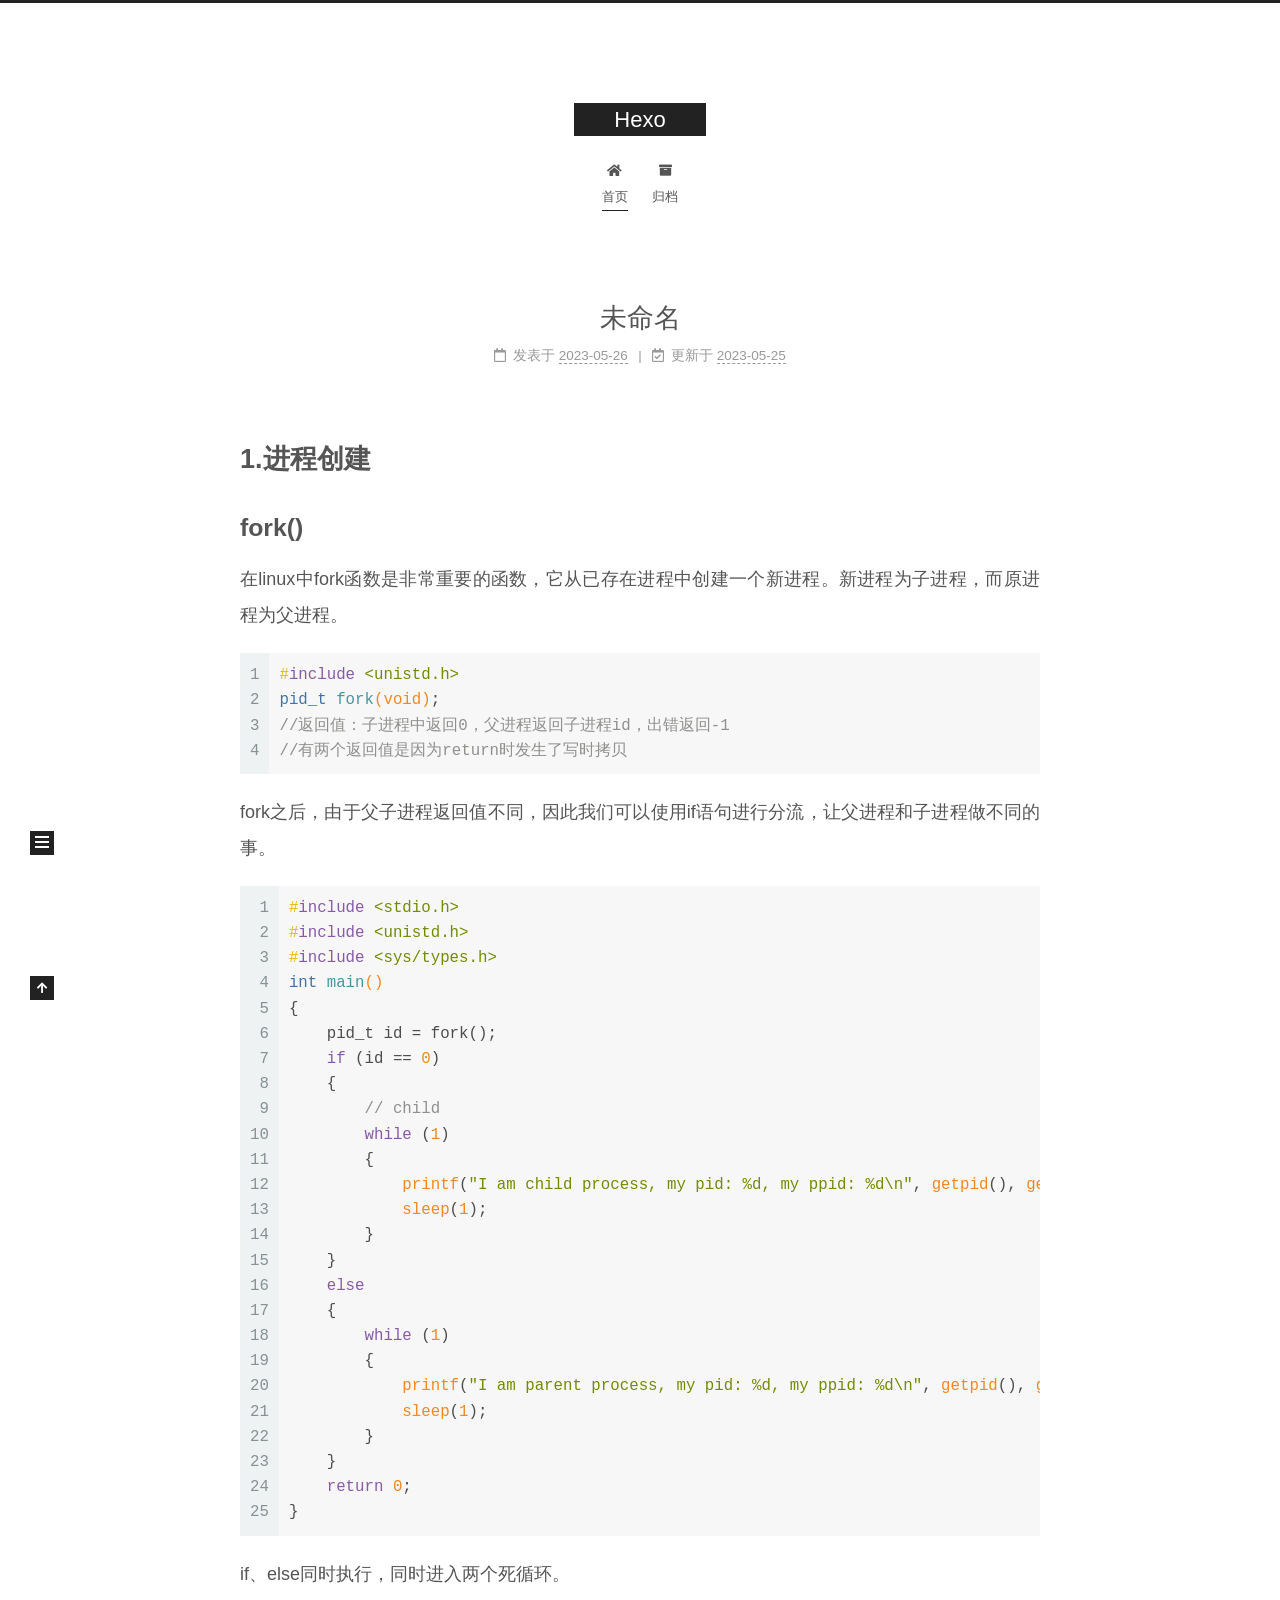
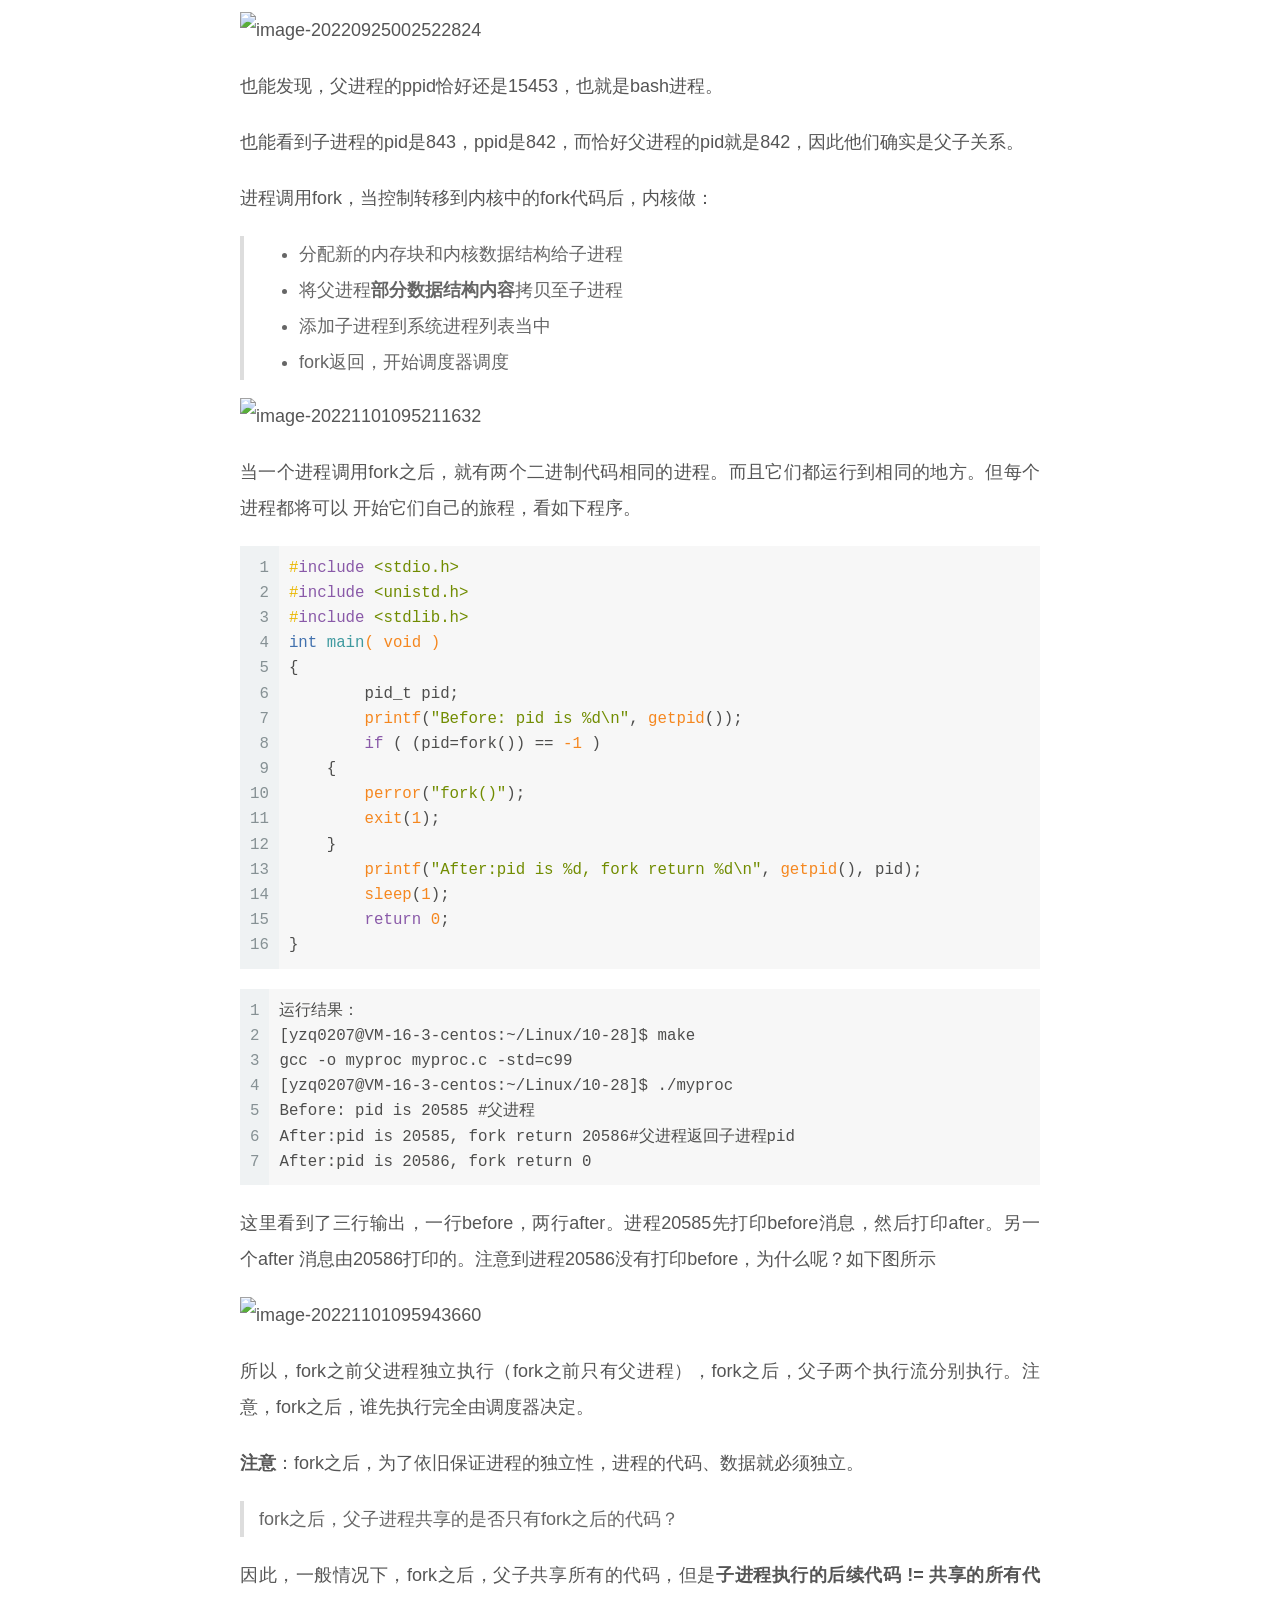
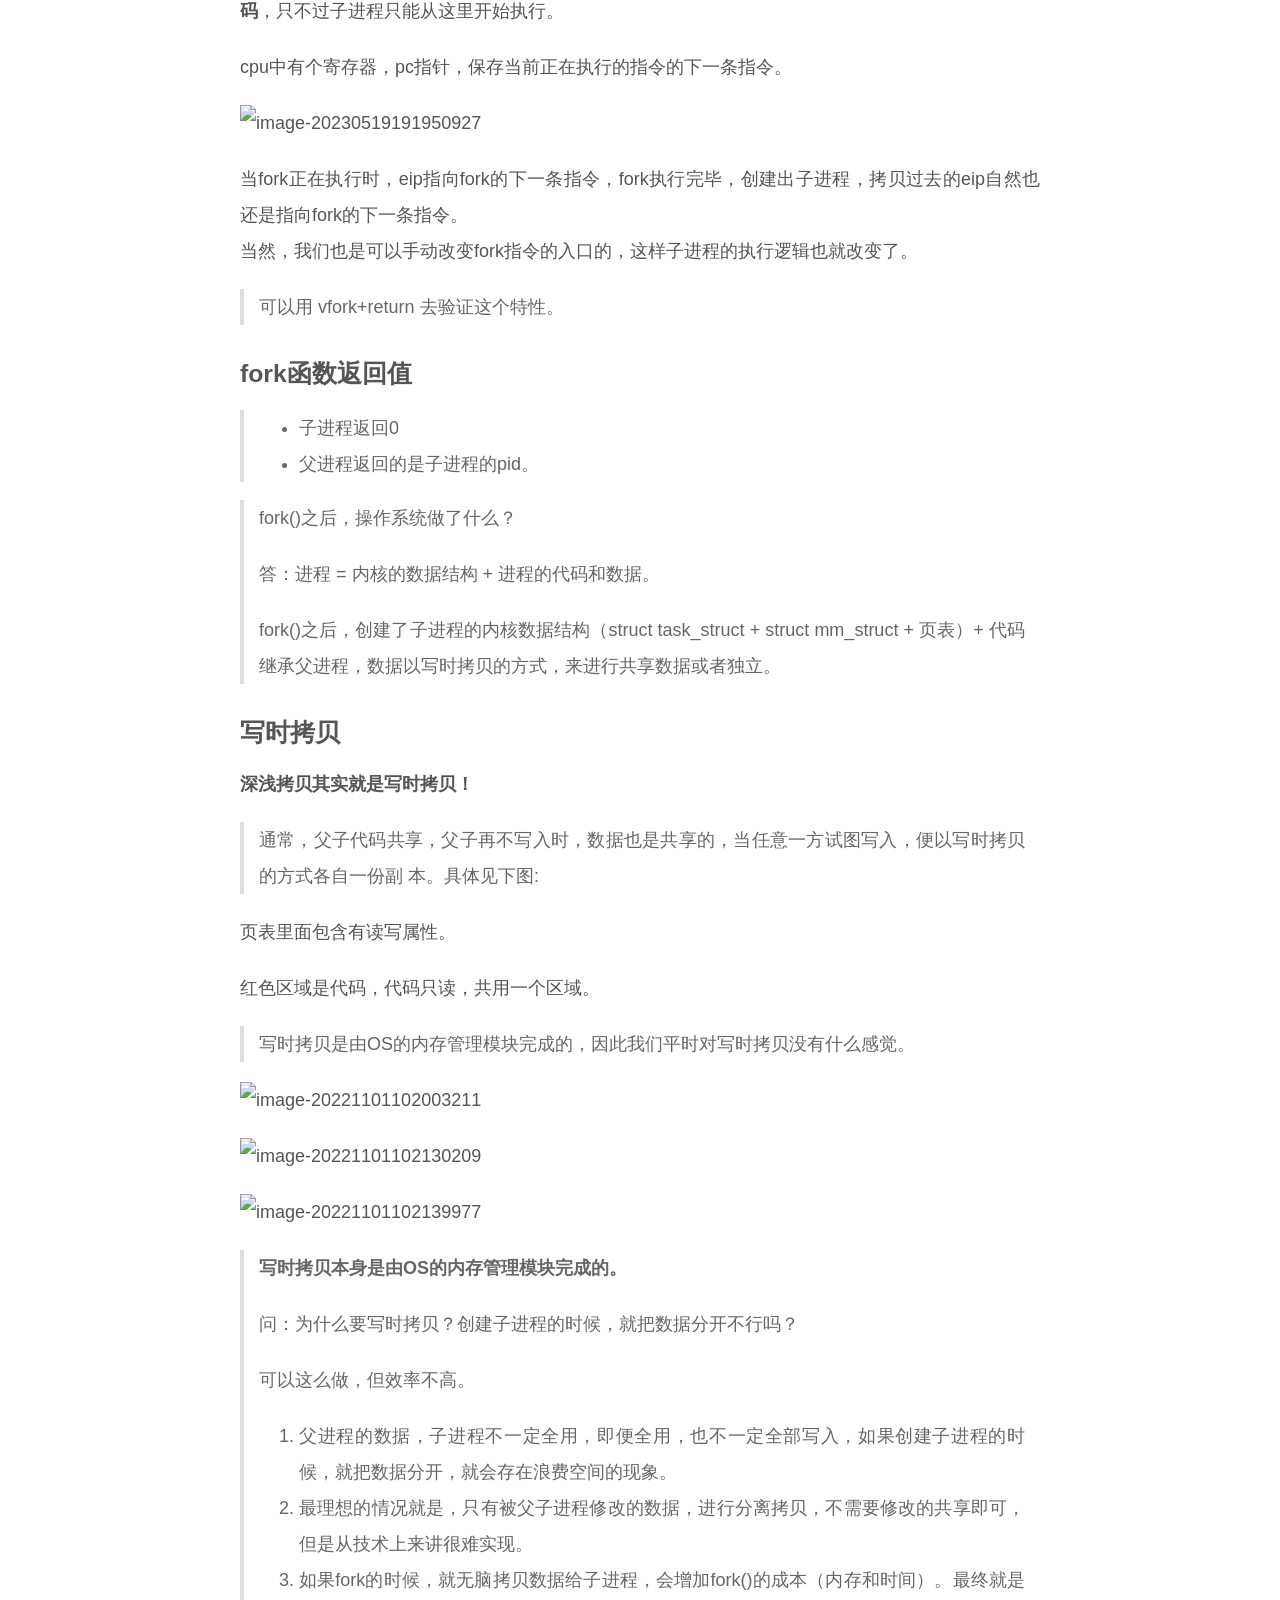
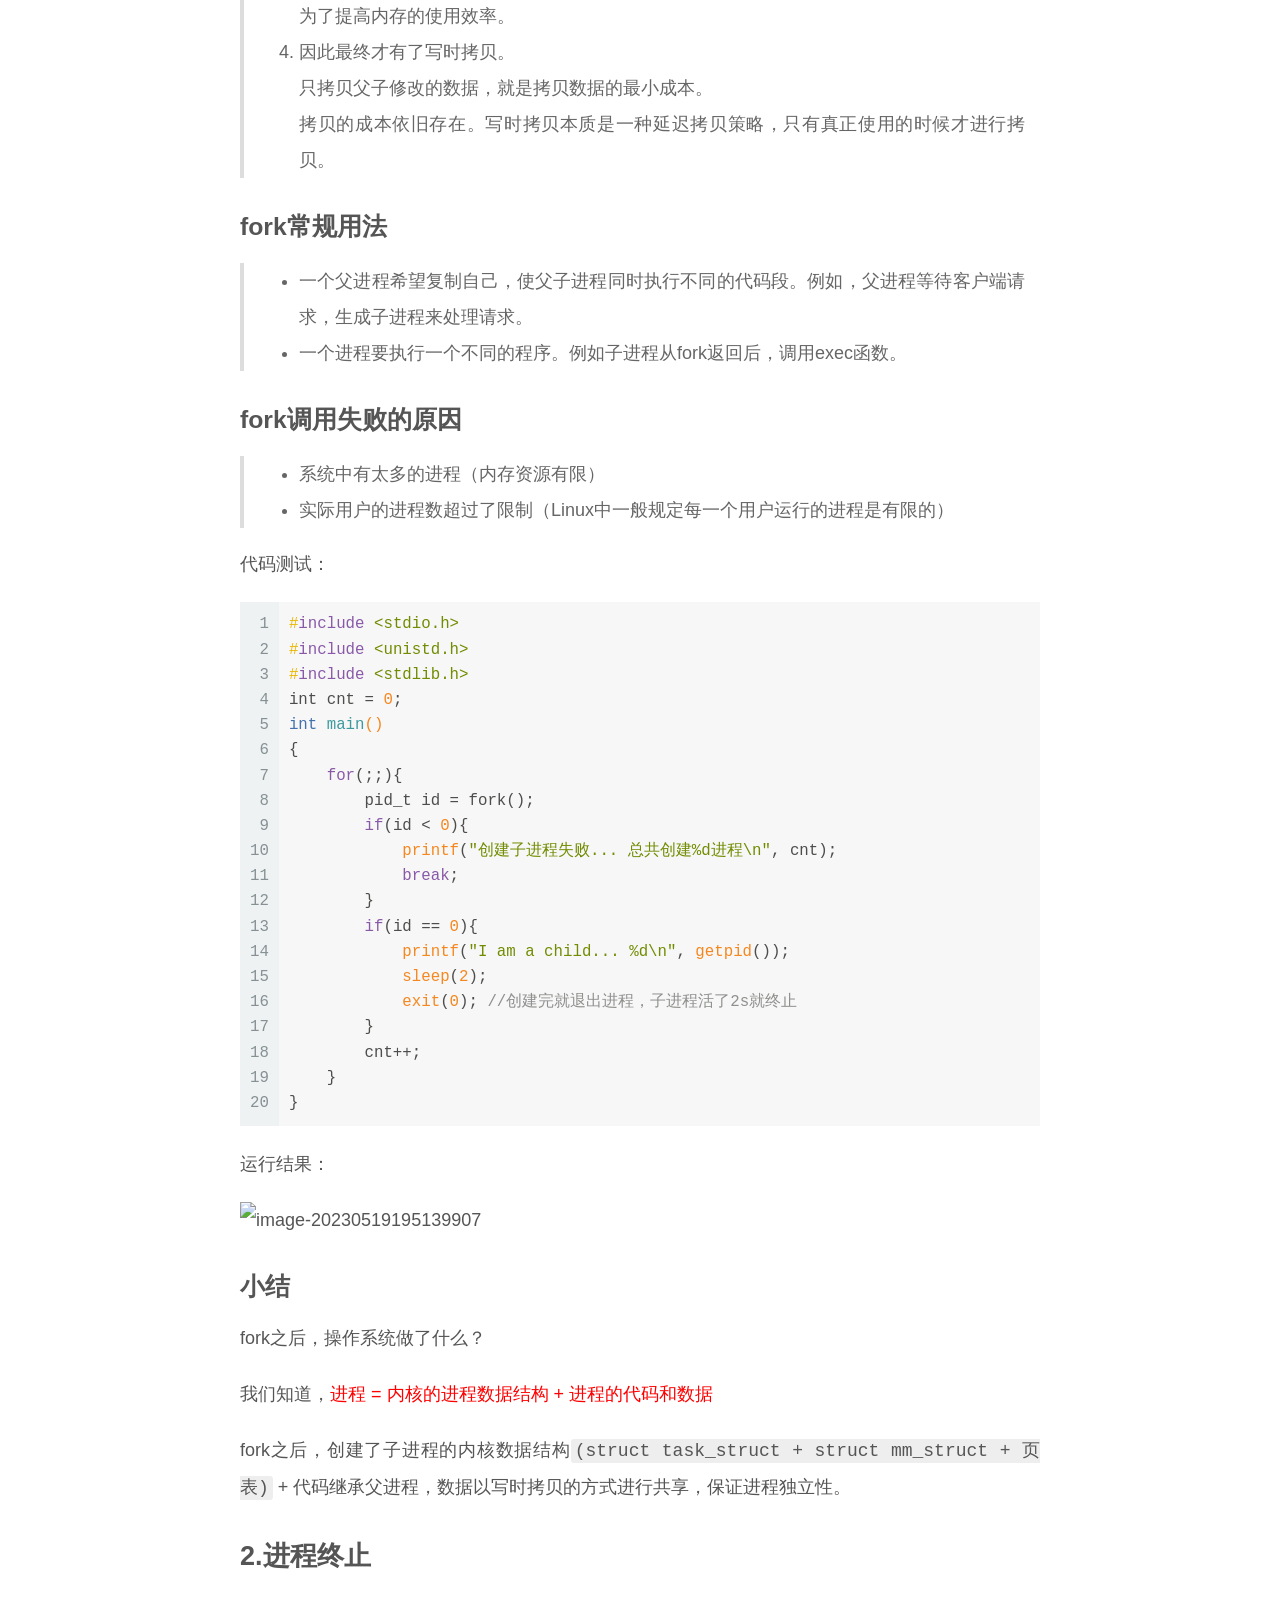
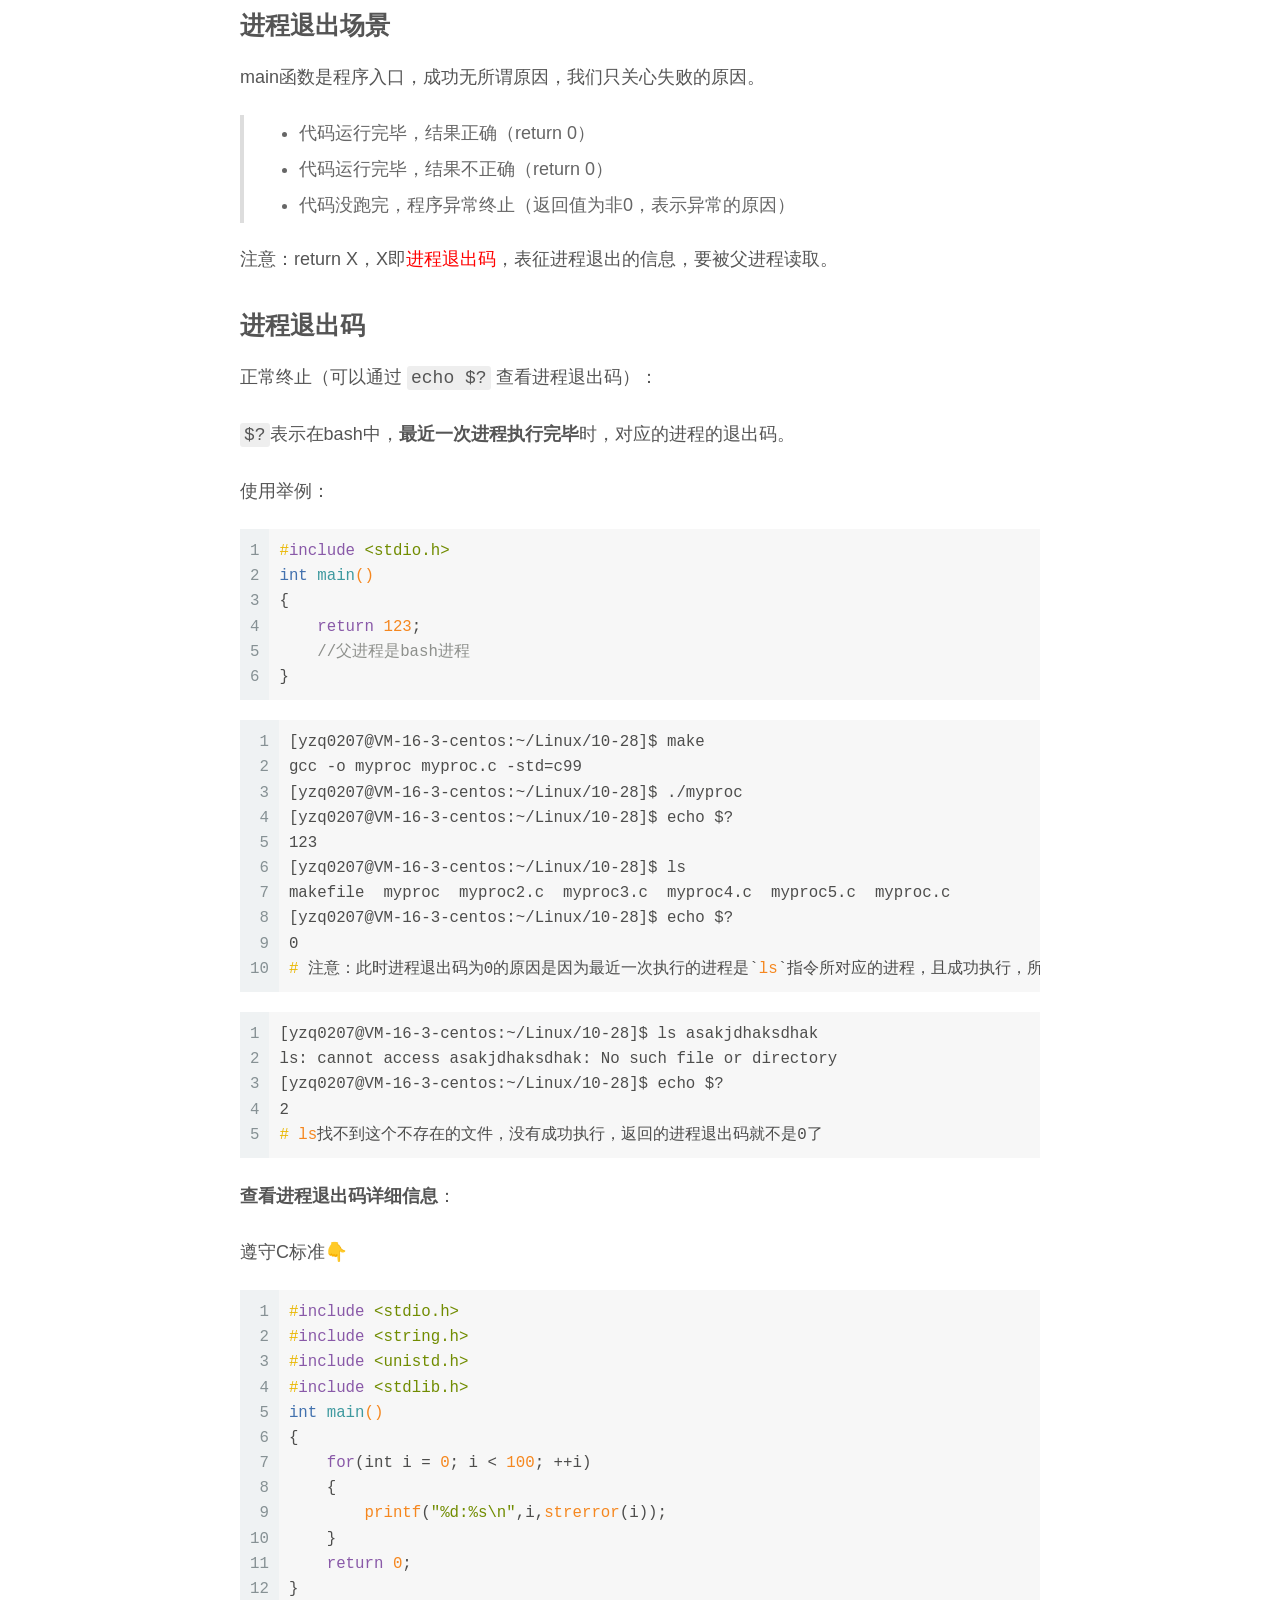
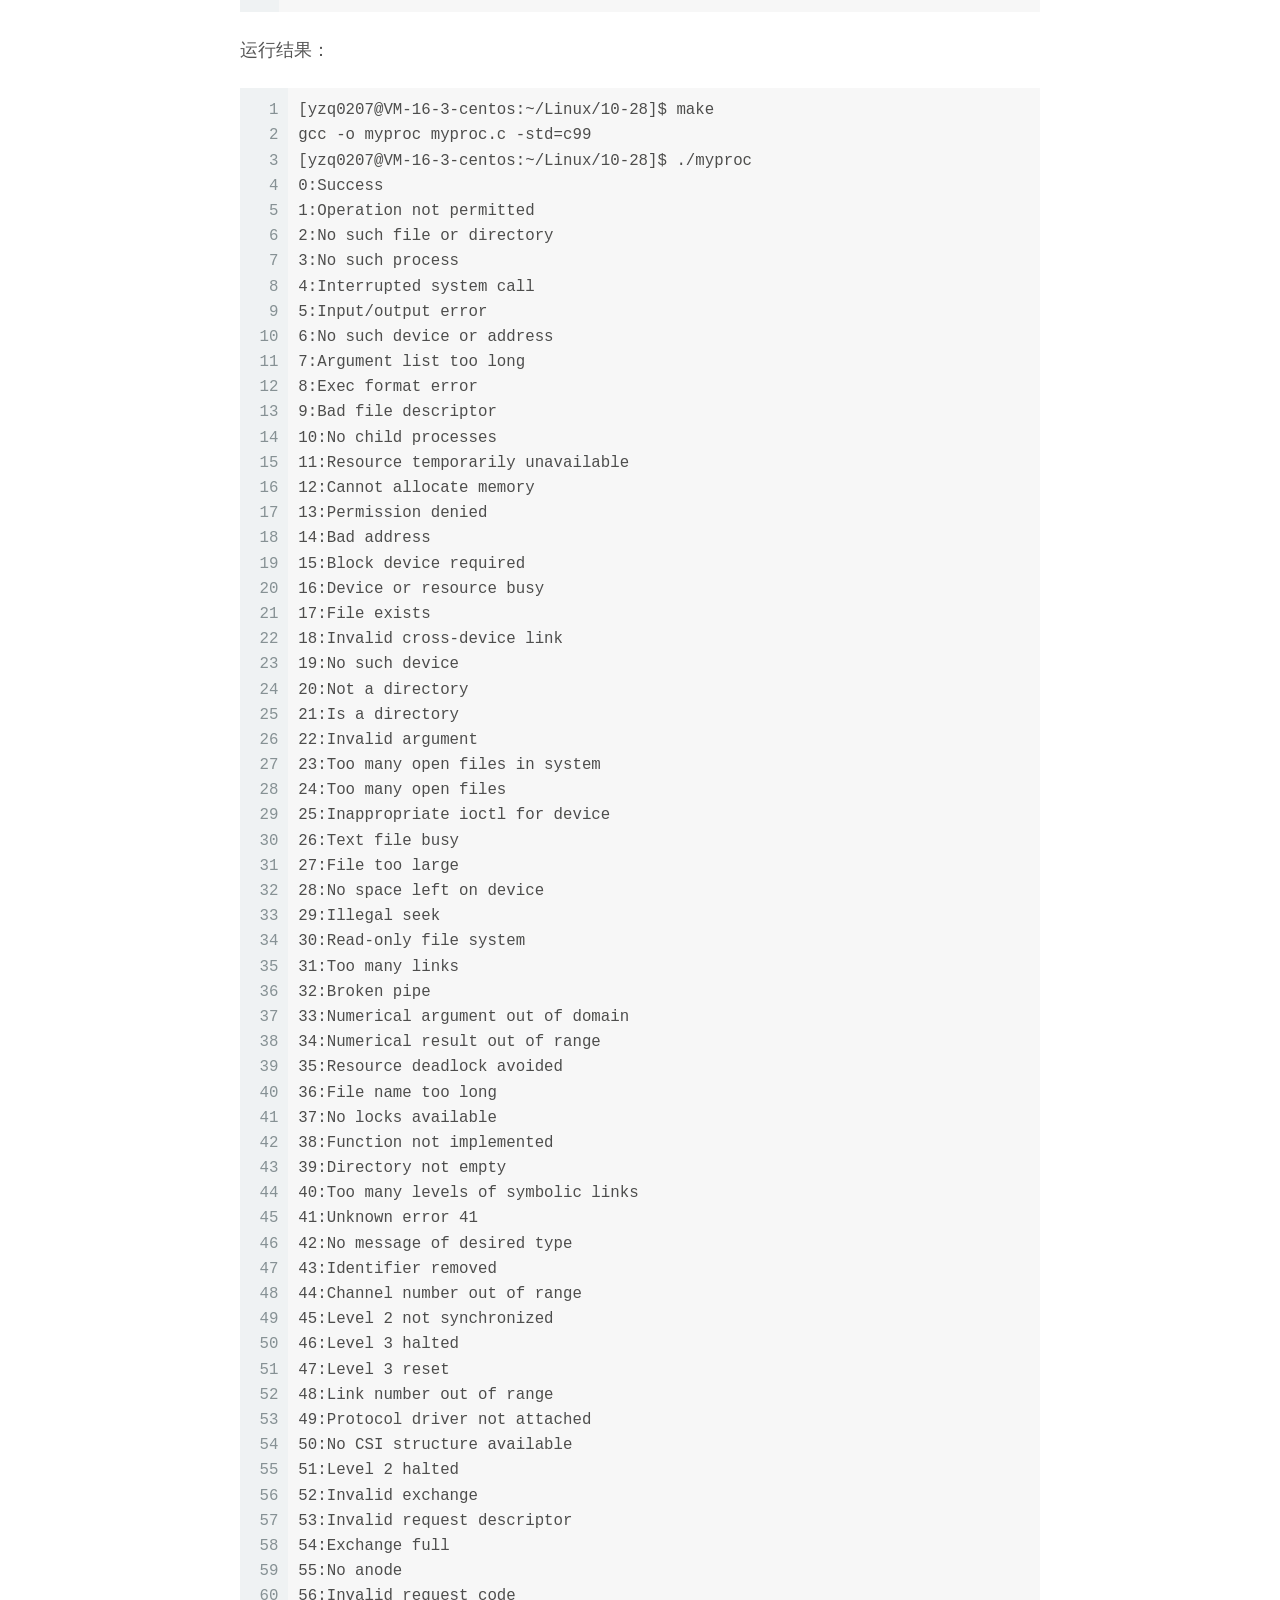
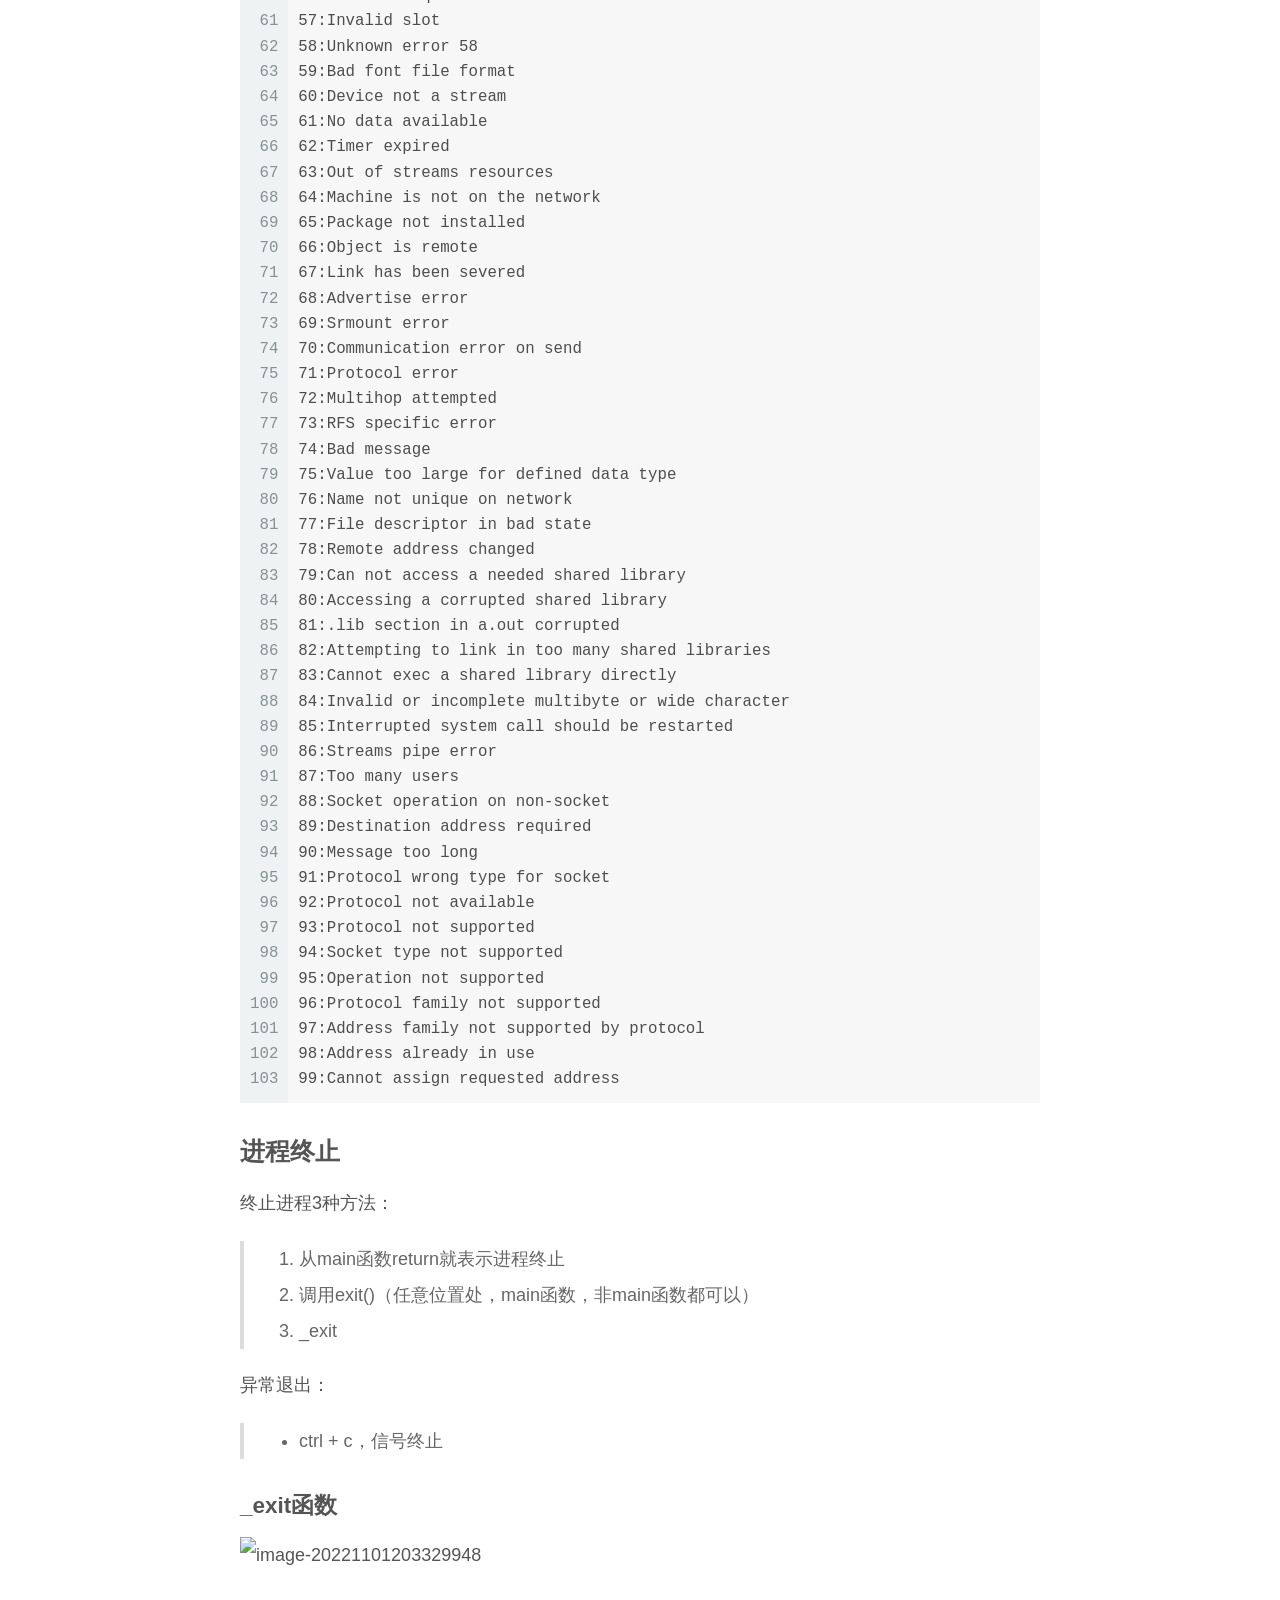
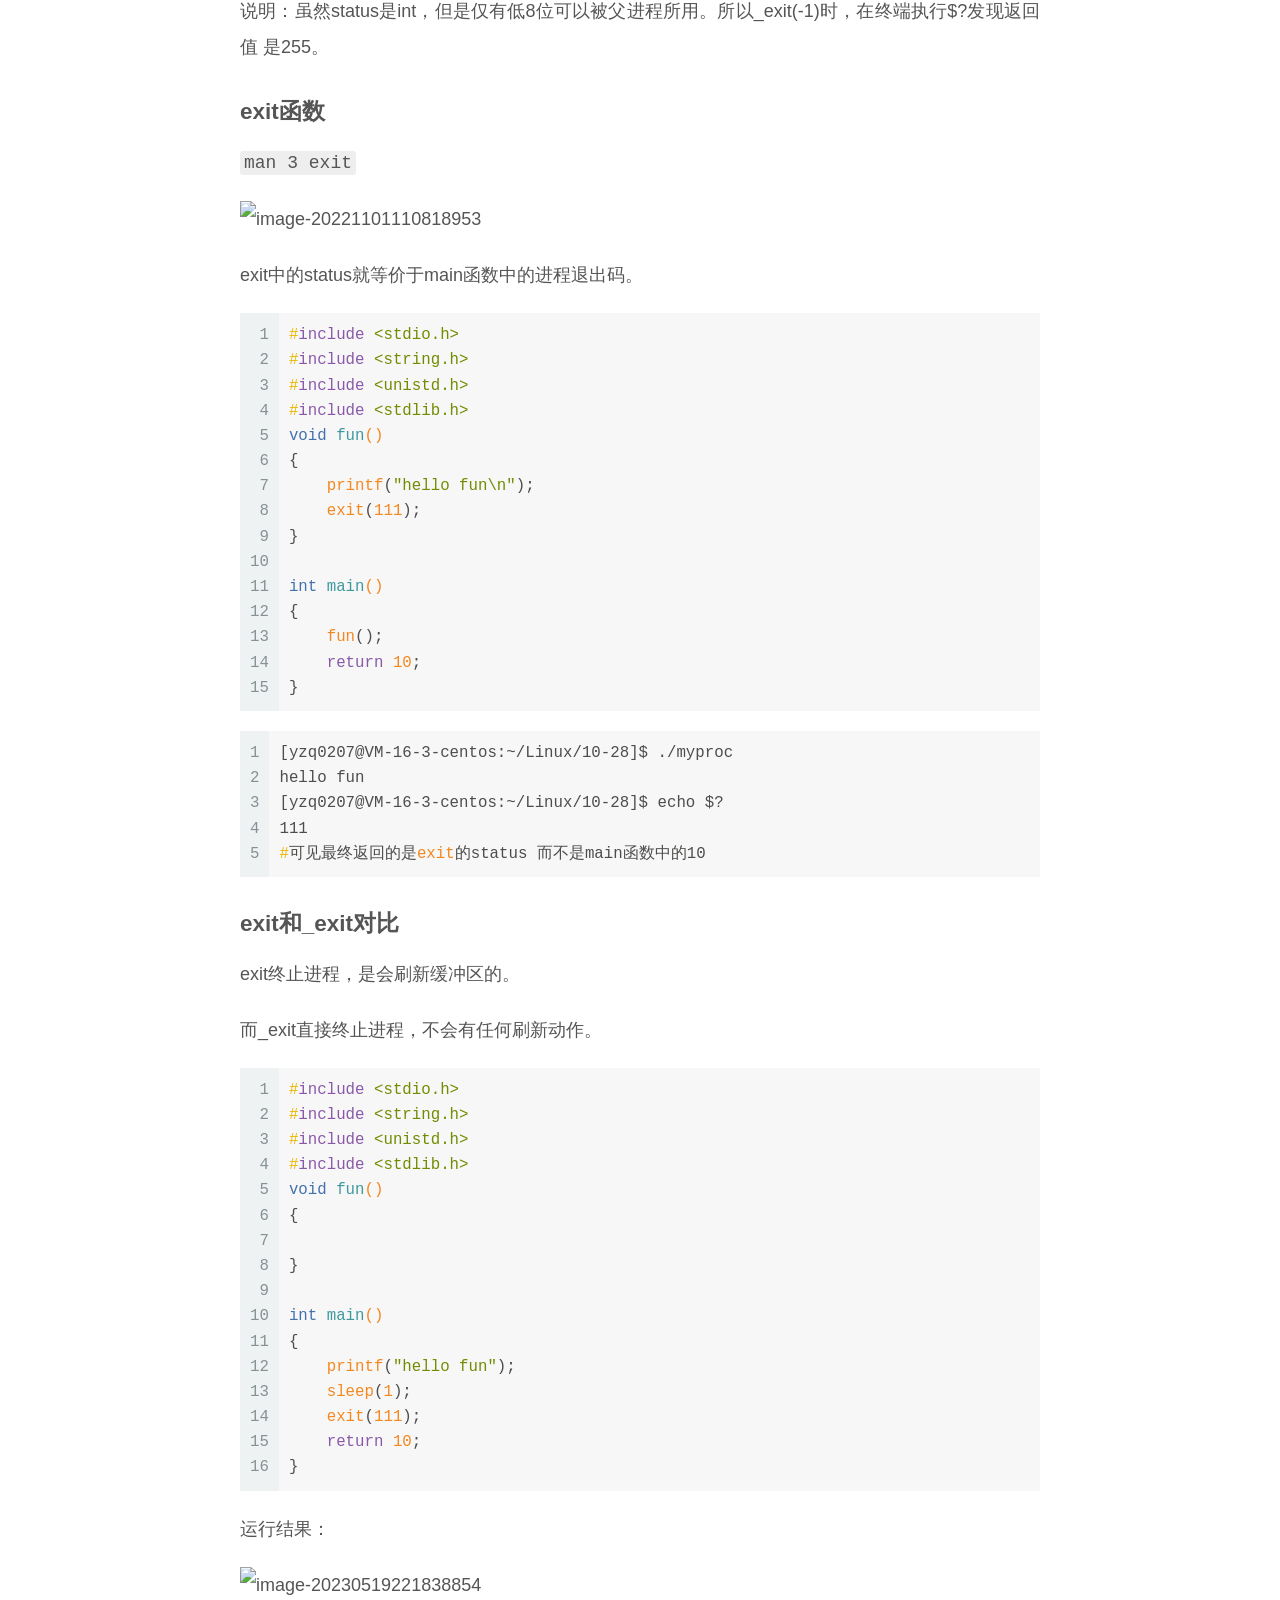
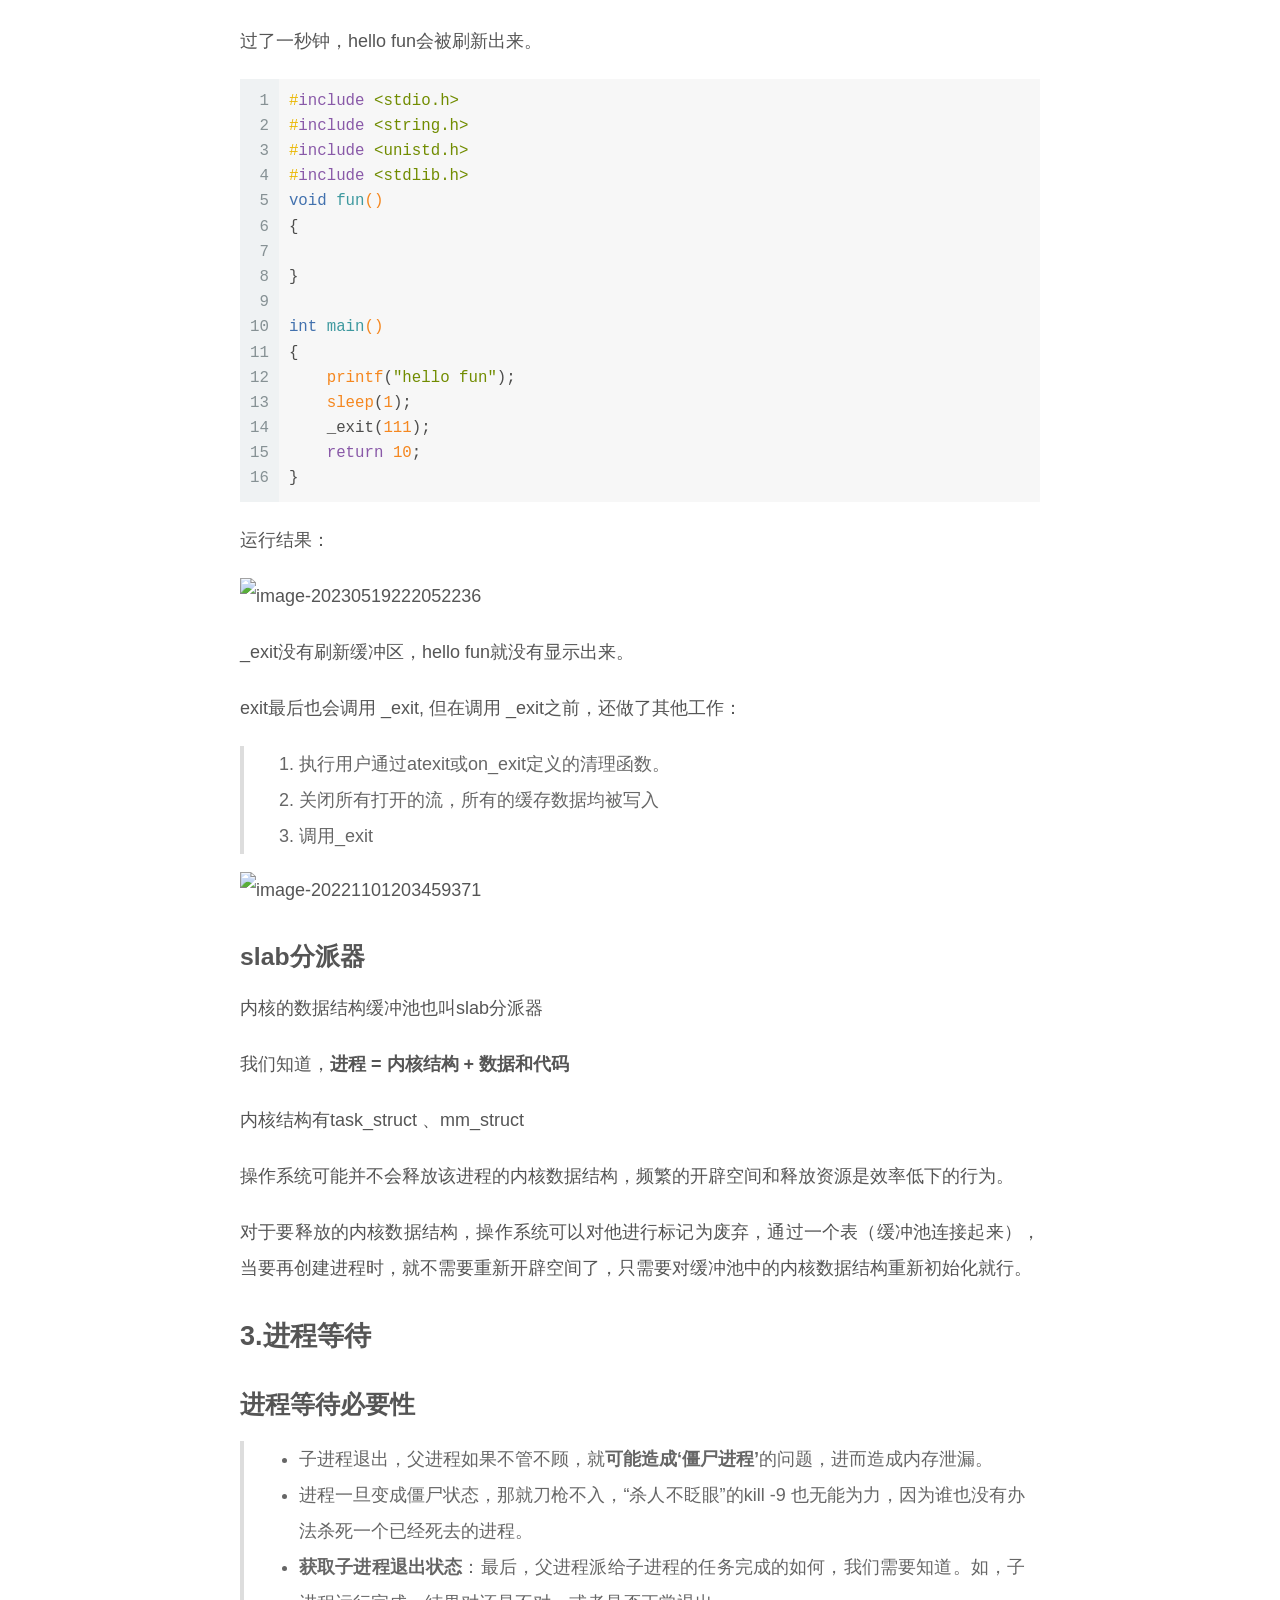
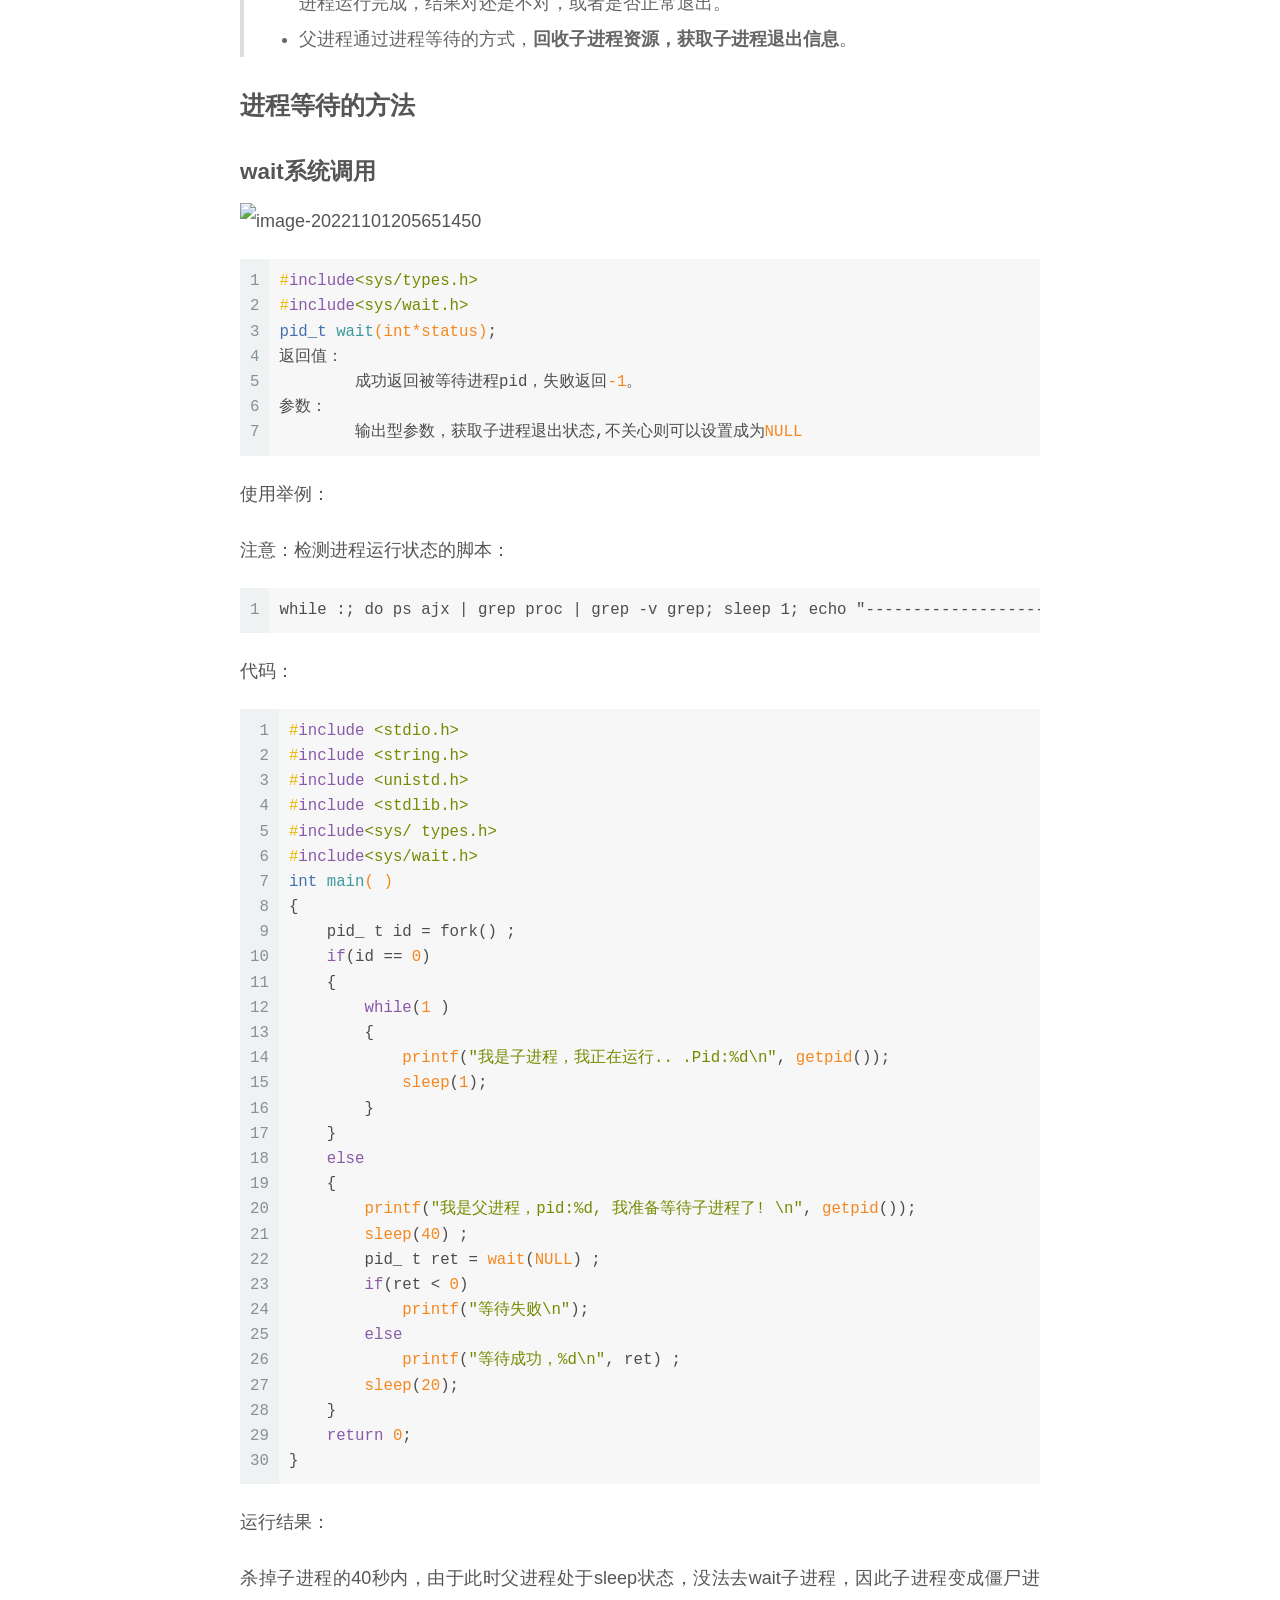
==== index.html @ adcb6664 "Site updated: 2023-05-26 21:40:44" ====
<!DOCTYPE html>
<html lang="zh-CN">
<head>
  <meta charset="UTF-8">
<meta name="viewport" content="width=device-width, initial-scale=1, maximum-scale=2">
<meta name="theme-color" content="#222">
<meta name="generator" content="Hexo 6.3.0">
  <link rel="apple-touch-icon" sizes="180x180" href="/images/apple-touch-icon-next.png">
  <link rel="icon" type="image/png" sizes="32x32" href="/images/favicon-32x32-next.png">
  <link rel="icon" type="image/png" sizes="16x16" href="/images/favicon-16x16-next.png">
  <link rel="mask-icon" href="/images/logo.svg" color="#222">

<link rel="stylesheet" href="/css/main.css">


<link rel="stylesheet" href="/lib/font-awesome/css/all.min.css">

<script id="hexo-configurations">
    var NexT = window.NexT || {};
    var CONFIG = {"hostname":"example.com","root":"/","scheme":"Muse","version":"7.8.0","exturl":false,"sidebar":{"position":"left","display":"post","padding":18,"offset":12,"onmobile":false},"copycode":{"enable":false,"show_result":false,"style":null},"back2top":{"enable":true,"sidebar":false,"scrollpercent":false},"bookmark":{"enable":false,"color":"#222","save":"auto"},"fancybox":false,"mediumzoom":false,"lazyload":false,"pangu":false,"comments":{"style":"tabs","active":null,"storage":true,"lazyload":false,"nav":null},"algolia":{"hits":{"per_page":10},"labels":{"input_placeholder":"Search for Posts","hits_empty":"We didn't find any results for the search: ${query}","hits_stats":"${hits} results found in ${time} ms"}},"localsearch":{"enable":false,"trigger":"auto","top_n_per_article":1,"unescape":false,"preload":false},"motion":{"enable":true,"async":false,"transition":{"post_block":"fadeIn","post_header":"slideDownIn","post_body":"slideDownIn","coll_header":"slideLeftIn","sidebar":"slideUpIn"}}};
  </script>

  <meta property="og:type" content="website">
<meta property="og:title" content="Hexo">
<meta property="og:url" content="http://example.com/index.html">
<meta property="og:site_name" content="Hexo">
<meta property="og:locale" content="zh_CN">
<meta property="article:author" content="John Doe">
<meta name="twitter:card" content="summary">

<link rel="canonical" href="http://example.com/">


<script id="page-configurations">
  // https://hexo.io/docs/variables.html
  CONFIG.page = {
    sidebar: "",
    isHome : true,
    isPost : false,
    lang   : 'zh-CN'
  };
</script>

  <title>Hexo</title>
  






  <noscript>
  <style>
  .use-motion .brand,
  .use-motion .menu-item,
  .sidebar-inner,
  .use-motion .post-block,
  .use-motion .pagination,
  .use-motion .comments,
  .use-motion .post-header,
  .use-motion .post-body,
  .use-motion .collection-header { opacity: initial; }

  .use-motion .site-title,
  .use-motion .site-subtitle {
    opacity: initial;
    top: initial;
  }

  .use-motion .logo-line-before i { left: initial; }
  .use-motion .logo-line-after i { right: initial; }
  </style>
</noscript>

</head>

<body itemscope itemtype="http://schema.org/WebPage">
  <div class="container use-motion">
    <div class="headband"></div>

    <header class="header" itemscope itemtype="http://schema.org/WPHeader">
      <div class="header-inner"><div class="site-brand-container">
  <div class="site-nav-toggle">
    <div class="toggle" aria-label="切换导航栏">
      <span class="toggle-line toggle-line-first"></span>
      <span class="toggle-line toggle-line-middle"></span>
      <span class="toggle-line toggle-line-last"></span>
    </div>
  </div>

  <div class="site-meta">

    <a href="/" class="brand" rel="start">
      <span class="logo-line-before"><i></i></span>
      <h1 class="site-title">Hexo</h1>
      <span class="logo-line-after"><i></i></span>
    </a>
  </div>

  <div class="site-nav-right">
    <div class="toggle popup-trigger">
    </div>
  </div>
</div>




<nav class="site-nav">
  <ul id="menu" class="main-menu menu">
        <li class="menu-item menu-item-home">

    <a href="/" rel="section"><i class="fa fa-home fa-fw"></i>首页</a>

  </li>
        <li class="menu-item menu-item-archives">

    <a href="/archives/" rel="section"><i class="fa fa-archive fa-fw"></i>归档</a>

  </li>
  </ul>
</nav>




</div>
    </header>

    
  <div class="back-to-top">
    <i class="fa fa-arrow-up"></i>
    <span>0%</span>
  </div>


    <main class="main">
      <div class="main-inner">
        <div class="content-wrap">
          

          <div class="content index posts-expand">
            
      
  
  
  <article itemscope itemtype="http://schema.org/Article" class="post-block" lang="zh-CN">
    <link itemprop="mainEntityOfPage" href="http://example.com/2023/05/26/%E8%BF%9B%E7%A8%8B%E6%8E%A7%E5%88%B6/">

    <span hidden itemprop="author" itemscope itemtype="http://schema.org/Person">
      <meta itemprop="image" content="/images/avatar.gif">
      <meta itemprop="name" content="John Doe">
      <meta itemprop="description" content="">
    </span>

    <span hidden itemprop="publisher" itemscope itemtype="http://schema.org/Organization">
      <meta itemprop="name" content="Hexo">
    </span>
      <header class="post-header">
        <h2 class="post-title" itemprop="name headline">
          
            <a href="/2023/05/26/%E8%BF%9B%E7%A8%8B%E6%8E%A7%E5%88%B6/" class="post-title-link" itemprop="url">未命名</a>
        </h2>

        <div class="post-meta">
            <span class="post-meta-item">
              <span class="post-meta-item-icon">
                <i class="far fa-calendar"></i>
              </span>
              <span class="post-meta-item-text">发表于</span>

              <time title="创建时间：2023-05-26 21:36:09" itemprop="dateCreated datePublished" datetime="2023-05-26T21:36:09+08:00">2023-05-26</time>
            </span>
              <span class="post-meta-item">
                <span class="post-meta-item-icon">
                  <i class="far fa-calendar-check"></i>
                </span>
                <span class="post-meta-item-text">更新于</span>
                <time title="修改时间：2023-05-25 18:11:17" itemprop="dateModified" datetime="2023-05-25T18:11:17+08:00">2023-05-25</time>
              </span>

          

        </div>
      </header>

    
    
    
    <div class="post-body" itemprop="articleBody">

      
          <h1 id="1-进程创建"><a href="#1-进程创建" class="headerlink" title="1.进程创建"></a>1.进程创建</h1><h2 id="fork"><a href="#fork" class="headerlink" title="fork()"></a>fork()</h2><p>在linux中fork函数是非常重要的函数，它从已存在进程中创建一个新进程。新进程为子进程，而原进程为父进程。</p>
<figure class="highlight cpp"><table><tr><td class="gutter"><pre><span class="line">1</span><br><span class="line">2</span><br><span class="line">3</span><br><span class="line">4</span><br></pre></td><td class="code"><pre><span class="line"><span class="meta">#<span class="keyword">include</span> <span class="string">&lt;unistd.h&gt;</span></span></span><br><span class="line"><span class="function"><span class="type">pid_t</span> <span class="title">fork</span><span class="params">(<span class="type">void</span>)</span></span>;</span><br><span class="line"><span class="comment">//返回值：子进程中返回0，父进程返回子进程id，出错返回-1</span></span><br><span class="line"><span class="comment">//有两个返回值是因为return时发生了写时拷贝</span></span><br></pre></td></tr></table></figure>

<p>fork之后，由于父子进程返回值不同，因此我们可以使用if语句进行分流，让父进程和子进程做不同的事。</p>
<figure class="highlight cpp"><table><tr><td class="gutter"><pre><span class="line">1</span><br><span class="line">2</span><br><span class="line">3</span><br><span class="line">4</span><br><span class="line">5</span><br><span class="line">6</span><br><span class="line">7</span><br><span class="line">8</span><br><span class="line">9</span><br><span class="line">10</span><br><span class="line">11</span><br><span class="line">12</span><br><span class="line">13</span><br><span class="line">14</span><br><span class="line">15</span><br><span class="line">16</span><br><span class="line">17</span><br><span class="line">18</span><br><span class="line">19</span><br><span class="line">20</span><br><span class="line">21</span><br><span class="line">22</span><br><span class="line">23</span><br><span class="line">24</span><br><span class="line">25</span><br></pre></td><td class="code"><pre><span class="line"><span class="meta">#<span class="keyword">include</span> <span class="string">&lt;stdio.h&gt;</span></span></span><br><span class="line"><span class="meta">#<span class="keyword">include</span> <span class="string">&lt;unistd.h&gt;</span></span></span><br><span class="line"><span class="meta">#<span class="keyword">include</span> <span class="string">&lt;sys/types.h&gt;</span></span></span><br><span class="line"><span class="function"><span class="type">int</span> <span class="title">main</span><span class="params">()</span></span></span><br><span class="line"><span class="function"></span>&#123;</span><br><span class="line">    <span class="type">pid_t</span> id = fork();</span><br><span class="line">    <span class="keyword">if</span> (id == <span class="number">0</span>)</span><br><span class="line">    &#123;</span><br><span class="line">        <span class="comment">// child</span></span><br><span class="line">        <span class="keyword">while</span> (<span class="number">1</span>)</span><br><span class="line">        &#123;</span><br><span class="line">            <span class="built_in">printf</span>(<span class="string">&quot;I am child process, my pid: %d, my ppid: %d\n&quot;</span>, <span class="built_in">getpid</span>(), <span class="built_in">getppid</span>());</span><br><span class="line">            <span class="built_in">sleep</span>(<span class="number">1</span>);</span><br><span class="line">        &#125;</span><br><span class="line">    &#125;</span><br><span class="line">    <span class="keyword">else</span></span><br><span class="line">    &#123;</span><br><span class="line">        <span class="keyword">while</span> (<span class="number">1</span>)</span><br><span class="line">        &#123;</span><br><span class="line">            <span class="built_in">printf</span>(<span class="string">&quot;I am parent process, my pid: %d, my ppid: %d\n&quot;</span>, <span class="built_in">getpid</span>(), <span class="built_in">getppid</span>());</span><br><span class="line">            <span class="built_in">sleep</span>(<span class="number">1</span>);</span><br><span class="line">        &#125;</span><br><span class="line">    &#125;</span><br><span class="line">    <span class="keyword">return</span> <span class="number">0</span>;</span><br><span class="line">&#125;</span><br></pre></td></tr></table></figure>

<p>if、else同时执行，同时进入两个死循环。</p>
<p><img src="/Image/image-20220925002522824.png" alt="image-20220925002522824"></p>
<p>也能发现，父进程的ppid恰好还是15453，也就是bash进程。</p>
<p>也能看到子进程的pid是843，ppid是842，而恰好父进程的pid就是842，因此他们确实是父子关系。</p>
<p>进程调用fork，当控制转移到内核中的fork代码后，内核做：</p>
<blockquote>
<ul>
<li>分配新的内存块和内核数据结构给子进程</li>
<li>将父进程<strong>部分数据结构内容</strong>拷贝至子进程</li>
<li>添加子进程到系统进程列表当中</li>
<li>fork返回，开始调度器调度</li>
</ul>
</blockquote>
<p><img src="/Image/image-20221101095211632.png" alt="image-20221101095211632"></p>
<p>当一个进程调用fork之后，就有两个二进制代码相同的进程。而且它们都运行到相同的地方。但每个进程都将可以 开始它们自己的旅程，看如下程序。</p>
<figure class="highlight cpp"><table><tr><td class="gutter"><pre><span class="line">1</span><br><span class="line">2</span><br><span class="line">3</span><br><span class="line">4</span><br><span class="line">5</span><br><span class="line">6</span><br><span class="line">7</span><br><span class="line">8</span><br><span class="line">9</span><br><span class="line">10</span><br><span class="line">11</span><br><span class="line">12</span><br><span class="line">13</span><br><span class="line">14</span><br><span class="line">15</span><br><span class="line">16</span><br></pre></td><td class="code"><pre><span class="line"><span class="meta">#<span class="keyword">include</span> <span class="string">&lt;stdio.h&gt;</span></span></span><br><span class="line"><span class="meta">#<span class="keyword">include</span> <span class="string">&lt;unistd.h&gt;</span></span></span><br><span class="line"><span class="meta">#<span class="keyword">include</span> <span class="string">&lt;stdlib.h&gt;</span></span></span><br><span class="line"><span class="function"><span class="type">int</span> <span class="title">main</span><span class="params">( <span class="type">void</span> )</span></span></span><br><span class="line"><span class="function"></span>&#123;</span><br><span class="line">	<span class="type">pid_t</span> pid;</span><br><span class="line">	<span class="built_in">printf</span>(<span class="string">&quot;Before: pid is %d\n&quot;</span>, <span class="built_in">getpid</span>());</span><br><span class="line">	<span class="keyword">if</span> ( (pid=fork()) == <span class="number">-1</span> )</span><br><span class="line">    &#123;</span><br><span class="line">        <span class="built_in">perror</span>(<span class="string">&quot;fork()&quot;</span>);</span><br><span class="line">        <span class="built_in">exit</span>(<span class="number">1</span>);</span><br><span class="line">    &#125;</span><br><span class="line">	<span class="built_in">printf</span>(<span class="string">&quot;After:pid is %d, fork return %d\n&quot;</span>, <span class="built_in">getpid</span>(), pid);</span><br><span class="line">	<span class="built_in">sleep</span>(<span class="number">1</span>);</span><br><span class="line">	<span class="keyword">return</span> <span class="number">0</span>;</span><br><span class="line">&#125; </span><br></pre></td></tr></table></figure>

<figure class="highlight shell"><table><tr><td class="gutter"><pre><span class="line">1</span><br><span class="line">2</span><br><span class="line">3</span><br><span class="line">4</span><br><span class="line">5</span><br><span class="line">6</span><br><span class="line">7</span><br></pre></td><td class="code"><pre><span class="line">运行结果：</span><br><span class="line">[yzq0207@VM-16-3-centos:~/Linux/10-28]$ make</span><br><span class="line">gcc -o myproc myproc.c -std=c99</span><br><span class="line">[yzq0207@VM-16-3-centos:~/Linux/10-28]$ ./myproc </span><br><span class="line">Before: pid is 20585 #父进程</span><br><span class="line">After:pid is 20585, fork return 20586#父进程返回子进程pid</span><br><span class="line">After:pid is 20586, fork return 0</span><br></pre></td></tr></table></figure>

<p>这里看到了三行输出，一行before，两行after。进程20585先打印before消息，然后打印after。另一个after 消息由20586打印的。注意到进程20586没有打印before，为什么呢？如下图所示</p>
<p><img src="/Image/image-20221101095943660.png" alt="image-20221101095943660"></p>
<p>所以，fork之前父进程独立执行（fork之前只有父进程），fork之后，父子两个执行流分别执行。注意，fork之后，谁先执行完全由调度器决定。</p>
<p><strong>注意</strong>：fork之后，为了依旧保证进程的独立性，进程的代码、数据就必须独立。</p>
<blockquote>
<p>fork之后，父子进程共享的是否只有fork之后的代码？</p>
</blockquote>
<p>因此，一般情况下，fork之后，父子共享所有的代码，但是<strong>子进程执行的后续代码 !&#x3D; 共享的所有代码</strong>，只不过子进程只能从这里开始执行。</p>
<p>cpu中有个寄存器，pc指针，保存当前正在执行的指令的下一条指令。</p>
<p><img src="/./Image/image-20230519191950927.png" alt="image-20230519191950927"></p>
<p>当fork正在执行时，eip指向fork的下一条指令，fork执行完毕，创建出子进程，拷贝过去的eip自然也还是指向fork的下一条指令。<br>当然，我们也是可以手动改变fork指令的入口的，这样子进程的执行逻辑也就改变了。</p>
<blockquote>
<p>可以用 vfork+return 去验证这个特性。</p>
</blockquote>
<h2 id="fork函数返回值"><a href="#fork函数返回值" class="headerlink" title="fork函数返回值"></a>fork函数返回值</h2><blockquote>
<ul>
<li>子进程返回0</li>
<li>父进程返回的是子进程的pid。</li>
</ul>
</blockquote>
<blockquote>
<p>fork()之后，操作系统做了什么？</p>
<p>答：进程 &#x3D; 内核的数据结构 + 进程的代码和数据。</p>
<p>fork()之后，创建了子进程的内核数据结构（struct task_struct + struct mm_struct + 页表）+ 代码继承父进程，数据以写时拷贝的方式，来进行共享数据或者独立。</p>
</blockquote>
<h2 id="写时拷贝"><a href="#写时拷贝" class="headerlink" title="写时拷贝"></a>写时拷贝</h2><p><strong>深浅拷贝其实就是写时拷贝！</strong></p>
<blockquote>
<p>通常，父子代码共享，父子再不写入时，数据也是共享的，当任意一方试图写入，便以写时拷贝的方式各自一份副 本。具体见下图:</p>
</blockquote>
<p>页表里面包含有读写属性。</p>
<p>红色区域是代码，代码只读，共用一个区域。</p>
<blockquote>
<p>写时拷贝是由OS的内存管理模块完成的，因此我们平时对写时拷贝没有什么感觉。</p>
</blockquote>
<p><img src="/Image/image-20221101102003211.png" alt="image-20221101102003211"></p>
<p><img src="/Image/image-20221101102130209.png" alt="image-20221101102130209"></p>
<p><img src="/Image/image-20221101102139977.png" alt="image-20221101102139977"></p>
<blockquote>
<p><strong>写时拷贝本身是由OS的内存管理模块完成的。</strong></p>
<p>问：为什么要写时拷贝？创建子进程的时候，就把数据分开不行吗？</p>
<p>可以这么做，但效率不高。</p>
<ol>
<li>父进程的数据，子进程不一定全用，即便全用，也不一定全部写入，如果创建子进程的时候，就把数据分开，就会存在浪费空间的现象。</li>
<li>最理想的情况就是，只有被父子进程修改的数据，进行分离拷贝，不需要修改的共享即可，但是从技术上来讲很难实现。</li>
<li>如果fork的时候，就无脑拷贝数据给子进程，会增加fork()的成本（内存和时间）。最终就是为了提高内存的使用效率。</li>
<li>因此最终才有了写时拷贝。<br> 只拷贝父子修改的数据，就是拷贝数据的最小成本。<br> 拷贝的成本依旧存在。写时拷贝本质是一种延迟拷贝策略，只有真正使用的时候才进行拷贝。</li>
</ol>
</blockquote>
<h2 id="fork常规用法"><a href="#fork常规用法" class="headerlink" title="fork常规用法"></a>fork常规用法</h2><blockquote>
<ul>
<li>一个父进程希望复制自己，使父子进程同时执行不同的代码段。例如，父进程等待客户端请求，生成子进程来处理请求。</li>
<li>一个进程要执行一个不同的程序。例如子进程从fork返回后，调用exec函数。</li>
</ul>
</blockquote>
<h2 id="fork调用失败的原因"><a href="#fork调用失败的原因" class="headerlink" title="fork调用失败的原因"></a>fork调用失败的原因</h2><blockquote>
<ul>
<li>系统中有太多的进程（内存资源有限）</li>
<li>实际用户的进程数超过了限制（Linux中一般规定每一个用户运行的进程是有限的）</li>
</ul>
</blockquote>
<p>代码测试：</p>
<figure class="highlight cpp"><table><tr><td class="gutter"><pre><span class="line">1</span><br><span class="line">2</span><br><span class="line">3</span><br><span class="line">4</span><br><span class="line">5</span><br><span class="line">6</span><br><span class="line">7</span><br><span class="line">8</span><br><span class="line">9</span><br><span class="line">10</span><br><span class="line">11</span><br><span class="line">12</span><br><span class="line">13</span><br><span class="line">14</span><br><span class="line">15</span><br><span class="line">16</span><br><span class="line">17</span><br><span class="line">18</span><br><span class="line">19</span><br><span class="line">20</span><br></pre></td><td class="code"><pre><span class="line"><span class="meta">#<span class="keyword">include</span> <span class="string">&lt;stdio.h&gt;</span></span></span><br><span class="line"><span class="meta">#<span class="keyword">include</span> <span class="string">&lt;unistd.h&gt;</span></span></span><br><span class="line"><span class="meta">#<span class="keyword">include</span> <span class="string">&lt;stdlib.h&gt;</span></span></span><br><span class="line"><span class="type">int</span> cnt = <span class="number">0</span>;</span><br><span class="line"><span class="function"><span class="type">int</span> <span class="title">main</span><span class="params">()</span></span></span><br><span class="line"><span class="function"></span>&#123;</span><br><span class="line">    <span class="keyword">for</span>(;;)&#123;</span><br><span class="line">        <span class="type">pid_t</span> id = fork();</span><br><span class="line">        <span class="keyword">if</span>(id &lt; <span class="number">0</span>)&#123;</span><br><span class="line">            <span class="built_in">printf</span>(<span class="string">&quot;创建子进程失败... 总共创建%d进程\n&quot;</span>, cnt);</span><br><span class="line">            <span class="keyword">break</span>;</span><br><span class="line">        &#125;</span><br><span class="line">        <span class="keyword">if</span>(id == <span class="number">0</span>)&#123;</span><br><span class="line">            <span class="built_in">printf</span>(<span class="string">&quot;I am a child... %d\n&quot;</span>, <span class="built_in">getpid</span>());</span><br><span class="line">            <span class="built_in">sleep</span>(<span class="number">2</span>);</span><br><span class="line">            <span class="built_in">exit</span>(<span class="number">0</span>); <span class="comment">//创建完就退出进程，子进程活了2s就终止</span></span><br><span class="line">        &#125;</span><br><span class="line">        cnt++;</span><br><span class="line">    &#125;</span><br><span class="line">&#125;</span><br></pre></td></tr></table></figure>

<p>运行结果：</p>
<p><img src="/./Image/image-20230519195139907.png" alt="image-20230519195139907"></p>
<h2 id="小结"><a href="#小结" class="headerlink" title="小结"></a>小结</h2><p>fork之后，操作系统做了什么？</p>
<p>我们知道，<font color='red'>进程 &#x3D; 内核的进程数据结构 + 进程的代码和数据</font></p>
<p>fork之后，创建了子进程的内核数据结构<code>(struct task_struct + struct mm_struct + 页表)</code> + 代码继承父进程，数据以写时拷贝的方式进行共享，保证进程独立性。</p>
<h1 id="2-进程终止"><a href="#2-进程终止" class="headerlink" title="2.进程终止"></a>2.进程终止</h1><h2 id="进程退出场景"><a href="#进程退出场景" class="headerlink" title="进程退出场景"></a>进程退出场景</h2><p>main函数是程序入口，成功无所谓原因，我们只关心失败的原因。</p>
<blockquote>
<ul>
<li>代码运行完毕，结果正确（return 0）</li>
<li>代码运行完毕，结果不正确（return 0）</li>
<li>代码没跑完，程序异常终止（返回值为非0，表示异常的原因）</li>
</ul>
</blockquote>
<p>注意：return X，X即<font color='red'>进程退出码</font>，表征进程退出的信息，要被父进程读取。</p>
<h2 id="进程退出码"><a href="#进程退出码" class="headerlink" title="进程退出码"></a>进程退出码</h2><p>正常终止（可以通过 <code>echo $?</code> 查看进程退出码）：</p>
<p><code>$?</code>表示在bash中，<strong>最近一次进程执行完毕</strong>时，对应的进程的退出码。</p>
<p>使用举例：</p>
<figure class="highlight cpp"><table><tr><td class="gutter"><pre><span class="line">1</span><br><span class="line">2</span><br><span class="line">3</span><br><span class="line">4</span><br><span class="line">5</span><br><span class="line">6</span><br></pre></td><td class="code"><pre><span class="line"><span class="meta">#<span class="keyword">include</span> <span class="string">&lt;stdio.h&gt;</span></span></span><br><span class="line"><span class="function"><span class="type">int</span> <span class="title">main</span><span class="params">()</span></span></span><br><span class="line"><span class="function"></span>&#123;</span><br><span class="line">    <span class="keyword">return</span> <span class="number">123</span>;</span><br><span class="line">    <span class="comment">//父进程是bash进程</span></span><br><span class="line">&#125;</span><br></pre></td></tr></table></figure>



<figure class="highlight shell"><table><tr><td class="gutter"><pre><span class="line">1</span><br><span class="line">2</span><br><span class="line">3</span><br><span class="line">4</span><br><span class="line">5</span><br><span class="line">6</span><br><span class="line">7</span><br><span class="line">8</span><br><span class="line">9</span><br><span class="line">10</span><br></pre></td><td class="code"><pre><span class="line">[yzq0207@VM-16-3-centos:~/Linux/10-28]$ make</span><br><span class="line">gcc -o myproc myproc.c -std=c99</span><br><span class="line">[yzq0207@VM-16-3-centos:~/Linux/10-28]$ ./myproc </span><br><span class="line">[yzq0207@VM-16-3-centos:~/Linux/10-28]$ echo $?</span><br><span class="line">123</span><br><span class="line">[yzq0207@VM-16-3-centos:~/Linux/10-28]$ ls</span><br><span class="line">makefile  myproc  myproc2.c  myproc3.c  myproc4.c  myproc5.c  myproc.c</span><br><span class="line">[yzq0207@VM-16-3-centos:~/Linux/10-28]$ echo $?</span><br><span class="line">0</span><br><span class="line"><span class="meta prompt_"># </span><span class="language-bash">注意：此时进程退出码为0的原因是因为最近一次执行的进程是`<span class="built_in">ls</span>`指令所对应的进程，且成功执行，所以进程退出码为0。</span></span><br></pre></td></tr></table></figure>



<figure class="highlight shell"><table><tr><td class="gutter"><pre><span class="line">1</span><br><span class="line">2</span><br><span class="line">3</span><br><span class="line">4</span><br><span class="line">5</span><br></pre></td><td class="code"><pre><span class="line">[yzq0207@VM-16-3-centos:~/Linux/10-28]$ ls asakjdhaksdhak</span><br><span class="line">ls: cannot access asakjdhaksdhak: No such file or directory</span><br><span class="line">[yzq0207@VM-16-3-centos:~/Linux/10-28]$ echo $?</span><br><span class="line">2</span><br><span class="line"><span class="meta prompt_"># </span><span class="language-bash"><span class="built_in">ls</span>找不到这个不存在的文件，没有成功执行，返回的进程退出码就不是0了</span></span><br></pre></td></tr></table></figure>

<p><strong>查看进程退出码详细信息</strong>：</p>
<p>遵守C标准👇</p>
<figure class="highlight cpp"><table><tr><td class="gutter"><pre><span class="line">1</span><br><span class="line">2</span><br><span class="line">3</span><br><span class="line">4</span><br><span class="line">5</span><br><span class="line">6</span><br><span class="line">7</span><br><span class="line">8</span><br><span class="line">9</span><br><span class="line">10</span><br><span class="line">11</span><br><span class="line">12</span><br></pre></td><td class="code"><pre><span class="line"><span class="meta">#<span class="keyword">include</span> <span class="string">&lt;stdio.h&gt;</span></span></span><br><span class="line"><span class="meta">#<span class="keyword">include</span> <span class="string">&lt;string.h&gt;</span></span></span><br><span class="line"><span class="meta">#<span class="keyword">include</span> <span class="string">&lt;unistd.h&gt;</span></span></span><br><span class="line"><span class="meta">#<span class="keyword">include</span> <span class="string">&lt;stdlib.h&gt;</span></span></span><br><span class="line"><span class="function"><span class="type">int</span> <span class="title">main</span><span class="params">()</span></span></span><br><span class="line"><span class="function"></span>&#123;</span><br><span class="line">    <span class="keyword">for</span>(<span class="type">int</span> i = <span class="number">0</span>; i &lt; <span class="number">100</span>; ++i)</span><br><span class="line">    &#123;</span><br><span class="line">        <span class="built_in">printf</span>(<span class="string">&quot;%d:%s\n&quot;</span>,i,<span class="built_in">strerror</span>(i));</span><br><span class="line">    &#125;</span><br><span class="line">    <span class="keyword">return</span> <span class="number">0</span>;</span><br><span class="line">&#125;</span><br></pre></td></tr></table></figure>

<p>运行结果：</p>
<figure class="highlight shell"><table><tr><td class="gutter"><pre><span class="line">1</span><br><span class="line">2</span><br><span class="line">3</span><br><span class="line">4</span><br><span class="line">5</span><br><span class="line">6</span><br><span class="line">7</span><br><span class="line">8</span><br><span class="line">9</span><br><span class="line">10</span><br><span class="line">11</span><br><span class="line">12</span><br><span class="line">13</span><br><span class="line">14</span><br><span class="line">15</span><br><span class="line">16</span><br><span class="line">17</span><br><span class="line">18</span><br><span class="line">19</span><br><span class="line">20</span><br><span class="line">21</span><br><span class="line">22</span><br><span class="line">23</span><br><span class="line">24</span><br><span class="line">25</span><br><span class="line">26</span><br><span class="line">27</span><br><span class="line">28</span><br><span class="line">29</span><br><span class="line">30</span><br><span class="line">31</span><br><span class="line">32</span><br><span class="line">33</span><br><span class="line">34</span><br><span class="line">35</span><br><span class="line">36</span><br><span class="line">37</span><br><span class="line">38</span><br><span class="line">39</span><br><span class="line">40</span><br><span class="line">41</span><br><span class="line">42</span><br><span class="line">43</span><br><span class="line">44</span><br><span class="line">45</span><br><span class="line">46</span><br><span class="line">47</span><br><span class="line">48</span><br><span class="line">49</span><br><span class="line">50</span><br><span class="line">51</span><br><span class="line">52</span><br><span class="line">53</span><br><span class="line">54</span><br><span class="line">55</span><br><span class="line">56</span><br><span class="line">57</span><br><span class="line">58</span><br><span class="line">59</span><br><span class="line">60</span><br><span class="line">61</span><br><span class="line">62</span><br><span class="line">63</span><br><span class="line">64</span><br><span class="line">65</span><br><span class="line">66</span><br><span class="line">67</span><br><span class="line">68</span><br><span class="line">69</span><br><span class="line">70</span><br><span class="line">71</span><br><span class="line">72</span><br><span class="line">73</span><br><span class="line">74</span><br><span class="line">75</span><br><span class="line">76</span><br><span class="line">77</span><br><span class="line">78</span><br><span class="line">79</span><br><span class="line">80</span><br><span class="line">81</span><br><span class="line">82</span><br><span class="line">83</span><br><span class="line">84</span><br><span class="line">85</span><br><span class="line">86</span><br><span class="line">87</span><br><span class="line">88</span><br><span class="line">89</span><br><span class="line">90</span><br><span class="line">91</span><br><span class="line">92</span><br><span class="line">93</span><br><span class="line">94</span><br><span class="line">95</span><br><span class="line">96</span><br><span class="line">97</span><br><span class="line">98</span><br><span class="line">99</span><br><span class="line">100</span><br><span class="line">101</span><br><span class="line">102</span><br><span class="line">103</span><br></pre></td><td class="code"><pre><span class="line">[yzq0207@VM-16-3-centos:~/Linux/10-28]$ make</span><br><span class="line">gcc -o myproc myproc.c -std=c99</span><br><span class="line">[yzq0207@VM-16-3-centos:~/Linux/10-28]$ ./myproc </span><br><span class="line">0:Success</span><br><span class="line">1:Operation not permitted</span><br><span class="line">2:No such file or directory</span><br><span class="line">3:No such process</span><br><span class="line">4:Interrupted system call</span><br><span class="line">5:Input/output error</span><br><span class="line">6:No such device or address</span><br><span class="line">7:Argument list too long</span><br><span class="line">8:Exec format error</span><br><span class="line">9:Bad file descriptor</span><br><span class="line">10:No child processes</span><br><span class="line">11:Resource temporarily unavailable</span><br><span class="line">12:Cannot allocate memory</span><br><span class="line">13:Permission denied</span><br><span class="line">14:Bad address</span><br><span class="line">15:Block device required</span><br><span class="line">16:Device or resource busy</span><br><span class="line">17:File exists</span><br><span class="line">18:Invalid cross-device link</span><br><span class="line">19:No such device</span><br><span class="line">20:Not a directory</span><br><span class="line">21:Is a directory</span><br><span class="line">22:Invalid argument</span><br><span class="line">23:Too many open files in system</span><br><span class="line">24:Too many open files</span><br><span class="line">25:Inappropriate ioctl for device</span><br><span class="line">26:Text file busy</span><br><span class="line">27:File too large</span><br><span class="line">28:No space left on device</span><br><span class="line">29:Illegal seek</span><br><span class="line">30:Read-only file system</span><br><span class="line">31:Too many links</span><br><span class="line">32:Broken pipe</span><br><span class="line">33:Numerical argument out of domain</span><br><span class="line">34:Numerical result out of range</span><br><span class="line">35:Resource deadlock avoided</span><br><span class="line">36:File name too long</span><br><span class="line">37:No locks available</span><br><span class="line">38:Function not implemented</span><br><span class="line">39:Directory not empty</span><br><span class="line">40:Too many levels of symbolic links</span><br><span class="line">41:Unknown error 41</span><br><span class="line">42:No message of desired type</span><br><span class="line">43:Identifier removed</span><br><span class="line">44:Channel number out of range</span><br><span class="line">45:Level 2 not synchronized</span><br><span class="line">46:Level 3 halted</span><br><span class="line">47:Level 3 reset</span><br><span class="line">48:Link number out of range</span><br><span class="line">49:Protocol driver not attached</span><br><span class="line">50:No CSI structure available</span><br><span class="line">51:Level 2 halted</span><br><span class="line">52:Invalid exchange</span><br><span class="line">53:Invalid request descriptor</span><br><span class="line">54:Exchange full</span><br><span class="line">55:No anode</span><br><span class="line">56:Invalid request code</span><br><span class="line">57:Invalid slot</span><br><span class="line">58:Unknown error 58</span><br><span class="line">59:Bad font file format</span><br><span class="line">60:Device not a stream</span><br><span class="line">61:No data available</span><br><span class="line">62:Timer expired</span><br><span class="line">63:Out of streams resources</span><br><span class="line">64:Machine is not on the network</span><br><span class="line">65:Package not installed</span><br><span class="line">66:Object is remote</span><br><span class="line">67:Link has been severed</span><br><span class="line">68:Advertise error</span><br><span class="line">69:Srmount error</span><br><span class="line">70:Communication error on send</span><br><span class="line">71:Protocol error</span><br><span class="line">72:Multihop attempted</span><br><span class="line">73:RFS specific error</span><br><span class="line">74:Bad message</span><br><span class="line">75:Value too large for defined data type</span><br><span class="line">76:Name not unique on network</span><br><span class="line">77:File descriptor in bad state</span><br><span class="line">78:Remote address changed</span><br><span class="line">79:Can not access a needed shared library</span><br><span class="line">80:Accessing a corrupted shared library</span><br><span class="line">81:.lib section in a.out corrupted</span><br><span class="line">82:Attempting to link in too many shared libraries</span><br><span class="line">83:Cannot exec a shared library directly</span><br><span class="line">84:Invalid or incomplete multibyte or wide character</span><br><span class="line">85:Interrupted system call should be restarted</span><br><span class="line">86:Streams pipe error</span><br><span class="line">87:Too many users</span><br><span class="line">88:Socket operation on non-socket</span><br><span class="line">89:Destination address required</span><br><span class="line">90:Message too long</span><br><span class="line">91:Protocol wrong type for socket</span><br><span class="line">92:Protocol not available</span><br><span class="line">93:Protocol not supported</span><br><span class="line">94:Socket type not supported</span><br><span class="line">95:Operation not supported</span><br><span class="line">96:Protocol family not supported</span><br><span class="line">97:Address family not supported by protocol</span><br><span class="line">98:Address already in use</span><br><span class="line">99:Cannot assign requested address</span><br></pre></td></tr></table></figure>





<h2 id="进程终止"><a href="#进程终止" class="headerlink" title="进程终止"></a>进程终止</h2><p>终止进程3种方法：</p>
<blockquote>
<ol>
<li>从main函数return就表示进程终止</li>
<li>调用exit()（任意位置处，main函数，非main函数都可以）</li>
<li>_exit</li>
</ol>
</blockquote>
<p>异常退出：</p>
<blockquote>
<ul>
<li>ctrl + c，信号终止</li>
</ul>
</blockquote>
<h3 id="exit函数"><a href="#exit函数" class="headerlink" title="_exit函数"></a>_exit函数</h3><p><img src="/Image/image-20221101203329948.png" alt="image-20221101203329948"></p>
<p>说明：虽然status是int，但是仅有低8位可以被父进程所用。所以_exit(-1)时，在终端执行$?发现返回值 是255。</p>
<h3 id="exit函数-1"><a href="#exit函数-1" class="headerlink" title="exit函数"></a>exit函数</h3><p><code>man 3 exit</code></p>
<p><img src="/Image/image-20221101110818953.png" alt="image-20221101110818953"></p>
<p>exit中的status就等价于main函数中的进程退出码。</p>
<figure class="highlight cpp"><table><tr><td class="gutter"><pre><span class="line">1</span><br><span class="line">2</span><br><span class="line">3</span><br><span class="line">4</span><br><span class="line">5</span><br><span class="line">6</span><br><span class="line">7</span><br><span class="line">8</span><br><span class="line">9</span><br><span class="line">10</span><br><span class="line">11</span><br><span class="line">12</span><br><span class="line">13</span><br><span class="line">14</span><br><span class="line">15</span><br></pre></td><td class="code"><pre><span class="line"><span class="meta">#<span class="keyword">include</span> <span class="string">&lt;stdio.h&gt;</span></span></span><br><span class="line"><span class="meta">#<span class="keyword">include</span> <span class="string">&lt;string.h&gt;</span></span></span><br><span class="line"><span class="meta">#<span class="keyword">include</span> <span class="string">&lt;unistd.h&gt;</span></span></span><br><span class="line"><span class="meta">#<span class="keyword">include</span> <span class="string">&lt;stdlib.h&gt;</span></span></span><br><span class="line"><span class="function"><span class="type">void</span> <span class="title">fun</span><span class="params">()</span></span></span><br><span class="line"><span class="function"></span>&#123;</span><br><span class="line">    <span class="built_in">printf</span>(<span class="string">&quot;hello fun\n&quot;</span>);</span><br><span class="line">    <span class="built_in">exit</span>(<span class="number">111</span>);</span><br><span class="line">&#125;</span><br><span class="line"></span><br><span class="line"><span class="function"><span class="type">int</span> <span class="title">main</span><span class="params">()</span></span></span><br><span class="line"><span class="function"></span>&#123;</span><br><span class="line">    <span class="built_in">fun</span>();</span><br><span class="line">    <span class="keyword">return</span> <span class="number">10</span>;</span><br><span class="line">&#125;</span><br></pre></td></tr></table></figure>



<figure class="highlight shell"><table><tr><td class="gutter"><pre><span class="line">1</span><br><span class="line">2</span><br><span class="line">3</span><br><span class="line">4</span><br><span class="line">5</span><br></pre></td><td class="code"><pre><span class="line">[yzq0207@VM-16-3-centos:~/Linux/10-28]$ ./myproc </span><br><span class="line">hello fun</span><br><span class="line">[yzq0207@VM-16-3-centos:~/Linux/10-28]$ echo $?</span><br><span class="line">111</span><br><span class="line"><span class="meta prompt_">#</span><span class="language-bash">可见最终返回的是<span class="built_in">exit</span>的status 而不是main函数中的10</span></span><br></pre></td></tr></table></figure>

<h3 id="exit和-exit对比"><a href="#exit和-exit对比" class="headerlink" title="exit和_exit对比"></a>exit和_exit对比</h3><p>exit终止进程，是会刷新缓冲区的。</p>
<p>而_exit直接终止进程，不会有任何刷新动作。</p>
<figure class="highlight cpp"><table><tr><td class="gutter"><pre><span class="line">1</span><br><span class="line">2</span><br><span class="line">3</span><br><span class="line">4</span><br><span class="line">5</span><br><span class="line">6</span><br><span class="line">7</span><br><span class="line">8</span><br><span class="line">9</span><br><span class="line">10</span><br><span class="line">11</span><br><span class="line">12</span><br><span class="line">13</span><br><span class="line">14</span><br><span class="line">15</span><br><span class="line">16</span><br></pre></td><td class="code"><pre><span class="line"><span class="meta">#<span class="keyword">include</span> <span class="string">&lt;stdio.h&gt;</span></span></span><br><span class="line"><span class="meta">#<span class="keyword">include</span> <span class="string">&lt;string.h&gt;</span></span></span><br><span class="line"><span class="meta">#<span class="keyword">include</span> <span class="string">&lt;unistd.h&gt;</span></span></span><br><span class="line"><span class="meta">#<span class="keyword">include</span> <span class="string">&lt;stdlib.h&gt;</span></span></span><br><span class="line"><span class="function"><span class="type">void</span> <span class="title">fun</span><span class="params">()</span></span></span><br><span class="line"><span class="function"></span>&#123;</span><br><span class="line"></span><br><span class="line">&#125;</span><br><span class="line"></span><br><span class="line"><span class="function"><span class="type">int</span> <span class="title">main</span><span class="params">()</span></span></span><br><span class="line"><span class="function"></span>&#123;</span><br><span class="line">    <span class="built_in">printf</span>(<span class="string">&quot;hello fun&quot;</span>);</span><br><span class="line">    <span class="built_in">sleep</span>(<span class="number">1</span>);</span><br><span class="line">    <span class="built_in">exit</span>(<span class="number">111</span>);</span><br><span class="line">    <span class="keyword">return</span> <span class="number">10</span>;</span><br><span class="line">&#125;</span><br></pre></td></tr></table></figure>

<p>运行结果：</p>
<p><img src="/./Image/image-20230519221838854.png" alt="image-20230519221838854"></p>
<p>过了一秒钟，hello fun会被刷新出来。</p>
<figure class="highlight cpp"><table><tr><td class="gutter"><pre><span class="line">1</span><br><span class="line">2</span><br><span class="line">3</span><br><span class="line">4</span><br><span class="line">5</span><br><span class="line">6</span><br><span class="line">7</span><br><span class="line">8</span><br><span class="line">9</span><br><span class="line">10</span><br><span class="line">11</span><br><span class="line">12</span><br><span class="line">13</span><br><span class="line">14</span><br><span class="line">15</span><br><span class="line">16</span><br></pre></td><td class="code"><pre><span class="line"><span class="meta">#<span class="keyword">include</span> <span class="string">&lt;stdio.h&gt;</span></span></span><br><span class="line"><span class="meta">#<span class="keyword">include</span> <span class="string">&lt;string.h&gt;</span></span></span><br><span class="line"><span class="meta">#<span class="keyword">include</span> <span class="string">&lt;unistd.h&gt;</span></span></span><br><span class="line"><span class="meta">#<span class="keyword">include</span> <span class="string">&lt;stdlib.h&gt;</span></span></span><br><span class="line"><span class="function"><span class="type">void</span> <span class="title">fun</span><span class="params">()</span></span></span><br><span class="line"><span class="function"></span>&#123;</span><br><span class="line"></span><br><span class="line">&#125;</span><br><span class="line"></span><br><span class="line"><span class="function"><span class="type">int</span> <span class="title">main</span><span class="params">()</span></span></span><br><span class="line"><span class="function"></span>&#123;</span><br><span class="line">    <span class="built_in">printf</span>(<span class="string">&quot;hello fun&quot;</span>);</span><br><span class="line">    <span class="built_in">sleep</span>(<span class="number">1</span>);</span><br><span class="line">    _exit(<span class="number">111</span>);</span><br><span class="line">    <span class="keyword">return</span> <span class="number">10</span>;</span><br><span class="line">&#125;</span><br></pre></td></tr></table></figure>

<p>运行结果：</p>
<p><img src="/./Image/image-20230519222052236.png" alt="image-20230519222052236"></p>
<p>_exit没有刷新缓冲区，hello fun就没有显示出来。</p>
<p>exit最后也会调用 _exit, 但在调用 _exit之前，还做了其他工作：</p>
<blockquote>
<ol>
<li>执行用户通过atexit或on_exit定义的清理函数。</li>
<li>关闭所有打开的流，所有的缓存数据均被写入</li>
<li>调用_exit</li>
</ol>
</blockquote>
<p><img src="/Image/image-20221101203459371.png" alt="image-20221101203459371"></p>
<h2 id="slab分派器"><a href="#slab分派器" class="headerlink" title="slab分派器"></a>slab分派器</h2><p>内核的数据结构缓冲池也叫slab分派器</p>
<p>我们知道，<strong>进程 &#x3D; 内核结构 + 数据和代码</strong></p>
<p>内核结构有task_struct 、mm_struct</p>
<p>操作系统可能并不会释放该进程的内核数据结构，频繁的开辟空间和释放资源是效率低下的行为。</p>
<p>对于要释放的内核数据结构，操作系统可以对他进行标记为废弃，通过一个表（缓冲池连接起来），当要再创建进程时，就不需要重新开辟空间了，只需要对缓冲池中的内核数据结构重新初始化就行。</p>
<h1 id="3-进程等待"><a href="#3-进程等待" class="headerlink" title="3.进程等待"></a>3.进程等待</h1><h2 id="进程等待必要性"><a href="#进程等待必要性" class="headerlink" title="进程等待必要性"></a>进程等待必要性</h2><blockquote>
<ul>
<li>子进程退出，父进程如果不管不顾，就<strong>可能造成‘僵尸进程’</strong>的问题，进而造成内存泄漏。</li>
<li>进程一旦变成僵尸状态，那就刀枪不入，“杀人不眨眼”的kill -9 也无能为力，因为谁也没有办法杀死一个已经死去的进程。</li>
<li><strong>获取子进程退出状态</strong>：最后，父进程派给子进程的任务完成的如何，我们需要知道。如，子进程运行完成，结果对还是不对，或者是否正常退出。</li>
<li>父进程通过进程等待的方式，<strong>回收子进程资源，获取子进程退出信息</strong>。</li>
</ul>
</blockquote>
<h2 id="进程等待的方法"><a href="#进程等待的方法" class="headerlink" title="进程等待的方法"></a>进程等待的方法</h2><h3 id="wait系统调用"><a href="#wait系统调用" class="headerlink" title="wait系统调用"></a>wait系统调用</h3><p><img src="/Image/image-20221101205651450.png" alt="image-20221101205651450"></p>
<figure class="highlight cpp"><table><tr><td class="gutter"><pre><span class="line">1</span><br><span class="line">2</span><br><span class="line">3</span><br><span class="line">4</span><br><span class="line">5</span><br><span class="line">6</span><br><span class="line">7</span><br></pre></td><td class="code"><pre><span class="line"><span class="meta">#<span class="keyword">include</span><span class="string">&lt;sys/types.h&gt;</span></span></span><br><span class="line"><span class="meta">#<span class="keyword">include</span><span class="string">&lt;sys/wait.h&gt;</span></span></span><br><span class="line"><span class="function"><span class="type">pid_t</span> <span class="title">wait</span><span class="params">(<span class="type">int</span>*status)</span></span>;</span><br><span class="line">返回值：</span><br><span class="line">	成功返回被等待进程pid，失败返回<span class="number">-1</span>。</span><br><span class="line">参数：</span><br><span class="line">	输出型参数，获取子进程退出状态,不关心则可以设置成为<span class="literal">NULL</span></span><br></pre></td></tr></table></figure>

<p>使用举例：</p>
<p>注意：检测进程运行状态的脚本：</p>
<figure class="highlight shell"><table><tr><td class="gutter"><pre><span class="line">1</span><br></pre></td><td class="code"><pre><span class="line">while :; do ps ajx | grep proc | grep -v grep; sleep 1; echo &quot;--------------------------------&quot;; done</span><br></pre></td></tr></table></figure>

<p>代码：</p>
<figure class="highlight cpp"><table><tr><td class="gutter"><pre><span class="line">1</span><br><span class="line">2</span><br><span class="line">3</span><br><span class="line">4</span><br><span class="line">5</span><br><span class="line">6</span><br><span class="line">7</span><br><span class="line">8</span><br><span class="line">9</span><br><span class="line">10</span><br><span class="line">11</span><br><span class="line">12</span><br><span class="line">13</span><br><span class="line">14</span><br><span class="line">15</span><br><span class="line">16</span><br><span class="line">17</span><br><span class="line">18</span><br><span class="line">19</span><br><span class="line">20</span><br><span class="line">21</span><br><span class="line">22</span><br><span class="line">23</span><br><span class="line">24</span><br><span class="line">25</span><br><span class="line">26</span><br><span class="line">27</span><br><span class="line">28</span><br><span class="line">29</span><br><span class="line">30</span><br></pre></td><td class="code"><pre><span class="line"><span class="meta">#<span class="keyword">include</span> <span class="string">&lt;stdio.h&gt;</span></span></span><br><span class="line"><span class="meta">#<span class="keyword">include</span> <span class="string">&lt;string.h&gt;</span></span></span><br><span class="line"><span class="meta">#<span class="keyword">include</span> <span class="string">&lt;unistd.h&gt;</span></span></span><br><span class="line"><span class="meta">#<span class="keyword">include</span> <span class="string">&lt;stdlib.h&gt;</span></span></span><br><span class="line"><span class="meta">#<span class="keyword">include</span><span class="string">&lt;sys/ types.h&gt;</span></span></span><br><span class="line"><span class="meta">#<span class="keyword">include</span><span class="string">&lt;sys/wait.h&gt;</span></span></span><br><span class="line"><span class="function"><span class="type">int</span> <span class="title">main</span><span class="params">( )</span></span></span><br><span class="line"><span class="function"></span>&#123;</span><br><span class="line">    pid_ t id = fork() ;</span><br><span class="line">    <span class="keyword">if</span>(id == <span class="number">0</span>)</span><br><span class="line">    &#123;</span><br><span class="line">        <span class="keyword">while</span>(<span class="number">1</span> )</span><br><span class="line">        &#123;</span><br><span class="line">            <span class="built_in">printf</span>(<span class="string">&quot;我是子进程，我正在运行.. .Pid:%d\n&quot;</span>, <span class="built_in">getpid</span>());</span><br><span class="line">            <span class="built_in">sleep</span>(<span class="number">1</span>);</span><br><span class="line">        &#125;</span><br><span class="line">    &#125;</span><br><span class="line">    <span class="keyword">else</span></span><br><span class="line">    &#123;</span><br><span class="line">        <span class="built_in">printf</span>(<span class="string">&quot;我是父进程，pid:%d, 我准备等待子进程了! \n&quot;</span>, <span class="built_in">getpid</span>());</span><br><span class="line">        <span class="built_in">sleep</span>(<span class="number">40</span>) ;</span><br><span class="line">        pid_ t ret = <span class="built_in">wait</span>(<span class="literal">NULL</span>) ;</span><br><span class="line">        <span class="keyword">if</span>(ret &lt; <span class="number">0</span>)</span><br><span class="line">            <span class="built_in">printf</span>(<span class="string">&quot;等待失败\n&quot;</span>);</span><br><span class="line">        <span class="keyword">else</span> </span><br><span class="line">            <span class="built_in">printf</span>(<span class="string">&quot;等待成功，%d\n&quot;</span>, ret) ;</span><br><span class="line">        <span class="built_in">sleep</span>(<span class="number">20</span>);</span><br><span class="line">    &#125;</span><br><span class="line">    <span class="keyword">return</span> <span class="number">0</span>;</span><br><span class="line">&#125;</span><br></pre></td></tr></table></figure>



<p>运行结果：</p>
<p>杀掉子进程的40秒内，由于此时父进程处于sleep状态，没法去wait子进程，因此子进程变成僵尸进程，Z+状态。</p>
<p>刚开始运行：</p>
<p><img src="/Image/image-20221103114349614.png" alt="image-20221103114349614"></p>
<p>使用<code>kill</code>命令杀死子进程后，但是父进程并未收到子进程的返回的PID，所以变成了僵尸状态的进程：</p>
<p><img src="/Image/image-20221103114441509.png" alt="image-20221103114441509"></p>
<p>40秒后，父进程执行wait接收到子进程的进程退出码。</p>
<p>当父进程等待子进程后，子进程被父进程回收。</p>
<p><img src="/Image/image-20221103114614691.png" alt="image-20221103114614691"></p>
<h3 id="waitpid系统调用"><a href="#waitpid系统调用" class="headerlink" title="waitpid系统调用"></a>waitpid系统调用</h3><blockquote>
<p>等待任意一个退出的子进程。</p>
</blockquote>
<p><img src="/Image/image-20221103115254809.png" alt="image-20221103115254809"></p>
<figure class="highlight shell"><table><tr><td class="gutter"><pre><span class="line">1</span><br><span class="line">2</span><br><span class="line">3</span><br><span class="line">4</span><br><span class="line">5</span><br><span class="line">6</span><br><span class="line">7</span><br><span class="line">8</span><br><span class="line">9</span><br><span class="line">10</span><br><span class="line">11</span><br><span class="line">12</span><br><span class="line">13</span><br><span class="line">14</span><br><span class="line">15</span><br><span class="line">16</span><br><span class="line">17</span><br><span class="line">18</span><br><span class="line">19</span><br><span class="line">20</span><br><span class="line">21</span><br><span class="line">22</span><br><span class="line">23</span><br><span class="line">24</span><br><span class="line">25</span><br><span class="line">26</span><br><span class="line">27</span><br><span class="line">28</span><br><span class="line">29</span><br><span class="line">30</span><br><span class="line">31</span><br><span class="line">32</span><br><span class="line">33</span><br><span class="line">34</span><br><span class="line">35</span><br><span class="line">36</span><br><span class="line">37</span><br><span class="line">38</span><br><span class="line">39</span><br><span class="line">40</span><br><span class="line">41</span><br><span class="line">42</span><br><span class="line">43</span><br><span class="line">44</span><br><span class="line">45</span><br><span class="line">46</span><br><span class="line">47</span><br><span class="line">48</span><br><span class="line">49</span><br><span class="line">50</span><br><span class="line">51</span><br><span class="line">52</span><br><span class="line">53</span><br><span class="line">54</span><br><span class="line">55</span><br><span class="line">56</span><br><span class="line">57</span><br><span class="line">58</span><br><span class="line">59</span><br><span class="line">60</span><br><span class="line">61</span><br><span class="line">62</span><br><span class="line">63</span><br><span class="line">64</span><br><span class="line">65</span><br><span class="line">66</span><br><span class="line">67</span><br><span class="line">68</span><br><span class="line">69</span><br></pre></td><td class="code"><pre><span class="line">The value of pid can be:</span><br><span class="line"></span><br><span class="line">      &lt; -1   meaning wait for any child process whose  process  group  ID  is</span><br><span class="line">             equal to the absolute value of pid.</span><br><span class="line"></span><br><span class="line">      -1     meaning wait for any child process.</span><br><span class="line"></span><br><span class="line">      0      meaning  wait  for  any  child process whose process group ID is</span><br><span class="line">             equal to that of the calling process.</span><br><span class="line"></span><br><span class="line">      &gt; 0    meaning wait for the child whose process  ID  is  equal  to  the</span><br><span class="line">             value of pid.</span><br><span class="line"></span><br><span class="line">The  value  of  options  is an OR of zero or more of the following con‐</span><br><span class="line">      stants:</span><br><span class="line"></span><br><span class="line">      WNOHANG     return immediately if no child has exited.</span><br><span class="line"></span><br><span class="line">      WUNTRACED   also return if a child has  stopped  (but  not  traced  via</span><br><span class="line">                  ptrace(2)).   Status for traced children which have stopped</span><br><span class="line">                  is provided even if this option is not specified.</span><br><span class="line"></span><br><span class="line">      WCONTINUED (since Linux 2.6.10)</span><br><span class="line">                  also return if a stopped child has been resumed by delivery</span><br><span class="line">                  of SIGCONT.</span><br><span class="line"></span><br><span class="line">If status is not NULL, wait() and waitpid() store status information in</span><br><span class="line">      the int to which it points.  This integer can  be  inspected  with  the</span><br><span class="line">      following  macros  (which take the integer itself as an argument, not a</span><br><span class="line">      pointer to it, as is done in wait() and waitpid()!):</span><br><span class="line"></span><br><span class="line">      WIFEXITED(status)</span><br><span class="line">             returns true if the child terminated normally, that is, by call‐</span><br><span class="line">             ing exit(3) or _exit(2), or by returning from main().</span><br><span class="line"></span><br><span class="line">      WEXITSTATUS(status)</span><br><span class="line">             returns  the  exit  status  of  the child.  This consists of the</span><br><span class="line">             least significant 8 bits of the status argument that  the  child</span><br><span class="line">             specified  in  a  call to exit(3) or _exit(2) or as the argument</span><br><span class="line">             for a return statement in main().  This macro should be employed</span><br><span class="line">             only if WIFEXITED returned true.</span><br><span class="line"></span><br><span class="line">      WIFSIGNALED(status)</span><br><span class="line">             returns true if the child process was terminated by a signal.</span><br><span class="line"></span><br><span class="line">      WTERMSIG(status)</span><br><span class="line">             returns  the  number of the signal that caused the child process</span><br><span class="line">             to terminate.  This macro should be employed only if WIFSIGNALED</span><br><span class="line">             returned true.</span><br><span class="line"></span><br><span class="line">      WCOREDUMP(status)</span><br><span class="line">             returns  true  if  the  child  produced a core dump.  This macro</span><br><span class="line">             should be employed only  if  WIFSIGNALED  returned  true.   This</span><br><span class="line">             macro  is  not specified in POSIX.1-2001 and is not available on</span><br><span class="line">             some UNIX implementations (e.g., AIX,  SunOS).   Only  use  this</span><br><span class="line">             enclosed in #ifdef WCOREDUMP ... #endif.</span><br><span class="line"></span><br><span class="line">      WIFSTOPPED(status)</span><br><span class="line">             returns  true  if the child process was stopped by delivery of a</span><br><span class="line">             signal; this is possible only if the call was  done  using  WUN‐</span><br><span class="line">             TRACED or when the child is being traced (see ptrace(2)).</span><br><span class="line"></span><br><span class="line">      WSTOPSIG(status)</span><br><span class="line">             returns the number of the signal which caused the child to stop.</span><br><span class="line">             This macro should be employed only if WIFSTOPPED returned true.</span><br><span class="line"></span><br><span class="line">      WIFCONTINUED(status)</span><br><span class="line">             (since Linux 2.6.10) returns  true  if  the  child  process  was</span><br><span class="line">             resumed by delivery of SIGCONT.</span><br></pre></td></tr></table></figure>



<figure class="highlight cpp"><table><tr><td class="gutter"><pre><span class="line">1</span><br><span class="line">2</span><br><span class="line">3</span><br><span class="line">4</span><br><span class="line">5</span><br><span class="line">6</span><br><span class="line">7</span><br><span class="line">8</span><br><span class="line">9</span><br><span class="line">10</span><br><span class="line">11</span><br><span class="line">12</span><br><span class="line">13</span><br><span class="line">14</span><br><span class="line">15</span><br><span class="line">16</span><br></pre></td><td class="code"><pre><span class="line"><span class="function">pid_ t <span class="title">waitpid</span><span class="params">(<span class="type">pid_t</span> pid, <span class="type">int</span> *status, <span class="type">int</span> options)</span></span>;</span><br><span class="line">返回值：</span><br><span class="line">	当正常返回的时候waitpid返回收集到的子进程的进程ID；</span><br><span class="line">	如果设置了选项WNOHANG,而调用中waitpid发现没有已退出的子进程可收集,则返回<span class="number">0</span>；</span><br><span class="line">	如果调用中出错,则返回<span class="number">-1</span>,这时errno会被设置成相应的值以指示错误所在；</span><br><span class="line">参数：</span><br><span class="line">	pid：</span><br><span class="line">		Pid=<span class="number">-1</span>，等待任意一个子进程。与wait等效。</span><br><span class="line">		Pid&gt;<span class="number">0</span>，等待子进程成功，等待其进程ID与pid相等的子进程。</span><br><span class="line">	status（输出型参数：通过调用该函数，从内部（操作系统）拿出特定的数据）:</span><br><span class="line">（子进程执行完毕后，子进程会将自己的退出信息写入task_struct，然后子进程变成Z状态。等待父进程通过某种手段去获取子进程退出信息，进而回收子进程）</span><br><span class="line">		<span class="built_in">WIFEXITED</span>(status): 若为正常终止子进程返回的状态，则为真。（查看进程是否是正常退出）</span><br><span class="line">		<span class="built_in">WEXITSTATUS</span>(status): 若WIFEXITED非零，提取子进程退出码。（查看进程的退出码）</span><br><span class="line">	options:</span><br><span class="line">		WNOHANG: 若pid指定的子进程没有结束，则<span class="built_in">waitpid</span>()函数返回<span class="number">0</span>，不予以等待。若正常结束，则返回该子进程的ID。</span><br><span class="line">		<span class="number">0</span>：阻塞等待（等待的一方处于等待状态，注意不是被等待的一方）。</span><br></pre></td></tr></table></figure>

<blockquote>
<ul>
<li>如果子进程已经退出，调用wait&#x2F;waitpid时，wait&#x2F;waitpid会立即返回，并且释放资源，获得子进程退出信息（<strong>从子进程的task_struct中获得退出码</strong>）。</li>
<li>如果在任意时刻调用wait&#x2F;waitpid，子进程存在且正常运行，则进程可能阻塞。</li>
<li>如果不存在该子进程，则立即返回出错。</li>
</ul>
</blockquote>
<h2 id="参数status"><a href="#参数status" class="headerlink" title="参数status"></a>参数status</h2><blockquote>
<ul>
<li>wait和waitpid，都有一个status参数，该参数是一个输出型参数，由操作系统填充。</li>
<li>如果传递NULL，表示不关心子进程的退出状态信息。</li>
<li>否则，操作系统会根据该参数，将子进程的退出信息反馈给父进程。</li>
<li>status不能简单的当作整形来看待，可以<strong>当作位图来看待</strong>，具体细节如下图（只研究status低16比特位）：</li>
</ul>
</blockquote>
<p><img src="/Image/image-20221105140514486.png" alt="image-20221105140514486"></p>
<p>0~7：表示处理异常情况（代码跑完和代码异常退出的两种情况）</p>
<p>8~15：保存退出码（代码跑完结果对、代码跑完结果不对这两种情况）</p>
<p>终止信号（低7位）：进程退出时收到的信号。进程退出，如果异常退出，是因为这个进程收到了特定的信号。</p>
<blockquote>
<p><strong>注意：使用<code>kill -l</code>命令可以查看所有终止信号</strong>：</p>
<figure class="highlight shell"><table><tr><td class="gutter"><pre><span class="line">1</span><br><span class="line">2</span><br><span class="line">3</span><br><span class="line">4</span><br><span class="line">5</span><br><span class="line">6</span><br><span class="line">7</span><br><span class="line">8</span><br><span class="line">9</span><br><span class="line">10</span><br><span class="line">11</span><br><span class="line">12</span><br><span class="line">13</span><br><span class="line">14</span><br></pre></td><td class="code"><pre><span class="line">[yzq0207@VM-16-3-centos:~/Linux/10-28]$ kill -l</span><br><span class="line"> 1) SIGHUP	 2) SIGINT	 3) SIGQUIT	 4) SIGILL	 5) SIGTRAP</span><br><span class="line"> 6) SIGABRT	 7) SIGBUS	 8) SIGFPE	 9) SIGKILL	10) SIGUSR1</span><br><span class="line">11) SIGSEGV	12) SIGUSR2	13) SIGPIPE	14) SIGALRM	15) SIGTERM</span><br><span class="line">16) SIGSTKFLT	17) SIGCHLD	18) SIGCONT	19) SIGSTOP	20) SIGTSTP</span><br><span class="line">21) SIGTTIN	22) SIGTTOU	23) SIGURG	24) SIGXCPU	25) SIGXFSZ</span><br><span class="line">26) SIGVTALRM	27) SIGPROF	28) SIGWINCH	29) SIGIO	30) SIGPWR</span><br><span class="line">31) SIGSYS	34) SIGRTMIN	35) SIGRTMIN+1	36) SIGRTMIN+2	37) SIGRTMIN+3</span><br><span class="line">38) SIGRTMIN+4	39) SIGRTMIN+5	40) SIGRTMIN+6	41) SIGRTMIN+7	42) SIGRTMIN+8</span><br><span class="line">43) SIGRTMIN+9	44) SIGRTMIN+10	45) SIGRTMIN+11	46) SIGRTMIN+12	47) SIGRTMIN+13</span><br><span class="line">48) SIGRTMIN+14	49) SIGRTMIN+15	50) SIGRTMAX-14	51) SIGRTMAX-13	52) SIGRTMAX-12</span><br><span class="line">53) SIGRTMAX-11	54) SIGRTMAX-10	55) SIGRTMAX-9	56) SIGRTMAX-8	57) SIGRTMAX-7</span><br><span class="line">58) SIGRTMAX-6	59) SIGRTMAX-5	60) SIGRTMAX-4	61) SIGRTMAX-3	62) SIGRTMAX-2</span><br><span class="line">63) SIGRTMAX-1	64) SIGRTMAX	</span><br></pre></td></tr></table></figure>

<p>注意：没有0号信号。</p>
</blockquote>
<p>使用举例：</p>
<p>代码：</p>
<figure class="highlight cpp"><table><tr><td class="gutter"><pre><span class="line">1</span><br><span class="line">2</span><br><span class="line">3</span><br><span class="line">4</span><br><span class="line">5</span><br><span class="line">6</span><br><span class="line">7</span><br><span class="line">8</span><br><span class="line">9</span><br><span class="line">10</span><br><span class="line">11</span><br><span class="line">12</span><br><span class="line">13</span><br><span class="line">14</span><br><span class="line">15</span><br><span class="line">16</span><br><span class="line">17</span><br><span class="line">18</span><br><span class="line">19</span><br><span class="line">20</span><br><span class="line">21</span><br><span class="line">22</span><br><span class="line">23</span><br><span class="line">24</span><br><span class="line">25</span><br><span class="line">26</span><br><span class="line">27</span><br><span class="line">28</span><br><span class="line">29</span><br><span class="line">30</span><br><span class="line">31</span><br></pre></td><td class="code"><pre><span class="line"><span class="meta">#<span class="keyword">include</span><span class="string">&lt;stdlib.h&gt;</span></span></span><br><span class="line"><span class="meta">#<span class="keyword">include</span><span class="string">&lt;sys/ types.h&gt;</span></span></span><br><span class="line"><span class="meta">#<span class="keyword">include</span><span class="string">&lt;sys/wait.h&gt;</span></span></span><br><span class="line"><span class="function"><span class="type">int</span> <span class="title">main</span><span class="params">( )</span></span></span><br><span class="line"><span class="function"></span>&#123;</span><br><span class="line">    pid_ t id = fork() ;</span><br><span class="line">    <span class="keyword">if</span>(id == <span class="number">0</span>)</span><br><span class="line">    &#123;</span><br><span class="line">        <span class="type">int</span> cnt = <span class="number">5</span>;</span><br><span class="line">        <span class="keyword">while</span>(<span class="number">1</span> )</span><br><span class="line">        &#123;</span><br><span class="line">            <span class="built_in">printf</span>(<span class="string">&quot;我是子进程，我正在运行.. .Pid:%d\n&quot;</span>, <span class="built_in">getpid</span>());</span><br><span class="line">            <span class="built_in">sleep</span>(<span class="number">1</span>);</span><br><span class="line">            cnt--;</span><br><span class="line">            <span class="keyword">if</span>(!cnt) <span class="keyword">break</span>;</span><br><span class="line">        &#125;</span><br><span class="line">        <span class="built_in">exit</span>(<span class="number">13</span>); <span class="comment">//设置一个奇怪一点的退出码</span></span><br><span class="line">    &#125;</span><br><span class="line">    <span class="keyword">else</span></span><br><span class="line">    &#123;</span><br><span class="line">        <span class="type">int</span> status = <span class="number">0</span>;</span><br><span class="line">        <span class="built_in">printf</span>(<span class="string">&quot;我是父进程，pid:%d, 我准备等待子进程了! \n&quot;</span>, <span class="built_in">getpid</span>());</span><br><span class="line">		<span class="type">pid_t</span> ret = <span class="built_in">waitpid</span>(id, &amp;status, <span class="number">0</span>);</span><br><span class="line">        <span class="keyword">if</span>(ret &gt; <span class="number">0</span>) <span class="comment">//正常退出</span></span><br><span class="line">        &#123;</span><br><span class="line">            <span class="comment">//返回值ret就是子进程的pid</span></span><br><span class="line">            <span class="built_in">printf</span>(<span class="string">&quot;wait success, ret : %d, 我所等待子进程的退出码: %d\n&quot;</span>, ret, (status&gt;&gt;<span class="number">8</span>)&amp;<span class="number">0xFF</span>); <span class="comment">//只需取出status的8~15位</span></span><br><span class="line">        &#125;</span><br><span class="line">    &#125;</span><br><span class="line">    <span class="keyword">return</span> <span class="number">0</span>;</span><br><span class="line">&#125;</span><br></pre></td></tr></table></figure>



<p>执行结果：</p>
<figure class="highlight shell"><table><tr><td class="gutter"><pre><span class="line">1</span><br><span class="line">2</span><br><span class="line">3</span><br><span class="line">4</span><br><span class="line">5</span><br><span class="line">6</span><br><span class="line">7</span><br><span class="line">8</span><br></pre></td><td class="code"><pre><span class="line">[yzq0207@VM-16-3-centos:~/Linux/10-28]$ ./myproc </span><br><span class="line">我是父进程，pid:23084, 我准备等待子进程了! </span><br><span class="line">我是子进程，我正在运行.. .Pid:23085</span><br><span class="line">我是子进程，我正在运行.. .Pid:23085</span><br><span class="line">我是子进程，我正在运行.. .Pid:23085</span><br><span class="line">我是子进程，我正在运行.. .Pid:23085</span><br><span class="line">我是子进程，我正在运行.. .Pid:23085</span><br><span class="line">wait success, ret : 23085, 我所等待子进程的退出码: 13</span><br></pre></td></tr></table></figure>



<h2 id="接收信号"><a href="#接收信号" class="headerlink" title="接收信号"></a>接收信号</h2><p>进程退出，是因为收到了特殊信号，</p>
<figure class="highlight cpp"><table><tr><td class="gutter"><pre><span class="line">1</span><br><span class="line">2</span><br><span class="line">3</span><br><span class="line">4</span><br><span class="line">5</span><br><span class="line">6</span><br><span class="line">7</span><br><span class="line">8</span><br><span class="line">9</span><br><span class="line">10</span><br><span class="line">11</span><br><span class="line">12</span><br><span class="line">13</span><br><span class="line">14</span><br><span class="line">15</span><br><span class="line">16</span><br><span class="line">17</span><br><span class="line">18</span><br><span class="line">19</span><br><span class="line">20</span><br><span class="line">21</span><br><span class="line">22</span><br><span class="line">23</span><br><span class="line">24</span><br><span class="line">25</span><br><span class="line">26</span><br><span class="line">27</span><br><span class="line">28</span><br><span class="line">29</span><br><span class="line">30</span><br><span class="line">31</span><br></pre></td><td class="code"><pre><span class="line"><span class="meta">#<span class="keyword">include</span> <span class="string">&lt;stdio.h&gt;</span></span></span><br><span class="line"><span class="meta">#<span class="keyword">include</span> <span class="string">&lt;unistd.h&gt;</span></span></span><br><span class="line"><span class="meta">#<span class="keyword">include</span> <span class="string">&lt;stdlib.h&gt;</span></span></span><br><span class="line"><span class="meta">#<span class="keyword">include</span> <span class="string">&lt;sys/types.h&gt;</span> </span></span><br><span class="line"><span class="meta">#<span class="keyword">include</span> <span class="string">&lt;sys/wait.h&gt;</span></span></span><br><span class="line"><span class="meta">#<span class="keyword">include</span> <span class="string">&lt;string.h&gt;</span></span></span><br><span class="line"><span class="function"><span class="type">int</span> <span class="title">main</span><span class="params">( )</span></span></span><br><span class="line"><span class="function"></span>&#123;</span><br><span class="line">    <span class="type">pid_t</span> id = fork() ;</span><br><span class="line">    <span class="keyword">if</span>(id == <span class="number">0</span>)</span><br><span class="line">    &#123;</span><br><span class="line">        <span class="keyword">while</span>(<span class="number">1</span> )</span><br><span class="line">        &#123;</span><br><span class="line">            <span class="built_in">printf</span>(<span class="string">&quot;我是子进程，我正在运行.. .Pid:%d\n&quot;</span>, <span class="built_in">getpid</span>());</span><br><span class="line">            <span class="built_in">sleep</span>(<span class="number">1</span>);</span><br><span class="line">        &#125;</span><br><span class="line">        <span class="built_in">exit</span>(<span class="number">0</span>); <span class="comment">//设置一个奇怪一点的退出码</span></span><br><span class="line">    &#125;</span><br><span class="line">    <span class="keyword">else</span></span><br><span class="line">    &#123;</span><br><span class="line">        <span class="type">int</span> status = <span class="number">0</span>;</span><br><span class="line">        <span class="built_in">printf</span>(<span class="string">&quot;我是父进程，pid:%d, 我准备等待子进程了! \n&quot;</span>, <span class="built_in">getpid</span>());</span><br><span class="line">		<span class="type">pid_t</span> ret = <span class="built_in">waitpid</span>(id, &amp;status, <span class="number">0</span>);</span><br><span class="line">        <span class="keyword">if</span>(ret &gt; <span class="number">0</span>) <span class="comment">//正常退出</span></span><br><span class="line">        &#123;</span><br><span class="line">            <span class="built_in">printf</span>(<span class="string">&quot;wait success, ret : %d, 我所等待子进程的退出码: %d, 退出信号是：%d\n&quot;</span>,</span><br><span class="line">                    ret, (status&gt;&gt;<span class="number">8</span>)&amp;<span class="number">0xFF</span>, status &amp; <span class="number">0x7F</span>); <span class="comment">// 低7位就是终止信号</span></span><br><span class="line">        &#125;</span><br><span class="line">    &#125;</span><br><span class="line">    <span class="keyword">return</span> <span class="number">0</span>;</span><br><span class="line">&#125;</span><br></pre></td></tr></table></figure>



<p>执行结果：</p>
<p>程序刚开始执行到执行<code>kill -9 子进程PID</code>杀掉子进程后：</p>
<p>当收到信号时，其实就是代表的是进程异常了，进程退出码是多少已经不重要了。</p>
<blockquote>
<p>当然，用户也可以发生其他的信号来kill掉子进程，比如kill -8 pid 这样也是能杀掉子进程，并且接收到的信号就是8。</p>
</blockquote>
<p><img src="/Image/image-20221105142942068.png" alt="image-20221105142942068"></p>
<p>当给程序中加上<code>1/0</code>这种非法代码时，进程也是会异常退出的，并自动给出退出信号。8就是<code>SIGFPE</code>也就是浮点数错误。</p>
<figure class="highlight cpp"><table><tr><td class="gutter"><pre><span class="line">1</span><br><span class="line">2</span><br><span class="line">3</span><br><span class="line">4</span><br><span class="line">5</span><br><span class="line">6</span><br><span class="line">7</span><br><span class="line">8</span><br><span class="line">9</span><br><span class="line">10</span><br><span class="line">11</span><br><span class="line">12</span><br><span class="line">13</span><br><span class="line">14</span><br><span class="line">15</span><br><span class="line">16</span><br><span class="line">17</span><br><span class="line">18</span><br><span class="line">19</span><br><span class="line">20</span><br><span class="line">21</span><br><span class="line">22</span><br><span class="line">23</span><br><span class="line">24</span><br><span class="line">25</span><br><span class="line">26</span><br><span class="line">27</span><br><span class="line">28</span><br><span class="line">29</span><br><span class="line">30</span><br><span class="line">31</span><br></pre></td><td class="code"><pre><span class="line"><span class="meta">#<span class="keyword">include</span> <span class="string">&lt;stdio.h&gt;</span></span></span><br><span class="line"><span class="meta">#<span class="keyword">include</span> <span class="string">&lt;unistd.h&gt;</span></span></span><br><span class="line"><span class="meta">#<span class="keyword">include</span> <span class="string">&lt;stdlib.h&gt;</span></span></span><br><span class="line"><span class="meta">#<span class="keyword">include</span> <span class="string">&lt;sys/types.h&gt;</span> </span></span><br><span class="line"><span class="meta">#<span class="keyword">include</span> <span class="string">&lt;string.h&gt;</span></span></span><br><span class="line"><span class="function"><span class="type">int</span> <span class="title">main</span><span class="params">( )</span></span></span><br><span class="line"><span class="function"></span>&#123;</span><br><span class="line">    <span class="type">pid_t</span> id = fork() ;</span><br><span class="line">    <span class="keyword">if</span>(id == <span class="number">0</span>)</span><br><span class="line">    &#123;</span><br><span class="line">        <span class="keyword">while</span>(<span class="number">1</span> )</span><br><span class="line">        &#123;</span><br><span class="line">            <span class="built_in">printf</span>(<span class="string">&quot;我是子进程，我正在运行.. .Pid:%d\n&quot;</span>, <span class="built_in">getpid</span>());</span><br><span class="line">            <span class="built_in">sleep</span>(<span class="number">1</span>);</span><br><span class="line">            <span class="type">int</span> a = <span class="number">1</span>/<span class="number">0</span>; <span class="comment">// 会发生浮点数错误SIGFPE</span></span><br><span class="line">        &#125;</span><br><span class="line">        <span class="built_in">exit</span>(<span class="number">0</span>); <span class="comment">//设置一个奇怪一点的退出码</span></span><br><span class="line">    &#125;</span><br><span class="line">    <span class="keyword">else</span></span><br><span class="line">    &#123;</span><br><span class="line">        <span class="type">int</span> status = <span class="number">0</span>;</span><br><span class="line">        <span class="built_in">printf</span>(<span class="string">&quot;我是父进程，pid:%d, 我准备等待子进程了! \n&quot;</span>, <span class="built_in">getpid</span>());</span><br><span class="line">		<span class="type">pid_t</span> ret = <span class="built_in">waitpid</span>(id, &amp;status, <span class="number">0</span>);</span><br><span class="line">        <span class="keyword">if</span>(ret &gt; <span class="number">0</span>) <span class="comment">//正常退出</span></span><br><span class="line">        &#123;</span><br><span class="line">            <span class="built_in">printf</span>(<span class="string">&quot;wait success, ret : %d, 我所等待子进程的退出码: %d, 退出信号是：%d\n&quot;</span>,</span><br><span class="line">                    ret, (status&gt;&gt;<span class="number">8</span>)&amp;<span class="number">0xFF</span>, status &amp; <span class="number">0x7F</span>); <span class="comment">// 低7位就是终止信号</span></span><br><span class="line">        &#125;</span><br><span class="line">    &#125;</span><br><span class="line">    <span class="keyword">return</span> <span class="number">0</span>;</span><br><span class="line">&#125;</span><br></pre></td></tr></table></figure>



<p><img src="/Image/image-20221105143317883.png" alt="image-20221105143317883"></p>
<p>当出现野指针访问时，进程也会异常退出，并且退出信号是11，也就是SIGSEGV，段错误。</p>
<p>比如：<code>int *p = NULL; *p = 10;</code></p>
<figure class="highlight shell"><table><tr><td class="gutter"><pre><span class="line">1</span><br><span class="line">2</span><br><span class="line">3</span><br><span class="line">4</span><br></pre></td><td class="code"><pre><span class="line">[yzq0207@VM-16-3-centos:~/Linux/10-28]$ ./myproc </span><br><span class="line">我是父进程，pid:28552, 我准备等待子进程了! </span><br><span class="line">我是子进程，我正在运行.. .Pid:28553</span><br><span class="line">wait success, ret : 28553, 我所等待子进程的退出码: 0, 退出信号是：11</span><br></pre></td></tr></table></figure>





<blockquote>
<p>问：是否可以通过一个全局变量来保存子进程的退出码然后父进程访问呢？</p>
<p>答：不可以，因为进程具有独立性，且子进程的数据具有<strong>写时拷贝</strong>的特性。</p>
<p>问：我们先看退出码还是退出信号？</p>
<p>答：先看退出信号，确定程序是否正常结束，如果正常结束，再看退出码，查看程序出现的问题；如果异常终止，就没必要再看退出码了，此时的退出码毫无意义，即使退出码此时为0。</p>
</blockquote>
<p>waitpid是存在几个宏供我们查看退出码和退出信号的。<code>WIFEXITED、WEXITSTATUS</code></p>
<p>就不需要再使用位操作。</p>
<figure class="highlight cpp"><table><tr><td class="gutter"><pre><span class="line">1</span><br><span class="line">2</span><br><span class="line">3</span><br><span class="line">4</span><br><span class="line">5</span><br><span class="line">6</span><br><span class="line">7</span><br><span class="line">8</span><br><span class="line">9</span><br><span class="line">10</span><br><span class="line">11</span><br><span class="line">12</span><br><span class="line">13</span><br><span class="line">14</span><br><span class="line">15</span><br><span class="line">16</span><br><span class="line">17</span><br><span class="line">18</span><br><span class="line">19</span><br><span class="line">20</span><br><span class="line">21</span><br><span class="line">22</span><br><span class="line">23</span><br><span class="line">24</span><br><span class="line">25</span><br><span class="line">26</span><br><span class="line">27</span><br><span class="line">28</span><br><span class="line">29</span><br><span class="line">30</span><br><span class="line">31</span><br><span class="line">32</span><br><span class="line">33</span><br><span class="line">34</span><br></pre></td><td class="code"><pre><span class="line"><span class="meta">#<span class="keyword">include</span> <span class="string">&lt;stdio.h&gt;</span></span></span><br><span class="line"><span class="meta">#<span class="keyword">include</span> <span class="string">&lt;unistd.h&gt;</span></span></span><br><span class="line"><span class="meta">#<span class="keyword">include</span> <span class="string">&lt;stdlib.h&gt;</span></span></span><br><span class="line"><span class="meta">#<span class="keyword">include</span> <span class="string">&lt;sys/types.h&gt;</span> </span></span><br><span class="line"><span class="meta">#<span class="keyword">include</span> <span class="string">&lt;sys/wait.h&gt;</span></span></span><br><span class="line"><span class="meta">#<span class="keyword">include</span> <span class="string">&lt;string.h&gt;</span></span></span><br><span class="line"><span class="function"><span class="type">int</span> <span class="title">main</span><span class="params">( )</span></span></span><br><span class="line"><span class="function"></span>&#123;</span><br><span class="line">    <span class="type">pid_t</span> id = fork() ;</span><br><span class="line">    <span class="keyword">if</span>(id == <span class="number">0</span>)</span><br><span class="line">    &#123;</span><br><span class="line">        <span class="keyword">while</span>(<span class="number">1</span> )</span><br><span class="line">        &#123;</span><br><span class="line">            <span class="built_in">printf</span>(<span class="string">&quot;我是子进程，我正在运行.. .Pid:%d\n&quot;</span>, <span class="built_in">getpid</span>());</span><br><span class="line">            <span class="built_in">sleep</span>(<span class="number">5</span>);</span><br><span class="line">            <span class="keyword">break</span>;</span><br><span class="line">        &#125;</span><br><span class="line">        <span class="built_in">exit</span>(<span class="number">10</span>); <span class="comment">//设置一个奇怪一点的退出码</span></span><br><span class="line">    &#125;</span><br><span class="line">    <span class="keyword">else</span></span><br><span class="line">    &#123;</span><br><span class="line">        <span class="type">int</span> status = <span class="number">0</span>;</span><br><span class="line">        <span class="built_in">printf</span>(<span class="string">&quot;我是父进程，pid:%d, 我准备等待子进程了! \n&quot;</span>, <span class="built_in">getpid</span>());</span><br><span class="line">		<span class="type">pid_t</span> ret = <span class="built_in">waitpid</span>(id, &amp;status, <span class="number">0</span>);<span class="comment">//0表示阻塞等待</span></span><br><span class="line">        <span class="keyword">if</span>(ret &gt; <span class="number">0</span>) <span class="comment">//正常退出</span></span><br><span class="line">        &#123;</span><br><span class="line">            <span class="keyword">if</span>(<span class="built_in">WIFEXITED</span>(status))</span><br><span class="line">            &#123;</span><br><span class="line">                <span class="built_in">printf</span>(<span class="string">&quot;子进程正常退出，退出码：%d\n&quot;</span>, <span class="built_in">WEXITSTATUS</span>(status));</span><br><span class="line">            &#125;</span><br><span class="line">        &#125;</span><br><span class="line">    &#125;</span><br><span class="line">    <span class="keyword">return</span> <span class="number">0</span>;</span><br><span class="line">&#125;</span><br></pre></td></tr></table></figure>



<p>执行结果：</p>
<p><img src="/Image/image-20221105202146959.png" alt="image-20221105202146959"></p>
<h2 id="参数options"><a href="#参数options" class="headerlink" title="参数options"></a>参数options</h2><figure class="highlight c"><table><tr><td class="gutter"><pre><span class="line">1</span><br><span class="line">2</span><br><span class="line">3</span><br><span class="line">4</span><br><span class="line">5</span><br><span class="line">6</span><br><span class="line">7</span><br><span class="line">8</span><br><span class="line">9</span><br><span class="line">10</span><br><span class="line">11</span><br><span class="line">12</span><br></pre></td><td class="code"><pre><span class="line">The  value  of  options  is an OR of zero or more of the following con‐</span><br><span class="line">      stants:</span><br><span class="line"></span><br><span class="line">      WNOHANG     <span class="keyword">return</span> immediately <span class="keyword">if</span> no child has exited.<span class="comment">//hang住了就是卡住了，nohang就是非阻塞。</span></span><br><span class="line"></span><br><span class="line">      WUNTRACED   also <span class="keyword">return</span> <span class="keyword">if</span> a child has  stopped  (but  not  traced  via</span><br><span class="line">                  ptrace(<span class="number">2</span>)).   Status <span class="keyword">for</span> traced children which have stopped</span><br><span class="line">                  is provided even <span class="keyword">if</span> this option is not specified.</span><br><span class="line"></span><br><span class="line">      WCONTINUED (since Linux <span class="number">2.6</span><span class="number">.10</span>)</span><br><span class="line">                  also <span class="keyword">return</span> <span class="keyword">if</span> a stopped child has been resumed by delivery</span><br><span class="line">                  of SIGCONT.</span><br></pre></td></tr></table></figure>





<h2 id="阻塞等待和非阻塞等待"><a href="#阻塞等待和非阻塞等待" class="headerlink" title="阻塞等待和非阻塞等待"></a>阻塞等待和非阻塞等待</h2><p><img src="/./Image/image-20230522195305667.png" alt="image-20230522195305667"></p>
<p><strong>阻塞等待</strong></p>
<p>如何理解父进程阻塞：</p>
<p>父进程的<code>task_struct</code>由R-》S，从运行队列投入到等待队列，等待子进程退出。子进程退出也就意味着条件就绪。此时父进程就会从等待队列回到运行队列。</p>
<p>当我们调用某些函数的时候，因为条件不就绪，需要我们阻塞等待，本质：就是当前进程自己变成阻塞状态，当条件（可能是任意的软硬件）就绪的时候，再被唤醒。</p>
<p>上层表现：就是进程被卡住，比如之前写的scanf、cin&gt;&gt;</p>
<p><strong>非阻塞等待</strong></p>
<p>当我们调用某些函数的时候，条件并没有就绪，此时调用函数立即返回，并且此时可以继续做一些其它的任务，同时可以采用轮询的方式对条件是否满足进行询问，当条件满足的时候调用函数。</p>
<p>多次调用非阻塞接口就是轮询检测。</p>
<figure class="highlight cpp"><table><tr><td class="gutter"><pre><span class="line">1</span><br><span class="line">2</span><br><span class="line">3</span><br><span class="line">4</span><br><span class="line">5</span><br><span class="line">6</span><br><span class="line">7</span><br><span class="line">8</span><br><span class="line">9</span><br><span class="line">10</span><br><span class="line">11</span><br><span class="line">12</span><br><span class="line">13</span><br><span class="line">14</span><br><span class="line">15</span><br><span class="line">16</span><br><span class="line">17</span><br><span class="line">18</span><br><span class="line">19</span><br><span class="line">20</span><br><span class="line">21</span><br><span class="line">22</span><br><span class="line">23</span><br><span class="line">24</span><br><span class="line">25</span><br><span class="line">26</span><br><span class="line">27</span><br><span class="line">28</span><br><span class="line">29</span><br><span class="line">30</span><br><span class="line">31</span><br><span class="line">32</span><br><span class="line">33</span><br><span class="line">34</span><br><span class="line">35</span><br><span class="line">36</span><br><span class="line">37</span><br><span class="line">38</span><br><span class="line">39</span><br><span class="line">40</span><br><span class="line">41</span><br><span class="line">42</span><br><span class="line">43</span><br><span class="line">44</span><br><span class="line">45</span><br><span class="line">46</span><br><span class="line">47</span><br><span class="line">48</span><br><span class="line">49</span><br><span class="line">50</span><br><span class="line">51</span><br><span class="line">52</span><br></pre></td><td class="code"><pre><span class="line"><span class="meta">#<span class="keyword">include</span> <span class="string">&lt;stdio.h&gt;</span></span></span><br><span class="line"><span class="meta">#<span class="keyword">include</span> <span class="string">&lt;unistd.h&gt;</span></span></span><br><span class="line"><span class="meta">#<span class="keyword">include</span> <span class="string">&lt;stdlib.h&gt;</span></span></span><br><span class="line"><span class="meta">#<span class="keyword">include</span> <span class="string">&lt;sys/types.h&gt;</span></span></span><br><span class="line"><span class="meta">#<span class="keyword">include</span> <span class="string">&lt;sys/wait.h&gt;</span></span></span><br><span class="line"></span><br><span class="line"><span class="function"><span class="type">int</span> <span class="title">main</span><span class="params">()</span></span></span><br><span class="line"><span class="function"></span>&#123;</span><br><span class="line">    <span class="type">pid_t</span> id = fork();</span><br><span class="line"></span><br><span class="line">    <span class="keyword">if</span> (id == <span class="number">0</span>)</span><br><span class="line">    &#123;</span><br><span class="line">        <span class="comment">// 子进程</span></span><br><span class="line">        <span class="keyword">while</span> (<span class="number">1</span>)</span><br><span class="line">        &#123;</span><br><span class="line">            <span class="built_in">printf</span>(<span class="string">&quot;我是子进程，我的pid：%d，我的ppid：%d\n&quot;</span>, <span class="built_in">getpid</span>(), <span class="built_in">getppid</span>());</span><br><span class="line">            <span class="built_in">sleep</span>(<span class="number">1</span>);</span><br><span class="line">        &#125;</span><br><span class="line">        <span class="built_in">exit</span>(<span class="number">1004</span>);</span><br><span class="line">    &#125;</span><br><span class="line">    <span class="keyword">else</span> <span class="keyword">if</span> (id &gt; <span class="number">0</span>)</span><br><span class="line">    &#123;</span><br><span class="line">        <span class="comment">// 父进程</span></span><br><span class="line">        <span class="type">int</span> status = <span class="number">0</span>;</span><br><span class="line">        <span class="keyword">while</span> (<span class="number">1</span>)</span><br><span class="line">        &#123;</span><br><span class="line">            <span class="type">pid_t</span> ret = <span class="built_in">waitpid</span>(<span class="number">-1</span>, &amp;status, WNOHANG); <span class="comment">// 基于非阻塞的轮询等待方案：WNOHANG</span></span><br><span class="line">            <span class="keyword">if</span> (ret &gt; <span class="number">0</span>)</span><br><span class="line">            &#123;</span><br><span class="line">                <span class="built_in">printf</span>(<span class="string">&quot;等待成功！%d，exit sig：%d，exit code：%d\n&quot;</span>, ret, status &amp; <span class="number">0x7F</span>, (status &gt;&gt; <span class="number">8</span>) &amp; <span class="number">0xFF</span>);</span><br><span class="line">                <span class="keyword">break</span>;</span><br><span class="line">            &#125;</span><br><span class="line">            <span class="keyword">else</span> <span class="keyword">if</span> (ret == <span class="number">0</span>)</span><br><span class="line">            &#123;</span><br><span class="line">                <span class="comment">// 等待成功了，但是子进程没有退出</span></span><br><span class="line">                <span class="built_in">printf</span>(<span class="string">&quot;子进程未准备好，父进程做其他事情...\n&quot;</span>);</span><br><span class="line">                <span class="built_in">sleep</span>(<span class="number">1</span>);</span><br><span class="line">            &#125;</span><br><span class="line">            <span class="keyword">else</span></span><br><span class="line">            &#123;</span><br><span class="line">                <span class="comment">// 出错了</span></span><br><span class="line">                <span class="built_in">printf</span>(<span class="string">&quot;error1\n&quot;</span>);</span><br><span class="line">            &#125;</span><br><span class="line">        &#125;</span><br><span class="line">    &#125;</span><br><span class="line">    <span class="keyword">else</span></span><br><span class="line">    &#123;</span><br><span class="line">        <span class="comment">// 错误情况</span></span><br><span class="line">        <span class="built_in">printf</span>(<span class="string">&quot;error2\n&quot;</span>);</span><br><span class="line">    &#125;</span><br><span class="line">    <span class="keyword">return</span> <span class="number">0</span>;</span><br><span class="line">&#125;</span><br></pre></td></tr></table></figure>

<p>运行结果：</p>
<p>用户主动发送信号终止掉子进程后，父进程轮询检测才结束。</p>
<p><img src="/./Image/image-20230522212205838.png" alt="image-20230522212205838"></p>
<p>写一个函数集，模拟父进程等待时做的事情。注意如果没有g++需要先安装g++</p>
<figure class="highlight cpp"><table><tr><td class="gutter"><pre><span class="line">1</span><br><span class="line">2</span><br><span class="line">3</span><br><span class="line">4</span><br><span class="line">5</span><br><span class="line">6</span><br><span class="line">7</span><br><span class="line">8</span><br><span class="line">9</span><br><span class="line">10</span><br><span class="line">11</span><br><span class="line">12</span><br><span class="line">13</span><br><span class="line">14</span><br><span class="line">15</span><br><span class="line">16</span><br><span class="line">17</span><br><span class="line">18</span><br><span class="line">19</span><br><span class="line">20</span><br><span class="line">21</span><br><span class="line">22</span><br><span class="line">23</span><br><span class="line">24</span><br><span class="line">25</span><br><span class="line">26</span><br><span class="line">27</span><br><span class="line">28</span><br><span class="line">29</span><br><span class="line">30</span><br><span class="line">31</span><br><span class="line">32</span><br><span class="line">33</span><br><span class="line">34</span><br><span class="line">35</span><br><span class="line">36</span><br><span class="line">37</span><br><span class="line">38</span><br><span class="line">39</span><br><span class="line">40</span><br><span class="line">41</span><br><span class="line">42</span><br><span class="line">43</span><br><span class="line">44</span><br><span class="line">45</span><br><span class="line">46</span><br><span class="line">47</span><br><span class="line">48</span><br><span class="line">49</span><br><span class="line">50</span><br><span class="line">51</span><br><span class="line">52</span><br><span class="line">53</span><br><span class="line">54</span><br><span class="line">55</span><br><span class="line">56</span><br><span class="line">57</span><br><span class="line">58</span><br><span class="line">59</span><br><span class="line">60</span><br><span class="line">61</span><br><span class="line">62</span><br><span class="line">63</span><br><span class="line">64</span><br><span class="line">65</span><br><span class="line">66</span><br><span class="line">67</span><br><span class="line">68</span><br><span class="line">69</span><br><span class="line">70</span><br><span class="line">71</span><br><span class="line">72</span><br><span class="line">73</span><br><span class="line">74</span><br><span class="line">75</span><br></pre></td><td class="code"><pre><span class="line"><span class="meta">#<span class="keyword">include</span> <span class="string">&lt;iostream&gt;</span></span></span><br><span class="line"><span class="meta">#<span class="keyword">include</span> <span class="string">&lt;vector&gt;</span></span></span><br><span class="line"><span class="meta">#<span class="keyword">include</span> <span class="string">&lt;stdio.h&gt;</span></span></span><br><span class="line"><span class="meta">#<span class="keyword">include</span> <span class="string">&lt;unistd.h&gt;</span></span></span><br><span class="line"><span class="meta">#<span class="keyword">include</span> <span class="string">&lt;stdlib.h&gt;</span></span></span><br><span class="line"><span class="meta">#<span class="keyword">include</span> <span class="string">&lt;sys/types.h&gt;</span></span></span><br><span class="line"><span class="meta">#<span class="keyword">include</span> <span class="string">&lt;sys/wait.h&gt;</span></span></span><br><span class="line"></span><br><span class="line"><span class="function"><span class="keyword">typedef</span> <span class="title">void</span> <span class="params">(*<span class="type">handler_t</span>)</span><span class="params">()</span></span>;<span class="comment">//Function pointer type</span></span><br><span class="line">std::vector&lt;<span class="type">handler_t</span>&gt; handlers;<span class="comment">//function set</span></span><br><span class="line"></span><br><span class="line"><span class="function"><span class="type">void</span> <span class="title">fun1</span><span class="params">()</span></span></span><br><span class="line"><span class="function"></span>&#123;</span><br><span class="line">    <span class="built_in">printf</span>(<span class="string">&quot;hello I am function1\n&quot;</span>);</span><br><span class="line">&#125;</span><br><span class="line"><span class="function"><span class="type">void</span> <span class="title">fun2</span><span class="params">()</span></span></span><br><span class="line"><span class="function"></span>&#123;</span><br><span class="line">    <span class="built_in">printf</span>(<span class="string">&quot;hello I am function2\n&quot;</span>);</span><br><span class="line">&#125;</span><br><span class="line"><span class="function"><span class="type">void</span> <span class="title">Load</span><span class="params">()</span><span class="comment">//load function</span></span></span><br><span class="line"><span class="function"></span>&#123;</span><br><span class="line">    handlers.<span class="built_in">push_back</span>(fun1);</span><br><span class="line">    handlers.<span class="built_in">push_back</span>(fun2);</span><br><span class="line">&#125;</span><br><span class="line"><span class="function"><span class="type">int</span> <span class="title">main</span><span class="params">()</span></span></span><br><span class="line"><span class="function"></span>&#123;</span><br><span class="line">    <span class="type">pid_t</span> id = fork();</span><br><span class="line"></span><br><span class="line">    <span class="keyword">if</span> (id == <span class="number">0</span>)</span><br><span class="line">    &#123;</span><br><span class="line">        <span class="comment">// 子进程</span></span><br><span class="line">        <span class="keyword">while</span> (<span class="number">1</span>)</span><br><span class="line">        &#123;</span><br><span class="line">            <span class="built_in">printf</span>(<span class="string">&quot;我是子进程，我的pid：%d，我的ppid：%d\n&quot;</span>, <span class="built_in">getpid</span>(), <span class="built_in">getppid</span>());</span><br><span class="line">            <span class="built_in">sleep</span>(<span class="number">1</span>);</span><br><span class="line">        &#125;</span><br><span class="line">        <span class="built_in">exit</span>(<span class="number">1004</span>);</span><br><span class="line">    &#125;</span><br><span class="line">    <span class="keyword">else</span> <span class="keyword">if</span> (id &gt; <span class="number">0</span>)</span><br><span class="line">    &#123;</span><br><span class="line">        <span class="comment">// 父进程</span></span><br><span class="line">        <span class="type">int</span> status = <span class="number">0</span>;</span><br><span class="line">        <span class="keyword">while</span> (<span class="number">1</span>)</span><br><span class="line">        &#123;</span><br><span class="line">            <span class="type">pid_t</span> ret = <span class="built_in">waitpid</span>(<span class="number">-1</span>, &amp;status, WNOHANG); <span class="comment">// 基于非阻塞的轮询等待方案：WNOHANG</span></span><br><span class="line">            <span class="keyword">if</span> (ret &gt; <span class="number">0</span>)</span><br><span class="line">            &#123;</span><br><span class="line">                <span class="built_in">printf</span>(<span class="string">&quot;等待成功！%d，exit sig：%d，exit code：%d\n&quot;</span>, ret, status &amp; <span class="number">0x7F</span>, (status &gt;&gt; <span class="number">8</span>) &amp; <span class="number">0xFF</span>);</span><br><span class="line">                <span class="keyword">break</span>;</span><br><span class="line">            &#125;</span><br><span class="line">            <span class="keyword">else</span> <span class="keyword">if</span> (ret == <span class="number">0</span>)</span><br><span class="line">            &#123;</span><br><span class="line">                <span class="comment">// 等待成功了，但是子进程没有退出</span></span><br><span class="line">                <span class="built_in">printf</span>(<span class="string">&quot;子进程未准备好，父进程做其他事情...\n&quot;</span>);</span><br><span class="line">                <span class="keyword">if</span>(handlers.<span class="built_in">empty</span>()) <span class="built_in">Load</span>();</span><br><span class="line">                <span class="keyword">for</span>(<span class="keyword">auto</span> f : handlers)</span><br><span class="line">                &#123;</span><br><span class="line">                    <span class="built_in">f</span>();<span class="comment">//callback handles the corresponding function</span></span><br><span class="line">                &#125;</span><br><span class="line">                <span class="built_in">sleep</span>(<span class="number">1</span>);</span><br><span class="line">            &#125;</span><br><span class="line">            <span class="keyword">else</span></span><br><span class="line">            &#123;</span><br><span class="line">                <span class="comment">// 出错了</span></span><br><span class="line">                <span class="built_in">printf</span>(<span class="string">&quot;error1\n&quot;</span>);</span><br><span class="line">            &#125;</span><br><span class="line">        &#125;</span><br><span class="line">    &#125;</span><br><span class="line">    <span class="keyword">else</span></span><br><span class="line">    &#123;</span><br><span class="line">        <span class="comment">// 错误情况</span></span><br><span class="line">        <span class="built_in">printf</span>(<span class="string">&quot;error2\n&quot;</span>);</span><br><span class="line">    &#125;</span><br><span class="line">    <span class="keyword">return</span> <span class="number">0</span>;</span><br><span class="line">&#125;</span><br></pre></td></tr></table></figure>

<p>运行结果：</p>
<p><img src="/./Image/image-20230522213823802.png" alt="image-20230522213823802"></p>
<h1 id="4-进程程序替换"><a href="#4-进程程序替换" class="headerlink" title="4.进程程序替换"></a>4.进程程序替换</h1><h2 id="定义和原理"><a href="#定义和原理" class="headerlink" title="定义和原理"></a>定义和原理</h2><h3 id="是什么"><a href="#是什么" class="headerlink" title="是什么"></a>是什么</h3><p>让创建出来的子进程执行全新的程序。</p>
<p>以前子进程执行的都是父进程的代码片段。</p>
<h3 id="为什么"><a href="#为什么" class="headerlink" title="为什么"></a>为什么</h3><p>我们一般在服务器设计（Linux编程）的时候，往往需要子进程干两种事情。</p>
<ol>
<li>让子进程执行父进程的代码片段（服务器代码）</li>
<li>让子进程执行磁盘中一个全新的程序（shell，想让客户端执行对应的程序，通过我们的进程，执行其他人写的进程代码等等）。比如c&#x2F;c++调用别人写的java、python、php、shell等代码程序。</li>
</ol>
<p>如图：磁盘上有一个全新的程序b.exe，让子进程去执行这个b程序</p>
<p><img src="/./Image/image-20230523123359986.png" alt="image-20230523123359986"></p>
<p>程序替换的原理：</p>
<ol>
<li>将磁盘中的程序，加载入内存结构</li>
<li><strong>重新建立页表映射</strong>，谁执行程序替换，就重新建立谁的页表映射（子进程）</li>
</ol>
<p>效果：让父进程和子进程彻底分离，并让子进程执行一个全新的程序。</p>
<p>注意：上面的这个过程由操作系统来完成，我们调用的是接口。</p>
<blockquote>
<p>问：这个过程有没有创建新的进程？</p>
<p>答：没有创建新的进程，因为子进程的内核数据结构根本没变（包括子进程的PID），改变的只是页表的映射关系，仍旧是原来的进程，只是执行的是新的程序。</p>
</blockquote>
<h2 id="相关函数及使用"><a href="#相关函数及使用" class="headerlink" title="相关函数及使用"></a>相关函数及使用</h2><h3 id="举个例子"><a href="#举个例子" class="headerlink" title="举个例子"></a>举个例子</h3><p>如果想执行一个全新的程序，需要做到：</p>
<ol>
<li>先找到这个程序在哪里</li>
<li>程序可能携带哪些选项执行，也可以不携带</li>
</ol>
<h3 id="函数总览"><a href="#函数总览" class="headerlink" title="函数总览"></a>函数总览</h3><p>使用<code>man execl</code>和<code>man execve</code>指令来查看相关的函数</p>
<p><img src="/./Image/image-20230523123425232.png" alt="image-20230523123425232"></p>
<p><img src="/./Image/image-20230523123432321.png" alt="image-20230523123432321"></p>
<h3 id="具体函数使用"><a href="#具体函数使用" class="headerlink" title="具体函数使用"></a>具体函数使用</h3><h4 id="execl"><a href="#execl" class="headerlink" title="execl"></a>execl</h4><figure class="highlight c"><table><tr><td class="gutter"><pre><span class="line">1</span><br></pre></td><td class="code"><pre><span class="line"><span class="type">int</span> <span class="title function_">execl</span><span class="params">(<span class="type">const</span> <span class="type">char</span> *path, <span class="type">const</span> <span class="type">char</span> *arg, ...)</span>;<span class="comment">//l可以理解成list</span></span><br></pre></td></tr></table></figure>

<p>path指的是路径，arg就是程序如何执行即执行方式，比如我们平时执行的<code>ls -a -l</code>，那么这个参数就是<code>&quot;ls&quot;,&quot;-a&quot;,&quot;-l&quot;,NULL</code>这就是我们的执行方式。注意：最后一个必须是NULL，标识如何执行程序的参数传递完毕。</p>
<p><strong>注意：path路径的写法无论是绝对路径还是相对路径都是可以的。</strong></p>
<p>使用举例：</p>
<figure class="highlight c"><table><tr><td class="gutter"><pre><span class="line">1</span><br><span class="line">2</span><br><span class="line">3</span><br><span class="line">4</span><br><span class="line">5</span><br><span class="line">6</span><br><span class="line">7</span><br><span class="line">8</span><br><span class="line">9</span><br><span class="line">10</span><br><span class="line">11</span><br></pre></td><td class="code"><pre><span class="line"><span class="meta">#<span class="keyword">include</span><span class="string">&lt;stdio.h&gt;</span></span></span><br><span class="line"><span class="meta">#<span class="keyword">include</span><span class="string">&lt;unistd.h&gt;</span></span></span><br><span class="line"><span class="type">int</span> <span class="title function_">main</span><span class="params">()</span></span><br><span class="line">&#123;</span><br><span class="line">    <span class="built_in">printf</span>(<span class="string">&quot;我是一个进程,我的pid:%d\n&quot;</span>,getpid());</span><br><span class="line">    <span class="comment">//ls -a -l</span></span><br><span class="line">    execl(<span class="string">&quot;/usr/bin/ls&quot;</span>,<span class="string">&quot;ls&quot;</span>,<span class="string">&quot;-a&quot;</span>,<span class="string">&quot;-l&quot;</span>,<span class="literal">NULL</span>);<span class="comment">//with options</span></span><br><span class="line">    <span class="comment">//execl(&quot;/usr/bin/top&quot;,&quot;top&quot;,NULL);//without options</span></span><br><span class="line">    <span class="built_in">printf</span>(<span class="string">&quot;我是一个进程,我执行完毕了,我的pid:%d\n&quot;</span>,getpid());</span><br><span class="line">    <span class="keyword">return</span> <span class="number">0</span>;</span><br><span class="line">&#125;</span><br></pre></td></tr></table></figure>

<p>运行截图：</p>
<p><img src="/./Image/image-20230523130028599.png" alt="image-20230523130028599"></p>
<blockquote>
<p>问：为什么后面的printf语句没有执行？</p>
<p>答：因为一旦替换成功，是将当前进程的所有代码和数据全部都替换了，而后面的printf也是代码，替换后代码就没了，所以后面的printf语句没有执行。</p>
<p>问：execl这个程序替换函数是否需要判断返回值？</p>
<p>答：不需要。例如：<code>ret = execl(.....)</code>，程序一旦替换成功了，就不会有返回值返回到原进程中，自然也不会被接收，那么这个返回值是否还有意义呢？答案是有意义的，但是只有程序替换失败了才会有返回值返回到原进程中，才是才会被接收，并且执行<code>ret = execl(......)</code>语句 后面的代码。这个返回值最多只能得到什么原因导致的替换失败。所以不需要判断返回值，替换成功了执行替换后的代码，替换失败了执行<code>ret = execl(......)</code>代码后面的代码。</p>
</blockquote>
<p>替换失败的案例：</p>
<figure class="highlight c"><table><tr><td class="gutter"><pre><span class="line">1</span><br><span class="line">2</span><br><span class="line">3</span><br><span class="line">4</span><br><span class="line">5</span><br><span class="line">6</span><br><span class="line">7</span><br><span class="line">8</span><br><span class="line">9</span><br><span class="line">10</span><br><span class="line">11</span><br></pre></td><td class="code"><pre><span class="line"><span class="meta">#<span class="keyword">include</span><span class="string">&lt;stdio.h&gt;</span></span></span><br><span class="line"><span class="meta">#<span class="keyword">include</span><span class="string">&lt;unistd.h&gt;</span></span></span><br><span class="line"><span class="type">int</span> <span class="title function_">main</span><span class="params">()</span></span><br><span class="line">&#123;</span><br><span class="line">    <span class="built_in">printf</span>(<span class="string">&quot;我是一个进程,我的pid:%d\n&quot;</span>,getpid());</span><br><span class="line">    <span class="comment">//ls -a -l</span></span><br><span class="line">    <span class="type">int</span> ret = execl(<span class="string">&quot;/usr/bin/lssss&quot;</span>,<span class="string">&quot;ls&quot;</span>,<span class="string">&quot;-a&quot;</span>,<span class="string">&quot;-l&quot;</span>,<span class="literal">NULL</span>);<span class="comment">//replace error</span></span><br><span class="line">    <span class="comment">//execl(&quot;/usr/bin/top&quot;,&quot;top&quot;,NULL);//without options</span></span><br><span class="line">    <span class="built_in">printf</span>(<span class="string">&quot;我是一个进程,我执行完毕了,我的pid:%d ret：%d\n&quot;</span>,getpid(),ret);</span><br><span class="line">    <span class="keyword">return</span> <span class="number">0</span>;</span><br><span class="line">&#125;</span><br></pre></td></tr></table></figure>

<p><img src="/./Image/image-20230523191813413.png" alt="image-20230523191813413"></p>
<p><strong>用子进程来实现进程替换</strong></p>
<p>代码：</p>
<figure class="highlight c"><table><tr><td class="gutter"><pre><span class="line">1</span><br><span class="line">2</span><br><span class="line">3</span><br><span class="line">4</span><br><span class="line">5</span><br><span class="line">6</span><br><span class="line">7</span><br><span class="line">8</span><br><span class="line">9</span><br><span class="line">10</span><br><span class="line">11</span><br><span class="line">12</span><br><span class="line">13</span><br><span class="line">14</span><br><span class="line">15</span><br><span class="line">16</span><br><span class="line">17</span><br><span class="line">18</span><br><span class="line">19</span><br><span class="line">20</span><br><span class="line">21</span><br><span class="line">22</span><br><span class="line">23</span><br><span class="line">24</span><br><span class="line">25</span><br><span class="line">26</span><br></pre></td><td class="code"><pre><span class="line"><span class="meta">#<span class="keyword">include</span><span class="string">&lt;stdio.h&gt;</span></span></span><br><span class="line"><span class="meta">#<span class="keyword">include</span><span class="string">&lt;unistd.h&gt;</span></span></span><br><span class="line"><span class="meta">#<span class="keyword">include</span><span class="string">&lt;stdlib.h&gt;</span></span></span><br><span class="line"><span class="meta">#<span class="keyword">include</span><span class="string">&lt;sys/wait.h&gt;</span></span></span><br><span class="line"><span class="type">int</span> <span class="title function_">main</span><span class="params">()</span></span><br><span class="line">&#123;</span><br><span class="line">    <span class="built_in">printf</span>(<span class="string">&quot;我是一个父进程,我的pid:%d\n&quot;</span>,getpid());</span><br><span class="line">    <span class="type">pid_t</span> id = fork();</span><br><span class="line">    <span class="keyword">if</span>(id == <span class="number">0</span>)</span><br><span class="line">    &#123;</span><br><span class="line">        <span class="comment">//child process</span></span><br><span class="line">        <span class="built_in">printf</span>(<span class="string">&quot;我是一个子进程,我的pid:%d\n&quot;</span>,getpid());</span><br><span class="line">        <span class="comment">//让子进程执行全新的程序</span></span><br><span class="line">        execl(<span class="string">&quot;/usr/bin/ls&quot;</span>,<span class="string">&quot;ls&quot;</span>,<span class="string">&quot;-a&quot;</span>,<span class="string">&quot;-l&quot;</span>,<span class="literal">NULL</span>);</span><br><span class="line">        <span class="built_in">exit</span>(<span class="number">1</span>);<span class="comment">//只要执行了exit，意味着execl系列的函数就失败了</span></span><br><span class="line">    &#125;</span><br><span class="line">    <span class="comment">// parent process</span></span><br><span class="line">    <span class="type">int</span> status = <span class="number">0</span>;</span><br><span class="line">    <span class="type">int</span> ret = waitpid(id,&amp;status,<span class="number">0</span>);</span><br><span class="line">    <span class="keyword">if</span>(ret == id)</span><br><span class="line">    &#123;</span><br><span class="line">        sleep(<span class="number">2</span>);</span><br><span class="line">        <span class="built_in">printf</span>(<span class="string">&quot;父进程等待成功\n&quot;</span>);</span><br><span class="line">    &#125;</span><br><span class="line">    <span class="keyword">return</span> <span class="number">0</span>;</span><br><span class="line">&#125;</span><br></pre></td></tr></table></figure>

<p>运行结果：</p>
<p><img src="/./Image/image-20230525175632342.png" alt="image-20230525175632342"></p>
<p><strong>结论：子进程进行进程替换，并不会影响父进程（进程具有独立性），也就是父进程部分的代码不受影响。</strong></p>
<blockquote>
<p>问：在进程替换的时候是如何做到父进程和子进程独立的？</p>
<p>答：我们知道数据层面发生写时拷贝，当进行程序替换的时候，我们可以理解成为代码和数据都发生了写时拷贝，</p>
</blockquote>
<h4 id="execv"><a href="#execv" class="headerlink" title="execv"></a>execv</h4><figure class="highlight c"><table><tr><td class="gutter"><pre><span class="line">1</span><br><span class="line">2</span><br><span class="line">3</span><br></pre></td><td class="code"><pre><span class="line"><span class="type">int</span> <span class="title function_">execv</span><span class="params">(<span class="type">const</span> <span class="type">char</span> *path, <span class="type">char</span> *<span class="type">const</span> argv[])</span>;<span class="comment">//v可以理解为vector</span></span><br><span class="line"><span class="type">int</span> <span class="title function_">execl</span><span class="params">(<span class="type">const</span> <span class="type">char</span> *path, <span class="type">const</span> <span class="type">char</span> *arg, ...)</span>;<span class="comment">//l可以理解成list</span></span><br><span class="line"><span class="comment">//execl 和 execv只有传参方式的区别</span></span><br></pre></td></tr></table></figure>

<p>argv是指针数组类型，数组中的元素的类型是char*。</p>
<p><img src="/./Image/image-20230525175934720.png" alt="image-20230525175934720"></p>
<p>代码：</p>
<figure class="highlight c"><table><tr><td class="gutter"><pre><span class="line">1</span><br><span class="line">2</span><br><span class="line">3</span><br><span class="line">4</span><br><span class="line">5</span><br><span class="line">6</span><br><span class="line">7</span><br><span class="line">8</span><br><span class="line">9</span><br><span class="line">10</span><br><span class="line">11</span><br><span class="line">12</span><br><span class="line">13</span><br><span class="line">14</span><br><span class="line">15</span><br><span class="line">16</span><br><span class="line">17</span><br><span class="line">18</span><br><span class="line">19</span><br><span class="line">20</span><br><span class="line">21</span><br><span class="line">22</span><br><span class="line">23</span><br><span class="line">24</span><br><span class="line">25</span><br><span class="line">26</span><br><span class="line">27</span><br><span class="line">28</span><br></pre></td><td class="code"><pre><span class="line"><span class="meta">#<span class="keyword">include</span><span class="string">&lt;stdio.h&gt;</span></span></span><br><span class="line"><span class="meta">#<span class="keyword">include</span><span class="string">&lt;unistd.h&gt;</span></span></span><br><span class="line"><span class="meta">#<span class="keyword">include</span><span class="string">&lt;stdlib.h&gt;</span></span></span><br><span class="line"><span class="meta">#<span class="keyword">include</span><span class="string">&lt;sys/wait.h&gt;</span></span></span><br><span class="line"><span class="type">int</span> <span class="title function_">main</span><span class="params">()</span></span><br><span class="line">&#123;</span><br><span class="line">    <span class="built_in">printf</span>(<span class="string">&quot;我是一个父进程,我的pid:%d\n&quot;</span>,getpid());</span><br><span class="line">    <span class="type">pid_t</span> id = fork();</span><br><span class="line">    <span class="keyword">if</span>(id == <span class="number">0</span>)</span><br><span class="line">    &#123;</span><br><span class="line">        <span class="comment">//child process</span></span><br><span class="line">        <span class="built_in">printf</span>(<span class="string">&quot;我是一个子进程,我的pid:%d\n&quot;</span>,getpid());</span><br><span class="line">        </span><br><span class="line">        <span class="comment">//让子进程执行全新的程序</span></span><br><span class="line">        <span class="type">char</span>* <span class="type">const</span> argv[] = &#123;(<span class="type">char</span>*)<span class="string">&quot;ls&quot;</span>,(<span class="type">char</span>*)<span class="string">&quot;-a&quot;</span>,(<span class="type">char</span>*)<span class="string">&quot;-l&quot;</span>,(<span class="type">char</span>*)<span class="literal">NULL</span>&#125;;<span class="comment">//指针数组</span></span><br><span class="line">        execv(<span class="string">&quot;/usr/bin/ls&quot;</span>,argv);</span><br><span class="line">        <span class="built_in">exit</span>(<span class="number">1</span>);<span class="comment">//只要执行了exit，意味着execl系列的函数就失败了</span></span><br><span class="line">    &#125;</span><br><span class="line">    <span class="comment">// parent process</span></span><br><span class="line">    <span class="type">int</span> status = <span class="number">0</span>;</span><br><span class="line">    <span class="type">int</span> ret = waitpid(id,&amp;status,<span class="number">0</span>);</span><br><span class="line">    <span class="keyword">if</span>(ret == id)</span><br><span class="line">    &#123; </span><br><span class="line">        sleep(<span class="number">2</span>);</span><br><span class="line">        <span class="built_in">printf</span>(<span class="string">&quot;父进程等待成功\n&quot;</span>);</span><br><span class="line">    &#125;</span><br><span class="line">    <span class="keyword">return</span> <span class="number">0</span>;</span><br><span class="line">&#125;</span><br></pre></td></tr></table></figure>

<p>运行截图：</p>
<p><img src="/./Image/image-20230525181110236.png" alt="image-20230525181110236"></p>
<h4 id="execlp"><a href="#execlp" class="headerlink" title="execlp"></a>execlp</h4><figure class="highlight c"><table><tr><td class="gutter"><pre><span class="line">1</span><br><span class="line">2</span><br></pre></td><td class="code"><pre><span class="line"><span class="type">int</span> <span class="title function_">execlp</span><span class="params">(<span class="type">const</span> <span class="type">char</span> *file, <span class="type">const</span> <span class="type">char</span> *arg, ...)</span>;<span class="comment">//p表示的是PATH</span></span><br><span class="line"><span class="comment">//file:我们想要执行的程序，命名带p的，可以不带路径（注意，只有在PATH路径下的才可以，自己写的不可以），只说出执行哪一个程序即可</span></span><br></pre></td></tr></table></figure>

<p>代码：</p>
<figure class="highlight c"><table><tr><td class="gutter"><pre><span class="line">1</span><br><span class="line">2</span><br><span class="line">3</span><br><span class="line">4</span><br><span class="line">5</span><br><span class="line">6</span><br><span class="line">7</span><br><span class="line">8</span><br><span class="line">9</span><br><span class="line">10</span><br><span class="line">11</span><br><span class="line">12</span><br><span class="line">13</span><br><span class="line">14</span><br><span class="line">15</span><br><span class="line">16</span><br><span class="line">17</span><br><span class="line">18</span><br><span class="line">19</span><br><span class="line">20</span><br><span class="line">21</span><br><span class="line">22</span><br><span class="line">23</span><br><span class="line">24</span><br><span class="line">25</span><br><span class="line">26</span><br><span class="line">27</span><br><span class="line">28</span><br><span class="line">29</span><br><span class="line">30</span><br><span class="line">31</span><br><span class="line">32</span><br></pre></td><td class="code"><pre><span class="line"> <span class="number">1</span> <span class="meta">#<span class="keyword">include</span><span class="string">&lt;stdio.h&gt;</span>  </span></span><br><span class="line"> <span class="number">2</span> <span class="meta">#<span class="keyword">include</span><span class="string">&lt;unistd.h&gt;</span>  </span></span><br><span class="line"> <span class="number">3</span> <span class="meta">#<span class="keyword">include</span><span class="string">&lt;sys/wait.h&gt;</span>  </span></span><br><span class="line"> <span class="number">4</span> <span class="meta">#<span class="keyword">include</span><span class="string">&lt;stdlib.h&gt;</span>  </span></span><br><span class="line"> <span class="number">5</span> <span class="type">int</span> <span class="title function_">main</span><span class="params">()</span>  </span><br><span class="line"> 6 &#123;  </span><br><span class="line"> <span class="number">7</span>   <span class="built_in">printf</span>(<span class="string">&quot;我是一个进程，我的pid:%d\n&quot;</span>, getpid());  </span><br><span class="line"> <span class="number">8</span>   <span class="comment">//ls -a -l  </span></span><br><span class="line"> <span class="number">9</span>   <span class="comment">//execl(&quot;/usr/bin/ls&quot;,&quot;ls&quot;,&quot;-a&quot;, &quot;-l&quot;, NULL);  </span></span><br><span class="line"><span class="number">10</span>   <span class="comment">//printf(&quot;我是一个进程,我执行完毕了,我的pid:%d\n&quot;, getpid());  </span></span><br><span class="line"><span class="number">11</span>   <span class="type">pid_t</span> id = fork();  </span><br><span class="line"><span class="number">12</span>   <span class="keyword">if</span>(id == <span class="number">0</span>)  </span><br><span class="line"><span class="number">13</span>   &#123;  </span><br><span class="line"><span class="number">14</span>     <span class="comment">//子进程  </span></span><br><span class="line"><span class="number">15</span>     <span class="comment">//子进程执行全新的程序  </span></span><br><span class="line"><span class="number">16</span>     <span class="built_in">printf</span>(<span class="string">&quot;我是子进程，我的pid:%d\n&quot;</span>, getpid());  </span><br><span class="line"><span class="number">17</span>     <span class="comment">//execl(&quot;/usr/bin/ls&quot;,&quot;ls&quot;, &quot;-a&quot;, &quot;-l&quot;, NULL);  </span></span><br><span class="line"><span class="number">18</span>     <span class="comment">//char *const argv[] = &#123;(char*)&quot;ls&quot;, (char*)&quot;-a&quot;, (char*)&quot;-l&quot;,(char*)NULL&#125;;  </span></span><br><span class="line"><span class="number">19</span>     <span class="comment">//execv(&quot;/usr/bin/ls&quot;, argv);  </span></span><br><span class="line"><span class="number">20</span>     execlp(<span class="string">&quot;ls&quot;</span>,<span class="string">&quot;ls&quot;</span>, <span class="string">&quot;-a&quot;</span>, <span class="string">&quot;-l&quot;</span>, <span class="literal">NULL</span>);</span><br><span class="line"><span class="number">21</span>     <span class="built_in">exit</span>(<span class="number">-1</span>);<span class="comment">//只要exit执行了，就意味着execl程序替换失败了</span></span><br><span class="line"><span class="number">22</span>   &#125;</span><br><span class="line"><span class="number">23</span>   <span class="comment">//父进程</span></span><br><span class="line"><span class="number">24</span>   <span class="type">int</span> status = <span class="number">0</span>;</span><br><span class="line"><span class="number">25</span>   <span class="type">int</span> ret = waitpid(id, &amp;status, <span class="number">0</span>);</span><br><span class="line"><span class="number">26</span>   <span class="keyword">if</span>(ret == id)</span><br><span class="line"><span class="number">27</span>   &#123;</span><br><span class="line"><span class="number">28</span>     <span class="built_in">printf</span>(<span class="string">&quot;父进程等待成功!\n&quot;</span>);</span><br><span class="line"><span class="number">29</span>     sleep(<span class="number">2</span>);</span><br><span class="line"><span class="number">30</span>   &#125;</span><br><span class="line"><span class="number">31</span>   <span class="keyword">return</span> <span class="number">0</span>;</span><br><span class="line"><span class="number">32</span> &#125; </span><br></pre></td></tr></table></figure>

<p>执行结果：</p>
<p><img src="/Image/6bf2d1265c37dcdbf3863eab50625c17.png" alt="image-20221001153608666"></p>
<h4 id="execvp"><a href="#execvp" class="headerlink" title="execvp"></a>execvp</h4><figure class="highlight c"><table><tr><td class="gutter"><pre><span class="line">1</span><br><span class="line">2</span><br></pre></td><td class="code"><pre><span class="line"><span class="type">int</span> <span class="title function_">execvp</span><span class="params">(<span class="type">const</span> <span class="type">char</span> *file, <span class="type">char</span> *<span class="type">const</span> argv[])</span>;</span><br><span class="line"><span class="number">1</span></span><br></pre></td></tr></table></figure>

<p>代码练习：</p>
<p><img src="/Image/fde798e4f73fe52828193f686e3c8562.png" alt="image-20221001162649025"></p>
<h4 id="execle"><a href="#execle" class="headerlink" title="execle"></a>execle</h4><figure class="highlight c"><table><tr><td class="gutter"><pre><span class="line">1</span><br><span class="line">2</span><br><span class="line">3</span><br><span class="line">4</span><br><span class="line">5</span><br></pre></td><td class="code"><pre><span class="line"><span class="type">int</span> <span class="title function_">execle</span><span class="params">(<span class="type">const</span> <span class="type">char</span> *path, <span class="type">const</span> <span class="type">char</span> *arg, ...,<span class="type">char</span> *<span class="type">const</span> envp[])</span>;<span class="comment">//envp就是环境变量</span></span><br><span class="line"><span class="comment">//注意：添加环境变量给目标进程是覆盖式的，如果手动传了环境变量，原来默认的环境变量就不存在了</span></span><br><span class="line"><span class="comment">//问：如何手动传系统自带的PATH环境变量？</span></span><br><span class="line"><span class="comment">//答：extern char**environ;然后将environ传过去即可</span></span><br><span class="line"><span class="number">1234</span></span><br></pre></td></tr></table></figure>

<p>代码练习：</p>
<p>myexec.c文件</p>
<figure class="highlight cpp"><table><tr><td class="gutter"><pre><span class="line">1</span><br><span class="line">2</span><br><span class="line">3</span><br><span class="line">4</span><br><span class="line">5</span><br><span class="line">6</span><br><span class="line">7</span><br><span class="line">8</span><br><span class="line">9</span><br><span class="line">10</span><br><span class="line">11</span><br><span class="line">12</span><br><span class="line">13</span><br><span class="line">14</span><br><span class="line">15</span><br><span class="line">16</span><br><span class="line">17</span><br><span class="line">18</span><br><span class="line">19</span><br><span class="line">20</span><br><span class="line">21</span><br><span class="line">22</span><br><span class="line">23</span><br><span class="line">24</span><br><span class="line">25</span><br><span class="line">26</span><br><span class="line">27</span><br><span class="line">28</span><br><span class="line">29</span><br><span class="line">30</span><br><span class="line">31</span><br><span class="line">32</span><br><span class="line">33</span><br><span class="line">34</span><br><span class="line">35</span><br></pre></td><td class="code"><pre><span class="line">  <span class="number">1</span> <span class="meta">#<span class="keyword">include</span><span class="string">&lt;stdio.h&gt;</span>                                                                                         2 #<span class="keyword">include</span><span class="string">&lt;unistd.h&gt;</span></span></span><br><span class="line">  <span class="number">3</span> <span class="meta">#<span class="keyword">include</span><span class="string">&lt;sys/wait.h&gt;</span></span></span><br><span class="line">  <span class="number">4</span> <span class="meta">#<span class="keyword">include</span><span class="string">&lt;stdlib.h&gt;</span></span></span><br><span class="line">  <span class="number">5</span> <span class="function"><span class="type">int</span> <span class="title">main</span><span class="params">()</span></span></span><br><span class="line"><span class="function">  6 </span>&#123;</span><br><span class="line">  <span class="number">7</span>   <span class="built_in">printf</span>(<span class="string">&quot;我是一个进程，我的pid:%d\n&quot;</span>, <span class="built_in">getpid</span>());</span><br><span class="line">  <span class="number">8</span>   <span class="comment">//ls -a -l</span></span><br><span class="line">  <span class="number">9</span>   <span class="comment">//execl(&quot;/usr/bin/ls&quot;,&quot;ls&quot;,&quot;-a&quot;, &quot;-l&quot;, NULL);</span></span><br><span class="line"> <span class="number">10</span>   <span class="comment">//printf(&quot;我是一个进程,我执行完毕了,我的pid:%d\n&quot;, getpid());</span></span><br><span class="line"> <span class="number">11</span>   <span class="type">pid_t</span> id = fork();</span><br><span class="line"> <span class="number">12</span>   <span class="keyword">if</span>(id == <span class="number">0</span>)</span><br><span class="line"> <span class="number">13</span>   &#123;</span><br><span class="line"> <span class="number">14</span>     <span class="comment">//子进程</span></span><br><span class="line"> <span class="number">15</span>     <span class="comment">//子进程执行全新的程序</span></span><br><span class="line"> <span class="number">16</span>     <span class="built_in">printf</span>(<span class="string">&quot;我是子进程，我的pid:%d\n&quot;</span>, <span class="built_in">getpid</span>());</span><br><span class="line"> <span class="number">17</span>     <span class="type">char</span>* <span class="type">const</span> _env[] = &#123;(<span class="type">char</span>*)<span class="string">&quot;MYTH=Hello, this is MYPATH!&quot;</span>, <span class="literal">NULL</span>&#125;;</span><br><span class="line"> <span class="number">18</span>     <span class="comment">//execl(&quot;/usr/bin/ls&quot;,&quot;ls&quot;, &quot;-a&quot;, &quot;-l&quot;, NULL);</span></span><br><span class="line"> <span class="number">19</span>     <span class="comment">//char *const argv[] = &#123;(char*)&quot;ls&quot;, (char*)&quot;-a&quot;, (char*)&quot;-l&quot;,(char*)NULL&#125;;</span></span><br><span class="line"> <span class="number">20</span>     <span class="comment">//execv(&quot;/usr/bin/ls&quot;, argv);</span></span><br><span class="line"> <span class="number">21</span>     <span class="comment">//execvp(&quot;ls&quot;,argv);</span></span><br><span class="line"> <span class="number">22</span>     <span class="comment">//execl(&quot;/home/ljg/linux_for_practice/2022_10_1/mycmd&quot;, &quot;mycmd&quot;,NULL);</span></span><br><span class="line"> <span class="number">23</span>     <span class="built_in">execle</span>(<span class="string">&quot;./mycmd&quot;</span>, <span class="string">&quot;mycmd&quot;</span>, <span class="literal">NULL</span>,_env);</span><br><span class="line"> <span class="number">24</span>     <span class="built_in">exit</span>(<span class="number">-1</span>);<span class="comment">//只要exit执行了，就意味着execl程序替换失败了</span></span><br><span class="line"> <span class="number">25</span>   &#125;</span><br><span class="line"> <span class="number">26</span>   <span class="comment">//父进程</span></span><br><span class="line"> <span class="number">27</span>   <span class="type">int</span> status = <span class="number">0</span>;</span><br><span class="line"> <span class="number">28</span>   <span class="type">int</span> ret = <span class="built_in">waitpid</span>(id, &amp;status, <span class="number">0</span>);</span><br><span class="line"> <span class="number">29</span>   <span class="keyword">if</span>(ret == id)</span><br><span class="line"> <span class="number">30</span>   &#123;</span><br><span class="line"> <span class="number">31</span>     <span class="built_in">printf</span>(<span class="string">&quot;父进程等待成功!\n&quot;</span>);</span><br><span class="line"> <span class="number">32</span>     <span class="built_in">sleep</span>(<span class="number">2</span>);                       </span><br><span class="line"> <span class="number">33</span>   &#125;            </span><br><span class="line"> <span class="number">34</span>   <span class="keyword">return</span> <span class="number">0</span>;</span><br><span class="line"> <span class="number">35</span> &#125;  </span><br><span class="line"><span class="number">12345678910111213141516171819202122232425262728293031323334</span></span><br></pre></td></tr></table></figure>

<p>makefile文件：</p>
<p><img src="/Image/5d5ef3674467c79a1e97e57e6fea65f9.png" alt="image-20221001190523672"></p>
<p>mycmd.cpp文件：</p>
<figure class="highlight cpp"><table><tr><td class="gutter"><pre><span class="line">1</span><br><span class="line">2</span><br><span class="line">3</span><br><span class="line">4</span><br><span class="line">5</span><br><span class="line">6</span><br><span class="line">7</span><br><span class="line">8</span><br><span class="line">9</span><br><span class="line">10</span><br><span class="line">11</span><br></pre></td><td class="code"><pre><span class="line">  <span class="number">1</span> <span class="meta">#<span class="keyword">include</span><span class="string">&lt;iostream&gt;</span></span></span><br><span class="line">  <span class="number">2</span> <span class="meta">#<span class="keyword">include</span><span class="string">&lt;stdlib.h&gt;</span></span></span><br><span class="line">  <span class="number">3</span> <span class="keyword">using</span> <span class="keyword">namespace</span> std;</span><br><span class="line">  <span class="number">4</span> <span class="function"><span class="type">int</span> <span class="title">main</span><span class="params">()</span></span></span><br><span class="line"><span class="function">  5 </span>&#123;</span><br><span class="line">  <span class="number">6</span>   cout &lt;&lt; <span class="string">&quot;MYTH=&quot;</span> &lt;&lt; <span class="built_in">getenv</span>(<span class="string">&quot;MYTH&quot;</span>) &lt;&lt; endl;                                                               <span class="number">7</span>   cout &lt;&lt; <span class="string">&quot;hello world&quot;</span> &lt;&lt; endl;</span><br><span class="line">  <span class="number">8</span>   cout &lt;&lt; <span class="string">&quot;hello world&quot;</span> &lt;&lt; endl;</span><br><span class="line">  <span class="number">9</span> </span><br><span class="line"> <span class="number">10</span>   <span class="keyword">return</span> <span class="number">0</span>;</span><br><span class="line"> <span class="number">11</span> &#125;</span><br><span class="line"><span class="number">12345678910</span></span><br></pre></td></tr></table></figure>

<p>运行截图：</p>
<p><img src="/Image/d75afaaea029752d5e8c8b81e7851147.png" alt="image-20221001195818505"></p>
<h4 id="execve"><a href="#execve" class="headerlink" title="execve"></a>execve</h4><figure class="highlight c"><table><tr><td class="gutter"><pre><span class="line">1</span><br><span class="line">2</span><br></pre></td><td class="code"><pre><span class="line"> <span class="type">int</span> <span class="title function_">execve</span><span class="params">(<span class="type">const</span> <span class="type">char</span> *path, <span class="type">char</span> *<span class="type">const</span> argv[], <span class="type">char</span> *<span class="type">const</span> envp[])</span>;</span><br><span class="line"><span class="number">1</span></span><br></pre></td></tr></table></figure>

<h4 id="execvpe"><a href="#execvpe" class="headerlink" title="execvpe"></a>execvpe</h4><figure class="highlight cpp"><table><tr><td class="gutter"><pre><span class="line">1</span><br><span class="line">2</span><br></pre></td><td class="code"><pre><span class="line"><span class="function"><span class="type">int</span> <span class="title">execvpe</span><span class="params">(<span class="type">const</span> <span class="type">char</span> *file, <span class="type">char</span> *<span class="type">const</span> argv[],<span class="type">char</span> *<span class="type">const</span> envp[])</span></span>;</span><br><span class="line"><span class="number">1</span></span><br></pre></td></tr></table></figure>

<h2 id="总结"><a href="#总结" class="headerlink" title="总结"></a>总结</h2><blockquote>
<p>问：为什么要有这么多接口？</p>
<p>答：是为了适配更多的应用场景。</p>
<p>问：为什么execve是单独的？</p>
<p>答：execve位于2号手册，是单独的系统调用，其它的严格意义上来讲并不是真正的系统接口，是基于execve系统接口之上进行的封装。</p>
</blockquote>
<blockquote>
<p>问：各种字母代表的是什么意思？</p>
<p>答：l(list)：表示参数使用列表 v(vector)：参数用数组 p(path)：有p自动搜索环境变量PATH e(env)：表示自己维护环境变量</p>
</blockquote>
<table>
<thead>
<tr>
<th>函数名</th>
<th>参数格式</th>
<th>是否带路径</th>
<th>是否使用当前环境变量</th>
</tr>
</thead>
<tbody><tr>
<td>execl</td>
<td>列表</td>
<td>不是</td>
<td>是</td>
</tr>
<tr>
<td>execlp</td>
<td>列表</td>
<td>是</td>
<td>是</td>
</tr>
<tr>
<td>execle</td>
<td>列表</td>
<td>不是</td>
<td>不是，需要自己组装环境变量</td>
</tr>
<tr>
<td>execv</td>
<td>数组</td>
<td>不是</td>
<td>是</td>
</tr>
<tr>
<td>execvp</td>
<td>数组</td>
<td>是</td>
<td>是</td>
</tr>
<tr>
<td>execve</td>
<td>数组</td>
<td>不是</td>
<td>不是，需要自己组装环境变量</td>
</tr>
</tbody></table>
<h1 id="5-简易Shell"><a href="#5-简易Shell" class="headerlink" title="5.简易Shell"></a>5.简易Shell</h1><figure class="highlight c"><table><tr><td class="gutter"><pre><span class="line">1</span><br><span class="line">2</span><br><span class="line">3</span><br><span class="line">4</span><br><span class="line">5</span><br><span class="line">6</span><br><span class="line">7</span><br><span class="line">8</span><br><span class="line">9</span><br><span class="line">10</span><br><span class="line">11</span><br><span class="line">12</span><br><span class="line">13</span><br><span class="line">14</span><br><span class="line">15</span><br><span class="line">16</span><br><span class="line">17</span><br><span class="line">18</span><br><span class="line">19</span><br><span class="line">20</span><br><span class="line">21</span><br><span class="line">22</span><br><span class="line">23</span><br><span class="line">24</span><br><span class="line">25</span><br><span class="line">26</span><br><span class="line">27</span><br><span class="line">28</span><br><span class="line">29</span><br><span class="line">30</span><br><span class="line">31</span><br><span class="line">32</span><br><span class="line">33</span><br><span class="line">34</span><br><span class="line">35</span><br><span class="line">36</span><br><span class="line">37</span><br><span class="line">38</span><br><span class="line">39</span><br><span class="line">40</span><br><span class="line">41</span><br><span class="line">42</span><br><span class="line">43</span><br><span class="line">44</span><br><span class="line">45</span><br><span class="line">46</span><br><span class="line">47</span><br><span class="line">48</span><br></pre></td><td class="code"><pre><span class="line">    <span class="number">1</span> <span class="meta">#<span class="keyword">include</span><span class="string">&lt;stdio.h&gt;</span>                                                                                                                                      </span></span><br><span class="line">    <span class="number">2</span> <span class="meta">#<span class="keyword">include</span><span class="string">&lt;stdlib.h&gt;</span></span></span><br><span class="line">    <span class="number">3</span> <span class="meta">#<span class="keyword">include</span><span class="string">&lt;string.h&gt;</span></span></span><br><span class="line">    <span class="number">4</span> <span class="meta">#<span class="keyword">include</span><span class="string">&lt;unistd.h&gt;</span></span></span><br><span class="line">    <span class="number">5</span> <span class="meta">#<span class="keyword">include</span><span class="string">&lt;sys/wait.h&gt;</span></span></span><br><span class="line">    <span class="number">6</span> <span class="meta">#<span class="keyword">include</span><span class="string">&lt;sys/types.h&gt;</span></span></span><br><span class="line">    <span class="number">7</span> <span class="meta">#<span class="keyword">define</span> NUM 1024</span></span><br><span class="line">    <span class="number">8</span> <span class="meta">#<span class="keyword">define</span> SIZE 128</span></span><br><span class="line">    <span class="number">9</span> <span class="meta">#<span class="keyword">define</span> SEP <span class="string">&quot; &quot;</span></span></span><br><span class="line">   <span class="number">10</span> <span class="type">char</span> command_line[NUM];</span><br><span class="line">   <span class="number">11</span> <span class="type">char</span>* command_args[SIZE];</span><br><span class="line">   <span class="number">12</span> <span class="type">int</span> <span class="title function_">main</span><span class="params">()</span></span><br><span class="line">   13 &#123;</span><br><span class="line">   <span class="number">14</span>   <span class="comment">//shell本质上就是一个死循环</span></span><br><span class="line">   <span class="number">15</span>   <span class="keyword">while</span>(<span class="number">1</span>)</span><br><span class="line">   <span class="number">16</span>   &#123;</span><br><span class="line">   <span class="number">17</span>     <span class="comment">//不关心获取这些属性的接口</span></span><br><span class="line">   <span class="number">18</span>     <span class="comment">//1.显示提示符</span></span><br><span class="line">   <span class="number">19</span>     <span class="built_in">printf</span>(<span class="string">&quot;[zs@VM-0-3-centos 当前目录]# &quot;</span>);</span><br><span class="line">   <span class="number">20</span>     fflush(<span class="built_in">stdout</span>);</span><br><span class="line">   <span class="number">21</span>     <span class="comment">//2.获取用户输入 </span></span><br><span class="line">   <span class="number">22</span>     <span class="built_in">memset</span>(command_line,<span class="string">&#x27;\0&#x27;</span>,<span class="keyword">sizeof</span>(command_line)*<span class="keyword">sizeof</span>(<span class="type">char</span>));</span><br><span class="line">   <span class="number">23</span>     fgets(command_line, NUM, <span class="built_in">stdin</span>);<span class="comment">//从标准输入中获取的，获取到的是C风格的字符串</span></span><br><span class="line">   <span class="number">24</span>     command_line[<span class="built_in">strlen</span>(command_line)<span class="number">-1</span>] = <span class="string">&#x27;\0&#x27;</span>; </span><br><span class="line">   <span class="number">25</span>     <span class="comment">//3.分割字符串 &quot;ls -a -l&quot; &quot;ls&quot; &quot;-a&quot; &quot;-l&quot;</span></span><br><span class="line">   <span class="number">26</span>     command_args[<span class="number">0</span>] = strtok(command_line, SEP);</span><br><span class="line">   <span class="number">27</span>     <span class="type">int</span> index = <span class="number">1</span>;</span><br><span class="line">   <span class="number">28</span>     <span class="keyword">while</span>(command_args[index++] = strtok((<span class="type">char</span>*)<span class="literal">NULL</span>, SEP));</span><br><span class="line">   <span class="number">29</span>     <span class="comment">//5.创建进程,执行</span></span><br><span class="line">   <span class="number">30</span>     <span class="type">pid_t</span> id = fork();   </span><br><span class="line">   <span class="number">31</span>     <span class="keyword">if</span>(id == <span class="number">0</span>)</span><br><span class="line">   <span class="number">32</span>     &#123;</span><br><span class="line">   <span class="number">33</span>       <span class="comment">//child</span></span><br><span class="line">   <span class="number">34</span>       execvp(command_args[<span class="number">0</span>], command_args);</span><br><span class="line">   <span class="number">35</span>       <span class="built_in">exit</span>(<span class="number">-1</span>);<span class="comment">//执行到这里，子进程一定替换失败了</span></span><br><span class="line">   <span class="number">36</span>     &#125;</span><br><span class="line">   <span class="number">37</span>     <span class="type">int</span> status = <span class="number">0</span>;</span><br><span class="line">   <span class="number">38</span>     <span class="type">pid_t</span> ret = waitpid(id, &amp;status, <span class="number">0</span>);</span><br><span class="line">   <span class="number">39</span>     <span class="keyword">if</span>(ret&gt;<span class="number">0</span>)</span><br><span class="line">   <span class="number">40</span>     &#123;</span><br><span class="line">   <span class="number">41</span>      <span class="built_in">printf</span>(<span class="string">&quot;等待子进程成功:sig:%d,code:%d\n&quot;</span>, status&amp;<span class="number">0x7F</span>, (status&gt;&gt;<span class="number">8</span>)&amp;<span class="number">0xFF</span>); </span><br><span class="line">   <span class="number">42</span>     &#125;</span><br><span class="line">   <span class="number">43</span>   &#125;<span class="comment">//end while</span></span><br><span class="line">   <span class="number">44</span> </span><br><span class="line">   <span class="number">45</span> </span><br><span class="line">   <span class="number">46</span>   <span class="keyword">return</span> <span class="number">0</span>;</span><br><span class="line">   <span class="number">47</span> &#125; </span><br><span class="line"><span class="number">1234567891011121314151617181920212223242526272829303132333435363738394041424344454647</span></span><br></pre></td></tr></table></figure>
      
    </div>

    
    
    
      <footer class="post-footer">
        <div class="post-eof"></div>
      </footer>
  </article>
  
  
  

      
  
  
  <article itemscope itemtype="http://schema.org/Article" class="post-block" lang="zh-CN">
    <link itemprop="mainEntityOfPage" href="http://example.com/2023/05/26/hello-world/">

    <span hidden itemprop="author" itemscope itemtype="http://schema.org/Person">
      <meta itemprop="image" content="/images/avatar.gif">
      <meta itemprop="name" content="John Doe">
      <meta itemprop="description" content="">
    </span>

    <span hidden itemprop="publisher" itemscope itemtype="http://schema.org/Organization">
      <meta itemprop="name" content="Hexo">
    </span>
      <header class="post-header">
        <h2 class="post-title" itemprop="name headline">
          
            <a href="/2023/05/26/hello-world/" class="post-title-link" itemprop="url">Hello World</a>
        </h2>

        <div class="post-meta">
            <span class="post-meta-item">
              <span class="post-meta-item-icon">
                <i class="far fa-calendar"></i>
              </span>
              <span class="post-meta-item-text">发表于</span>

              <time title="创建时间：2023-05-26 20:10:42" itemprop="dateCreated datePublished" datetime="2023-05-26T20:10:42+08:00">2023-05-26</time>
            </span>

          

        </div>
      </header>

    
    
    
    <div class="post-body" itemprop="articleBody">

      
          <p>Welcome to <a target="_blank" rel="noopener" href="https://hexo.io/">Hexo</a>! This is your very first post. Check <a target="_blank" rel="noopener" href="https://hexo.io/docs/">documentation</a> for more info. If you get any problems when using Hexo, you can find the answer in <a target="_blank" rel="noopener" href="https://hexo.io/docs/troubleshooting.html">troubleshooting</a> or you can ask me on <a target="_blank" rel="noopener" href="https://github.com/hexojs/hexo/issues">GitHub</a>.</p>
<h2 id="Quick-Start"><a href="#Quick-Start" class="headerlink" title="Quick Start"></a>Quick Start</h2><h3 id="Create-a-new-post"><a href="#Create-a-new-post" class="headerlink" title="Create a new post"></a>Create a new post</h3><figure class="highlight bash"><table><tr><td class="gutter"><pre><span class="line">1</span><br></pre></td><td class="code"><pre><span class="line">$ hexo new <span class="string">&quot;My New Post&quot;</span></span><br></pre></td></tr></table></figure>

<p>More info: <a target="_blank" rel="noopener" href="https://hexo.io/docs/writing.html">Writing</a></p>
<h3 id="Run-server"><a href="#Run-server" class="headerlink" title="Run server"></a>Run server</h3><figure class="highlight bash"><table><tr><td class="gutter"><pre><span class="line">1</span><br></pre></td><td class="code"><pre><span class="line">$ hexo server</span><br></pre></td></tr></table></figure>

<p>More info: <a target="_blank" rel="noopener" href="https://hexo.io/docs/server.html">Server</a></p>
<h3 id="Generate-static-files"><a href="#Generate-static-files" class="headerlink" title="Generate static files"></a>Generate static files</h3><figure class="highlight bash"><table><tr><td class="gutter"><pre><span class="line">1</span><br></pre></td><td class="code"><pre><span class="line">$ hexo generate</span><br></pre></td></tr></table></figure>

<p>More info: <a target="_blank" rel="noopener" href="https://hexo.io/docs/generating.html">Generating</a></p>
<h3 id="Deploy-to-remote-sites"><a href="#Deploy-to-remote-sites" class="headerlink" title="Deploy to remote sites"></a>Deploy to remote sites</h3><figure class="highlight bash"><table><tr><td class="gutter"><pre><span class="line">1</span><br></pre></td><td class="code"><pre><span class="line">$ hexo deploy</span><br></pre></td></tr></table></figure>

<p>More info: <a target="_blank" rel="noopener" href="https://hexo.io/docs/one-command-deployment.html">Deployment</a></p>

      
    </div>

    
    
    
      <footer class="post-footer">
        <div class="post-eof"></div>
      </footer>
  </article>
  
  
  


  



          </div>
          

<script>
  window.addEventListener('tabs:register', () => {
    let { activeClass } = CONFIG.comments;
    if (CONFIG.comments.storage) {
      activeClass = localStorage.getItem('comments_active') || activeClass;
    }
    if (activeClass) {
      let activeTab = document.querySelector(`a[href="#comment-${activeClass}"]`);
      if (activeTab) {
        activeTab.click();
      }
    }
  });
  if (CONFIG.comments.storage) {
    window.addEventListener('tabs:click', event => {
      if (!event.target.matches('.tabs-comment .tab-content .tab-pane')) return;
      let commentClass = event.target.classList[1];
      localStorage.setItem('comments_active', commentClass);
    });
  }
</script>

        </div>
          
  
  <div class="toggle sidebar-toggle">
    <span class="toggle-line toggle-line-first"></span>
    <span class="toggle-line toggle-line-middle"></span>
    <span class="toggle-line toggle-line-last"></span>
  </div>

  <aside class="sidebar">
    <div class="sidebar-inner">

      <ul class="sidebar-nav motion-element">
        <li class="sidebar-nav-toc">
          文章目录
        </li>
        <li class="sidebar-nav-overview">
          站点概览
        </li>
      </ul>

      <!--noindex-->
      <div class="post-toc-wrap sidebar-panel">
      </div>
      <!--/noindex-->

      <div class="site-overview-wrap sidebar-panel">
        <div class="site-author motion-element" itemprop="author" itemscope itemtype="http://schema.org/Person">
  <p class="site-author-name" itemprop="name">John Doe</p>
  <div class="site-description" itemprop="description"></div>
</div>
<div class="site-state-wrap motion-element">
  <nav class="site-state">
      <div class="site-state-item site-state-posts">
          <a href="/archives/">
        
          <span class="site-state-item-count">2</span>
          <span class="site-state-item-name">日志</span>
        </a>
      </div>
  </nav>
</div>



      </div>

    </div>
  </aside>
  <div id="sidebar-dimmer"></div>


      </div>
    </main>

    <footer class="footer">
      <div class="footer-inner">
        

        

<div class="copyright">
  
  &copy; 
  <span itemprop="copyrightYear">2023</span>
  <span class="with-love">
    <i class="fa fa-heart"></i>
  </span>
  <span class="author" itemprop="copyrightHolder">John Doe</span>
</div>
  <div class="powered-by">由 <a href="https://hexo.io/" class="theme-link" rel="noopener" target="_blank">Hexo</a> & <a href="https://muse.theme-next.org/" class="theme-link" rel="noopener" target="_blank">NexT.Muse</a> 强力驱动
  </div>

        








      </div>
    </footer>
  </div>

  
  <script src="/lib/anime.min.js"></script>
  <script src="/lib/velocity/velocity.min.js"></script>
  <script src="/lib/velocity/velocity.ui.min.js"></script>

<script src="/js/utils.js"></script>

<script src="/js/motion.js"></script>


<script src="/js/schemes/muse.js"></script>


<script src="/js/next-boot.js"></script>




  















  

  

</body>
</html>
---- css/main.css ----
:root {
  --body-bg-color: #fff;
  --content-bg-color: #fff;
  --card-bg-color: #f5f5f5;
  --text-color: #555;
  --blockquote-color: #666;
  --link-color: #555;
  --link-hover-color: #222;
  --brand-color: #fff;
  --brand-hover-color: #fff;
  --table-row-odd-bg-color: #f9f9f9;
  --table-row-hover-bg-color: #f5f5f5;
  --menu-item-bg-color: #f5f5f5;
  --btn-default-bg: #222;
  --btn-default-color: #fff;
  --btn-default-border-color: #222;
  --btn-default-hover-bg: #fff;
  --btn-default-hover-color: #222;
  --btn-default-hover-border-color: #222;
}
html {
  line-height: 1.15; /* 1 */
  -webkit-text-size-adjust: 100%; /* 2 */
}
body {
  margin: 0;
}
main {
  display: block;
}
h1 {
  font-size: 2em;
  margin: 0.67em 0;
}
hr {
  box-sizing: content-box; /* 1 */
  height: 0; /* 1 */
  overflow: visible; /* 2 */
}
pre {
  font-family: monospace, monospace; /* 1 */
  font-size: 1em; /* 2 */
}
a {
  background: transparent;
}
abbr[title] {
  border-bottom: none; /* 1 */
  text-decoration: underline; /* 2 */
  text-decoration: underline dotted; /* 2 */
}
b,
strong {
  font-weight: bolder;
}
code,
kbd,
samp {
  font-family: monospace, monospace; /* 1 */
  font-size: 1em; /* 2 */
}
small {
  font-size: 80%;
}
sub,
sup {
  font-size: 75%;
  line-height: 0;
  position: relative;
  vertical-align: baseline;
}
sub {
  bottom: -0.25em;
}
sup {
  top: -0.5em;
}
img {
  border-style: none;
}
button,
input,
optgroup,
select,
textarea {
  font-family: inherit; /* 1 */
  font-size: 100%; /* 1 */
  line-height: 1.15; /* 1 */
  margin: 0; /* 2 */
}
button,
input {
/* 1 */
  overflow: visible;
}
button,
select {
/* 1 */
  text-transform: none;
}
button,
[type='button'],
[type='reset'],
[type='submit'] {
  -webkit-appearance: button;
}
button::-moz-focus-inner,
[type='button']::-moz-focus-inner,
[type='reset']::-moz-focus-inner,
[type='submit']::-moz-focus-inner {
  border-style: none;
  padding: 0;
}
button:-moz-focusring,
[type='button']:-moz-focusring,
[type='reset']:-moz-focusring,
[type='submit']:-moz-focusring {
  outline: 1px dotted ButtonText;
}
fieldset {
  padding: 0.35em 0.75em 0.625em;
}
legend {
  box-sizing: border-box; /* 1 */
  color: inherit; /* 2 */
  display: table; /* 1 */
  max-width: 100%; /* 1 */
  padding: 0; /* 3 */
  white-space: normal; /* 1 */
}
progress {
  vertical-align: baseline;
}
textarea {
  overflow: auto;
}
[type='checkbox'],
[type='radio'] {
  box-sizing: border-box; /* 1 */
  padding: 0; /* 2 */
}
[type='number']::-webkit-inner-spin-button,
[type='number']::-webkit-outer-spin-button {
  height: auto;
}
[type='search'] {
  outline-offset: -2px; /* 2 */
  -webkit-appearance: textfield; /* 1 */
}
[type='search']::-webkit-search-decoration {
  -webkit-appearance: none;
}
::-webkit-file-upload-button {
  font: inherit; /* 2 */
  -webkit-appearance: button; /* 1 */
}
details {
  display: block;
}
summary {
  display: list-item;
}
template {
  display: none;
}
[hidden] {
  display: none;
}
::selection {
  background: #262a30;
  color: #eee;
}
html,
body {
  height: 100%;
}
body {
  background: var(--body-bg-color);
  color: var(--text-color);
  font-family: 'Lato', "PingFang SC", "Microsoft YaHei", sans-serif;
  font-size: 1em;
  line-height: 2;
}
@media (max-width: 991px) {
  body {
    padding-left: 0 !important;
    padding-right: 0 !important;
  }
}
h1,
h2,
h3,
h4,
h5,
h6 {
  font-family: 'Lato', "PingFang SC", "Microsoft YaHei", sans-serif;
  font-weight: bold;
  line-height: 1.5;
  margin: 20px 0 15px;
}
h1 {
  font-size: 1.5em;
}
h2 {
  font-size: 1.375em;
}
h3 {
  font-size: 1.25em;
}
h4 {
  font-size: 1.125em;
}
h5 {
  font-size: 1em;
}
h6 {
  font-size: 0.875em;
}
p {
  margin: 0 0 20px 0;
}
a,
span.exturl {
  border-bottom: 1px solid #999;
  color: var(--link-color);
  outline: 0;
  text-decoration: none;
  overflow-wrap: break-word;
  word-wrap: break-word;
  cursor: pointer;
}
a:hover,
span.exturl:hover {
  border-bottom-color: var(--link-hover-color);
  color: var(--link-hover-color);
}
iframe,
img,
video {
  display: block;
  margin-left: auto;
  margin-right: auto;
  max-width: 100%;
}
hr {
  background-image: repeating-linear-gradient(-45deg, #ddd, #ddd 4px, transparent 4px, transparent 8px);
  border: 0;
  height: 3px;
  margin: 40px 0;
}
blockquote {
  border-left: 4px solid #ddd;
  color: var(--blockquote-color);
  margin: 0;
  padding: 0 15px;
}
blockquote cite::before {
  content: '-';
  padding: 0 5px;
}
dt {
  font-weight: bold;
}
dd {
  margin: 0;
  padding: 0;
}
kbd {
  background-color: #f5f5f5;
  background-image: linear-gradient(#eee, #fff, #eee);
  border: 1px solid #ccc;
  border-radius: 0.2em;
  box-shadow: 0.1em 0.1em 0.2em rgba(0,0,0,0.1);
  color: #555;
  font-family: inherit;
  padding: 0.1em 0.3em;
  white-space: nowrap;
}
.table-container {
  overflow: auto;
}
table {
  border-collapse: collapse;
  border-spacing: 0;
  font-size: 0.875em;
  margin: 0 0 20px 0;
  width: 100%;
}
tbody tr:nth-of-type(odd) {
  background: var(--table-row-odd-bg-color);
}
tbody tr:hover {
  background: var(--table-row-hover-bg-color);
}
caption,
th,
td {
  font-weight: normal;
  padding: 8px;
  vertical-align: middle;
}
th,
td {
  border: 1px solid #ddd;
  border-bottom: 3px solid #ddd;
}
th {
  font-weight: 700;
  padding-bottom: 10px;
}
td {
  border-bottom-width: 1px;
}
.btn {
  background: var(--btn-default-bg);
  border: 2px solid var(--btn-default-border-color);
  border-radius: 0;
  color: var(--btn-default-color);
  display: inline-block;
  font-size: 0.875em;
  line-height: 2;
  padding: 0 20px;
  text-decoration: none;
  transition-property: background-color;
  transition-delay: 0s;
  transition-duration: 0.2s;
  transition-timing-function: ease-in-out;
}
.btn:hover {
  background: var(--btn-default-hover-bg);
  border-color: var(--btn-default-hover-border-color);
  color: var(--btn-default-hover-color);
}
.btn + .btn {
  margin: 0 0 8px 8px;
}
.btn .fa-fw {
  text-align: left;
  width: 1.285714285714286em;
}
.toggle {
  line-height: 0;
}
.toggle .toggle-line {
  background: #fff;
  display: inline-block;
  height: 2px;
  left: 0;
  position: relative;
  top: 0;
  transition: all 0.4s;
  vertical-align: top;
  width: 100%;
}
.toggle .toggle-line:not(:first-child) {
  margin-top: 3px;
}
.toggle.toggle-arrow .toggle-line-first {
  left: 50%;
  top: 2px;
  transform: rotate(45deg);
  width: 50%;
}
.toggle.toggle-arrow .toggle-line-middle {
  left: 2px;
  width: 90%;
}
.toggle.toggle-arrow .toggle-line-last {
  left: 50%;
  top: -2px;
  transform: rotate(-45deg);
  width: 50%;
}
.toggle.toggle-close .toggle-line-first {
  transform: rotate(-45deg);
  top: 5px;
}
.toggle.toggle-close .toggle-line-middle {
  opacity: 0;
}
.toggle.toggle-close .toggle-line-last {
  transform: rotate(45deg);
  top: -5px;
}
.highlight,
pre {
  background: #f7f7f7;
  color: #4d4d4c;
  line-height: 1.6;
  margin: 0 auto 20px;
}
pre,
code {
  font-family: consolas, Menlo, monospace, "PingFang SC", "Microsoft YaHei";
}
code {
  background: #eee;
  border-radius: 3px;
  color: #555;
  padding: 2px 4px;
  overflow-wrap: break-word;
  word-wrap: break-word;
}
.highlight *::selection {
  background: #d6d6d6;
}
.highlight pre {
  border: 0;
  margin: 0;
  padding: 10px 0;
}
.highlight table {
  border: 0;
  margin: 0;
  width: auto;
}
.highlight td {
  border: 0;
  padding: 0;
}
.highlight figcaption {
  background: #eff2f3;
  color: #4d4d4c;
  display: flex;
  font-size: 0.875em;
  justify-content: space-between;
  line-height: 1.2;
  padding: 0.5em;
}
.highlight figcaption a {
  color: #4d4d4c;
}
.highlight figcaption a:hover {
  border-bottom-color: #4d4d4c;
}
.highlight .gutter {
  -moz-user-select: none;
  -ms-user-select: none;
  -webkit-user-select: none;
  user-select: none;
}
.highlight .gutter pre {
  background: #eff2f3;
  color: #869194;
  padding-left: 10px;
  padding-right: 10px;
  text-align: right;
}
.highlight .code pre {
  background: #f7f7f7;
  padding-left: 10px;
  width: 100%;
}
.gist table {
  width: auto;
}
.gist table td {
  border: 0;
}
pre {
  overflow: auto;
  padding: 10px;
}
pre code {
  background: none;
  color: #4d4d4c;
  font-size: 0.875em;
  padding: 0;
  text-shadow: none;
}
pre .deletion {
  background: #fdd;
}
pre .addition {
  background: #dfd;
}
pre .meta {
  color: #eab700;
  -moz-user-select: none;
  -ms-user-select: none;
  -webkit-user-select: none;
  user-select: none;
}
pre .comment {
  color: #8e908c;
}
pre .variable,
pre .attribute,
pre .tag,
pre .name,
pre .regexp,
pre .ruby .constant,
pre .xml .tag .title,
pre .xml .pi,
pre .xml .doctype,
pre .html .doctype,
pre .css .id,
pre .css .class,
pre .css .pseudo {
  color: #c82829;
}
pre .number,
pre .preprocessor,
pre .built_in,
pre .builtin-name,
pre .literal,
pre .params,
pre .constant,
pre .command {
  color: #f5871f;
}
pre .ruby .class .title,
pre .css .rules .attribute,
pre .string,
pre .symbol,
pre .value,
pre .inheritance,
pre .header,
pre .ruby .symbol,
pre .xml .cdata,
pre .special,
pre .formula {
  color: #718c00;
}
pre .title,
pre .css .hexcolor {
  color: #3e999f;
}
pre .function,
pre .python .decorator,
pre .python .title,
pre .ruby .function .title,
pre .ruby .title .keyword,
pre .perl .sub,
pre .javascript .title,
pre .coffeescript .title {
  color: #4271ae;
}
pre .keyword,
pre .javascript .function {
  color: #8959a8;
}
.blockquote-center {
  border-left: none;
  margin: 40px 0;
  padding: 0;
  position: relative;
  text-align: center;
}
.blockquote-center .fa {
  display: block;
  opacity: 0.6;
  position: absolute;
  width: 100%;
}
.blockquote-center .fa-quote-left {
  border-top: 1px solid #ccc;
  text-align: left;
  top: -20px;
}
.blockquote-center .fa-quote-right {
  border-bottom: 1px solid #ccc;
  text-align: right;
  bottom: -20px;
}
.blockquote-center p,
.blockquote-center div {
  text-align: center;
}
.post-body .group-picture img {
  margin: 0 auto;
  padding: 0 3px;
}
.group-picture-row {
  margin-bottom: 6px;
  overflow: hidden;
}
.group-picture-column {
  float: left;
  margin-bottom: 10px;
}
.post-body .label {
  color: #555;
  display: inline;
  padding: 0 2px;
}
.post-body .label.default {
  background: #f0f0f0;
}
.post-body .label.primary {
  background: #efe6f7;
}
.post-body .label.info {
  background: #e5f2f8;
}
.post-body .label.success {
  background: #e7f4e9;
}
.post-body .label.warning {
  background: #fcf6e1;
}
.post-body .label.danger {
  background: #fae8eb;
}
.post-body .tabs {
  margin-bottom: 20px;
}
.post-body .tabs,
.tabs-comment {
  display: block;
  padding-top: 10px;
  position: relative;
}
.post-body .tabs ul.nav-tabs,
.tabs-comment ul.nav-tabs {
  display: flex;
  flex-wrap: wrap;
  margin: 0;
  margin-bottom: -1px;
  padding: 0;
}
@media (max-width: 413px) {
  .post-body .tabs ul.nav-tabs,
  .tabs-comment ul.nav-tabs {
    display: block;
    margin-bottom: 5px;
  }
}
.post-body .tabs ul.nav-tabs li.tab,
.tabs-comment ul.nav-tabs li.tab {
  border-bottom: 1px solid #ddd;
  border-left: 1px solid transparent;
  border-right: 1px solid transparent;
  border-top: 3px solid transparent;
  flex-grow: 1;
  list-style-type: none;
  border-radius: 0 0 0 0;
}
@media (max-width: 413px) {
  .post-body .tabs ul.nav-tabs li.tab,
  .tabs-comment ul.nav-tabs li.tab {
    border-bottom: 1px solid transparent;
    border-left: 3px solid transparent;
    border-right: 1px solid transparent;
    border-top: 1px solid transparent;
  }
}
@media (max-width: 413px) {
  .post-body .tabs ul.nav-tabs li.tab,
  .tabs-comment ul.nav-tabs li.tab {
    border-radius: 0;
  }
}
.post-body .tabs ul.nav-tabs li.tab a,
.tabs-comment ul.nav-tabs li.tab a {
  border-bottom: initial;
  display: block;
  line-height: 1.8;
  outline: 0;
  padding: 0.25em 0.75em;
  text-align: center;
  transition-delay: 0s;
  transition-duration: 0.2s;
  transition-timing-function: ease-out;
}
.post-body .tabs ul.nav-tabs li.tab a i,
.tabs-comment ul.nav-tabs li.tab a i {
  width: 1.285714285714286em;
}
.post-body .tabs ul.nav-tabs li.tab.active,
.tabs-comment ul.nav-tabs li.tab.active {
  border-bottom: 1px solid transparent;
  border-left: 1px solid #ddd;
  border-right: 1px solid #ddd;
  border-top: 3px solid #fc6423;
}
@media (max-width: 413px) {
  .post-body .tabs ul.nav-tabs li.tab.active,
  .tabs-comment ul.nav-tabs li.tab.active {
    border-bottom: 1px solid #ddd;
    border-left: 3px solid #fc6423;
    border-right: 1px solid #ddd;
    border-top: 1px solid #ddd;
  }
}
.post-body .tabs ul.nav-tabs li.tab.active a,
.tabs-comment ul.nav-tabs li.tab.active a {
  color: var(--link-color);
  cursor: default;
}
.post-body .tabs .tab-content .tab-pane,
.tabs-comment .tab-content .tab-pane {
  border: 1px solid #ddd;
  border-top: 0;
  padding: 20px 20px 0 20px;
  border-radius: 0;
}
.post-body .tabs .tab-content .tab-pane:not(.active),
.tabs-comment .tab-content .tab-pane:not(.active) {
  display: none;
}
.post-body .tabs .tab-content .tab-pane.active,
.tabs-comment .tab-content .tab-pane.active {
  display: block;
}
.post-body .tabs .tab-content .tab-pane.active:nth-of-type(1),
.tabs-comment .tab-content .tab-pane.active:nth-of-type(1) {
  border-radius: 0 0 0 0;
}
@media (max-width: 413px) {
  .post-body .tabs .tab-content .tab-pane.active:nth-of-type(1),
  .tabs-comment .tab-content .tab-pane.active:nth-of-type(1) {
    border-radius: 0;
  }
}
.post-body .note {
  border-radius: 3px;
  margin-bottom: 20px;
  padding: 1em;
  position: relative;
  border: 1px solid #eee;
  border-left-width: 5px;
}
.post-body .note h2,
.post-body .note h3,
.post-body .note h4,
.post-body .note h5,
.post-body .note h6 {
  margin-top: 0;
  border-bottom: initial;
  margin-bottom: 0;
  padding-top: 0;
}
.post-body .note p:first-child,
.post-body .note ul:first-child,
.post-body .note ol:first-child,
.post-body .note table:first-child,
.post-body .note pre:first-child,
.post-body .note blockquote:first-child,
.post-body .note img:first-child {
  margin-top: 0;
}
.post-body .note p:last-child,
.post-body .note ul:last-child,
.post-body .note ol:last-child,
.post-body .note table:last-child,
.post-body .note pre:last-child,
.post-body .note blockquote:last-child,
.post-body .note img:last-child {
  margin-bottom: 0;
}
.post-body .note.default {
  border-left-color: #777;
}
.post-body .note.default h2,
.post-body .note.default h3,
.post-body .note.default h4,
.post-body .note.default h5,
.post-body .note.default h6 {
  color: #777;
}
.post-body .note.primary {
  border-left-color: #6f42c1;
}
.post-body .note.primary h2,
.post-body .note.primary h3,
.post-body .note.primary h4,
.post-body .note.primary h5,
.post-body .note.primary h6 {
  color: #6f42c1;
}
.post-body .note.info {
  border-left-color: #428bca;
}
.post-body .note.info h2,
.post-body .note.info h3,
.post-body .note.info h4,
.post-body .note.info h5,
.post-body .note.info h6 {
  color: #428bca;
}
.post-body .note.success {
  border-left-color: #5cb85c;
}
.post-body .note.success h2,
.post-body .note.success h3,
.post-body .note.success h4,
.post-body .note.success h5,
.post-body .note.success h6 {
  color: #5cb85c;
}
.post-body .note.warning {
  border-left-color: #f0ad4e;
}
.post-body .note.warning h2,
.post-body .note.warning h3,
.post-body .note.warning h4,
.post-body .note.warning h5,
.post-body .note.warning h6 {
  color: #f0ad4e;
}
.post-body .note.danger {
  border-left-color: #d9534f;
}
.post-body .note.danger h2,
.post-body .note.danger h3,
.post-body .note.danger h4,
.post-body .note.danger h5,
.post-body .note.danger h6 {
  color: #d9534f;
}
.pagination .prev,
.pagination .next,
.pagination .page-number,
.pagination .space {
  display: inline-block;
  margin: 0 10px;
  padding: 0 11px;
  position: relative;
  top: -1px;
}
@media (max-width: 767px) {
  .pagination .prev,
  .pagination .next,
  .pagination .page-number,
  .pagination .space {
    margin: 0 5px;
  }
}
.pagination {
  border-top: 1px solid #eee;
  margin: 120px 0 0;
  text-align: center;
}
.pagination .prev,
.pagination .next,
.pagination .page-number {
  border-bottom: 0;
  border-top: 1px solid #eee;
  transition-property: border-color;
  transition-delay: 0s;
  transition-duration: 0.2s;
  transition-timing-function: ease-in-out;
}
.pagination .prev:hover,
.pagination .next:hover,
.pagination .page-number:hover {
  border-top-color: #222;
}
.pagination .space {
  margin: 0;
  padding: 0;
}
.pagination .prev {
  margin-left: 0;
}
.pagination .next {
  margin-right: 0;
}
.pagination .page-number.current {
  background: #ccc;
  border-top-color: #ccc;
  color: #fff;
}
@media (max-width: 767px) {
  .pagination {
    border-top: none;
  }
  .pagination .prev,
  .pagination .next,
  .pagination .page-number {
    border-bottom: 1px solid #eee;
    border-top: 0;
    margin-bottom: 10px;
    padding: 0 10px;
  }
  .pagination .prev:hover,
  .pagination .next:hover,
  .pagination .page-number:hover {
    border-bottom-color: #222;
  }
}
.comments {
  margin-top: 60px;
  overflow: hidden;
}
.comment-button-group {
  display: flex;
  flex-wrap: wrap-reverse;
  justify-content: center;
  margin: 1em 0;
}
.comment-button-group .comment-button {
  margin: 0.1em 0.2em;
}
.comment-button-group .comment-button.active {
  background: var(--btn-default-hover-bg);
  border-color: var(--btn-default-hover-border-color);
  color: var(--btn-default-hover-color);
}
.comment-position {
  display: none;
}
.comment-position.active {
  display: block;
}
.tabs-comment {
  background: var(--content-bg-color);
  margin-top: 4em;
  padding-top: 0;
}
.tabs-comment .comments {
  border: 0;
  box-shadow: none;
  margin-top: 0;
  padding-top: 0;
}
.container {
  min-height: 100%;
  position: relative;
}
.main-inner {
  margin: 0 auto;
  width: 700px;
}
@media (min-width: 1200px) {
  .main-inner {
    width: 800px;
  }
}
@media (min-width: 1600px) {
  .main-inner {
    width: 900px;
  }
}
@media (max-width: 767px) {
  .content-wrap {
    padding: 0 20px;
  }
}
.header {
  background: transparent;
}
.header-inner {
  margin: 0 auto;
  width: 700px;
}
@media (min-width: 1200px) {
  .header-inner {
    width: 800px;
  }
}
@media (min-width: 1600px) {
  .header-inner {
    width: 900px;
  }
}
.site-brand-container {
  display: flex;
  flex-shrink: 0;
  padding: 0 10px;
}
.headband {
  background: #222;
  height: 3px;
}
.site-meta {
  flex-grow: 1;
  text-align: center;
}
@media (max-width: 767px) {
  .site-meta {
    text-align: center;
  }
}
.brand {
  border-bottom: none;
  color: var(--brand-color);
  display: inline-block;
  line-height: 1.375em;
  padding: 0 40px;
  position: relative;
}
.brand:hover {
  color: var(--brand-hover-color);
}
.site-title {
  font-family: 'Lato', "PingFang SC", "Microsoft YaHei", sans-serif;
  font-size: 1.375em;
  font-weight: normal;
  margin: 0;
}
.site-subtitle {
  color: #999;
  font-size: 0.8125em;
  margin: 10px 0;
}
.use-motion .brand {
  opacity: 0;
}
.use-motion .site-title,
.use-motion .site-subtitle,
.use-motion .custom-logo-image {
  opacity: 0;
  position: relative;
  top: -10px;
}
.site-nav-toggle,
.site-nav-right {
  display: none;
}
@media (max-width: 767px) {
  .site-nav-toggle,
  .site-nav-right {
    display: flex;
    flex-direction: column;
    justify-content: center;
  }
}
.site-nav-toggle .toggle,
.site-nav-right .toggle {
  color: var(--text-color);
  padding: 10px;
  width: 22px;
}
.site-nav-toggle .toggle .toggle-line,
.site-nav-right .toggle .toggle-line {
  background: var(--text-color);
  border-radius: 1px;
}
.site-nav {
  display: block;
}
@media (max-width: 767px) {
  .site-nav {
    clear: both;
    display: none;
  }
}
.site-nav.site-nav-on {
  display: block;
}
.menu {
  margin-top: 20px;
  padding-left: 0;
  text-align: center;
}
.menu-item {
  display: inline-block;
  list-style: none;
  margin: 0 10px;
}
@media (max-width: 767px) {
  .menu-item {
    display: block;
    margin-top: 10px;
  }
  .menu-item.menu-item-search {
    display: none;
  }
}
.menu-item a,
.menu-item span.exturl {
  border-bottom: 0;
  display: block;
  font-size: 0.8125em;
  transition-property: border-color;
  transition-delay: 0s;
  transition-duration: 0.2s;
  transition-timing-function: ease-in-out;
}
@media (hover: none) {
  .menu-item a:hover,
  .menu-item span.exturl:hover {
    border-bottom-color: transparent !important;
  }
}
.menu-item .fa,
.menu-item .fab,
.menu-item .far,
.menu-item .fas {
  margin-right: 8px;
}
.menu-item .badge {
  display: inline-block;
  font-weight: bold;
  line-height: 1;
  margin-left: 0.35em;
  margin-top: 0.35em;
  text-align: center;
  white-space: nowrap;
}
@media (max-width: 767px) {
  .menu-item .badge {
    float: right;
    margin-left: 0;
  }
}
.menu-item-active a,
.menu .menu-item a:hover,
.menu .menu-item span.exturl:hover {
  background: var(--menu-item-bg-color);
}
.use-motion .menu-item {
  opacity: 0;
}
.sidebar {
  background: #222;
  bottom: 0;
  box-shadow: inset 0 2px 6px #000;
  position: fixed;
  top: 0;
}
@media (max-width: 991px) {
  .sidebar {
    display: none;
  }
}
.sidebar-inner {
  color: #999;
  padding: 18px 10px;
  text-align: center;
}
.cc-license {
  margin-top: 10px;
  text-align: center;
}
.cc-license .cc-opacity {
  border-bottom: none;
  opacity: 0.7;
}
.cc-license .cc-opacity:hover {
  opacity: 0.9;
}
.cc-license img {
  display: inline-block;
}
.site-author-image {
  border: 2px solid #333;
  display: block;
  margin: 0 auto;
  max-width: 96px;
  padding: 2px;
}
.site-author-name {
  color: #f5f5f5;
  font-weight: normal;
  margin: 5px 0 0;
  text-align: center;
}
.site-description {
  color: #999;
  font-size: 1em;
  margin-top: 5px;
  text-align: center;
}
.links-of-author {
  margin-top: 15px;
}
.links-of-author a,
.links-of-author span.exturl {
  border-bottom-color: #555;
  display: inline-block;
  font-size: 0.8125em;
  margin-bottom: 10px;
  margin-right: 10px;
  vertical-align: middle;
}
.links-of-author a::before,
.links-of-author span.exturl::before {
  background: #ad8cff;
  border-radius: 50%;
  content: ' ';
  display: inline-block;
  height: 4px;
  margin-right: 3px;
  vertical-align: middle;
  width: 4px;
}
.sidebar-button {
  margin-top: 15px;
}
.sidebar-button a {
  border: 1px solid #fc6423;
  border-radius: 4px;
  color: #fc6423;
  display: inline-block;
  padding: 0 15px;
}
.sidebar-button a .fa,
.sidebar-button a .fab,
.sidebar-button a .far,
.sidebar-button a .fas {
  margin-right: 5px;
}
.sidebar-button a:hover {
  background: #fc6423;
  border: 1px solid #fc6423;
  color: #fff;
}
.sidebar-button a:hover .fa,
.sidebar-button a:hover .fab,
.sidebar-button a:hover .far,
.sidebar-button a:hover .fas {
  color: #fff;
}
.links-of-blogroll {
  font-size: 0.8125em;
  margin-top: 10px;
}
.links-of-blogroll-title {
  font-size: 0.875em;
  font-weight: 600;
  margin-top: 0;
}
.links-of-blogroll-list {
  list-style: none;
  margin: 0;
  padding: 0;
}
#sidebar-dimmer {
  display: none;
}
@media (max-width: 767px) {
  #sidebar-dimmer {
    background: #000;
    display: block;
    height: 100%;
    left: 100%;
    opacity: 0;
    position: fixed;
    top: 0;
    width: 100%;
    z-index: 1100;
  }
  .sidebar-active + #sidebar-dimmer {
    opacity: 0.7;
    transform: translateX(-100%);
    transition: opacity 0.5s;
  }
}
.sidebar-nav {
  margin: 0;
  padding-bottom: 20px;
  padding-left: 0;
}
.sidebar-nav li {
  border-bottom: 1px solid transparent;
  color: #666;
  cursor: pointer;
  display: inline-block;
  font-size: 0.875em;
}
.sidebar-nav li.sidebar-nav-overview {
  margin-left: 10px;
}
.sidebar-nav li:hover {
  color: #f5f5f5;
}
.sidebar-nav .sidebar-nav-active {
  border-bottom-color: #87daff;
  color: #87daff;
}
.sidebar-nav .sidebar-nav-active:hover {
  color: #87daff;
}
.sidebar-panel {
  display: none;
  overflow-x: hidden;
  overflow-y: auto;
}
.sidebar-panel-active {
  display: block;
}
.sidebar-toggle {
  background: #222;
  bottom: 45px;
  cursor: pointer;
  height: 14px;
  left: 30px;
  padding: 5px;
  position: fixed;
  width: 14px;
  z-index: 1300;
}
@media (max-width: 991px) {
  .sidebar-toggle {
    left: 20px;
    opacity: 0.8;
    display: none;
  }
}
.sidebar-toggle:hover .toggle-line {
  background: #87daff;
}
.post-toc {
  font-size: 0.875em;
}
.post-toc ol {
  list-style: none;
  margin: 0;
  padding: 0 2px 5px 10px;
  text-align: left;
}
.post-toc ol > ol {
  padding-left: 0;
}
.post-toc ol a {
  transition-property: all;
  transition-delay: 0s;
  transition-duration: 0.2s;
  transition-timing-function: ease-in-out;
}
.post-toc .nav-item {
  line-height: 1.8;
  overflow: hidden;
  text-overflow: ellipsis;
  white-space: nowrap;
}
.post-toc .nav .nav-child {
  display: none;
}
.post-toc .nav .active > .nav-child {
  display: block;
}
.post-toc .nav .active-current > .nav-child {
  display: block;
}
.post-toc .nav .active-current > .nav-child > .nav-item {
  display: block;
}
.post-toc .nav .active > a {
  border-bottom-color: #87daff;
  color: #87daff;
}
.post-toc .nav .active-current > a {
  color: #87daff;
}
.post-toc .nav .active-current > a:hover {
  color: #87daff;
}
.site-state {
  display: flex;
  justify-content: center;
  line-height: 1.4;
  margin-top: 10px;
  overflow: hidden;
  text-align: center;
  white-space: nowrap;
}
.site-state-item {
  padding: 0 15px;
}
.site-state-item:not(:first-child) {
  border-left: 1px solid #333;
}
.site-state-item a {
  border-bottom: none;
}
.site-state-item-count {
  display: block;
  font-size: 1.25em;
  font-weight: 600;
  text-align: center;
}
.site-state-item-name {
  color: inherit;
  font-size: 0.875em;
}
.footer {
  color: #999;
  font-size: 0.875em;
  padding: 20px 0;
}
.footer.footer-fixed {
  bottom: 0;
  left: 0;
  position: absolute;
  right: 0;
}
.footer-inner {
  box-sizing: border-box;
  margin: 0 auto;
  text-align: center;
  width: 700px;
}
@media (min-width: 1200px) {
  .footer-inner {
    width: 800px;
  }
}
@media (min-width: 1600px) {
  .footer-inner {
    width: 900px;
  }
}
.languages {
  display: inline-block;
  font-size: 1.125em;
  position: relative;
}
.languages .lang-select-label span {
  margin: 0 0.5em;
}
.languages .lang-select {
  height: 100%;
  left: 0;
  opacity: 0;
  position: absolute;
  top: 0;
  width: 100%;
}
.with-love {
  color: #ff0000;
  display: inline-block;
  margin: 0 5px;
}
.powered-by,
.theme-info {
  display: inline-block;
}
@-moz-keyframes iconAnimate {
  0%, 100% {
    transform: scale(1);
  }
  10%, 30% {
    transform: scale(0.9);
  }
  20%, 40%, 60%, 80% {
    transform: scale(1.1);
  }
  50%, 70% {
    transform: scale(1.1);
  }
}
@-webkit-keyframes iconAnimate {
  0%, 100% {
    transform: scale(1);
  }
  10%, 30% {
    transform: scale(0.9);
  }
  20%, 40%, 60%, 80% {
    transform: scale(1.1);
  }
  50%, 70% {
    transform: scale(1.1);
  }
}
@-o-keyframes iconAnimate {
  0%, 100% {
    transform: scale(1);
  }
  10%, 30% {
    transform: scale(0.9);
  }
  20%, 40%, 60%, 80% {
    transform: scale(1.1);
  }
  50%, 70% {
    transform: scale(1.1);
  }
}
@keyframes iconAnimate {
  0%, 100% {
    transform: scale(1);
  }
  10%, 30% {
    transform: scale(0.9);
  }
  20%, 40%, 60%, 80% {
    transform: scale(1.1);
  }
  50%, 70% {
    transform: scale(1.1);
  }
}
.back-to-top {
  font-size: 12px;
  text-align: center;
  transition-delay: 0s;
  transition-duration: 0.2s;
  transition-timing-function: ease-in-out;
}
.back-to-top {
  background: #222;
  bottom: -100px;
  box-sizing: border-box;
  color: #fff;
  cursor: pointer;
  left: 30px;
  opacity: 1;
  padding: 0 6px;
  position: fixed;
  transition-property: bottom;
  z-index: 1300;
  width: 24px;
}
.back-to-top span {
  display: none;
}
.back-to-top:hover {
  color: #87daff;
}
.back-to-top.back-to-top-on {
  bottom: 19px;
}
@media (max-width: 991px) {
  .back-to-top {
    left: 20px;
    opacity: 0.8;
  }
}
.post-body {
  font-family: 'Lato', "PingFang SC", "Microsoft YaHei", sans-serif;
  overflow-wrap: break-word;
  word-wrap: break-word;
}
@media (min-width: 1200px) {
  .post-body {
    font-size: 1.125em;
  }
}
.post-body .exturl .fa {
  font-size: 0.875em;
  margin-left: 4px;
}
.post-body .image-caption,
.post-body .figure .caption {
  color: #999;
  font-size: 0.875em;
  font-weight: bold;
  line-height: 1;
  margin: -20px auto 15px;
  text-align: center;
}
.post-sticky-flag {
  display: inline-block;
  transform: rotate(30deg);
}
.post-button {
  margin-top: 40px;
  text-align: center;
}
.use-motion .post-block,
.use-motion .pagination,
.use-motion .comments {
  opacity: 0;
}
.use-motion .post-header {
  opacity: 0;
}
.use-motion .post-body {
  opacity: 0;
}
.use-motion .collection-header {
  opacity: 0;
}
.posts-collapse {
  margin-left: 35px;
  position: relative;
}
@media (max-width: 767px) {
  .posts-collapse {
    margin-left: 0px;
    margin-right: 0px;
  }
}
.posts-collapse .collection-title {
  font-size: 1.125em;
  position: relative;
}
.posts-collapse .collection-title::before {
  background: #999;
  border: 1px solid #fff;
  border-radius: 50%;
  content: ' ';
  height: 10px;
  left: 0;
  margin-left: -6px;
  margin-top: -4px;
  position: absolute;
  top: 50%;
  width: 10px;
}
.posts-collapse .collection-year {
  font-size: 1.5em;
  font-weight: bold;
  margin: 60px 0;
  position: relative;
}
.posts-collapse .collection-year::before {
  background: #bbb;
  border-radius: 50%;
  content: ' ';
  height: 8px;
  left: 0;
  margin-left: -4px;
  margin-top: -4px;
  position: absolute;
  top: 50%;
  width: 8px;
}
.posts-collapse .collection-header {
  display: block;
  margin: 0 0 0 20px;
}
.posts-collapse .collection-header small {
  color: #bbb;
  margin-left: 5px;
}
.posts-collapse .post-header {
  border-bottom: 1px dashed #ccc;
  margin: 30px 0;
  padding-left: 15px;
  position: relative;
  transition-property: border;
  transition-delay: 0s;
  transition-duration: 0.2s;
  transition-timing-function: ease-in-out;
}
.posts-collapse .post-header::before {
  background: #bbb;
  border: 1px solid #fff;
  border-radius: 50%;
  content: ' ';
  height: 6px;
  left: 0;
  margin-left: -4px;
  position: absolute;
  top: 0.75em;
  transition-property: background;
  width: 6px;
  transition-delay: 0s;
  transition-duration: 0.2s;
  transition-timing-function: ease-in-out;
}
.posts-collapse .post-header:hover {
  border-bottom-color: #666;
}
.posts-collapse .post-header:hover::before {
  background: #222;
}
.posts-collapse .post-meta {
  display: inline;
  font-size: 0.75em;
  margin-right: 10px;
}
.posts-collapse .post-title {
  display: inline;
}
.posts-collapse .post-title a,
.posts-collapse .post-title span.exturl {
  border-bottom: none;
  color: var(--link-color);
}
.posts-collapse .post-title .fa-external-link-alt {
  font-size: 0.875em;
  margin-left: 5px;
}
.posts-collapse::before {
  background: #f5f5f5;
  content: ' ';
  height: 100%;
  left: 0;
  margin-left: -2px;
  position: absolute;
  top: 1.25em;
  width: 4px;
}
.post-eof {
  background: #ccc;
  height: 1px;
  margin: 80px auto 60px;
  text-align: center;
  width: 8%;
}
.post-block:last-of-type .post-eof {
  display: none;
}
.content {
  padding-top: 40px;
}
@media (min-width: 992px) {
  .post-body {
    text-align: justify;
  }
}
@media (max-width: 991px) {
  .post-body {
    text-align: justify;
  }
}
.post-body h1,
.post-body h2,
.post-body h3,
.post-body h4,
.post-body h5,
.post-body h6 {
  padding-top: 10px;
}
.post-body h1 .header-anchor,
.post-body h2 .header-anchor,
.post-body h3 .header-anchor,
.post-body h4 .header-anchor,
.post-body h5 .header-anchor,
.post-body h6 .header-anchor {
  border-bottom-style: none;
  color: #ccc;
  float: right;
  margin-left: 10px;
  visibility: hidden;
}
.post-body h1 .header-anchor:hover,
.post-body h2 .header-anchor:hover,
.post-body h3 .header-anchor:hover,
.post-body h4 .header-anchor:hover,
.post-body h5 .header-anchor:hover,
.post-body h6 .header-anchor:hover {
  color: inherit;
}
.post-body h1:hover .header-anchor,
.post-body h2:hover .header-anchor,
.post-body h3:hover .header-anchor,
.post-body h4:hover .header-anchor,
.post-body h5:hover .header-anchor,
.post-body h6:hover .header-anchor {
  visibility: visible;
}
.post-body iframe,
.post-body img,
.post-body video {
  margin-bottom: 20px;
}
.post-body .video-container {
  height: 0;
  margin-bottom: 20px;
  overflow: hidden;
  padding-top: 75%;
  position: relative;
  width: 100%;
}
.post-body .video-container iframe,
.post-body .video-container object,
.post-body .video-container embed {
  height: 100%;
  left: 0;
  margin: 0;
  position: absolute;
  top: 0;
  width: 100%;
}
.post-gallery {
  align-items: center;
  display: grid;
  grid-gap: 10px;
  grid-template-columns: 1fr 1fr 1fr;
  margin-bottom: 20px;
}
@media (max-width: 767px) {
  .post-gallery {
    grid-template-columns: 1fr 1fr;
  }
}
.post-gallery a {
  border: 0;
}
.post-gallery img {
  margin: 0;
}
.posts-expand .post-header {
  font-size: 1.125em;
}
.posts-expand .post-title {
  font-size: 1.5em;
  font-weight: normal;
  margin: initial;
  text-align: center;
  overflow-wrap: break-word;
  word-wrap: break-word;
}
.posts-expand .post-title-link {
  border-bottom: none;
  color: var(--link-color);
  display: inline-block;
  position: relative;
  vertical-align: top;
}
.posts-expand .post-title-link::before {
  background: var(--link-color);
  bottom: 0;
  content: '';
  height: 2px;
  left: 0;
  position: absolute;
  transform: scaleX(0);
  visibility: hidden;
  width: 100%;
  transition-delay: 0s;
  transition-duration: 0.2s;
  transition-timing-function: ease-in-out;
}
.posts-expand .post-title-link:hover::before {
  transform: scaleX(1);
  visibility: visible;
}
.posts-expand .post-title-link .fa-external-link-alt {
  font-size: 0.875em;
  margin-left: 5px;
}
.posts-expand .post-meta {
  color: #999;
  font-family: 'Lato', "PingFang SC", "Microsoft YaHei", sans-serif;
  font-size: 0.75em;
  margin: 3px 0 60px 0;
  text-align: center;
}
.posts-expand .post-meta .post-description {
  font-size: 0.875em;
  margin-top: 2px;
}
.posts-expand .post-meta time {
  border-bottom: 1px dashed #999;
  cursor: pointer;
}
.post-meta .post-meta-item + .post-meta-item::before {
  content: '|';
  margin: 0 0.5em;
}
.post-meta-divider {
  margin: 0 0.5em;
}
.post-meta-item-icon {
  margin-right: 3px;
}
@media (max-width: 991px) {
  .post-meta-item-icon {
    display: inline-block;
  }
}
@media (max-width: 991px) {
  .post-meta-item-text {
    display: none;
  }
}
.post-nav {
  border-top: 1px solid #eee;
  display: flex;
  justify-content: space-between;
  margin-top: 15px;
  padding: 10px 5px 0;
}
.post-nav-item {
  flex: 1;
}
.post-nav-item a {
  border-bottom: none;
  display: block;
  font-size: 0.875em;
  line-height: 1.6;
  position: relative;
}
.post-nav-item a:active {
  top: 2px;
}
.post-nav-item .fa {
  font-size: 0.75em;
}
.post-nav-item:first-child {
  margin-right: 15px;
}
.post-nav-item:first-child .fa {
  margin-right: 5px;
}
.post-nav-item:last-child {
  margin-left: 15px;
  text-align: right;
}
.post-nav-item:last-child .fa {
  margin-left: 5px;
}
.rtl.post-body p,
.rtl.post-body a,
.rtl.post-body h1,
.rtl.post-body h2,
.rtl.post-body h3,
.rtl.post-body h4,
.rtl.post-body h5,
.rtl.post-body h6,
.rtl.post-body li,
.rtl.post-body ul,
.rtl.post-body ol {
  direction: rtl;
  font-family: UKIJ Ekran;
}
.rtl.post-title {
  font-family: UKIJ Ekran;
}
.post-tags {
  margin-top: 40px;
  text-align: center;
}
.post-tags a {
  display: inline-block;
  font-size: 0.8125em;
}
.post-tags a:not(:last-child) {
  margin-right: 10px;
}
.post-widgets {
  border-top: 1px solid #eee;
  margin-top: 15px;
  text-align: center;
}
.wp_rating {
  height: 20px;
  line-height: 20px;
  margin-top: 10px;
  padding-top: 6px;
  text-align: center;
}
.social-like {
  display: flex;
  font-size: 0.875em;
  justify-content: center;
  text-align: center;
}
.reward-container {
  margin: 20px auto;
  padding: 10px 0;
  text-align: center;
  width: 90%;
}
.reward-container button {
  background: transparent;
  border: 1px solid #fc6423;
  border-radius: 0;
  color: #fc6423;
  cursor: pointer;
  line-height: 2;
  outline: 0;
  padding: 0 15px;
  vertical-align: text-top;
}
.reward-container button:hover {
  background: #fc6423;
  border: 1px solid transparent;
  color: #fa9366;
}
#qr {
  padding-top: 20px;
}
#qr a {
  border: 0;
}
#qr img {
  display: inline-block;
  margin: 0.8em 2em 0 2em;
  max-width: 100%;
  width: 180px;
}
#qr p {
  text-align: center;
}
.category-all-page .category-all-title {
  text-align: center;
}
.category-all-page .category-all {
  margin-top: 20px;
}
.category-all-page .category-list {
  list-style: none;
  margin: 0;
  padding: 0;
}
.category-all-page .category-list-item {
  margin: 5px 10px;
}
.category-all-page .category-list-count {
  color: #bbb;
}
.category-all-page .category-list-count::before {
  content: ' (';
  display: inline;
}
.category-all-page .category-list-count::after {
  content: ') ';
  display: inline;
}
.category-all-page .category-list-child {
  padding-left: 10px;
}
.event-list {
  padding: 0;
}
.event-list hr {
  background: #222;
  margin: 20px 0 45px 0;
}
.event-list hr::after {
  background: #222;
  color: #fff;
  content: 'NOW';
  display: inline-block;
  font-weight: bold;
  padding: 0 5px;
  text-align: right;
}
.event-list .event {
  background: #222;
  margin: 20px 0;
  min-height: 40px;
  padding: 15px 0 15px 10px;
}
.event-list .event .event-summary {
  color: #fff;
  margin: 0;
  padding-bottom: 3px;
}
.event-list .event .event-summary::before {
  animation: dot-flash 1s alternate infinite ease-in-out;
  color: #fff;
  content: '\f111';
  display: inline-block;
  font-size: 10px;
  margin-right: 25px;
  vertical-align: middle;
  font-family: 'Font Awesome 5 Free';
  font-weight: 900;
}
.event-list .event .event-relative-time {
  color: #bbb;
  display: inline-block;
  font-size: 12px;
  font-weight: normal;
  padding-left: 12px;
}
.event-list .event .event-details {
  color: #fff;
  display: block;
  line-height: 18px;
  margin-left: 56px;
  padding-bottom: 6px;
  padding-top: 3px;
  text-indent: -24px;
}
.event-list .event .event-details::before {
  color: #fff;
  display: inline-block;
  margin-right: 9px;
  text-align: center;
  text-indent: 0;
  width: 14px;
  font-family: 'Font Awesome 5 Free';
  font-weight: 900;
}
.event-list .event .event-details.event-location::before {
  content: '\f041';
}
.event-list .event .event-details.event-duration::before {
  content: '\f017';
}
.event-list .event-past {
  background: #f5f5f5;
}
.event-list .event-past .event-summary,
.event-list .event-past .event-details {
  color: #bbb;
  opacity: 0.9;
}
.event-list .event-past .event-summary::before,
.event-list .event-past .event-details::before {
  animation: none;
  color: #bbb;
}
@-moz-keyframes dot-flash {
  from {
    opacity: 1;
    transform: scale(1);
  }
  to {
    opacity: 0;
    transform: scale(0.8);
  }
}
@-webkit-keyframes dot-flash {
  from {
    opacity: 1;
    transform: scale(1);
  }
  to {
    opacity: 0;
    transform: scale(0.8);
  }
}
@-o-keyframes dot-flash {
  from {
    opacity: 1;
    transform: scale(1);
  }
  to {
    opacity: 0;
    transform: scale(0.8);
  }
}
@keyframes dot-flash {
  from {
    opacity: 1;
    transform: scale(1);
  }
  to {
    opacity: 0;
    transform: scale(0.8);
  }
}
ul.breadcrumb {
  font-size: 0.75em;
  list-style: none;
  margin: 1em 0;
  padding: 0 2em;
  text-align: center;
}
ul.breadcrumb li {
  display: inline;
}
ul.breadcrumb li + li::before {
  content: '/\00a0';
  font-weight: normal;
  padding: 0.5em;
}
ul.breadcrumb li + li:last-child {
  font-weight: bold;
}
.tag-cloud {
  text-align: center;
}
.tag-cloud a {
  display: inline-block;
  margin: 10px;
}
.tag-cloud a:hover {
  color: var(--link-hover-color) !important;
}
@media (max-width: 767px) {
  .header-inner,
  .main-inner,
  .footer-inner {
    width: auto;
  }
}
.header-inner {
  padding-top: 100px;
}
@media (max-width: 767px) {
  .header-inner {
    padding-top: 50px;
  }
}
.main-inner {
  padding-bottom: 60px;
}
.content {
  padding-top: 70px;
}
@media (max-width: 767px) {
  .content {
    padding-top: 35px;
  }
}
embed {
  display: block;
  margin: 0 auto 25px auto;
}
.custom-logo .site-meta-headline {
  text-align: center;
}
.custom-logo .site-title {
  color: #222;
  margin: 10px auto 0;
}
.custom-logo .site-title a {
  border: 0;
}
.custom-logo-image {
  background: #fff;
  margin: 0 auto;
  max-width: 150px;
  padding: 5px;
}
.brand {
  background: var(--btn-default-bg);
}
@media (max-width: 767px) {
  .site-nav {
    border-bottom: 1px solid #ddd;
    border-top: 1px solid #ddd;
    left: 0;
    margin: 0;
    padding: 0;
    width: 100%;
  }
}
@media (max-width: 767px) {
  .menu {
    text-align: left;
  }
}
.menu-item-active a,
.menu .menu-item a:hover,
.menu .menu-item span.exturl:hover {
  background: transparent;
  border-bottom: 1px solid var(--link-hover-color) !important;
}
@media (max-width: 767px) {
  .menu-item-active a,
  .menu .menu-item a:hover,
  .menu .menu-item span.exturl:hover {
    border-bottom: 1px dotted #ddd !important;
  }
}
@media (max-width: 767px) {
  .menu .menu-item {
    margin: 0 10px;
  }
}
.menu .menu-item a,
.menu .menu-item span.exturl {
  border-bottom: 1px solid transparent;
}
@media (max-width: 767px) {
  .menu .menu-item a,
  .menu .menu-item span.exturl {
    padding: 5px 10px;
  }
}
@media (min-width: 768px) {
  .menu .menu-item .fa,
  .menu .menu-item .fab,
  .menu .menu-item .far,
  .menu .menu-item .fas {
    display: block;
    line-height: 2;
    margin-right: 0;
    width: 100%;
  }
}
.menu .menu-item .badge {
  background: #eee;
  padding: 1px 4px;
}
.sub-menu {
  margin: 10px 0;
}
.sub-menu .menu-item {
  display: inline-block;
}
.sidebar {
  left: -320px;
}
.sidebar.sidebar-active {
  left: 0;
}
.sidebar {
  width: 320px;
  z-index: 1200;
  transition-delay: 0s;
  transition-duration: 0.2s;
  transition-timing-function: ease-out;
}
.sidebar a,
.sidebar span.exturl {
  border-bottom-color: #555;
  color: #999;
}
.sidebar a:hover,
.sidebar span.exturl:hover {
  border-bottom-color: #eee;
  color: #eee;
}
.links-of-blogroll-item {
  padding: 2px 10px;
}
.links-of-blogroll-item a,
.links-of-blogroll-item span.exturl {
  box-sizing: border-box;
  display: inline-block;
  max-width: 280px;
  overflow: hidden;
  text-overflow: ellipsis;
  white-space: nowrap;
}
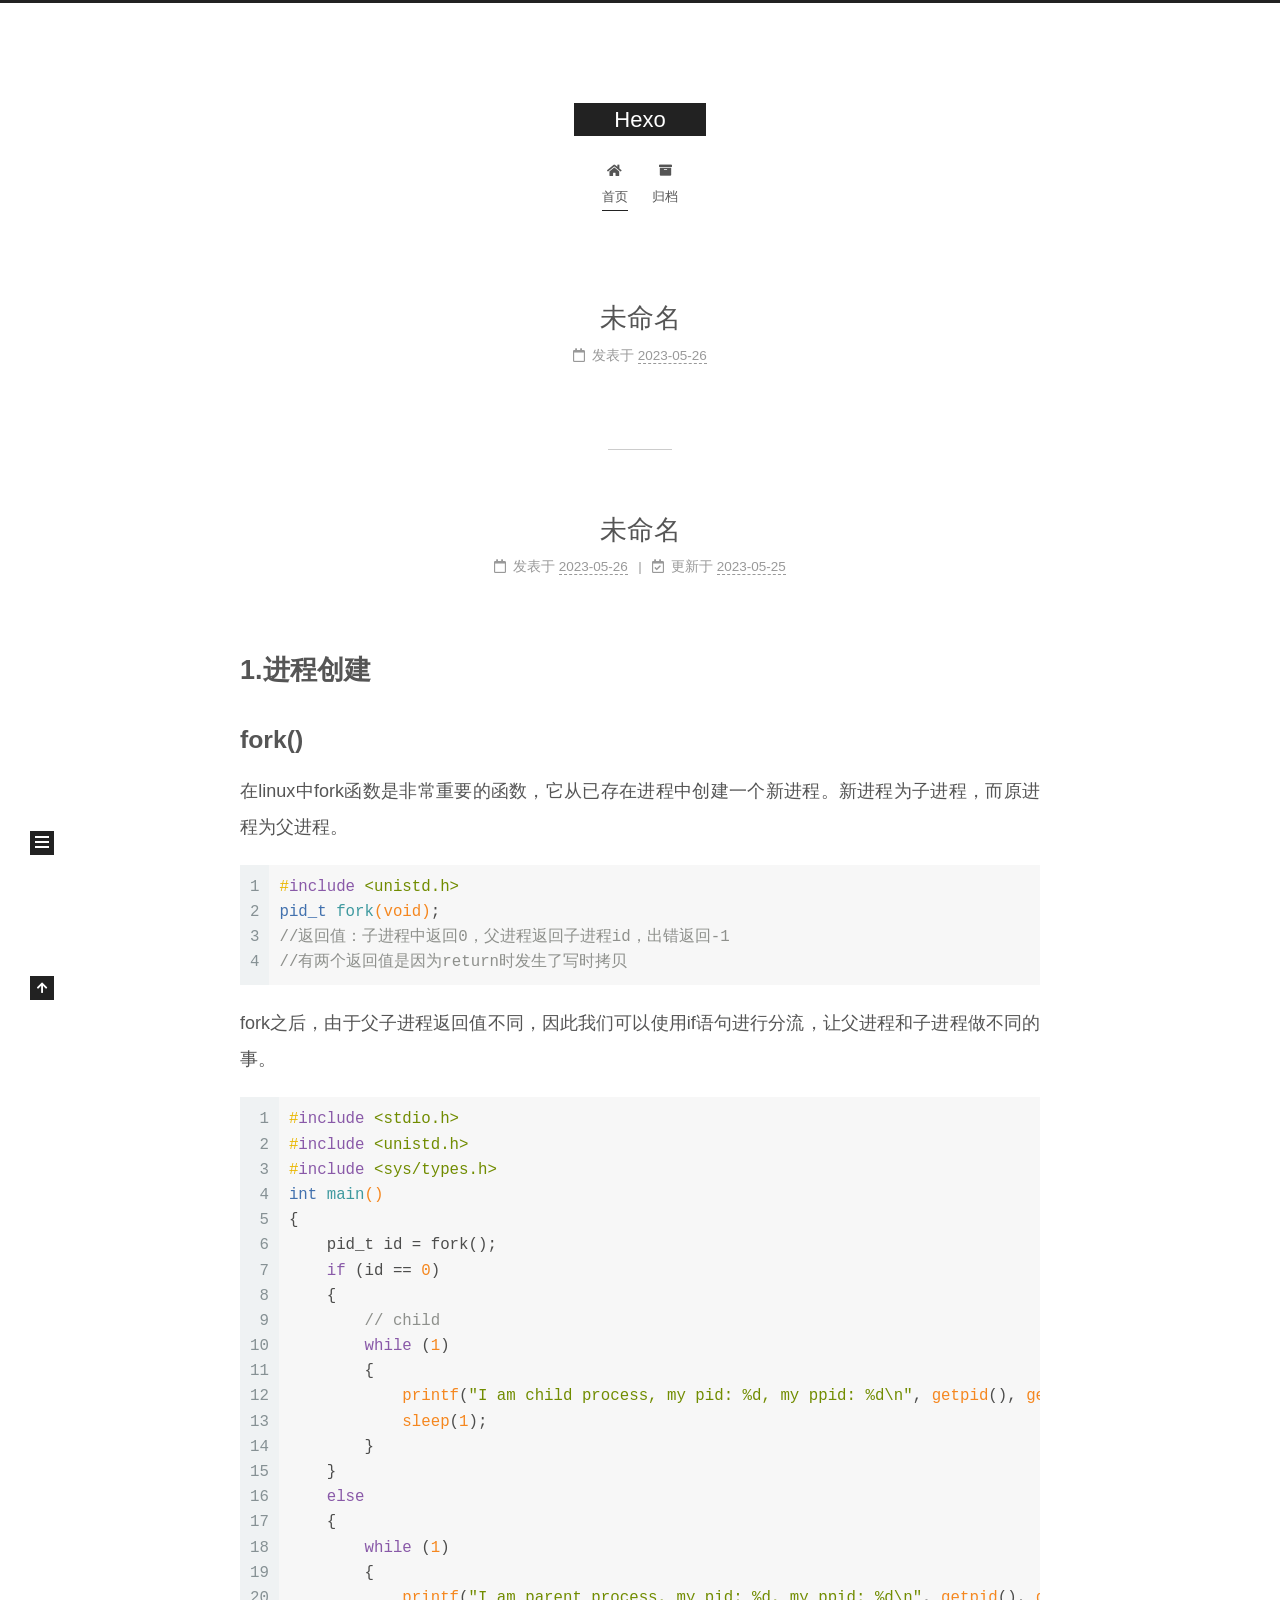
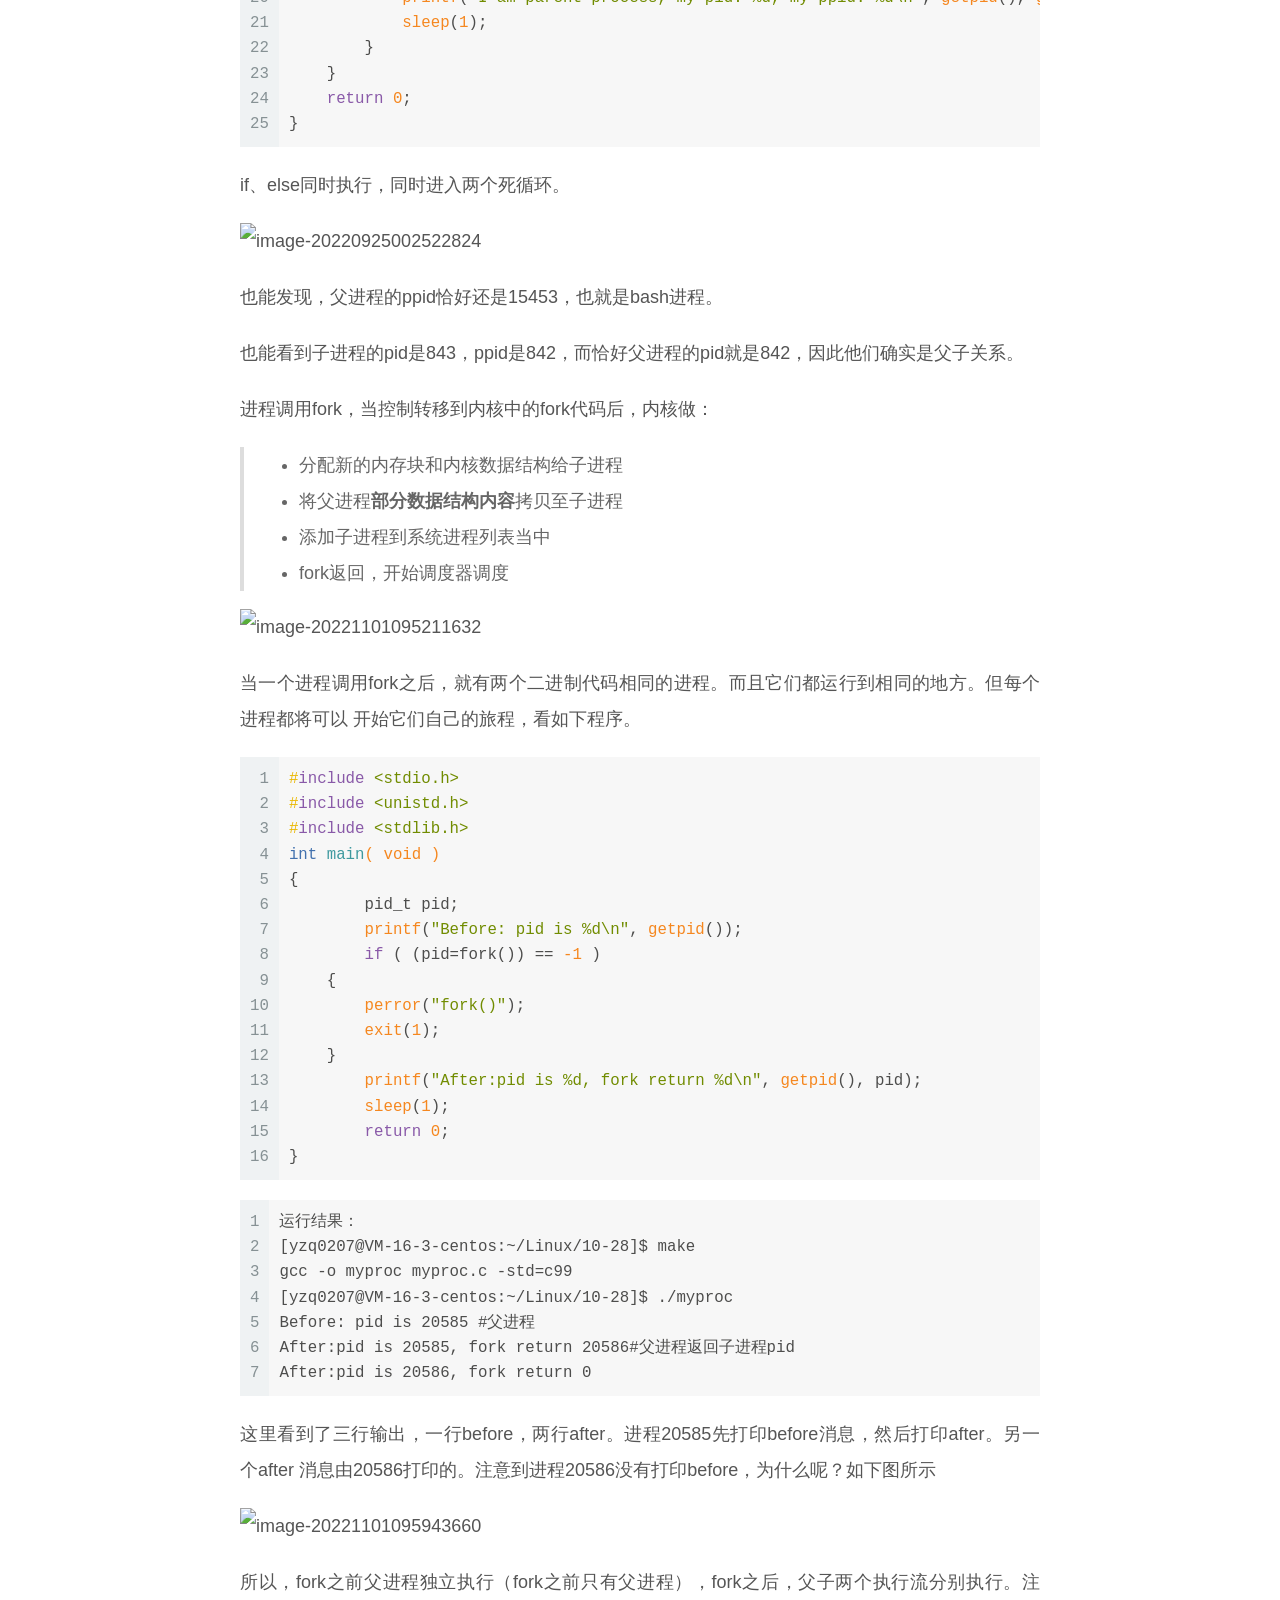
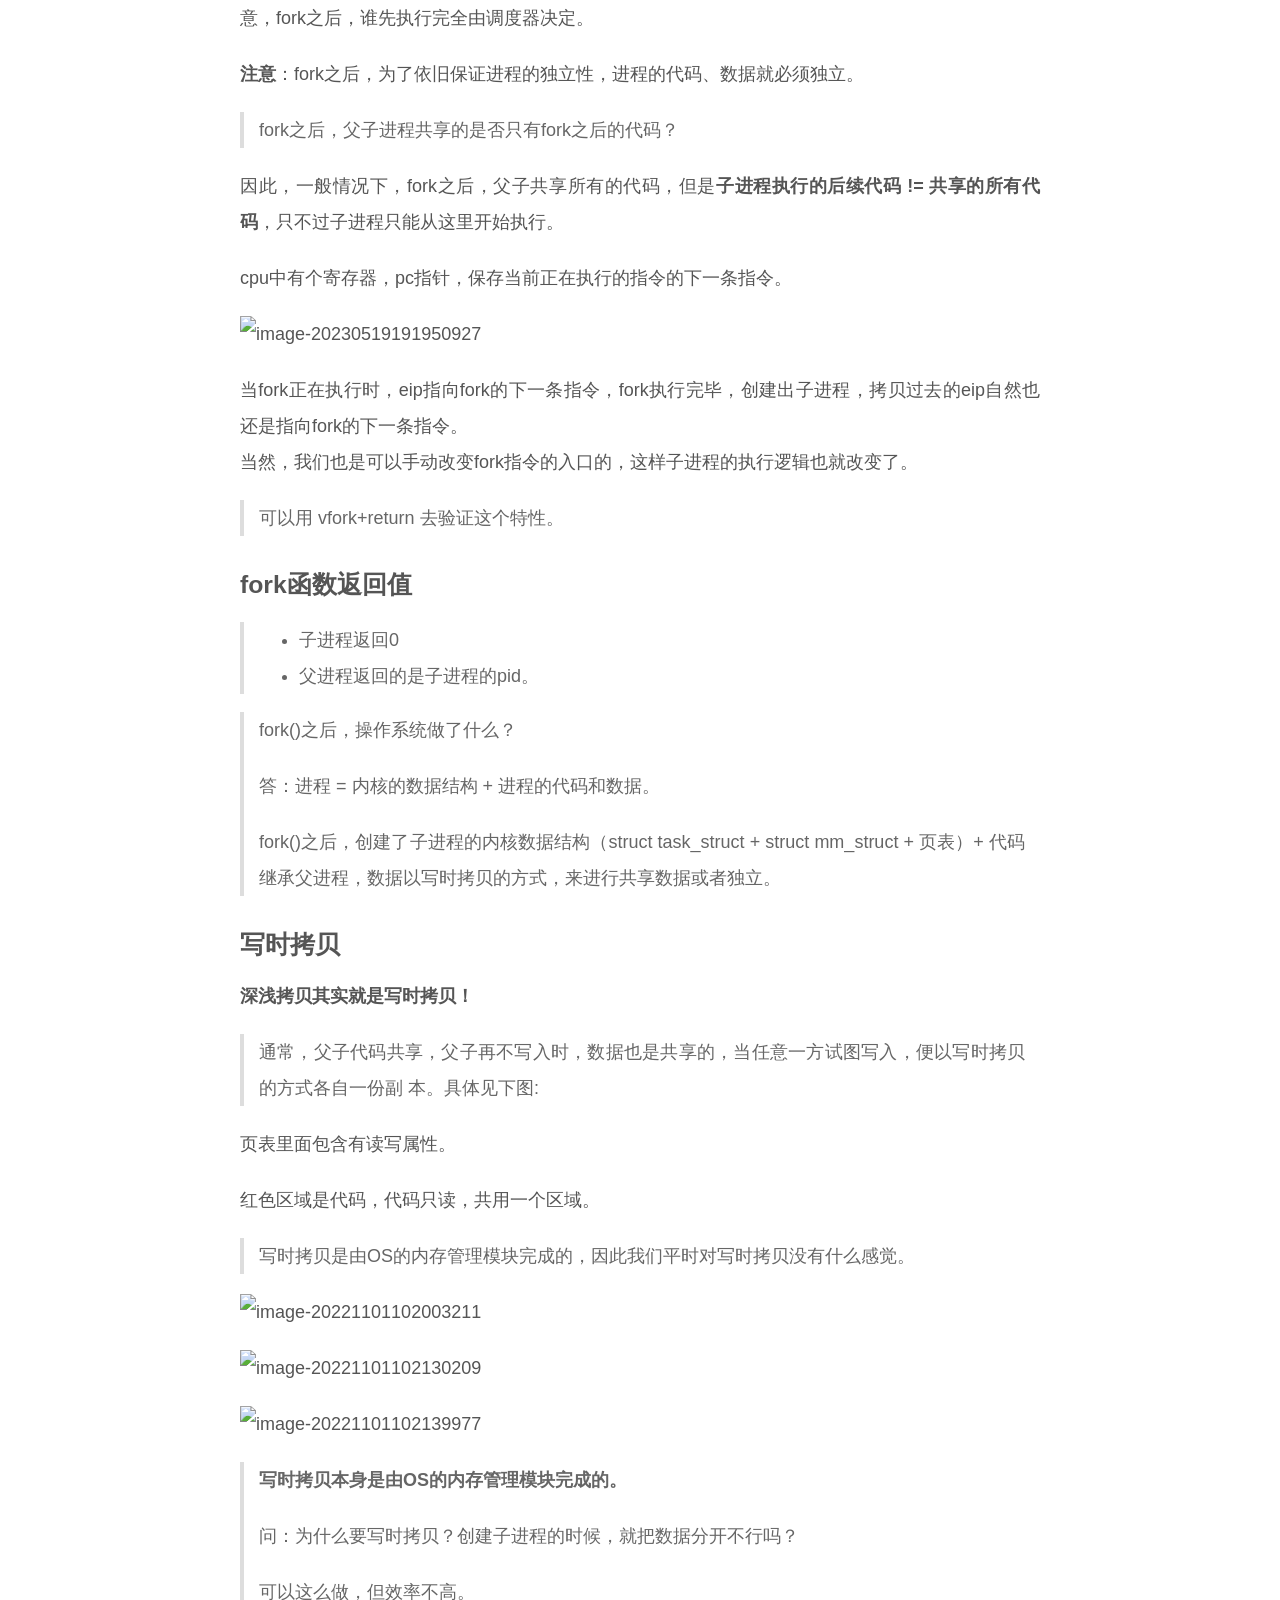
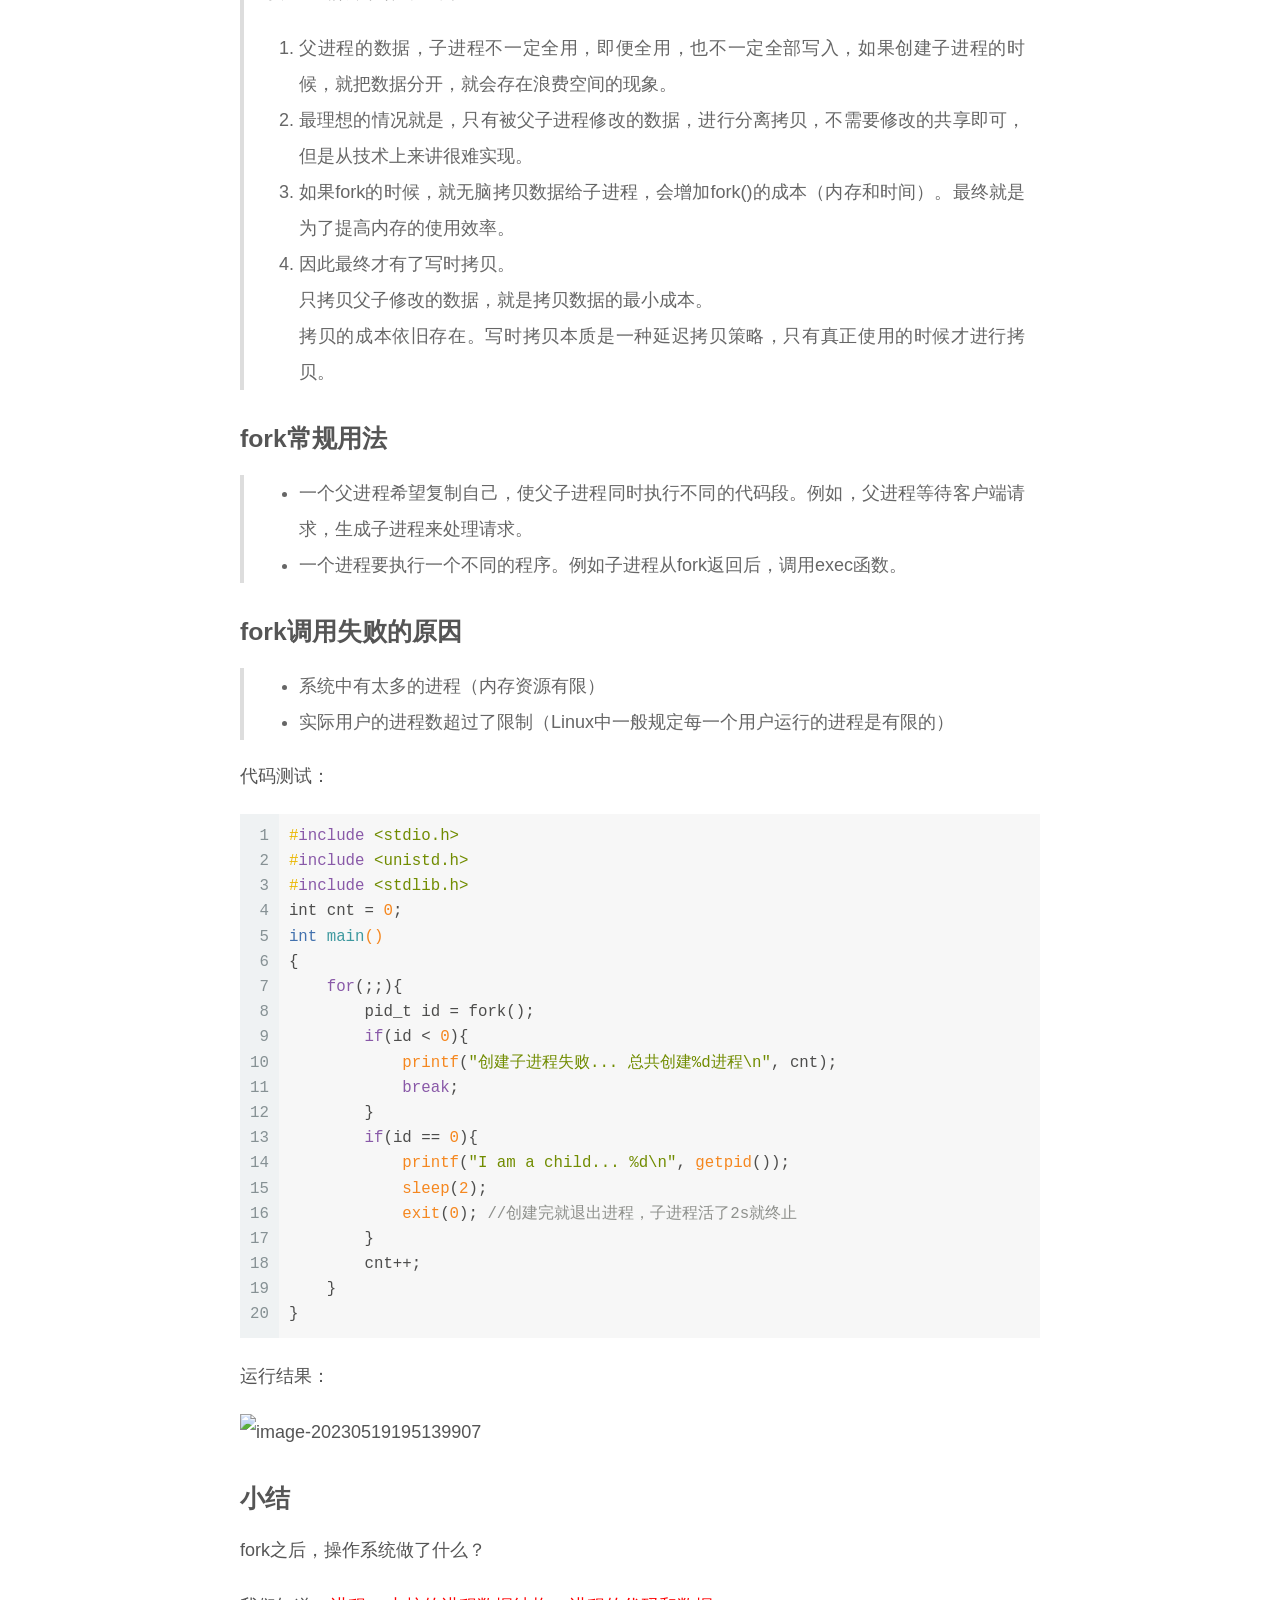
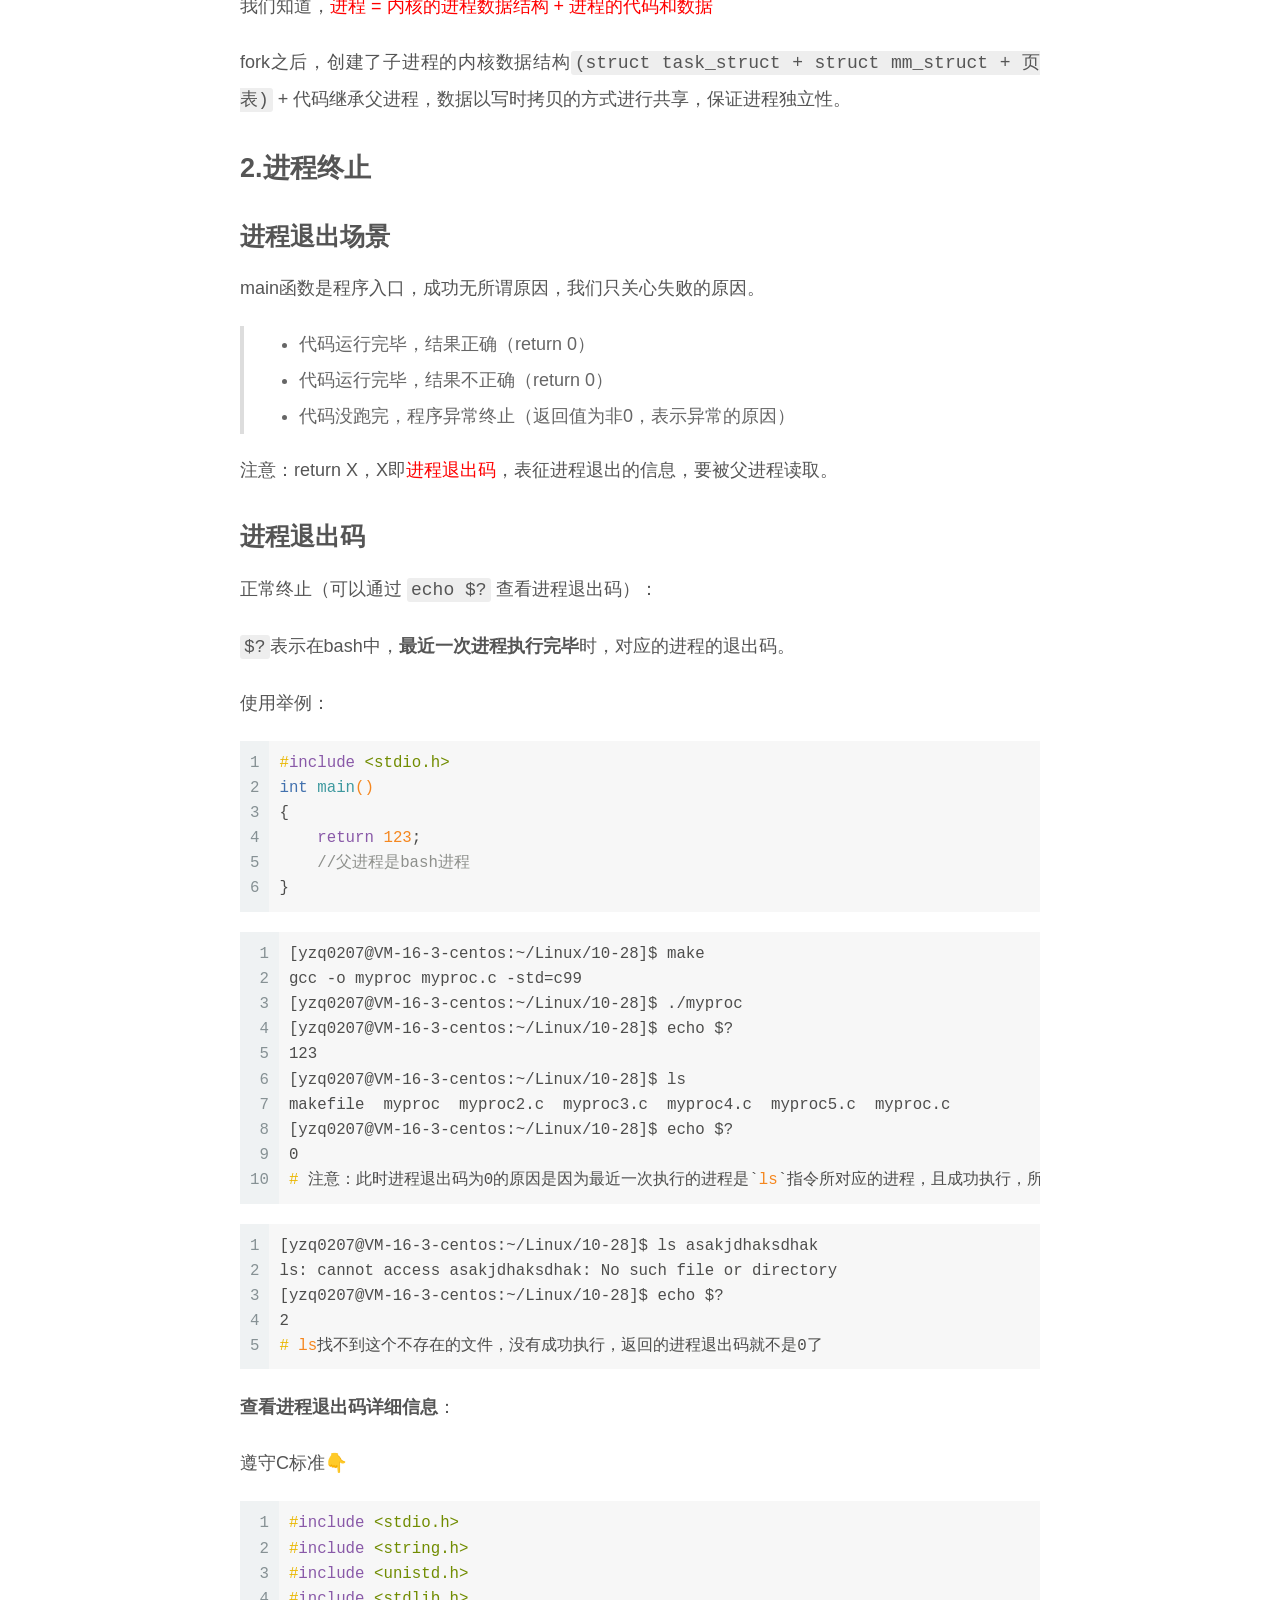
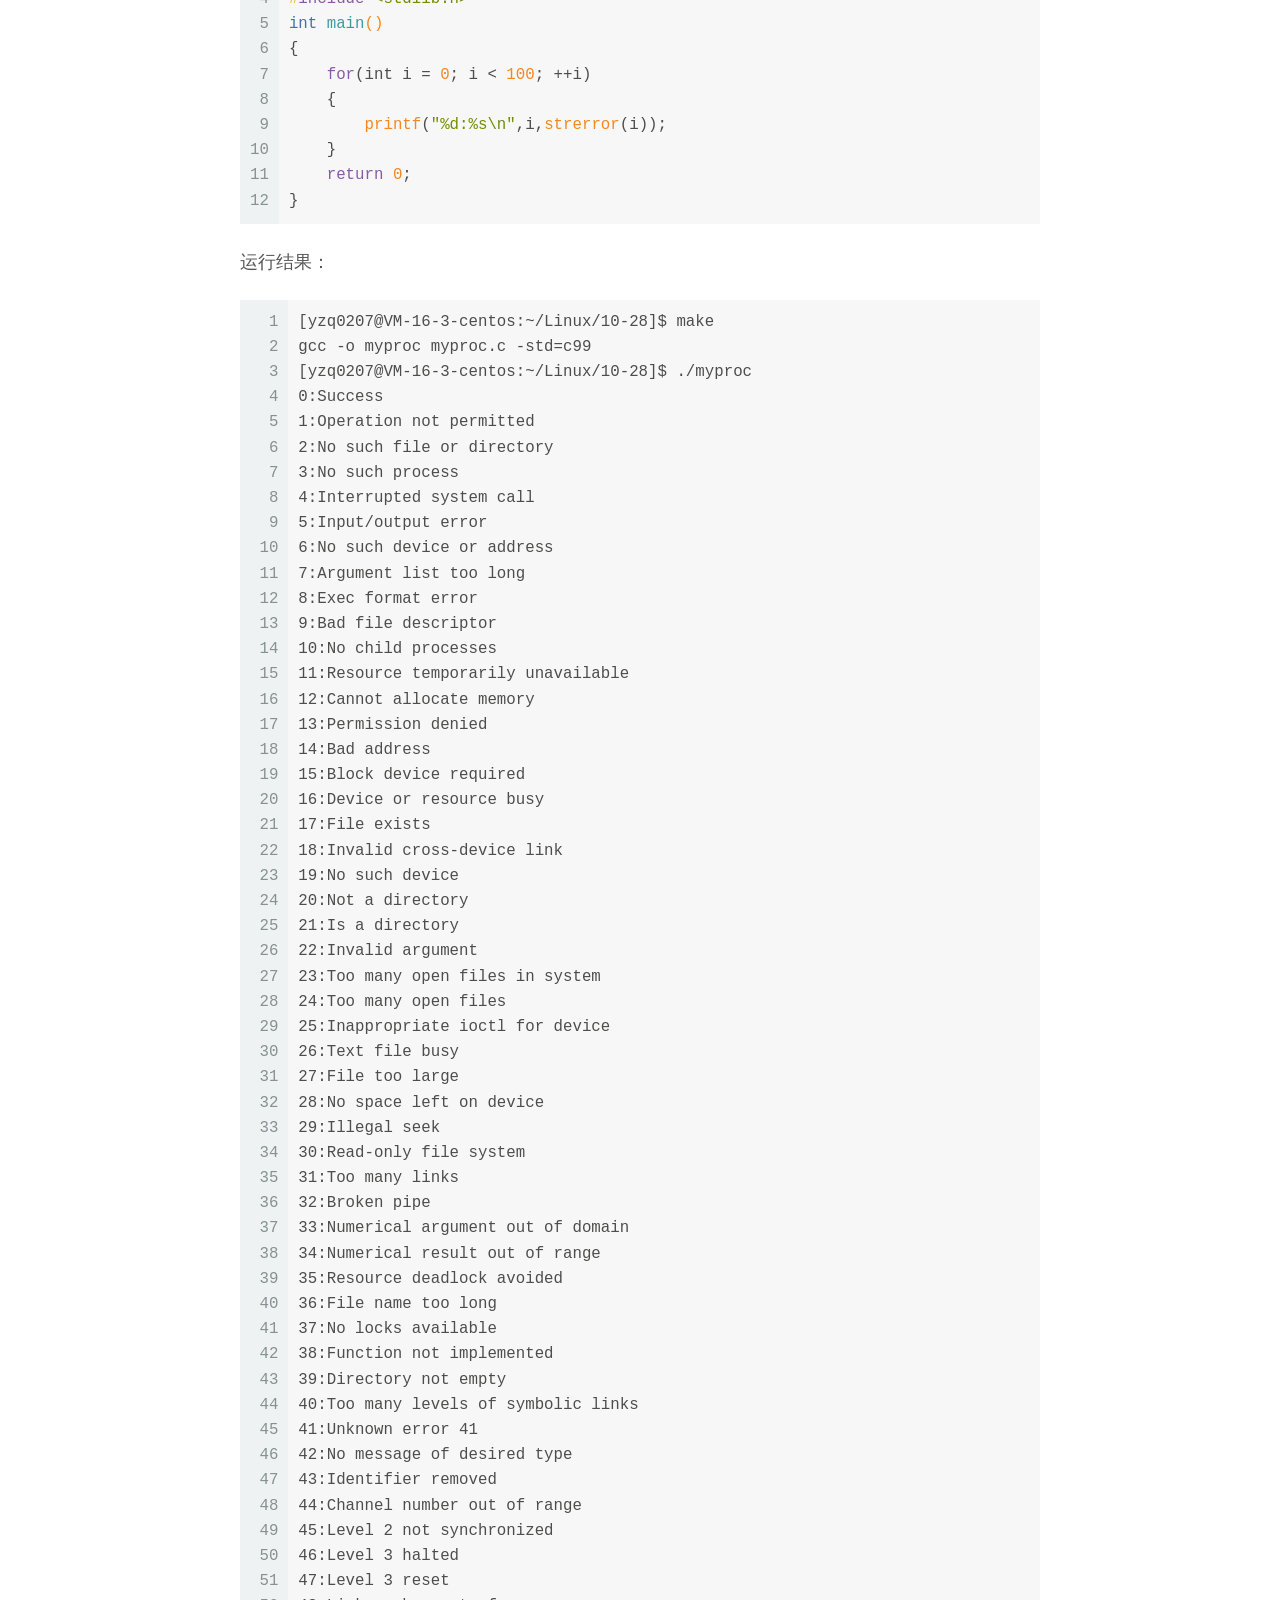
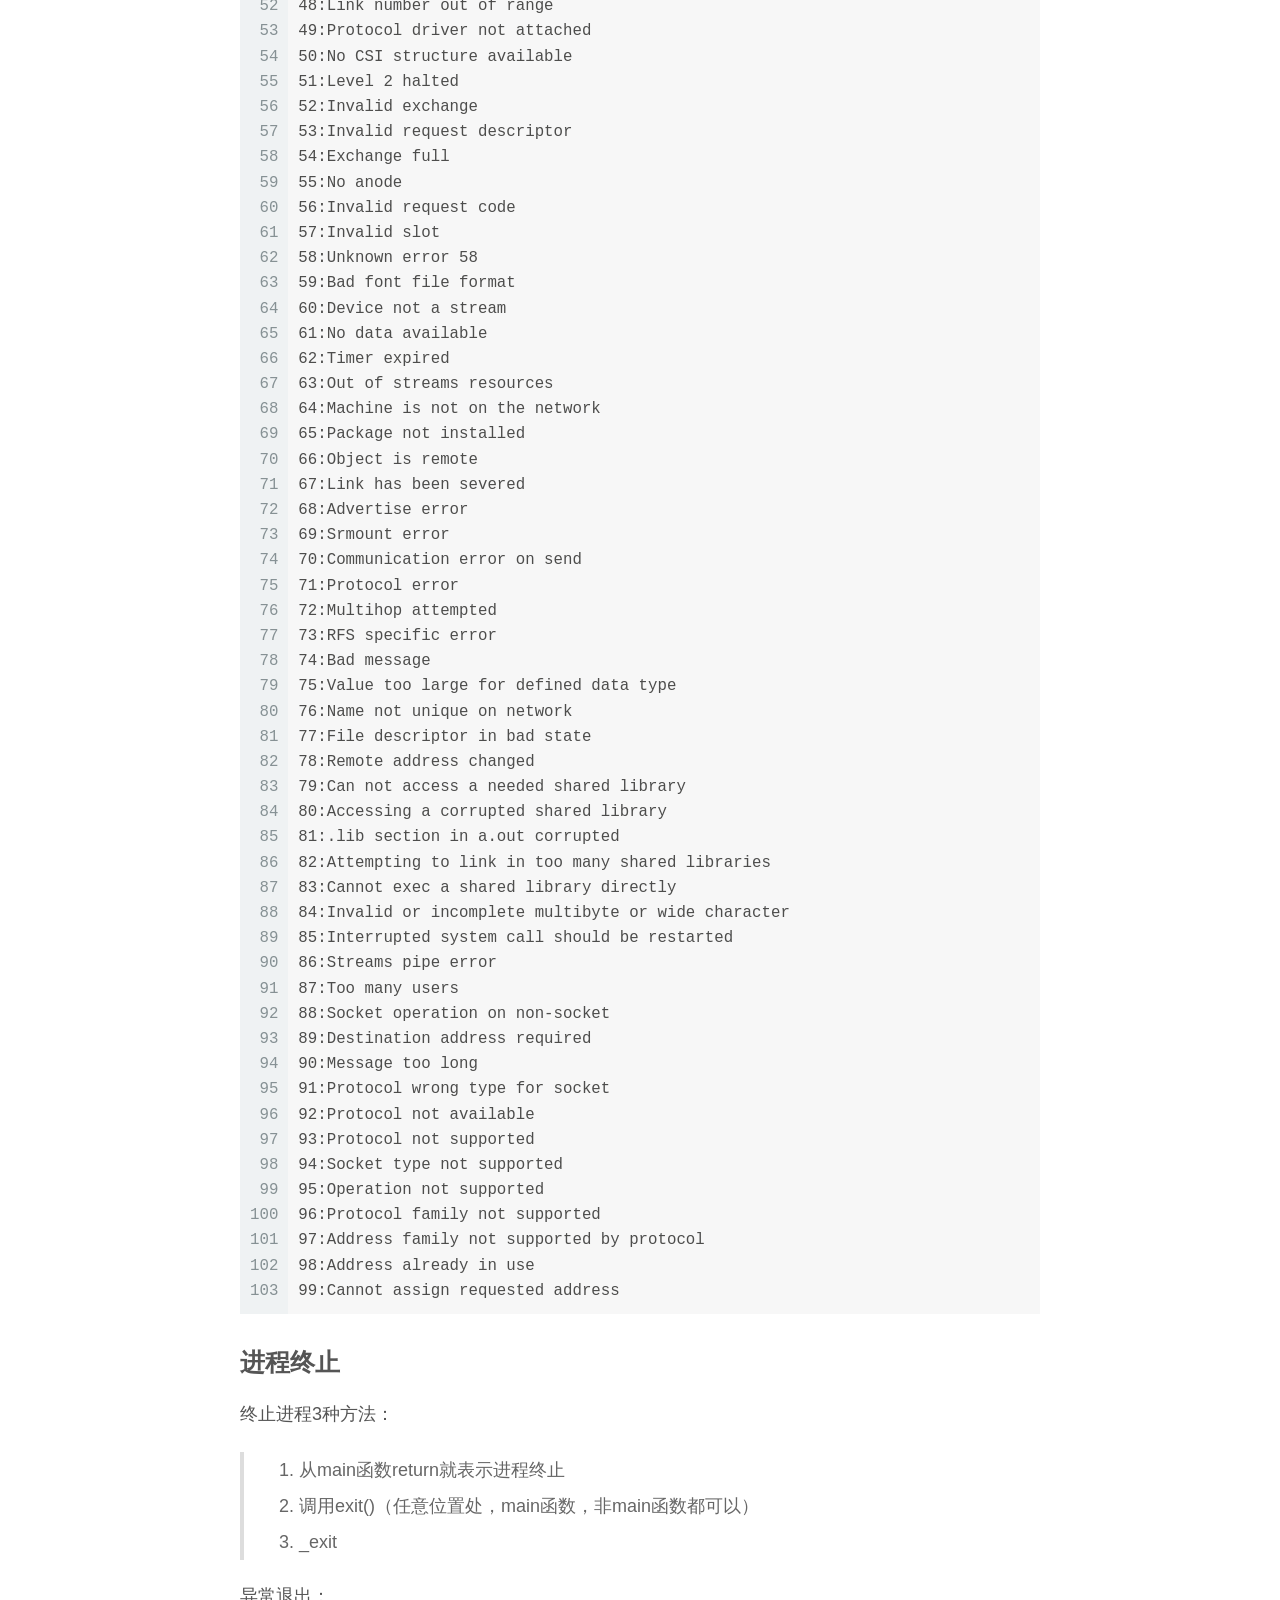
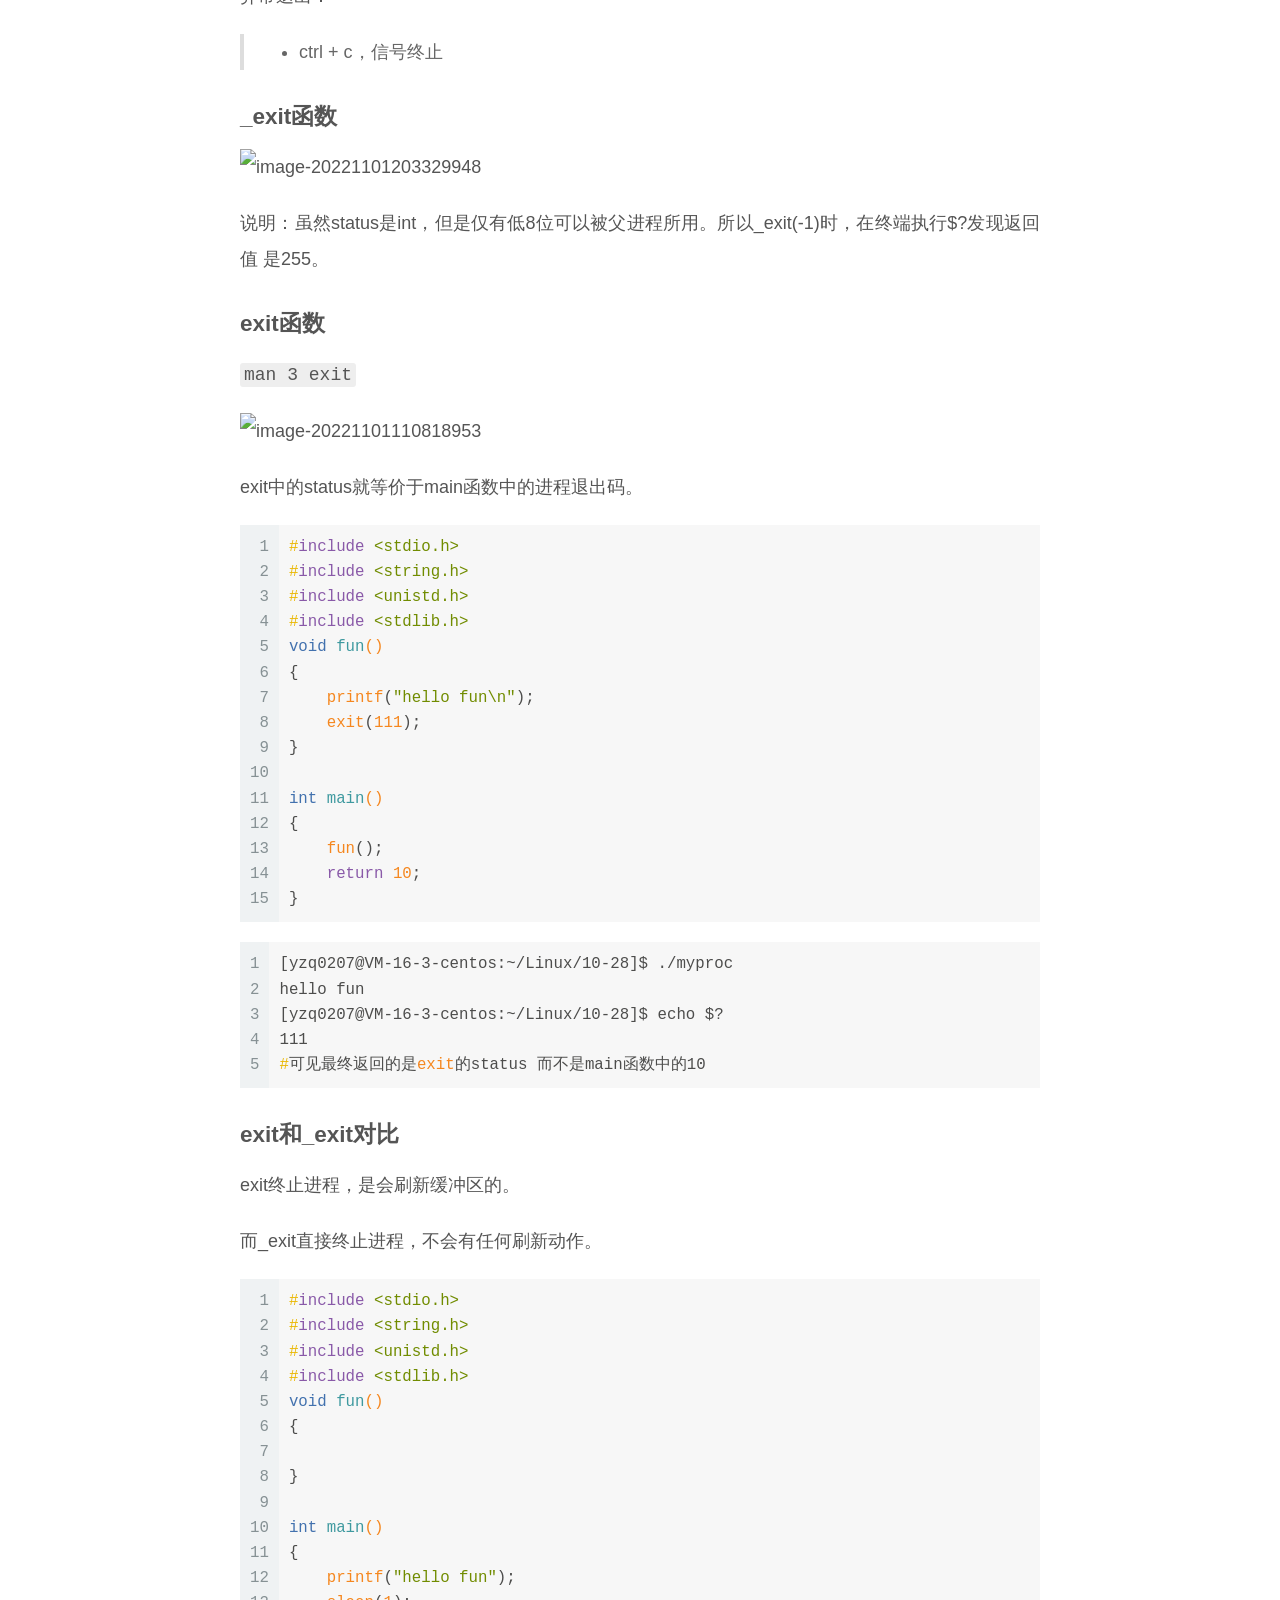
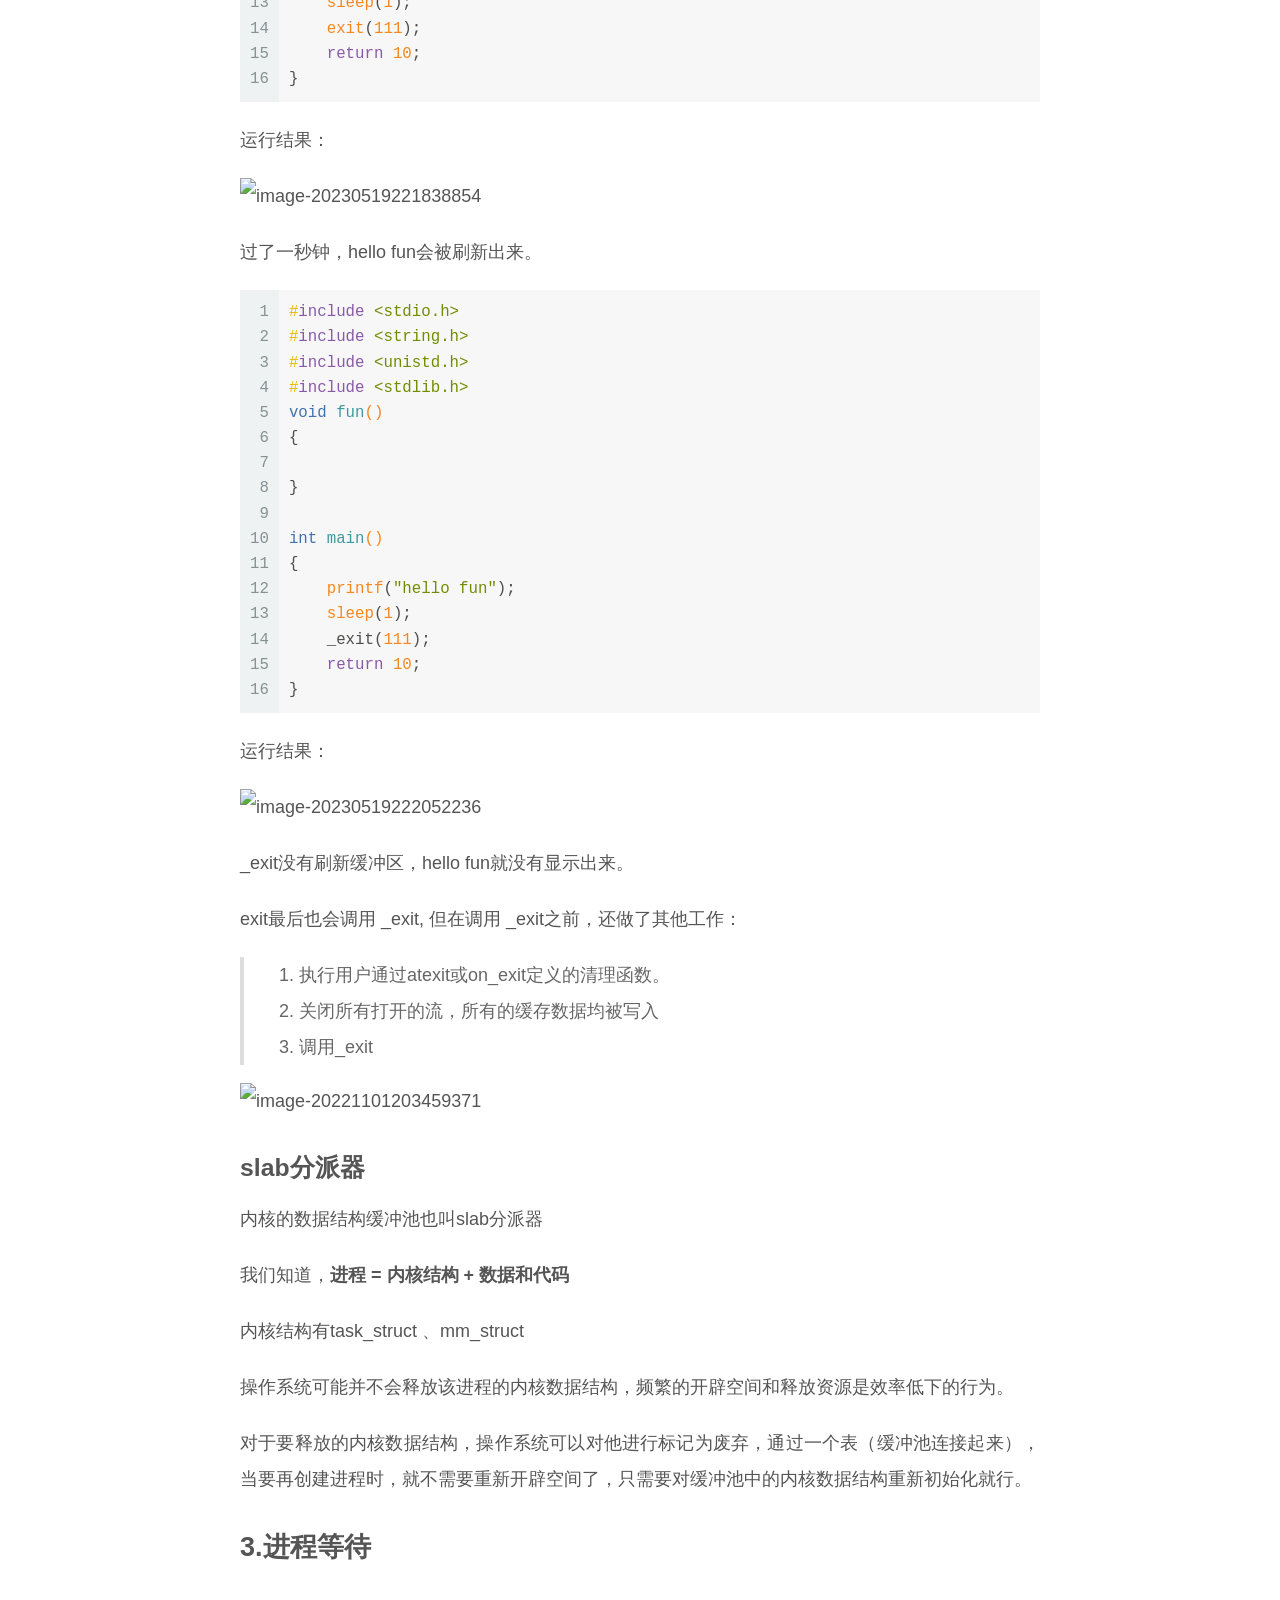
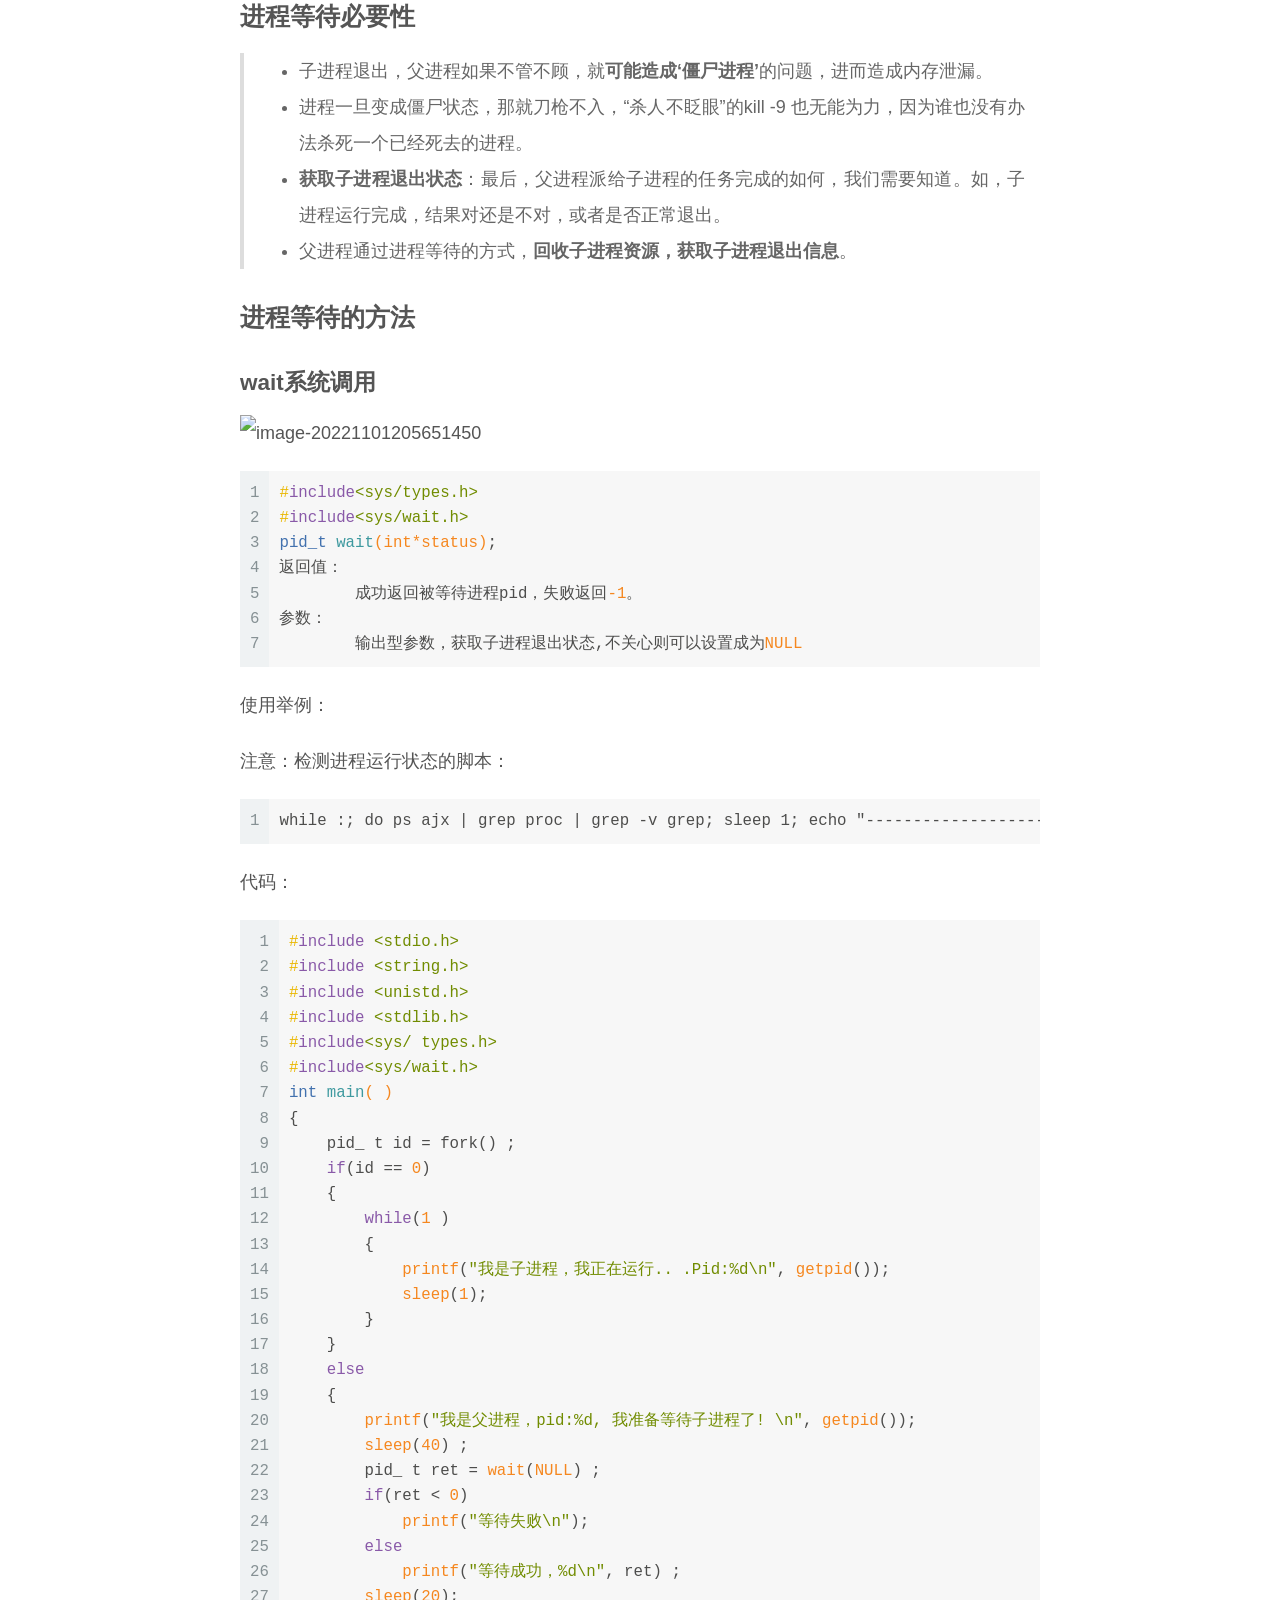
==== commit 676c3d99: "Site updated: 2023-05-26 21:41:38" ====
--- a/index.html
+++ b/index.html
@@ -141,6 +141,63 @@
 
           <div class="content index posts-expand">
             
+      
+  
+  
+  <article itemscope itemtype="http://schema.org/Article" class="post-block" lang="zh-CN">
+    <link itemprop="mainEntityOfPage" href="http://example.com/2023/05/26/test/">
+
+    <span hidden itemprop="author" itemscope itemtype="http://schema.org/Person">
+      <meta itemprop="image" content="/images/avatar.gif">
+      <meta itemprop="name" content="John Doe">
+      <meta itemprop="description" content="">
+    </span>
+
+    <span hidden itemprop="publisher" itemscope itemtype="http://schema.org/Organization">
+      <meta itemprop="name" content="Hexo">
+    </span>
+      <header class="post-header">
+        <h2 class="post-title" itemprop="name headline">
+          
+            <a href="/2023/05/26/test/" class="post-title-link" itemprop="url">未命名</a>
+        </h2>
+
+        <div class="post-meta">
+            <span class="post-meta-item">
+              <span class="post-meta-item-icon">
+                <i class="far fa-calendar"></i>
+              </span>
+              <span class="post-meta-item-text">发表于</span>
+
+              <time title="创建时间：2023-05-26 21:41:23" itemprop="dateCreated datePublished" datetime="2023-05-26T21:41:23+08:00">2023-05-26</time>
+            </span>
+
+          
+
+        </div>
+      </header>
+
+    
+    
+    
+    <div class="post-body" itemprop="articleBody">
+
+      
+          
+      
+    </div>
+
+    
+    
+    
+      <footer class="post-footer">
+        <div class="post-eof"></div>
+      </footer>
+  </article>
+  
+  
+  
+
       
   
   
@@ -809,7 +866,7 @@
       <div class="site-state-item site-state-posts">
           <a href="/archives/">
         
-          <span class="site-state-item-count">2</span>
+          <span class="site-state-item-count">3</span>
           <span class="site-state-item-name">日志</span>
         </a>
       </div>
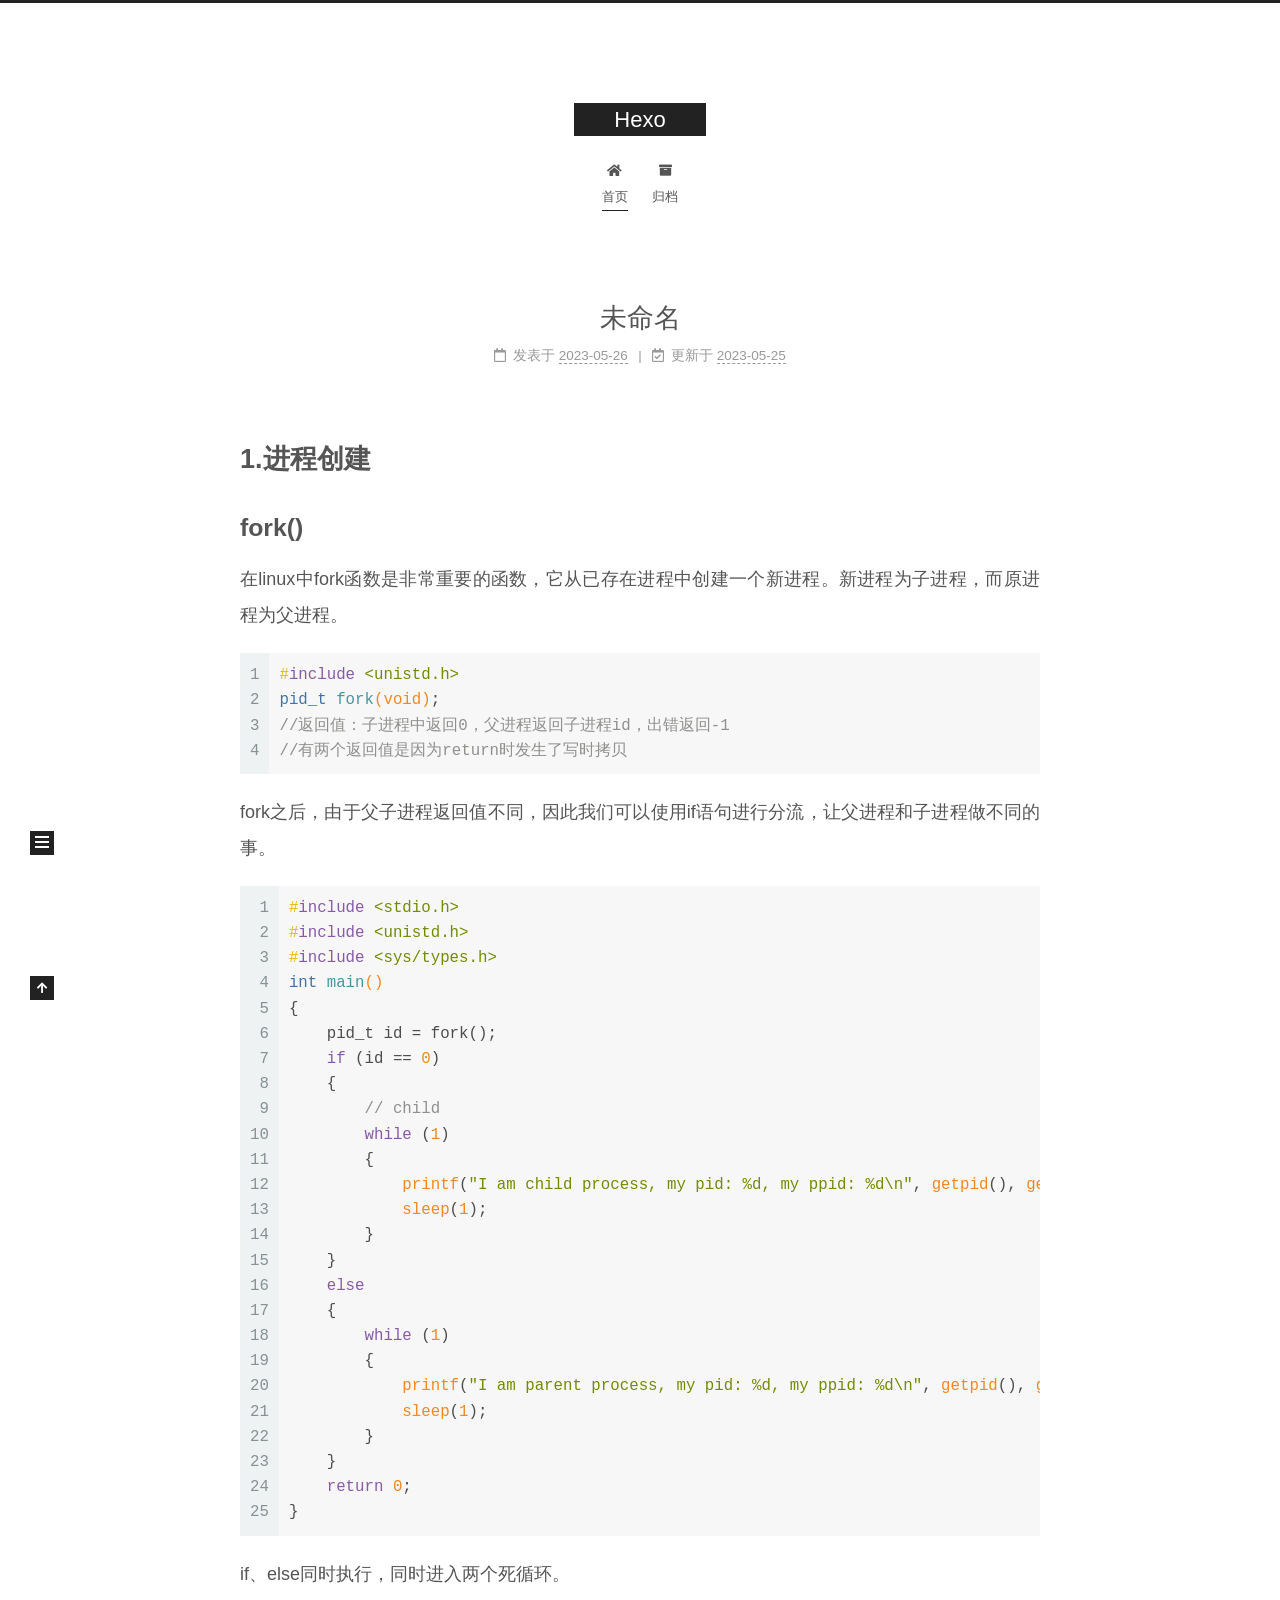
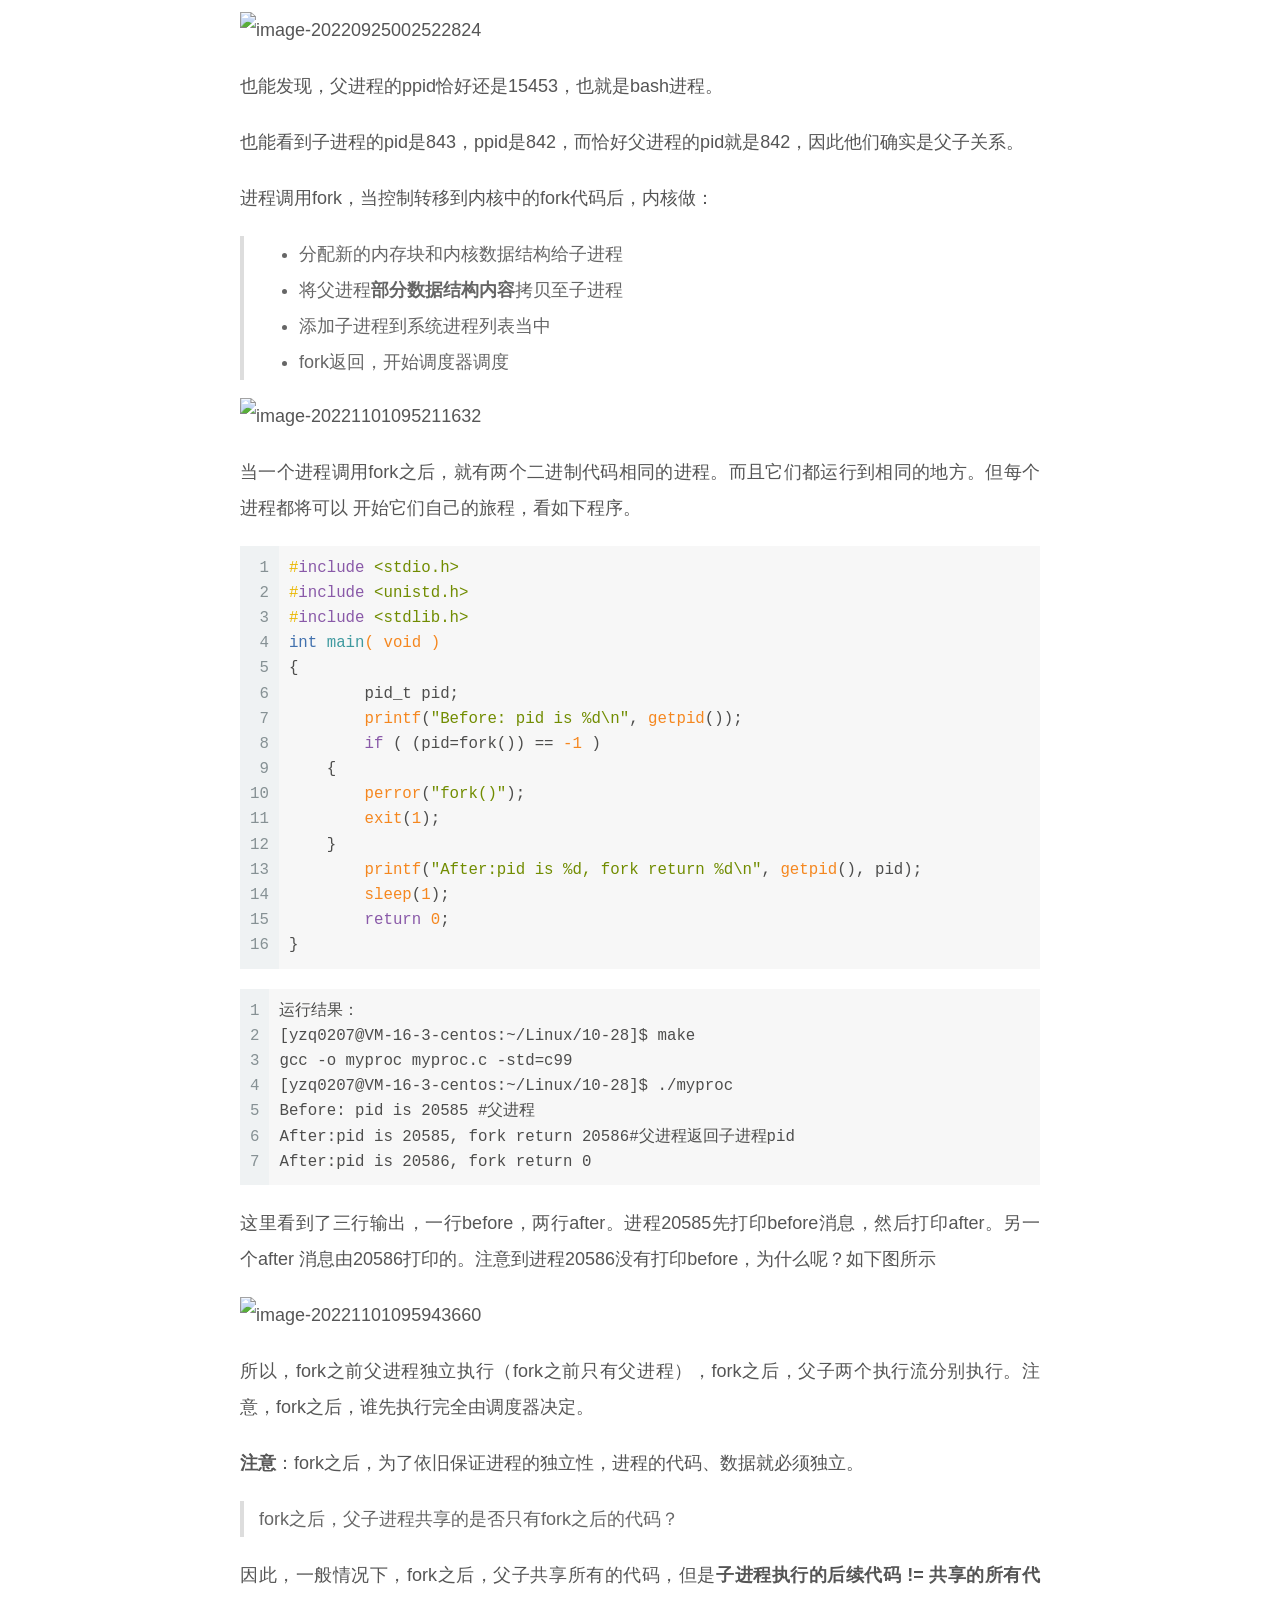
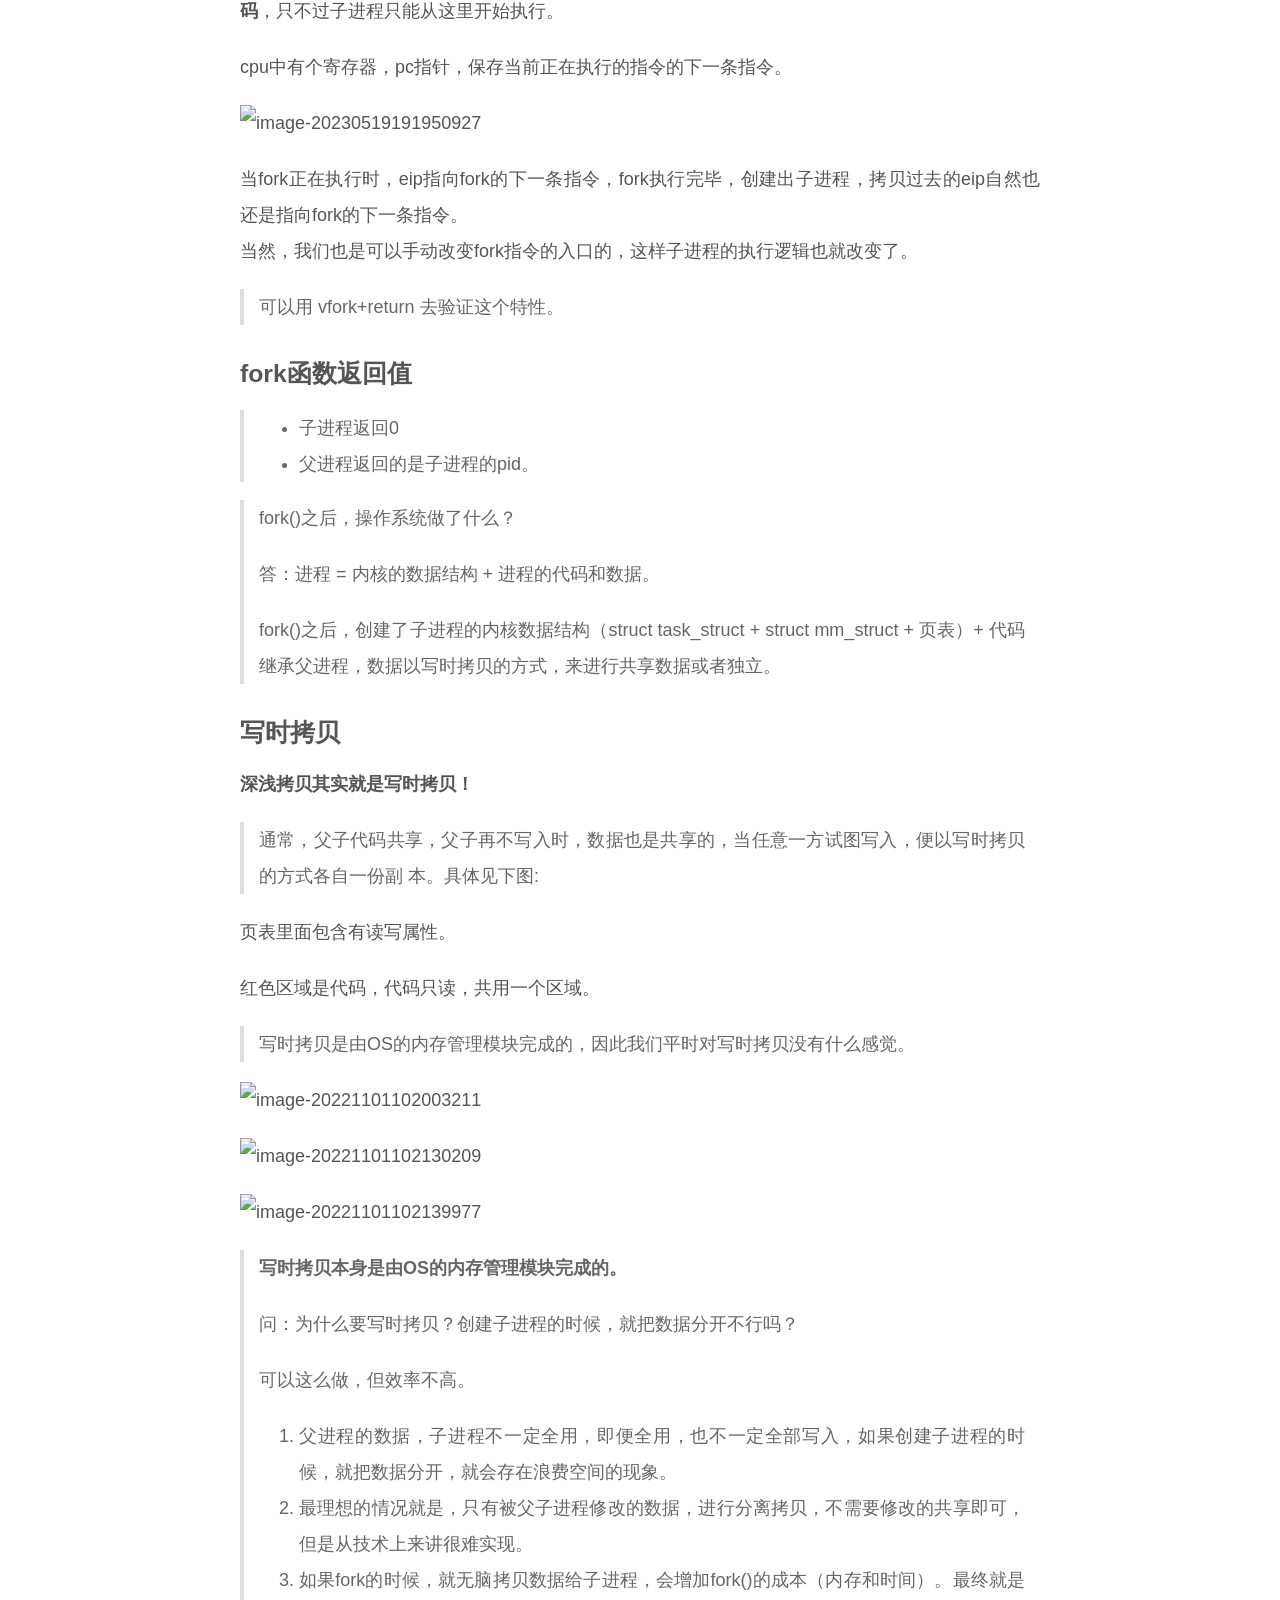
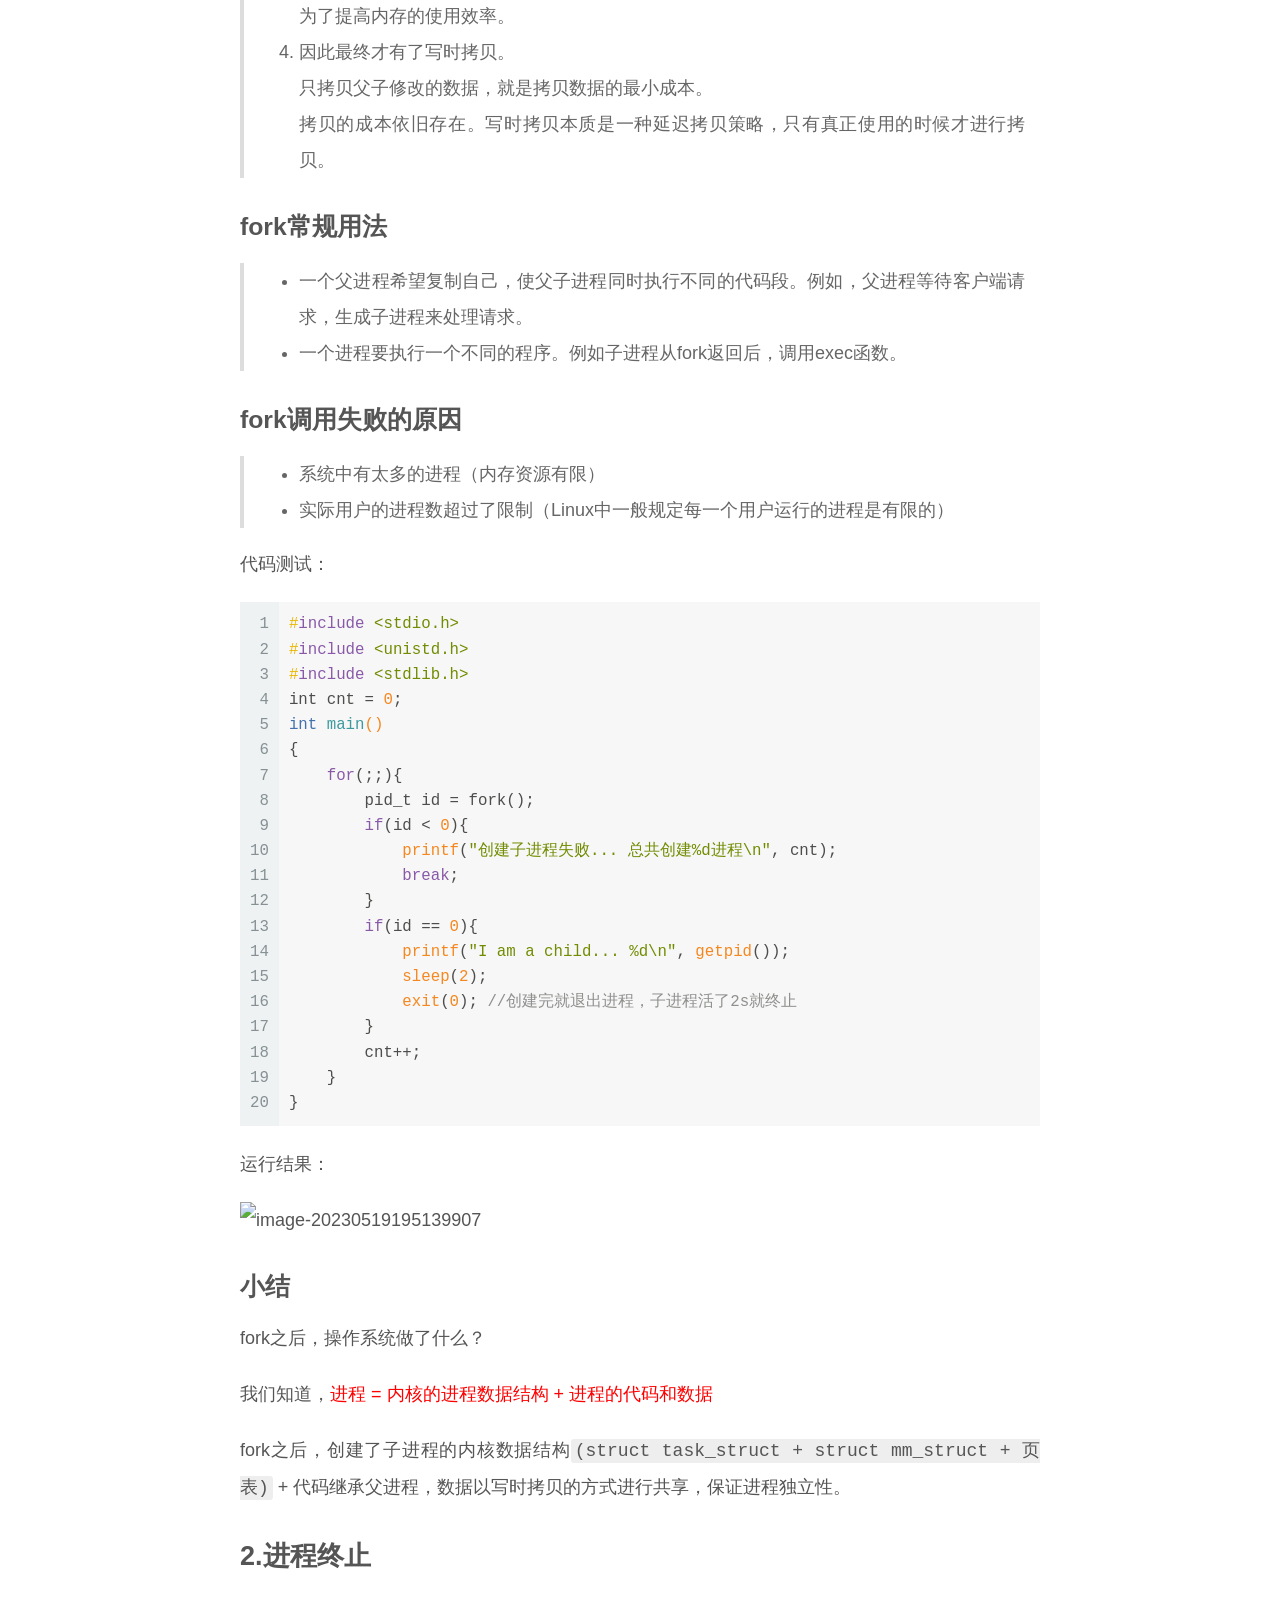
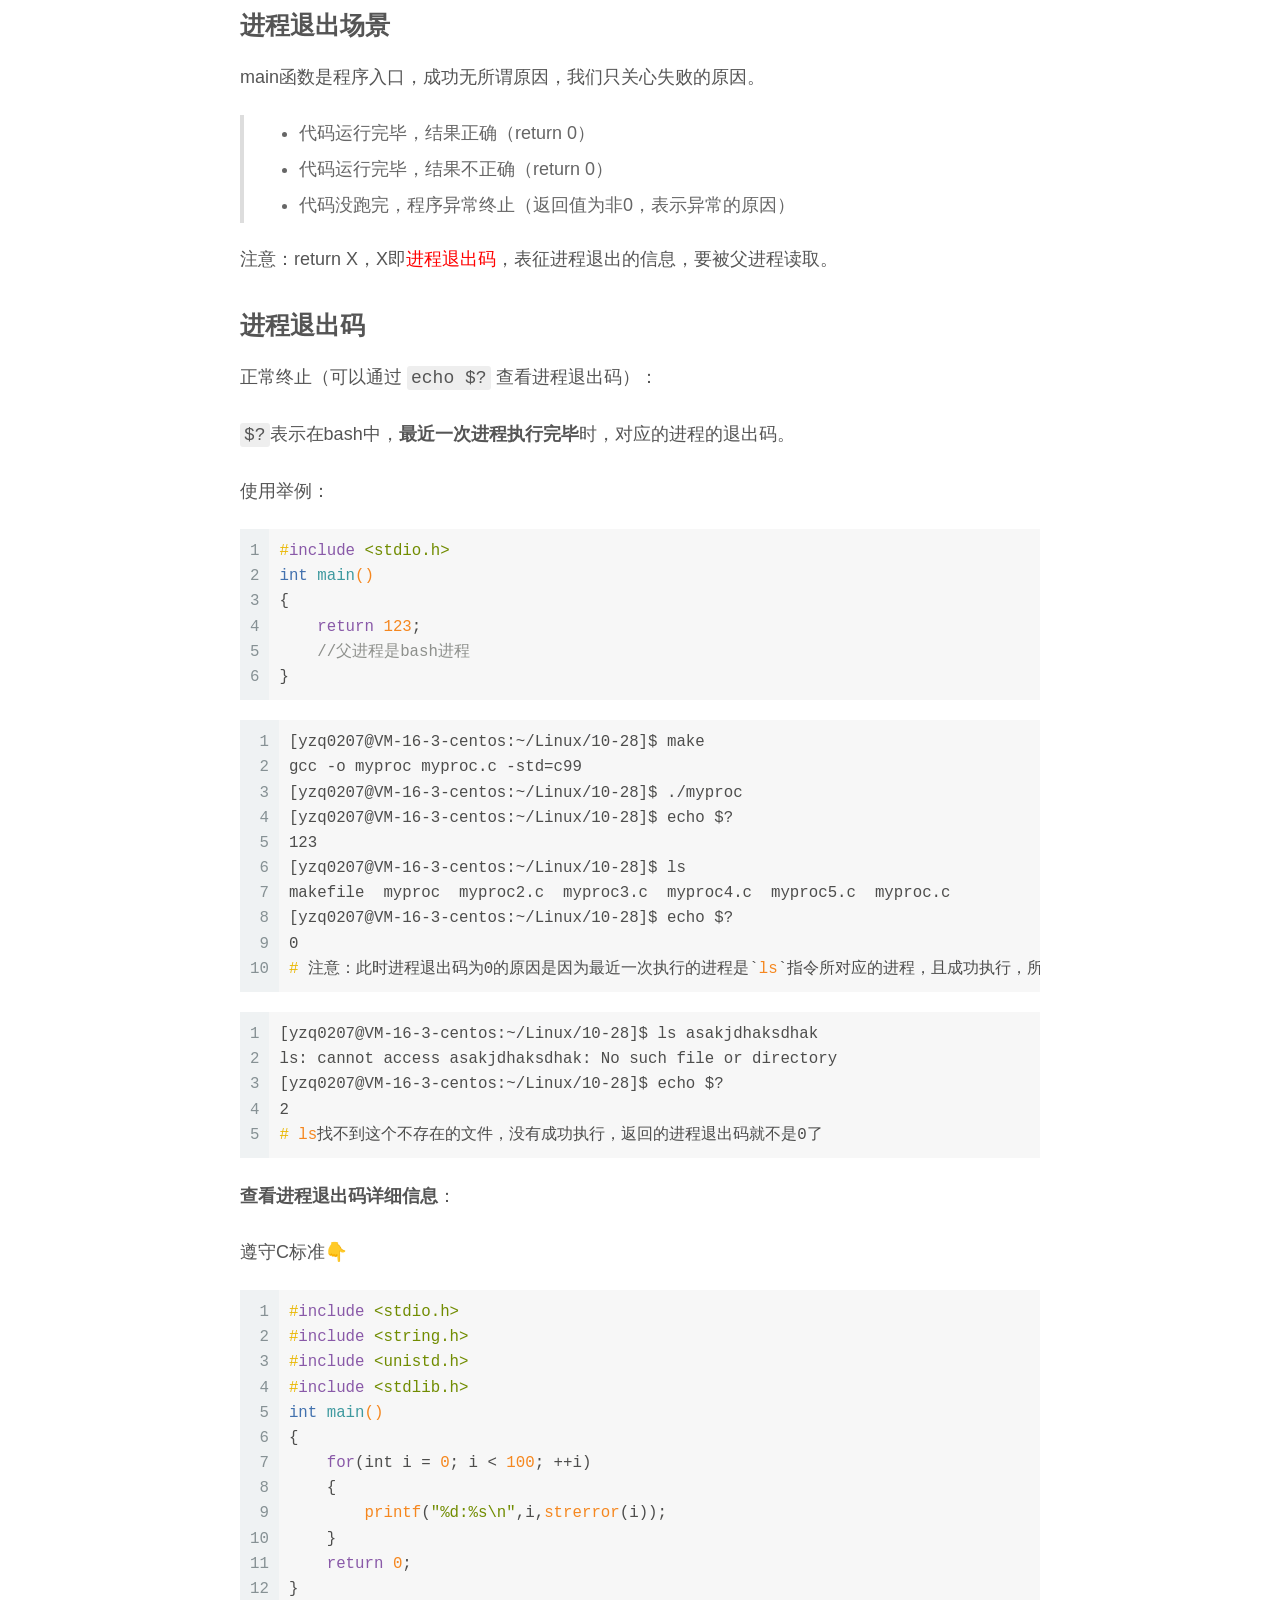
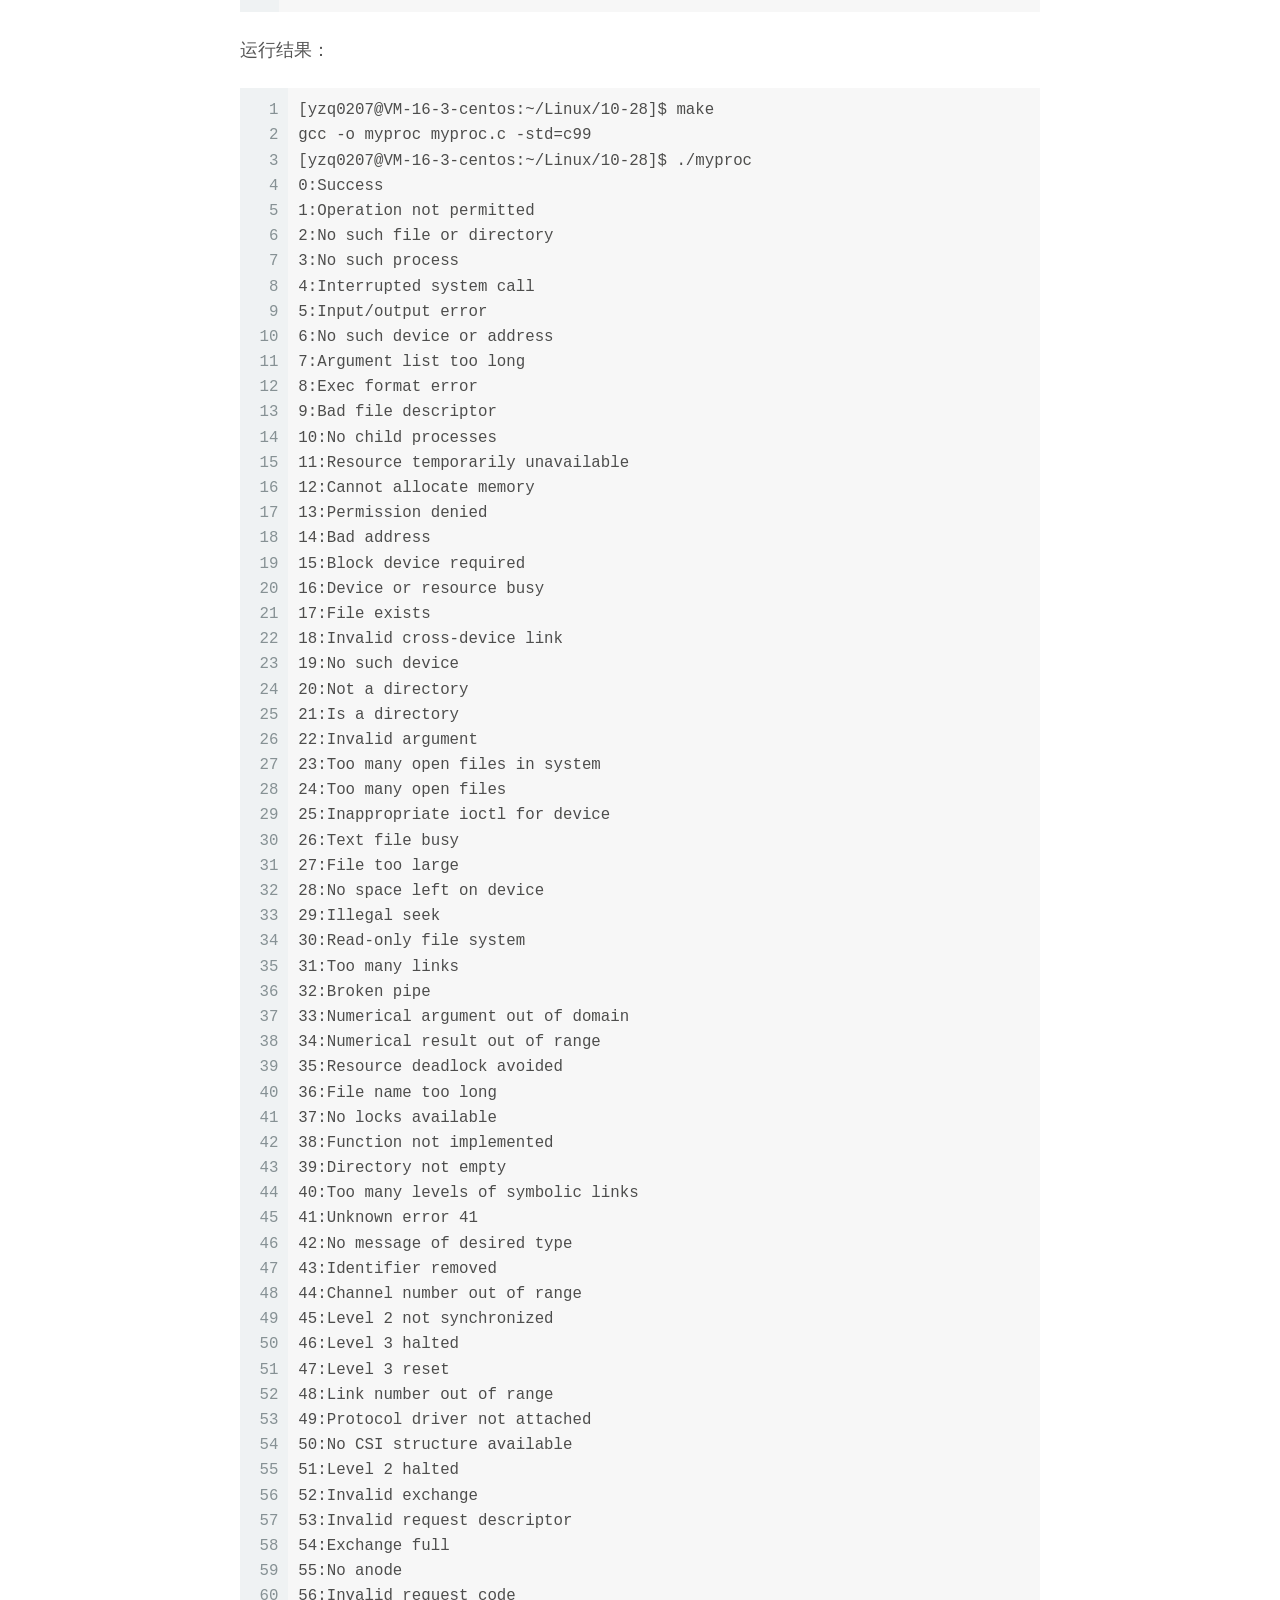
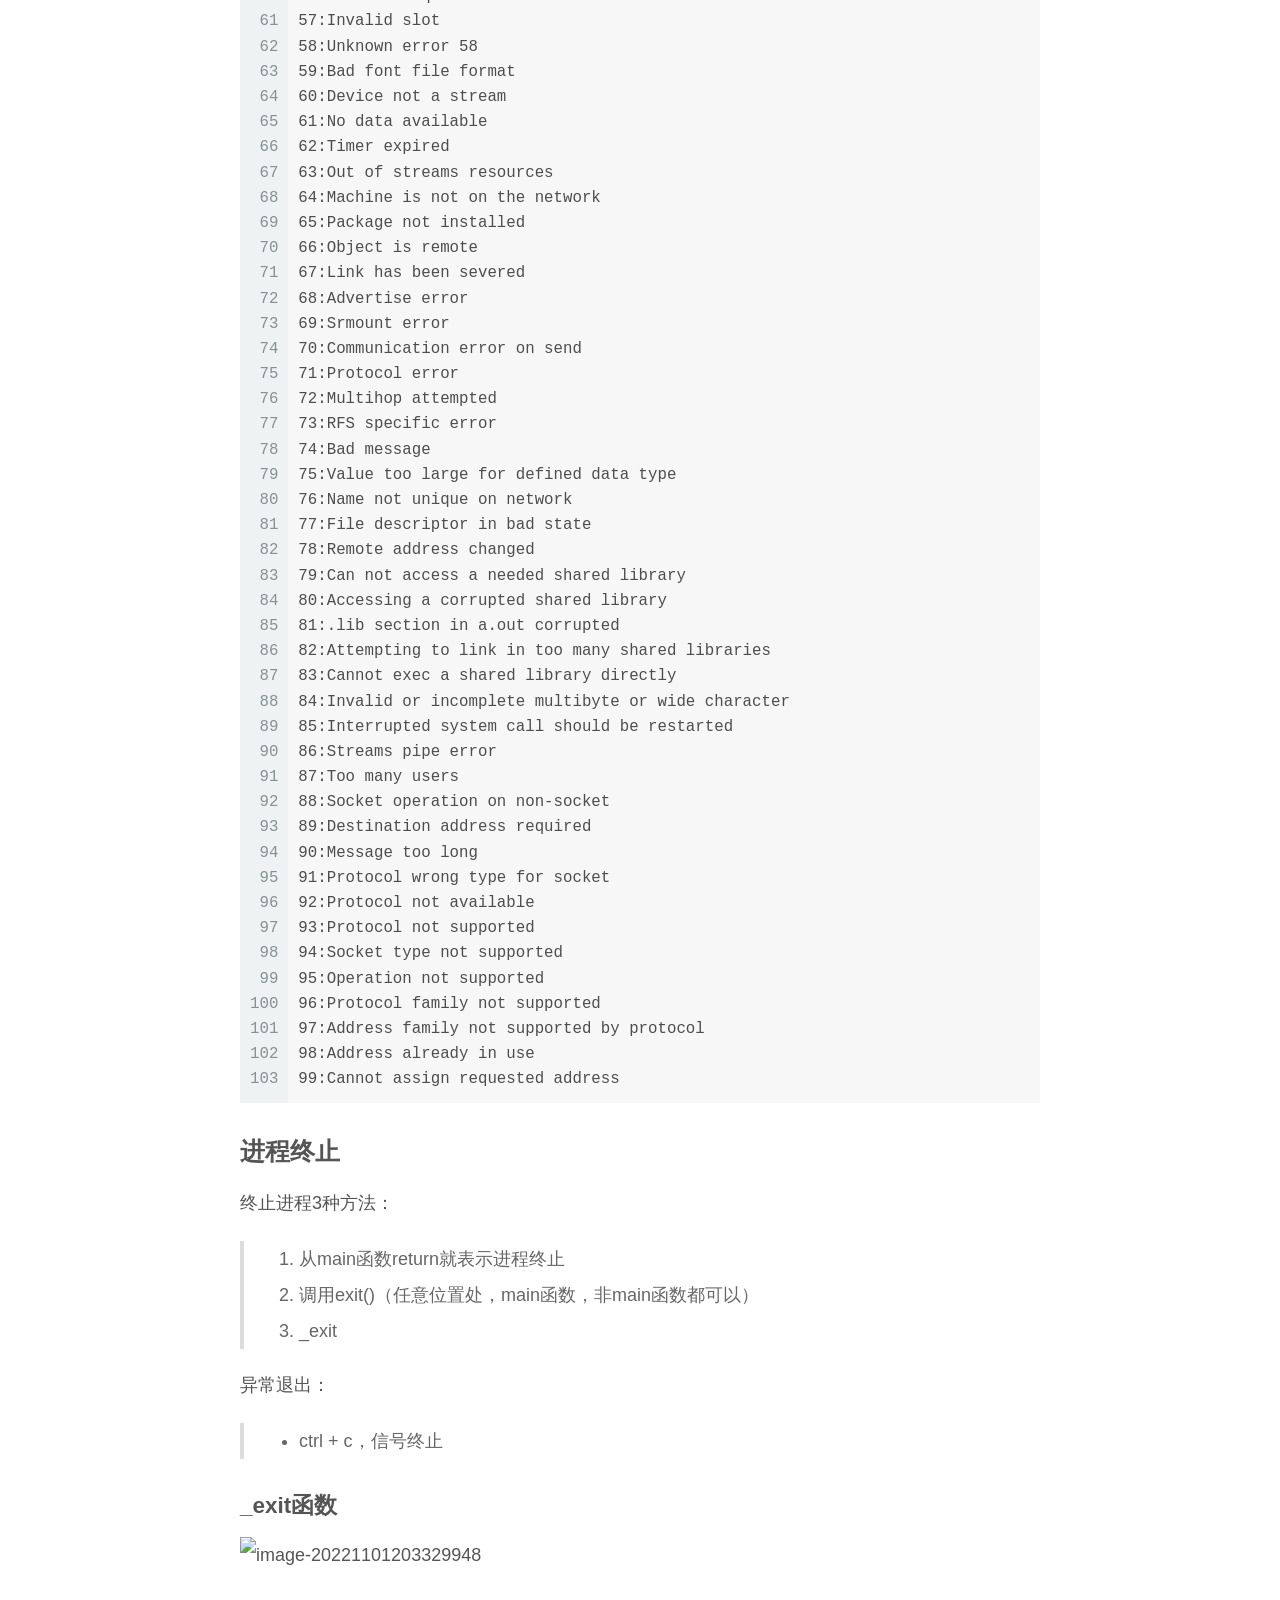
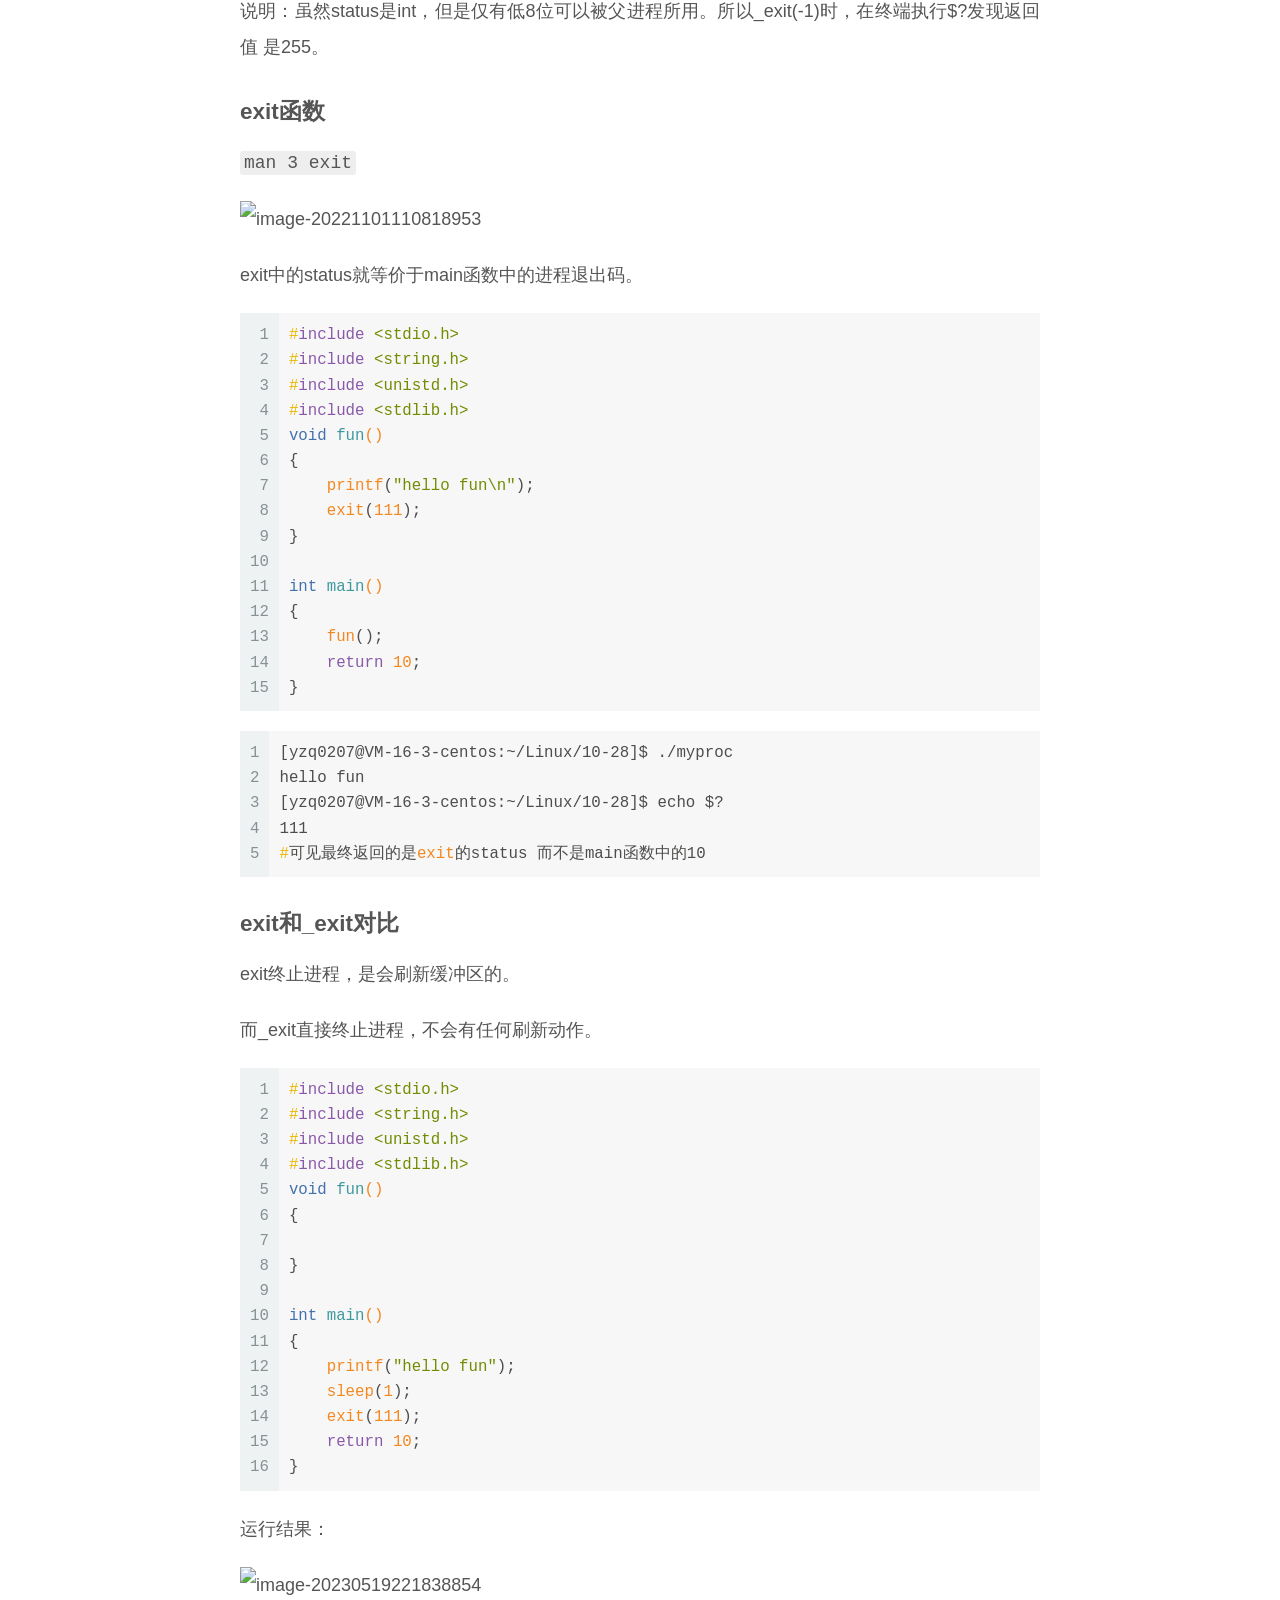
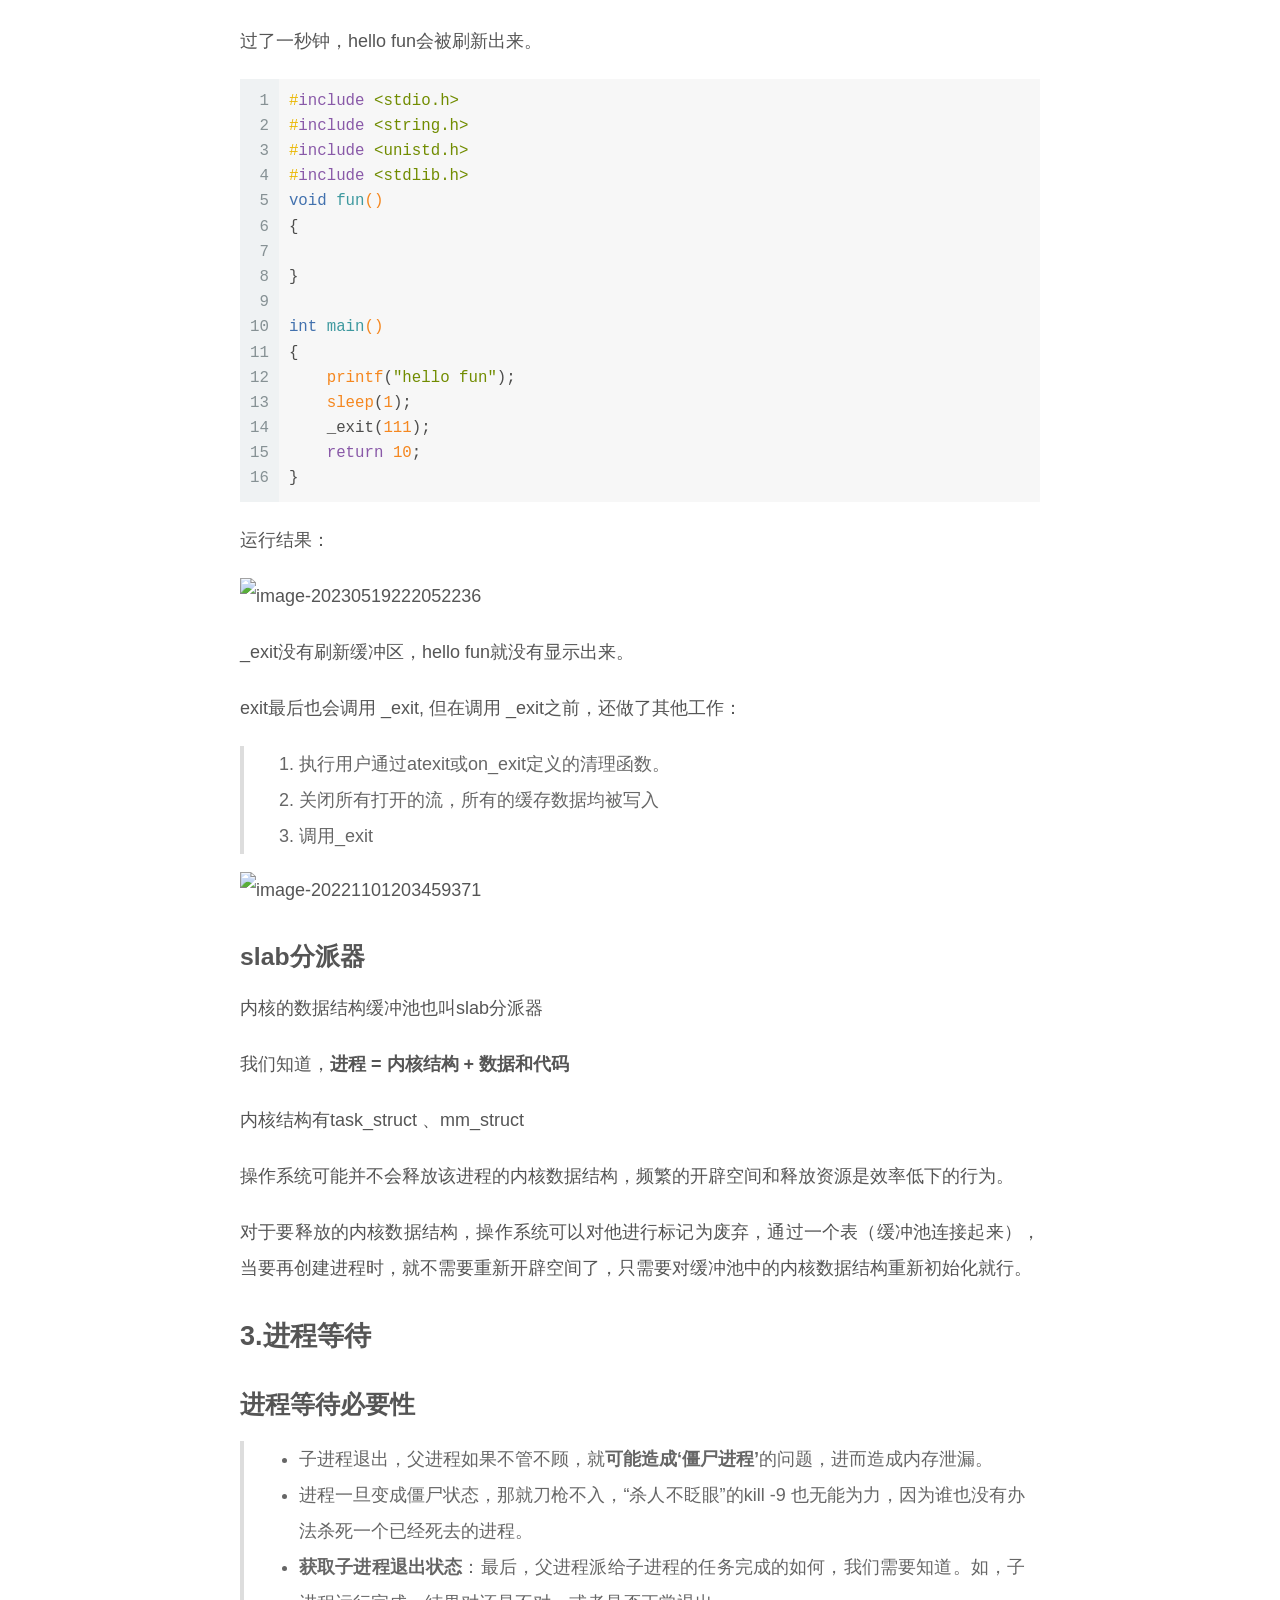
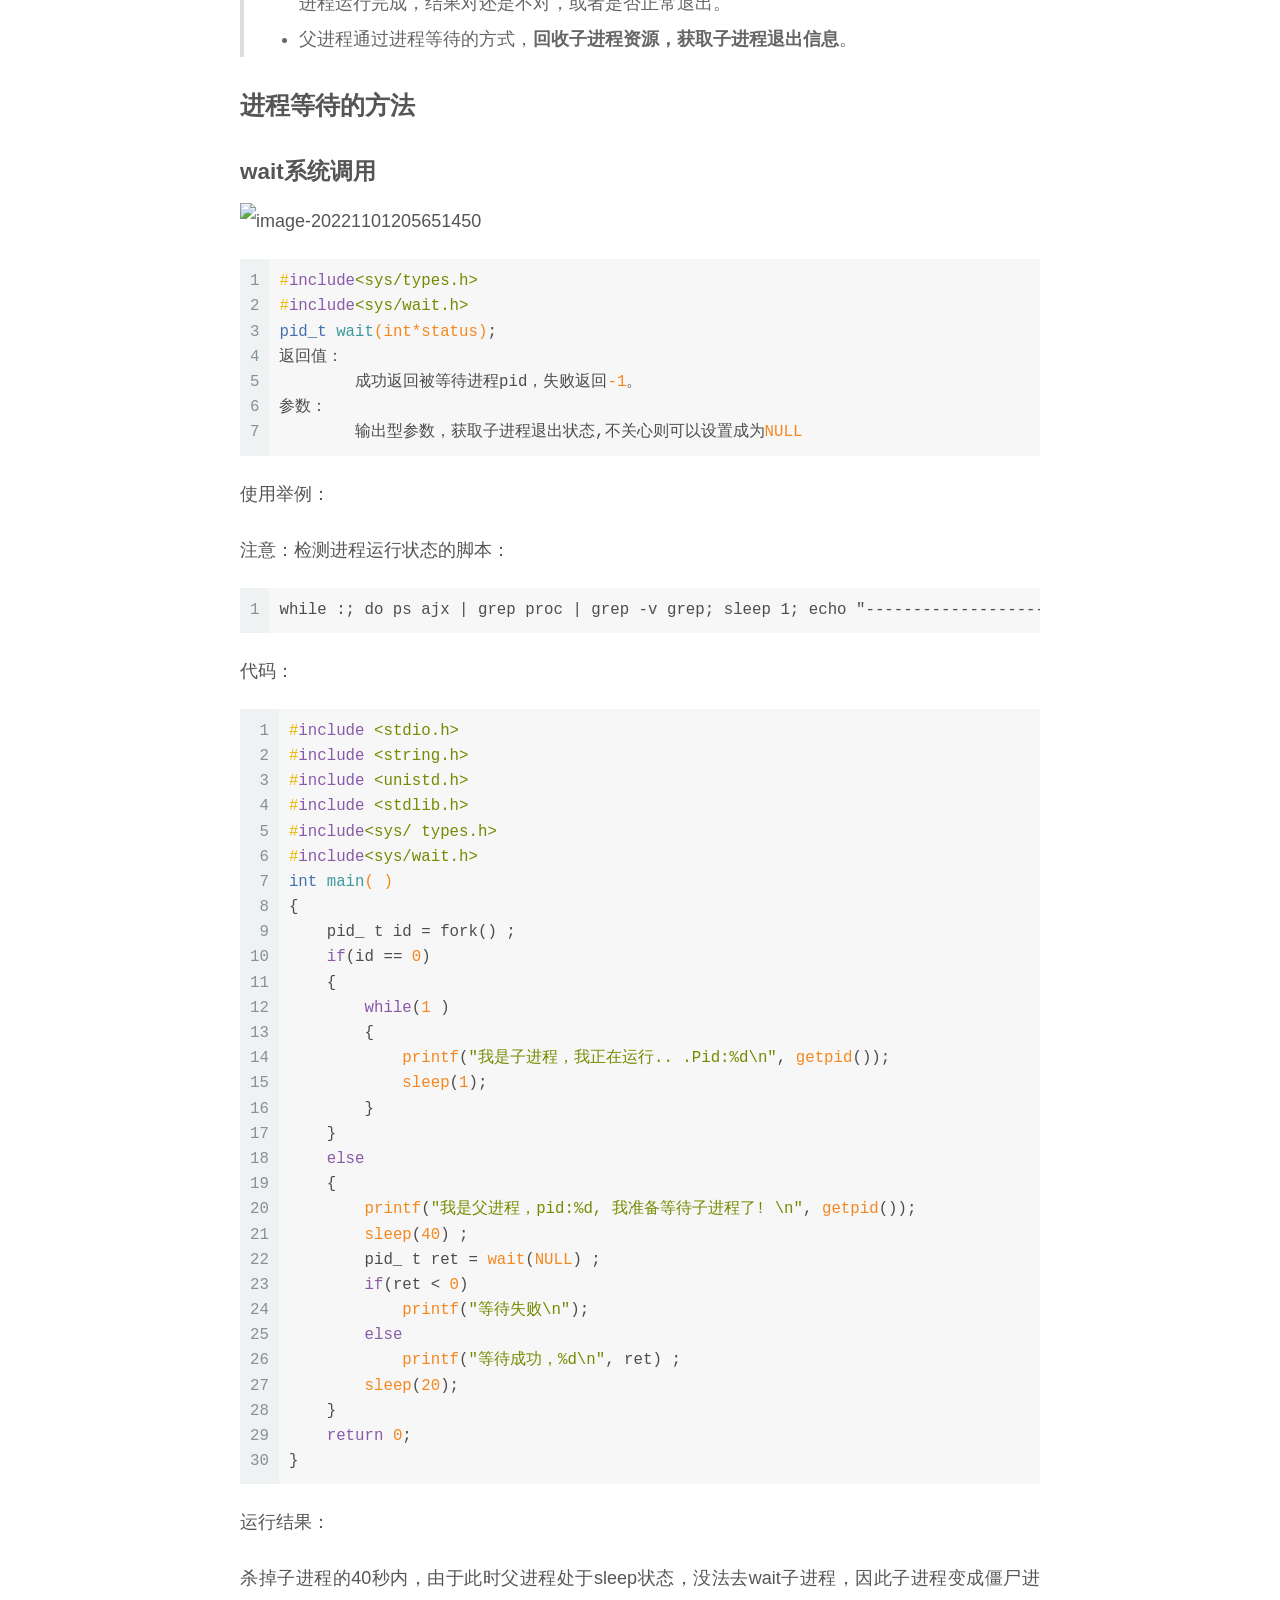
==== commit 110dc7bc: "Site updated: 2023-05-26 22:03:40" ====
--- a/index.html
+++ b/index.html
@@ -141,63 +141,6 @@
 
           <div class="content index posts-expand">
             
-      
-  
-  
-  <article itemscope itemtype="http://schema.org/Article" class="post-block" lang="zh-CN">
-    <link itemprop="mainEntityOfPage" href="http://example.com/2023/05/26/test/">
-
-    <span hidden itemprop="author" itemscope itemtype="http://schema.org/Person">
-      <meta itemprop="image" content="/images/avatar.gif">
-      <meta itemprop="name" content="John Doe">
-      <meta itemprop="description" content="">
-    </span>
-
-    <span hidden itemprop="publisher" itemscope itemtype="http://schema.org/Organization">
-      <meta itemprop="name" content="Hexo">
-    </span>
-      <header class="post-header">
-        <h2 class="post-title" itemprop="name headline">
-          
-            <a href="/2023/05/26/test/" class="post-title-link" itemprop="url">未命名</a>
-        </h2>
-
-        <div class="post-meta">
-            <span class="post-meta-item">
-              <span class="post-meta-item-icon">
-                <i class="far fa-calendar"></i>
-              </span>
-              <span class="post-meta-item-text">发表于</span>
-
-              <time title="创建时间：2023-05-26 21:41:23" itemprop="dateCreated datePublished" datetime="2023-05-26T21:41:23+08:00">2023-05-26</time>
-            </span>
-
-          
-
-        </div>
-      </header>
-
-    
-    
-    
-    <div class="post-body" itemprop="articleBody">
-
-      
-          
-      
-    </div>
-
-    
-    
-    
-      <footer class="post-footer">
-        <div class="post-eof"></div>
-      </footer>
-  </article>
-  
-  
-  
-
       
   
   
@@ -866,7 +809,7 @@
       <div class="site-state-item site-state-posts">
           <a href="/archives/">
         
-          <span class="site-state-item-count">3</span>
+          <span class="site-state-item-count">2</span>
           <span class="site-state-item-name">日志</span>
         </a>
       </div>
--- a/css/main.css
+++ b/css/main.css
@@ -1168,7 +1168,7 @@
 }
 .links-of-author a::before,
 .links-of-author span.exturl::before {
-  background: #ad8cff;
+  background: #9a8bff;
   border-radius: 50%;
   content: ' ';
   display: inline-block;
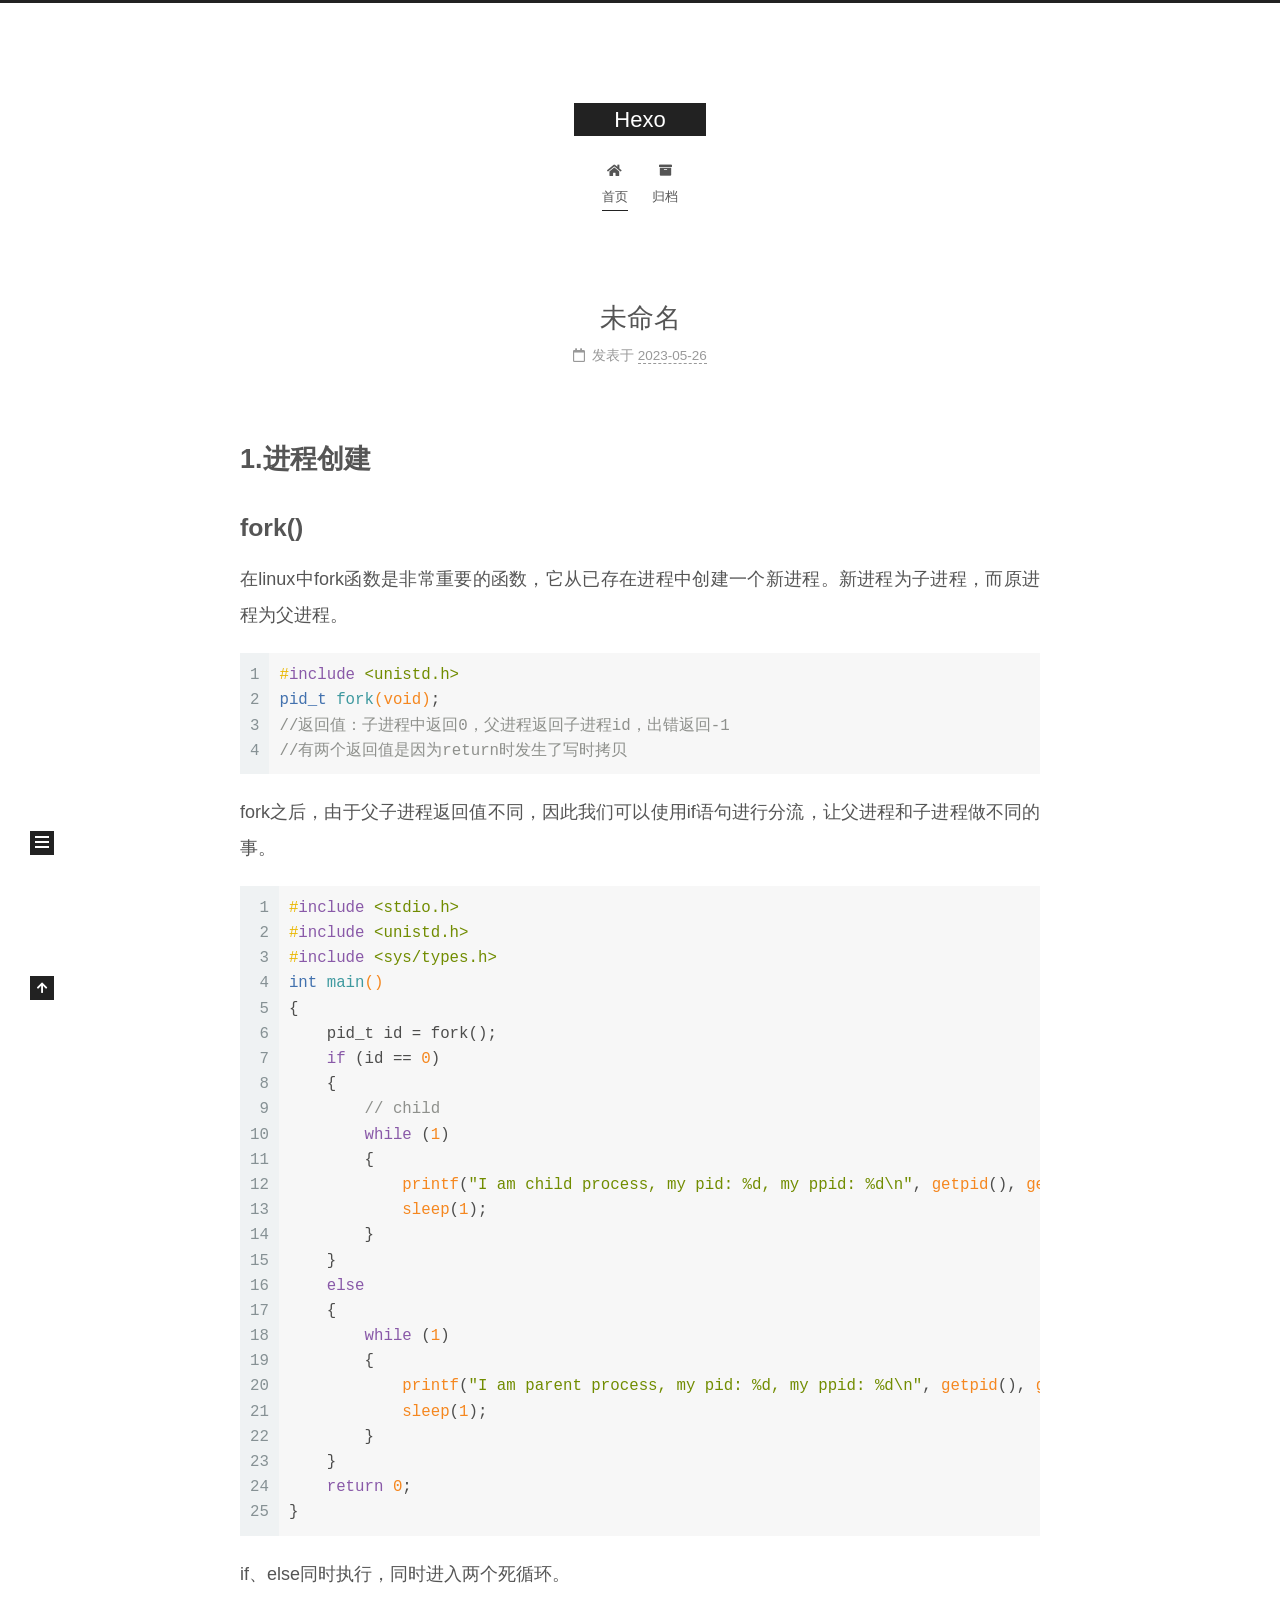
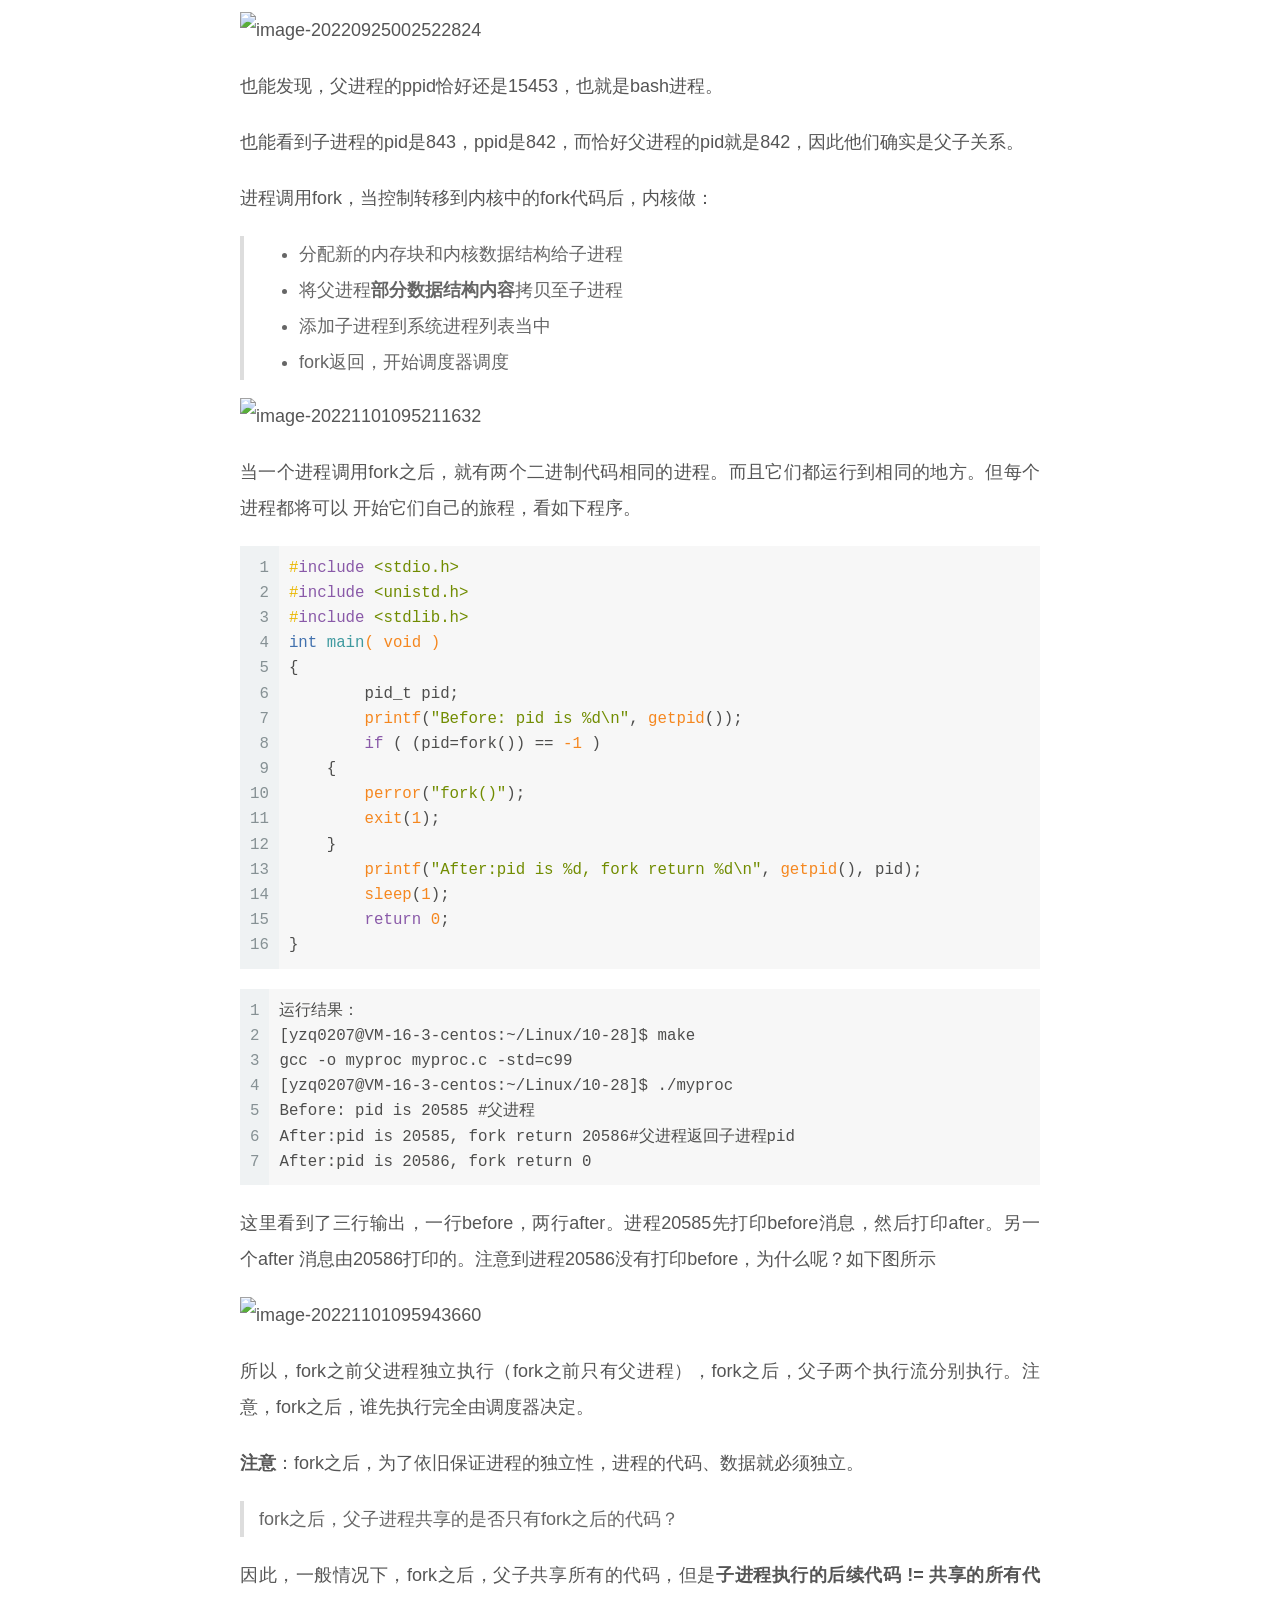
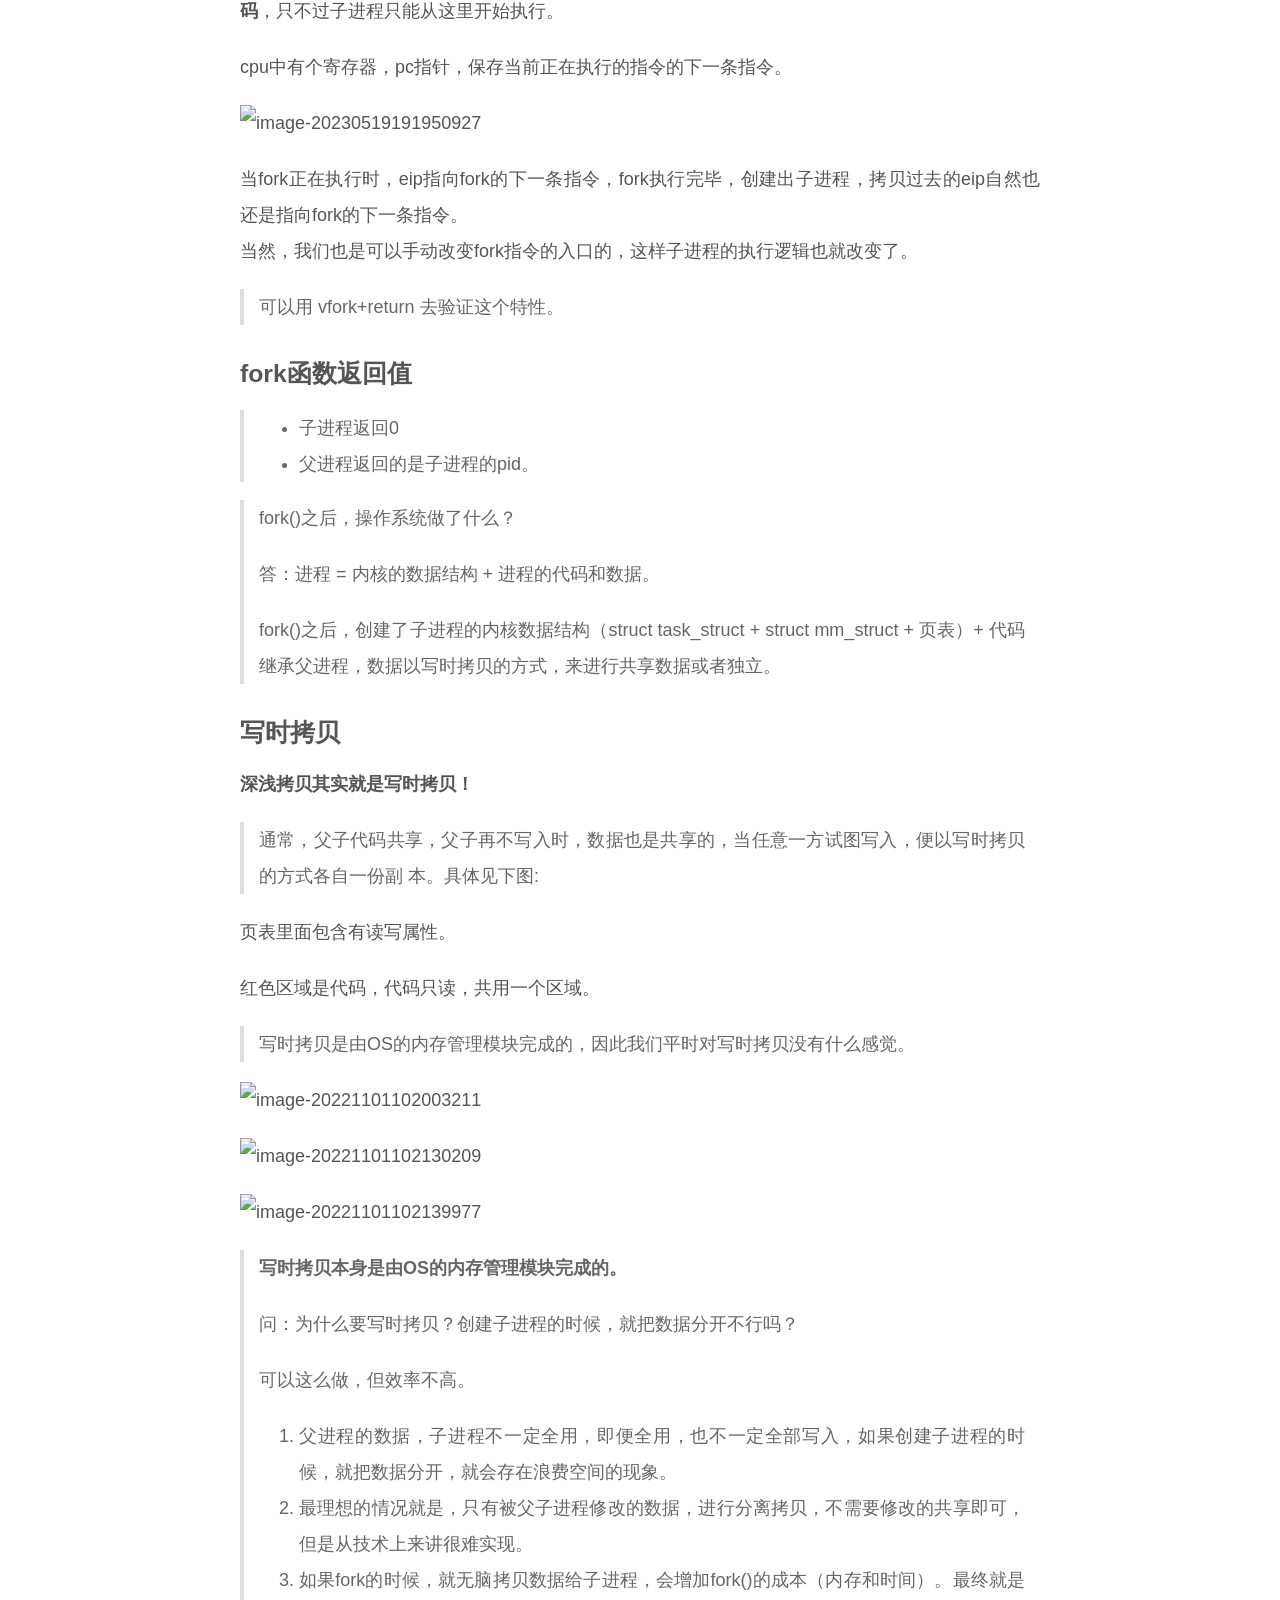
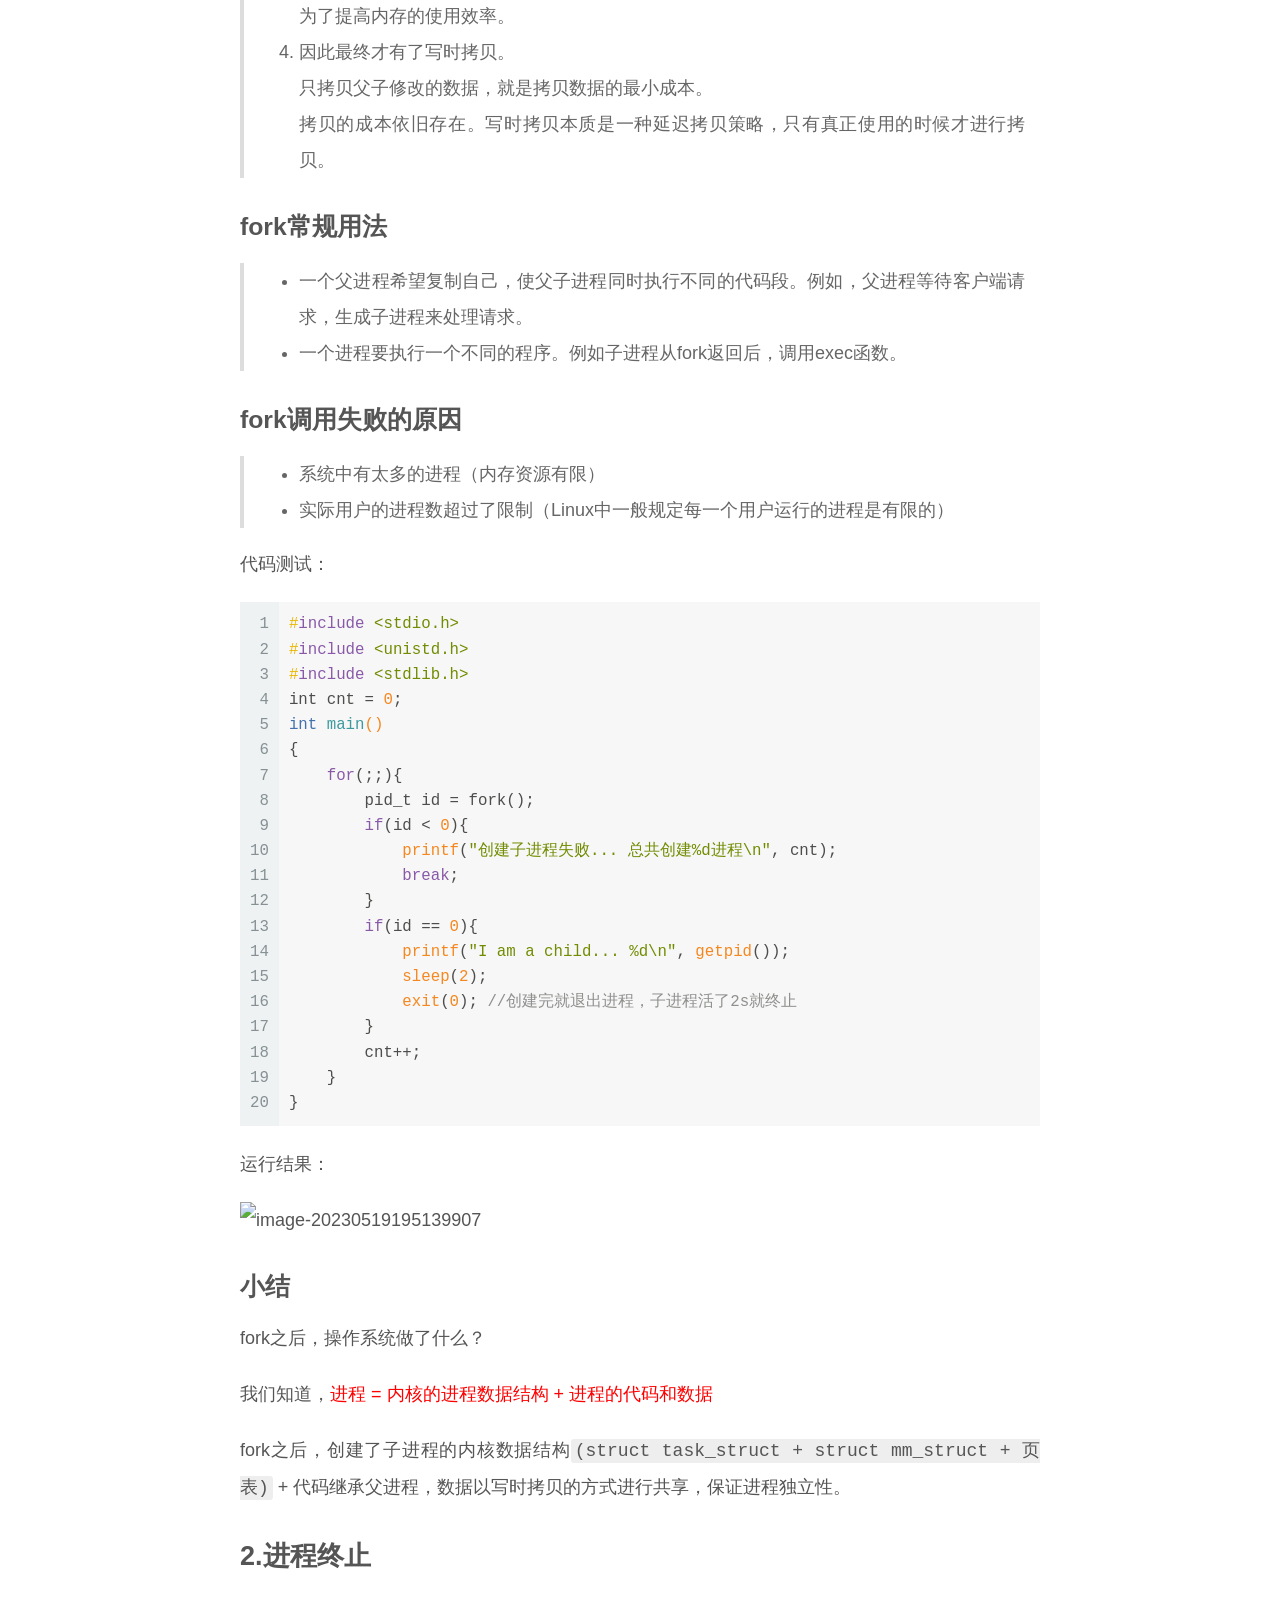
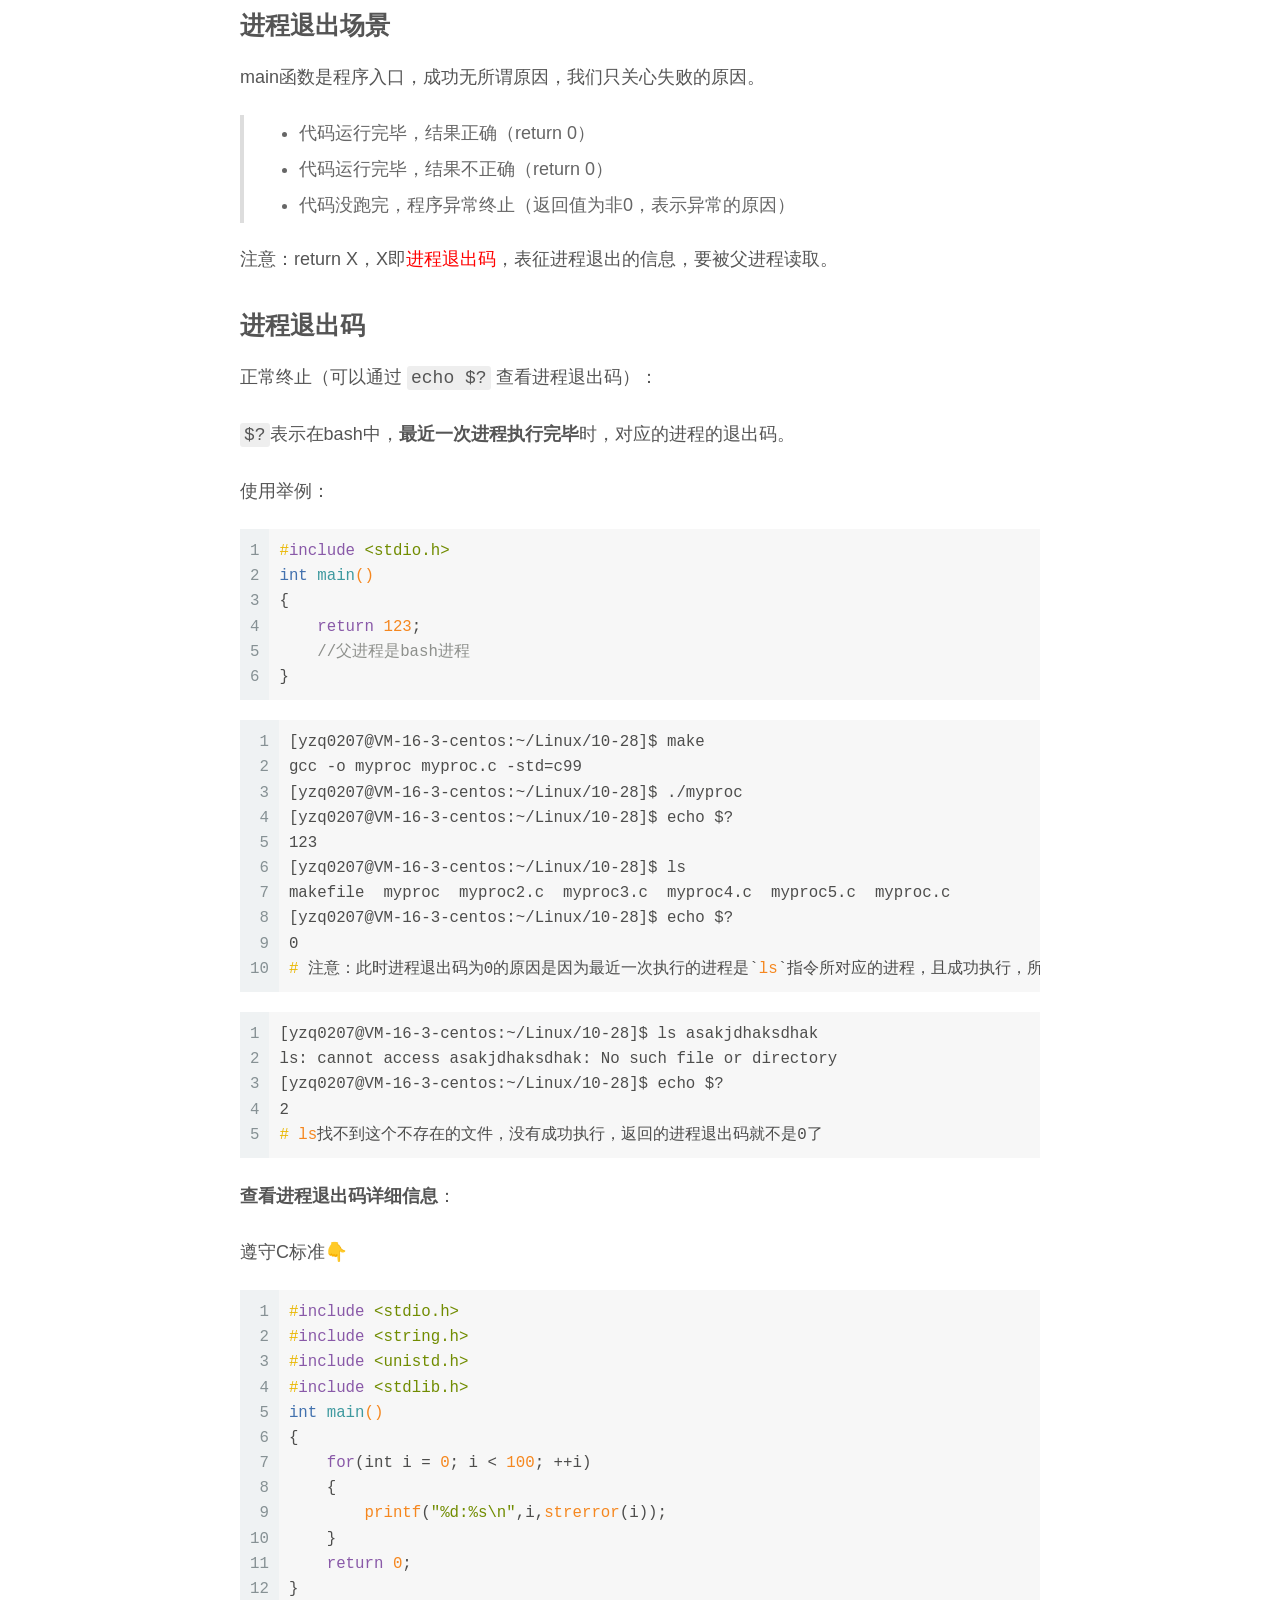
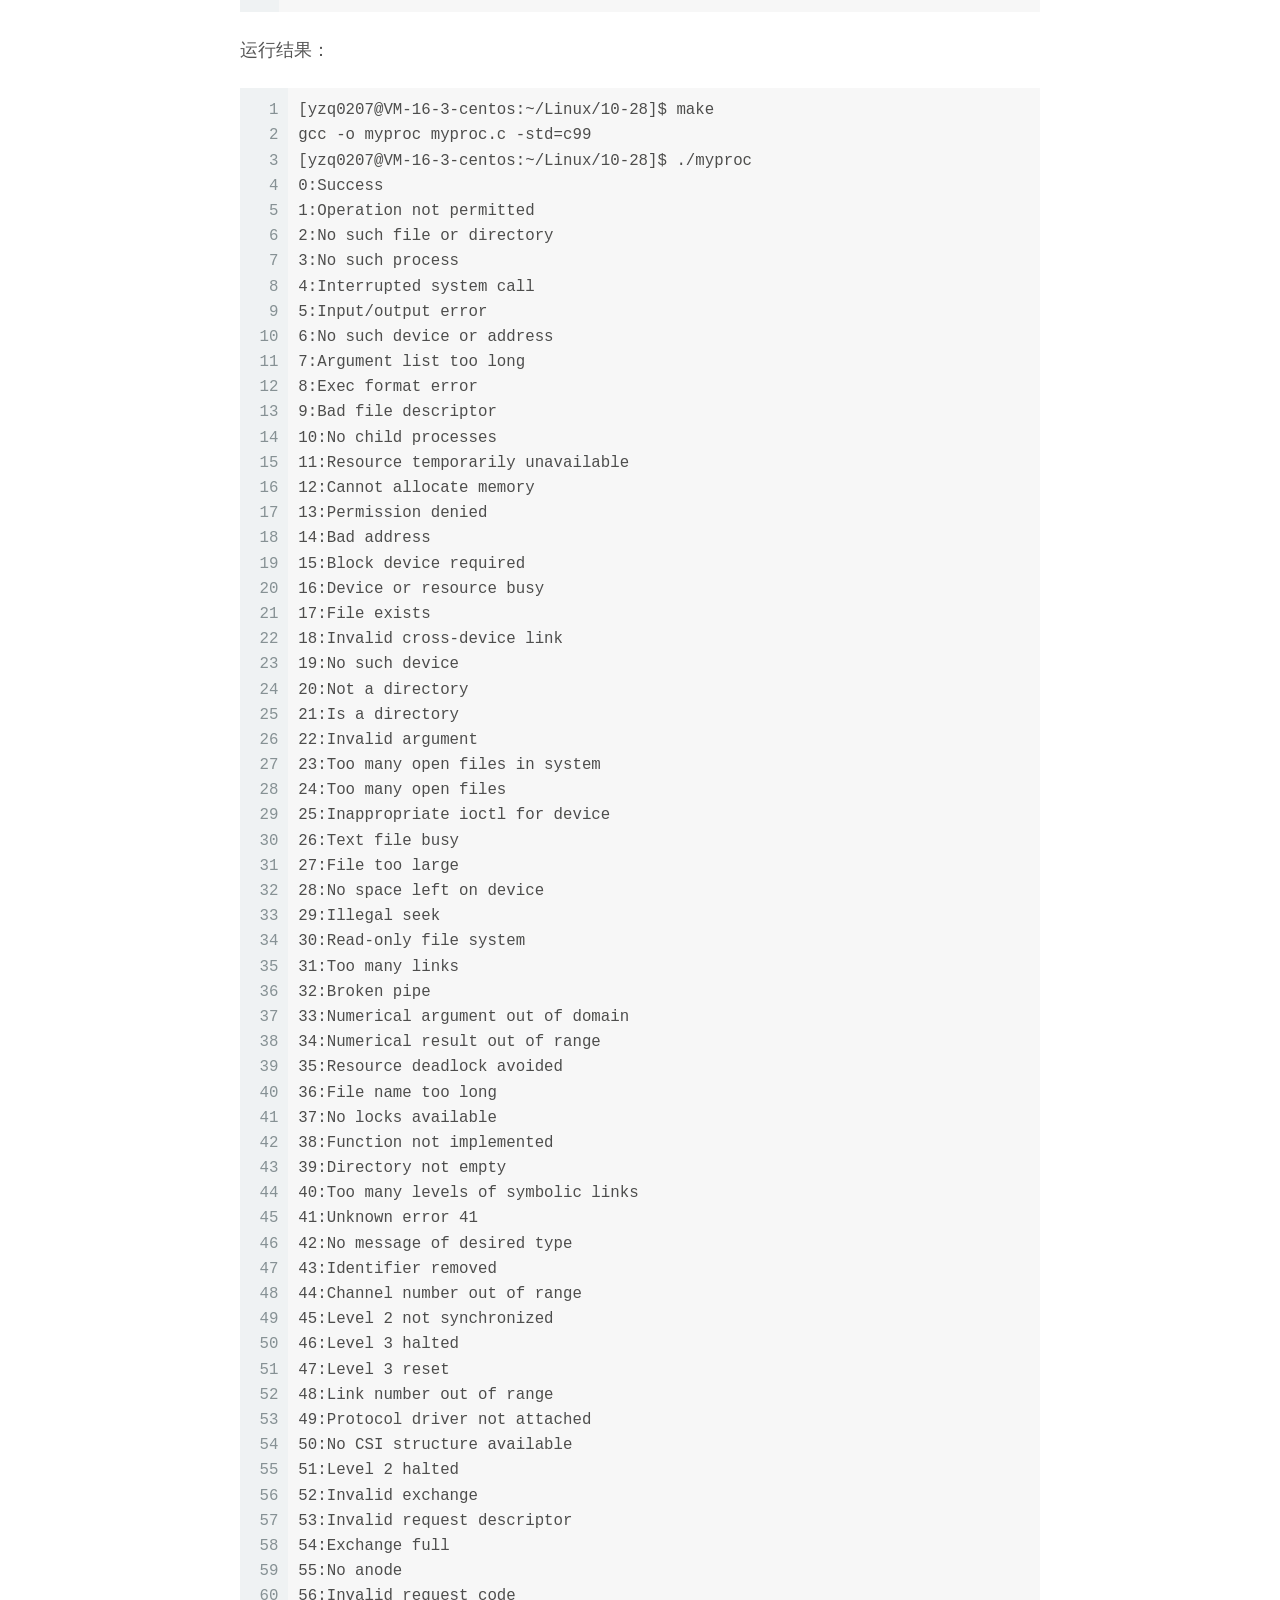
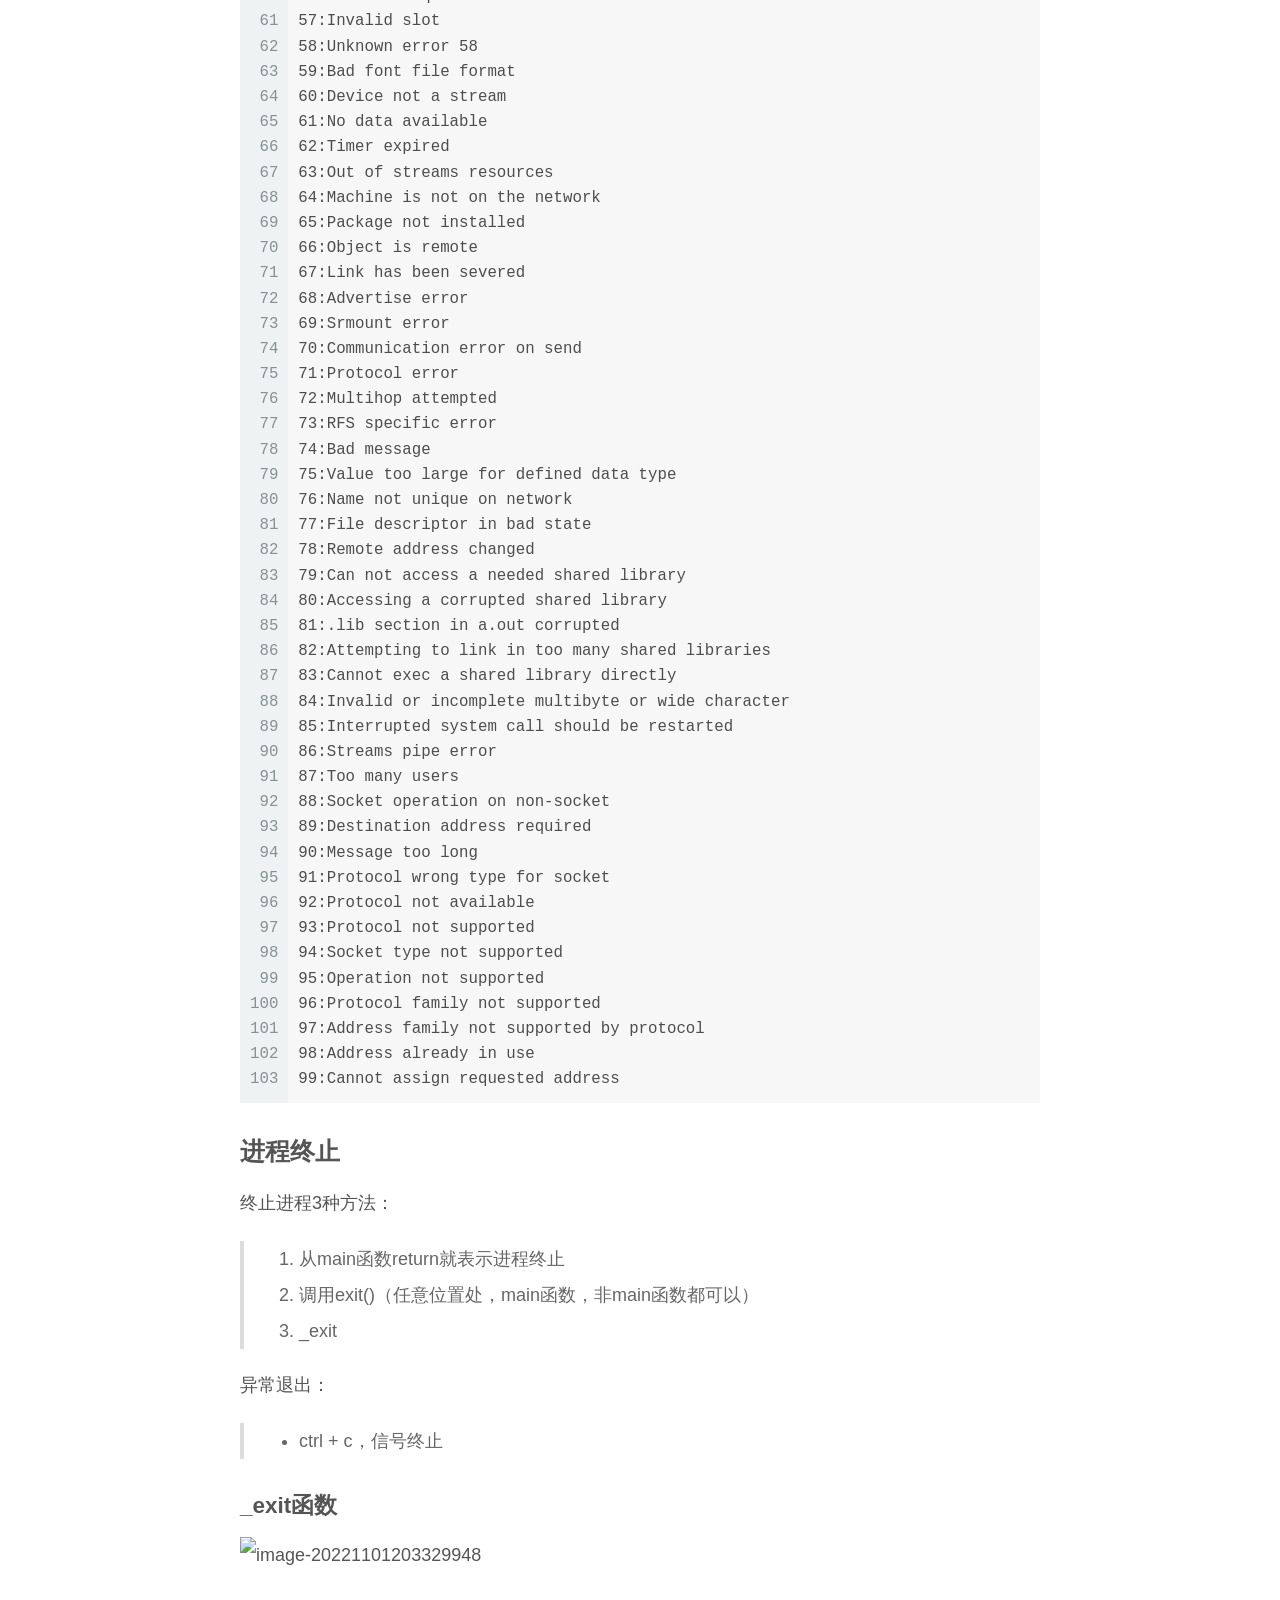
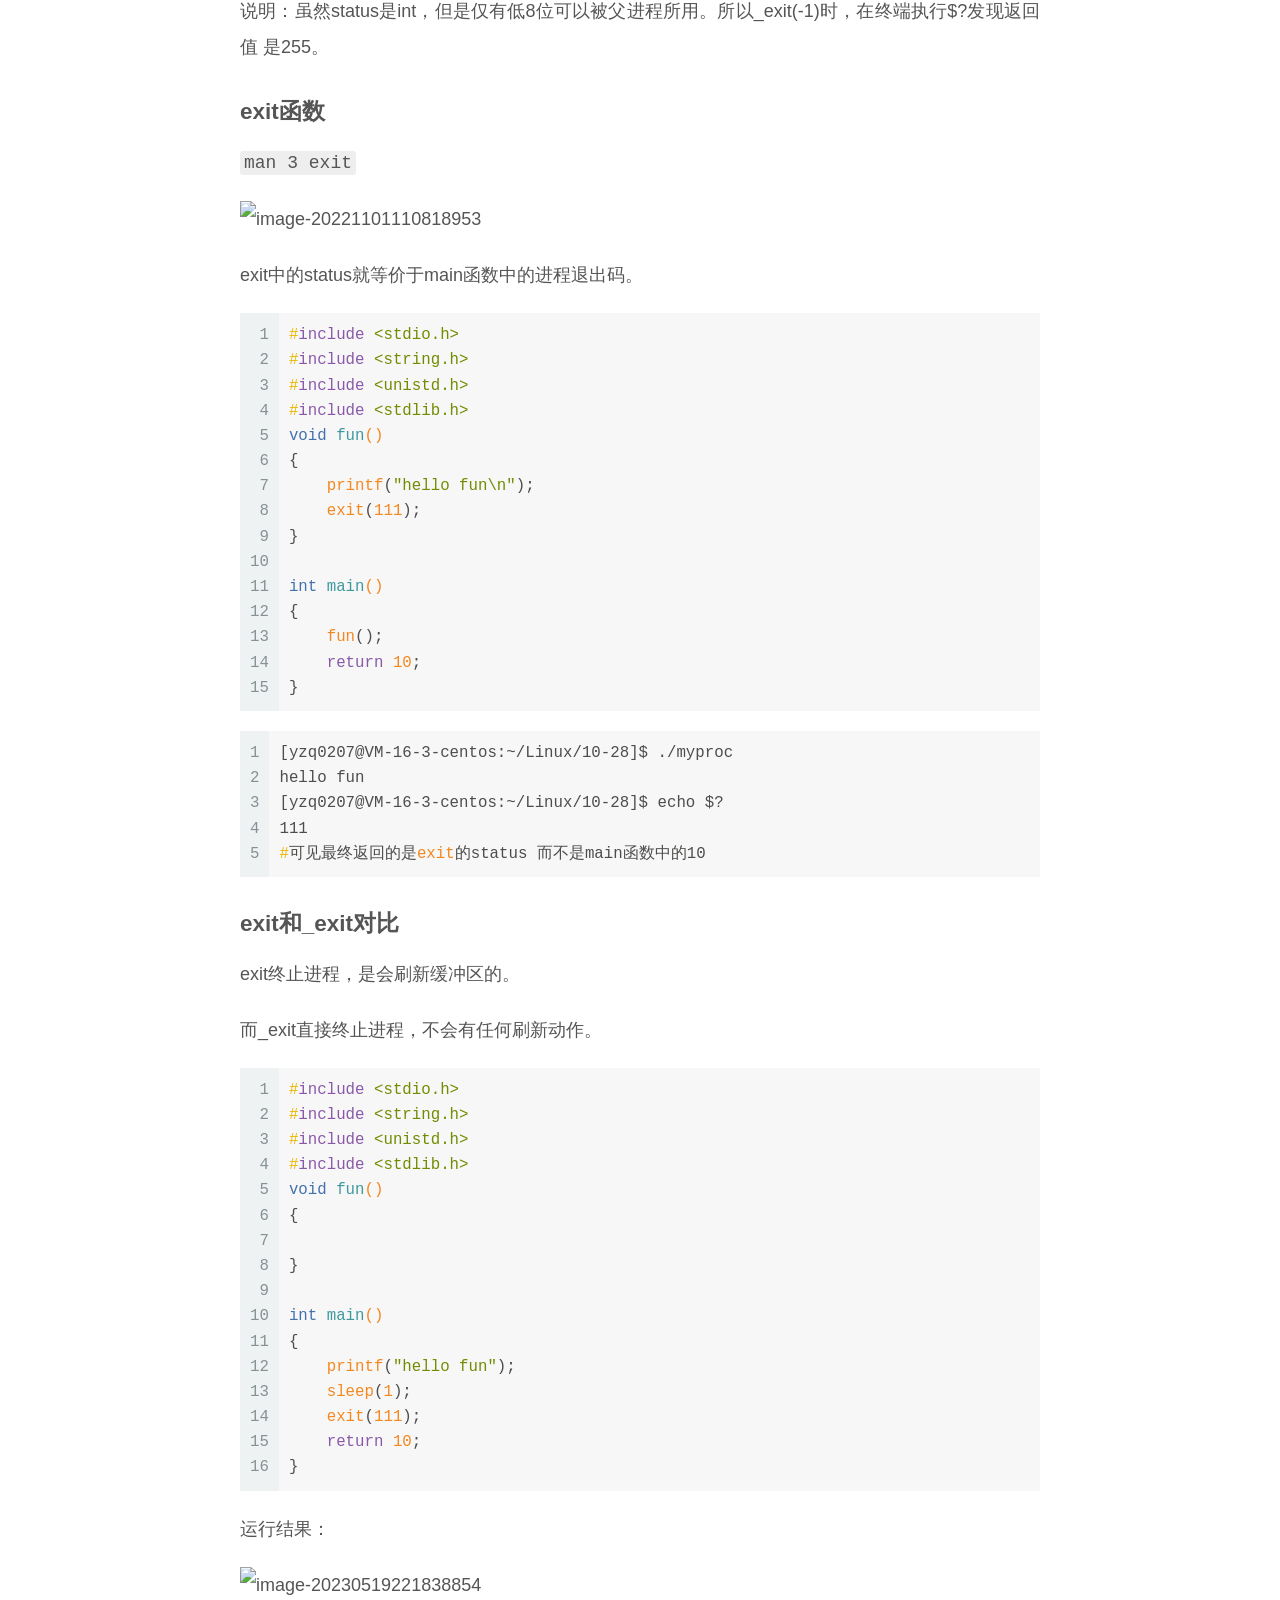
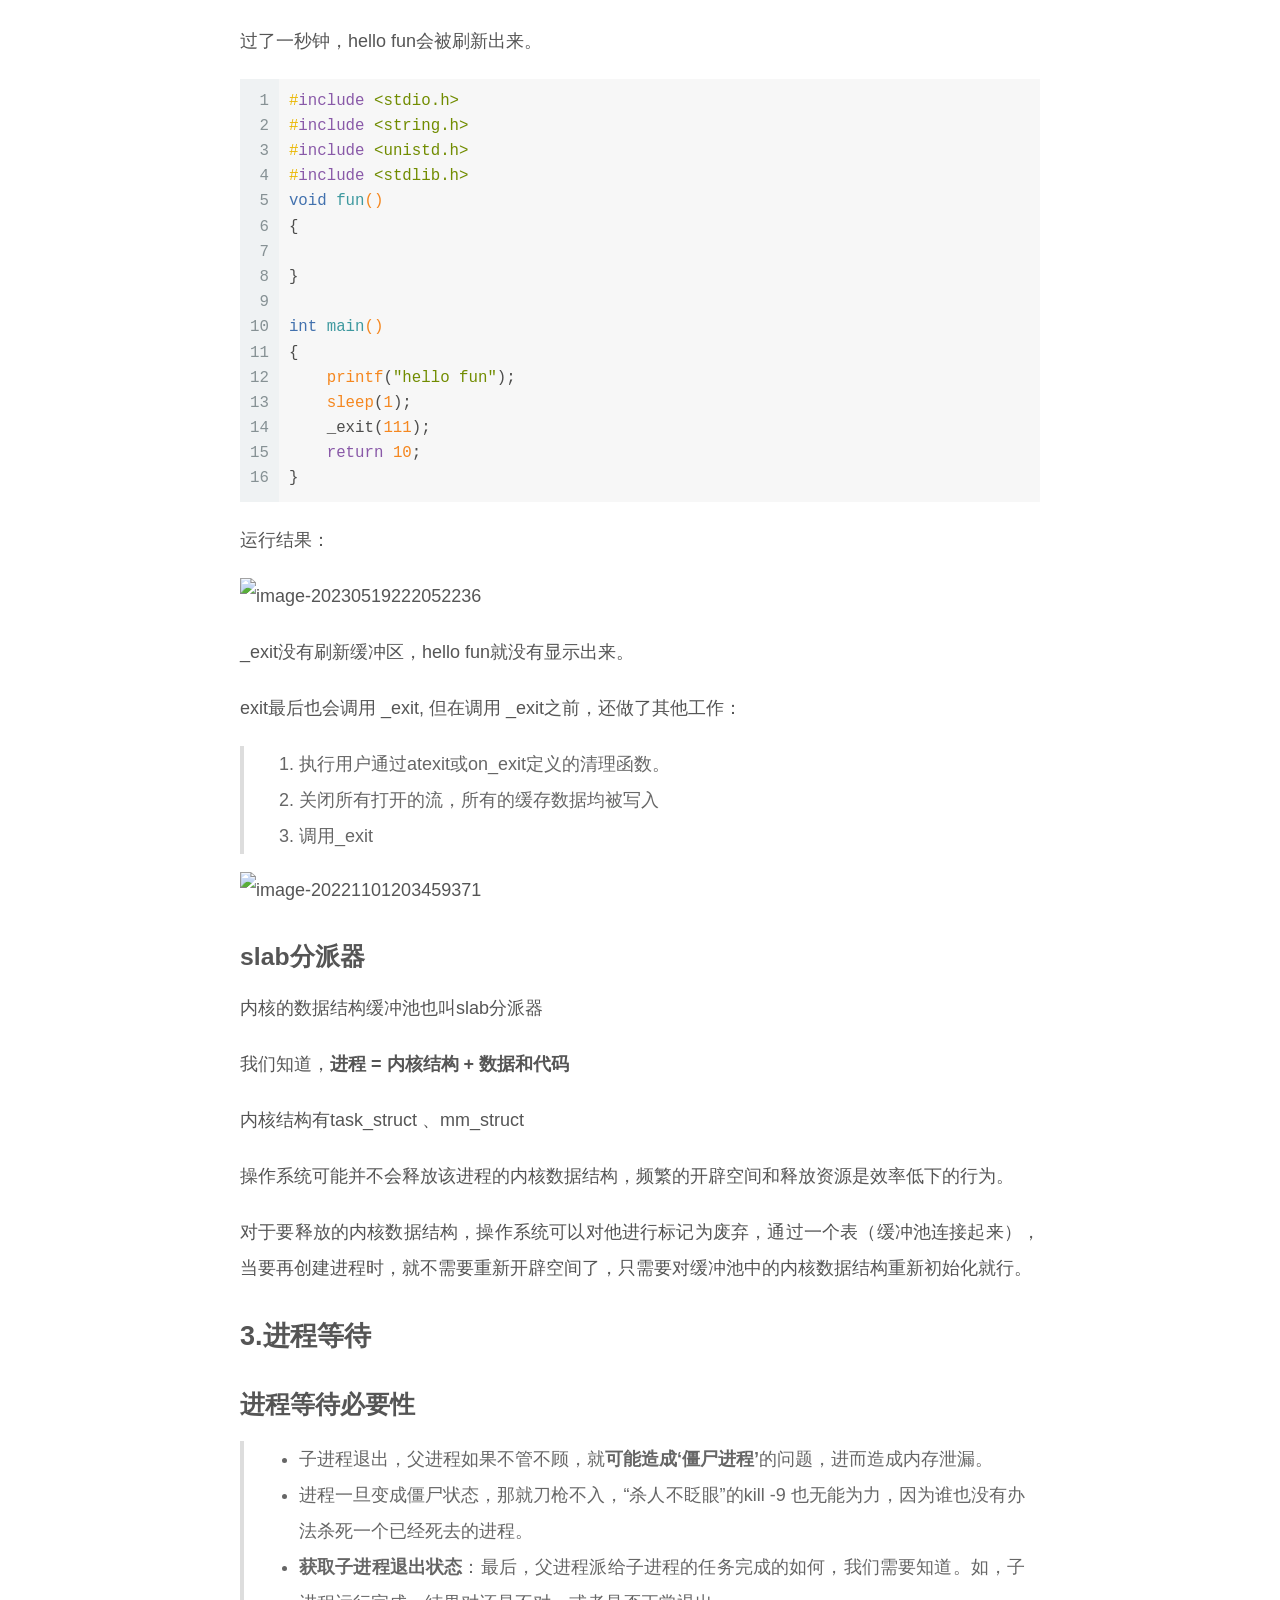
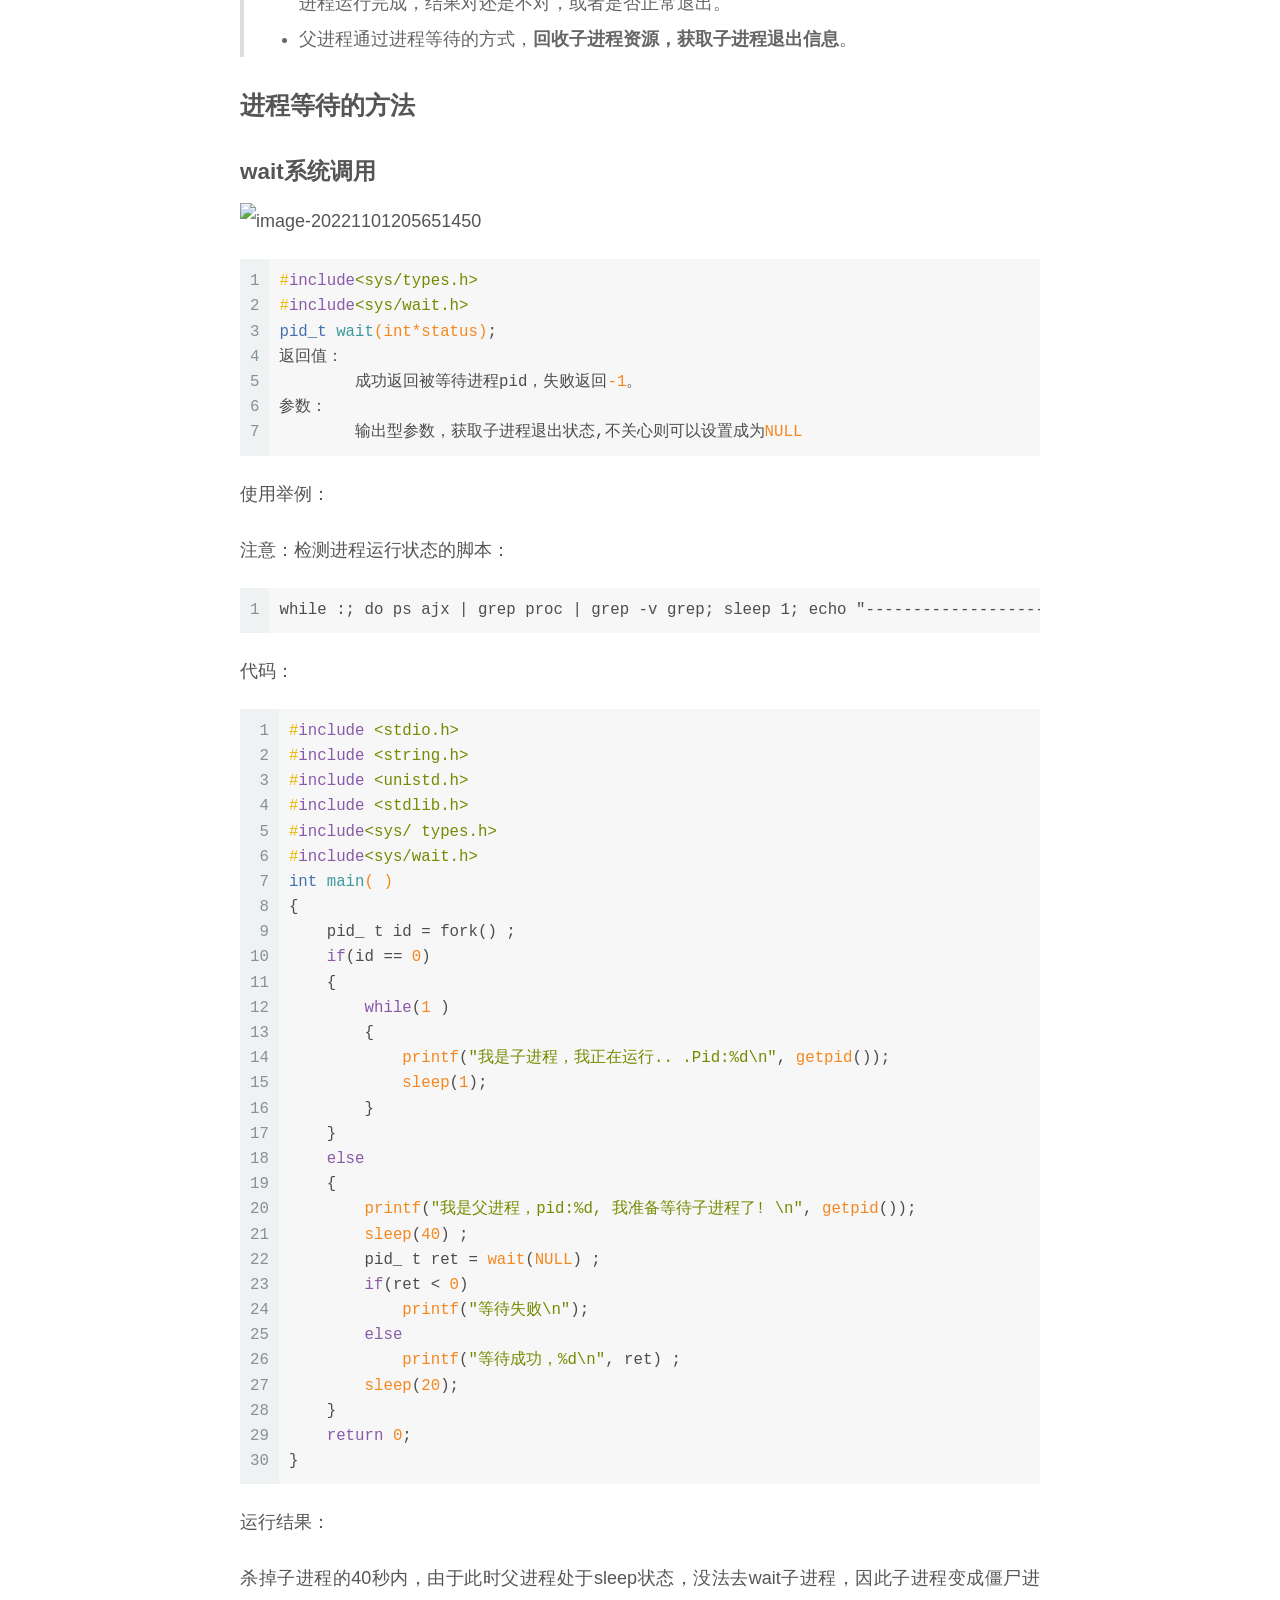
==== commit 2ca14ce1: "Site updated: 2023-05-26 23:17:27" ====
--- a/index.html
+++ b/index.html
@@ -145,7 +145,7 @@
   
   
   <article itemscope itemtype="http://schema.org/Article" class="post-block" lang="zh-CN">
-    <link itemprop="mainEntityOfPage" href="http://example.com/2023/05/26/%E8%BF%9B%E7%A8%8B%E6%8E%A7%E5%88%B6/">
+    <link itemprop="mainEntityOfPage" href="http://example.com/2023/05/26/4.%E8%BF%9B%E7%A8%8B%E6%8E%A7%E5%88%B6/">
 
     <span hidden itemprop="author" itemscope itemtype="http://schema.org/Person">
       <meta itemprop="image" content="/images/avatar.gif">
@@ -159,7 +159,7 @@
       <header class="post-header">
         <h2 class="post-title" itemprop="name headline">
           
-            <a href="/2023/05/26/%E8%BF%9B%E7%A8%8B%E6%8E%A7%E5%88%B6/" class="post-title-link" itemprop="url">未命名</a>
+            <a href="/2023/05/26/4.%E8%BF%9B%E7%A8%8B%E6%8E%A7%E5%88%B6/" class="post-title-link" itemprop="url">未命名</a>
         </h2>
 
         <div class="post-meta">
@@ -168,16 +168,10 @@
                 <i class="far fa-calendar"></i>
               </span>
               <span class="post-meta-item-text">发表于</span>
-
-              <time title="创建时间：2023-05-26 21:36:09" itemprop="dateCreated datePublished" datetime="2023-05-26T21:36:09+08:00">2023-05-26</time>
+              
+
+              <time title="创建时间：2023-05-26 23:17:03 / 修改时间：23:01:23" itemprop="dateCreated datePublished" datetime="2023-05-26T23:17:03+08:00">2023-05-26</time>
             </span>
-              <span class="post-meta-item">
-                <span class="post-meta-item-icon">
-                  <i class="far fa-calendar-check"></i>
-                </span>
-                <span class="post-meta-item-text">更新于</span>
-                <time title="修改时间：2023-05-25 18:11:17" itemprop="dateModified" datetime="2023-05-25T18:11:17+08:00">2023-05-25</time>
-              </span>
 
           
 
@@ -197,7 +191,7 @@
 <figure class="highlight cpp"><table><tr><td class="gutter"><pre><span class="line">1</span><br><span class="line">2</span><br><span class="line">3</span><br><span class="line">4</span><br><span class="line">5</span><br><span class="line">6</span><br><span class="line">7</span><br><span class="line">8</span><br><span class="line">9</span><br><span class="line">10</span><br><span class="line">11</span><br><span class="line">12</span><br><span class="line">13</span><br><span class="line">14</span><br><span class="line">15</span><br><span class="line">16</span><br><span class="line">17</span><br><span class="line">18</span><br><span class="line">19</span><br><span class="line">20</span><br><span class="line">21</span><br><span class="line">22</span><br><span class="line">23</span><br><span class="line">24</span><br><span class="line">25</span><br></pre></td><td class="code"><pre><span class="line"><span class="meta">#<span class="keyword">include</span> <span class="string">&lt;stdio.h&gt;</span></span></span><br><span class="line"><span class="meta">#<span class="keyword">include</span> <span class="string">&lt;unistd.h&gt;</span></span></span><br><span class="line"><span class="meta">#<span class="keyword">include</span> <span class="string">&lt;sys/types.h&gt;</span></span></span><br><span class="line"><span class="function"><span class="type">int</span> <span class="title">main</span><span class="params">()</span></span></span><br><span class="line"><span class="function"></span>&#123;</span><br><span class="line">    <span class="type">pid_t</span> id = fork();</span><br><span class="line">    <span class="keyword">if</span> (id == <span class="number">0</span>)</span><br><span class="line">    &#123;</span><br><span class="line">        <span class="comment">// child</span></span><br><span class="line">        <span class="keyword">while</span> (<span class="number">1</span>)</span><br><span class="line">        &#123;</span><br><span class="line">            <span class="built_in">printf</span>(<span class="string">&quot;I am child process, my pid: %d, my ppid: %d\n&quot;</span>, <span class="built_in">getpid</span>(), <span class="built_in">getppid</span>());</span><br><span class="line">            <span class="built_in">sleep</span>(<span class="number">1</span>);</span><br><span class="line">        &#125;</span><br><span class="line">    &#125;</span><br><span class="line">    <span class="keyword">else</span></span><br><span class="line">    &#123;</span><br><span class="line">        <span class="keyword">while</span> (<span class="number">1</span>)</span><br><span class="line">        &#123;</span><br><span class="line">            <span class="built_in">printf</span>(<span class="string">&quot;I am parent process, my pid: %d, my ppid: %d\n&quot;</span>, <span class="built_in">getpid</span>(), <span class="built_in">getppid</span>());</span><br><span class="line">            <span class="built_in">sleep</span>(<span class="number">1</span>);</span><br><span class="line">        &#125;</span><br><span class="line">    &#125;</span><br><span class="line">    <span class="keyword">return</span> <span class="number">0</span>;</span><br><span class="line">&#125;</span><br></pre></td></tr></table></figure>
 
 <p>if、else同时执行，同时进入两个死循环。</p>
-<p><img src="/Image/image-20220925002522824.png" alt="image-20220925002522824"></p>
+<p><img src="https://raw.githubusercontent.com/TauCeti0207/blog-image/main/2023/202305262254161.png" alt="image-20220925002522824"></p>
 <p>也能发现，父进程的ppid恰好还是15453，也就是bash进程。</p>
 <p>也能看到子进程的pid是843，ppid是842，而恰好父进程的pid就是842，因此他们确实是父子关系。</p>
 <p>进程调用fork，当控制转移到内核中的fork代码后，内核做：</p>
@@ -209,14 +203,14 @@
 <li>fork返回，开始调度器调度</li>
 </ul>
 </blockquote>
-<p><img src="/Image/image-20221101095211632.png" alt="image-20221101095211632"></p>
+<p><img src="https://raw.githubusercontent.com/TauCeti0207/blog-image/main/2023/202305262255064.png" alt="image-20221101095211632"></p>
 <p>当一个进程调用fork之后，就有两个二进制代码相同的进程。而且它们都运行到相同的地方。但每个进程都将可以 开始它们自己的旅程，看如下程序。</p>
 <figure class="highlight cpp"><table><tr><td class="gutter"><pre><span class="line">1</span><br><span class="line">2</span><br><span class="line">3</span><br><span class="line">4</span><br><span class="line">5</span><br><span class="line">6</span><br><span class="line">7</span><br><span class="line">8</span><br><span class="line">9</span><br><span class="line">10</span><br><span class="line">11</span><br><span class="line">12</span><br><span class="line">13</span><br><span class="line">14</span><br><span class="line">15</span><br><span class="line">16</span><br></pre></td><td class="code"><pre><span class="line"><span class="meta">#<span class="keyword">include</span> <span class="string">&lt;stdio.h&gt;</span></span></span><br><span class="line"><span class="meta">#<span class="keyword">include</span> <span class="string">&lt;unistd.h&gt;</span></span></span><br><span class="line"><span class="meta">#<span class="keyword">include</span> <span class="string">&lt;stdlib.h&gt;</span></span></span><br><span class="line"><span class="function"><span class="type">int</span> <span class="title">main</span><span class="params">( <span class="type">void</span> )</span></span></span><br><span class="line"><span class="function"></span>&#123;</span><br><span class="line">	<span class="type">pid_t</span> pid;</span><br><span class="line">	<span class="built_in">printf</span>(<span class="string">&quot;Before: pid is %d\n&quot;</span>, <span class="built_in">getpid</span>());</span><br><span class="line">	<span class="keyword">if</span> ( (pid=fork()) == <span class="number">-1</span> )</span><br><span class="line">    &#123;</span><br><span class="line">        <span class="built_in">perror</span>(<span class="string">&quot;fork()&quot;</span>);</span><br><span class="line">        <span class="built_in">exit</span>(<span class="number">1</span>);</span><br><span class="line">    &#125;</span><br><span class="line">	<span class="built_in">printf</span>(<span class="string">&quot;After:pid is %d, fork return %d\n&quot;</span>, <span class="built_in">getpid</span>(), pid);</span><br><span class="line">	<span class="built_in">sleep</span>(<span class="number">1</span>);</span><br><span class="line">	<span class="keyword">return</span> <span class="number">0</span>;</span><br><span class="line">&#125; </span><br></pre></td></tr></table></figure>
 
 <figure class="highlight shell"><table><tr><td class="gutter"><pre><span class="line">1</span><br><span class="line">2</span><br><span class="line">3</span><br><span class="line">4</span><br><span class="line">5</span><br><span class="line">6</span><br><span class="line">7</span><br></pre></td><td class="code"><pre><span class="line">运行结果：</span><br><span class="line">[yzq0207@VM-16-3-centos:~/Linux/10-28]$ make</span><br><span class="line">gcc -o myproc myproc.c -std=c99</span><br><span class="line">[yzq0207@VM-16-3-centos:~/Linux/10-28]$ ./myproc </span><br><span class="line">Before: pid is 20585 #父进程</span><br><span class="line">After:pid is 20585, fork return 20586#父进程返回子进程pid</span><br><span class="line">After:pid is 20586, fork return 0</span><br></pre></td></tr></table></figure>
 
 <p>这里看到了三行输出，一行before，两行after。进程20585先打印before消息，然后打印after。另一个after 消息由20586打印的。注意到进程20586没有打印before，为什么呢？如下图所示</p>
-<p><img src="/Image/image-20221101095943660.png" alt="image-20221101095943660"></p>
+<p><img src="https://raw.githubusercontent.com/TauCeti0207/blog-image/main/2023/202305262255065.png" alt="image-20221101095943660"></p>
 <p>所以，fork之前父进程独立执行（fork之前只有父进程），fork之后，父子两个执行流分别执行。注意，fork之后，谁先执行完全由调度器决定。</p>
 <p><strong>注意</strong>：fork之后，为了依旧保证进程的独立性，进程的代码、数据就必须独立。</p>
 <blockquote>
@@ -224,7 +218,7 @@
 </blockquote>
 <p>因此，一般情况下，fork之后，父子共享所有的代码，但是<strong>子进程执行的后续代码 !&#x3D; 共享的所有代码</strong>，只不过子进程只能从这里开始执行。</p>
 <p>cpu中有个寄存器，pc指针，保存当前正在执行的指令的下一条指令。</p>
-<p><img src="/./Image/image-20230519191950927.png" alt="image-20230519191950927"></p>
+<p><img src="https://raw.githubusercontent.com/TauCeti0207/blog-image/main/2023/202305262255066.png" alt="image-20230519191950927"></p>
 <p>当fork正在执行时，eip指向fork的下一条指令，fork执行完毕，创建出子进程，拷贝过去的eip自然也还是指向fork的下一条指令。<br>当然，我们也是可以手动改变fork指令的入口的，这样子进程的执行逻辑也就改变了。</p>
 <blockquote>
 <p>可以用 vfork+return 去验证这个特性。</p>
@@ -249,9 +243,9 @@
 <blockquote>
 <p>写时拷贝是由OS的内存管理模块完成的，因此我们平时对写时拷贝没有什么感觉。</p>
 </blockquote>
-<p><img src="/Image/image-20221101102003211.png" alt="image-20221101102003211"></p>
-<p><img src="/Image/image-20221101102130209.png" alt="image-20221101102130209"></p>
-<p><img src="/Image/image-20221101102139977.png" alt="image-20221101102139977"></p>
+<p><img src="https://raw.githubusercontent.com/TauCeti0207/blog-image/main/2023/202305262255067.png" alt="image-20221101102003211"></p>
+<p><img src="https://raw.githubusercontent.com/TauCeti0207/blog-image/main/2023/202305262255068.png" alt="image-20221101102130209"></p>
+<p><img src="https://raw.githubusercontent.com/TauCeti0207/blog-image/main/2023/202305262255069.png" alt="image-20221101102139977"></p>
 <blockquote>
 <p><strong>写时拷贝本身是由OS的内存管理模块完成的。</strong></p>
 <p>问：为什么要写时拷贝？创建子进程的时候，就把数据分开不行吗？</p>
@@ -279,7 +273,7 @@
 <figure class="highlight cpp"><table><tr><td class="gutter"><pre><span class="line">1</span><br><span class="line">2</span><br><span class="line">3</span><br><span class="line">4</span><br><span class="line">5</span><br><span class="line">6</span><br><span class="line">7</span><br><span class="line">8</span><br><span class="line">9</span><br><span class="line">10</span><br><span class="line">11</span><br><span class="line">12</span><br><span class="line">13</span><br><span class="line">14</span><br><span class="line">15</span><br><span class="line">16</span><br><span class="line">17</span><br><span class="line">18</span><br><span class="line">19</span><br><span class="line">20</span><br></pre></td><td class="code"><pre><span class="line"><span class="meta">#<span class="keyword">include</span> <span class="string">&lt;stdio.h&gt;</span></span></span><br><span class="line"><span class="meta">#<span class="keyword">include</span> <span class="string">&lt;unistd.h&gt;</span></span></span><br><span class="line"><span class="meta">#<span class="keyword">include</span> <span class="string">&lt;stdlib.h&gt;</span></span></span><br><span class="line"><span class="type">int</span> cnt = <span class="number">0</span>;</span><br><span class="line"><span class="function"><span class="type">int</span> <span class="title">main</span><span class="params">()</span></span></span><br><span class="line"><span class="function"></span>&#123;</span><br><span class="line">    <span class="keyword">for</span>(;;)&#123;</span><br><span class="line">        <span class="type">pid_t</span> id = fork();</span><br><span class="line">        <span class="keyword">if</span>(id &lt; <span class="number">0</span>)&#123;</span><br><span class="line">            <span class="built_in">printf</span>(<span class="string">&quot;创建子进程失败... 总共创建%d进程\n&quot;</span>, cnt);</span><br><span class="line">            <span class="keyword">break</span>;</span><br><span class="line">        &#125;</span><br><span class="line">        <span class="keyword">if</span>(id == <span class="number">0</span>)&#123;</span><br><span class="line">            <span class="built_in">printf</span>(<span class="string">&quot;I am a child... %d\n&quot;</span>, <span class="built_in">getpid</span>());</span><br><span class="line">            <span class="built_in">sleep</span>(<span class="number">2</span>);</span><br><span class="line">            <span class="built_in">exit</span>(<span class="number">0</span>); <span class="comment">//创建完就退出进程，子进程活了2s就终止</span></span><br><span class="line">        &#125;</span><br><span class="line">        cnt++;</span><br><span class="line">    &#125;</span><br><span class="line">&#125;</span><br></pre></td></tr></table></figure>
 
 <p>运行结果：</p>
-<p><img src="/./Image/image-20230519195139907.png" alt="image-20230519195139907"></p>
+<p><img src="https://raw.githubusercontent.com/TauCeti0207/blog-image/main/2023/202305262255070.png" alt="image-20230519195139907"></p>
 <h2 id="小结"><a href="#小结" class="headerlink" title="小结"></a>小结</h2><p>fork之后，操作系统做了什么？</p>
 <p>我们知道，<font color='red'>进程 &#x3D; 内核的进程数据结构 + 进程的代码和数据</font></p>
 <p>fork之后，创建了子进程的内核数据结构<code>(struct task_struct + struct mm_struct + 页表)</code> + 代码继承父进程，数据以写时拷贝的方式进行共享，保证进程独立性。</p>
@@ -330,10 +324,10 @@
 <li>ctrl + c，信号终止</li>
 </ul>
 </blockquote>
-<h3 id="exit函数"><a href="#exit函数" class="headerlink" title="_exit函数"></a>_exit函数</h3><p><img src="/Image/image-20221101203329948.png" alt="image-20221101203329948"></p>
+<h3 id="exit函数"><a href="#exit函数" class="headerlink" title="_exit函数"></a>_exit函数</h3><p><img src="https://raw.githubusercontent.com/TauCeti0207/blog-image/main/2023/202305262255071.png" alt="image-20221101203329948"></p>
 <p>说明：虽然status是int，但是仅有低8位可以被父进程所用。所以_exit(-1)时，在终端执行$?发现返回值 是255。</p>
 <h3 id="exit函数-1"><a href="#exit函数-1" class="headerlink" title="exit函数"></a>exit函数</h3><p><code>man 3 exit</code></p>
-<p><img src="/Image/image-20221101110818953.png" alt="image-20221101110818953"></p>
+<p><img src="https://raw.githubusercontent.com/TauCeti0207/blog-image/main/2023/202305262255072.png" alt="image-20221101110818953"></p>
 <p>exit中的status就等价于main函数中的进程退出码。</p>
 <figure class="highlight cpp"><table><tr><td class="gutter"><pre><span class="line">1</span><br><span class="line">2</span><br><span class="line">3</span><br><span class="line">4</span><br><span class="line">5</span><br><span class="line">6</span><br><span class="line">7</span><br><span class="line">8</span><br><span class="line">9</span><br><span class="line">10</span><br><span class="line">11</span><br><span class="line">12</span><br><span class="line">13</span><br><span class="line">14</span><br><span class="line">15</span><br></pre></td><td class="code"><pre><span class="line"><span class="meta">#<span class="keyword">include</span> <span class="string">&lt;stdio.h&gt;</span></span></span><br><span class="line"><span class="meta">#<span class="keyword">include</span> <span class="string">&lt;string.h&gt;</span></span></span><br><span class="line"><span class="meta">#<span class="keyword">include</span> <span class="string">&lt;unistd.h&gt;</span></span></span><br><span class="line"><span class="meta">#<span class="keyword">include</span> <span class="string">&lt;stdlib.h&gt;</span></span></span><br><span class="line"><span class="function"><span class="type">void</span> <span class="title">fun</span><span class="params">()</span></span></span><br><span class="line"><span class="function"></span>&#123;</span><br><span class="line">    <span class="built_in">printf</span>(<span class="string">&quot;hello fun\n&quot;</span>);</span><br><span class="line">    <span class="built_in">exit</span>(<span class="number">111</span>);</span><br><span class="line">&#125;</span><br><span class="line"></span><br><span class="line"><span class="function"><span class="type">int</span> <span class="title">main</span><span class="params">()</span></span></span><br><span class="line"><span class="function"></span>&#123;</span><br><span class="line">    <span class="built_in">fun</span>();</span><br><span class="line">    <span class="keyword">return</span> <span class="number">10</span>;</span><br><span class="line">&#125;</span><br></pre></td></tr></table></figure>
 
@@ -346,12 +340,12 @@
 <figure class="highlight cpp"><table><tr><td class="gutter"><pre><span class="line">1</span><br><span class="line">2</span><br><span class="line">3</span><br><span class="line">4</span><br><span class="line">5</span><br><span class="line">6</span><br><span class="line">7</span><br><span class="line">8</span><br><span class="line">9</span><br><span class="line">10</span><br><span class="line">11</span><br><span class="line">12</span><br><span class="line">13</span><br><span class="line">14</span><br><span class="line">15</span><br><span class="line">16</span><br></pre></td><td class="code"><pre><span class="line"><span class="meta">#<span class="keyword">include</span> <span class="string">&lt;stdio.h&gt;</span></span></span><br><span class="line"><span class="meta">#<span class="keyword">include</span> <span class="string">&lt;string.h&gt;</span></span></span><br><span class="line"><span class="meta">#<span class="keyword">include</span> <span class="string">&lt;unistd.h&gt;</span></span></span><br><span class="line"><span class="meta">#<span class="keyword">include</span> <span class="string">&lt;stdlib.h&gt;</span></span></span><br><span class="line"><span class="function"><span class="type">void</span> <span class="title">fun</span><span class="params">()</span></span></span><br><span class="line"><span class="function"></span>&#123;</span><br><span class="line"></span><br><span class="line">&#125;</span><br><span class="line"></span><br><span class="line"><span class="function"><span class="type">int</span> <span class="title">main</span><span class="params">()</span></span></span><br><span class="line"><span class="function"></span>&#123;</span><br><span class="line">    <span class="built_in">printf</span>(<span class="string">&quot;hello fun&quot;</span>);</span><br><span class="line">    <span class="built_in">sleep</span>(<span class="number">1</span>);</span><br><span class="line">    <span class="built_in">exit</span>(<span class="number">111</span>);</span><br><span class="line">    <span class="keyword">return</span> <span class="number">10</span>;</span><br><span class="line">&#125;</span><br></pre></td></tr></table></figure>
 
 <p>运行结果：</p>
-<p><img src="/./Image/image-20230519221838854.png" alt="image-20230519221838854"></p>
+<p><img src="https://raw.githubusercontent.com/TauCeti0207/blog-image/main/2023/202305262255073.png" alt="image-20230519221838854"></p>
 <p>过了一秒钟，hello fun会被刷新出来。</p>
 <figure class="highlight cpp"><table><tr><td class="gutter"><pre><span class="line">1</span><br><span class="line">2</span><br><span class="line">3</span><br><span class="line">4</span><br><span class="line">5</span><br><span class="line">6</span><br><span class="line">7</span><br><span class="line">8</span><br><span class="line">9</span><br><span class="line">10</span><br><span class="line">11</span><br><span class="line">12</span><br><span class="line">13</span><br><span class="line">14</span><br><span class="line">15</span><br><span class="line">16</span><br></pre></td><td class="code"><pre><span class="line"><span class="meta">#<span class="keyword">include</span> <span class="string">&lt;stdio.h&gt;</span></span></span><br><span class="line"><span class="meta">#<span class="keyword">include</span> <span class="string">&lt;string.h&gt;</span></span></span><br><span class="line"><span class="meta">#<span class="keyword">include</span> <span class="string">&lt;unistd.h&gt;</span></span></span><br><span class="line"><span class="meta">#<span class="keyword">include</span> <span class="string">&lt;stdlib.h&gt;</span></span></span><br><span class="line"><span class="function"><span class="type">void</span> <span class="title">fun</span><span class="params">()</span></span></span><br><span class="line"><span class="function"></span>&#123;</span><br><span class="line"></span><br><span class="line">&#125;</span><br><span class="line"></span><br><span class="line"><span class="function"><span class="type">int</span> <span class="title">main</span><span class="params">()</span></span></span><br><span class="line"><span class="function"></span>&#123;</span><br><span class="line">    <span class="built_in">printf</span>(<span class="string">&quot;hello fun&quot;</span>);</span><br><span class="line">    <span class="built_in">sleep</span>(<span class="number">1</span>);</span><br><span class="line">    _exit(<span class="number">111</span>);</span><br><span class="line">    <span class="keyword">return</span> <span class="number">10</span>;</span><br><span class="line">&#125;</span><br></pre></td></tr></table></figure>
 
 <p>运行结果：</p>
-<p><img src="/./Image/image-20230519222052236.png" alt="image-20230519222052236"></p>
+<p><img src="https://raw.githubusercontent.com/TauCeti0207/blog-image/main/2023/202305262255074.png" alt="image-20230519222052236"></p>
 <p>_exit没有刷新缓冲区，hello fun就没有显示出来。</p>
 <p>exit最后也会调用 _exit, 但在调用 _exit之前，还做了其他工作：</p>
 <blockquote>
@@ -361,7 +355,7 @@
 <li>调用_exit</li>
 </ol>
 </blockquote>
-<p><img src="/Image/image-20221101203459371.png" alt="image-20221101203459371"></p>
+<p><img src="https://raw.githubusercontent.com/TauCeti0207/blog-image/main/2023/202305262255075.png" alt="image-20221101203459371"></p>
 <h2 id="slab分派器"><a href="#slab分派器" class="headerlink" title="slab分派器"></a>slab分派器</h2><p>内核的数据结构缓冲池也叫slab分派器</p>
 <p>我们知道，<strong>进程 &#x3D; 内核结构 + 数据和代码</strong></p>
 <p>内核结构有task_struct 、mm_struct</p>
@@ -375,7 +369,7 @@
 <li>父进程通过进程等待的方式，<strong>回收子进程资源，获取子进程退出信息</strong>。</li>
 </ul>
 </blockquote>
-<h2 id="进程等待的方法"><a href="#进程等待的方法" class="headerlink" title="进程等待的方法"></a>进程等待的方法</h2><h3 id="wait系统调用"><a href="#wait系统调用" class="headerlink" title="wait系统调用"></a>wait系统调用</h3><p><img src="/Image/image-20221101205651450.png" alt="image-20221101205651450"></p>
+<h2 id="进程等待的方法"><a href="#进程等待的方法" class="headerlink" title="进程等待的方法"></a>进程等待的方法</h2><h3 id="wait系统调用"><a href="#wait系统调用" class="headerlink" title="wait系统调用"></a>wait系统调用</h3><p><img src="https://raw.githubusercontent.com/TauCeti0207/blog-image/main/2023/202305262255076.png" alt="image-20221101205651450"></p>
 <figure class="highlight cpp"><table><tr><td class="gutter"><pre><span class="line">1</span><br><span class="line">2</span><br><span class="line">3</span><br><span class="line">4</span><br><span class="line">5</span><br><span class="line">6</span><br><span class="line">7</span><br></pre></td><td class="code"><pre><span class="line"><span class="meta">#<span class="keyword">include</span><span class="string">&lt;sys/types.h&gt;</span></span></span><br><span class="line"><span class="meta">#<span class="keyword">include</span><span class="string">&lt;sys/wait.h&gt;</span></span></span><br><span class="line"><span class="function"><span class="type">pid_t</span> <span class="title">wait</span><span class="params">(<span class="type">int</span>*status)</span></span>;</span><br><span class="line">返回值：</span><br><span class="line">	成功返回被等待进程pid，失败返回<span class="number">-1</span>。</span><br><span class="line">参数：</span><br><span class="line">	输出型参数，获取子进程退出状态,不关心则可以设置成为<span class="literal">NULL</span></span><br></pre></td></tr></table></figure>
 
 <p>使用举例：</p>
@@ -390,16 +384,16 @@
 <p>运行结果：</p>
 <p>杀掉子进程的40秒内，由于此时父进程处于sleep状态，没法去wait子进程，因此子进程变成僵尸进程，Z+状态。</p>
 <p>刚开始运行：</p>
-<p><img src="/Image/image-20221103114349614.png" alt="image-20221103114349614"></p>
+<p><img src="https://raw.githubusercontent.com/TauCeti0207/blog-image/main/2023/202305262255077.png" alt="image-20221103114349614"></p>
 <p>使用<code>kill</code>命令杀死子进程后，但是父进程并未收到子进程的返回的PID，所以变成了僵尸状态的进程：</p>
-<p><img src="/Image/image-20221103114441509.png" alt="image-20221103114441509"></p>
+<p><img src="https://raw.githubusercontent.com/TauCeti0207/blog-image/main/2023/202305262255078.png" alt="image-20221103114441509"></p>
 <p>40秒后，父进程执行wait接收到子进程的进程退出码。</p>
 <p>当父进程等待子进程后，子进程被父进程回收。</p>
-<p><img src="/Image/image-20221103114614691.png" alt="image-20221103114614691"></p>
+<p><img src="https://raw.githubusercontent.com/TauCeti0207/blog-image/main/2023/202305262255079.png" alt="image-20221103114614691"></p>
 <h3 id="waitpid系统调用"><a href="#waitpid系统调用" class="headerlink" title="waitpid系统调用"></a>waitpid系统调用</h3><blockquote>
 <p>等待任意一个退出的子进程。</p>
 </blockquote>
-<p><img src="/Image/image-20221103115254809.png" alt="image-20221103115254809"></p>
+<p><img src="https://raw.githubusercontent.com/TauCeti0207/blog-image/main/2023/202305262255081.png" alt="image-20221103115254809"></p>
 <figure class="highlight shell"><table><tr><td class="gutter"><pre><span class="line">1</span><br><span class="line">2</span><br><span class="line">3</span><br><span class="line">4</span><br><span class="line">5</span><br><span class="line">6</span><br><span class="line">7</span><br><span class="line">8</span><br><span class="line">9</span><br><span class="line">10</span><br><span class="line">11</span><br><span class="line">12</span><br><span class="line">13</span><br><span class="line">14</span><br><span class="line">15</span><br><span class="line">16</span><br><span class="line">17</span><br><span class="line">18</span><br><span class="line">19</span><br><span class="line">20</span><br><span class="line">21</span><br><span class="line">22</span><br><span class="line">23</span><br><span class="line">24</span><br><span class="line">25</span><br><span class="line">26</span><br><span class="line">27</span><br><span class="line">28</span><br><span class="line">29</span><br><span class="line">30</span><br><span class="line">31</span><br><span class="line">32</span><br><span class="line">33</span><br><span class="line">34</span><br><span class="line">35</span><br><span class="line">36</span><br><span class="line">37</span><br><span class="line">38</span><br><span class="line">39</span><br><span class="line">40</span><br><span class="line">41</span><br><span class="line">42</span><br><span class="line">43</span><br><span class="line">44</span><br><span class="line">45</span><br><span class="line">46</span><br><span class="line">47</span><br><span class="line">48</span><br><span class="line">49</span><br><span class="line">50</span><br><span class="line">51</span><br><span class="line">52</span><br><span class="line">53</span><br><span class="line">54</span><br><span class="line">55</span><br><span class="line">56</span><br><span class="line">57</span><br><span class="line">58</span><br><span class="line">59</span><br><span class="line">60</span><br><span class="line">61</span><br><span class="line">62</span><br><span class="line">63</span><br><span class="line">64</span><br><span class="line">65</span><br><span class="line">66</span><br><span class="line">67</span><br><span class="line">68</span><br><span class="line">69</span><br></pre></td><td class="code"><pre><span class="line">The value of pid can be:</span><br><span class="line"></span><br><span class="line">      &lt; -1   meaning wait for any child process whose  process  group  ID  is</span><br><span class="line">             equal to the absolute value of pid.</span><br><span class="line"></span><br><span class="line">      -1     meaning wait for any child process.</span><br><span class="line"></span><br><span class="line">      0      meaning  wait  for  any  child process whose process group ID is</span><br><span class="line">             equal to that of the calling process.</span><br><span class="line"></span><br><span class="line">      &gt; 0    meaning wait for the child whose process  ID  is  equal  to  the</span><br><span class="line">             value of pid.</span><br><span class="line"></span><br><span class="line">The  value  of  options  is an OR of zero or more of the following con‐</span><br><span class="line">      stants:</span><br><span class="line"></span><br><span class="line">      WNOHANG     return immediately if no child has exited.</span><br><span class="line"></span><br><span class="line">      WUNTRACED   also return if a child has  stopped  (but  not  traced  via</span><br><span class="line">                  ptrace(2)).   Status for traced children which have stopped</span><br><span class="line">                  is provided even if this option is not specified.</span><br><span class="line"></span><br><span class="line">      WCONTINUED (since Linux 2.6.10)</span><br><span class="line">                  also return if a stopped child has been resumed by delivery</span><br><span class="line">                  of SIGCONT.</span><br><span class="line"></span><br><span class="line">If status is not NULL, wait() and waitpid() store status information in</span><br><span class="line">      the int to which it points.  This integer can  be  inspected  with  the</span><br><span class="line">      following  macros  (which take the integer itself as an argument, not a</span><br><span class="line">      pointer to it, as is done in wait() and waitpid()!):</span><br><span class="line"></span><br><span class="line">      WIFEXITED(status)</span><br><span class="line">             returns true if the child terminated normally, that is, by call‐</span><br><span class="line">             ing exit(3) or _exit(2), or by returning from main().</span><br><span class="line"></span><br><span class="line">      WEXITSTATUS(status)</span><br><span class="line">             returns  the  exit  status  of  the child.  This consists of the</span><br><span class="line">             least significant 8 bits of the status argument that  the  child</span><br><span class="line">             specified  in  a  call to exit(3) or _exit(2) or as the argument</span><br><span class="line">             for a return statement in main().  This macro should be employed</span><br><span class="line">             only if WIFEXITED returned true.</span><br><span class="line"></span><br><span class="line">      WIFSIGNALED(status)</span><br><span class="line">             returns true if the child process was terminated by a signal.</span><br><span class="line"></span><br><span class="line">      WTERMSIG(status)</span><br><span class="line">             returns  the  number of the signal that caused the child process</span><br><span class="line">             to terminate.  This macro should be employed only if WIFSIGNALED</span><br><span class="line">             returned true.</span><br><span class="line"></span><br><span class="line">      WCOREDUMP(status)</span><br><span class="line">             returns  true  if  the  child  produced a core dump.  This macro</span><br><span class="line">             should be employed only  if  WIFSIGNALED  returned  true.   This</span><br><span class="line">             macro  is  not specified in POSIX.1-2001 and is not available on</span><br><span class="line">             some UNIX implementations (e.g., AIX,  SunOS).   Only  use  this</span><br><span class="line">             enclosed in #ifdef WCOREDUMP ... #endif.</span><br><span class="line"></span><br><span class="line">      WIFSTOPPED(status)</span><br><span class="line">             returns  true  if the child process was stopped by delivery of a</span><br><span class="line">             signal; this is possible only if the call was  done  using  WUN‐</span><br><span class="line">             TRACED or when the child is being traced (see ptrace(2)).</span><br><span class="line"></span><br><span class="line">      WSTOPSIG(status)</span><br><span class="line">             returns the number of the signal which caused the child to stop.</span><br><span class="line">             This macro should be employed only if WIFSTOPPED returned true.</span><br><span class="line"></span><br><span class="line">      WIFCONTINUED(status)</span><br><span class="line">             (since Linux 2.6.10) returns  true  if  the  child  process  was</span><br><span class="line">             resumed by delivery of SIGCONT.</span><br></pre></td></tr></table></figure>
 
 
@@ -421,7 +415,7 @@
 <li>status不能简单的当作整形来看待，可以<strong>当作位图来看待</strong>，具体细节如下图（只研究status低16比特位）：</li>
 </ul>
 </blockquote>
-<p><img src="/Image/image-20221105140514486.png" alt="image-20221105140514486"></p>
+<p><img src="https://raw.githubusercontent.com/TauCeti0207/blog-image/main/2023/202305262255082.png" alt="image-20221105140514486"></p>
 <p>0~7：表示处理异常情况（代码跑完和代码异常退出的两种情况）</p>
 <p>8~15：保存退出码（代码跑完结果对、代码跑完结果不对这两种情况）</p>
 <p>终止信号（低7位）：进程退出时收到的信号。进程退出，如果异常退出，是因为这个进程收到了特定的信号。</p>
@@ -453,13 +447,13 @@
 <blockquote>
 <p>当然，用户也可以发生其他的信号来kill掉子进程，比如kill -8 pid 这样也是能杀掉子进程，并且接收到的信号就是8。</p>
 </blockquote>
-<p><img src="/Image/image-20221105142942068.png" alt="image-20221105142942068"></p>
+<p><img src="https://raw.githubusercontent.com/TauCeti0207/blog-image/main/2023/202305262255083.png" alt="image-20221105142942068"></p>
 <p>当给程序中加上<code>1/0</code>这种非法代码时，进程也是会异常退出的，并自动给出退出信号。8就是<code>SIGFPE</code>也就是浮点数错误。</p>
 <figure class="highlight cpp"><table><tr><td class="gutter"><pre><span class="line">1</span><br><span class="line">2</span><br><span class="line">3</span><br><span class="line">4</span><br><span class="line">5</span><br><span class="line">6</span><br><span class="line">7</span><br><span class="line">8</span><br><span class="line">9</span><br><span class="line">10</span><br><span class="line">11</span><br><span class="line">12</span><br><span class="line">13</span><br><span class="line">14</span><br><span class="line">15</span><br><span class="line">16</span><br><span class="line">17</span><br><span class="line">18</span><br><span class="line">19</span><br><span class="line">20</span><br><span class="line">21</span><br><span class="line">22</span><br><span class="line">23</span><br><span class="line">24</span><br><span class="line">25</span><br><span class="line">26</span><br><span class="line">27</span><br><span class="line">28</span><br><span class="line">29</span><br><span class="line">30</span><br><span class="line">31</span><br></pre></td><td class="code"><pre><span class="line"><span class="meta">#<span class="keyword">include</span> <span class="string">&lt;stdio.h&gt;</span></span></span><br><span class="line"><span class="meta">#<span class="keyword">include</span> <span class="string">&lt;unistd.h&gt;</span></span></span><br><span class="line"><span class="meta">#<span class="keyword">include</span> <span class="string">&lt;stdlib.h&gt;</span></span></span><br><span class="line"><span class="meta">#<span class="keyword">include</span> <span class="string">&lt;sys/types.h&gt;</span> </span></span><br><span class="line"><span class="meta">#<span class="keyword">include</span> <span class="string">&lt;string.h&gt;</span></span></span><br><span class="line"><span class="function"><span class="type">int</span> <span class="title">main</span><span class="params">( )</span></span></span><br><span class="line"><span class="function"></span>&#123;</span><br><span class="line">    <span class="type">pid_t</span> id = fork() ;</span><br><span class="line">    <span class="keyword">if</span>(id == <span class="number">0</span>)</span><br><span class="line">    &#123;</span><br><span class="line">        <span class="keyword">while</span>(<span class="number">1</span> )</span><br><span class="line">        &#123;</span><br><span class="line">            <span class="built_in">printf</span>(<span class="string">&quot;我是子进程，我正在运行.. .Pid:%d\n&quot;</span>, <span class="built_in">getpid</span>());</span><br><span class="line">            <span class="built_in">sleep</span>(<span class="number">1</span>);</span><br><span class="line">            <span class="type">int</span> a = <span class="number">1</span>/<span class="number">0</span>; <span class="comment">// 会发生浮点数错误SIGFPE</span></span><br><span class="line">        &#125;</span><br><span class="line">        <span class="built_in">exit</span>(<span class="number">0</span>); <span class="comment">//设置一个奇怪一点的退出码</span></span><br><span class="line">    &#125;</span><br><span class="line">    <span class="keyword">else</span></span><br><span class="line">    &#123;</span><br><span class="line">        <span class="type">int</span> status = <span class="number">0</span>;</span><br><span class="line">        <span class="built_in">printf</span>(<span class="string">&quot;我是父进程，pid:%d, 我准备等待子进程了! \n&quot;</span>, <span class="built_in">getpid</span>());</span><br><span class="line">		<span class="type">pid_t</span> ret = <span class="built_in">waitpid</span>(id, &amp;status, <span class="number">0</span>);</span><br><span class="line">        <span class="keyword">if</span>(ret &gt; <span class="number">0</span>) <span class="comment">//正常退出</span></span><br><span class="line">        &#123;</span><br><span class="line">            <span class="built_in">printf</span>(<span class="string">&quot;wait success, ret : %d, 我所等待子进程的退出码: %d, 退出信号是：%d\n&quot;</span>,</span><br><span class="line">                    ret, (status&gt;&gt;<span class="number">8</span>)&amp;<span class="number">0xFF</span>, status &amp; <span class="number">0x7F</span>); <span class="comment">// 低7位就是终止信号</span></span><br><span class="line">        &#125;</span><br><span class="line">    &#125;</span><br><span class="line">    <span class="keyword">return</span> <span class="number">0</span>;</span><br><span class="line">&#125;</span><br></pre></td></tr></table></figure>
 
 
 
-<p><img src="/Image/image-20221105143317883.png" alt="image-20221105143317883"></p>
+<p><img src="https://raw.githubusercontent.com/TauCeti0207/blog-image/main/2023/202305262255084.png" alt="image-20221105143317883"></p>
 <p>当出现野指针访问时，进程也会异常退出，并且退出信号是11，也就是SIGSEGV，段错误。</p>
 <p>比如：<code>int *p = NULL; *p = 10;</code></p>
 <figure class="highlight shell"><table><tr><td class="gutter"><pre><span class="line">1</span><br><span class="line">2</span><br><span class="line">3</span><br><span class="line">4</span><br></pre></td><td class="code"><pre><span class="line">[yzq0207@VM-16-3-centos:~/Linux/10-28]$ ./myproc </span><br><span class="line">我是父进程，pid:28552, 我准备等待子进程了! </span><br><span class="line">我是子进程，我正在运行.. .Pid:28553</span><br><span class="line">wait success, ret : 28553, 我所等待子进程的退出码: 0, 退出信号是：11</span><br></pre></td></tr></table></figure>
@@ -481,14 +475,14 @@
 
 
 <p>执行结果：</p>
-<p><img src="/Image/image-20221105202146959.png" alt="image-20221105202146959"></p>
+<p><img src="https://raw.githubusercontent.com/TauCeti0207/blog-image/main/2023/202305262255085.png" alt="image-20221105202146959"></p>
 <h2 id="参数options"><a href="#参数options" class="headerlink" title="参数options"></a>参数options</h2><figure class="highlight c"><table><tr><td class="gutter"><pre><span class="line">1</span><br><span class="line">2</span><br><span class="line">3</span><br><span class="line">4</span><br><span class="line">5</span><br><span class="line">6</span><br><span class="line">7</span><br><span class="line">8</span><br><span class="line">9</span><br><span class="line">10</span><br><span class="line">11</span><br><span class="line">12</span><br></pre></td><td class="code"><pre><span class="line">The  value  of  options  is an OR of zero or more of the following con‐</span><br><span class="line">      stants:</span><br><span class="line"></span><br><span class="line">      WNOHANG     <span class="keyword">return</span> immediately <span class="keyword">if</span> no child has exited.<span class="comment">//hang住了就是卡住了，nohang就是非阻塞。</span></span><br><span class="line"></span><br><span class="line">      WUNTRACED   also <span class="keyword">return</span> <span class="keyword">if</span> a child has  stopped  (but  not  traced  via</span><br><span class="line">                  ptrace(<span class="number">2</span>)).   Status <span class="keyword">for</span> traced children which have stopped</span><br><span class="line">                  is provided even <span class="keyword">if</span> this option is not specified.</span><br><span class="line"></span><br><span class="line">      WCONTINUED (since Linux <span class="number">2.6</span><span class="number">.10</span>)</span><br><span class="line">                  also <span class="keyword">return</span> <span class="keyword">if</span> a stopped child has been resumed by delivery</span><br><span class="line">                  of SIGCONT.</span><br></pre></td></tr></table></figure>
 
 
 
 
 
-<h2 id="阻塞等待和非阻塞等待"><a href="#阻塞等待和非阻塞等待" class="headerlink" title="阻塞等待和非阻塞等待"></a>阻塞等待和非阻塞等待</h2><p><img src="/./Image/image-20230522195305667.png" alt="image-20230522195305667"></p>
+<h2 id="阻塞等待和非阻塞等待"><a href="#阻塞等待和非阻塞等待" class="headerlink" title="阻塞等待和非阻塞等待"></a>阻塞等待和非阻塞等待</h2><p><img src="https://raw.githubusercontent.com/TauCeti0207/blog-image/main/2023/202305262255086.png" alt="image-20230522195305667"></p>
 <p><strong>阻塞等待</strong></p>
 <p>如何理解父进程阻塞：</p>
 <p>父进程的<code>task_struct</code>由R-》S，从运行队列投入到等待队列，等待子进程退出。子进程退出也就意味着条件就绪。此时父进程就会从等待队列回到运行队列。</p>
@@ -501,12 +495,12 @@
 
 <p>运行结果：</p>
 <p>用户主动发送信号终止掉子进程后，父进程轮询检测才结束。</p>
-<p><img src="/./Image/image-20230522212205838.png" alt="image-20230522212205838"></p>
+<p><img src="https://raw.githubusercontent.com/TauCeti0207/blog-image/main/2023/202305262255087.png" alt="image-20230522212205838"></p>
 <p>写一个函数集，模拟父进程等待时做的事情。注意如果没有g++需要先安装g++</p>
 <figure class="highlight cpp"><table><tr><td class="gutter"><pre><span class="line">1</span><br><span class="line">2</span><br><span class="line">3</span><br><span class="line">4</span><br><span class="line">5</span><br><span class="line">6</span><br><span class="line">7</span><br><span class="line">8</span><br><span class="line">9</span><br><span class="line">10</span><br><span class="line">11</span><br><span class="line">12</span><br><span class="line">13</span><br><span class="line">14</span><br><span class="line">15</span><br><span class="line">16</span><br><span class="line">17</span><br><span class="line">18</span><br><span class="line">19</span><br><span class="line">20</span><br><span class="line">21</span><br><span class="line">22</span><br><span class="line">23</span><br><span class="line">24</span><br><span class="line">25</span><br><span class="line">26</span><br><span class="line">27</span><br><span class="line">28</span><br><span class="line">29</span><br><span class="line">30</span><br><span class="line">31</span><br><span class="line">32</span><br><span class="line">33</span><br><span class="line">34</span><br><span class="line">35</span><br><span class="line">36</span><br><span class="line">37</span><br><span class="line">38</span><br><span class="line">39</span><br><span class="line">40</span><br><span class="line">41</span><br><span class="line">42</span><br><span class="line">43</span><br><span class="line">44</span><br><span class="line">45</span><br><span class="line">46</span><br><span class="line">47</span><br><span class="line">48</span><br><span class="line">49</span><br><span class="line">50</span><br><span class="line">51</span><br><span class="line">52</span><br><span class="line">53</span><br><span class="line">54</span><br><span class="line">55</span><br><span class="line">56</span><br><span class="line">57</span><br><span class="line">58</span><br><span class="line">59</span><br><span class="line">60</span><br><span class="line">61</span><br><span class="line">62</span><br><span class="line">63</span><br><span class="line">64</span><br><span class="line">65</span><br><span class="line">66</span><br><span class="line">67</span><br><span class="line">68</span><br><span class="line">69</span><br><span class="line">70</span><br><span class="line">71</span><br><span class="line">72</span><br><span class="line">73</span><br><span class="line">74</span><br><span class="line">75</span><br></pre></td><td class="code"><pre><span class="line"><span class="meta">#<span class="keyword">include</span> <span class="string">&lt;iostream&gt;</span></span></span><br><span class="line"><span class="meta">#<span class="keyword">include</span> <span class="string">&lt;vector&gt;</span></span></span><br><span class="line"><span class="meta">#<span class="keyword">include</span> <span class="string">&lt;stdio.h&gt;</span></span></span><br><span class="line"><span class="meta">#<span class="keyword">include</span> <span class="string">&lt;unistd.h&gt;</span></span></span><br><span class="line"><span class="meta">#<span class="keyword">include</span> <span class="string">&lt;stdlib.h&gt;</span></span></span><br><span class="line"><span class="meta">#<span class="keyword">include</span> <span class="string">&lt;sys/types.h&gt;</span></span></span><br><span class="line"><span class="meta">#<span class="keyword">include</span> <span class="string">&lt;sys/wait.h&gt;</span></span></span><br><span class="line"></span><br><span class="line"><span class="function"><span class="keyword">typedef</span> <span class="title">void</span> <span class="params">(*<span class="type">handler_t</span>)</span><span class="params">()</span></span>;<span class="comment">//Function pointer type</span></span><br><span class="line">std::vector&lt;<span class="type">handler_t</span>&gt; handlers;<span class="comment">//function set</span></span><br><span class="line"></span><br><span class="line"><span class="function"><span class="type">void</span> <span class="title">fun1</span><span class="params">()</span></span></span><br><span class="line"><span class="function"></span>&#123;</span><br><span class="line">    <span class="built_in">printf</span>(<span class="string">&quot;hello I am function1\n&quot;</span>);</span><br><span class="line">&#125;</span><br><span class="line"><span class="function"><span class="type">void</span> <span class="title">fun2</span><span class="params">()</span></span></span><br><span class="line"><span class="function"></span>&#123;</span><br><span class="line">    <span class="built_in">printf</span>(<span class="string">&quot;hello I am function2\n&quot;</span>);</span><br><span class="line">&#125;</span><br><span class="line"><span class="function"><span class="type">void</span> <span class="title">Load</span><span class="params">()</span><span class="comment">//load function</span></span></span><br><span class="line"><span class="function"></span>&#123;</span><br><span class="line">    handlers.<span class="built_in">push_back</span>(fun1);</span><br><span class="line">    handlers.<span class="built_in">push_back</span>(fun2);</span><br><span class="line">&#125;</span><br><span class="line"><span class="function"><span class="type">int</span> <span class="title">main</span><span class="params">()</span></span></span><br><span class="line"><span class="function"></span>&#123;</span><br><span class="line">    <span class="type">pid_t</span> id = fork();</span><br><span class="line"></span><br><span class="line">    <span class="keyword">if</span> (id == <span class="number">0</span>)</span><br><span class="line">    &#123;</span><br><span class="line">        <span class="comment">// 子进程</span></span><br><span class="line">        <span class="keyword">while</span> (<span class="number">1</span>)</span><br><span class="line">        &#123;</span><br><span class="line">            <span class="built_in">printf</span>(<span class="string">&quot;我是子进程，我的pid：%d，我的ppid：%d\n&quot;</span>, <span class="built_in">getpid</span>(), <span class="built_in">getppid</span>());</span><br><span class="line">            <span class="built_in">sleep</span>(<span class="number">1</span>);</span><br><span class="line">        &#125;</span><br><span class="line">        <span class="built_in">exit</span>(<span class="number">1004</span>);</span><br><span class="line">    &#125;</span><br><span class="line">    <span class="keyword">else</span> <span class="keyword">if</span> (id &gt; <span class="number">0</span>)</span><br><span class="line">    &#123;</span><br><span class="line">        <span class="comment">// 父进程</span></span><br><span class="line">        <span class="type">int</span> status = <span class="number">0</span>;</span><br><span class="line">        <span class="keyword">while</span> (<span class="number">1</span>)</span><br><span class="line">        &#123;</span><br><span class="line">            <span class="type">pid_t</span> ret = <span class="built_in">waitpid</span>(<span class="number">-1</span>, &amp;status, WNOHANG); <span class="comment">// 基于非阻塞的轮询等待方案：WNOHANG</span></span><br><span class="line">            <span class="keyword">if</span> (ret &gt; <span class="number">0</span>)</span><br><span class="line">            &#123;</span><br><span class="line">                <span class="built_in">printf</span>(<span class="string">&quot;等待成功！%d，exit sig：%d，exit code：%d\n&quot;</span>, ret, status &amp; <span class="number">0x7F</span>, (status &gt;&gt; <span class="number">8</span>) &amp; <span class="number">0xFF</span>);</span><br><span class="line">                <span class="keyword">break</span>;</span><br><span class="line">            &#125;</span><br><span class="line">            <span class="keyword">else</span> <span class="keyword">if</span> (ret == <span class="number">0</span>)</span><br><span class="line">            &#123;</span><br><span class="line">                <span class="comment">// 等待成功了，但是子进程没有退出</span></span><br><span class="line">                <span class="built_in">printf</span>(<span class="string">&quot;子进程未准备好，父进程做其他事情...\n&quot;</span>);</span><br><span class="line">                <span class="keyword">if</span>(handlers.<span class="built_in">empty</span>()) <span class="built_in">Load</span>();</span><br><span class="line">                <span class="keyword">for</span>(<span class="keyword">auto</span> f : handlers)</span><br><span class="line">                &#123;</span><br><span class="line">                    <span class="built_in">f</span>();<span class="comment">//callback handles the corresponding function</span></span><br><span class="line">                &#125;</span><br><span class="line">                <span class="built_in">sleep</span>(<span class="number">1</span>);</span><br><span class="line">            &#125;</span><br><span class="line">            <span class="keyword">else</span></span><br><span class="line">            &#123;</span><br><span class="line">                <span class="comment">// 出错了</span></span><br><span class="line">                <span class="built_in">printf</span>(<span class="string">&quot;error1\n&quot;</span>);</span><br><span class="line">            &#125;</span><br><span class="line">        &#125;</span><br><span class="line">    &#125;</span><br><span class="line">    <span class="keyword">else</span></span><br><span class="line">    &#123;</span><br><span class="line">        <span class="comment">// 错误情况</span></span><br><span class="line">        <span class="built_in">printf</span>(<span class="string">&quot;error2\n&quot;</span>);</span><br><span class="line">    &#125;</span><br><span class="line">    <span class="keyword">return</span> <span class="number">0</span>;</span><br><span class="line">&#125;</span><br></pre></td></tr></table></figure>
 
 <p>运行结果：</p>
-<p><img src="/./Image/image-20230522213823802.png" alt="image-20230522213823802"></p>
+<p><img src="https://raw.githubusercontent.com/TauCeti0207/blog-image/main/2023/202305262255088.png" alt="image-20230522213823802"></p>
 <h1 id="4-进程程序替换"><a href="#4-进程程序替换" class="headerlink" title="4.进程程序替换"></a>4.进程程序替换</h1><h2 id="定义和原理"><a href="#定义和原理" class="headerlink" title="定义和原理"></a>定义和原理</h2><h3 id="是什么"><a href="#是什么" class="headerlink" title="是什么"></a>是什么</h3><p>让创建出来的子进程执行全新的程序。</p>
 <p>以前子进程执行的都是父进程的代码片段。</p>
 <h3 id="为什么"><a href="#为什么" class="headerlink" title="为什么"></a>为什么</h3><p>我们一般在服务器设计（Linux编程）的时候，往往需要子进程干两种事情。</p>
@@ -515,7 +509,7 @@
 <li>让子进程执行磁盘中一个全新的程序（shell，想让客户端执行对应的程序，通过我们的进程，执行其他人写的进程代码等等）。比如c&#x2F;c++调用别人写的java、python、php、shell等代码程序。</li>
 </ol>
 <p>如图：磁盘上有一个全新的程序b.exe，让子进程去执行这个b程序</p>
-<p><img src="/./Image/image-20230523123359986.png" alt="image-20230523123359986"></p>
+<p><img src="https://raw.githubusercontent.com/TauCeti0207/blog-image/main/2023/202305262255089.png" alt="image-20230523123359986"></p>
 <p>程序替换的原理：</p>
 <ol>
 <li>将磁盘中的程序，加载入内存结构</li>
@@ -533,8 +527,8 @@
 <li>程序可能携带哪些选项执行，也可以不携带</li>
 </ol>
 <h3 id="函数总览"><a href="#函数总览" class="headerlink" title="函数总览"></a>函数总览</h3><p>使用<code>man execl</code>和<code>man execve</code>指令来查看相关的函数</p>
-<p><img src="/./Image/image-20230523123425232.png" alt="image-20230523123425232"></p>
-<p><img src="/./Image/image-20230523123432321.png" alt="image-20230523123432321"></p>
+<p><img src="https://raw.githubusercontent.com/TauCeti0207/blog-image/main/2023/202305262255090.png" alt="image-20230523123425232"></p>
+<p><img src="https://raw.githubusercontent.com/TauCeti0207/blog-image/main/2023/202305262255091.png" alt="image-20230523123432321"></p>
 <h3 id="具体函数使用"><a href="#具体函数使用" class="headerlink" title="具体函数使用"></a>具体函数使用</h3><h4 id="execl"><a href="#execl" class="headerlink" title="execl"></a>execl</h4><figure class="highlight c"><table><tr><td class="gutter"><pre><span class="line">1</span><br></pre></td><td class="code"><pre><span class="line"><span class="type">int</span> <span class="title function_">execl</span><span class="params">(<span class="type">const</span> <span class="type">char</span> *path, <span class="type">const</span> <span class="type">char</span> *arg, ...)</span>;<span class="comment">//l可以理解成list</span></span><br></pre></td></tr></table></figure>
 
 <p>path指的是路径，arg就是程序如何执行即执行方式，比如我们平时执行的<code>ls -a -l</code>，那么这个参数就是<code>&quot;ls&quot;,&quot;-a&quot;,&quot;-l&quot;,NULL</code>这就是我们的执行方式。注意：最后一个必须是NULL，标识如何执行程序的参数传递完毕。</p>
@@ -543,7 +537,7 @@
 <figure class="highlight c"><table><tr><td class="gutter"><pre><span class="line">1</span><br><span class="line">2</span><br><span class="line">3</span><br><span class="line">4</span><br><span class="line">5</span><br><span class="line">6</span><br><span class="line">7</span><br><span class="line">8</span><br><span class="line">9</span><br><span class="line">10</span><br><span class="line">11</span><br></pre></td><td class="code"><pre><span class="line"><span class="meta">#<span class="keyword">include</span><span class="string">&lt;stdio.h&gt;</span></span></span><br><span class="line"><span class="meta">#<span class="keyword">include</span><span class="string">&lt;unistd.h&gt;</span></span></span><br><span class="line"><span class="type">int</span> <span class="title function_">main</span><span class="params">()</span></span><br><span class="line">&#123;</span><br><span class="line">    <span class="built_in">printf</span>(<span class="string">&quot;我是一个进程,我的pid:%d\n&quot;</span>,getpid());</span><br><span class="line">    <span class="comment">//ls -a -l</span></span><br><span class="line">    execl(<span class="string">&quot;/usr/bin/ls&quot;</span>,<span class="string">&quot;ls&quot;</span>,<span class="string">&quot;-a&quot;</span>,<span class="string">&quot;-l&quot;</span>,<span class="literal">NULL</span>);<span class="comment">//with options</span></span><br><span class="line">    <span class="comment">//execl(&quot;/usr/bin/top&quot;,&quot;top&quot;,NULL);//without options</span></span><br><span class="line">    <span class="built_in">printf</span>(<span class="string">&quot;我是一个进程,我执行完毕了,我的pid:%d\n&quot;</span>,getpid());</span><br><span class="line">    <span class="keyword">return</span> <span class="number">0</span>;</span><br><span class="line">&#125;</span><br></pre></td></tr></table></figure>
 
 <p>运行截图：</p>
-<p><img src="/./Image/image-20230523130028599.png" alt="image-20230523130028599"></p>
+<p><img src="https://raw.githubusercontent.com/TauCeti0207/blog-image/main/2023/202305262255092.png" alt="image-20230523130028599"></p>
 <blockquote>
 <p>问：为什么后面的printf语句没有执行？</p>
 <p>答：因为一旦替换成功，是将当前进程的所有代码和数据全部都替换了，而后面的printf也是代码，替换后代码就没了，所以后面的printf语句没有执行。</p>
@@ -553,13 +547,13 @@
 <p>替换失败的案例：</p>
 <figure class="highlight c"><table><tr><td class="gutter"><pre><span class="line">1</span><br><span class="line">2</span><br><span class="line">3</span><br><span class="line">4</span><br><span class="line">5</span><br><span class="line">6</span><br><span class="line">7</span><br><span class="line">8</span><br><span class="line">9</span><br><span class="line">10</span><br><span class="line">11</span><br></pre></td><td class="code"><pre><span class="line"><span class="meta">#<span class="keyword">include</span><span class="string">&lt;stdio.h&gt;</span></span></span><br><span class="line"><span class="meta">#<span class="keyword">include</span><span class="string">&lt;unistd.h&gt;</span></span></span><br><span class="line"><span class="type">int</span> <span class="title function_">main</span><span class="params">()</span></span><br><span class="line">&#123;</span><br><span class="line">    <span class="built_in">printf</span>(<span class="string">&quot;我是一个进程,我的pid:%d\n&quot;</span>,getpid());</span><br><span class="line">    <span class="comment">//ls -a -l</span></span><br><span class="line">    <span class="type">int</span> ret = execl(<span class="string">&quot;/usr/bin/lssss&quot;</span>,<span class="string">&quot;ls&quot;</span>,<span class="string">&quot;-a&quot;</span>,<span class="string">&quot;-l&quot;</span>,<span class="literal">NULL</span>);<span class="comment">//replace error</span></span><br><span class="line">    <span class="comment">//execl(&quot;/usr/bin/top&quot;,&quot;top&quot;,NULL);//without options</span></span><br><span class="line">    <span class="built_in">printf</span>(<span class="string">&quot;我是一个进程,我执行完毕了,我的pid:%d ret：%d\n&quot;</span>,getpid(),ret);</span><br><span class="line">    <span class="keyword">return</span> <span class="number">0</span>;</span><br><span class="line">&#125;</span><br></pre></td></tr></table></figure>
 
-<p><img src="/./Image/image-20230523191813413.png" alt="image-20230523191813413"></p>
+<p><img src="https://raw.githubusercontent.com/TauCeti0207/blog-image/main/2023/202305262255093.png" alt="image-20230523191813413"></p>
 <p><strong>用子进程来实现进程替换</strong></p>
 <p>代码：</p>
 <figure class="highlight c"><table><tr><td class="gutter"><pre><span class="line">1</span><br><span class="line">2</span><br><span class="line">3</span><br><span class="line">4</span><br><span class="line">5</span><br><span class="line">6</span><br><span class="line">7</span><br><span class="line">8</span><br><span class="line">9</span><br><span class="line">10</span><br><span class="line">11</span><br><span class="line">12</span><br><span class="line">13</span><br><span class="line">14</span><br><span class="line">15</span><br><span class="line">16</span><br><span class="line">17</span><br><span class="line">18</span><br><span class="line">19</span><br><span class="line">20</span><br><span class="line">21</span><br><span class="line">22</span><br><span class="line">23</span><br><span class="line">24</span><br><span class="line">25</span><br><span class="line">26</span><br></pre></td><td class="code"><pre><span class="line"><span class="meta">#<span class="keyword">include</span><span class="string">&lt;stdio.h&gt;</span></span></span><br><span class="line"><span class="meta">#<span class="keyword">include</span><span class="string">&lt;unistd.h&gt;</span></span></span><br><span class="line"><span class="meta">#<span class="keyword">include</span><span class="string">&lt;stdlib.h&gt;</span></span></span><br><span class="line"><span class="meta">#<span class="keyword">include</span><span class="string">&lt;sys/wait.h&gt;</span></span></span><br><span class="line"><span class="type">int</span> <span class="title function_">main</span><span class="params">()</span></span><br><span class="line">&#123;</span><br><span class="line">    <span class="built_in">printf</span>(<span class="string">&quot;我是一个父进程,我的pid:%d\n&quot;</span>,getpid());</span><br><span class="line">    <span class="type">pid_t</span> id = fork();</span><br><span class="line">    <span class="keyword">if</span>(id == <span class="number">0</span>)</span><br><span class="line">    &#123;</span><br><span class="line">        <span class="comment">//child process</span></span><br><span class="line">        <span class="built_in">printf</span>(<span class="string">&quot;我是一个子进程,我的pid:%d\n&quot;</span>,getpid());</span><br><span class="line">        <span class="comment">//让子进程执行全新的程序</span></span><br><span class="line">        execl(<span class="string">&quot;/usr/bin/ls&quot;</span>,<span class="string">&quot;ls&quot;</span>,<span class="string">&quot;-a&quot;</span>,<span class="string">&quot;-l&quot;</span>,<span class="literal">NULL</span>);</span><br><span class="line">        <span class="built_in">exit</span>(<span class="number">1</span>);<span class="comment">//只要执行了exit，意味着execl系列的函数就失败了</span></span><br><span class="line">    &#125;</span><br><span class="line">    <span class="comment">// parent process</span></span><br><span class="line">    <span class="type">int</span> status = <span class="number">0</span>;</span><br><span class="line">    <span class="type">int</span> ret = waitpid(id,&amp;status,<span class="number">0</span>);</span><br><span class="line">    <span class="keyword">if</span>(ret == id)</span><br><span class="line">    &#123;</span><br><span class="line">        sleep(<span class="number">2</span>);</span><br><span class="line">        <span class="built_in">printf</span>(<span class="string">&quot;父进程等待成功\n&quot;</span>);</span><br><span class="line">    &#125;</span><br><span class="line">    <span class="keyword">return</span> <span class="number">0</span>;</span><br><span class="line">&#125;</span><br></pre></td></tr></table></figure>
 
 <p>运行结果：</p>
-<p><img src="/./Image/image-20230525175632342.png" alt="image-20230525175632342"></p>
+<p><img src="https://raw.githubusercontent.com/TauCeti0207/blog-image/main/2023/202305262255094.png" alt="image-20230525175632342"></p>
 <p><strong>结论：子进程进行进程替换，并不会影响父进程（进程具有独立性），也就是父进程部分的代码不受影响。</strong></p>
 <blockquote>
 <p>问：在进程替换的时候是如何做到父进程和子进程独立的？</p>
@@ -568,23 +562,23 @@
 <h4 id="execv"><a href="#execv" class="headerlink" title="execv"></a>execv</h4><figure class="highlight c"><table><tr><td class="gutter"><pre><span class="line">1</span><br><span class="line">2</span><br><span class="line">3</span><br></pre></td><td class="code"><pre><span class="line"><span class="type">int</span> <span class="title function_">execv</span><span class="params">(<span class="type">const</span> <span class="type">char</span> *path, <span class="type">char</span> *<span class="type">const</span> argv[])</span>;<span class="comment">//v可以理解为vector</span></span><br><span class="line"><span class="type">int</span> <span class="title function_">execl</span><span class="params">(<span class="type">const</span> <span class="type">char</span> *path, <span class="type">const</span> <span class="type">char</span> *arg, ...)</span>;<span class="comment">//l可以理解成list</span></span><br><span class="line"><span class="comment">//execl 和 execv只有传参方式的区别</span></span><br></pre></td></tr></table></figure>
 
 <p>argv是指针数组类型，数组中的元素的类型是char*。</p>
-<p><img src="/./Image/image-20230525175934720.png" alt="image-20230525175934720"></p>
+<p><img src="https://raw.githubusercontent.com/TauCeti0207/blog-image/main/2023/202305262255095.png" alt="image-20230525175934720"></p>
 <p>代码：</p>
 <figure class="highlight c"><table><tr><td class="gutter"><pre><span class="line">1</span><br><span class="line">2</span><br><span class="line">3</span><br><span class="line">4</span><br><span class="line">5</span><br><span class="line">6</span><br><span class="line">7</span><br><span class="line">8</span><br><span class="line">9</span><br><span class="line">10</span><br><span class="line">11</span><br><span class="line">12</span><br><span class="line">13</span><br><span class="line">14</span><br><span class="line">15</span><br><span class="line">16</span><br><span class="line">17</span><br><span class="line">18</span><br><span class="line">19</span><br><span class="line">20</span><br><span class="line">21</span><br><span class="line">22</span><br><span class="line">23</span><br><span class="line">24</span><br><span class="line">25</span><br><span class="line">26</span><br><span class="line">27</span><br><span class="line">28</span><br></pre></td><td class="code"><pre><span class="line"><span class="meta">#<span class="keyword">include</span><span class="string">&lt;stdio.h&gt;</span></span></span><br><span class="line"><span class="meta">#<span class="keyword">include</span><span class="string">&lt;unistd.h&gt;</span></span></span><br><span class="line"><span class="meta">#<span class="keyword">include</span><span class="string">&lt;stdlib.h&gt;</span></span></span><br><span class="line"><span class="meta">#<span class="keyword">include</span><span class="string">&lt;sys/wait.h&gt;</span></span></span><br><span class="line"><span class="type">int</span> <span class="title function_">main</span><span class="params">()</span></span><br><span class="line">&#123;</span><br><span class="line">    <span class="built_in">printf</span>(<span class="string">&quot;我是一个父进程,我的pid:%d\n&quot;</span>,getpid());</span><br><span class="line">    <span class="type">pid_t</span> id = fork();</span><br><span class="line">    <span class="keyword">if</span>(id == <span class="number">0</span>)</span><br><span class="line">    &#123;</span><br><span class="line">        <span class="comment">//child process</span></span><br><span class="line">        <span class="built_in">printf</span>(<span class="string">&quot;我是一个子进程,我的pid:%d\n&quot;</span>,getpid());</span><br><span class="line">        </span><br><span class="line">        <span class="comment">//让子进程执行全新的程序</span></span><br><span class="line">        <span class="type">char</span>* <span class="type">const</span> argv[] = &#123;(<span class="type">char</span>*)<span class="string">&quot;ls&quot;</span>,(<span class="type">char</span>*)<span class="string">&quot;-a&quot;</span>,(<span class="type">char</span>*)<span class="string">&quot;-l&quot;</span>,(<span class="type">char</span>*)<span class="literal">NULL</span>&#125;;<span class="comment">//指针数组</span></span><br><span class="line">        execv(<span class="string">&quot;/usr/bin/ls&quot;</span>,argv);</span><br><span class="line">        <span class="built_in">exit</span>(<span class="number">1</span>);<span class="comment">//只要执行了exit，意味着execl系列的函数就失败了</span></span><br><span class="line">    &#125;</span><br><span class="line">    <span class="comment">// parent process</span></span><br><span class="line">    <span class="type">int</span> status = <span class="number">0</span>;</span><br><span class="line">    <span class="type">int</span> ret = waitpid(id,&amp;status,<span class="number">0</span>);</span><br><span class="line">    <span class="keyword">if</span>(ret == id)</span><br><span class="line">    &#123; </span><br><span class="line">        sleep(<span class="number">2</span>);</span><br><span class="line">        <span class="built_in">printf</span>(<span class="string">&quot;父进程等待成功\n&quot;</span>);</span><br><span class="line">    &#125;</span><br><span class="line">    <span class="keyword">return</span> <span class="number">0</span>;</span><br><span class="line">&#125;</span><br></pre></td></tr></table></figure>
 
 <p>运行截图：</p>
-<p><img src="/./Image/image-20230525181110236.png" alt="image-20230525181110236"></p>
+<p><img src="https://raw.githubusercontent.com/TauCeti0207/blog-image/main/2023/202305262255096.png" alt="image-20230525181110236"></p>
 <h4 id="execlp"><a href="#execlp" class="headerlink" title="execlp"></a>execlp</h4><figure class="highlight c"><table><tr><td class="gutter"><pre><span class="line">1</span><br><span class="line">2</span><br></pre></td><td class="code"><pre><span class="line"><span class="type">int</span> <span class="title function_">execlp</span><span class="params">(<span class="type">const</span> <span class="type">char</span> *file, <span class="type">const</span> <span class="type">char</span> *arg, ...)</span>;<span class="comment">//p表示的是PATH</span></span><br><span class="line"><span class="comment">//file:我们想要执行的程序，命名带p的，可以不带路径（注意，只有在PATH路径下的才可以，自己写的不可以），只说出执行哪一个程序即可</span></span><br></pre></td></tr></table></figure>
 
 <p>代码：</p>
 <figure class="highlight c"><table><tr><td class="gutter"><pre><span class="line">1</span><br><span class="line">2</span><br><span class="line">3</span><br><span class="line">4</span><br><span class="line">5</span><br><span class="line">6</span><br><span class="line">7</span><br><span class="line">8</span><br><span class="line">9</span><br><span class="line">10</span><br><span class="line">11</span><br><span class="line">12</span><br><span class="line">13</span><br><span class="line">14</span><br><span class="line">15</span><br><span class="line">16</span><br><span class="line">17</span><br><span class="line">18</span><br><span class="line">19</span><br><span class="line">20</span><br><span class="line">21</span><br><span class="line">22</span><br><span class="line">23</span><br><span class="line">24</span><br><span class="line">25</span><br><span class="line">26</span><br><span class="line">27</span><br><span class="line">28</span><br><span class="line">29</span><br><span class="line">30</span><br><span class="line">31</span><br><span class="line">32</span><br></pre></td><td class="code"><pre><span class="line"> <span class="number">1</span> <span class="meta">#<span class="keyword">include</span><span class="string">&lt;stdio.h&gt;</span>  </span></span><br><span class="line"> <span class="number">2</span> <span class="meta">#<span class="keyword">include</span><span class="string">&lt;unistd.h&gt;</span>  </span></span><br><span class="line"> <span class="number">3</span> <span class="meta">#<span class="keyword">include</span><span class="string">&lt;sys/wait.h&gt;</span>  </span></span><br><span class="line"> <span class="number">4</span> <span class="meta">#<span class="keyword">include</span><span class="string">&lt;stdlib.h&gt;</span>  </span></span><br><span class="line"> <span class="number">5</span> <span class="type">int</span> <span class="title function_">main</span><span class="params">()</span>  </span><br><span class="line"> 6 &#123;  </span><br><span class="line"> <span class="number">7</span>   <span class="built_in">printf</span>(<span class="string">&quot;我是一个进程，我的pid:%d\n&quot;</span>, getpid());  </span><br><span class="line"> <span class="number">8</span>   <span class="comment">//ls -a -l  </span></span><br><span class="line"> <span class="number">9</span>   <span class="comment">//execl(&quot;/usr/bin/ls&quot;,&quot;ls&quot;,&quot;-a&quot;, &quot;-l&quot;, NULL);  </span></span><br><span class="line"><span class="number">10</span>   <span class="comment">//printf(&quot;我是一个进程,我执行完毕了,我的pid:%d\n&quot;, getpid());  </span></span><br><span class="line"><span class="number">11</span>   <span class="type">pid_t</span> id = fork();  </span><br><span class="line"><span class="number">12</span>   <span class="keyword">if</span>(id == <span class="number">0</span>)  </span><br><span class="line"><span class="number">13</span>   &#123;  </span><br><span class="line"><span class="number">14</span>     <span class="comment">//子进程  </span></span><br><span class="line"><span class="number">15</span>     <span class="comment">//子进程执行全新的程序  </span></span><br><span class="line"><span class="number">16</span>     <span class="built_in">printf</span>(<span class="string">&quot;我是子进程，我的pid:%d\n&quot;</span>, getpid());  </span><br><span class="line"><span class="number">17</span>     <span class="comment">//execl(&quot;/usr/bin/ls&quot;,&quot;ls&quot;, &quot;-a&quot;, &quot;-l&quot;, NULL);  </span></span><br><span class="line"><span class="number">18</span>     <span class="comment">//char *const argv[] = &#123;(char*)&quot;ls&quot;, (char*)&quot;-a&quot;, (char*)&quot;-l&quot;,(char*)NULL&#125;;  </span></span><br><span class="line"><span class="number">19</span>     <span class="comment">//execv(&quot;/usr/bin/ls&quot;, argv);  </span></span><br><span class="line"><span class="number">20</span>     execlp(<span class="string">&quot;ls&quot;</span>,<span class="string">&quot;ls&quot;</span>, <span class="string">&quot;-a&quot;</span>, <span class="string">&quot;-l&quot;</span>, <span class="literal">NULL</span>);</span><br><span class="line"><span class="number">21</span>     <span class="built_in">exit</span>(<span class="number">-1</span>);<span class="comment">//只要exit执行了，就意味着execl程序替换失败了</span></span><br><span class="line"><span class="number">22</span>   &#125;</span><br><span class="line"><span class="number">23</span>   <span class="comment">//父进程</span></span><br><span class="line"><span class="number">24</span>   <span class="type">int</span> status = <span class="number">0</span>;</span><br><span class="line"><span class="number">25</span>   <span class="type">int</span> ret = waitpid(id, &amp;status, <span class="number">0</span>);</span><br><span class="line"><span class="number">26</span>   <span class="keyword">if</span>(ret == id)</span><br><span class="line"><span class="number">27</span>   &#123;</span><br><span class="line"><span class="number">28</span>     <span class="built_in">printf</span>(<span class="string">&quot;父进程等待成功!\n&quot;</span>);</span><br><span class="line"><span class="number">29</span>     sleep(<span class="number">2</span>);</span><br><span class="line"><span class="number">30</span>   &#125;</span><br><span class="line"><span class="number">31</span>   <span class="keyword">return</span> <span class="number">0</span>;</span><br><span class="line"><span class="number">32</span> &#125; </span><br></pre></td></tr></table></figure>
 
 <p>执行结果：</p>
-<p><img src="/Image/6bf2d1265c37dcdbf3863eab50625c17.png" alt="image-20221001153608666"></p>
+<p><img src="https://raw.githubusercontent.com/TauCeti0207/blog-image/main/2023/202305262255097.png" alt="image-20221001153608666"></p>
 <h4 id="execvp"><a href="#execvp" class="headerlink" title="execvp"></a>execvp</h4><figure class="highlight c"><table><tr><td class="gutter"><pre><span class="line">1</span><br><span class="line">2</span><br></pre></td><td class="code"><pre><span class="line"><span class="type">int</span> <span class="title function_">execvp</span><span class="params">(<span class="type">const</span> <span class="type">char</span> *file, <span class="type">char</span> *<span class="type">const</span> argv[])</span>;</span><br><span class="line"><span class="number">1</span></span><br></pre></td></tr></table></figure>
 
 <p>代码练习：</p>
-<p><img src="/Image/fde798e4f73fe52828193f686e3c8562.png" alt="image-20221001162649025"></p>
+<p><img src="https://raw.githubusercontent.com/TauCeti0207/blog-image/main/2023/202305262255098.png" alt="image-20221001162649025"></p>
 <h4 id="execle"><a href="#execle" class="headerlink" title="execle"></a>execle</h4><figure class="highlight c"><table><tr><td class="gutter"><pre><span class="line">1</span><br><span class="line">2</span><br><span class="line">3</span><br><span class="line">4</span><br><span class="line">5</span><br></pre></td><td class="code"><pre><span class="line"><span class="type">int</span> <span class="title function_">execle</span><span class="params">(<span class="type">const</span> <span class="type">char</span> *path, <span class="type">const</span> <span class="type">char</span> *arg, ...,<span class="type">char</span> *<span class="type">const</span> envp[])</span>;<span class="comment">//envp就是环境变量</span></span><br><span class="line"><span class="comment">//注意：添加环境变量给目标进程是覆盖式的，如果手动传了环境变量，原来默认的环境变量就不存在了</span></span><br><span class="line"><span class="comment">//问：如何手动传系统自带的PATH环境变量？</span></span><br><span class="line"><span class="comment">//答：extern char**environ;然后将environ传过去即可</span></span><br><span class="line"><span class="number">1234</span></span><br></pre></td></tr></table></figure>
 
 <p>代码练习：</p>
@@ -592,12 +586,12 @@
 <figure class="highlight cpp"><table><tr><td class="gutter"><pre><span class="line">1</span><br><span class="line">2</span><br><span class="line">3</span><br><span class="line">4</span><br><span class="line">5</span><br><span class="line">6</span><br><span class="line">7</span><br><span class="line">8</span><br><span class="line">9</span><br><span class="line">10</span><br><span class="line">11</span><br><span class="line">12</span><br><span class="line">13</span><br><span class="line">14</span><br><span class="line">15</span><br><span class="line">16</span><br><span class="line">17</span><br><span class="line">18</span><br><span class="line">19</span><br><span class="line">20</span><br><span class="line">21</span><br><span class="line">22</span><br><span class="line">23</span><br><span class="line">24</span><br><span class="line">25</span><br><span class="line">26</span><br><span class="line">27</span><br><span class="line">28</span><br><span class="line">29</span><br><span class="line">30</span><br><span class="line">31</span><br><span class="line">32</span><br><span class="line">33</span><br><span class="line">34</span><br><span class="line">35</span><br></pre></td><td class="code"><pre><span class="line">  <span class="number">1</span> <span class="meta">#<span class="keyword">include</span><span class="string">&lt;stdio.h&gt;</span>                                                                                         2 #<span class="keyword">include</span><span class="string">&lt;unistd.h&gt;</span></span></span><br><span class="line">  <span class="number">3</span> <span class="meta">#<span class="keyword">include</span><span class="string">&lt;sys/wait.h&gt;</span></span></span><br><span class="line">  <span class="number">4</span> <span class="meta">#<span class="keyword">include</span><span class="string">&lt;stdlib.h&gt;</span></span></span><br><span class="line">  <span class="number">5</span> <span class="function"><span class="type">int</span> <span class="title">main</span><span class="params">()</span></span></span><br><span class="line"><span class="function">  6 </span>&#123;</span><br><span class="line">  <span class="number">7</span>   <span class="built_in">printf</span>(<span class="string">&quot;我是一个进程，我的pid:%d\n&quot;</span>, <span class="built_in">getpid</span>());</span><br><span class="line">  <span class="number">8</span>   <span class="comment">//ls -a -l</span></span><br><span class="line">  <span class="number">9</span>   <span class="comment">//execl(&quot;/usr/bin/ls&quot;,&quot;ls&quot;,&quot;-a&quot;, &quot;-l&quot;, NULL);</span></span><br><span class="line"> <span class="number">10</span>   <span class="comment">//printf(&quot;我是一个进程,我执行完毕了,我的pid:%d\n&quot;, getpid());</span></span><br><span class="line"> <span class="number">11</span>   <span class="type">pid_t</span> id = fork();</span><br><span class="line"> <span class="number">12</span>   <span class="keyword">if</span>(id == <span class="number">0</span>)</span><br><span class="line"> <span class="number">13</span>   &#123;</span><br><span class="line"> <span class="number">14</span>     <span class="comment">//子进程</span></span><br><span class="line"> <span class="number">15</span>     <span class="comment">//子进程执行全新的程序</span></span><br><span class="line"> <span class="number">16</span>     <span class="built_in">printf</span>(<span class="string">&quot;我是子进程，我的pid:%d\n&quot;</span>, <span class="built_in">getpid</span>());</span><br><span class="line"> <span class="number">17</span>     <span class="type">char</span>* <span class="type">const</span> _env[] = &#123;(<span class="type">char</span>*)<span class="string">&quot;MYTH=Hello, this is MYPATH!&quot;</span>, <span class="literal">NULL</span>&#125;;</span><br><span class="line"> <span class="number">18</span>     <span class="comment">//execl(&quot;/usr/bin/ls&quot;,&quot;ls&quot;, &quot;-a&quot;, &quot;-l&quot;, NULL);</span></span><br><span class="line"> <span class="number">19</span>     <span class="comment">//char *const argv[] = &#123;(char*)&quot;ls&quot;, (char*)&quot;-a&quot;, (char*)&quot;-l&quot;,(char*)NULL&#125;;</span></span><br><span class="line"> <span class="number">20</span>     <span class="comment">//execv(&quot;/usr/bin/ls&quot;, argv);</span></span><br><span class="line"> <span class="number">21</span>     <span class="comment">//execvp(&quot;ls&quot;,argv);</span></span><br><span class="line"> <span class="number">22</span>     <span class="comment">//execl(&quot;/home/ljg/linux_for_practice/2022_10_1/mycmd&quot;, &quot;mycmd&quot;,NULL);</span></span><br><span class="line"> <span class="number">23</span>     <span class="built_in">execle</span>(<span class="string">&quot;./mycmd&quot;</span>, <span class="string">&quot;mycmd&quot;</span>, <span class="literal">NULL</span>,_env);</span><br><span class="line"> <span class="number">24</span>     <span class="built_in">exit</span>(<span class="number">-1</span>);<span class="comment">//只要exit执行了，就意味着execl程序替换失败了</span></span><br><span class="line"> <span class="number">25</span>   &#125;</span><br><span class="line"> <span class="number">26</span>   <span class="comment">//父进程</span></span><br><span class="line"> <span class="number">27</span>   <span class="type">int</span> status = <span class="number">0</span>;</span><br><span class="line"> <span class="number">28</span>   <span class="type">int</span> ret = <span class="built_in">waitpid</span>(id, &amp;status, <span class="number">0</span>);</span><br><span class="line"> <span class="number">29</span>   <span class="keyword">if</span>(ret == id)</span><br><span class="line"> <span class="number">30</span>   &#123;</span><br><span class="line"> <span class="number">31</span>     <span class="built_in">printf</span>(<span class="string">&quot;父进程等待成功!\n&quot;</span>);</span><br><span class="line"> <span class="number">32</span>     <span class="built_in">sleep</span>(<span class="number">2</span>);                       </span><br><span class="line"> <span class="number">33</span>   &#125;            </span><br><span class="line"> <span class="number">34</span>   <span class="keyword">return</span> <span class="number">0</span>;</span><br><span class="line"> <span class="number">35</span> &#125;  </span><br><span class="line"><span class="number">12345678910111213141516171819202122232425262728293031323334</span></span><br></pre></td></tr></table></figure>
 
 <p>makefile文件：</p>
-<p><img src="/Image/5d5ef3674467c79a1e97e57e6fea65f9.png" alt="image-20221001190523672"></p>
+<p><img src="https://raw.githubusercontent.com/TauCeti0207/blog-image/main/2023/202305262255099.png" alt="image-20221001190523672"></p>
 <p>mycmd.cpp文件：</p>
 <figure class="highlight cpp"><table><tr><td class="gutter"><pre><span class="line">1</span><br><span class="line">2</span><br><span class="line">3</span><br><span class="line">4</span><br><span class="line">5</span><br><span class="line">6</span><br><span class="line">7</span><br><span class="line">8</span><br><span class="line">9</span><br><span class="line">10</span><br><span class="line">11</span><br></pre></td><td class="code"><pre><span class="line">  <span class="number">1</span> <span class="meta">#<span class="keyword">include</span><span class="string">&lt;iostream&gt;</span></span></span><br><span class="line">  <span class="number">2</span> <span class="meta">#<span class="keyword">include</span><span class="string">&lt;stdlib.h&gt;</span></span></span><br><span class="line">  <span class="number">3</span> <span class="keyword">using</span> <span class="keyword">namespace</span> std;</span><br><span class="line">  <span class="number">4</span> <span class="function"><span class="type">int</span> <span class="title">main</span><span class="params">()</span></span></span><br><span class="line"><span class="function">  5 </span>&#123;</span><br><span class="line">  <span class="number">6</span>   cout &lt;&lt; <span class="string">&quot;MYTH=&quot;</span> &lt;&lt; <span class="built_in">getenv</span>(<span class="string">&quot;MYTH&quot;</span>) &lt;&lt; endl;                                                               <span class="number">7</span>   cout &lt;&lt; <span class="string">&quot;hello world&quot;</span> &lt;&lt; endl;</span><br><span class="line">  <span class="number">8</span>   cout &lt;&lt; <span class="string">&quot;hello world&quot;</span> &lt;&lt; endl;</span><br><span class="line">  <span class="number">9</span> </span><br><span class="line"> <span class="number">10</span>   <span class="keyword">return</span> <span class="number">0</span>;</span><br><span class="line"> <span class="number">11</span> &#125;</span><br><span class="line"><span class="number">12345678910</span></span><br></pre></td></tr></table></figure>
 
 <p>运行截图：</p>
-<p><img src="/Image/d75afaaea029752d5e8c8b81e7851147.png" alt="image-20221001195818505"></p>
+<p><img src="https://raw.githubusercontent.com/TauCeti0207/blog-image/main/2023/202305262255100.png" alt="image-20221001195818505"></p>
 <h4 id="execve"><a href="#execve" class="headerlink" title="execve"></a>execve</h4><figure class="highlight c"><table><tr><td class="gutter"><pre><span class="line">1</span><br><span class="line">2</span><br></pre></td><td class="code"><pre><span class="line"> <span class="type">int</span> <span class="title function_">execve</span><span class="params">(<span class="type">const</span> <span class="type">char</span> *path, <span class="type">char</span> *<span class="type">const</span> argv[], <span class="type">char</span> *<span class="type">const</span> envp[])</span>;</span><br><span class="line"><span class="number">1</span></span><br></pre></td></tr></table></figure>
 
 <h4 id="execvpe"><a href="#execvpe" class="headerlink" title="execvpe"></a>execvpe</h4><figure class="highlight cpp"><table><tr><td class="gutter"><pre><span class="line">1</span><br><span class="line">2</span><br></pre></td><td class="code"><pre><span class="line"><span class="function"><span class="type">int</span> <span class="title">execvpe</span><span class="params">(<span class="type">const</span> <span class="type">char</span> *file, <span class="type">char</span> *<span class="type">const</span> argv[],<span class="type">char</span> *<span class="type">const</span> envp[])</span></span>;</span><br><span class="line"><span class="number">1</span></span><br></pre></td></tr></table></figure>
--- a/css/main.css
+++ b/css/main.css
@@ -1168,7 +1168,7 @@
 }
 .links-of-author a::before,
 .links-of-author span.exturl::before {
-  background: #9a8bff;
+  background: #202ef6;
   border-radius: 50%;
   content: ' ';
   display: inline-block;
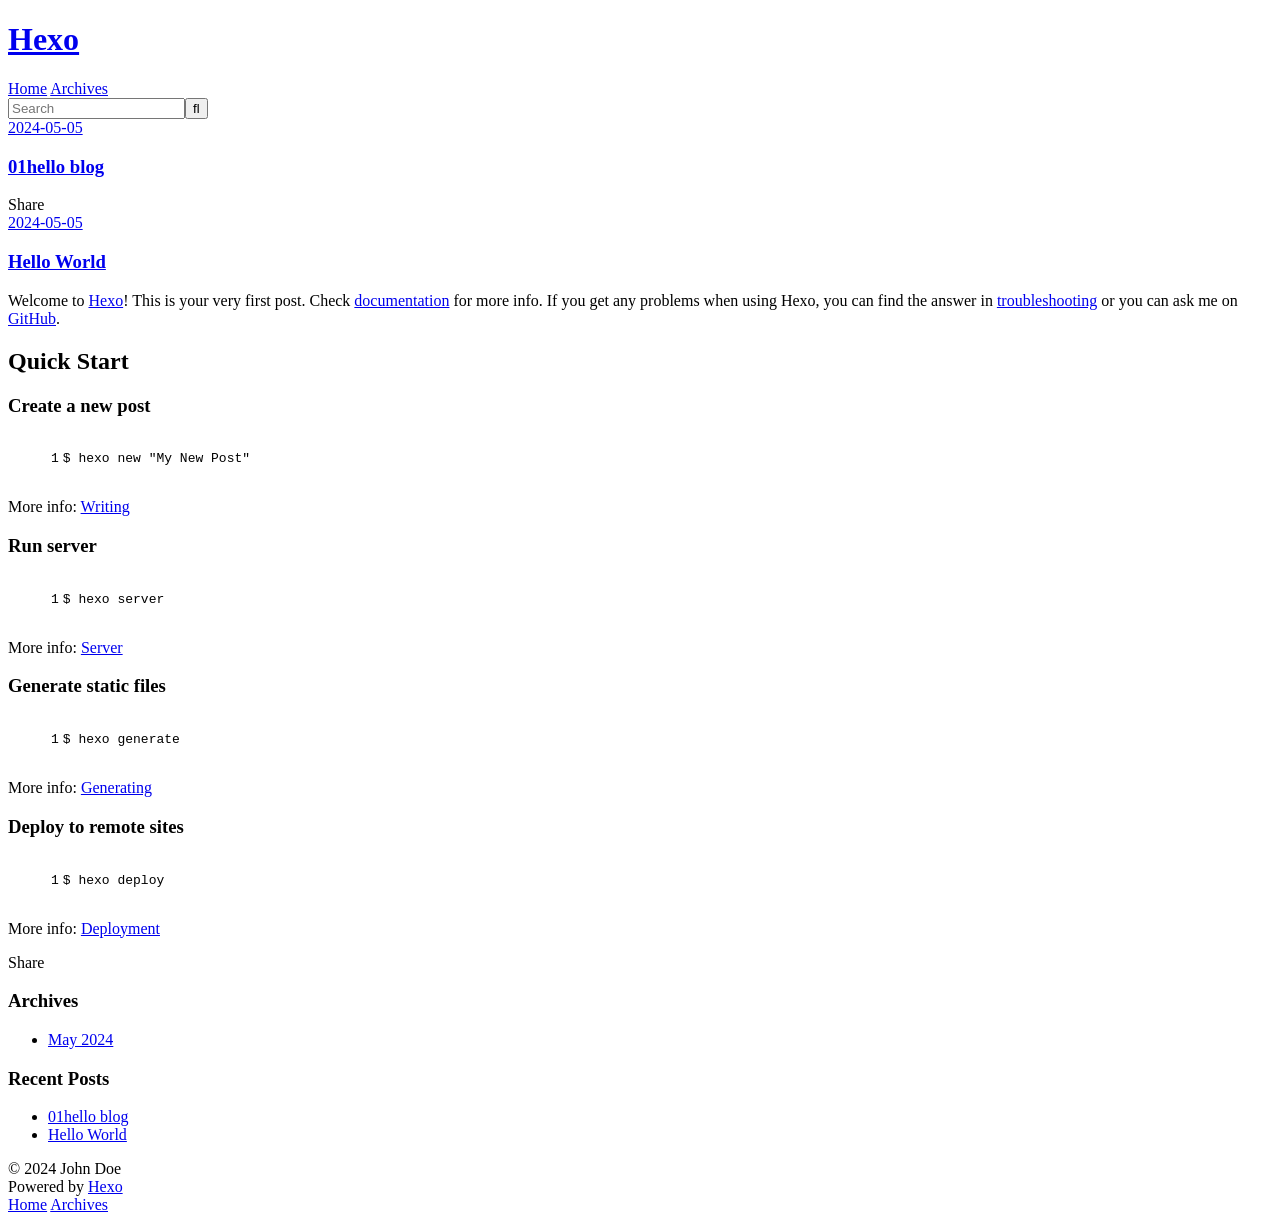
==== commit 91d72b33: "Site updated: 2024-05-05 12:58:35" ====
--- a/index.html
+++ b/index.html
@@ -1,715 +1,135 @@
 <!DOCTYPE html>
-<html lang="zh-CN">
+<html>
 <head>
-  <meta charset="UTF-8">
-<meta name="viewport" content="width=device-width, initial-scale=1, maximum-scale=2">
-<meta name="theme-color" content="#222">
-<meta name="generator" content="Hexo 6.3.0">
-  <link rel="apple-touch-icon" sizes="180x180" href="/images/apple-touch-icon-next.png">
-  <link rel="icon" type="image/png" sizes="32x32" href="/images/favicon-32x32-next.png">
-  <link rel="icon" type="image/png" sizes="16x16" href="/images/favicon-16x16-next.png">
-  <link rel="mask-icon" href="/images/logo.svg" color="#222">
-
-<link rel="stylesheet" href="/css/main.css">
-
-
-<link rel="stylesheet" href="/lib/font-awesome/css/all.min.css">
-
-<script id="hexo-configurations">
-    var NexT = window.NexT || {};
-    var CONFIG = {"hostname":"example.com","root":"/","scheme":"Muse","version":"7.8.0","exturl":false,"sidebar":{"position":"left","display":"post","padding":18,"offset":12,"onmobile":false},"copycode":{"enable":false,"show_result":false,"style":null},"back2top":{"enable":true,"sidebar":false,"scrollpercent":false},"bookmark":{"enable":false,"color":"#222","save":"auto"},"fancybox":false,"mediumzoom":false,"lazyload":false,"pangu":false,"comments":{"style":"tabs","active":null,"storage":true,"lazyload":false,"nav":null},"algolia":{"hits":{"per_page":10},"labels":{"input_placeholder":"Search for Posts","hits_empty":"We didn't find any results for the search: ${query}","hits_stats":"${hits} results found in ${time} ms"}},"localsearch":{"enable":false,"trigger":"auto","top_n_per_article":1,"unescape":false,"preload":false},"motion":{"enable":true,"async":false,"transition":{"post_block":"fadeIn","post_header":"slideDownIn","post_body":"slideDownIn","coll_header":"slideLeftIn","sidebar":"slideUpIn"}}};
-  </script>
-
+  <meta charset="utf-8">
+  
+  
+  <title>Hexo</title>
+  <meta name="viewport" content="width=device-width, initial-scale=1, shrink-to-fit=no">
   <meta property="og:type" content="website">
 <meta property="og:title" content="Hexo">
 <meta property="og:url" content="http://example.com/index.html">
 <meta property="og:site_name" content="Hexo">
-<meta property="og:locale" content="zh_CN">
+<meta property="og:locale" content="en_US">
 <meta property="article:author" content="John Doe">
 <meta name="twitter:card" content="summary">
-
-<link rel="canonical" href="http://example.com/">
-
-
-<script id="page-configurations">
-  // https://hexo.io/docs/variables.html
-  CONFIG.page = {
-    sidebar: "",
-    isHome : true,
-    isPost : false,
-    lang   : 'zh-CN'
-  };
-</script>
-
-  <title>Hexo</title>
-  
-
-
-
-
-
-
-  <noscript>
-  <style>
-  .use-motion .brand,
-  .use-motion .menu-item,
-  .sidebar-inner,
-  .use-motion .post-block,
-  .use-motion .pagination,
-  .use-motion .comments,
-  .use-motion .post-header,
-  .use-motion .post-body,
-  .use-motion .collection-header { opacity: initial; }
-
-  .use-motion .site-title,
-  .use-motion .site-subtitle {
-    opacity: initial;
-    top: initial;
-  }
-
-  .use-motion .logo-line-before i { left: initial; }
-  .use-motion .logo-line-after i { right: initial; }
-  </style>
-</noscript>
-
-</head>
-
-<body itemscope itemtype="http://schema.org/WebPage">
-  <div class="container use-motion">
-    <div class="headband"></div>
-
-    <header class="header" itemscope itemtype="http://schema.org/WPHeader">
-      <div class="header-inner"><div class="site-brand-container">
-  <div class="site-nav-toggle">
-    <div class="toggle" aria-label="切换导航栏">
-      <span class="toggle-line toggle-line-first"></span>
-      <span class="toggle-line toggle-line-middle"></span>
-      <span class="toggle-line toggle-line-last"></span>
-    </div>
-  </div>
-
-  <div class="site-meta">
-
-    <a href="/" class="brand" rel="start">
-      <span class="logo-line-before"><i></i></span>
-      <h1 class="site-title">Hexo</h1>
-      <span class="logo-line-after"><i></i></span>
-    </a>
-  </div>
-
-  <div class="site-nav-right">
-    <div class="toggle popup-trigger">
-    </div>
-  </div>
-</div>
-
-
-
-
-<nav class="site-nav">
-  <ul id="menu" class="main-menu menu">
-        <li class="menu-item menu-item-home">
-
-    <a href="/" rel="section"><i class="fa fa-home fa-fw"></i>首页</a>
-
-  </li>
-        <li class="menu-item menu-item-archives">
-
-    <a href="/archives/" rel="section"><i class="fa fa-archive fa-fw"></i>归档</a>
-
-  </li>
-  </ul>
-</nav>
-
-
-
-
-</div>
-    </header>
-
-    
-  <div class="back-to-top">
-    <i class="fa fa-arrow-up"></i>
-    <span>0%</span>
-  </div>
-
-
-    <main class="main">
-      <div class="main-inner">
-        <div class="content-wrap">
-          
-
-          <div class="content index posts-expand">
-            
-      
-  
-  
-  <article itemscope itemtype="http://schema.org/Article" class="post-block" lang="zh-CN">
-    <link itemprop="mainEntityOfPage" href="http://example.com/2023/05/26/4.%E8%BF%9B%E7%A8%8B%E6%8E%A7%E5%88%B6/">
-
-    <span hidden itemprop="author" itemscope itemtype="http://schema.org/Person">
-      <meta itemprop="image" content="/images/avatar.gif">
-      <meta itemprop="name" content="John Doe">
-      <meta itemprop="description" content="">
-    </span>
-
-    <span hidden itemprop="publisher" itemscope itemtype="http://schema.org/Organization">
-      <meta itemprop="name" content="Hexo">
-    </span>
-      <header class="post-header">
-        <h2 class="post-title" itemprop="name headline">
-          
-            <a href="/2023/05/26/4.%E8%BF%9B%E7%A8%8B%E6%8E%A7%E5%88%B6/" class="post-title-link" itemprop="url">未命名</a>
-        </h2>
-
-        <div class="post-meta">
-            <span class="post-meta-item">
-              <span class="post-meta-item-icon">
-                <i class="far fa-calendar"></i>
-              </span>
-              <span class="post-meta-item-text">发表于</span>
-              
-
-              <time title="创建时间：2023-05-26 23:17:03 / 修改时间：23:01:23" itemprop="dateCreated datePublished" datetime="2023-05-26T23:17:03+08:00">2023-05-26</time>
-            </span>
-
-          
-
-        </div>
+  
+    <link rel="alternate" href="/atom.xml" title="Hexo" type="application/atom+xml">
+  
+  
+    <link rel="shortcut icon" href="/favicon.png">
+  
+  
+  
+<link rel="stylesheet" href="/css/style.css">
+
+  
+    
+<link rel="stylesheet" href="/fancybox/jquery.fancybox.min.css">
+
+  
+  
+<meta name="generator" content="Hexo 7.2.0"></head>
+
+<body>
+  <div id="container">
+    <div id="wrap">
+      <header id="header">
+  <div id="banner"></div>
+  <div id="header-outer" class="outer">
+    <div id="header-title" class="inner">
+      <h1 id="logo-wrap">
+        <a href="/" id="logo">Hexo</a>
+      </h1>
+      
+    </div>
+    <div id="header-inner" class="inner">
+      <nav id="main-nav">
+        <a id="main-nav-toggle" class="nav-icon"><span class="fa fa-bars"></span></a>
+        
+          <a class="main-nav-link" href="/">Home</a>
+        
+          <a class="main-nav-link" href="/archives">Archives</a>
+        
+      </nav>
+      <nav id="sub-nav">
+        
+        
+          <a class="nav-icon" href="/atom.xml" title="RSS Feed"><span class="fa fa-rss"></span></a>
+        
+        <a class="nav-icon nav-search-btn" title="Search"><span class="fa fa-search"></span></a>
+      </nav>
+      <div id="search-form-wrap">
+        <form action="//google.com/search" method="get" accept-charset="UTF-8" class="search-form"><input type="search" name="q" class="search-form-input" placeholder="Search"><button type="submit" class="search-form-submit">&#xF002;</button><input type="hidden" name="sitesearch" value="http://example.com"></form>
+      </div>
+    </div>
+  </div>
+</header>
+
+      <div class="outer">
+        <section id="main">
+  
+    <article id="post-01hello-blog" class="h-entry article article-type-post" itemprop="blogPost" itemscope itemtype="https://schema.org/BlogPosting">
+  <div class="article-meta">
+    <a href="/2024/05/05/01hello-blog/" class="article-date">
+  <time class="dt-published" datetime="2024-05-05T04:52:47.000Z" itemprop="datePublished">2024-05-05</time>
+</a>
+    
+  </div>
+  <div class="article-inner">
+    
+    
+      <header class="article-header">
+        
+  
+    <h1 itemprop="name">
+      <a class="p-name article-title" href="/2024/05/05/01hello-blog/">01hello blog</a>
+    </h1>
+  
+
       </header>
-
-    
-    
-    
-    <div class="post-body" itemprop="articleBody">
-
-      
-          <h1 id="1-进程创建"><a href="#1-进程创建" class="headerlink" title="1.进程创建"></a>1.进程创建</h1><h2 id="fork"><a href="#fork" class="headerlink" title="fork()"></a>fork()</h2><p>在linux中fork函数是非常重要的函数，它从已存在进程中创建一个新进程。新进程为子进程，而原进程为父进程。</p>
-<figure class="highlight cpp"><table><tr><td class="gutter"><pre><span class="line">1</span><br><span class="line">2</span><br><span class="line">3</span><br><span class="line">4</span><br></pre></td><td class="code"><pre><span class="line"><span class="meta">#<span class="keyword">include</span> <span class="string">&lt;unistd.h&gt;</span></span></span><br><span class="line"><span class="function"><span class="type">pid_t</span> <span class="title">fork</span><span class="params">(<span class="type">void</span>)</span></span>;</span><br><span class="line"><span class="comment">//返回值：子进程中返回0，父进程返回子进程id，出错返回-1</span></span><br><span class="line"><span class="comment">//有两个返回值是因为return时发生了写时拷贝</span></span><br></pre></td></tr></table></figure>
-
-<p>fork之后，由于父子进程返回值不同，因此我们可以使用if语句进行分流，让父进程和子进程做不同的事。</p>
-<figure class="highlight cpp"><table><tr><td class="gutter"><pre><span class="line">1</span><br><span class="line">2</span><br><span class="line">3</span><br><span class="line">4</span><br><span class="line">5</span><br><span class="line">6</span><br><span class="line">7</span><br><span class="line">8</span><br><span class="line">9</span><br><span class="line">10</span><br><span class="line">11</span><br><span class="line">12</span><br><span class="line">13</span><br><span class="line">14</span><br><span class="line">15</span><br><span class="line">16</span><br><span class="line">17</span><br><span class="line">18</span><br><span class="line">19</span><br><span class="line">20</span><br><span class="line">21</span><br><span class="line">22</span><br><span class="line">23</span><br><span class="line">24</span><br><span class="line">25</span><br></pre></td><td class="code"><pre><span class="line"><span class="meta">#<span class="keyword">include</span> <span class="string">&lt;stdio.h&gt;</span></span></span><br><span class="line"><span class="meta">#<span class="keyword">include</span> <span class="string">&lt;unistd.h&gt;</span></span></span><br><span class="line"><span class="meta">#<span class="keyword">include</span> <span class="string">&lt;sys/types.h&gt;</span></span></span><br><span class="line"><span class="function"><span class="type">int</span> <span class="title">main</span><span class="params">()</span></span></span><br><span class="line"><span class="function"></span>&#123;</span><br><span class="line">    <span class="type">pid_t</span> id = fork();</span><br><span class="line">    <span class="keyword">if</span> (id == <span class="number">0</span>)</span><br><span class="line">    &#123;</span><br><span class="line">        <span class="comment">// child</span></span><br><span class="line">        <span class="keyword">while</span> (<span class="number">1</span>)</span><br><span class="line">        &#123;</span><br><span class="line">            <span class="built_in">printf</span>(<span class="string">&quot;I am child process, my pid: %d, my ppid: %d\n&quot;</span>, <span class="built_in">getpid</span>(), <span class="built_in">getppid</span>());</span><br><span class="line">            <span class="built_in">sleep</span>(<span class="number">1</span>);</span><br><span class="line">        &#125;</span><br><span class="line">    &#125;</span><br><span class="line">    <span class="keyword">else</span></span><br><span class="line">    &#123;</span><br><span class="line">        <span class="keyword">while</span> (<span class="number">1</span>)</span><br><span class="line">        &#123;</span><br><span class="line">            <span class="built_in">printf</span>(<span class="string">&quot;I am parent process, my pid: %d, my ppid: %d\n&quot;</span>, <span class="built_in">getpid</span>(), <span class="built_in">getppid</span>());</span><br><span class="line">            <span class="built_in">sleep</span>(<span class="number">1</span>);</span><br><span class="line">        &#125;</span><br><span class="line">    &#125;</span><br><span class="line">    <span class="keyword">return</span> <span class="number">0</span>;</span><br><span class="line">&#125;</span><br></pre></td></tr></table></figure>
-
-<p>if、else同时执行，同时进入两个死循环。</p>
-<p><img src="https://raw.githubusercontent.com/TauCeti0207/blog-image/main/2023/202305262254161.png" alt="image-20220925002522824"></p>
-<p>也能发现，父进程的ppid恰好还是15453，也就是bash进程。</p>
-<p>也能看到子进程的pid是843，ppid是842，而恰好父进程的pid就是842，因此他们确实是父子关系。</p>
-<p>进程调用fork，当控制转移到内核中的fork代码后，内核做：</p>
-<blockquote>
-<ul>
-<li>分配新的内存块和内核数据结构给子进程</li>
-<li>将父进程<strong>部分数据结构内容</strong>拷贝至子进程</li>
-<li>添加子进程到系统进程列表当中</li>
-<li>fork返回，开始调度器调度</li>
-</ul>
-</blockquote>
-<p><img src="https://raw.githubusercontent.com/TauCeti0207/blog-image/main/2023/202305262255064.png" alt="image-20221101095211632"></p>
-<p>当一个进程调用fork之后，就有两个二进制代码相同的进程。而且它们都运行到相同的地方。但每个进程都将可以 开始它们自己的旅程，看如下程序。</p>
-<figure class="highlight cpp"><table><tr><td class="gutter"><pre><span class="line">1</span><br><span class="line">2</span><br><span class="line">3</span><br><span class="line">4</span><br><span class="line">5</span><br><span class="line">6</span><br><span class="line">7</span><br><span class="line">8</span><br><span class="line">9</span><br><span class="line">10</span><br><span class="line">11</span><br><span class="line">12</span><br><span class="line">13</span><br><span class="line">14</span><br><span class="line">15</span><br><span class="line">16</span><br></pre></td><td class="code"><pre><span class="line"><span class="meta">#<span class="keyword">include</span> <span class="string">&lt;stdio.h&gt;</span></span></span><br><span class="line"><span class="meta">#<span class="keyword">include</span> <span class="string">&lt;unistd.h&gt;</span></span></span><br><span class="line"><span class="meta">#<span class="keyword">include</span> <span class="string">&lt;stdlib.h&gt;</span></span></span><br><span class="line"><span class="function"><span class="type">int</span> <span class="title">main</span><span class="params">( <span class="type">void</span> )</span></span></span><br><span class="line"><span class="function"></span>&#123;</span><br><span class="line">	<span class="type">pid_t</span> pid;</span><br><span class="line">	<span class="built_in">printf</span>(<span class="string">&quot;Before: pid is %d\n&quot;</span>, <span class="built_in">getpid</span>());</span><br><span class="line">	<span class="keyword">if</span> ( (pid=fork()) == <span class="number">-1</span> )</span><br><span class="line">    &#123;</span><br><span class="line">        <span class="built_in">perror</span>(<span class="string">&quot;fork()&quot;</span>);</span><br><span class="line">        <span class="built_in">exit</span>(<span class="number">1</span>);</span><br><span class="line">    &#125;</span><br><span class="line">	<span class="built_in">printf</span>(<span class="string">&quot;After:pid is %d, fork return %d\n&quot;</span>, <span class="built_in">getpid</span>(), pid);</span><br><span class="line">	<span class="built_in">sleep</span>(<span class="number">1</span>);</span><br><span class="line">	<span class="keyword">return</span> <span class="number">0</span>;</span><br><span class="line">&#125; </span><br></pre></td></tr></table></figure>
-
-<figure class="highlight shell"><table><tr><td class="gutter"><pre><span class="line">1</span><br><span class="line">2</span><br><span class="line">3</span><br><span class="line">4</span><br><span class="line">5</span><br><span class="line">6</span><br><span class="line">7</span><br></pre></td><td class="code"><pre><span class="line">运行结果：</span><br><span class="line">[yzq0207@VM-16-3-centos:~/Linux/10-28]$ make</span><br><span class="line">gcc -o myproc myproc.c -std=c99</span><br><span class="line">[yzq0207@VM-16-3-centos:~/Linux/10-28]$ ./myproc </span><br><span class="line">Before: pid is 20585 #父进程</span><br><span class="line">After:pid is 20585, fork return 20586#父进程返回子进程pid</span><br><span class="line">After:pid is 20586, fork return 0</span><br></pre></td></tr></table></figure>
-
-<p>这里看到了三行输出，一行before，两行after。进程20585先打印before消息，然后打印after。另一个after 消息由20586打印的。注意到进程20586没有打印before，为什么呢？如下图所示</p>
-<p><img src="https://raw.githubusercontent.com/TauCeti0207/blog-image/main/2023/202305262255065.png" alt="image-20221101095943660"></p>
-<p>所以，fork之前父进程独立执行（fork之前只有父进程），fork之后，父子两个执行流分别执行。注意，fork之后，谁先执行完全由调度器决定。</p>
-<p><strong>注意</strong>：fork之后，为了依旧保证进程的独立性，进程的代码、数据就必须独立。</p>
-<blockquote>
-<p>fork之后，父子进程共享的是否只有fork之后的代码？</p>
-</blockquote>
-<p>因此，一般情况下，fork之后，父子共享所有的代码，但是<strong>子进程执行的后续代码 !&#x3D; 共享的所有代码</strong>，只不过子进程只能从这里开始执行。</p>
-<p>cpu中有个寄存器，pc指针，保存当前正在执行的指令的下一条指令。</p>
-<p><img src="https://raw.githubusercontent.com/TauCeti0207/blog-image/main/2023/202305262255066.png" alt="image-20230519191950927"></p>
-<p>当fork正在执行时，eip指向fork的下一条指令，fork执行完毕，创建出子进程，拷贝过去的eip自然也还是指向fork的下一条指令。<br>当然，我们也是可以手动改变fork指令的入口的，这样子进程的执行逻辑也就改变了。</p>
-<blockquote>
-<p>可以用 vfork+return 去验证这个特性。</p>
-</blockquote>
-<h2 id="fork函数返回值"><a href="#fork函数返回值" class="headerlink" title="fork函数返回值"></a>fork函数返回值</h2><blockquote>
-<ul>
-<li>子进程返回0</li>
-<li>父进程返回的是子进程的pid。</li>
-</ul>
-</blockquote>
-<blockquote>
-<p>fork()之后，操作系统做了什么？</p>
-<p>答：进程 &#x3D; 内核的数据结构 + 进程的代码和数据。</p>
-<p>fork()之后，创建了子进程的内核数据结构（struct task_struct + struct mm_struct + 页表）+ 代码继承父进程，数据以写时拷贝的方式，来进行共享数据或者独立。</p>
-</blockquote>
-<h2 id="写时拷贝"><a href="#写时拷贝" class="headerlink" title="写时拷贝"></a>写时拷贝</h2><p><strong>深浅拷贝其实就是写时拷贝！</strong></p>
-<blockquote>
-<p>通常，父子代码共享，父子再不写入时，数据也是共享的，当任意一方试图写入，便以写时拷贝的方式各自一份副 本。具体见下图:</p>
-</blockquote>
-<p>页表里面包含有读写属性。</p>
-<p>红色区域是代码，代码只读，共用一个区域。</p>
-<blockquote>
-<p>写时拷贝是由OS的内存管理模块完成的，因此我们平时对写时拷贝没有什么感觉。</p>
-</blockquote>
-<p><img src="https://raw.githubusercontent.com/TauCeti0207/blog-image/main/2023/202305262255067.png" alt="image-20221101102003211"></p>
-<p><img src="https://raw.githubusercontent.com/TauCeti0207/blog-image/main/2023/202305262255068.png" alt="image-20221101102130209"></p>
-<p><img src="https://raw.githubusercontent.com/TauCeti0207/blog-image/main/2023/202305262255069.png" alt="image-20221101102139977"></p>
-<blockquote>
-<p><strong>写时拷贝本身是由OS的内存管理模块完成的。</strong></p>
-<p>问：为什么要写时拷贝？创建子进程的时候，就把数据分开不行吗？</p>
-<p>可以这么做，但效率不高。</p>
-<ol>
-<li>父进程的数据，子进程不一定全用，即便全用，也不一定全部写入，如果创建子进程的时候，就把数据分开，就会存在浪费空间的现象。</li>
-<li>最理想的情况就是，只有被父子进程修改的数据，进行分离拷贝，不需要修改的共享即可，但是从技术上来讲很难实现。</li>
-<li>如果fork的时候，就无脑拷贝数据给子进程，会增加fork()的成本（内存和时间）。最终就是为了提高内存的使用效率。</li>
-<li>因此最终才有了写时拷贝。<br> 只拷贝父子修改的数据，就是拷贝数据的最小成本。<br> 拷贝的成本依旧存在。写时拷贝本质是一种延迟拷贝策略，只有真正使用的时候才进行拷贝。</li>
-</ol>
-</blockquote>
-<h2 id="fork常规用法"><a href="#fork常规用法" class="headerlink" title="fork常规用法"></a>fork常规用法</h2><blockquote>
-<ul>
-<li>一个父进程希望复制自己，使父子进程同时执行不同的代码段。例如，父进程等待客户端请求，生成子进程来处理请求。</li>
-<li>一个进程要执行一个不同的程序。例如子进程从fork返回后，调用exec函数。</li>
-</ul>
-</blockquote>
-<h2 id="fork调用失败的原因"><a href="#fork调用失败的原因" class="headerlink" title="fork调用失败的原因"></a>fork调用失败的原因</h2><blockquote>
-<ul>
-<li>系统中有太多的进程（内存资源有限）</li>
-<li>实际用户的进程数超过了限制（Linux中一般规定每一个用户运行的进程是有限的）</li>
-</ul>
-</blockquote>
-<p>代码测试：</p>
-<figure class="highlight cpp"><table><tr><td class="gutter"><pre><span class="line">1</span><br><span class="line">2</span><br><span class="line">3</span><br><span class="line">4</span><br><span class="line">5</span><br><span class="line">6</span><br><span class="line">7</span><br><span class="line">8</span><br><span class="line">9</span><br><span class="line">10</span><br><span class="line">11</span><br><span class="line">12</span><br><span class="line">13</span><br><span class="line">14</span><br><span class="line">15</span><br><span class="line">16</span><br><span class="line">17</span><br><span class="line">18</span><br><span class="line">19</span><br><span class="line">20</span><br></pre></td><td class="code"><pre><span class="line"><span class="meta">#<span class="keyword">include</span> <span class="string">&lt;stdio.h&gt;</span></span></span><br><span class="line"><span class="meta">#<span class="keyword">include</span> <span class="string">&lt;unistd.h&gt;</span></span></span><br><span class="line"><span class="meta">#<span class="keyword">include</span> <span class="string">&lt;stdlib.h&gt;</span></span></span><br><span class="line"><span class="type">int</span> cnt = <span class="number">0</span>;</span><br><span class="line"><span class="function"><span class="type">int</span> <span class="title">main</span><span class="params">()</span></span></span><br><span class="line"><span class="function"></span>&#123;</span><br><span class="line">    <span class="keyword">for</span>(;;)&#123;</span><br><span class="line">        <span class="type">pid_t</span> id = fork();</span><br><span class="line">        <span class="keyword">if</span>(id &lt; <span class="number">0</span>)&#123;</span><br><span class="line">            <span class="built_in">printf</span>(<span class="string">&quot;创建子进程失败... 总共创建%d进程\n&quot;</span>, cnt);</span><br><span class="line">            <span class="keyword">break</span>;</span><br><span class="line">        &#125;</span><br><span class="line">        <span class="keyword">if</span>(id == <span class="number">0</span>)&#123;</span><br><span class="line">            <span class="built_in">printf</span>(<span class="string">&quot;I am a child... %d\n&quot;</span>, <span class="built_in">getpid</span>());</span><br><span class="line">            <span class="built_in">sleep</span>(<span class="number">2</span>);</span><br><span class="line">            <span class="built_in">exit</span>(<span class="number">0</span>); <span class="comment">//创建完就退出进程，子进程活了2s就终止</span></span><br><span class="line">        &#125;</span><br><span class="line">        cnt++;</span><br><span class="line">    &#125;</span><br><span class="line">&#125;</span><br></pre></td></tr></table></figure>
-
-<p>运行结果：</p>
-<p><img src="https://raw.githubusercontent.com/TauCeti0207/blog-image/main/2023/202305262255070.png" alt="image-20230519195139907"></p>
-<h2 id="小结"><a href="#小结" class="headerlink" title="小结"></a>小结</h2><p>fork之后，操作系统做了什么？</p>
-<p>我们知道，<font color='red'>进程 &#x3D; 内核的进程数据结构 + 进程的代码和数据</font></p>
-<p>fork之后，创建了子进程的内核数据结构<code>(struct task_struct + struct mm_struct + 页表)</code> + 代码继承父进程，数据以写时拷贝的方式进行共享，保证进程独立性。</p>
-<h1 id="2-进程终止"><a href="#2-进程终止" class="headerlink" title="2.进程终止"></a>2.进程终止</h1><h2 id="进程退出场景"><a href="#进程退出场景" class="headerlink" title="进程退出场景"></a>进程退出场景</h2><p>main函数是程序入口，成功无所谓原因，我们只关心失败的原因。</p>
-<blockquote>
-<ul>
-<li>代码运行完毕，结果正确（return 0）</li>
-<li>代码运行完毕，结果不正确（return 0）</li>
-<li>代码没跑完，程序异常终止（返回值为非0，表示异常的原因）</li>
-</ul>
-</blockquote>
-<p>注意：return X，X即<font color='red'>进程退出码</font>，表征进程退出的信息，要被父进程读取。</p>
-<h2 id="进程退出码"><a href="#进程退出码" class="headerlink" title="进程退出码"></a>进程退出码</h2><p>正常终止（可以通过 <code>echo $?</code> 查看进程退出码）：</p>
-<p><code>$?</code>表示在bash中，<strong>最近一次进程执行完毕</strong>时，对应的进程的退出码。</p>
-<p>使用举例：</p>
-<figure class="highlight cpp"><table><tr><td class="gutter"><pre><span class="line">1</span><br><span class="line">2</span><br><span class="line">3</span><br><span class="line">4</span><br><span class="line">5</span><br><span class="line">6</span><br></pre></td><td class="code"><pre><span class="line"><span class="meta">#<span class="keyword">include</span> <span class="string">&lt;stdio.h&gt;</span></span></span><br><span class="line"><span class="function"><span class="type">int</span> <span class="title">main</span><span class="params">()</span></span></span><br><span class="line"><span class="function"></span>&#123;</span><br><span class="line">    <span class="keyword">return</span> <span class="number">123</span>;</span><br><span class="line">    <span class="comment">//父进程是bash进程</span></span><br><span class="line">&#125;</span><br></pre></td></tr></table></figure>
-
-
-
-<figure class="highlight shell"><table><tr><td class="gutter"><pre><span class="line">1</span><br><span class="line">2</span><br><span class="line">3</span><br><span class="line">4</span><br><span class="line">5</span><br><span class="line">6</span><br><span class="line">7</span><br><span class="line">8</span><br><span class="line">9</span><br><span class="line">10</span><br></pre></td><td class="code"><pre><span class="line">[yzq0207@VM-16-3-centos:~/Linux/10-28]$ make</span><br><span class="line">gcc -o myproc myproc.c -std=c99</span><br><span class="line">[yzq0207@VM-16-3-centos:~/Linux/10-28]$ ./myproc </span><br><span class="line">[yzq0207@VM-16-3-centos:~/Linux/10-28]$ echo $?</span><br><span class="line">123</span><br><span class="line">[yzq0207@VM-16-3-centos:~/Linux/10-28]$ ls</span><br><span class="line">makefile  myproc  myproc2.c  myproc3.c  myproc4.c  myproc5.c  myproc.c</span><br><span class="line">[yzq0207@VM-16-3-centos:~/Linux/10-28]$ echo $?</span><br><span class="line">0</span><br><span class="line"><span class="meta prompt_"># </span><span class="language-bash">注意：此时进程退出码为0的原因是因为最近一次执行的进程是`<span class="built_in">ls</span>`指令所对应的进程，且成功执行，所以进程退出码为0。</span></span><br></pre></td></tr></table></figure>
-
-
-
-<figure class="highlight shell"><table><tr><td class="gutter"><pre><span class="line">1</span><br><span class="line">2</span><br><span class="line">3</span><br><span class="line">4</span><br><span class="line">5</span><br></pre></td><td class="code"><pre><span class="line">[yzq0207@VM-16-3-centos:~/Linux/10-28]$ ls asakjdhaksdhak</span><br><span class="line">ls: cannot access asakjdhaksdhak: No such file or directory</span><br><span class="line">[yzq0207@VM-16-3-centos:~/Linux/10-28]$ echo $?</span><br><span class="line">2</span><br><span class="line"><span class="meta prompt_"># </span><span class="language-bash"><span class="built_in">ls</span>找不到这个不存在的文件，没有成功执行，返回的进程退出码就不是0了</span></span><br></pre></td></tr></table></figure>
-
-<p><strong>查看进程退出码详细信息</strong>：</p>
-<p>遵守C标准👇</p>
-<figure class="highlight cpp"><table><tr><td class="gutter"><pre><span class="line">1</span><br><span class="line">2</span><br><span class="line">3</span><br><span class="line">4</span><br><span class="line">5</span><br><span class="line">6</span><br><span class="line">7</span><br><span class="line">8</span><br><span class="line">9</span><br><span class="line">10</span><br><span class="line">11</span><br><span class="line">12</span><br></pre></td><td class="code"><pre><span class="line"><span class="meta">#<span class="keyword">include</span> <span class="string">&lt;stdio.h&gt;</span></span></span><br><span class="line"><span class="meta">#<span class="keyword">include</span> <span class="string">&lt;string.h&gt;</span></span></span><br><span class="line"><span class="meta">#<span class="keyword">include</span> <span class="string">&lt;unistd.h&gt;</span></span></span><br><span class="line"><span class="meta">#<span class="keyword">include</span> <span class="string">&lt;stdlib.h&gt;</span></span></span><br><span class="line"><span class="function"><span class="type">int</span> <span class="title">main</span><span class="params">()</span></span></span><br><span class="line"><span class="function"></span>&#123;</span><br><span class="line">    <span class="keyword">for</span>(<span class="type">int</span> i = <span class="number">0</span>; i &lt; <span class="number">100</span>; ++i)</span><br><span class="line">    &#123;</span><br><span class="line">        <span class="built_in">printf</span>(<span class="string">&quot;%d:%s\n&quot;</span>,i,<span class="built_in">strerror</span>(i));</span><br><span class="line">    &#125;</span><br><span class="line">    <span class="keyword">return</span> <span class="number">0</span>;</span><br><span class="line">&#125;</span><br></pre></td></tr></table></figure>
-
-<p>运行结果：</p>
-<figure class="highlight shell"><table><tr><td class="gutter"><pre><span class="line">1</span><br><span class="line">2</span><br><span class="line">3</span><br><span class="line">4</span><br><span class="line">5</span><br><span class="line">6</span><br><span class="line">7</span><br><span class="line">8</span><br><span class="line">9</span><br><span class="line">10</span><br><span class="line">11</span><br><span class="line">12</span><br><span class="line">13</span><br><span class="line">14</span><br><span class="line">15</span><br><span class="line">16</span><br><span class="line">17</span><br><span class="line">18</span><br><span class="line">19</span><br><span class="line">20</span><br><span class="line">21</span><br><span class="line">22</span><br><span class="line">23</span><br><span class="line">24</span><br><span class="line">25</span><br><span class="line">26</span><br><span class="line">27</span><br><span class="line">28</span><br><span class="line">29</span><br><span class="line">30</span><br><span class="line">31</span><br><span class="line">32</span><br><span class="line">33</span><br><span class="line">34</span><br><span class="line">35</span><br><span class="line">36</span><br><span class="line">37</span><br><span class="line">38</span><br><span class="line">39</span><br><span class="line">40</span><br><span class="line">41</span><br><span class="line">42</span><br><span class="line">43</span><br><span class="line">44</span><br><span class="line">45</span><br><span class="line">46</span><br><span class="line">47</span><br><span class="line">48</span><br><span class="line">49</span><br><span class="line">50</span><br><span class="line">51</span><br><span class="line">52</span><br><span class="line">53</span><br><span class="line">54</span><br><span class="line">55</span><br><span class="line">56</span><br><span class="line">57</span><br><span class="line">58</span><br><span class="line">59</span><br><span class="line">60</span><br><span class="line">61</span><br><span class="line">62</span><br><span class="line">63</span><br><span class="line">64</span><br><span class="line">65</span><br><span class="line">66</span><br><span class="line">67</span><br><span class="line">68</span><br><span class="line">69</span><br><span class="line">70</span><br><span class="line">71</span><br><span class="line">72</span><br><span class="line">73</span><br><span class="line">74</span><br><span class="line">75</span><br><span class="line">76</span><br><span class="line">77</span><br><span class="line">78</span><br><span class="line">79</span><br><span class="line">80</span><br><span class="line">81</span><br><span class="line">82</span><br><span class="line">83</span><br><span class="line">84</span><br><span class="line">85</span><br><span class="line">86</span><br><span class="line">87</span><br><span class="line">88</span><br><span class="line">89</span><br><span class="line">90</span><br><span class="line">91</span><br><span class="line">92</span><br><span class="line">93</span><br><span class="line">94</span><br><span class="line">95</span><br><span class="line">96</span><br><span class="line">97</span><br><span class="line">98</span><br><span class="line">99</span><br><span class="line">100</span><br><span class="line">101</span><br><span class="line">102</span><br><span class="line">103</span><br></pre></td><td class="code"><pre><span class="line">[yzq0207@VM-16-3-centos:~/Linux/10-28]$ make</span><br><span class="line">gcc -o myproc myproc.c -std=c99</span><br><span class="line">[yzq0207@VM-16-3-centos:~/Linux/10-28]$ ./myproc </span><br><span class="line">0:Success</span><br><span class="line">1:Operation not permitted</span><br><span class="line">2:No such file or directory</span><br><span class="line">3:No such process</span><br><span class="line">4:Interrupted system call</span><br><span class="line">5:Input/output error</span><br><span class="line">6:No such device or address</span><br><span class="line">7:Argument list too long</span><br><span class="line">8:Exec format error</span><br><span class="line">9:Bad file descriptor</span><br><span class="line">10:No child processes</span><br><span class="line">11:Resource temporarily unavailable</span><br><span class="line">12:Cannot allocate memory</span><br><span class="line">13:Permission denied</span><br><span class="line">14:Bad address</span><br><span class="line">15:Block device required</span><br><span class="line">16:Device or resource busy</span><br><span class="line">17:File exists</span><br><span class="line">18:Invalid cross-device link</span><br><span class="line">19:No such device</span><br><span class="line">20:Not a directory</span><br><span class="line">21:Is a directory</span><br><span class="line">22:Invalid argument</span><br><span class="line">23:Too many open files in system</span><br><span class="line">24:Too many open files</span><br><span class="line">25:Inappropriate ioctl for device</span><br><span class="line">26:Text file busy</span><br><span class="line">27:File too large</span><br><span class="line">28:No space left on device</span><br><span class="line">29:Illegal seek</span><br><span class="line">30:Read-only file system</span><br><span class="line">31:Too many links</span><br><span class="line">32:Broken pipe</span><br><span class="line">33:Numerical argument out of domain</span><br><span class="line">34:Numerical result out of range</span><br><span class="line">35:Resource deadlock avoided</span><br><span class="line">36:File name too long</span><br><span class="line">37:No locks available</span><br><span class="line">38:Function not implemented</span><br><span class="line">39:Directory not empty</span><br><span class="line">40:Too many levels of symbolic links</span><br><span class="line">41:Unknown error 41</span><br><span class="line">42:No message of desired type</span><br><span class="line">43:Identifier removed</span><br><span class="line">44:Channel number out of range</span><br><span class="line">45:Level 2 not synchronized</span><br><span class="line">46:Level 3 halted</span><br><span class="line">47:Level 3 reset</span><br><span class="line">48:Link number out of range</span><br><span class="line">49:Protocol driver not attached</span><br><span class="line">50:No CSI structure available</span><br><span class="line">51:Level 2 halted</span><br><span class="line">52:Invalid exchange</span><br><span class="line">53:Invalid request descriptor</span><br><span class="line">54:Exchange full</span><br><span class="line">55:No anode</span><br><span class="line">56:Invalid request code</span><br><span class="line">57:Invalid slot</span><br><span class="line">58:Unknown error 58</span><br><span class="line">59:Bad font file format</span><br><span class="line">60:Device not a stream</span><br><span class="line">61:No data available</span><br><span class="line">62:Timer expired</span><br><span class="line">63:Out of streams resources</span><br><span class="line">64:Machine is not on the network</span><br><span class="line">65:Package not installed</span><br><span class="line">66:Object is remote</span><br><span class="line">67:Link has been severed</span><br><span class="line">68:Advertise error</span><br><span class="line">69:Srmount error</span><br><span class="line">70:Communication error on send</span><br><span class="line">71:Protocol error</span><br><span class="line">72:Multihop attempted</span><br><span class="line">73:RFS specific error</span><br><span class="line">74:Bad message</span><br><span class="line">75:Value too large for defined data type</span><br><span class="line">76:Name not unique on network</span><br><span class="line">77:File descriptor in bad state</span><br><span class="line">78:Remote address changed</span><br><span class="line">79:Can not access a needed shared library</span><br><span class="line">80:Accessing a corrupted shared library</span><br><span class="line">81:.lib section in a.out corrupted</span><br><span class="line">82:Attempting to link in too many shared libraries</span><br><span class="line">83:Cannot exec a shared library directly</span><br><span class="line">84:Invalid or incomplete multibyte or wide character</span><br><span class="line">85:Interrupted system call should be restarted</span><br><span class="line">86:Streams pipe error</span><br><span class="line">87:Too many users</span><br><span class="line">88:Socket operation on non-socket</span><br><span class="line">89:Destination address required</span><br><span class="line">90:Message too long</span><br><span class="line">91:Protocol wrong type for socket</span><br><span class="line">92:Protocol not available</span><br><span class="line">93:Protocol not supported</span><br><span class="line">94:Socket type not supported</span><br><span class="line">95:Operation not supported</span><br><span class="line">96:Protocol family not supported</span><br><span class="line">97:Address family not supported by protocol</span><br><span class="line">98:Address already in use</span><br><span class="line">99:Cannot assign requested address</span><br></pre></td></tr></table></figure>
-
-
-
-
-
-<h2 id="进程终止"><a href="#进程终止" class="headerlink" title="进程终止"></a>进程终止</h2><p>终止进程3种方法：</p>
-<blockquote>
-<ol>
-<li>从main函数return就表示进程终止</li>
-<li>调用exit()（任意位置处，main函数，非main函数都可以）</li>
-<li>_exit</li>
-</ol>
-</blockquote>
-<p>异常退出：</p>
-<blockquote>
-<ul>
-<li>ctrl + c，信号终止</li>
-</ul>
-</blockquote>
-<h3 id="exit函数"><a href="#exit函数" class="headerlink" title="_exit函数"></a>_exit函数</h3><p><img src="https://raw.githubusercontent.com/TauCeti0207/blog-image/main/2023/202305262255071.png" alt="image-20221101203329948"></p>
-<p>说明：虽然status是int，但是仅有低8位可以被父进程所用。所以_exit(-1)时，在终端执行$?发现返回值 是255。</p>
-<h3 id="exit函数-1"><a href="#exit函数-1" class="headerlink" title="exit函数"></a>exit函数</h3><p><code>man 3 exit</code></p>
-<p><img src="https://raw.githubusercontent.com/TauCeti0207/blog-image/main/2023/202305262255072.png" alt="image-20221101110818953"></p>
-<p>exit中的status就等价于main函数中的进程退出码。</p>
-<figure class="highlight cpp"><table><tr><td class="gutter"><pre><span class="line">1</span><br><span class="line">2</span><br><span class="line">3</span><br><span class="line">4</span><br><span class="line">5</span><br><span class="line">6</span><br><span class="line">7</span><br><span class="line">8</span><br><span class="line">9</span><br><span class="line">10</span><br><span class="line">11</span><br><span class="line">12</span><br><span class="line">13</span><br><span class="line">14</span><br><span class="line">15</span><br></pre></td><td class="code"><pre><span class="line"><span class="meta">#<span class="keyword">include</span> <span class="string">&lt;stdio.h&gt;</span></span></span><br><span class="line"><span class="meta">#<span class="keyword">include</span> <span class="string">&lt;string.h&gt;</span></span></span><br><span class="line"><span class="meta">#<span class="keyword">include</span> <span class="string">&lt;unistd.h&gt;</span></span></span><br><span class="line"><span class="meta">#<span class="keyword">include</span> <span class="string">&lt;stdlib.h&gt;</span></span></span><br><span class="line"><span class="function"><span class="type">void</span> <span class="title">fun</span><span class="params">()</span></span></span><br><span class="line"><span class="function"></span>&#123;</span><br><span class="line">    <span class="built_in">printf</span>(<span class="string">&quot;hello fun\n&quot;</span>);</span><br><span class="line">    <span class="built_in">exit</span>(<span class="number">111</span>);</span><br><span class="line">&#125;</span><br><span class="line"></span><br><span class="line"><span class="function"><span class="type">int</span> <span class="title">main</span><span class="params">()</span></span></span><br><span class="line"><span class="function"></span>&#123;</span><br><span class="line">    <span class="built_in">fun</span>();</span><br><span class="line">    <span class="keyword">return</span> <span class="number">10</span>;</span><br><span class="line">&#125;</span><br></pre></td></tr></table></figure>
-
-
-
-<figure class="highlight shell"><table><tr><td class="gutter"><pre><span class="line">1</span><br><span class="line">2</span><br><span class="line">3</span><br><span class="line">4</span><br><span class="line">5</span><br></pre></td><td class="code"><pre><span class="line">[yzq0207@VM-16-3-centos:~/Linux/10-28]$ ./myproc </span><br><span class="line">hello fun</span><br><span class="line">[yzq0207@VM-16-3-centos:~/Linux/10-28]$ echo $?</span><br><span class="line">111</span><br><span class="line"><span class="meta prompt_">#</span><span class="language-bash">可见最终返回的是<span class="built_in">exit</span>的status 而不是main函数中的10</span></span><br></pre></td></tr></table></figure>
-
-<h3 id="exit和-exit对比"><a href="#exit和-exit对比" class="headerlink" title="exit和_exit对比"></a>exit和_exit对比</h3><p>exit终止进程，是会刷新缓冲区的。</p>
-<p>而_exit直接终止进程，不会有任何刷新动作。</p>
-<figure class="highlight cpp"><table><tr><td class="gutter"><pre><span class="line">1</span><br><span class="line">2</span><br><span class="line">3</span><br><span class="line">4</span><br><span class="line">5</span><br><span class="line">6</span><br><span class="line">7</span><br><span class="line">8</span><br><span class="line">9</span><br><span class="line">10</span><br><span class="line">11</span><br><span class="line">12</span><br><span class="line">13</span><br><span class="line">14</span><br><span class="line">15</span><br><span class="line">16</span><br></pre></td><td class="code"><pre><span class="line"><span class="meta">#<span class="keyword">include</span> <span class="string">&lt;stdio.h&gt;</span></span></span><br><span class="line"><span class="meta">#<span class="keyword">include</span> <span class="string">&lt;string.h&gt;</span></span></span><br><span class="line"><span class="meta">#<span class="keyword">include</span> <span class="string">&lt;unistd.h&gt;</span></span></span><br><span class="line"><span class="meta">#<span class="keyword">include</span> <span class="string">&lt;stdlib.h&gt;</span></span></span><br><span class="line"><span class="function"><span class="type">void</span> <span class="title">fun</span><span class="params">()</span></span></span><br><span class="line"><span class="function"></span>&#123;</span><br><span class="line"></span><br><span class="line">&#125;</span><br><span class="line"></span><br><span class="line"><span class="function"><span class="type">int</span> <span class="title">main</span><span class="params">()</span></span></span><br><span class="line"><span class="function"></span>&#123;</span><br><span class="line">    <span class="built_in">printf</span>(<span class="string">&quot;hello fun&quot;</span>);</span><br><span class="line">    <span class="built_in">sleep</span>(<span class="number">1</span>);</span><br><span class="line">    <span class="built_in">exit</span>(<span class="number">111</span>);</span><br><span class="line">    <span class="keyword">return</span> <span class="number">10</span>;</span><br><span class="line">&#125;</span><br></pre></td></tr></table></figure>
-
-<p>运行结果：</p>
-<p><img src="https://raw.githubusercontent.com/TauCeti0207/blog-image/main/2023/202305262255073.png" alt="image-20230519221838854"></p>
-<p>过了一秒钟，hello fun会被刷新出来。</p>
-<figure class="highlight cpp"><table><tr><td class="gutter"><pre><span class="line">1</span><br><span class="line">2</span><br><span class="line">3</span><br><span class="line">4</span><br><span class="line">5</span><br><span class="line">6</span><br><span class="line">7</span><br><span class="line">8</span><br><span class="line">9</span><br><span class="line">10</span><br><span class="line">11</span><br><span class="line">12</span><br><span class="line">13</span><br><span class="line">14</span><br><span class="line">15</span><br><span class="line">16</span><br></pre></td><td class="code"><pre><span class="line"><span class="meta">#<span class="keyword">include</span> <span class="string">&lt;stdio.h&gt;</span></span></span><br><span class="line"><span class="meta">#<span class="keyword">include</span> <span class="string">&lt;string.h&gt;</span></span></span><br><span class="line"><span class="meta">#<span class="keyword">include</span> <span class="string">&lt;unistd.h&gt;</span></span></span><br><span class="line"><span class="meta">#<span class="keyword">include</span> <span class="string">&lt;stdlib.h&gt;</span></span></span><br><span class="line"><span class="function"><span class="type">void</span> <span class="title">fun</span><span class="params">()</span></span></span><br><span class="line"><span class="function"></span>&#123;</span><br><span class="line"></span><br><span class="line">&#125;</span><br><span class="line"></span><br><span class="line"><span class="function"><span class="type">int</span> <span class="title">main</span><span class="params">()</span></span></span><br><span class="line"><span class="function"></span>&#123;</span><br><span class="line">    <span class="built_in">printf</span>(<span class="string">&quot;hello fun&quot;</span>);</span><br><span class="line">    <span class="built_in">sleep</span>(<span class="number">1</span>);</span><br><span class="line">    _exit(<span class="number">111</span>);</span><br><span class="line">    <span class="keyword">return</span> <span class="number">10</span>;</span><br><span class="line">&#125;</span><br></pre></td></tr></table></figure>
-
-<p>运行结果：</p>
-<p><img src="https://raw.githubusercontent.com/TauCeti0207/blog-image/main/2023/202305262255074.png" alt="image-20230519222052236"></p>
-<p>_exit没有刷新缓冲区，hello fun就没有显示出来。</p>
-<p>exit最后也会调用 _exit, 但在调用 _exit之前，还做了其他工作：</p>
-<blockquote>
-<ol>
-<li>执行用户通过atexit或on_exit定义的清理函数。</li>
-<li>关闭所有打开的流，所有的缓存数据均被写入</li>
-<li>调用_exit</li>
-</ol>
-</blockquote>
-<p><img src="https://raw.githubusercontent.com/TauCeti0207/blog-image/main/2023/202305262255075.png" alt="image-20221101203459371"></p>
-<h2 id="slab分派器"><a href="#slab分派器" class="headerlink" title="slab分派器"></a>slab分派器</h2><p>内核的数据结构缓冲池也叫slab分派器</p>
-<p>我们知道，<strong>进程 &#x3D; 内核结构 + 数据和代码</strong></p>
-<p>内核结构有task_struct 、mm_struct</p>
-<p>操作系统可能并不会释放该进程的内核数据结构，频繁的开辟空间和释放资源是效率低下的行为。</p>
-<p>对于要释放的内核数据结构，操作系统可以对他进行标记为废弃，通过一个表（缓冲池连接起来），当要再创建进程时，就不需要重新开辟空间了，只需要对缓冲池中的内核数据结构重新初始化就行。</p>
-<h1 id="3-进程等待"><a href="#3-进程等待" class="headerlink" title="3.进程等待"></a>3.进程等待</h1><h2 id="进程等待必要性"><a href="#进程等待必要性" class="headerlink" title="进程等待必要性"></a>进程等待必要性</h2><blockquote>
-<ul>
-<li>子进程退出，父进程如果不管不顾，就<strong>可能造成‘僵尸进程’</strong>的问题，进而造成内存泄漏。</li>
-<li>进程一旦变成僵尸状态，那就刀枪不入，“杀人不眨眼”的kill -9 也无能为力，因为谁也没有办法杀死一个已经死去的进程。</li>
-<li><strong>获取子进程退出状态</strong>：最后，父进程派给子进程的任务完成的如何，我们需要知道。如，子进程运行完成，结果对还是不对，或者是否正常退出。</li>
-<li>父进程通过进程等待的方式，<strong>回收子进程资源，获取子进程退出信息</strong>。</li>
-</ul>
-</blockquote>
-<h2 id="进程等待的方法"><a href="#进程等待的方法" class="headerlink" title="进程等待的方法"></a>进程等待的方法</h2><h3 id="wait系统调用"><a href="#wait系统调用" class="headerlink" title="wait系统调用"></a>wait系统调用</h3><p><img src="https://raw.githubusercontent.com/TauCeti0207/blog-image/main/2023/202305262255076.png" alt="image-20221101205651450"></p>
-<figure class="highlight cpp"><table><tr><td class="gutter"><pre><span class="line">1</span><br><span class="line">2</span><br><span class="line">3</span><br><span class="line">4</span><br><span class="line">5</span><br><span class="line">6</span><br><span class="line">7</span><br></pre></td><td class="code"><pre><span class="line"><span class="meta">#<span class="keyword">include</span><span class="string">&lt;sys/types.h&gt;</span></span></span><br><span class="line"><span class="meta">#<span class="keyword">include</span><span class="string">&lt;sys/wait.h&gt;</span></span></span><br><span class="line"><span class="function"><span class="type">pid_t</span> <span class="title">wait</span><span class="params">(<span class="type">int</span>*status)</span></span>;</span><br><span class="line">返回值：</span><br><span class="line">	成功返回被等待进程pid，失败返回<span class="number">-1</span>。</span><br><span class="line">参数：</span><br><span class="line">	输出型参数，获取子进程退出状态,不关心则可以设置成为<span class="literal">NULL</span></span><br></pre></td></tr></table></figure>
-
-<p>使用举例：</p>
-<p>注意：检测进程运行状态的脚本：</p>
-<figure class="highlight shell"><table><tr><td class="gutter"><pre><span class="line">1</span><br></pre></td><td class="code"><pre><span class="line">while :; do ps ajx | grep proc | grep -v grep; sleep 1; echo &quot;--------------------------------&quot;; done</span><br></pre></td></tr></table></figure>
-
-<p>代码：</p>
-<figure class="highlight cpp"><table><tr><td class="gutter"><pre><span class="line">1</span><br><span class="line">2</span><br><span class="line">3</span><br><span class="line">4</span><br><span class="line">5</span><br><span class="line">6</span><br><span class="line">7</span><br><span class="line">8</span><br><span class="line">9</span><br><span class="line">10</span><br><span class="line">11</span><br><span class="line">12</span><br><span class="line">13</span><br><span class="line">14</span><br><span class="line">15</span><br><span class="line">16</span><br><span class="line">17</span><br><span class="line">18</span><br><span class="line">19</span><br><span class="line">20</span><br><span class="line">21</span><br><span class="line">22</span><br><span class="line">23</span><br><span class="line">24</span><br><span class="line">25</span><br><span class="line">26</span><br><span class="line">27</span><br><span class="line">28</span><br><span class="line">29</span><br><span class="line">30</span><br></pre></td><td class="code"><pre><span class="line"><span class="meta">#<span class="keyword">include</span> <span class="string">&lt;stdio.h&gt;</span></span></span><br><span class="line"><span class="meta">#<span class="keyword">include</span> <span class="string">&lt;string.h&gt;</span></span></span><br><span class="line"><span class="meta">#<span class="keyword">include</span> <span class="string">&lt;unistd.h&gt;</span></span></span><br><span class="line"><span class="meta">#<span class="keyword">include</span> <span class="string">&lt;stdlib.h&gt;</span></span></span><br><span class="line"><span class="meta">#<span class="keyword">include</span><span class="string">&lt;sys/ types.h&gt;</span></span></span><br><span class="line"><span class="meta">#<span class="keyword">include</span><span class="string">&lt;sys/wait.h&gt;</span></span></span><br><span class="line"><span class="function"><span class="type">int</span> <span class="title">main</span><span class="params">( )</span></span></span><br><span class="line"><span class="function"></span>&#123;</span><br><span class="line">    pid_ t id = fork() ;</span><br><span class="line">    <span class="keyword">if</span>(id == <span class="number">0</span>)</span><br><span class="line">    &#123;</span><br><span class="line">        <span class="keyword">while</span>(<span class="number">1</span> )</span><br><span class="line">        &#123;</span><br><span class="line">            <span class="built_in">printf</span>(<span class="string">&quot;我是子进程，我正在运行.. .Pid:%d\n&quot;</span>, <span class="built_in">getpid</span>());</span><br><span class="line">            <span class="built_in">sleep</span>(<span class="number">1</span>);</span><br><span class="line">        &#125;</span><br><span class="line">    &#125;</span><br><span class="line">    <span class="keyword">else</span></span><br><span class="line">    &#123;</span><br><span class="line">        <span class="built_in">printf</span>(<span class="string">&quot;我是父进程，pid:%d, 我准备等待子进程了! \n&quot;</span>, <span class="built_in">getpid</span>());</span><br><span class="line">        <span class="built_in">sleep</span>(<span class="number">40</span>) ;</span><br><span class="line">        pid_ t ret = <span class="built_in">wait</span>(<span class="literal">NULL</span>) ;</span><br><span class="line">        <span class="keyword">if</span>(ret &lt; <span class="number">0</span>)</span><br><span class="line">            <span class="built_in">printf</span>(<span class="string">&quot;等待失败\n&quot;</span>);</span><br><span class="line">        <span class="keyword">else</span> </span><br><span class="line">            <span class="built_in">printf</span>(<span class="string">&quot;等待成功，%d\n&quot;</span>, ret) ;</span><br><span class="line">        <span class="built_in">sleep</span>(<span class="number">20</span>);</span><br><span class="line">    &#125;</span><br><span class="line">    <span class="keyword">return</span> <span class="number">0</span>;</span><br><span class="line">&#125;</span><br></pre></td></tr></table></figure>
-
-
-
-<p>运行结果：</p>
-<p>杀掉子进程的40秒内，由于此时父进程处于sleep状态，没法去wait子进程，因此子进程变成僵尸进程，Z+状态。</p>
-<p>刚开始运行：</p>
-<p><img src="https://raw.githubusercontent.com/TauCeti0207/blog-image/main/2023/202305262255077.png" alt="image-20221103114349614"></p>
-<p>使用<code>kill</code>命令杀死子进程后，但是父进程并未收到子进程的返回的PID，所以变成了僵尸状态的进程：</p>
-<p><img src="https://raw.githubusercontent.com/TauCeti0207/blog-image/main/2023/202305262255078.png" alt="image-20221103114441509"></p>
-<p>40秒后，父进程执行wait接收到子进程的进程退出码。</p>
-<p>当父进程等待子进程后，子进程被父进程回收。</p>
-<p><img src="https://raw.githubusercontent.com/TauCeti0207/blog-image/main/2023/202305262255079.png" alt="image-20221103114614691"></p>
-<h3 id="waitpid系统调用"><a href="#waitpid系统调用" class="headerlink" title="waitpid系统调用"></a>waitpid系统调用</h3><blockquote>
-<p>等待任意一个退出的子进程。</p>
-</blockquote>
-<p><img src="https://raw.githubusercontent.com/TauCeti0207/blog-image/main/2023/202305262255081.png" alt="image-20221103115254809"></p>
-<figure class="highlight shell"><table><tr><td class="gutter"><pre><span class="line">1</span><br><span class="line">2</span><br><span class="line">3</span><br><span class="line">4</span><br><span class="line">5</span><br><span class="line">6</span><br><span class="line">7</span><br><span class="line">8</span><br><span class="line">9</span><br><span class="line">10</span><br><span class="line">11</span><br><span class="line">12</span><br><span class="line">13</span><br><span class="line">14</span><br><span class="line">15</span><br><span class="line">16</span><br><span class="line">17</span><br><span class="line">18</span><br><span class="line">19</span><br><span class="line">20</span><br><span class="line">21</span><br><span class="line">22</span><br><span class="line">23</span><br><span class="line">24</span><br><span class="line">25</span><br><span class="line">26</span><br><span class="line">27</span><br><span class="line">28</span><br><span class="line">29</span><br><span class="line">30</span><br><span class="line">31</span><br><span class="line">32</span><br><span class="line">33</span><br><span class="line">34</span><br><span class="line">35</span><br><span class="line">36</span><br><span class="line">37</span><br><span class="line">38</span><br><span class="line">39</span><br><span class="line">40</span><br><span class="line">41</span><br><span class="line">42</span><br><span class="line">43</span><br><span class="line">44</span><br><span class="line">45</span><br><span class="line">46</span><br><span class="line">47</span><br><span class="line">48</span><br><span class="line">49</span><br><span class="line">50</span><br><span class="line">51</span><br><span class="line">52</span><br><span class="line">53</span><br><span class="line">54</span><br><span class="line">55</span><br><span class="line">56</span><br><span class="line">57</span><br><span class="line">58</span><br><span class="line">59</span><br><span class="line">60</span><br><span class="line">61</span><br><span class="line">62</span><br><span class="line">63</span><br><span class="line">64</span><br><span class="line">65</span><br><span class="line">66</span><br><span class="line">67</span><br><span class="line">68</span><br><span class="line">69</span><br></pre></td><td class="code"><pre><span class="line">The value of pid can be:</span><br><span class="line"></span><br><span class="line">      &lt; -1   meaning wait for any child process whose  process  group  ID  is</span><br><span class="line">             equal to the absolute value of pid.</span><br><span class="line"></span><br><span class="line">      -1     meaning wait for any child process.</span><br><span class="line"></span><br><span class="line">      0      meaning  wait  for  any  child process whose process group ID is</span><br><span class="line">             equal to that of the calling process.</span><br><span class="line"></span><br><span class="line">      &gt; 0    meaning wait for the child whose process  ID  is  equal  to  the</span><br><span class="line">             value of pid.</span><br><span class="line"></span><br><span class="line">The  value  of  options  is an OR of zero or more of the following con‐</span><br><span class="line">      stants:</span><br><span class="line"></span><br><span class="line">      WNOHANG     return immediately if no child has exited.</span><br><span class="line"></span><br><span class="line">      WUNTRACED   also return if a child has  stopped  (but  not  traced  via</span><br><span class="line">                  ptrace(2)).   Status for traced children which have stopped</span><br><span class="line">                  is provided even if this option is not specified.</span><br><span class="line"></span><br><span class="line">      WCONTINUED (since Linux 2.6.10)</span><br><span class="line">                  also return if a stopped child has been resumed by delivery</span><br><span class="line">                  of SIGCONT.</span><br><span class="line"></span><br><span class="line">If status is not NULL, wait() and waitpid() store status information in</span><br><span class="line">      the int to which it points.  This integer can  be  inspected  with  the</span><br><span class="line">      following  macros  (which take the integer itself as an argument, not a</span><br><span class="line">      pointer to it, as is done in wait() and waitpid()!):</span><br><span class="line"></span><br><span class="line">      WIFEXITED(status)</span><br><span class="line">             returns true if the child terminated normally, that is, by call‐</span><br><span class="line">             ing exit(3) or _exit(2), or by returning from main().</span><br><span class="line"></span><br><span class="line">      WEXITSTATUS(status)</span><br><span class="line">             returns  the  exit  status  of  the child.  This consists of the</span><br><span class="line">             least significant 8 bits of the status argument that  the  child</span><br><span class="line">             specified  in  a  call to exit(3) or _exit(2) or as the argument</span><br><span class="line">             for a return statement in main().  This macro should be employed</span><br><span class="line">             only if WIFEXITED returned true.</span><br><span class="line"></span><br><span class="line">      WIFSIGNALED(status)</span><br><span class="line">             returns true if the child process was terminated by a signal.</span><br><span class="line"></span><br><span class="line">      WTERMSIG(status)</span><br><span class="line">             returns  the  number of the signal that caused the child process</span><br><span class="line">             to terminate.  This macro should be employed only if WIFSIGNALED</span><br><span class="line">             returned true.</span><br><span class="line"></span><br><span class="line">      WCOREDUMP(status)</span><br><span class="line">             returns  true  if  the  child  produced a core dump.  This macro</span><br><span class="line">             should be employed only  if  WIFSIGNALED  returned  true.   This</span><br><span class="line">             macro  is  not specified in POSIX.1-2001 and is not available on</span><br><span class="line">             some UNIX implementations (e.g., AIX,  SunOS).   Only  use  this</span><br><span class="line">             enclosed in #ifdef WCOREDUMP ... #endif.</span><br><span class="line"></span><br><span class="line">      WIFSTOPPED(status)</span><br><span class="line">             returns  true  if the child process was stopped by delivery of a</span><br><span class="line">             signal; this is possible only if the call was  done  using  WUN‐</span><br><span class="line">             TRACED or when the child is being traced (see ptrace(2)).</span><br><span class="line"></span><br><span class="line">      WSTOPSIG(status)</span><br><span class="line">             returns the number of the signal which caused the child to stop.</span><br><span class="line">             This macro should be employed only if WIFSTOPPED returned true.</span><br><span class="line"></span><br><span class="line">      WIFCONTINUED(status)</span><br><span class="line">             (since Linux 2.6.10) returns  true  if  the  child  process  was</span><br><span class="line">             resumed by delivery of SIGCONT.</span><br></pre></td></tr></table></figure>
-
-
-
-<figure class="highlight cpp"><table><tr><td class="gutter"><pre><span class="line">1</span><br><span class="line">2</span><br><span class="line">3</span><br><span class="line">4</span><br><span class="line">5</span><br><span class="line">6</span><br><span class="line">7</span><br><span class="line">8</span><br><span class="line">9</span><br><span class="line">10</span><br><span class="line">11</span><br><span class="line">12</span><br><span class="line">13</span><br><span class="line">14</span><br><span class="line">15</span><br><span class="line">16</span><br></pre></td><td class="code"><pre><span class="line"><span class="function">pid_ t <span class="title">waitpid</span><span class="params">(<span class="type">pid_t</span> pid, <span class="type">int</span> *status, <span class="type">int</span> options)</span></span>;</span><br><span class="line">返回值：</span><br><span class="line">	当正常返回的时候waitpid返回收集到的子进程的进程ID；</span><br><span class="line">	如果设置了选项WNOHANG,而调用中waitpid发现没有已退出的子进程可收集,则返回<span class="number">0</span>；</span><br><span class="line">	如果调用中出错,则返回<span class="number">-1</span>,这时errno会被设置成相应的值以指示错误所在；</span><br><span class="line">参数：</span><br><span class="line">	pid：</span><br><span class="line">		Pid=<span class="number">-1</span>，等待任意一个子进程。与wait等效。</span><br><span class="line">		Pid&gt;<span class="number">0</span>，等待子进程成功，等待其进程ID与pid相等的子进程。</span><br><span class="line">	status（输出型参数：通过调用该函数，从内部（操作系统）拿出特定的数据）:</span><br><span class="line">（子进程执行完毕后，子进程会将自己的退出信息写入task_struct，然后子进程变成Z状态。等待父进程通过某种手段去获取子进程退出信息，进而回收子进程）</span><br><span class="line">		<span class="built_in">WIFEXITED</span>(status): 若为正常终止子进程返回的状态，则为真。（查看进程是否是正常退出）</span><br><span class="line">		<span class="built_in">WEXITSTATUS</span>(status): 若WIFEXITED非零，提取子进程退出码。（查看进程的退出码）</span><br><span class="line">	options:</span><br><span class="line">		WNOHANG: 若pid指定的子进程没有结束，则<span class="built_in">waitpid</span>()函数返回<span class="number">0</span>，不予以等待。若正常结束，则返回该子进程的ID。</span><br><span class="line">		<span class="number">0</span>：阻塞等待（等待的一方处于等待状态，注意不是被等待的一方）。</span><br></pre></td></tr></table></figure>
-
-<blockquote>
-<ul>
-<li>如果子进程已经退出，调用wait&#x2F;waitpid时，wait&#x2F;waitpid会立即返回，并且释放资源，获得子进程退出信息（<strong>从子进程的task_struct中获得退出码</strong>）。</li>
-<li>如果在任意时刻调用wait&#x2F;waitpid，子进程存在且正常运行，则进程可能阻塞。</li>
-<li>如果不存在该子进程，则立即返回出错。</li>
-</ul>
-</blockquote>
-<h2 id="参数status"><a href="#参数status" class="headerlink" title="参数status"></a>参数status</h2><blockquote>
-<ul>
-<li>wait和waitpid，都有一个status参数，该参数是一个输出型参数，由操作系统填充。</li>
-<li>如果传递NULL，表示不关心子进程的退出状态信息。</li>
-<li>否则，操作系统会根据该参数，将子进程的退出信息反馈给父进程。</li>
-<li>status不能简单的当作整形来看待，可以<strong>当作位图来看待</strong>，具体细节如下图（只研究status低16比特位）：</li>
-</ul>
-</blockquote>
-<p><img src="https://raw.githubusercontent.com/TauCeti0207/blog-image/main/2023/202305262255082.png" alt="image-20221105140514486"></p>
-<p>0~7：表示处理异常情况（代码跑完和代码异常退出的两种情况）</p>
-<p>8~15：保存退出码（代码跑完结果对、代码跑完结果不对这两种情况）</p>
-<p>终止信号（低7位）：进程退出时收到的信号。进程退出，如果异常退出，是因为这个进程收到了特定的信号。</p>
-<blockquote>
-<p><strong>注意：使用<code>kill -l</code>命令可以查看所有终止信号</strong>：</p>
-<figure class="highlight shell"><table><tr><td class="gutter"><pre><span class="line">1</span><br><span class="line">2</span><br><span class="line">3</span><br><span class="line">4</span><br><span class="line">5</span><br><span class="line">6</span><br><span class="line">7</span><br><span class="line">8</span><br><span class="line">9</span><br><span class="line">10</span><br><span class="line">11</span><br><span class="line">12</span><br><span class="line">13</span><br><span class="line">14</span><br></pre></td><td class="code"><pre><span class="line">[yzq0207@VM-16-3-centos:~/Linux/10-28]$ kill -l</span><br><span class="line"> 1) SIGHUP	 2) SIGINT	 3) SIGQUIT	 4) SIGILL	 5) SIGTRAP</span><br><span class="line"> 6) SIGABRT	 7) SIGBUS	 8) SIGFPE	 9) SIGKILL	10) SIGUSR1</span><br><span class="line">11) SIGSEGV	12) SIGUSR2	13) SIGPIPE	14) SIGALRM	15) SIGTERM</span><br><span class="line">16) SIGSTKFLT	17) SIGCHLD	18) SIGCONT	19) SIGSTOP	20) SIGTSTP</span><br><span class="line">21) SIGTTIN	22) SIGTTOU	23) SIGURG	24) SIGXCPU	25) SIGXFSZ</span><br><span class="line">26) SIGVTALRM	27) SIGPROF	28) SIGWINCH	29) SIGIO	30) SIGPWR</span><br><span class="line">31) SIGSYS	34) SIGRTMIN	35) SIGRTMIN+1	36) SIGRTMIN+2	37) SIGRTMIN+3</span><br><span class="line">38) SIGRTMIN+4	39) SIGRTMIN+5	40) SIGRTMIN+6	41) SIGRTMIN+7	42) SIGRTMIN+8</span><br><span class="line">43) SIGRTMIN+9	44) SIGRTMIN+10	45) SIGRTMIN+11	46) SIGRTMIN+12	47) SIGRTMIN+13</span><br><span class="line">48) SIGRTMIN+14	49) SIGRTMIN+15	50) SIGRTMAX-14	51) SIGRTMAX-13	52) SIGRTMAX-12</span><br><span class="line">53) SIGRTMAX-11	54) SIGRTMAX-10	55) SIGRTMAX-9	56) SIGRTMAX-8	57) SIGRTMAX-7</span><br><span class="line">58) SIGRTMAX-6	59) SIGRTMAX-5	60) SIGRTMAX-4	61) SIGRTMAX-3	62) SIGRTMAX-2</span><br><span class="line">63) SIGRTMAX-1	64) SIGRTMAX	</span><br></pre></td></tr></table></figure>
-
-<p>注意：没有0号信号。</p>
-</blockquote>
-<p>使用举例：</p>
-<p>代码：</p>
-<figure class="highlight cpp"><table><tr><td class="gutter"><pre><span class="line">1</span><br><span class="line">2</span><br><span class="line">3</span><br><span class="line">4</span><br><span class="line">5</span><br><span class="line">6</span><br><span class="line">7</span><br><span class="line">8</span><br><span class="line">9</span><br><span class="line">10</span><br><span class="line">11</span><br><span class="line">12</span><br><span class="line">13</span><br><span class="line">14</span><br><span class="line">15</span><br><span class="line">16</span><br><span class="line">17</span><br><span class="line">18</span><br><span class="line">19</span><br><span class="line">20</span><br><span class="line">21</span><br><span class="line">22</span><br><span class="line">23</span><br><span class="line">24</span><br><span class="line">25</span><br><span class="line">26</span><br><span class="line">27</span><br><span class="line">28</span><br><span class="line">29</span><br><span class="line">30</span><br><span class="line">31</span><br></pre></td><td class="code"><pre><span class="line"><span class="meta">#<span class="keyword">include</span><span class="string">&lt;stdlib.h&gt;</span></span></span><br><span class="line"><span class="meta">#<span class="keyword">include</span><span class="string">&lt;sys/ types.h&gt;</span></span></span><br><span class="line"><span class="meta">#<span class="keyword">include</span><span class="string">&lt;sys/wait.h&gt;</span></span></span><br><span class="line"><span class="function"><span class="type">int</span> <span class="title">main</span><span class="params">( )</span></span></span><br><span class="line"><span class="function"></span>&#123;</span><br><span class="line">    pid_ t id = fork() ;</span><br><span class="line">    <span class="keyword">if</span>(id == <span class="number">0</span>)</span><br><span class="line">    &#123;</span><br><span class="line">        <span class="type">int</span> cnt = <span class="number">5</span>;</span><br><span class="line">        <span class="keyword">while</span>(<span class="number">1</span> )</span><br><span class="line">        &#123;</span><br><span class="line">            <span class="built_in">printf</span>(<span class="string">&quot;我是子进程，我正在运行.. .Pid:%d\n&quot;</span>, <span class="built_in">getpid</span>());</span><br><span class="line">            <span class="built_in">sleep</span>(<span class="number">1</span>);</span><br><span class="line">            cnt--;</span><br><span class="line">            <span class="keyword">if</span>(!cnt) <span class="keyword">break</span>;</span><br><span class="line">        &#125;</span><br><span class="line">        <span class="built_in">exit</span>(<span class="number">13</span>); <span class="comment">//设置一个奇怪一点的退出码</span></span><br><span class="line">    &#125;</span><br><span class="line">    <span class="keyword">else</span></span><br><span class="line">    &#123;</span><br><span class="line">        <span class="type">int</span> status = <span class="number">0</span>;</span><br><span class="line">        <span class="built_in">printf</span>(<span class="string">&quot;我是父进程，pid:%d, 我准备等待子进程了! \n&quot;</span>, <span class="built_in">getpid</span>());</span><br><span class="line">		<span class="type">pid_t</span> ret = <span class="built_in">waitpid</span>(id, &amp;status, <span class="number">0</span>);</span><br><span class="line">        <span class="keyword">if</span>(ret &gt; <span class="number">0</span>) <span class="comment">//正常退出</span></span><br><span class="line">        &#123;</span><br><span class="line">            <span class="comment">//返回值ret就是子进程的pid</span></span><br><span class="line">            <span class="built_in">printf</span>(<span class="string">&quot;wait success, ret : %d, 我所等待子进程的退出码: %d\n&quot;</span>, ret, (status&gt;&gt;<span class="number">8</span>)&amp;<span class="number">0xFF</span>); <span class="comment">//只需取出status的8~15位</span></span><br><span class="line">        &#125;</span><br><span class="line">    &#125;</span><br><span class="line">    <span class="keyword">return</span> <span class="number">0</span>;</span><br><span class="line">&#125;</span><br></pre></td></tr></table></figure>
-
-
-
-<p>执行结果：</p>
-<figure class="highlight shell"><table><tr><td class="gutter"><pre><span class="line">1</span><br><span class="line">2</span><br><span class="line">3</span><br><span class="line">4</span><br><span class="line">5</span><br><span class="line">6</span><br><span class="line">7</span><br><span class="line">8</span><br></pre></td><td class="code"><pre><span class="line">[yzq0207@VM-16-3-centos:~/Linux/10-28]$ ./myproc </span><br><span class="line">我是父进程，pid:23084, 我准备等待子进程了! </span><br><span class="line">我是子进程，我正在运行.. .Pid:23085</span><br><span class="line">我是子进程，我正在运行.. .Pid:23085</span><br><span class="line">我是子进程，我正在运行.. .Pid:23085</span><br><span class="line">我是子进程，我正在运行.. .Pid:23085</span><br><span class="line">我是子进程，我正在运行.. .Pid:23085</span><br><span class="line">wait success, ret : 23085, 我所等待子进程的退出码: 13</span><br></pre></td></tr></table></figure>
-
-
-
-<h2 id="接收信号"><a href="#接收信号" class="headerlink" title="接收信号"></a>接收信号</h2><p>进程退出，是因为收到了特殊信号，</p>
-<figure class="highlight cpp"><table><tr><td class="gutter"><pre><span class="line">1</span><br><span class="line">2</span><br><span class="line">3</span><br><span class="line">4</span><br><span class="line">5</span><br><span class="line">6</span><br><span class="line">7</span><br><span class="line">8</span><br><span class="line">9</span><br><span class="line">10</span><br><span class="line">11</span><br><span class="line">12</span><br><span class="line">13</span><br><span class="line">14</span><br><span class="line">15</span><br><span class="line">16</span><br><span class="line">17</span><br><span class="line">18</span><br><span class="line">19</span><br><span class="line">20</span><br><span class="line">21</span><br><span class="line">22</span><br><span class="line">23</span><br><span class="line">24</span><br><span class="line">25</span><br><span class="line">26</span><br><span class="line">27</span><br><span class="line">28</span><br><span class="line">29</span><br><span class="line">30</span><br><span class="line">31</span><br></pre></td><td class="code"><pre><span class="line"><span class="meta">#<span class="keyword">include</span> <span class="string">&lt;stdio.h&gt;</span></span></span><br><span class="line"><span class="meta">#<span class="keyword">include</span> <span class="string">&lt;unistd.h&gt;</span></span></span><br><span class="line"><span class="meta">#<span class="keyword">include</span> <span class="string">&lt;stdlib.h&gt;</span></span></span><br><span class="line"><span class="meta">#<span class="keyword">include</span> <span class="string">&lt;sys/types.h&gt;</span> </span></span><br><span class="line"><span class="meta">#<span class="keyword">include</span> <span class="string">&lt;sys/wait.h&gt;</span></span></span><br><span class="line"><span class="meta">#<span class="keyword">include</span> <span class="string">&lt;string.h&gt;</span></span></span><br><span class="line"><span class="function"><span class="type">int</span> <span class="title">main</span><span class="params">( )</span></span></span><br><span class="line"><span class="function"></span>&#123;</span><br><span class="line">    <span class="type">pid_t</span> id = fork() ;</span><br><span class="line">    <span class="keyword">if</span>(id == <span class="number">0</span>)</span><br><span class="line">    &#123;</span><br><span class="line">        <span class="keyword">while</span>(<span class="number">1</span> )</span><br><span class="line">        &#123;</span><br><span class="line">            <span class="built_in">printf</span>(<span class="string">&quot;我是子进程，我正在运行.. .Pid:%d\n&quot;</span>, <span class="built_in">getpid</span>());</span><br><span class="line">            <span class="built_in">sleep</span>(<span class="number">1</span>);</span><br><span class="line">        &#125;</span><br><span class="line">        <span class="built_in">exit</span>(<span class="number">0</span>); <span class="comment">//设置一个奇怪一点的退出码</span></span><br><span class="line">    &#125;</span><br><span class="line">    <span class="keyword">else</span></span><br><span class="line">    &#123;</span><br><span class="line">        <span class="type">int</span> status = <span class="number">0</span>;</span><br><span class="line">        <span class="built_in">printf</span>(<span class="string">&quot;我是父进程，pid:%d, 我准备等待子进程了! \n&quot;</span>, <span class="built_in">getpid</span>());</span><br><span class="line">		<span class="type">pid_t</span> ret = <span class="built_in">waitpid</span>(id, &amp;status, <span class="number">0</span>);</span><br><span class="line">        <span class="keyword">if</span>(ret &gt; <span class="number">0</span>) <span class="comment">//正常退出</span></span><br><span class="line">        &#123;</span><br><span class="line">            <span class="built_in">printf</span>(<span class="string">&quot;wait success, ret : %d, 我所等待子进程的退出码: %d, 退出信号是：%d\n&quot;</span>,</span><br><span class="line">                    ret, (status&gt;&gt;<span class="number">8</span>)&amp;<span class="number">0xFF</span>, status &amp; <span class="number">0x7F</span>); <span class="comment">// 低7位就是终止信号</span></span><br><span class="line">        &#125;</span><br><span class="line">    &#125;</span><br><span class="line">    <span class="keyword">return</span> <span class="number">0</span>;</span><br><span class="line">&#125;</span><br></pre></td></tr></table></figure>
-
-
-
-<p>执行结果：</p>
-<p>程序刚开始执行到执行<code>kill -9 子进程PID</code>杀掉子进程后：</p>
-<p>当收到信号时，其实就是代表的是进程异常了，进程退出码是多少已经不重要了。</p>
-<blockquote>
-<p>当然，用户也可以发生其他的信号来kill掉子进程，比如kill -8 pid 这样也是能杀掉子进程，并且接收到的信号就是8。</p>
-</blockquote>
-<p><img src="https://raw.githubusercontent.com/TauCeti0207/blog-image/main/2023/202305262255083.png" alt="image-20221105142942068"></p>
-<p>当给程序中加上<code>1/0</code>这种非法代码时，进程也是会异常退出的，并自动给出退出信号。8就是<code>SIGFPE</code>也就是浮点数错误。</p>
-<figure class="highlight cpp"><table><tr><td class="gutter"><pre><span class="line">1</span><br><span class="line">2</span><br><span class="line">3</span><br><span class="line">4</span><br><span class="line">5</span><br><span class="line">6</span><br><span class="line">7</span><br><span class="line">8</span><br><span class="line">9</span><br><span class="line">10</span><br><span class="line">11</span><br><span class="line">12</span><br><span class="line">13</span><br><span class="line">14</span><br><span class="line">15</span><br><span class="line">16</span><br><span class="line">17</span><br><span class="line">18</span><br><span class="line">19</span><br><span class="line">20</span><br><span class="line">21</span><br><span class="line">22</span><br><span class="line">23</span><br><span class="line">24</span><br><span class="line">25</span><br><span class="line">26</span><br><span class="line">27</span><br><span class="line">28</span><br><span class="line">29</span><br><span class="line">30</span><br><span class="line">31</span><br></pre></td><td class="code"><pre><span class="line"><span class="meta">#<span class="keyword">include</span> <span class="string">&lt;stdio.h&gt;</span></span></span><br><span class="line"><span class="meta">#<span class="keyword">include</span> <span class="string">&lt;unistd.h&gt;</span></span></span><br><span class="line"><span class="meta">#<span class="keyword">include</span> <span class="string">&lt;stdlib.h&gt;</span></span></span><br><span class="line"><span class="meta">#<span class="keyword">include</span> <span class="string">&lt;sys/types.h&gt;</span> </span></span><br><span class="line"><span class="meta">#<span class="keyword">include</span> <span class="string">&lt;string.h&gt;</span></span></span><br><span class="line"><span class="function"><span class="type">int</span> <span class="title">main</span><span class="params">( )</span></span></span><br><span class="line"><span class="function"></span>&#123;</span><br><span class="line">    <span class="type">pid_t</span> id = fork() ;</span><br><span class="line">    <span class="keyword">if</span>(id == <span class="number">0</span>)</span><br><span class="line">    &#123;</span><br><span class="line">        <span class="keyword">while</span>(<span class="number">1</span> )</span><br><span class="line">        &#123;</span><br><span class="line">            <span class="built_in">printf</span>(<span class="string">&quot;我是子进程，我正在运行.. .Pid:%d\n&quot;</span>, <span class="built_in">getpid</span>());</span><br><span class="line">            <span class="built_in">sleep</span>(<span class="number">1</span>);</span><br><span class="line">            <span class="type">int</span> a = <span class="number">1</span>/<span class="number">0</span>; <span class="comment">// 会发生浮点数错误SIGFPE</span></span><br><span class="line">        &#125;</span><br><span class="line">        <span class="built_in">exit</span>(<span class="number">0</span>); <span class="comment">//设置一个奇怪一点的退出码</span></span><br><span class="line">    &#125;</span><br><span class="line">    <span class="keyword">else</span></span><br><span class="line">    &#123;</span><br><span class="line">        <span class="type">int</span> status = <span class="number">0</span>;</span><br><span class="line">        <span class="built_in">printf</span>(<span class="string">&quot;我是父进程，pid:%d, 我准备等待子进程了! \n&quot;</span>, <span class="built_in">getpid</span>());</span><br><span class="line">		<span class="type">pid_t</span> ret = <span class="built_in">waitpid</span>(id, &amp;status, <span class="number">0</span>);</span><br><span class="line">        <span class="keyword">if</span>(ret &gt; <span class="number">0</span>) <span class="comment">//正常退出</span></span><br><span class="line">        &#123;</span><br><span class="line">            <span class="built_in">printf</span>(<span class="string">&quot;wait success, ret : %d, 我所等待子进程的退出码: %d, 退出信号是：%d\n&quot;</span>,</span><br><span class="line">                    ret, (status&gt;&gt;<span class="number">8</span>)&amp;<span class="number">0xFF</span>, status &amp; <span class="number">0x7F</span>); <span class="comment">// 低7位就是终止信号</span></span><br><span class="line">        &#125;</span><br><span class="line">    &#125;</span><br><span class="line">    <span class="keyword">return</span> <span class="number">0</span>;</span><br><span class="line">&#125;</span><br></pre></td></tr></table></figure>
-
-
-
-<p><img src="https://raw.githubusercontent.com/TauCeti0207/blog-image/main/2023/202305262255084.png" alt="image-20221105143317883"></p>
-<p>当出现野指针访问时，进程也会异常退出，并且退出信号是11，也就是SIGSEGV，段错误。</p>
-<p>比如：<code>int *p = NULL; *p = 10;</code></p>
-<figure class="highlight shell"><table><tr><td class="gutter"><pre><span class="line">1</span><br><span class="line">2</span><br><span class="line">3</span><br><span class="line">4</span><br></pre></td><td class="code"><pre><span class="line">[yzq0207@VM-16-3-centos:~/Linux/10-28]$ ./myproc </span><br><span class="line">我是父进程，pid:28552, 我准备等待子进程了! </span><br><span class="line">我是子进程，我正在运行.. .Pid:28553</span><br><span class="line">wait success, ret : 28553, 我所等待子进程的退出码: 0, 退出信号是：11</span><br></pre></td></tr></table></figure>
-
-
-
-
-
-<blockquote>
-<p>问：是否可以通过一个全局变量来保存子进程的退出码然后父进程访问呢？</p>
-<p>答：不可以，因为进程具有独立性，且子进程的数据具有<strong>写时拷贝</strong>的特性。</p>
-<p>问：我们先看退出码还是退出信号？</p>
-<p>答：先看退出信号，确定程序是否正常结束，如果正常结束，再看退出码，查看程序出现的问题；如果异常终止，就没必要再看退出码了，此时的退出码毫无意义，即使退出码此时为0。</p>
-</blockquote>
-<p>waitpid是存在几个宏供我们查看退出码和退出信号的。<code>WIFEXITED、WEXITSTATUS</code></p>
-<p>就不需要再使用位操作。</p>
-<figure class="highlight cpp"><table><tr><td class="gutter"><pre><span class="line">1</span><br><span class="line">2</span><br><span class="line">3</span><br><span class="line">4</span><br><span class="line">5</span><br><span class="line">6</span><br><span class="line">7</span><br><span class="line">8</span><br><span class="line">9</span><br><span class="line">10</span><br><span class="line">11</span><br><span class="line">12</span><br><span class="line">13</span><br><span class="line">14</span><br><span class="line">15</span><br><span class="line">16</span><br><span class="line">17</span><br><span class="line">18</span><br><span class="line">19</span><br><span class="line">20</span><br><span class="line">21</span><br><span class="line">22</span><br><span class="line">23</span><br><span class="line">24</span><br><span class="line">25</span><br><span class="line">26</span><br><span class="line">27</span><br><span class="line">28</span><br><span class="line">29</span><br><span class="line">30</span><br><span class="line">31</span><br><span class="line">32</span><br><span class="line">33</span><br><span class="line">34</span><br></pre></td><td class="code"><pre><span class="line"><span class="meta">#<span class="keyword">include</span> <span class="string">&lt;stdio.h&gt;</span></span></span><br><span class="line"><span class="meta">#<span class="keyword">include</span> <span class="string">&lt;unistd.h&gt;</span></span></span><br><span class="line"><span class="meta">#<span class="keyword">include</span> <span class="string">&lt;stdlib.h&gt;</span></span></span><br><span class="line"><span class="meta">#<span class="keyword">include</span> <span class="string">&lt;sys/types.h&gt;</span> </span></span><br><span class="line"><span class="meta">#<span class="keyword">include</span> <span class="string">&lt;sys/wait.h&gt;</span></span></span><br><span class="line"><span class="meta">#<span class="keyword">include</span> <span class="string">&lt;string.h&gt;</span></span></span><br><span class="line"><span class="function"><span class="type">int</span> <span class="title">main</span><span class="params">( )</span></span></span><br><span class="line"><span class="function"></span>&#123;</span><br><span class="line">    <span class="type">pid_t</span> id = fork() ;</span><br><span class="line">    <span class="keyword">if</span>(id == <span class="number">0</span>)</span><br><span class="line">    &#123;</span><br><span class="line">        <span class="keyword">while</span>(<span class="number">1</span> )</span><br><span class="line">        &#123;</span><br><span class="line">            <span class="built_in">printf</span>(<span class="string">&quot;我是子进程，我正在运行.. .Pid:%d\n&quot;</span>, <span class="built_in">getpid</span>());</span><br><span class="line">            <span class="built_in">sleep</span>(<span class="number">5</span>);</span><br><span class="line">            <span class="keyword">break</span>;</span><br><span class="line">        &#125;</span><br><span class="line">        <span class="built_in">exit</span>(<span class="number">10</span>); <span class="comment">//设置一个奇怪一点的退出码</span></span><br><span class="line">    &#125;</span><br><span class="line">    <span class="keyword">else</span></span><br><span class="line">    &#123;</span><br><span class="line">        <span class="type">int</span> status = <span class="number">0</span>;</span><br><span class="line">        <span class="built_in">printf</span>(<span class="string">&quot;我是父进程，pid:%d, 我准备等待子进程了! \n&quot;</span>, <span class="built_in">getpid</span>());</span><br><span class="line">		<span class="type">pid_t</span> ret = <span class="built_in">waitpid</span>(id, &amp;status, <span class="number">0</span>);<span class="comment">//0表示阻塞等待</span></span><br><span class="line">        <span class="keyword">if</span>(ret &gt; <span class="number">0</span>) <span class="comment">//正常退出</span></span><br><span class="line">        &#123;</span><br><span class="line">            <span class="keyword">if</span>(<span class="built_in">WIFEXITED</span>(status))</span><br><span class="line">            &#123;</span><br><span class="line">                <span class="built_in">printf</span>(<span class="string">&quot;子进程正常退出，退出码：%d\n&quot;</span>, <span class="built_in">WEXITSTATUS</span>(status));</span><br><span class="line">            &#125;</span><br><span class="line">        &#125;</span><br><span class="line">    &#125;</span><br><span class="line">    <span class="keyword">return</span> <span class="number">0</span>;</span><br><span class="line">&#125;</span><br></pre></td></tr></table></figure>
-
-
-
-<p>执行结果：</p>
-<p><img src="https://raw.githubusercontent.com/TauCeti0207/blog-image/main/2023/202305262255085.png" alt="image-20221105202146959"></p>
-<h2 id="参数options"><a href="#参数options" class="headerlink" title="参数options"></a>参数options</h2><figure class="highlight c"><table><tr><td class="gutter"><pre><span class="line">1</span><br><span class="line">2</span><br><span class="line">3</span><br><span class="line">4</span><br><span class="line">5</span><br><span class="line">6</span><br><span class="line">7</span><br><span class="line">8</span><br><span class="line">9</span><br><span class="line">10</span><br><span class="line">11</span><br><span class="line">12</span><br></pre></td><td class="code"><pre><span class="line">The  value  of  options  is an OR of zero or more of the following con‐</span><br><span class="line">      stants:</span><br><span class="line"></span><br><span class="line">      WNOHANG     <span class="keyword">return</span> immediately <span class="keyword">if</span> no child has exited.<span class="comment">//hang住了就是卡住了，nohang就是非阻塞。</span></span><br><span class="line"></span><br><span class="line">      WUNTRACED   also <span class="keyword">return</span> <span class="keyword">if</span> a child has  stopped  (but  not  traced  via</span><br><span class="line">                  ptrace(<span class="number">2</span>)).   Status <span class="keyword">for</span> traced children which have stopped</span><br><span class="line">                  is provided even <span class="keyword">if</span> this option is not specified.</span><br><span class="line"></span><br><span class="line">      WCONTINUED (since Linux <span class="number">2.6</span><span class="number">.10</span>)</span><br><span class="line">                  also <span class="keyword">return</span> <span class="keyword">if</span> a stopped child has been resumed by delivery</span><br><span class="line">                  of SIGCONT.</span><br></pre></td></tr></table></figure>
-
-
-
-
-
-<h2 id="阻塞等待和非阻塞等待"><a href="#阻塞等待和非阻塞等待" class="headerlink" title="阻塞等待和非阻塞等待"></a>阻塞等待和非阻塞等待</h2><p><img src="https://raw.githubusercontent.com/TauCeti0207/blog-image/main/2023/202305262255086.png" alt="image-20230522195305667"></p>
-<p><strong>阻塞等待</strong></p>
-<p>如何理解父进程阻塞：</p>
-<p>父进程的<code>task_struct</code>由R-》S，从运行队列投入到等待队列，等待子进程退出。子进程退出也就意味着条件就绪。此时父进程就会从等待队列回到运行队列。</p>
-<p>当我们调用某些函数的时候，因为条件不就绪，需要我们阻塞等待，本质：就是当前进程自己变成阻塞状态，当条件（可能是任意的软硬件）就绪的时候，再被唤醒。</p>
-<p>上层表现：就是进程被卡住，比如之前写的scanf、cin&gt;&gt;</p>
-<p><strong>非阻塞等待</strong></p>
-<p>当我们调用某些函数的时候，条件并没有就绪，此时调用函数立即返回，并且此时可以继续做一些其它的任务，同时可以采用轮询的方式对条件是否满足进行询问，当条件满足的时候调用函数。</p>
-<p>多次调用非阻塞接口就是轮询检测。</p>
-<figure class="highlight cpp"><table><tr><td class="gutter"><pre><span class="line">1</span><br><span class="line">2</span><br><span class="line">3</span><br><span class="line">4</span><br><span class="line">5</span><br><span class="line">6</span><br><span class="line">7</span><br><span class="line">8</span><br><span class="line">9</span><br><span class="line">10</span><br><span class="line">11</span><br><span class="line">12</span><br><span class="line">13</span><br><span class="line">14</span><br><span class="line">15</span><br><span class="line">16</span><br><span class="line">17</span><br><span class="line">18</span><br><span class="line">19</span><br><span class="line">20</span><br><span class="line">21</span><br><span class="line">22</span><br><span class="line">23</span><br><span class="line">24</span><br><span class="line">25</span><br><span class="line">26</span><br><span class="line">27</span><br><span class="line">28</span><br><span class="line">29</span><br><span class="line">30</span><br><span class="line">31</span><br><span class="line">32</span><br><span class="line">33</span><br><span class="line">34</span><br><span class="line">35</span><br><span class="line">36</span><br><span class="line">37</span><br><span class="line">38</span><br><span class="line">39</span><br><span class="line">40</span><br><span class="line">41</span><br><span class="line">42</span><br><span class="line">43</span><br><span class="line">44</span><br><span class="line">45</span><br><span class="line">46</span><br><span class="line">47</span><br><span class="line">48</span><br><span class="line">49</span><br><span class="line">50</span><br><span class="line">51</span><br><span class="line">52</span><br></pre></td><td class="code"><pre><span class="line"><span class="meta">#<span class="keyword">include</span> <span class="string">&lt;stdio.h&gt;</span></span></span><br><span class="line"><span class="meta">#<span class="keyword">include</span> <span class="string">&lt;unistd.h&gt;</span></span></span><br><span class="line"><span class="meta">#<span class="keyword">include</span> <span class="string">&lt;stdlib.h&gt;</span></span></span><br><span class="line"><span class="meta">#<span class="keyword">include</span> <span class="string">&lt;sys/types.h&gt;</span></span></span><br><span class="line"><span class="meta">#<span class="keyword">include</span> <span class="string">&lt;sys/wait.h&gt;</span></span></span><br><span class="line"></span><br><span class="line"><span class="function"><span class="type">int</span> <span class="title">main</span><span class="params">()</span></span></span><br><span class="line"><span class="function"></span>&#123;</span><br><span class="line">    <span class="type">pid_t</span> id = fork();</span><br><span class="line"></span><br><span class="line">    <span class="keyword">if</span> (id == <span class="number">0</span>)</span><br><span class="line">    &#123;</span><br><span class="line">        <span class="comment">// 子进程</span></span><br><span class="line">        <span class="keyword">while</span> (<span class="number">1</span>)</span><br><span class="line">        &#123;</span><br><span class="line">            <span class="built_in">printf</span>(<span class="string">&quot;我是子进程，我的pid：%d，我的ppid：%d\n&quot;</span>, <span class="built_in">getpid</span>(), <span class="built_in">getppid</span>());</span><br><span class="line">            <span class="built_in">sleep</span>(<span class="number">1</span>);</span><br><span class="line">        &#125;</span><br><span class="line">        <span class="built_in">exit</span>(<span class="number">1004</span>);</span><br><span class="line">    &#125;</span><br><span class="line">    <span class="keyword">else</span> <span class="keyword">if</span> (id &gt; <span class="number">0</span>)</span><br><span class="line">    &#123;</span><br><span class="line">        <span class="comment">// 父进程</span></span><br><span class="line">        <span class="type">int</span> status = <span class="number">0</span>;</span><br><span class="line">        <span class="keyword">while</span> (<span class="number">1</span>)</span><br><span class="line">        &#123;</span><br><span class="line">            <span class="type">pid_t</span> ret = <span class="built_in">waitpid</span>(<span class="number">-1</span>, &amp;status, WNOHANG); <span class="comment">// 基于非阻塞的轮询等待方案：WNOHANG</span></span><br><span class="line">            <span class="keyword">if</span> (ret &gt; <span class="number">0</span>)</span><br><span class="line">            &#123;</span><br><span class="line">                <span class="built_in">printf</span>(<span class="string">&quot;等待成功！%d，exit sig：%d，exit code：%d\n&quot;</span>, ret, status &amp; <span class="number">0x7F</span>, (status &gt;&gt; <span class="number">8</span>) &amp; <span class="number">0xFF</span>);</span><br><span class="line">                <span class="keyword">break</span>;</span><br><span class="line">            &#125;</span><br><span class="line">            <span class="keyword">else</span> <span class="keyword">if</span> (ret == <span class="number">0</span>)</span><br><span class="line">            &#123;</span><br><span class="line">                <span class="comment">// 等待成功了，但是子进程没有退出</span></span><br><span class="line">                <span class="built_in">printf</span>(<span class="string">&quot;子进程未准备好，父进程做其他事情...\n&quot;</span>);</span><br><span class="line">                <span class="built_in">sleep</span>(<span class="number">1</span>);</span><br><span class="line">            &#125;</span><br><span class="line">            <span class="keyword">else</span></span><br><span class="line">            &#123;</span><br><span class="line">                <span class="comment">// 出错了</span></span><br><span class="line">                <span class="built_in">printf</span>(<span class="string">&quot;error1\n&quot;</span>);</span><br><span class="line">            &#125;</span><br><span class="line">        &#125;</span><br><span class="line">    &#125;</span><br><span class="line">    <span class="keyword">else</span></span><br><span class="line">    &#123;</span><br><span class="line">        <span class="comment">// 错误情况</span></span><br><span class="line">        <span class="built_in">printf</span>(<span class="string">&quot;error2\n&quot;</span>);</span><br><span class="line">    &#125;</span><br><span class="line">    <span class="keyword">return</span> <span class="number">0</span>;</span><br><span class="line">&#125;</span><br></pre></td></tr></table></figure>
-
-<p>运行结果：</p>
-<p>用户主动发送信号终止掉子进程后，父进程轮询检测才结束。</p>
-<p><img src="https://raw.githubusercontent.com/TauCeti0207/blog-image/main/2023/202305262255087.png" alt="image-20230522212205838"></p>
-<p>写一个函数集，模拟父进程等待时做的事情。注意如果没有g++需要先安装g++</p>
-<figure class="highlight cpp"><table><tr><td class="gutter"><pre><span class="line">1</span><br><span class="line">2</span><br><span class="line">3</span><br><span class="line">4</span><br><span class="line">5</span><br><span class="line">6</span><br><span class="line">7</span><br><span class="line">8</span><br><span class="line">9</span><br><span class="line">10</span><br><span class="line">11</span><br><span class="line">12</span><br><span class="line">13</span><br><span class="line">14</span><br><span class="line">15</span><br><span class="line">16</span><br><span class="line">17</span><br><span class="line">18</span><br><span class="line">19</span><br><span class="line">20</span><br><span class="line">21</span><br><span class="line">22</span><br><span class="line">23</span><br><span class="line">24</span><br><span class="line">25</span><br><span class="line">26</span><br><span class="line">27</span><br><span class="line">28</span><br><span class="line">29</span><br><span class="line">30</span><br><span class="line">31</span><br><span class="line">32</span><br><span class="line">33</span><br><span class="line">34</span><br><span class="line">35</span><br><span class="line">36</span><br><span class="line">37</span><br><span class="line">38</span><br><span class="line">39</span><br><span class="line">40</span><br><span class="line">41</span><br><span class="line">42</span><br><span class="line">43</span><br><span class="line">44</span><br><span class="line">45</span><br><span class="line">46</span><br><span class="line">47</span><br><span class="line">48</span><br><span class="line">49</span><br><span class="line">50</span><br><span class="line">51</span><br><span class="line">52</span><br><span class="line">53</span><br><span class="line">54</span><br><span class="line">55</span><br><span class="line">56</span><br><span class="line">57</span><br><span class="line">58</span><br><span class="line">59</span><br><span class="line">60</span><br><span class="line">61</span><br><span class="line">62</span><br><span class="line">63</span><br><span class="line">64</span><br><span class="line">65</span><br><span class="line">66</span><br><span class="line">67</span><br><span class="line">68</span><br><span class="line">69</span><br><span class="line">70</span><br><span class="line">71</span><br><span class="line">72</span><br><span class="line">73</span><br><span class="line">74</span><br><span class="line">75</span><br></pre></td><td class="code"><pre><span class="line"><span class="meta">#<span class="keyword">include</span> <span class="string">&lt;iostream&gt;</span></span></span><br><span class="line"><span class="meta">#<span class="keyword">include</span> <span class="string">&lt;vector&gt;</span></span></span><br><span class="line"><span class="meta">#<span class="keyword">include</span> <span class="string">&lt;stdio.h&gt;</span></span></span><br><span class="line"><span class="meta">#<span class="keyword">include</span> <span class="string">&lt;unistd.h&gt;</span></span></span><br><span class="line"><span class="meta">#<span class="keyword">include</span> <span class="string">&lt;stdlib.h&gt;</span></span></span><br><span class="line"><span class="meta">#<span class="keyword">include</span> <span class="string">&lt;sys/types.h&gt;</span></span></span><br><span class="line"><span class="meta">#<span class="keyword">include</span> <span class="string">&lt;sys/wait.h&gt;</span></span></span><br><span class="line"></span><br><span class="line"><span class="function"><span class="keyword">typedef</span> <span class="title">void</span> <span class="params">(*<span class="type">handler_t</span>)</span><span class="params">()</span></span>;<span class="comment">//Function pointer type</span></span><br><span class="line">std::vector&lt;<span class="type">handler_t</span>&gt; handlers;<span class="comment">//function set</span></span><br><span class="line"></span><br><span class="line"><span class="function"><span class="type">void</span> <span class="title">fun1</span><span class="params">()</span></span></span><br><span class="line"><span class="function"></span>&#123;</span><br><span class="line">    <span class="built_in">printf</span>(<span class="string">&quot;hello I am function1\n&quot;</span>);</span><br><span class="line">&#125;</span><br><span class="line"><span class="function"><span class="type">void</span> <span class="title">fun2</span><span class="params">()</span></span></span><br><span class="line"><span class="function"></span>&#123;</span><br><span class="line">    <span class="built_in">printf</span>(<span class="string">&quot;hello I am function2\n&quot;</span>);</span><br><span class="line">&#125;</span><br><span class="line"><span class="function"><span class="type">void</span> <span class="title">Load</span><span class="params">()</span><span class="comment">//load function</span></span></span><br><span class="line"><span class="function"></span>&#123;</span><br><span class="line">    handlers.<span class="built_in">push_back</span>(fun1);</span><br><span class="line">    handlers.<span class="built_in">push_back</span>(fun2);</span><br><span class="line">&#125;</span><br><span class="line"><span class="function"><span class="type">int</span> <span class="title">main</span><span class="params">()</span></span></span><br><span class="line"><span class="function"></span>&#123;</span><br><span class="line">    <span class="type">pid_t</span> id = fork();</span><br><span class="line"></span><br><span class="line">    <span class="keyword">if</span> (id == <span class="number">0</span>)</span><br><span class="line">    &#123;</span><br><span class="line">        <span class="comment">// 子进程</span></span><br><span class="line">        <span class="keyword">while</span> (<span class="number">1</span>)</span><br><span class="line">        &#123;</span><br><span class="line">            <span class="built_in">printf</span>(<span class="string">&quot;我是子进程，我的pid：%d，我的ppid：%d\n&quot;</span>, <span class="built_in">getpid</span>(), <span class="built_in">getppid</span>());</span><br><span class="line">            <span class="built_in">sleep</span>(<span class="number">1</span>);</span><br><span class="line">        &#125;</span><br><span class="line">        <span class="built_in">exit</span>(<span class="number">1004</span>);</span><br><span class="line">    &#125;</span><br><span class="line">    <span class="keyword">else</span> <span class="keyword">if</span> (id &gt; <span class="number">0</span>)</span><br><span class="line">    &#123;</span><br><span class="line">        <span class="comment">// 父进程</span></span><br><span class="line">        <span class="type">int</span> status = <span class="number">0</span>;</span><br><span class="line">        <span class="keyword">while</span> (<span class="number">1</span>)</span><br><span class="line">        &#123;</span><br><span class="line">            <span class="type">pid_t</span> ret = <span class="built_in">waitpid</span>(<span class="number">-1</span>, &amp;status, WNOHANG); <span class="comment">// 基于非阻塞的轮询等待方案：WNOHANG</span></span><br><span class="line">            <span class="keyword">if</span> (ret &gt; <span class="number">0</span>)</span><br><span class="line">            &#123;</span><br><span class="line">                <span class="built_in">printf</span>(<span class="string">&quot;等待成功！%d，exit sig：%d，exit code：%d\n&quot;</span>, ret, status &amp; <span class="number">0x7F</span>, (status &gt;&gt; <span class="number">8</span>) &amp; <span class="number">0xFF</span>);</span><br><span class="line">                <span class="keyword">break</span>;</span><br><span class="line">            &#125;</span><br><span class="line">            <span class="keyword">else</span> <span class="keyword">if</span> (ret == <span class="number">0</span>)</span><br><span class="line">            &#123;</span><br><span class="line">                <span class="comment">// 等待成功了，但是子进程没有退出</span></span><br><span class="line">                <span class="built_in">printf</span>(<span class="string">&quot;子进程未准备好，父进程做其他事情...\n&quot;</span>);</span><br><span class="line">                <span class="keyword">if</span>(handlers.<span class="built_in">empty</span>()) <span class="built_in">Load</span>();</span><br><span class="line">                <span class="keyword">for</span>(<span class="keyword">auto</span> f : handlers)</span><br><span class="line">                &#123;</span><br><span class="line">                    <span class="built_in">f</span>();<span class="comment">//callback handles the corresponding function</span></span><br><span class="line">                &#125;</span><br><span class="line">                <span class="built_in">sleep</span>(<span class="number">1</span>);</span><br><span class="line">            &#125;</span><br><span class="line">            <span class="keyword">else</span></span><br><span class="line">            &#123;</span><br><span class="line">                <span class="comment">// 出错了</span></span><br><span class="line">                <span class="built_in">printf</span>(<span class="string">&quot;error1\n&quot;</span>);</span><br><span class="line">            &#125;</span><br><span class="line">        &#125;</span><br><span class="line">    &#125;</span><br><span class="line">    <span class="keyword">else</span></span><br><span class="line">    &#123;</span><br><span class="line">        <span class="comment">// 错误情况</span></span><br><span class="line">        <span class="built_in">printf</span>(<span class="string">&quot;error2\n&quot;</span>);</span><br><span class="line">    &#125;</span><br><span class="line">    <span class="keyword">return</span> <span class="number">0</span>;</span><br><span class="line">&#125;</span><br></pre></td></tr></table></figure>
-
-<p>运行结果：</p>
-<p><img src="https://raw.githubusercontent.com/TauCeti0207/blog-image/main/2023/202305262255088.png" alt="image-20230522213823802"></p>
-<h1 id="4-进程程序替换"><a href="#4-进程程序替换" class="headerlink" title="4.进程程序替换"></a>4.进程程序替换</h1><h2 id="定义和原理"><a href="#定义和原理" class="headerlink" title="定义和原理"></a>定义和原理</h2><h3 id="是什么"><a href="#是什么" class="headerlink" title="是什么"></a>是什么</h3><p>让创建出来的子进程执行全新的程序。</p>
-<p>以前子进程执行的都是父进程的代码片段。</p>
-<h3 id="为什么"><a href="#为什么" class="headerlink" title="为什么"></a>为什么</h3><p>我们一般在服务器设计（Linux编程）的时候，往往需要子进程干两种事情。</p>
-<ol>
-<li>让子进程执行父进程的代码片段（服务器代码）</li>
-<li>让子进程执行磁盘中一个全新的程序（shell，想让客户端执行对应的程序，通过我们的进程，执行其他人写的进程代码等等）。比如c&#x2F;c++调用别人写的java、python、php、shell等代码程序。</li>
-</ol>
-<p>如图：磁盘上有一个全新的程序b.exe，让子进程去执行这个b程序</p>
-<p><img src="https://raw.githubusercontent.com/TauCeti0207/blog-image/main/2023/202305262255089.png" alt="image-20230523123359986"></p>
-<p>程序替换的原理：</p>
-<ol>
-<li>将磁盘中的程序，加载入内存结构</li>
-<li><strong>重新建立页表映射</strong>，谁执行程序替换，就重新建立谁的页表映射（子进程）</li>
-</ol>
-<p>效果：让父进程和子进程彻底分离，并让子进程执行一个全新的程序。</p>
-<p>注意：上面的这个过程由操作系统来完成，我们调用的是接口。</p>
-<blockquote>
-<p>问：这个过程有没有创建新的进程？</p>
-<p>答：没有创建新的进程，因为子进程的内核数据结构根本没变（包括子进程的PID），改变的只是页表的映射关系，仍旧是原来的进程，只是执行的是新的程序。</p>
-</blockquote>
-<h2 id="相关函数及使用"><a href="#相关函数及使用" class="headerlink" title="相关函数及使用"></a>相关函数及使用</h2><h3 id="举个例子"><a href="#举个例子" class="headerlink" title="举个例子"></a>举个例子</h3><p>如果想执行一个全新的程序，需要做到：</p>
-<ol>
-<li>先找到这个程序在哪里</li>
-<li>程序可能携带哪些选项执行，也可以不携带</li>
-</ol>
-<h3 id="函数总览"><a href="#函数总览" class="headerlink" title="函数总览"></a>函数总览</h3><p>使用<code>man execl</code>和<code>man execve</code>指令来查看相关的函数</p>
-<p><img src="https://raw.githubusercontent.com/TauCeti0207/blog-image/main/2023/202305262255090.png" alt="image-20230523123425232"></p>
-<p><img src="https://raw.githubusercontent.com/TauCeti0207/blog-image/main/2023/202305262255091.png" alt="image-20230523123432321"></p>
-<h3 id="具体函数使用"><a href="#具体函数使用" class="headerlink" title="具体函数使用"></a>具体函数使用</h3><h4 id="execl"><a href="#execl" class="headerlink" title="execl"></a>execl</h4><figure class="highlight c"><table><tr><td class="gutter"><pre><span class="line">1</span><br></pre></td><td class="code"><pre><span class="line"><span class="type">int</span> <span class="title function_">execl</span><span class="params">(<span class="type">const</span> <span class="type">char</span> *path, <span class="type">const</span> <span class="type">char</span> *arg, ...)</span>;<span class="comment">//l可以理解成list</span></span><br></pre></td></tr></table></figure>
-
-<p>path指的是路径，arg就是程序如何执行即执行方式，比如我们平时执行的<code>ls -a -l</code>，那么这个参数就是<code>&quot;ls&quot;,&quot;-a&quot;,&quot;-l&quot;,NULL</code>这就是我们的执行方式。注意：最后一个必须是NULL，标识如何执行程序的参数传递完毕。</p>
-<p><strong>注意：path路径的写法无论是绝对路径还是相对路径都是可以的。</strong></p>
-<p>使用举例：</p>
-<figure class="highlight c"><table><tr><td class="gutter"><pre><span class="line">1</span><br><span class="line">2</span><br><span class="line">3</span><br><span class="line">4</span><br><span class="line">5</span><br><span class="line">6</span><br><span class="line">7</span><br><span class="line">8</span><br><span class="line">9</span><br><span class="line">10</span><br><span class="line">11</span><br></pre></td><td class="code"><pre><span class="line"><span class="meta">#<span class="keyword">include</span><span class="string">&lt;stdio.h&gt;</span></span></span><br><span class="line"><span class="meta">#<span class="keyword">include</span><span class="string">&lt;unistd.h&gt;</span></span></span><br><span class="line"><span class="type">int</span> <span class="title function_">main</span><span class="params">()</span></span><br><span class="line">&#123;</span><br><span class="line">    <span class="built_in">printf</span>(<span class="string">&quot;我是一个进程,我的pid:%d\n&quot;</span>,getpid());</span><br><span class="line">    <span class="comment">//ls -a -l</span></span><br><span class="line">    execl(<span class="string">&quot;/usr/bin/ls&quot;</span>,<span class="string">&quot;ls&quot;</span>,<span class="string">&quot;-a&quot;</span>,<span class="string">&quot;-l&quot;</span>,<span class="literal">NULL</span>);<span class="comment">//with options</span></span><br><span class="line">    <span class="comment">//execl(&quot;/usr/bin/top&quot;,&quot;top&quot;,NULL);//without options</span></span><br><span class="line">    <span class="built_in">printf</span>(<span class="string">&quot;我是一个进程,我执行完毕了,我的pid:%d\n&quot;</span>,getpid());</span><br><span class="line">    <span class="keyword">return</span> <span class="number">0</span>;</span><br><span class="line">&#125;</span><br></pre></td></tr></table></figure>
-
-<p>运行截图：</p>
-<p><img src="https://raw.githubusercontent.com/TauCeti0207/blog-image/main/2023/202305262255092.png" alt="image-20230523130028599"></p>
-<blockquote>
-<p>问：为什么后面的printf语句没有执行？</p>
-<p>答：因为一旦替换成功，是将当前进程的所有代码和数据全部都替换了，而后面的printf也是代码，替换后代码就没了，所以后面的printf语句没有执行。</p>
-<p>问：execl这个程序替换函数是否需要判断返回值？</p>
-<p>答：不需要。例如：<code>ret = execl(.....)</code>，程序一旦替换成功了，就不会有返回值返回到原进程中，自然也不会被接收，那么这个返回值是否还有意义呢？答案是有意义的，但是只有程序替换失败了才会有返回值返回到原进程中，才是才会被接收，并且执行<code>ret = execl(......)</code>语句 后面的代码。这个返回值最多只能得到什么原因导致的替换失败。所以不需要判断返回值，替换成功了执行替换后的代码，替换失败了执行<code>ret = execl(......)</code>代码后面的代码。</p>
-</blockquote>
-<p>替换失败的案例：</p>
-<figure class="highlight c"><table><tr><td class="gutter"><pre><span class="line">1</span><br><span class="line">2</span><br><span class="line">3</span><br><span class="line">4</span><br><span class="line">5</span><br><span class="line">6</span><br><span class="line">7</span><br><span class="line">8</span><br><span class="line">9</span><br><span class="line">10</span><br><span class="line">11</span><br></pre></td><td class="code"><pre><span class="line"><span class="meta">#<span class="keyword">include</span><span class="string">&lt;stdio.h&gt;</span></span></span><br><span class="line"><span class="meta">#<span class="keyword">include</span><span class="string">&lt;unistd.h&gt;</span></span></span><br><span class="line"><span class="type">int</span> <span class="title function_">main</span><span class="params">()</span></span><br><span class="line">&#123;</span><br><span class="line">    <span class="built_in">printf</span>(<span class="string">&quot;我是一个进程,我的pid:%d\n&quot;</span>,getpid());</span><br><span class="line">    <span class="comment">//ls -a -l</span></span><br><span class="line">    <span class="type">int</span> ret = execl(<span class="string">&quot;/usr/bin/lssss&quot;</span>,<span class="string">&quot;ls&quot;</span>,<span class="string">&quot;-a&quot;</span>,<span class="string">&quot;-l&quot;</span>,<span class="literal">NULL</span>);<span class="comment">//replace error</span></span><br><span class="line">    <span class="comment">//execl(&quot;/usr/bin/top&quot;,&quot;top&quot;,NULL);//without options</span></span><br><span class="line">    <span class="built_in">printf</span>(<span class="string">&quot;我是一个进程,我执行完毕了,我的pid:%d ret：%d\n&quot;</span>,getpid(),ret);</span><br><span class="line">    <span class="keyword">return</span> <span class="number">0</span>;</span><br><span class="line">&#125;</span><br></pre></td></tr></table></figure>
-
-<p><img src="https://raw.githubusercontent.com/TauCeti0207/blog-image/main/2023/202305262255093.png" alt="image-20230523191813413"></p>
-<p><strong>用子进程来实现进程替换</strong></p>
-<p>代码：</p>
-<figure class="highlight c"><table><tr><td class="gutter"><pre><span class="line">1</span><br><span class="line">2</span><br><span class="line">3</span><br><span class="line">4</span><br><span class="line">5</span><br><span class="line">6</span><br><span class="line">7</span><br><span class="line">8</span><br><span class="line">9</span><br><span class="line">10</span><br><span class="line">11</span><br><span class="line">12</span><br><span class="line">13</span><br><span class="line">14</span><br><span class="line">15</span><br><span class="line">16</span><br><span class="line">17</span><br><span class="line">18</span><br><span class="line">19</span><br><span class="line">20</span><br><span class="line">21</span><br><span class="line">22</span><br><span class="line">23</span><br><span class="line">24</span><br><span class="line">25</span><br><span class="line">26</span><br></pre></td><td class="code"><pre><span class="line"><span class="meta">#<span class="keyword">include</span><span class="string">&lt;stdio.h&gt;</span></span></span><br><span class="line"><span class="meta">#<span class="keyword">include</span><span class="string">&lt;unistd.h&gt;</span></span></span><br><span class="line"><span class="meta">#<span class="keyword">include</span><span class="string">&lt;stdlib.h&gt;</span></span></span><br><span class="line"><span class="meta">#<span class="keyword">include</span><span class="string">&lt;sys/wait.h&gt;</span></span></span><br><span class="line"><span class="type">int</span> <span class="title function_">main</span><span class="params">()</span></span><br><span class="line">&#123;</span><br><span class="line">    <span class="built_in">printf</span>(<span class="string">&quot;我是一个父进程,我的pid:%d\n&quot;</span>,getpid());</span><br><span class="line">    <span class="type">pid_t</span> id = fork();</span><br><span class="line">    <span class="keyword">if</span>(id == <span class="number">0</span>)</span><br><span class="line">    &#123;</span><br><span class="line">        <span class="comment">//child process</span></span><br><span class="line">        <span class="built_in">printf</span>(<span class="string">&quot;我是一个子进程,我的pid:%d\n&quot;</span>,getpid());</span><br><span class="line">        <span class="comment">//让子进程执行全新的程序</span></span><br><span class="line">        execl(<span class="string">&quot;/usr/bin/ls&quot;</span>,<span class="string">&quot;ls&quot;</span>,<span class="string">&quot;-a&quot;</span>,<span class="string">&quot;-l&quot;</span>,<span class="literal">NULL</span>);</span><br><span class="line">        <span class="built_in">exit</span>(<span class="number">1</span>);<span class="comment">//只要执行了exit，意味着execl系列的函数就失败了</span></span><br><span class="line">    &#125;</span><br><span class="line">    <span class="comment">// parent process</span></span><br><span class="line">    <span class="type">int</span> status = <span class="number">0</span>;</span><br><span class="line">    <span class="type">int</span> ret = waitpid(id,&amp;status,<span class="number">0</span>);</span><br><span class="line">    <span class="keyword">if</span>(ret == id)</span><br><span class="line">    &#123;</span><br><span class="line">        sleep(<span class="number">2</span>);</span><br><span class="line">        <span class="built_in">printf</span>(<span class="string">&quot;父进程等待成功\n&quot;</span>);</span><br><span class="line">    &#125;</span><br><span class="line">    <span class="keyword">return</span> <span class="number">0</span>;</span><br><span class="line">&#125;</span><br></pre></td></tr></table></figure>
-
-<p>运行结果：</p>
-<p><img src="https://raw.githubusercontent.com/TauCeti0207/blog-image/main/2023/202305262255094.png" alt="image-20230525175632342"></p>
-<p><strong>结论：子进程进行进程替换，并不会影响父进程（进程具有独立性），也就是父进程部分的代码不受影响。</strong></p>
-<blockquote>
-<p>问：在进程替换的时候是如何做到父进程和子进程独立的？</p>
-<p>答：我们知道数据层面发生写时拷贝，当进行程序替换的时候，我们可以理解成为代码和数据都发生了写时拷贝，</p>
-</blockquote>
-<h4 id="execv"><a href="#execv" class="headerlink" title="execv"></a>execv</h4><figure class="highlight c"><table><tr><td class="gutter"><pre><span class="line">1</span><br><span class="line">2</span><br><span class="line">3</span><br></pre></td><td class="code"><pre><span class="line"><span class="type">int</span> <span class="title function_">execv</span><span class="params">(<span class="type">const</span> <span class="type">char</span> *path, <span class="type">char</span> *<span class="type">const</span> argv[])</span>;<span class="comment">//v可以理解为vector</span></span><br><span class="line"><span class="type">int</span> <span class="title function_">execl</span><span class="params">(<span class="type">const</span> <span class="type">char</span> *path, <span class="type">const</span> <span class="type">char</span> *arg, ...)</span>;<span class="comment">//l可以理解成list</span></span><br><span class="line"><span class="comment">//execl 和 execv只有传参方式的区别</span></span><br></pre></td></tr></table></figure>
-
-<p>argv是指针数组类型，数组中的元素的类型是char*。</p>
-<p><img src="https://raw.githubusercontent.com/TauCeti0207/blog-image/main/2023/202305262255095.png" alt="image-20230525175934720"></p>
-<p>代码：</p>
-<figure class="highlight c"><table><tr><td class="gutter"><pre><span class="line">1</span><br><span class="line">2</span><br><span class="line">3</span><br><span class="line">4</span><br><span class="line">5</span><br><span class="line">6</span><br><span class="line">7</span><br><span class="line">8</span><br><span class="line">9</span><br><span class="line">10</span><br><span class="line">11</span><br><span class="line">12</span><br><span class="line">13</span><br><span class="line">14</span><br><span class="line">15</span><br><span class="line">16</span><br><span class="line">17</span><br><span class="line">18</span><br><span class="line">19</span><br><span class="line">20</span><br><span class="line">21</span><br><span class="line">22</span><br><span class="line">23</span><br><span class="line">24</span><br><span class="line">25</span><br><span class="line">26</span><br><span class="line">27</span><br><span class="line">28</span><br></pre></td><td class="code"><pre><span class="line"><span class="meta">#<span class="keyword">include</span><span class="string">&lt;stdio.h&gt;</span></span></span><br><span class="line"><span class="meta">#<span class="keyword">include</span><span class="string">&lt;unistd.h&gt;</span></span></span><br><span class="line"><span class="meta">#<span class="keyword">include</span><span class="string">&lt;stdlib.h&gt;</span></span></span><br><span class="line"><span class="meta">#<span class="keyword">include</span><span class="string">&lt;sys/wait.h&gt;</span></span></span><br><span class="line"><span class="type">int</span> <span class="title function_">main</span><span class="params">()</span></span><br><span class="line">&#123;</span><br><span class="line">    <span class="built_in">printf</span>(<span class="string">&quot;我是一个父进程,我的pid:%d\n&quot;</span>,getpid());</span><br><span class="line">    <span class="type">pid_t</span> id = fork();</span><br><span class="line">    <span class="keyword">if</span>(id == <span class="number">0</span>)</span><br><span class="line">    &#123;</span><br><span class="line">        <span class="comment">//child process</span></span><br><span class="line">        <span class="built_in">printf</span>(<span class="string">&quot;我是一个子进程,我的pid:%d\n&quot;</span>,getpid());</span><br><span class="line">        </span><br><span class="line">        <span class="comment">//让子进程执行全新的程序</span></span><br><span class="line">        <span class="type">char</span>* <span class="type">const</span> argv[] = &#123;(<span class="type">char</span>*)<span class="string">&quot;ls&quot;</span>,(<span class="type">char</span>*)<span class="string">&quot;-a&quot;</span>,(<span class="type">char</span>*)<span class="string">&quot;-l&quot;</span>,(<span class="type">char</span>*)<span class="literal">NULL</span>&#125;;<span class="comment">//指针数组</span></span><br><span class="line">        execv(<span class="string">&quot;/usr/bin/ls&quot;</span>,argv);</span><br><span class="line">        <span class="built_in">exit</span>(<span class="number">1</span>);<span class="comment">//只要执行了exit，意味着execl系列的函数就失败了</span></span><br><span class="line">    &#125;</span><br><span class="line">    <span class="comment">// parent process</span></span><br><span class="line">    <span class="type">int</span> status = <span class="number">0</span>;</span><br><span class="line">    <span class="type">int</span> ret = waitpid(id,&amp;status,<span class="number">0</span>);</span><br><span class="line">    <span class="keyword">if</span>(ret == id)</span><br><span class="line">    &#123; </span><br><span class="line">        sleep(<span class="number">2</span>);</span><br><span class="line">        <span class="built_in">printf</span>(<span class="string">&quot;父进程等待成功\n&quot;</span>);</span><br><span class="line">    &#125;</span><br><span class="line">    <span class="keyword">return</span> <span class="number">0</span>;</span><br><span class="line">&#125;</span><br></pre></td></tr></table></figure>
-
-<p>运行截图：</p>
-<p><img src="https://raw.githubusercontent.com/TauCeti0207/blog-image/main/2023/202305262255096.png" alt="image-20230525181110236"></p>
-<h4 id="execlp"><a href="#execlp" class="headerlink" title="execlp"></a>execlp</h4><figure class="highlight c"><table><tr><td class="gutter"><pre><span class="line">1</span><br><span class="line">2</span><br></pre></td><td class="code"><pre><span class="line"><span class="type">int</span> <span class="title function_">execlp</span><span class="params">(<span class="type">const</span> <span class="type">char</span> *file, <span class="type">const</span> <span class="type">char</span> *arg, ...)</span>;<span class="comment">//p表示的是PATH</span></span><br><span class="line"><span class="comment">//file:我们想要执行的程序，命名带p的，可以不带路径（注意，只有在PATH路径下的才可以，自己写的不可以），只说出执行哪一个程序即可</span></span><br></pre></td></tr></table></figure>
-
-<p>代码：</p>
-<figure class="highlight c"><table><tr><td class="gutter"><pre><span class="line">1</span><br><span class="line">2</span><br><span class="line">3</span><br><span class="line">4</span><br><span class="line">5</span><br><span class="line">6</span><br><span class="line">7</span><br><span class="line">8</span><br><span class="line">9</span><br><span class="line">10</span><br><span class="line">11</span><br><span class="line">12</span><br><span class="line">13</span><br><span class="line">14</span><br><span class="line">15</span><br><span class="line">16</span><br><span class="line">17</span><br><span class="line">18</span><br><span class="line">19</span><br><span class="line">20</span><br><span class="line">21</span><br><span class="line">22</span><br><span class="line">23</span><br><span class="line">24</span><br><span class="line">25</span><br><span class="line">26</span><br><span class="line">27</span><br><span class="line">28</span><br><span class="line">29</span><br><span class="line">30</span><br><span class="line">31</span><br><span class="line">32</span><br></pre></td><td class="code"><pre><span class="line"> <span class="number">1</span> <span class="meta">#<span class="keyword">include</span><span class="string">&lt;stdio.h&gt;</span>  </span></span><br><span class="line"> <span class="number">2</span> <span class="meta">#<span class="keyword">include</span><span class="string">&lt;unistd.h&gt;</span>  </span></span><br><span class="line"> <span class="number">3</span> <span class="meta">#<span class="keyword">include</span><span class="string">&lt;sys/wait.h&gt;</span>  </span></span><br><span class="line"> <span class="number">4</span> <span class="meta">#<span class="keyword">include</span><span class="string">&lt;stdlib.h&gt;</span>  </span></span><br><span class="line"> <span class="number">5</span> <span class="type">int</span> <span class="title function_">main</span><span class="params">()</span>  </span><br><span class="line"> 6 &#123;  </span><br><span class="line"> <span class="number">7</span>   <span class="built_in">printf</span>(<span class="string">&quot;我是一个进程，我的pid:%d\n&quot;</span>, getpid());  </span><br><span class="line"> <span class="number">8</span>   <span class="comment">//ls -a -l  </span></span><br><span class="line"> <span class="number">9</span>   <span class="comment">//execl(&quot;/usr/bin/ls&quot;,&quot;ls&quot;,&quot;-a&quot;, &quot;-l&quot;, NULL);  </span></span><br><span class="line"><span class="number">10</span>   <span class="comment">//printf(&quot;我是一个进程,我执行完毕了,我的pid:%d\n&quot;, getpid());  </span></span><br><span class="line"><span class="number">11</span>   <span class="type">pid_t</span> id = fork();  </span><br><span class="line"><span class="number">12</span>   <span class="keyword">if</span>(id == <span class="number">0</span>)  </span><br><span class="line"><span class="number">13</span>   &#123;  </span><br><span class="line"><span class="number">14</span>     <span class="comment">//子进程  </span></span><br><span class="line"><span class="number">15</span>     <span class="comment">//子进程执行全新的程序  </span></span><br><span class="line"><span class="number">16</span>     <span class="built_in">printf</span>(<span class="string">&quot;我是子进程，我的pid:%d\n&quot;</span>, getpid());  </span><br><span class="line"><span class="number">17</span>     <span class="comment">//execl(&quot;/usr/bin/ls&quot;,&quot;ls&quot;, &quot;-a&quot;, &quot;-l&quot;, NULL);  </span></span><br><span class="line"><span class="number">18</span>     <span class="comment">//char *const argv[] = &#123;(char*)&quot;ls&quot;, (char*)&quot;-a&quot;, (char*)&quot;-l&quot;,(char*)NULL&#125;;  </span></span><br><span class="line"><span class="number">19</span>     <span class="comment">//execv(&quot;/usr/bin/ls&quot;, argv);  </span></span><br><span class="line"><span class="number">20</span>     execlp(<span class="string">&quot;ls&quot;</span>,<span class="string">&quot;ls&quot;</span>, <span class="string">&quot;-a&quot;</span>, <span class="string">&quot;-l&quot;</span>, <span class="literal">NULL</span>);</span><br><span class="line"><span class="number">21</span>     <span class="built_in">exit</span>(<span class="number">-1</span>);<span class="comment">//只要exit执行了，就意味着execl程序替换失败了</span></span><br><span class="line"><span class="number">22</span>   &#125;</span><br><span class="line"><span class="number">23</span>   <span class="comment">//父进程</span></span><br><span class="line"><span class="number">24</span>   <span class="type">int</span> status = <span class="number">0</span>;</span><br><span class="line"><span class="number">25</span>   <span class="type">int</span> ret = waitpid(id, &amp;status, <span class="number">0</span>);</span><br><span class="line"><span class="number">26</span>   <span class="keyword">if</span>(ret == id)</span><br><span class="line"><span class="number">27</span>   &#123;</span><br><span class="line"><span class="number">28</span>     <span class="built_in">printf</span>(<span class="string">&quot;父进程等待成功!\n&quot;</span>);</span><br><span class="line"><span class="number">29</span>     sleep(<span class="number">2</span>);</span><br><span class="line"><span class="number">30</span>   &#125;</span><br><span class="line"><span class="number">31</span>   <span class="keyword">return</span> <span class="number">0</span>;</span><br><span class="line"><span class="number">32</span> &#125; </span><br></pre></td></tr></table></figure>
-
-<p>执行结果：</p>
-<p><img src="https://raw.githubusercontent.com/TauCeti0207/blog-image/main/2023/202305262255097.png" alt="image-20221001153608666"></p>
-<h4 id="execvp"><a href="#execvp" class="headerlink" title="execvp"></a>execvp</h4><figure class="highlight c"><table><tr><td class="gutter"><pre><span class="line">1</span><br><span class="line">2</span><br></pre></td><td class="code"><pre><span class="line"><span class="type">int</span> <span class="title function_">execvp</span><span class="params">(<span class="type">const</span> <span class="type">char</span> *file, <span class="type">char</span> *<span class="type">const</span> argv[])</span>;</span><br><span class="line"><span class="number">1</span></span><br></pre></td></tr></table></figure>
-
-<p>代码练习：</p>
-<p><img src="https://raw.githubusercontent.com/TauCeti0207/blog-image/main/2023/202305262255098.png" alt="image-20221001162649025"></p>
-<h4 id="execle"><a href="#execle" class="headerlink" title="execle"></a>execle</h4><figure class="highlight c"><table><tr><td class="gutter"><pre><span class="line">1</span><br><span class="line">2</span><br><span class="line">3</span><br><span class="line">4</span><br><span class="line">5</span><br></pre></td><td class="code"><pre><span class="line"><span class="type">int</span> <span class="title function_">execle</span><span class="params">(<span class="type">const</span> <span class="type">char</span> *path, <span class="type">const</span> <span class="type">char</span> *arg, ...,<span class="type">char</span> *<span class="type">const</span> envp[])</span>;<span class="comment">//envp就是环境变量</span></span><br><span class="line"><span class="comment">//注意：添加环境变量给目标进程是覆盖式的，如果手动传了环境变量，原来默认的环境变量就不存在了</span></span><br><span class="line"><span class="comment">//问：如何手动传系统自带的PATH环境变量？</span></span><br><span class="line"><span class="comment">//答：extern char**environ;然后将environ传过去即可</span></span><br><span class="line"><span class="number">1234</span></span><br></pre></td></tr></table></figure>
-
-<p>代码练习：</p>
-<p>myexec.c文件</p>
-<figure class="highlight cpp"><table><tr><td class="gutter"><pre><span class="line">1</span><br><span class="line">2</span><br><span class="line">3</span><br><span class="line">4</span><br><span class="line">5</span><br><span class="line">6</span><br><span class="line">7</span><br><span class="line">8</span><br><span class="line">9</span><br><span class="line">10</span><br><span class="line">11</span><br><span class="line">12</span><br><span class="line">13</span><br><span class="line">14</span><br><span class="line">15</span><br><span class="line">16</span><br><span class="line">17</span><br><span class="line">18</span><br><span class="line">19</span><br><span class="line">20</span><br><span class="line">21</span><br><span class="line">22</span><br><span class="line">23</span><br><span class="line">24</span><br><span class="line">25</span><br><span class="line">26</span><br><span class="line">27</span><br><span class="line">28</span><br><span class="line">29</span><br><span class="line">30</span><br><span class="line">31</span><br><span class="line">32</span><br><span class="line">33</span><br><span class="line">34</span><br><span class="line">35</span><br></pre></td><td class="code"><pre><span class="line">  <span class="number">1</span> <span class="meta">#<span class="keyword">include</span><span class="string">&lt;stdio.h&gt;</span>                                                                                         2 #<span class="keyword">include</span><span class="string">&lt;unistd.h&gt;</span></span></span><br><span class="line">  <span class="number">3</span> <span class="meta">#<span class="keyword">include</span><span class="string">&lt;sys/wait.h&gt;</span></span></span><br><span class="line">  <span class="number">4</span> <span class="meta">#<span class="keyword">include</span><span class="string">&lt;stdlib.h&gt;</span></span></span><br><span class="line">  <span class="number">5</span> <span class="function"><span class="type">int</span> <span class="title">main</span><span class="params">()</span></span></span><br><span class="line"><span class="function">  6 </span>&#123;</span><br><span class="line">  <span class="number">7</span>   <span class="built_in">printf</span>(<span class="string">&quot;我是一个进程，我的pid:%d\n&quot;</span>, <span class="built_in">getpid</span>());</span><br><span class="line">  <span class="number">8</span>   <span class="comment">//ls -a -l</span></span><br><span class="line">  <span class="number">9</span>   <span class="comment">//execl(&quot;/usr/bin/ls&quot;,&quot;ls&quot;,&quot;-a&quot;, &quot;-l&quot;, NULL);</span></span><br><span class="line"> <span class="number">10</span>   <span class="comment">//printf(&quot;我是一个进程,我执行完毕了,我的pid:%d\n&quot;, getpid());</span></span><br><span class="line"> <span class="number">11</span>   <span class="type">pid_t</span> id = fork();</span><br><span class="line"> <span class="number">12</span>   <span class="keyword">if</span>(id == <span class="number">0</span>)</span><br><span class="line"> <span class="number">13</span>   &#123;</span><br><span class="line"> <span class="number">14</span>     <span class="comment">//子进程</span></span><br><span class="line"> <span class="number">15</span>     <span class="comment">//子进程执行全新的程序</span></span><br><span class="line"> <span class="number">16</span>     <span class="built_in">printf</span>(<span class="string">&quot;我是子进程，我的pid:%d\n&quot;</span>, <span class="built_in">getpid</span>());</span><br><span class="line"> <span class="number">17</span>     <span class="type">char</span>* <span class="type">const</span> _env[] = &#123;(<span class="type">char</span>*)<span class="string">&quot;MYTH=Hello, this is MYPATH!&quot;</span>, <span class="literal">NULL</span>&#125;;</span><br><span class="line"> <span class="number">18</span>     <span class="comment">//execl(&quot;/usr/bin/ls&quot;,&quot;ls&quot;, &quot;-a&quot;, &quot;-l&quot;, NULL);</span></span><br><span class="line"> <span class="number">19</span>     <span class="comment">//char *const argv[] = &#123;(char*)&quot;ls&quot;, (char*)&quot;-a&quot;, (char*)&quot;-l&quot;,(char*)NULL&#125;;</span></span><br><span class="line"> <span class="number">20</span>     <span class="comment">//execv(&quot;/usr/bin/ls&quot;, argv);</span></span><br><span class="line"> <span class="number">21</span>     <span class="comment">//execvp(&quot;ls&quot;,argv);</span></span><br><span class="line"> <span class="number">22</span>     <span class="comment">//execl(&quot;/home/ljg/linux_for_practice/2022_10_1/mycmd&quot;, &quot;mycmd&quot;,NULL);</span></span><br><span class="line"> <span class="number">23</span>     <span class="built_in">execle</span>(<span class="string">&quot;./mycmd&quot;</span>, <span class="string">&quot;mycmd&quot;</span>, <span class="literal">NULL</span>,_env);</span><br><span class="line"> <span class="number">24</span>     <span class="built_in">exit</span>(<span class="number">-1</span>);<span class="comment">//只要exit执行了，就意味着execl程序替换失败了</span></span><br><span class="line"> <span class="number">25</span>   &#125;</span><br><span class="line"> <span class="number">26</span>   <span class="comment">//父进程</span></span><br><span class="line"> <span class="number">27</span>   <span class="type">int</span> status = <span class="number">0</span>;</span><br><span class="line"> <span class="number">28</span>   <span class="type">int</span> ret = <span class="built_in">waitpid</span>(id, &amp;status, <span class="number">0</span>);</span><br><span class="line"> <span class="number">29</span>   <span class="keyword">if</span>(ret == id)</span><br><span class="line"> <span class="number">30</span>   &#123;</span><br><span class="line"> <span class="number">31</span>     <span class="built_in">printf</span>(<span class="string">&quot;父进程等待成功!\n&quot;</span>);</span><br><span class="line"> <span class="number">32</span>     <span class="built_in">sleep</span>(<span class="number">2</span>);                       </span><br><span class="line"> <span class="number">33</span>   &#125;            </span><br><span class="line"> <span class="number">34</span>   <span class="keyword">return</span> <span class="number">0</span>;</span><br><span class="line"> <span class="number">35</span> &#125;  </span><br><span class="line"><span class="number">12345678910111213141516171819202122232425262728293031323334</span></span><br></pre></td></tr></table></figure>
-
-<p>makefile文件：</p>
-<p><img src="https://raw.githubusercontent.com/TauCeti0207/blog-image/main/2023/202305262255099.png" alt="image-20221001190523672"></p>
-<p>mycmd.cpp文件：</p>
-<figure class="highlight cpp"><table><tr><td class="gutter"><pre><span class="line">1</span><br><span class="line">2</span><br><span class="line">3</span><br><span class="line">4</span><br><span class="line">5</span><br><span class="line">6</span><br><span class="line">7</span><br><span class="line">8</span><br><span class="line">9</span><br><span class="line">10</span><br><span class="line">11</span><br></pre></td><td class="code"><pre><span class="line">  <span class="number">1</span> <span class="meta">#<span class="keyword">include</span><span class="string">&lt;iostream&gt;</span></span></span><br><span class="line">  <span class="number">2</span> <span class="meta">#<span class="keyword">include</span><span class="string">&lt;stdlib.h&gt;</span></span></span><br><span class="line">  <span class="number">3</span> <span class="keyword">using</span> <span class="keyword">namespace</span> std;</span><br><span class="line">  <span class="number">4</span> <span class="function"><span class="type">int</span> <span class="title">main</span><span class="params">()</span></span></span><br><span class="line"><span class="function">  5 </span>&#123;</span><br><span class="line">  <span class="number">6</span>   cout &lt;&lt; <span class="string">&quot;MYTH=&quot;</span> &lt;&lt; <span class="built_in">getenv</span>(<span class="string">&quot;MYTH&quot;</span>) &lt;&lt; endl;                                                               <span class="number">7</span>   cout &lt;&lt; <span class="string">&quot;hello world&quot;</span> &lt;&lt; endl;</span><br><span class="line">  <span class="number">8</span>   cout &lt;&lt; <span class="string">&quot;hello world&quot;</span> &lt;&lt; endl;</span><br><span class="line">  <span class="number">9</span> </span><br><span class="line"> <span class="number">10</span>   <span class="keyword">return</span> <span class="number">0</span>;</span><br><span class="line"> <span class="number">11</span> &#125;</span><br><span class="line"><span class="number">12345678910</span></span><br></pre></td></tr></table></figure>
-
-<p>运行截图：</p>
-<p><img src="https://raw.githubusercontent.com/TauCeti0207/blog-image/main/2023/202305262255100.png" alt="image-20221001195818505"></p>
-<h4 id="execve"><a href="#execve" class="headerlink" title="execve"></a>execve</h4><figure class="highlight c"><table><tr><td class="gutter"><pre><span class="line">1</span><br><span class="line">2</span><br></pre></td><td class="code"><pre><span class="line"> <span class="type">int</span> <span class="title function_">execve</span><span class="params">(<span class="type">const</span> <span class="type">char</span> *path, <span class="type">char</span> *<span class="type">const</span> argv[], <span class="type">char</span> *<span class="type">const</span> envp[])</span>;</span><br><span class="line"><span class="number">1</span></span><br></pre></td></tr></table></figure>
-
-<h4 id="execvpe"><a href="#execvpe" class="headerlink" title="execvpe"></a>execvpe</h4><figure class="highlight cpp"><table><tr><td class="gutter"><pre><span class="line">1</span><br><span class="line">2</span><br></pre></td><td class="code"><pre><span class="line"><span class="function"><span class="type">int</span> <span class="title">execvpe</span><span class="params">(<span class="type">const</span> <span class="type">char</span> *file, <span class="type">char</span> *<span class="type">const</span> argv[],<span class="type">char</span> *<span class="type">const</span> envp[])</span></span>;</span><br><span class="line"><span class="number">1</span></span><br></pre></td></tr></table></figure>
-
-<h2 id="总结"><a href="#总结" class="headerlink" title="总结"></a>总结</h2><blockquote>
-<p>问：为什么要有这么多接口？</p>
-<p>答：是为了适配更多的应用场景。</p>
-<p>问：为什么execve是单独的？</p>
-<p>答：execve位于2号手册，是单独的系统调用，其它的严格意义上来讲并不是真正的系统接口，是基于execve系统接口之上进行的封装。</p>
-</blockquote>
-<blockquote>
-<p>问：各种字母代表的是什么意思？</p>
-<p>答：l(list)：表示参数使用列表 v(vector)：参数用数组 p(path)：有p自动搜索环境变量PATH e(env)：表示自己维护环境变量</p>
-</blockquote>
-<table>
-<thead>
-<tr>
-<th>函数名</th>
-<th>参数格式</th>
-<th>是否带路径</th>
-<th>是否使用当前环境变量</th>
-</tr>
-</thead>
-<tbody><tr>
-<td>execl</td>
-<td>列表</td>
-<td>不是</td>
-<td>是</td>
-</tr>
-<tr>
-<td>execlp</td>
-<td>列表</td>
-<td>是</td>
-<td>是</td>
-</tr>
-<tr>
-<td>execle</td>
-<td>列表</td>
-<td>不是</td>
-<td>不是，需要自己组装环境变量</td>
-</tr>
-<tr>
-<td>execv</td>
-<td>数组</td>
-<td>不是</td>
-<td>是</td>
-</tr>
-<tr>
-<td>execvp</td>
-<td>数组</td>
-<td>是</td>
-<td>是</td>
-</tr>
-<tr>
-<td>execve</td>
-<td>数组</td>
-<td>不是</td>
-<td>不是，需要自己组装环境变量</td>
-</tr>
-</tbody></table>
-<h1 id="5-简易Shell"><a href="#5-简易Shell" class="headerlink" title="5.简易Shell"></a>5.简易Shell</h1><figure class="highlight c"><table><tr><td class="gutter"><pre><span class="line">1</span><br><span class="line">2</span><br><span class="line">3</span><br><span class="line">4</span><br><span class="line">5</span><br><span class="line">6</span><br><span class="line">7</span><br><span class="line">8</span><br><span class="line">9</span><br><span class="line">10</span><br><span class="line">11</span><br><span class="line">12</span><br><span class="line">13</span><br><span class="line">14</span><br><span class="line">15</span><br><span class="line">16</span><br><span class="line">17</span><br><span class="line">18</span><br><span class="line">19</span><br><span class="line">20</span><br><span class="line">21</span><br><span class="line">22</span><br><span class="line">23</span><br><span class="line">24</span><br><span class="line">25</span><br><span class="line">26</span><br><span class="line">27</span><br><span class="line">28</span><br><span class="line">29</span><br><span class="line">30</span><br><span class="line">31</span><br><span class="line">32</span><br><span class="line">33</span><br><span class="line">34</span><br><span class="line">35</span><br><span class="line">36</span><br><span class="line">37</span><br><span class="line">38</span><br><span class="line">39</span><br><span class="line">40</span><br><span class="line">41</span><br><span class="line">42</span><br><span class="line">43</span><br><span class="line">44</span><br><span class="line">45</span><br><span class="line">46</span><br><span class="line">47</span><br><span class="line">48</span><br></pre></td><td class="code"><pre><span class="line">    <span class="number">1</span> <span class="meta">#<span class="keyword">include</span><span class="string">&lt;stdio.h&gt;</span>                                                                                                                                      </span></span><br><span class="line">    <span class="number">2</span> <span class="meta">#<span class="keyword">include</span><span class="string">&lt;stdlib.h&gt;</span></span></span><br><span class="line">    <span class="number">3</span> <span class="meta">#<span class="keyword">include</span><span class="string">&lt;string.h&gt;</span></span></span><br><span class="line">    <span class="number">4</span> <span class="meta">#<span class="keyword">include</span><span class="string">&lt;unistd.h&gt;</span></span></span><br><span class="line">    <span class="number">5</span> <span class="meta">#<span class="keyword">include</span><span class="string">&lt;sys/wait.h&gt;</span></span></span><br><span class="line">    <span class="number">6</span> <span class="meta">#<span class="keyword">include</span><span class="string">&lt;sys/types.h&gt;</span></span></span><br><span class="line">    <span class="number">7</span> <span class="meta">#<span class="keyword">define</span> NUM 1024</span></span><br><span class="line">    <span class="number">8</span> <span class="meta">#<span class="keyword">define</span> SIZE 128</span></span><br><span class="line">    <span class="number">9</span> <span class="meta">#<span class="keyword">define</span> SEP <span class="string">&quot; &quot;</span></span></span><br><span class="line">   <span class="number">10</span> <span class="type">char</span> command_line[NUM];</span><br><span class="line">   <span class="number">11</span> <span class="type">char</span>* command_args[SIZE];</span><br><span class="line">   <span class="number">12</span> <span class="type">int</span> <span class="title function_">main</span><span class="params">()</span></span><br><span class="line">   13 &#123;</span><br><span class="line">   <span class="number">14</span>   <span class="comment">//shell本质上就是一个死循环</span></span><br><span class="line">   <span class="number">15</span>   <span class="keyword">while</span>(<span class="number">1</span>)</span><br><span class="line">   <span class="number">16</span>   &#123;</span><br><span class="line">   <span class="number">17</span>     <span class="comment">//不关心获取这些属性的接口</span></span><br><span class="line">   <span class="number">18</span>     <span class="comment">//1.显示提示符</span></span><br><span class="line">   <span class="number">19</span>     <span class="built_in">printf</span>(<span class="string">&quot;[zs@VM-0-3-centos 当前目录]# &quot;</span>);</span><br><span class="line">   <span class="number">20</span>     fflush(<span class="built_in">stdout</span>);</span><br><span class="line">   <span class="number">21</span>     <span class="comment">//2.获取用户输入 </span></span><br><span class="line">   <span class="number">22</span>     <span class="built_in">memset</span>(command_line,<span class="string">&#x27;\0&#x27;</span>,<span class="keyword">sizeof</span>(command_line)*<span class="keyword">sizeof</span>(<span class="type">char</span>));</span><br><span class="line">   <span class="number">23</span>     fgets(command_line, NUM, <span class="built_in">stdin</span>);<span class="comment">//从标准输入中获取的，获取到的是C风格的字符串</span></span><br><span class="line">   <span class="number">24</span>     command_line[<span class="built_in">strlen</span>(command_line)<span class="number">-1</span>] = <span class="string">&#x27;\0&#x27;</span>; </span><br><span class="line">   <span class="number">25</span>     <span class="comment">//3.分割字符串 &quot;ls -a -l&quot; &quot;ls&quot; &quot;-a&quot; &quot;-l&quot;</span></span><br><span class="line">   <span class="number">26</span>     command_args[<span class="number">0</span>] = strtok(command_line, SEP);</span><br><span class="line">   <span class="number">27</span>     <span class="type">int</span> index = <span class="number">1</span>;</span><br><span class="line">   <span class="number">28</span>     <span class="keyword">while</span>(command_args[index++] = strtok((<span class="type">char</span>*)<span class="literal">NULL</span>, SEP));</span><br><span class="line">   <span class="number">29</span>     <span class="comment">//5.创建进程,执行</span></span><br><span class="line">   <span class="number">30</span>     <span class="type">pid_t</span> id = fork();   </span><br><span class="line">   <span class="number">31</span>     <span class="keyword">if</span>(id == <span class="number">0</span>)</span><br><span class="line">   <span class="number">32</span>     &#123;</span><br><span class="line">   <span class="number">33</span>       <span class="comment">//child</span></span><br><span class="line">   <span class="number">34</span>       execvp(command_args[<span class="number">0</span>], command_args);</span><br><span class="line">   <span class="number">35</span>       <span class="built_in">exit</span>(<span class="number">-1</span>);<span class="comment">//执行到这里，子进程一定替换失败了</span></span><br><span class="line">   <span class="number">36</span>     &#125;</span><br><span class="line">   <span class="number">37</span>     <span class="type">int</span> status = <span class="number">0</span>;</span><br><span class="line">   <span class="number">38</span>     <span class="type">pid_t</span> ret = waitpid(id, &amp;status, <span class="number">0</span>);</span><br><span class="line">   <span class="number">39</span>     <span class="keyword">if</span>(ret&gt;<span class="number">0</span>)</span><br><span class="line">   <span class="number">40</span>     &#123;</span><br><span class="line">   <span class="number">41</span>      <span class="built_in">printf</span>(<span class="string">&quot;等待子进程成功:sig:%d,code:%d\n&quot;</span>, status&amp;<span class="number">0x7F</span>, (status&gt;&gt;<span class="number">8</span>)&amp;<span class="number">0xFF</span>); </span><br><span class="line">   <span class="number">42</span>     &#125;</span><br><span class="line">   <span class="number">43</span>   &#125;<span class="comment">//end while</span></span><br><span class="line">   <span class="number">44</span> </span><br><span class="line">   <span class="number">45</span> </span><br><span class="line">   <span class="number">46</span>   <span class="keyword">return</span> <span class="number">0</span>;</span><br><span class="line">   <span class="number">47</span> &#125; </span><br><span class="line"><span class="number">1234567891011121314151617181920212223242526272829303132333435363738394041424344454647</span></span><br></pre></td></tr></table></figure>
-      
-    </div>
-
-    
-    
-    
-      <footer class="post-footer">
-        <div class="post-eof"></div>
-      </footer>
-  </article>
-  
-  
-  
-
-      
-  
-  
-  <article itemscope itemtype="http://schema.org/Article" class="post-block" lang="zh-CN">
-    <link itemprop="mainEntityOfPage" href="http://example.com/2023/05/26/hello-world/">
-
-    <span hidden itemprop="author" itemscope itemtype="http://schema.org/Person">
-      <meta itemprop="image" content="/images/avatar.gif">
-      <meta itemprop="name" content="John Doe">
-      <meta itemprop="description" content="">
-    </span>
-
-    <span hidden itemprop="publisher" itemscope itemtype="http://schema.org/Organization">
-      <meta itemprop="name" content="Hexo">
-    </span>
-      <header class="post-header">
-        <h2 class="post-title" itemprop="name headline">
-          
-            <a href="/2023/05/26/hello-world/" class="post-title-link" itemprop="url">Hello World</a>
-        </h2>
-
-        <div class="post-meta">
-            <span class="post-meta-item">
-              <span class="post-meta-item-icon">
-                <i class="far fa-calendar"></i>
-              </span>
-              <span class="post-meta-item-text">发表于</span>
-
-              <time title="创建时间：2023-05-26 20:10:42" itemprop="dateCreated datePublished" datetime="2023-05-26T20:10:42+08:00">2023-05-26</time>
-            </span>
-
-          
-
-        </div>
+    
+    <div class="e-content article-entry" itemprop="articleBody">
+      
+        
+      
+    </div>
+    <footer class="article-footer">
+      <a data-url="http://example.com/2024/05/05/01hello-blog/" data-id="clvt25xjr00004gw90vmidxi5" data-title="01hello blog" class="article-share-link"><span class="fa fa-share">Share</span></a>
+      
+      
+      
+    </footer>
+  </div>
+  
+</article>
+
+
+
+  
+    <article id="post-hello-world" class="h-entry article article-type-post" itemprop="blogPost" itemscope itemtype="https://schema.org/BlogPosting">
+  <div class="article-meta">
+    <a href="/2024/05/05/hello-world/" class="article-date">
+  <time class="dt-published" datetime="2024-05-05T04:50:12.741Z" itemprop="datePublished">2024-05-05</time>
+</a>
+    
+  </div>
+  <div class="article-inner">
+    
+    
+      <header class="article-header">
+        
+  
+    <h1 itemprop="name">
+      <a class="p-name article-title" href="/2024/05/05/hello-world/">Hello World</a>
+    </h1>
+  
+
       </header>
-
-    
-    
-    
-    <div class="post-body" itemprop="articleBody">
-
-      
-          <p>Welcome to <a target="_blank" rel="noopener" href="https://hexo.io/">Hexo</a>! This is your very first post. Check <a target="_blank" rel="noopener" href="https://hexo.io/docs/">documentation</a> for more info. If you get any problems when using Hexo, you can find the answer in <a target="_blank" rel="noopener" href="https://hexo.io/docs/troubleshooting.html">troubleshooting</a> or you can ask me on <a target="_blank" rel="noopener" href="https://github.com/hexojs/hexo/issues">GitHub</a>.</p>
+    
+    <div class="e-content article-entry" itemprop="articleBody">
+      
+        <p>Welcome to <a target="_blank" rel="noopener" href="https://hexo.io/">Hexo</a>! This is your very first post. Check <a target="_blank" rel="noopener" href="https://hexo.io/docs/">documentation</a> for more info. If you get any problems when using Hexo, you can find the answer in <a target="_blank" rel="noopener" href="https://hexo.io/docs/troubleshooting.html">troubleshooting</a> or you can ask me on <a target="_blank" rel="noopener" href="https://github.com/hexojs/hexo/issues">GitHub</a>.</p>
 <h2 id="Quick-Start"><a href="#Quick-Start" class="headerlink" title="Quick Start"></a>Quick Start</h2><h3 id="Create-a-new-post"><a href="#Create-a-new-post" class="headerlink" title="Create a new post"></a>Create a new post</h3><figure class="highlight bash"><table><tr><td class="gutter"><pre><span class="line">1</span><br></pre></td><td class="code"><pre><span class="line">$ hexo new <span class="string">&quot;My New Post&quot;</span></span><br></pre></td></tr></table></figure>
 
 <p>More info: <a target="_blank" rel="noopener" href="https://hexo.io/docs/writing.html">Writing</a></p>
@@ -725,171 +145,103 @@
 
       
     </div>
-
-    
-    
-    
-      <footer class="post-footer">
-        <div class="post-eof"></div>
-      </footer>
-  </article>
-  
-  
-  
-
-
-  
-
-
-
-          </div>
-          
-
-<script>
-  window.addEventListener('tabs:register', () => {
-    let { activeClass } = CONFIG.comments;
-    if (CONFIG.comments.storage) {
-      activeClass = localStorage.getItem('comments_active') || activeClass;
-    }
-    if (activeClass) {
-      let activeTab = document.querySelector(`a[href="#comment-${activeClass}"]`);
-      if (activeTab) {
-        activeTab.click();
-      }
-    }
-  });
-  if (CONFIG.comments.storage) {
-    window.addEventListener('tabs:click', event => {
-      if (!event.target.matches('.tabs-comment .tab-content .tab-pane')) return;
-      let commentClass = event.target.classList[1];
-      localStorage.setItem('comments_active', commentClass);
-    });
-  }
-</script>
-
-        </div>
-          
-  
-  <div class="toggle sidebar-toggle">
-    <span class="toggle-line toggle-line-first"></span>
-    <span class="toggle-line toggle-line-middle"></span>
-    <span class="toggle-line toggle-line-last"></span>
-  </div>
-
-  <aside class="sidebar">
-    <div class="sidebar-inner">
-
-      <ul class="sidebar-nav motion-element">
-        <li class="sidebar-nav-toc">
-          文章目录
-        </li>
-        <li class="sidebar-nav-overview">
-          站点概览
-        </li>
+    <footer class="article-footer">
+      <a data-url="http://example.com/2024/05/05/hello-world/" data-id="clvt25xjy00014gw91c9tdpto" data-title="Hello World" class="article-share-link"><span class="fa fa-share">Share</span></a>
+      
+      
+      
+    </footer>
+  </div>
+  
+</article>
+
+
+
+  
+
+
+</section>
+        
+          <aside id="sidebar">
+  
+    
+
+  
+    
+
+  
+    
+  
+    
+  <div class="widget-wrap">
+    <h3 class="widget-title">Archives</h3>
+    <div class="widget">
+      <ul class="archive-list"><li class="archive-list-item"><a class="archive-list-link" href="/archives/2024/05/">May 2024</a></li></ul>
+    </div>
+  </div>
+
+
+  
+    
+  <div class="widget-wrap">
+    <h3 class="widget-title">Recent Posts</h3>
+    <div class="widget">
+      <ul>
+        
+          <li>
+            <a href="/2024/05/05/01hello-blog/">01hello blog</a>
+          </li>
+        
+          <li>
+            <a href="/2024/05/05/hello-world/">Hello World</a>
+          </li>
+        
       </ul>
-
-      <!--noindex-->
-      <div class="post-toc-wrap sidebar-panel">
+    </div>
+  </div>
+
+  
+</aside>
+        
       </div>
-      <!--/noindex-->
-
-      <div class="site-overview-wrap sidebar-panel">
-        <div class="site-author motion-element" itemprop="author" itemscope itemtype="http://schema.org/Person">
-  <p class="site-author-name" itemprop="name">John Doe</p>
-  <div class="site-description" itemprop="description"></div>
-</div>
-<div class="site-state-wrap motion-element">
-  <nav class="site-state">
-      <div class="site-state-item site-state-posts">
-          <a href="/archives/">
-        
-          <span class="site-state-item-count">2</span>
-          <span class="site-state-item-name">日志</span>
-        </a>
-      </div>
-  </nav>
-</div>
-
-
-
-      </div>
-
-    </div>
-  </aside>
-  <div id="sidebar-dimmer"></div>
-
-
-      </div>
-    </main>
-
-    <footer class="footer">
-      <div class="footer-inner">
-        
-
-        
-
-<div class="copyright">
-  
-  &copy; 
-  <span itemprop="copyrightYear">2023</span>
-  <span class="with-love">
-    <i class="fa fa-heart"></i>
-  </span>
-  <span class="author" itemprop="copyrightHolder">John Doe</span>
-</div>
-  <div class="powered-by">由 <a href="https://hexo.io/" class="theme-link" rel="noopener" target="_blank">Hexo</a> & <a href="https://muse.theme-next.org/" class="theme-link" rel="noopener" target="_blank">NexT.Muse</a> 强力驱动
-  </div>
-
-        
-
-
-
-
-
-
-
-
-      </div>
-    </footer>
-  </div>
-
-  
-  <script src="/lib/anime.min.js"></script>
-  <script src="/lib/velocity/velocity.min.js"></script>
-  <script src="/lib/velocity/velocity.ui.min.js"></script>
-
-<script src="/js/utils.js"></script>
-
-<script src="/js/motion.js"></script>
-
-
-<script src="/js/schemes/muse.js"></script>
-
-
-<script src="/js/next-boot.js"></script>
-
-
-
-
-  
-
-
-
-
-
-
-
-
-
-
-
-
-
-
-
-  
-
-  
-
+      <footer id="footer">
+  
+  <div class="outer">
+    <div id="footer-info" class="inner">
+      
+      &copy; 2024 John Doe<br>
+      Powered by <a href="https://hexo.io/" target="_blank">Hexo</a>
+    </div>
+  </div>
+</footer>
+
+    </div>
+    <nav id="mobile-nav">
+  
+    <a href="/" class="mobile-nav-link">Home</a>
+  
+    <a href="/archives" class="mobile-nav-link">Archives</a>
+  
+</nav>
+    
+
+
+<script src="/js/jquery-3.6.4.min.js"></script>
+
+
+
+  
+<script src="/fancybox/jquery.fancybox.min.js"></script>
+
+
+
+
+<script src="/js/script.js"></script>
+
+
+
+
+
+  </div>
 </body>
-</html>
+</html>
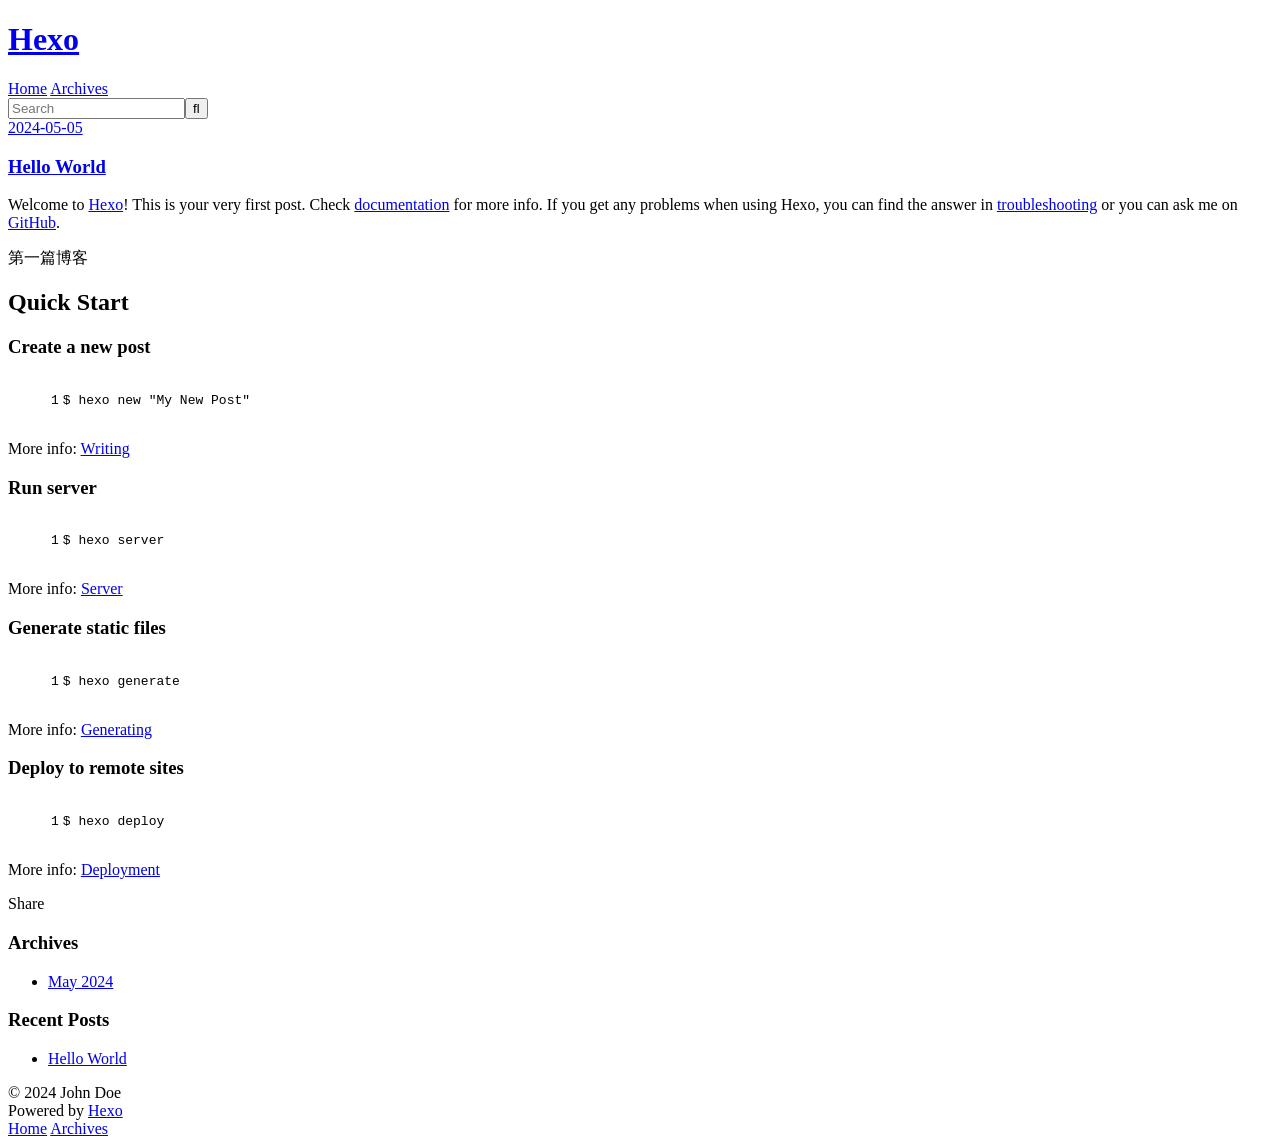
==== commit e40876bb: "Site updated: 2024-05-05 13:01:38" ====
--- a/index.html
+++ b/index.html
@@ -69,47 +69,9 @@
       <div class="outer">
         <section id="main">
   
-    <article id="post-01hello-blog" class="h-entry article article-type-post" itemprop="blogPost" itemscope itemtype="https://schema.org/BlogPosting">
+    <article id="post-01hello-world" class="h-entry article article-type-post" itemprop="blogPost" itemscope itemtype="https://schema.org/BlogPosting">
   <div class="article-meta">
-    <a href="/2024/05/05/01hello-blog/" class="article-date">
-  <time class="dt-published" datetime="2024-05-05T04:52:47.000Z" itemprop="datePublished">2024-05-05</time>
-</a>
-    
-  </div>
-  <div class="article-inner">
-    
-    
-      <header class="article-header">
-        
-  
-    <h1 itemprop="name">
-      <a class="p-name article-title" href="/2024/05/05/01hello-blog/">01hello blog</a>
-    </h1>
-  
-
-      </header>
-    
-    <div class="e-content article-entry" itemprop="articleBody">
-      
-        
-      
-    </div>
-    <footer class="article-footer">
-      <a data-url="http://example.com/2024/05/05/01hello-blog/" data-id="clvt25xjr00004gw90vmidxi5" data-title="01hello blog" class="article-share-link"><span class="fa fa-share">Share</span></a>
-      
-      
-      
-    </footer>
-  </div>
-  
-</article>
-
-
-
-  
-    <article id="post-hello-world" class="h-entry article article-type-post" itemprop="blogPost" itemscope itemtype="https://schema.org/BlogPosting">
-  <div class="article-meta">
-    <a href="/2024/05/05/hello-world/" class="article-date">
+    <a href="/2024/05/05/01hello-world/" class="article-date">
   <time class="dt-published" datetime="2024-05-05T04:50:12.741Z" itemprop="datePublished">2024-05-05</time>
 </a>
     
@@ -121,7 +83,7 @@
         
   
     <h1 itemprop="name">
-      <a class="p-name article-title" href="/2024/05/05/hello-world/">Hello World</a>
+      <a class="p-name article-title" href="/2024/05/05/01hello-world/">Hello World</a>
     </h1>
   
 
@@ -130,6 +92,7 @@
     <div class="e-content article-entry" itemprop="articleBody">
       
         <p>Welcome to <a target="_blank" rel="noopener" href="https://hexo.io/">Hexo</a>! This is your very first post. Check <a target="_blank" rel="noopener" href="https://hexo.io/docs/">documentation</a> for more info. If you get any problems when using Hexo, you can find the answer in <a target="_blank" rel="noopener" href="https://hexo.io/docs/troubleshooting.html">troubleshooting</a> or you can ask me on <a target="_blank" rel="noopener" href="https://github.com/hexojs/hexo/issues">GitHub</a>.</p>
+<p>第一篇博客</p>
 <h2 id="Quick-Start"><a href="#Quick-Start" class="headerlink" title="Quick Start"></a>Quick Start</h2><h3 id="Create-a-new-post"><a href="#Create-a-new-post" class="headerlink" title="Create a new post"></a>Create a new post</h3><figure class="highlight bash"><table><tr><td class="gutter"><pre><span class="line">1</span><br></pre></td><td class="code"><pre><span class="line">$ hexo new <span class="string">&quot;My New Post&quot;</span></span><br></pre></td></tr></table></figure>
 
 <p>More info: <a target="_blank" rel="noopener" href="https://hexo.io/docs/writing.html">Writing</a></p>
@@ -146,7 +109,7 @@
       
     </div>
     <footer class="article-footer">
-      <a data-url="http://example.com/2024/05/05/hello-world/" data-id="clvt25xjy00014gw91c9tdpto" data-title="Hello World" class="article-share-link"><span class="fa fa-share">Share</span></a>
+      <a data-url="http://example.com/2024/05/05/01hello-world/" data-id="clvt2f9r60000zsw98q6p911k" data-title="Hello World" class="article-share-link"><span class="fa fa-share">Share</span></a>
       
       
       
@@ -189,11 +152,7 @@
       <ul>
         
           <li>
-            <a href="/2024/05/05/01hello-blog/">01hello blog</a>
-          </li>
-        
-          <li>
-            <a href="/2024/05/05/hello-world/">Hello World</a>
+            <a href="/2024/05/05/01hello-world/">Hello World</a>
           </li>
         
       </ul>
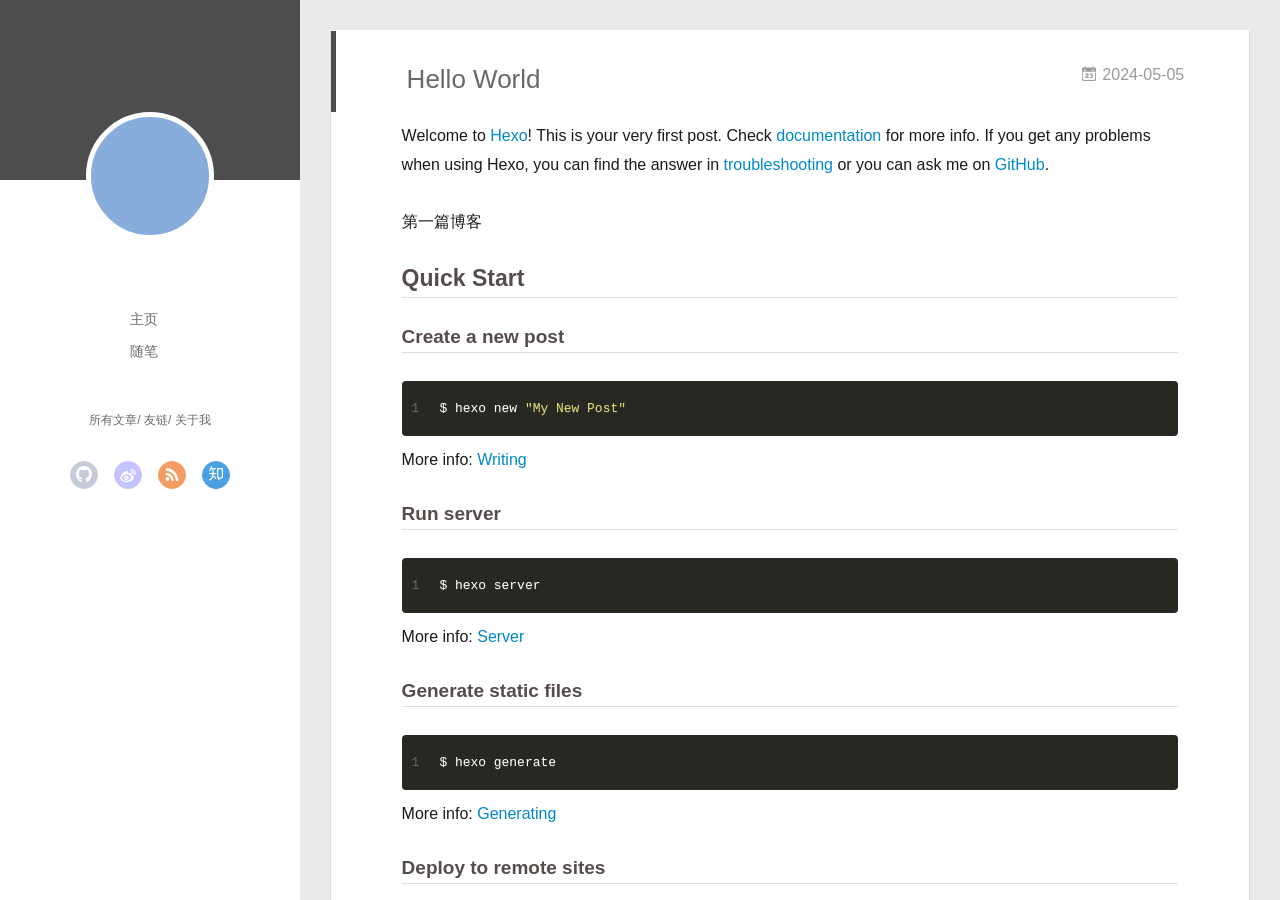
==== commit 85ac763c: "Site updated: 2024-05-05 13:06:32" ====
--- a/index.html
+++ b/index.html
@@ -3,9 +3,11 @@
 <head>
   <meta charset="utf-8">
   
-  
+  <meta name="renderer" content="webkit">
+  <meta http-equiv="X-UA-Compatible" content="IE=edge" >
+  <link rel="dns-prefetch" href="http://example.com">
   <title>Hexo</title>
-  <meta name="viewport" content="width=device-width, initial-scale=1, shrink-to-fit=no">
+  <meta name="viewport" content="width=device-width, initial-scale=1, maximum-scale=1">
   <meta property="og:type" content="website">
 <meta property="og:title" content="Hexo">
 <meta property="og:url" content="http://example.com/index.html">
@@ -14,82 +16,161 @@
 <meta property="article:author" content="John Doe">
 <meta name="twitter:card" content="summary">
   
-    <link rel="alternate" href="/atom.xml" title="Hexo" type="application/atom+xml">
-  
-  
-    <link rel="shortcut icon" href="/favicon.png">
-  
-  
-  
-<link rel="stylesheet" href="/css/style.css">
-
-  
-    
-<link rel="stylesheet" href="/fancybox/jquery.fancybox.min.css">
-
-  
-  
+    <link rel="alternative" href="/atom.xml" title="Hexo" type="application/atom+xml">
+  
+  
+    <link rel="icon" href="/favicon.png">
+  
+  <link rel="stylesheet" type="text/css" href="/./main.0cf68a.css">
+  <style type="text/css">
+  
+    #container.show {
+      background: linear-gradient(200deg,#a0cfe4,#e8c37e);
+    }
+  </style>
+  
+
+  
+
 <meta name="generator" content="Hexo 7.2.0"></head>
 
 <body>
-  <div id="container">
-    <div id="wrap">
-      <header id="header">
-  <div id="banner"></div>
-  <div id="header-outer" class="outer">
-    <div id="header-title" class="inner">
-      <h1 id="logo-wrap">
-        <a href="/" id="logo">Hexo</a>
-      </h1>
-      
-    </div>
-    <div id="header-inner" class="inner">
-      <nav id="main-nav">
-        <a id="main-nav-toggle" class="nav-icon"><span class="fa fa-bars"></span></a>
-        
-          <a class="main-nav-link" href="/">Home</a>
-        
-          <a class="main-nav-link" href="/archives">Archives</a>
-        
-      </nav>
-      <nav id="sub-nav">
-        
-        
-          <a class="nav-icon" href="/atom.xml" title="RSS Feed"><span class="fa fa-rss"></span></a>
-        
-        <a class="nav-icon nav-search-btn" title="Search"><span class="fa fa-search"></span></a>
-      </nav>
-      <div id="search-form-wrap">
-        <form action="//google.com/search" method="get" accept-charset="UTF-8" class="search-form"><input type="search" name="q" class="search-form-input" placeholder="Search"><button type="submit" class="search-form-submit">&#xF002;</button><input type="hidden" name="sitesearch" value="http://example.com"></form>
-      </div>
-    </div>
-  </div>
-</header>
-
-      <div class="outer">
-        <section id="main">
-  
-    <article id="post-01hello-world" class="h-entry article article-type-post" itemprop="blogPost" itemscope itemtype="https://schema.org/BlogPosting">
-  <div class="article-meta">
-    <a href="/2024/05/05/01hello-world/" class="article-date">
-  <time class="dt-published" datetime="2024-05-05T04:50:12.741Z" itemprop="datePublished">2024-05-05</time>
+  <div id="container" q-class="show:isCtnShow">
+    <canvas id="anm-canvas" class="anm-canvas"></canvas>
+    <div class="left-col" q-class="show:isShow">
+      
+<div class="overlay" style="background: #4d4d4d"></div>
+<div class="intrude-less">
+	<header id="header" class="inner">
+		<a href="/" class="profilepic">
+			<img src="" class="js-avatar">
+		</a>
+		<hgroup>
+		  <h1 class="header-author"><a href="/"></a></h1>
+		</hgroup>
+		
+
+		<nav class="header-menu">
+			<ul>
+			
+				<li><a href="/">主页</a></li>
+	        
+				<li><a href="/tags/%E9%9A%8F%E7%AC%94/">随笔</a></li>
+	        
+			</ul>
+		</nav>
+		<nav class="header-smart-menu">
+    		
+    			
+    			<a q-on="click: openSlider(e, 'innerArchive')" href="javascript:void(0)">所有文章</a>
+    			
+            
+    			
+    			<a q-on="click: openSlider(e, 'friends')" href="javascript:void(0)">友链</a>
+    			
+            
+    			
+    			<a q-on="click: openSlider(e, 'aboutme')" href="javascript:void(0)">关于我</a>
+    			
+            
+		</nav>
+		<nav class="header-nav">
+			<div class="social">
+				
+					<a class="github" target="_blank" href="#" title="github"><i class="icon-github"></i></a>
+		        
+					<a class="weibo" target="_blank" href="#" title="weibo"><i class="icon-weibo"></i></a>
+		        
+					<a class="rss" target="_blank" href="#" title="rss"><i class="icon-rss"></i></a>
+		        
+					<a class="zhihu" target="_blank" href="#" title="zhihu"><i class="icon-zhihu"></i></a>
+		        
+			</div>
+		</nav>
+	</header>		
+</div>
+
+    </div>
+    <div class="mid-col" q-class="show:isShow,hide:isShow|isFalse">
+      
+<nav id="mobile-nav">
+  	<div class="overlay js-overlay" style="background: #4d4d4d"></div>
+	<div class="btnctn js-mobile-btnctn">
+  		<div class="slider-trigger list" q-on="click: openSlider(e)"><i class="icon icon-sort"></i></div>
+	</div>
+	<div class="intrude-less">
+		<header id="header" class="inner">
+			<div class="profilepic">
+				<img src="" class="js-avatar">
+			</div>
+			<hgroup>
+			  <h1 class="header-author js-header-author"></h1>
+			</hgroup>
+			
+			
+			
+				
+			
+				
+			
+			
+			
+			<nav class="header-nav">
+				<div class="social">
+					
+						<a class="github" target="_blank" href="#" title="github"><i class="icon-github"></i></a>
+			        
+						<a class="weibo" target="_blank" href="#" title="weibo"><i class="icon-weibo"></i></a>
+			        
+						<a class="rss" target="_blank" href="#" title="rss"><i class="icon-rss"></i></a>
+			        
+						<a class="zhihu" target="_blank" href="#" title="zhihu"><i class="icon-zhihu"></i></a>
+			        
+				</div>
+			</nav>
+
+			<nav class="header-menu js-header-menu">
+				<ul style="width: 50%">
+				
+				
+					<li style="width: 50%"><a href="/">主页</a></li>
+		        
+					<li style="width: 50%"><a href="/tags/%E9%9A%8F%E7%AC%94/">随笔</a></li>
+		        
+				</ul>
+			</nav>
+		</header>				
+	</div>
+	<div class="mobile-mask" style="display:none" q-show="isShow"></div>
+</nav>
+
+      <div id="wrapper" class="body-wrap">
+        <div class="menu-l">
+          <div class="canvas-wrap">
+            <canvas data-colors="#eaeaea" data-sectionHeight="100" data-contentId="js-content" id="myCanvas1" class="anm-canvas"></canvas>
+          </div>
+          <div id="js-content" class="content-ll">
+            
+  
+    <article id="post-01hello-world" class="article article-type-post  article-index" itemscope itemprop="blogPost">
+  <div class="article-inner">
+    
+      <header class="article-header">
+        
+  
+    <h1 itemprop="name">
+      <a class="article-title" href="/2024/05/05/01hello-world/">Hello World</a>
+    </h1>
+  
+
+        
+        <a href="/2024/05/05/01hello-world/" class="archive-article-date">
+  	<time datetime="2024-05-05T04:50:12.741Z" itemprop="datePublished"><i class="icon-calendar icon"></i>2024-05-05</time>
 </a>
-    
-  </div>
-  <div class="article-inner">
-    
-    
-      <header class="article-header">
-        
-  
-    <h1 itemprop="name">
-      <a class="p-name article-title" href="/2024/05/05/01hello-world/">Hello World</a>
-    </h1>
-  
-
+        
       </header>
     
-    <div class="e-content article-entry" itemprop="articleBody">
+    <div class="article-entry" itemprop="articleBody">
       
         <p>Welcome to <a target="_blank" rel="noopener" href="https://hexo.io/">Hexo</a>! This is your very first post. Check <a target="_blank" rel="noopener" href="https://hexo.io/docs/">documentation</a> for more info. If you get any problems when using Hexo, you can find the answer in <a target="_blank" rel="noopener" href="https://hexo.io/docs/troubleshooting.html">troubleshooting</a> or you can ask me on <a target="_blank" rel="noopener" href="https://github.com/hexojs/hexo/issues">GitHub</a>.</p>
 <p>第一篇博客</p>
@@ -107,100 +188,292 @@
 <p>More info: <a target="_blank" rel="noopener" href="https://hexo.io/docs/one-command-deployment.html">Deployment</a></p>
 
       
-    </div>
-    <footer class="article-footer">
-      <a data-url="http://example.com/2024/05/05/01hello-world/" data-id="clvt2f9r60000zsw98q6p911k" data-title="Hello World" class="article-share-link"><span class="fa fa-share">Share</span></a>
-      
-      
-      
-    </footer>
+
+      
+    </div>
+    <div class="article-info article-info-index">
+      
+      
+      
+
+      
+        <p class="article-more-link">
+          <a class="article-more-a" href="/2024/05/05/01hello-world/">展开全文 >></a>
+        </p>
+      
+
+      
+      <div class="clearfix"></div>
+    </div>
   </div>
-  
 </article>
 
-
-
-  
-
-
-</section>
-        
-          <aside id="sidebar">
-  
-    
-
-  
-    
-
-  
-    
-  
-    
-  <div class="widget-wrap">
-    <h3 class="widget-title">Archives</h3>
-    <div class="widget">
-      <ul class="archive-list"><li class="archive-list-item"><a class="archive-list-link" href="/archives/2024/05/">May 2024</a></li></ul>
-    </div>
-  </div>
-
-
-  
-    
-  <div class="widget-wrap">
-    <h3 class="widget-title">Recent Posts</h3>
-    <div class="widget">
-      <ul>
-        
-          <li>
-            <a href="/2024/05/05/01hello-world/">Hello World</a>
-          </li>
-        
-      </ul>
-    </div>
-  </div>
-
-  
+<aside class="wrap-side-operation">
+    <div class="mod-side-operation">
+        
+        <div class="jump-container" id="js-jump-container" style="display:none;">
+            <a href="javascript:void(0)" class="mod-side-operation__jump-to-top">
+                <i class="icon-font icon-back"></i>
+            </a>
+            <div id="js-jump-plan-container" class="jump-plan-container" style="top: -11px;">
+                <i class="icon-font icon-plane jump-plane"></i>
+            </div>
+        </div>
+        
+        
+    </div>
 </aside>
-        
+
+
+
+
+  
+  
+
+
+          </div>
+        </div>
       </div>
       <footer id="footer">
-  
   <div class="outer">
-    <div id="footer-info" class="inner">
-      
-      &copy; 2024 John Doe<br>
-      Powered by <a href="https://hexo.io/" target="_blank">Hexo</a>
+    <div id="footer-info">
+    	<div class="footer-left">
+    		&copy; 2024 John Doe
+    	</div>
+      	<div class="footer-right">
+      		<a href="http://hexo.io/" target="_blank">Hexo</a>  Theme <a href="https://github.com/litten/hexo-theme-yilia" target="_blank">Yilia</a> by Litten
+      	</div>
     </div>
   </div>
 </footer>
-
-    </div>
-    <nav id="mobile-nav">
-  
-    <a href="/" class="mobile-nav-link">Home</a>
-  
-    <a href="/archives" class="mobile-nav-link">Archives</a>
-  
-</nav>
-    
-
-
-<script src="/js/jquery-3.6.4.min.js"></script>
-
-
-
-  
-<script src="/fancybox/jquery.fancybox.min.js"></script>
-
-
-
-
-<script src="/js/script.js"></script>
-
-
-
-
-
+    </div>
+    <script>
+	var yiliaConfig = {
+		mathjax: false,
+		isHome: true,
+		isPost: false,
+		isArchive: false,
+		isTag: false,
+		isCategory: false,
+		open_in_new: false,
+		toc_hide_index: true,
+		root: "/",
+		innerArchive: true,
+		showTags: false
+	}
+</script>
+
+<script>!function(t){function n(e){if(r[e])return r[e].exports;var i=r[e]={exports:{},id:e,loaded:!1};return t[e].call(i.exports,i,i.exports,n),i.loaded=!0,i.exports}var r={};n.m=t,n.c=r,n.p="./",n(0)}([function(t,n,r){r(195),t.exports=r(191)},function(t,n,r){var e=r(3),i=r(52),o=r(27),u=r(28),c=r(53),f="prototype",a=function(t,n,r){var s,l,h,v,p=t&a.F,d=t&a.G,y=t&a.S,g=t&a.P,b=t&a.B,m=d?e:y?e[n]||(e[n]={}):(e[n]||{})[f],x=d?i:i[n]||(i[n]={}),w=x[f]||(x[f]={});d&&(r=n);for(s in r)l=!p&&m&&void 0!==m[s],h=(l?m:r)[s],v=b&&l?c(h,e):g&&"function"==typeof h?c(Function.call,h):h,m&&u(m,s,h,t&a.U),x[s]!=h&&o(x,s,v),g&&w[s]!=h&&(w[s]=h)};e.core=i,a.F=1,a.G=2,a.S=4,a.P=8,a.B=16,a.W=32,a.U=64,a.R=128,t.exports=a},function(t,n,r){var e=r(6);t.exports=function(t){if(!e(t))throw TypeError(t+" is not an object!");return t}},function(t,n){var r=t.exports="undefined"!=typeof window&&window.Math==Math?window:"undefined"!=typeof self&&self.Math==Math?self:Function("return this")();"number"==typeof __g&&(__g=r)},function(t,n){t.exports=function(t){try{return!!t()}catch(t){return!0}}},function(t,n){var r=t.exports="undefined"!=typeof window&&window.Math==Math?window:"undefined"!=typeof self&&self.Math==Math?self:Function("return this")();"number"==typeof __g&&(__g=r)},function(t,n){t.exports=function(t){return"object"==typeof t?null!==t:"function"==typeof t}},function(t,n,r){var e=r(126)("wks"),i=r(76),o=r(3).Symbol,u="function"==typeof o;(t.exports=function(t){return e[t]||(e[t]=u&&o[t]||(u?o:i)("Symbol."+t))}).store=e},function(t,n){var r={}.hasOwnProperty;t.exports=function(t,n){return r.call(t,n)}},function(t,n,r){var e=r(94),i=r(33);t.exports=function(t){return e(i(t))}},function(t,n,r){t.exports=!r(4)(function(){return 7!=Object.defineProperty({},"a",{get:function(){return 7}}).a})},function(t,n,r){var e=r(2),i=r(167),o=r(50),u=Object.defineProperty;n.f=r(10)?Object.defineProperty:function(t,n,r){if(e(t),n=o(n,!0),e(r),i)try{return u(t,n,r)}catch(t){}if("get"in r||"set"in r)throw TypeError("Accessors not supported!");return"value"in r&&(t[n]=r.value),t}},function(t,n,r){t.exports=!r(18)(function(){return 7!=Object.defineProperty({},"a",{get:function(){return 7}}).a})},function(t,n,r){var e=r(14),i=r(22);t.exports=r(12)?function(t,n,r){return e.f(t,n,i(1,r))}:function(t,n,r){return t[n]=r,t}},function(t,n,r){var e=r(20),i=r(58),o=r(42),u=Object.defineProperty;n.f=r(12)?Object.defineProperty:function(t,n,r){if(e(t),n=o(n,!0),e(r),i)try{return u(t,n,r)}catch(t){}if("get"in r||"set"in r)throw TypeError("Accessors not supported!");return"value"in r&&(t[n]=r.value),t}},function(t,n,r){var e=r(40)("wks"),i=r(23),o=r(5).Symbol,u="function"==typeof o;(t.exports=function(t){return e[t]||(e[t]=u&&o[t]||(u?o:i)("Symbol."+t))}).store=e},function(t,n,r){var e=r(67),i=Math.min;t.exports=function(t){return t>0?i(e(t),9007199254740991):0}},function(t,n,r){var e=r(46);t.exports=function(t){return Object(e(t))}},function(t,n){t.exports=function(t){try{return!!t()}catch(t){return!0}}},function(t,n,r){var e=r(63),i=r(34);t.exports=Object.keys||function(t){return e(t,i)}},function(t,n,r){var e=r(21);t.exports=function(t){if(!e(t))throw TypeError(t+" is not an object!");return t}},function(t,n){t.exports=function(t){return"object"==typeof t?null!==t:"function"==typeof t}},function(t,n){t.exports=function(t,n){return{enumerable:!(1&t),configurable:!(2&t),writable:!(4&t),value:n}}},function(t,n){var r=0,e=Math.random();t.exports=function(t){return"Symbol(".concat(void 0===t?"":t,")_",(++r+e).toString(36))}},function(t,n){var r={}.hasOwnProperty;t.exports=function(t,n){return r.call(t,n)}},function(t,n){var r=t.exports={version:"2.4.0"};"number"==typeof __e&&(__e=r)},function(t,n){t.exports=function(t){if("function"!=typeof t)throw TypeError(t+" is not a function!");return t}},function(t,n,r){var e=r(11),i=r(66);t.exports=r(10)?function(t,n,r){return e.f(t,n,i(1,r))}:function(t,n,r){return t[n]=r,t}},function(t,n,r){var e=r(3),i=r(27),o=r(24),u=r(76)("src"),c="toString",f=Function[c],a=(""+f).split(c);r(52).inspectSource=function(t){return f.call(t)},(t.exports=function(t,n,r,c){var f="function"==typeof r;f&&(o(r,"name")||i(r,"name",n)),t[n]!==r&&(f&&(o(r,u)||i(r,u,t[n]?""+t[n]:a.join(String(n)))),t===e?t[n]=r:c?t[n]?t[n]=r:i(t,n,r):(delete t[n],i(t,n,r)))})(Function.prototype,c,function(){return"function"==typeof this&&this[u]||f.call(this)})},function(t,n,r){var e=r(1),i=r(4),o=r(46),u=function(t,n,r,e){var i=String(o(t)),u="<"+n;return""!==r&&(u+=" "+r+'="'+String(e).replace(/"/g,"&quot;")+'"'),u+">"+i+"</"+n+">"};t.exports=function(t,n){var r={};r[t]=n(u),e(e.P+e.F*i(function(){var n=""[t]('"');return n!==n.toLowerCase()||n.split('"').length>3}),"String",r)}},function(t,n,r){var e=r(115),i=r(46);t.exports=function(t){return e(i(t))}},function(t,n,r){var e=r(116),i=r(66),o=r(30),u=r(50),c=r(24),f=r(167),a=Object.getOwnPropertyDescriptor;n.f=r(10)?a:function(t,n){if(t=o(t),n=u(n,!0),f)try{return a(t,n)}catch(t){}if(c(t,n))return i(!e.f.call(t,n),t[n])}},function(t,n,r){var e=r(24),i=r(17),o=r(145)("IE_PROTO"),u=Object.prototype;t.exports=Object.getPrototypeOf||function(t){return t=i(t),e(t,o)?t[o]:"function"==typeof t.constructor&&t instanceof t.constructor?t.constructor.prototype:t instanceof Object?u:null}},function(t,n){t.exports=function(t){if(void 0==t)throw TypeError("Can't call method on  "+t);return t}},function(t,n){t.exports="constructor,hasOwnProperty,isPrototypeOf,propertyIsEnumerable,toLocaleString,toString,valueOf".split(",")},function(t,n){t.exports={}},function(t,n){t.exports=!0},function(t,n){n.f={}.propertyIsEnumerable},function(t,n,r){var e=r(14).f,i=r(8),o=r(15)("toStringTag");t.exports=function(t,n,r){t&&!i(t=r?t:t.prototype,o)&&e(t,o,{configurable:!0,value:n})}},function(t,n,r){var e=r(40)("keys"),i=r(23);t.exports=function(t){return e[t]||(e[t]=i(t))}},function(t,n,r){var e=r(5),i="__core-js_shared__",o=e[i]||(e[i]={});t.exports=function(t){return o[t]||(o[t]={})}},function(t,n){var r=Math.ceil,e=Math.floor;t.exports=function(t){return isNaN(t=+t)?0:(t>0?e:r)(t)}},function(t,n,r){var e=r(21);t.exports=function(t,n){if(!e(t))return t;var r,i;if(n&&"function"==typeof(r=t.toString)&&!e(i=r.call(t)))return i;if("function"==typeof(r=t.valueOf)&&!e(i=r.call(t)))return i;if(!n&&"function"==typeof(r=t.toString)&&!e(i=r.call(t)))return i;throw TypeError("Can't convert object to primitive value")}},function(t,n,r){var e=r(5),i=r(25),o=r(36),u=r(44),c=r(14).f;t.exports=function(t){var n=i.Symbol||(i.Symbol=o?{}:e.Symbol||{});"_"==t.charAt(0)||t in n||c(n,t,{value:u.f(t)})}},function(t,n,r){n.f=r(15)},function(t,n){var r={}.toString;t.exports=function(t){return r.call(t).slice(8,-1)}},function(t,n){t.exports=function(t){if(void 0==t)throw TypeError("Can't call method on  "+t);return t}},function(t,n,r){var e=r(4);t.exports=function(t,n){return!!t&&e(function(){n?t.call(null,function(){},1):t.call(null)})}},function(t,n,r){var e=r(53),i=r(115),o=r(17),u=r(16),c=r(203);t.exports=function(t,n){var r=1==t,f=2==t,a=3==t,s=4==t,l=6==t,h=5==t||l,v=n||c;return function(n,c,p){for(var d,y,g=o(n),b=i(g),m=e(c,p,3),x=u(b.length),w=0,S=r?v(n,x):f?v(n,0):void 0;x>w;w++)if((h||w in b)&&(d=b[w],y=m(d,w,g),t))if(r)S[w]=y;else if(y)switch(t){case 3:return!0;case 5:return d;case 6:return w;case 2:S.push(d)}else if(s)return!1;return l?-1:a||s?s:S}}},function(t,n,r){var e=r(1),i=r(52),o=r(4);t.exports=function(t,n){var r=(i.Object||{})[t]||Object[t],u={};u[t]=n(r),e(e.S+e.F*o(function(){r(1)}),"Object",u)}},function(t,n,r){var e=r(6);t.exports=function(t,n){if(!e(t))return t;var r,i;if(n&&"function"==typeof(r=t.toString)&&!e(i=r.call(t)))return i;if("function"==typeof(r=t.valueOf)&&!e(i=r.call(t)))return i;if(!n&&"function"==typeof(r=t.toString)&&!e(i=r.call(t)))return i;throw TypeError("Can't convert object to primitive value")}},function(t,n,r){var e=r(5),i=r(25),o=r(91),u=r(13),c="prototype",f=function(t,n,r){var a,s,l,h=t&f.F,v=t&f.G,p=t&f.S,d=t&f.P,y=t&f.B,g=t&f.W,b=v?i:i[n]||(i[n]={}),m=b[c],x=v?e:p?e[n]:(e[n]||{})[c];v&&(r=n);for(a in r)(s=!h&&x&&void 0!==x[a])&&a in b||(l=s?x[a]:r[a],b[a]=v&&"function"!=typeof x[a]?r[a]:y&&s?o(l,e):g&&x[a]==l?function(t){var n=function(n,r,e){if(this instanceof t){switch(arguments.length){case 0:return new t;case 1:return new t(n);case 2:return new t(n,r)}return new t(n,r,e)}return t.apply(this,arguments)};return n[c]=t[c],n}(l):d&&"function"==typeof l?o(Function.call,l):l,d&&((b.virtual||(b.virtual={}))[a]=l,t&f.R&&m&&!m[a]&&u(m,a,l)))};f.F=1,f.G=2,f.S=4,f.P=8,f.B=16,f.W=32,f.U=64,f.R=128,t.exports=f},function(t,n){var r=t.exports={version:"2.4.0"};"number"==typeof __e&&(__e=r)},function(t,n,r){var e=r(26);t.exports=function(t,n,r){if(e(t),void 0===n)return t;switch(r){case 1:return function(r){return t.call(n,r)};case 2:return function(r,e){return t.call(n,r,e)};case 3:return function(r,e,i){return t.call(n,r,e,i)}}return function(){return t.apply(n,arguments)}}},function(t,n,r){var e=r(183),i=r(1),o=r(126)("metadata"),u=o.store||(o.store=new(r(186))),c=function(t,n,r){var i=u.get(t);if(!i){if(!r)return;u.set(t,i=new e)}var o=i.get(n);if(!o){if(!r)return;i.set(n,o=new e)}return o},f=function(t,n,r){var e=c(n,r,!1);return void 0!==e&&e.has(t)},a=function(t,n,r){var e=c(n,r,!1);return void 0===e?void 0:e.get(t)},s=function(t,n,r,e){c(r,e,!0).set(t,n)},l=function(t,n){var r=c(t,n,!1),e=[];return r&&r.forEach(function(t,n){e.push(n)}),e},h=function(t){return void 0===t||"symbol"==typeof t?t:String(t)},v=function(t){i(i.S,"Reflect",t)};t.exports={store:u,map:c,has:f,get:a,set:s,keys:l,key:h,exp:v}},function(t,n,r){"use strict";if(r(10)){var e=r(69),i=r(3),o=r(4),u=r(1),c=r(127),f=r(152),a=r(53),s=r(68),l=r(66),h=r(27),v=r(73),p=r(67),d=r(16),y=r(75),g=r(50),b=r(24),m=r(180),x=r(114),w=r(6),S=r(17),_=r(137),O=r(70),E=r(32),P=r(71).f,j=r(154),F=r(76),M=r(7),A=r(48),N=r(117),T=r(146),I=r(155),k=r(80),L=r(123),R=r(74),C=r(130),D=r(160),U=r(11),W=r(31),G=U.f,B=W.f,V=i.RangeError,z=i.TypeError,q=i.Uint8Array,K="ArrayBuffer",J="Shared"+K,Y="BYTES_PER_ELEMENT",H="prototype",$=Array[H],X=f.ArrayBuffer,Q=f.DataView,Z=A(0),tt=A(2),nt=A(3),rt=A(4),et=A(5),it=A(6),ot=N(!0),ut=N(!1),ct=I.values,ft=I.keys,at=I.entries,st=$.lastIndexOf,lt=$.reduce,ht=$.reduceRight,vt=$.join,pt=$.sort,dt=$.slice,yt=$.toString,gt=$.toLocaleString,bt=M("iterator"),mt=M("toStringTag"),xt=F("typed_constructor"),wt=F("def_constructor"),St=c.CONSTR,_t=c.TYPED,Ot=c.VIEW,Et="Wrong length!",Pt=A(1,function(t,n){return Tt(T(t,t[wt]),n)}),jt=o(function(){return 1===new q(new Uint16Array([1]).buffer)[0]}),Ft=!!q&&!!q[H].set&&o(function(){new q(1).set({})}),Mt=function(t,n){if(void 0===t)throw z(Et);var r=+t,e=d(t);if(n&&!m(r,e))throw V(Et);return e},At=function(t,n){var r=p(t);if(r<0||r%n)throw V("Wrong offset!");return r},Nt=function(t){if(w(t)&&_t in t)return t;throw z(t+" is not a typed array!")},Tt=function(t,n){if(!(w(t)&&xt in t))throw z("It is not a typed array constructor!");return new t(n)},It=function(t,n){return kt(T(t,t[wt]),n)},kt=function(t,n){for(var r=0,e=n.length,i=Tt(t,e);e>r;)i[r]=n[r++];return i},Lt=function(t,n,r){G(t,n,{get:function(){return this._d[r]}})},Rt=function(t){var n,r,e,i,o,u,c=S(t),f=arguments.length,s=f>1?arguments[1]:void 0,l=void 0!==s,h=j(c);if(void 0!=h&&!_(h)){for(u=h.call(c),e=[],n=0;!(o=u.next()).done;n++)e.push(o.value);c=e}for(l&&f>2&&(s=a(s,arguments[2],2)),n=0,r=d(c.length),i=Tt(this,r);r>n;n++)i[n]=l?s(c[n],n):c[n];return i},Ct=function(){for(var t=0,n=arguments.length,r=Tt(this,n);n>t;)r[t]=arguments[t++];return r},Dt=!!q&&o(function(){gt.call(new q(1))}),Ut=function(){return gt.apply(Dt?dt.call(Nt(this)):Nt(this),arguments)},Wt={copyWithin:function(t,n){return D.call(Nt(this),t,n,arguments.length>2?arguments[2]:void 0)},every:function(t){return rt(Nt(this),t,arguments.length>1?arguments[1]:void 0)},fill:function(t){return C.apply(Nt(this),arguments)},filter:function(t){return It(this,tt(Nt(this),t,arguments.length>1?arguments[1]:void 0))},find:function(t){return et(Nt(this),t,arguments.length>1?arguments[1]:void 0)},findIndex:function(t){return it(Nt(this),t,arguments.length>1?arguments[1]:void 0)},forEach:function(t){Z(Nt(this),t,arguments.length>1?arguments[1]:void 0)},indexOf:function(t){return ut(Nt(this),t,arguments.length>1?arguments[1]:void 0)},includes:function(t){return ot(Nt(this),t,arguments.length>1?arguments[1]:void 0)},join:function(t){return vt.apply(Nt(this),arguments)},lastIndexOf:function(t){return st.apply(Nt(this),arguments)},map:function(t){return Pt(Nt(this),t,arguments.length>1?arguments[1]:void 0)},reduce:function(t){return lt.apply(Nt(this),arguments)},reduceRight:function(t){return ht.apply(Nt(this),arguments)},reverse:function(){for(var t,n=this,r=Nt(n).length,e=Math.floor(r/2),i=0;i<e;)t=n[i],n[i++]=n[--r],n[r]=t;return n},some:function(t){return nt(Nt(this),t,arguments.length>1?arguments[1]:void 0)},sort:function(t){return pt.call(Nt(this),t)},subarray:function(t,n){var r=Nt(this),e=r.length,i=y(t,e);return new(T(r,r[wt]))(r.buffer,r.byteOffset+i*r.BYTES_PER_ELEMENT,d((void 0===n?e:y(n,e))-i))}},Gt=function(t,n){return It(this,dt.call(Nt(this),t,n))},Bt=function(t){Nt(this);var n=At(arguments[1],1),r=this.length,e=S(t),i=d(e.length),o=0;if(i+n>r)throw V(Et);for(;o<i;)this[n+o]=e[o++]},Vt={entries:function(){return at.call(Nt(this))},keys:function(){return ft.call(Nt(this))},values:function(){return ct.call(Nt(this))}},zt=function(t,n){return w(t)&&t[_t]&&"symbol"!=typeof n&&n in t&&String(+n)==String(n)},qt=function(t,n){return zt(t,n=g(n,!0))?l(2,t[n]):B(t,n)},Kt=function(t,n,r){return!(zt(t,n=g(n,!0))&&w(r)&&b(r,"value"))||b(r,"get")||b(r,"set")||r.configurable||b(r,"writable")&&!r.writable||b(r,"enumerable")&&!r.enumerable?G(t,n,r):(t[n]=r.value,t)};St||(W.f=qt,U.f=Kt),u(u.S+u.F*!St,"Object",{getOwnPropertyDescriptor:qt,defineProperty:Kt}),o(function(){yt.call({})})&&(yt=gt=function(){return vt.call(this)});var Jt=v({},Wt);v(Jt,Vt),h(Jt,bt,Vt.values),v(Jt,{slice:Gt,set:Bt,constructor:function(){},toString:yt,toLocaleString:Ut}),Lt(Jt,"buffer","b"),Lt(Jt,"byteOffset","o"),Lt(Jt,"byteLength","l"),Lt(Jt,"length","e"),G(Jt,mt,{get:function(){return this[_t]}}),t.exports=function(t,n,r,f){f=!!f;var a=t+(f?"Clamped":"")+"Array",l="Uint8Array"!=a,v="get"+t,p="set"+t,y=i[a],g=y||{},b=y&&E(y),m=!y||!c.ABV,S={},_=y&&y[H],j=function(t,r){var e=t._d;return e.v[v](r*n+e.o,jt)},F=function(t,r,e){var i=t._d;f&&(e=(e=Math.round(e))<0?0:e>255?255:255&e),i.v[p](r*n+i.o,e,jt)},M=function(t,n){G(t,n,{get:function(){return j(this,n)},set:function(t){return F(this,n,t)},enumerable:!0})};m?(y=r(function(t,r,e,i){s(t,y,a,"_d");var o,u,c,f,l=0,v=0;if(w(r)){if(!(r instanceof X||(f=x(r))==K||f==J))return _t in r?kt(y,r):Rt.call(y,r);o=r,v=At(e,n);var p=r.byteLength;if(void 0===i){if(p%n)throw V(Et);if((u=p-v)<0)throw V(Et)}else if((u=d(i)*n)+v>p)throw V(Et);c=u/n}else c=Mt(r,!0),u=c*n,o=new X(u);for(h(t,"_d",{b:o,o:v,l:u,e:c,v:new Q(o)});l<c;)M(t,l++)}),_=y[H]=O(Jt),h(_,"constructor",y)):L(function(t){new y(null),new y(t)},!0)||(y=r(function(t,r,e,i){s(t,y,a);var o;return w(r)?r instanceof X||(o=x(r))==K||o==J?void 0!==i?new g(r,At(e,n),i):void 0!==e?new g(r,At(e,n)):new g(r):_t in r?kt(y,r):Rt.call(y,r):new g(Mt(r,l))}),Z(b!==Function.prototype?P(g).concat(P(b)):P(g),function(t){t in y||h(y,t,g[t])}),y[H]=_,e||(_.constructor=y));var A=_[bt],N=!!A&&("values"==A.name||void 0==A.name),T=Vt.values;h(y,xt,!0),h(_,_t,a),h(_,Ot,!0),h(_,wt,y),(f?new y(1)[mt]==a:mt in _)||G(_,mt,{get:function(){return a}}),S[a]=y,u(u.G+u.W+u.F*(y!=g),S),u(u.S,a,{BYTES_PER_ELEMENT:n,from:Rt,of:Ct}),Y in _||h(_,Y,n),u(u.P,a,Wt),R(a),u(u.P+u.F*Ft,a,{set:Bt}),u(u.P+u.F*!N,a,Vt),u(u.P+u.F*(_.toString!=yt),a,{toString:yt}),u(u.P+u.F*o(function(){new y(1).slice()}),a,{slice:Gt}),u(u.P+u.F*(o(function(){return[1,2].toLocaleString()!=new y([1,2]).toLocaleString()})||!o(function(){_.toLocaleString.call([1,2])})),a,{toLocaleString:Ut}),k[a]=N?A:T,e||N||h(_,bt,T)}}else t.exports=function(){}},function(t,n){var r={}.toString;t.exports=function(t){return r.call(t).slice(8,-1)}},function(t,n,r){var e=r(21),i=r(5).document,o=e(i)&&e(i.createElement);t.exports=function(t){return o?i.createElement(t):{}}},function(t,n,r){t.exports=!r(12)&&!r(18)(function(){return 7!=Object.defineProperty(r(57)("div"),"a",{get:function(){return 7}}).a})},function(t,n,r){"use strict";var e=r(36),i=r(51),o=r(64),u=r(13),c=r(8),f=r(35),a=r(96),s=r(38),l=r(103),h=r(15)("iterator"),v=!([].keys&&"next"in[].keys()),p="keys",d="values",y=function(){return this};t.exports=function(t,n,r,g,b,m,x){a(r,n,g);var w,S,_,O=function(t){if(!v&&t in F)return F[t];switch(t){case p:case d:return function(){return new r(this,t)}}return function(){return new r(this,t)}},E=n+" Iterator",P=b==d,j=!1,F=t.prototype,M=F[h]||F["@@iterator"]||b&&F[b],A=M||O(b),N=b?P?O("entries"):A:void 0,T="Array"==n?F.entries||M:M;if(T&&(_=l(T.call(new t)))!==Object.prototype&&(s(_,E,!0),e||c(_,h)||u(_,h,y)),P&&M&&M.name!==d&&(j=!0,A=function(){return M.call(this)}),e&&!x||!v&&!j&&F[h]||u(F,h,A),f[n]=A,f[E]=y,b)if(w={values:P?A:O(d),keys:m?A:O(p),entries:N},x)for(S in w)S in F||o(F,S,w[S]);else i(i.P+i.F*(v||j),n,w);return w}},function(t,n,r){var e=r(20),i=r(100),o=r(34),u=r(39)("IE_PROTO"),c=function(){},f="prototype",a=function(){var t,n=r(57)("iframe"),e=o.length;for(n.style.display="none",r(93).appendChild(n),n.src="javascript:",t=n.contentWindow.document,t.open(),t.write("<script>document.F=Object<\/script>"),t.close(),a=t.F;e--;)delete a[f][o[e]];return a()};t.exports=Object.create||function(t,n){var r;return null!==t?(c[f]=e(t),r=new c,c[f]=null,r[u]=t):r=a(),void 0===n?r:i(r,n)}},function(t,n,r){var e=r(63),i=r(34).concat("length","prototype");n.f=Object.getOwnPropertyNames||function(t){return e(t,i)}},function(t,n){n.f=Object.getOwnPropertySymbols},function(t,n,r){var e=r(8),i=r(9),o=r(90)(!1),u=r(39)("IE_PROTO");t.exports=function(t,n){var r,c=i(t),f=0,a=[];for(r in c)r!=u&&e(c,r)&&a.push(r);for(;n.length>f;)e(c,r=n[f++])&&(~o(a,r)||a.push(r));return a}},function(t,n,r){t.exports=r(13)},function(t,n,r){var e=r(76)("meta"),i=r(6),o=r(24),u=r(11).f,c=0,f=Object.isExtensible||function(){return!0},a=!r(4)(function(){return f(Object.preventExtensions({}))}),s=function(t){u(t,e,{value:{i:"O"+ ++c,w:{}}})},l=function(t,n){if(!i(t))return"symbol"==typeof t?t:("string"==typeof t?"S":"P")+t;if(!o(t,e)){if(!f(t))return"F";if(!n)return"E";s(t)}return t[e].i},h=function(t,n){if(!o(t,e)){if(!f(t))return!0;if(!n)return!1;s(t)}return t[e].w},v=function(t){return a&&p.NEED&&f(t)&&!o(t,e)&&s(t),t},p=t.exports={KEY:e,NEED:!1,fastKey:l,getWeak:h,onFreeze:v}},function(t,n){t.exports=function(t,n){return{enumerable:!(1&t),configurable:!(2&t),writable:!(4&t),value:n}}},function(t,n){var r=Math.ceil,e=Math.floor;t.exports=function(t){return isNaN(t=+t)?0:(t>0?e:r)(t)}},function(t,n){t.exports=function(t,n,r,e){if(!(t instanceof n)||void 0!==e&&e in t)throw TypeError(r+": incorrect invocation!");return t}},function(t,n){t.exports=!1},function(t,n,r){var e=r(2),i=r(173),o=r(133),u=r(145)("IE_PROTO"),c=function(){},f="prototype",a=function(){var t,n=r(132)("iframe"),e=o.length;for(n.style.display="none",r(135).appendChild(n),n.src="javascript:",t=n.contentWindow.document,t.open(),t.write("<script>document.F=Object<\/script>"),t.close(),a=t.F;e--;)delete a[f][o[e]];return a()};t.exports=Object.create||function(t,n){var r;return null!==t?(c[f]=e(t),r=new c,c[f]=null,r[u]=t):r=a(),void 0===n?r:i(r,n)}},function(t,n,r){var e=r(175),i=r(133).concat("length","prototype");n.f=Object.getOwnPropertyNames||function(t){return e(t,i)}},function(t,n,r){var e=r(175),i=r(133);t.exports=Object.keys||function(t){return e(t,i)}},function(t,n,r){var e=r(28);t.exports=function(t,n,r){for(var i in n)e(t,i,n[i],r);return t}},function(t,n,r){"use strict";var e=r(3),i=r(11),o=r(10),u=r(7)("species");t.exports=function(t){var n=e[t];o&&n&&!n[u]&&i.f(n,u,{configurable:!0,get:function(){return this}})}},function(t,n,r){var e=r(67),i=Math.max,o=Math.min;t.exports=function(t,n){return t=e(t),t<0?i(t+n,0):o(t,n)}},function(t,n){var r=0,e=Math.random();t.exports=function(t){return"Symbol(".concat(void 0===t?"":t,")_",(++r+e).toString(36))}},function(t,n,r){var e=r(33);t.exports=function(t){return Object(e(t))}},function(t,n,r){var e=r(7)("unscopables"),i=Array.prototype;void 0==i[e]&&r(27)(i,e,{}),t.exports=function(t){i[e][t]=!0}},function(t,n,r){var e=r(53),i=r(169),o=r(137),u=r(2),c=r(16),f=r(154),a={},s={},n=t.exports=function(t,n,r,l,h){var v,p,d,y,g=h?function(){return t}:f(t),b=e(r,l,n?2:1),m=0;if("function"!=typeof g)throw TypeError(t+" is not iterable!");if(o(g)){for(v=c(t.length);v>m;m++)if((y=n?b(u(p=t[m])[0],p[1]):b(t[m]))===a||y===s)return y}else for(d=g.call(t);!(p=d.next()).done;)if((y=i(d,b,p.value,n))===a||y===s)return y};n.BREAK=a,n.RETURN=s},function(t,n){t.exports={}},function(t,n,r){var e=r(11).f,i=r(24),o=r(7)("toStringTag");t.exports=function(t,n,r){t&&!i(t=r?t:t.prototype,o)&&e(t,o,{configurable:!0,value:n})}},function(t,n,r){var e=r(1),i=r(46),o=r(4),u=r(150),c="["+u+"]",f="​+",a=RegExp("^"+c+c+"*"),s=RegExp(c+c+"*$"),l=function(t,n,r){var i={},c=o(function(){return!!u[t]()||f[t]()!=f}),a=i[t]=c?n(h):u[t];r&&(i[r]=a),e(e.P+e.F*c,"String",i)},h=l.trim=function(t,n){return t=String(i(t)),1&n&&(t=t.replace(a,"")),2&n&&(t=t.replace(s,"")),t};t.exports=l},function(t,n,r){t.exports={default:r(86),__esModule:!0}},function(t,n,r){t.exports={default:r(87),__esModule:!0}},function(t,n,r){"use strict";function e(t){return t&&t.__esModule?t:{default:t}}n.__esModule=!0;var i=r(84),o=e(i),u=r(83),c=e(u),f="function"==typeof c.default&&"symbol"==typeof o.default?function(t){return typeof t}:function(t){return t&&"function"==typeof c.default&&t.constructor===c.default&&t!==c.default.prototype?"symbol":typeof t};n.default="function"==typeof c.default&&"symbol"===f(o.default)?function(t){return void 0===t?"undefined":f(t)}:function(t){return t&&"function"==typeof c.default&&t.constructor===c.default&&t!==c.default.prototype?"symbol":void 0===t?"undefined":f(t)}},function(t,n,r){r(110),r(108),r(111),r(112),t.exports=r(25).Symbol},function(t,n,r){r(109),r(113),t.exports=r(44).f("iterator")},function(t,n){t.exports=function(t){if("function"!=typeof t)throw TypeError(t+" is not a function!");return t}},function(t,n){t.exports=function(){}},function(t,n,r){var e=r(9),i=r(106),o=r(105);t.exports=function(t){return function(n,r,u){var c,f=e(n),a=i(f.length),s=o(u,a);if(t&&r!=r){for(;a>s;)if((c=f[s++])!=c)return!0}else for(;a>s;s++)if((t||s in f)&&f[s]===r)return t||s||0;return!t&&-1}}},function(t,n,r){var e=r(88);t.exports=function(t,n,r){if(e(t),void 0===n)return t;switch(r){case 1:return function(r){return t.call(n,r)};case 2:return function(r,e){return t.call(n,r,e)};case 3:return function(r,e,i){return t.call(n,r,e,i)}}return function(){return t.apply(n,arguments)}}},function(t,n,r){var e=r(19),i=r(62),o=r(37);t.exports=function(t){var n=e(t),r=i.f;if(r)for(var u,c=r(t),f=o.f,a=0;c.length>a;)f.call(t,u=c[a++])&&n.push(u);return n}},function(t,n,r){t.exports=r(5).document&&document.documentElement},function(t,n,r){var e=r(56);t.exports=Object("z").propertyIsEnumerable(0)?Object:function(t){return"String"==e(t)?t.split(""):Object(t)}},function(t,n,r){var e=r(56);t.exports=Array.isArray||function(t){return"Array"==e(t)}},function(t,n,r){"use strict";var e=r(60),i=r(22),o=r(38),u={};r(13)(u,r(15)("iterator"),function(){return this}),t.exports=function(t,n,r){t.prototype=e(u,{next:i(1,r)}),o(t,n+" Iterator")}},function(t,n){t.exports=function(t,n){return{value:n,done:!!t}}},function(t,n,r){var e=r(19),i=r(9);t.exports=function(t,n){for(var r,o=i(t),u=e(o),c=u.length,f=0;c>f;)if(o[r=u[f++]]===n)return r}},function(t,n,r){var e=r(23)("meta"),i=r(21),o=r(8),u=r(14).f,c=0,f=Object.isExtensible||function(){return!0},a=!r(18)(function(){return f(Object.preventExtensions({}))}),s=function(t){u(t,e,{value:{i:"O"+ ++c,w:{}}})},l=function(t,n){if(!i(t))return"symbol"==typeof t?t:("string"==typeof t?"S":"P")+t;if(!o(t,e)){if(!f(t))return"F";if(!n)return"E";s(t)}return t[e].i},h=function(t,n){if(!o(t,e)){if(!f(t))return!0;if(!n)return!1;s(t)}return t[e].w},v=function(t){return a&&p.NEED&&f(t)&&!o(t,e)&&s(t),t},p=t.exports={KEY:e,NEED:!1,fastKey:l,getWeak:h,onFreeze:v}},function(t,n,r){var e=r(14),i=r(20),o=r(19);t.exports=r(12)?Object.defineProperties:function(t,n){i(t);for(var r,u=o(n),c=u.length,f=0;c>f;)e.f(t,r=u[f++],n[r]);return t}},function(t,n,r){var e=r(37),i=r(22),o=r(9),u=r(42),c=r(8),f=r(58),a=Object.getOwnPropertyDescriptor;n.f=r(12)?a:function(t,n){if(t=o(t),n=u(n,!0),f)try{return a(t,n)}catch(t){}if(c(t,n))return i(!e.f.call(t,n),t[n])}},function(t,n,r){var e=r(9),i=r(61).f,o={}.toString,u="object"==typeof window&&window&&Object.getOwnPropertyNames?Object.getOwnPropertyNames(window):[],c=function(t){try{return i(t)}catch(t){return u.slice()}};t.exports.f=function(t){return u&&"[object Window]"==o.call(t)?c(t):i(e(t))}},function(t,n,r){var e=r(8),i=r(77),o=r(39)("IE_PROTO"),u=Object.prototype;t.exports=Object.getPrototypeOf||function(t){return t=i(t),e(t,o)?t[o]:"function"==typeof t.constructor&&t instanceof t.constructor?t.constructor.prototype:t instanceof Object?u:null}},function(t,n,r){var e=r(41),i=r(33);t.exports=function(t){return function(n,r){var o,u,c=String(i(n)),f=e(r),a=c.length;return f<0||f>=a?t?"":void 0:(o=c.charCodeAt(f),o<55296||o>56319||f+1===a||(u=c.charCodeAt(f+1))<56320||u>57343?t?c.charAt(f):o:t?c.slice(f,f+2):u-56320+(o-55296<<10)+65536)}}},function(t,n,r){var e=r(41),i=Math.max,o=Math.min;t.exports=function(t,n){return t=e(t),t<0?i(t+n,0):o(t,n)}},function(t,n,r){var e=r(41),i=Math.min;t.exports=function(t){return t>0?i(e(t),9007199254740991):0}},function(t,n,r){"use strict";var e=r(89),i=r(97),o=r(35),u=r(9);t.exports=r(59)(Array,"Array",function(t,n){this._t=u(t),this._i=0,this._k=n},function(){var t=this._t,n=this._k,r=this._i++;return!t||r>=t.length?(this._t=void 0,i(1)):"keys"==n?i(0,r):"values"==n?i(0,t[r]):i(0,[r,t[r]])},"values"),o.Arguments=o.Array,e("keys"),e("values"),e("entries")},function(t,n){},function(t,n,r){"use strict";var e=r(104)(!0);r(59)(String,"String",function(t){this._t=String(t),this._i=0},function(){var t,n=this._t,r=this._i;return r>=n.length?{value:void 0,done:!0}:(t=e(n,r),this._i+=t.length,{value:t,done:!1})})},function(t,n,r){"use strict";var e=r(5),i=r(8),o=r(12),u=r(51),c=r(64),f=r(99).KEY,a=r(18),s=r(40),l=r(38),h=r(23),v=r(15),p=r(44),d=r(43),y=r(98),g=r(92),b=r(95),m=r(20),x=r(9),w=r(42),S=r(22),_=r(60),O=r(102),E=r(101),P=r(14),j=r(19),F=E.f,M=P.f,A=O.f,N=e.Symbol,T=e.JSON,I=T&&T.stringify,k="prototype",L=v("_hidden"),R=v("toPrimitive"),C={}.propertyIsEnumerable,D=s("symbol-registry"),U=s("symbols"),W=s("op-symbols"),G=Object[k],B="function"==typeof N,V=e.QObject,z=!V||!V[k]||!V[k].findChild,q=o&&a(function(){return 7!=_(M({},"a",{get:function(){return M(this,"a",{value:7}).a}})).a})?function(t,n,r){var e=F(G,n);e&&delete G[n],M(t,n,r),e&&t!==G&&M(G,n,e)}:M,K=function(t){var n=U[t]=_(N[k]);return n._k=t,n},J=B&&"symbol"==typeof N.iterator?function(t){return"symbol"==typeof t}:function(t){return t instanceof N},Y=function(t,n,r){return t===G&&Y(W,n,r),m(t),n=w(n,!0),m(r),i(U,n)?(r.enumerable?(i(t,L)&&t[L][n]&&(t[L][n]=!1),r=_(r,{enumerable:S(0,!1)})):(i(t,L)||M(t,L,S(1,{})),t[L][n]=!0),q(t,n,r)):M(t,n,r)},H=function(t,n){m(t);for(var r,e=g(n=x(n)),i=0,o=e.length;o>i;)Y(t,r=e[i++],n[r]);return t},$=function(t,n){return void 0===n?_(t):H(_(t),n)},X=function(t){var n=C.call(this,t=w(t,!0));return!(this===G&&i(U,t)&&!i(W,t))&&(!(n||!i(this,t)||!i(U,t)||i(this,L)&&this[L][t])||n)},Q=function(t,n){if(t=x(t),n=w(n,!0),t!==G||!i(U,n)||i(W,n)){var r=F(t,n);return!r||!i(U,n)||i(t,L)&&t[L][n]||(r.enumerable=!0),r}},Z=function(t){for(var n,r=A(x(t)),e=[],o=0;r.length>o;)i(U,n=r[o++])||n==L||n==f||e.push(n);return e},tt=function(t){for(var n,r=t===G,e=A(r?W:x(t)),o=[],u=0;e.length>u;)!i(U,n=e[u++])||r&&!i(G,n)||o.push(U[n]);return o};B||(N=function(){if(this instanceof N)throw TypeError("Symbol is not a constructor!");var t=h(arguments.length>0?arguments[0]:void 0),n=function(r){this===G&&n.call(W,r),i(this,L)&&i(this[L],t)&&(this[L][t]=!1),q(this,t,S(1,r))};return o&&z&&q(G,t,{configurable:!0,set:n}),K(t)},c(N[k],"toString",function(){return this._k}),E.f=Q,P.f=Y,r(61).f=O.f=Z,r(37).f=X,r(62).f=tt,o&&!r(36)&&c(G,"propertyIsEnumerable",X,!0),p.f=function(t){return K(v(t))}),u(u.G+u.W+u.F*!B,{Symbol:N});for(var nt="hasInstance,isConcatSpreadable,iterator,match,replace,search,species,split,toPrimitive,toStringTag,unscopables".split(","),rt=0;nt.length>rt;)v(nt[rt++]);for(var nt=j(v.store),rt=0;nt.length>rt;)d(nt[rt++]);u(u.S+u.F*!B,"Symbol",{for:function(t){return i(D,t+="")?D[t]:D[t]=N(t)},keyFor:function(t){if(J(t))return y(D,t);throw TypeError(t+" is not a symbol!")},useSetter:function(){z=!0},useSimple:function(){z=!1}}),u(u.S+u.F*!B,"Object",{create:$,defineProperty:Y,defineProperties:H,getOwnPropertyDescriptor:Q,getOwnPropertyNames:Z,getOwnPropertySymbols:tt}),T&&u(u.S+u.F*(!B||a(function(){var t=N();return"[null]"!=I([t])||"{}"!=I({a:t})||"{}"!=I(Object(t))})),"JSON",{stringify:function(t){if(void 0!==t&&!J(t)){for(var n,r,e=[t],i=1;arguments.length>i;)e.push(arguments[i++]);return n=e[1],"function"==typeof n&&(r=n),!r&&b(n)||(n=function(t,n){if(r&&(n=r.call(this,t,n)),!J(n))return n}),e[1]=n,I.apply(T,e)}}}),N[k][R]||r(13)(N[k],R,N[k].valueOf),l(N,"Symbol"),l(Math,"Math",!0),l(e.JSON,"JSON",!0)},function(t,n,r){r(43)("asyncIterator")},function(t,n,r){r(43)("observable")},function(t,n,r){r(107);for(var e=r(5),i=r(13),o=r(35),u=r(15)("toStringTag"),c=["NodeList","DOMTokenList","MediaList","StyleSheetList","CSSRuleList"],f=0;f<5;f++){var a=c[f],s=e[a],l=s&&s.prototype;l&&!l[u]&&i(l,u,a),o[a]=o.Array}},function(t,n,r){var e=r(45),i=r(7)("toStringTag"),o="Arguments"==e(function(){return arguments}()),u=function(t,n){try{return t[n]}catch(t){}};t.exports=function(t){var n,r,c;return void 0===t?"Undefined":null===t?"Null":"string"==typeof(r=u(n=Object(t),i))?r:o?e(n):"Object"==(c=e(n))&&"function"==typeof n.callee?"Arguments":c}},function(t,n,r){var e=r(45);t.exports=Object("z").propertyIsEnumerable(0)?Object:function(t){return"String"==e(t)?t.split(""):Object(t)}},function(t,n){n.f={}.propertyIsEnumerable},function(t,n,r){var e=r(30),i=r(16),o=r(75);t.exports=function(t){return function(n,r,u){var c,f=e(n),a=i(f.length),s=o(u,a);if(t&&r!=r){for(;a>s;)if((c=f[s++])!=c)return!0}else for(;a>s;s++)if((t||s in f)&&f[s]===r)return t||s||0;return!t&&-1}}},function(t,n,r){"use strict";var e=r(3),i=r(1),o=r(28),u=r(73),c=r(65),f=r(79),a=r(68),s=r(6),l=r(4),h=r(123),v=r(81),p=r(136);t.exports=function(t,n,r,d,y,g){var b=e[t],m=b,x=y?"set":"add",w=m&&m.prototype,S={},_=function(t){var n=w[t];o(w,t,"delete"==t?function(t){return!(g&&!s(t))&&n.call(this,0===t?0:t)}:"has"==t?function(t){return!(g&&!s(t))&&n.call(this,0===t?0:t)}:"get"==t?function(t){return g&&!s(t)?void 0:n.call(this,0===t?0:t)}:"add"==t?function(t){return n.call(this,0===t?0:t),this}:function(t,r){return n.call(this,0===t?0:t,r),this})};if("function"==typeof m&&(g||w.forEach&&!l(function(){(new m).entries().next()}))){var O=new m,E=O[x](g?{}:-0,1)!=O,P=l(function(){O.has(1)}),j=h(function(t){new m(t)}),F=!g&&l(function(){for(var t=new m,n=5;n--;)t[x](n,n);return!t.has(-0)});j||(m=n(function(n,r){a(n,m,t);var e=p(new b,n,m);return void 0!=r&&f(r,y,e[x],e),e}),m.prototype=w,w.constructor=m),(P||F)&&(_("delete"),_("has"),y&&_("get")),(F||E)&&_(x),g&&w.clear&&delete w.clear}else m=d.getConstructor(n,t,y,x),u(m.prototype,r),c.NEED=!0;return v(m,t),S[t]=m,i(i.G+i.W+i.F*(m!=b),S),g||d.setStrong(m,t,y),m}},function(t,n,r){"use strict";var e=r(27),i=r(28),o=r(4),u=r(46),c=r(7);t.exports=function(t,n,r){var f=c(t),a=r(u,f,""[t]),s=a[0],l=a[1];o(function(){var n={};return n[f]=function(){return 7},7!=""[t](n)})&&(i(String.prototype,t,s),e(RegExp.prototype,f,2==n?function(t,n){return l.call(t,this,n)}:function(t){return l.call(t,this)}))}
+},function(t,n,r){"use strict";var e=r(2);t.exports=function(){var t=e(this),n="";return t.global&&(n+="g"),t.ignoreCase&&(n+="i"),t.multiline&&(n+="m"),t.unicode&&(n+="u"),t.sticky&&(n+="y"),n}},function(t,n){t.exports=function(t,n,r){var e=void 0===r;switch(n.length){case 0:return e?t():t.call(r);case 1:return e?t(n[0]):t.call(r,n[0]);case 2:return e?t(n[0],n[1]):t.call(r,n[0],n[1]);case 3:return e?t(n[0],n[1],n[2]):t.call(r,n[0],n[1],n[2]);case 4:return e?t(n[0],n[1],n[2],n[3]):t.call(r,n[0],n[1],n[2],n[3])}return t.apply(r,n)}},function(t,n,r){var e=r(6),i=r(45),o=r(7)("match");t.exports=function(t){var n;return e(t)&&(void 0!==(n=t[o])?!!n:"RegExp"==i(t))}},function(t,n,r){var e=r(7)("iterator"),i=!1;try{var o=[7][e]();o.return=function(){i=!0},Array.from(o,function(){throw 2})}catch(t){}t.exports=function(t,n){if(!n&&!i)return!1;var r=!1;try{var o=[7],u=o[e]();u.next=function(){return{done:r=!0}},o[e]=function(){return u},t(o)}catch(t){}return r}},function(t,n,r){t.exports=r(69)||!r(4)(function(){var t=Math.random();__defineSetter__.call(null,t,function(){}),delete r(3)[t]})},function(t,n){n.f=Object.getOwnPropertySymbols},function(t,n,r){var e=r(3),i="__core-js_shared__",o=e[i]||(e[i]={});t.exports=function(t){return o[t]||(o[t]={})}},function(t,n,r){for(var e,i=r(3),o=r(27),u=r(76),c=u("typed_array"),f=u("view"),a=!(!i.ArrayBuffer||!i.DataView),s=a,l=0,h="Int8Array,Uint8Array,Uint8ClampedArray,Int16Array,Uint16Array,Int32Array,Uint32Array,Float32Array,Float64Array".split(",");l<9;)(e=i[h[l++]])?(o(e.prototype,c,!0),o(e.prototype,f,!0)):s=!1;t.exports={ABV:a,CONSTR:s,TYPED:c,VIEW:f}},function(t,n){"use strict";var r={versions:function(){var t=window.navigator.userAgent;return{trident:t.indexOf("Trident")>-1,presto:t.indexOf("Presto")>-1,webKit:t.indexOf("AppleWebKit")>-1,gecko:t.indexOf("Gecko")>-1&&-1==t.indexOf("KHTML"),mobile:!!t.match(/AppleWebKit.*Mobile.*/),ios:!!t.match(/\(i[^;]+;( U;)? CPU.+Mac OS X/),android:t.indexOf("Android")>-1||t.indexOf("Linux")>-1,iPhone:t.indexOf("iPhone")>-1||t.indexOf("Mac")>-1,iPad:t.indexOf("iPad")>-1,webApp:-1==t.indexOf("Safari"),weixin:-1==t.indexOf("MicroMessenger")}}()};t.exports=r},function(t,n,r){"use strict";var e=r(85),i=function(t){return t&&t.__esModule?t:{default:t}}(e),o=function(){function t(t,n,e){return n||e?String.fromCharCode(n||e):r[t]||t}function n(t){return e[t]}var r={"&quot;":'"',"&lt;":"<","&gt;":">","&amp;":"&","&nbsp;":" "},e={};for(var u in r)e[r[u]]=u;return r["&apos;"]="'",e["'"]="&#39;",{encode:function(t){return t?(""+t).replace(/['<> "&]/g,n).replace(/\r?\n/g,"<br/>").replace(/\s/g,"&nbsp;"):""},decode:function(n){return n?(""+n).replace(/<br\s*\/?>/gi,"\n").replace(/&quot;|&lt;|&gt;|&amp;|&nbsp;|&apos;|&#(\d+);|&#(\d+)/g,t).replace(/\u00a0/g," "):""},encodeBase16:function(t){if(!t)return t;t+="";for(var n=[],r=0,e=t.length;e>r;r++)n.push(t.charCodeAt(r).toString(16).toUpperCase());return n.join("")},encodeBase16forJSON:function(t){if(!t)return t;t=t.replace(/[\u4E00-\u9FBF]/gi,function(t){return escape(t).replace("%u","\\u")});for(var n=[],r=0,e=t.length;e>r;r++)n.push(t.charCodeAt(r).toString(16).toUpperCase());return n.join("")},decodeBase16:function(t){if(!t)return t;t+="";for(var n=[],r=0,e=t.length;e>r;r+=2)n.push(String.fromCharCode("0x"+t.slice(r,r+2)));return n.join("")},encodeObject:function(t){if(t instanceof Array)for(var n=0,r=t.length;r>n;n++)t[n]=o.encodeObject(t[n]);else if("object"==(void 0===t?"undefined":(0,i.default)(t)))for(var e in t)t[e]=o.encodeObject(t[e]);else if("string"==typeof t)return o.encode(t);return t},loadScript:function(t){var n=document.createElement("script");document.getElementsByTagName("body")[0].appendChild(n),n.setAttribute("src",t)},addLoadEvent:function(t){var n=window.onload;"function"!=typeof window.onload?window.onload=t:window.onload=function(){n(),t()}}}}();t.exports=o},function(t,n,r){"use strict";var e=r(17),i=r(75),o=r(16);t.exports=function(t){for(var n=e(this),r=o(n.length),u=arguments.length,c=i(u>1?arguments[1]:void 0,r),f=u>2?arguments[2]:void 0,a=void 0===f?r:i(f,r);a>c;)n[c++]=t;return n}},function(t,n,r){"use strict";var e=r(11),i=r(66);t.exports=function(t,n,r){n in t?e.f(t,n,i(0,r)):t[n]=r}},function(t,n,r){var e=r(6),i=r(3).document,o=e(i)&&e(i.createElement);t.exports=function(t){return o?i.createElement(t):{}}},function(t,n){t.exports="constructor,hasOwnProperty,isPrototypeOf,propertyIsEnumerable,toLocaleString,toString,valueOf".split(",")},function(t,n,r){var e=r(7)("match");t.exports=function(t){var n=/./;try{"/./"[t](n)}catch(r){try{return n[e]=!1,!"/./"[t](n)}catch(t){}}return!0}},function(t,n,r){t.exports=r(3).document&&document.documentElement},function(t,n,r){var e=r(6),i=r(144).set;t.exports=function(t,n,r){var o,u=n.constructor;return u!==r&&"function"==typeof u&&(o=u.prototype)!==r.prototype&&e(o)&&i&&i(t,o),t}},function(t,n,r){var e=r(80),i=r(7)("iterator"),o=Array.prototype;t.exports=function(t){return void 0!==t&&(e.Array===t||o[i]===t)}},function(t,n,r){var e=r(45);t.exports=Array.isArray||function(t){return"Array"==e(t)}},function(t,n,r){"use strict";var e=r(70),i=r(66),o=r(81),u={};r(27)(u,r(7)("iterator"),function(){return this}),t.exports=function(t,n,r){t.prototype=e(u,{next:i(1,r)}),o(t,n+" Iterator")}},function(t,n,r){"use strict";var e=r(69),i=r(1),o=r(28),u=r(27),c=r(24),f=r(80),a=r(139),s=r(81),l=r(32),h=r(7)("iterator"),v=!([].keys&&"next"in[].keys()),p="keys",d="values",y=function(){return this};t.exports=function(t,n,r,g,b,m,x){a(r,n,g);var w,S,_,O=function(t){if(!v&&t in F)return F[t];switch(t){case p:case d:return function(){return new r(this,t)}}return function(){return new r(this,t)}},E=n+" Iterator",P=b==d,j=!1,F=t.prototype,M=F[h]||F["@@iterator"]||b&&F[b],A=M||O(b),N=b?P?O("entries"):A:void 0,T="Array"==n?F.entries||M:M;if(T&&(_=l(T.call(new t)))!==Object.prototype&&(s(_,E,!0),e||c(_,h)||u(_,h,y)),P&&M&&M.name!==d&&(j=!0,A=function(){return M.call(this)}),e&&!x||!v&&!j&&F[h]||u(F,h,A),f[n]=A,f[E]=y,b)if(w={values:P?A:O(d),keys:m?A:O(p),entries:N},x)for(S in w)S in F||o(F,S,w[S]);else i(i.P+i.F*(v||j),n,w);return w}},function(t,n){var r=Math.expm1;t.exports=!r||r(10)>22025.465794806718||r(10)<22025.465794806718||-2e-17!=r(-2e-17)?function(t){return 0==(t=+t)?t:t>-1e-6&&t<1e-6?t+t*t/2:Math.exp(t)-1}:r},function(t,n){t.exports=Math.sign||function(t){return 0==(t=+t)||t!=t?t:t<0?-1:1}},function(t,n,r){var e=r(3),i=r(151).set,o=e.MutationObserver||e.WebKitMutationObserver,u=e.process,c=e.Promise,f="process"==r(45)(u);t.exports=function(){var t,n,r,a=function(){var e,i;for(f&&(e=u.domain)&&e.exit();t;){i=t.fn,t=t.next;try{i()}catch(e){throw t?r():n=void 0,e}}n=void 0,e&&e.enter()};if(f)r=function(){u.nextTick(a)};else if(o){var s=!0,l=document.createTextNode("");new o(a).observe(l,{characterData:!0}),r=function(){l.data=s=!s}}else if(c&&c.resolve){var h=c.resolve();r=function(){h.then(a)}}else r=function(){i.call(e,a)};return function(e){var i={fn:e,next:void 0};n&&(n.next=i),t||(t=i,r()),n=i}}},function(t,n,r){var e=r(6),i=r(2),o=function(t,n){if(i(t),!e(n)&&null!==n)throw TypeError(n+": can't set as prototype!")};t.exports={set:Object.setPrototypeOf||("__proto__"in{}?function(t,n,e){try{e=r(53)(Function.call,r(31).f(Object.prototype,"__proto__").set,2),e(t,[]),n=!(t instanceof Array)}catch(t){n=!0}return function(t,r){return o(t,r),n?t.__proto__=r:e(t,r),t}}({},!1):void 0),check:o}},function(t,n,r){var e=r(126)("keys"),i=r(76);t.exports=function(t){return e[t]||(e[t]=i(t))}},function(t,n,r){var e=r(2),i=r(26),o=r(7)("species");t.exports=function(t,n){var r,u=e(t).constructor;return void 0===u||void 0==(r=e(u)[o])?n:i(r)}},function(t,n,r){var e=r(67),i=r(46);t.exports=function(t){return function(n,r){var o,u,c=String(i(n)),f=e(r),a=c.length;return f<0||f>=a?t?"":void 0:(o=c.charCodeAt(f),o<55296||o>56319||f+1===a||(u=c.charCodeAt(f+1))<56320||u>57343?t?c.charAt(f):o:t?c.slice(f,f+2):u-56320+(o-55296<<10)+65536)}}},function(t,n,r){var e=r(122),i=r(46);t.exports=function(t,n,r){if(e(n))throw TypeError("String#"+r+" doesn't accept regex!");return String(i(t))}},function(t,n,r){"use strict";var e=r(67),i=r(46);t.exports=function(t){var n=String(i(this)),r="",o=e(t);if(o<0||o==1/0)throw RangeError("Count can't be negative");for(;o>0;(o>>>=1)&&(n+=n))1&o&&(r+=n);return r}},function(t,n){t.exports="\t\n\v\f\r   ᠎             　\u2028\u2029\ufeff"},function(t,n,r){var e,i,o,u=r(53),c=r(121),f=r(135),a=r(132),s=r(3),l=s.process,h=s.setImmediate,v=s.clearImmediate,p=s.MessageChannel,d=0,y={},g="onreadystatechange",b=function(){var t=+this;if(y.hasOwnProperty(t)){var n=y[t];delete y[t],n()}},m=function(t){b.call(t.data)};h&&v||(h=function(t){for(var n=[],r=1;arguments.length>r;)n.push(arguments[r++]);return y[++d]=function(){c("function"==typeof t?t:Function(t),n)},e(d),d},v=function(t){delete y[t]},"process"==r(45)(l)?e=function(t){l.nextTick(u(b,t,1))}:p?(i=new p,o=i.port2,i.port1.onmessage=m,e=u(o.postMessage,o,1)):s.addEventListener&&"function"==typeof postMessage&&!s.importScripts?(e=function(t){s.postMessage(t+"","*")},s.addEventListener("message",m,!1)):e=g in a("script")?function(t){f.appendChild(a("script"))[g]=function(){f.removeChild(this),b.call(t)}}:function(t){setTimeout(u(b,t,1),0)}),t.exports={set:h,clear:v}},function(t,n,r){"use strict";var e=r(3),i=r(10),o=r(69),u=r(127),c=r(27),f=r(73),a=r(4),s=r(68),l=r(67),h=r(16),v=r(71).f,p=r(11).f,d=r(130),y=r(81),g="ArrayBuffer",b="DataView",m="prototype",x="Wrong length!",w="Wrong index!",S=e[g],_=e[b],O=e.Math,E=e.RangeError,P=e.Infinity,j=S,F=O.abs,M=O.pow,A=O.floor,N=O.log,T=O.LN2,I="buffer",k="byteLength",L="byteOffset",R=i?"_b":I,C=i?"_l":k,D=i?"_o":L,U=function(t,n,r){var e,i,o,u=Array(r),c=8*r-n-1,f=(1<<c)-1,a=f>>1,s=23===n?M(2,-24)-M(2,-77):0,l=0,h=t<0||0===t&&1/t<0?1:0;for(t=F(t),t!=t||t===P?(i=t!=t?1:0,e=f):(e=A(N(t)/T),t*(o=M(2,-e))<1&&(e--,o*=2),t+=e+a>=1?s/o:s*M(2,1-a),t*o>=2&&(e++,o/=2),e+a>=f?(i=0,e=f):e+a>=1?(i=(t*o-1)*M(2,n),e+=a):(i=t*M(2,a-1)*M(2,n),e=0));n>=8;u[l++]=255&i,i/=256,n-=8);for(e=e<<n|i,c+=n;c>0;u[l++]=255&e,e/=256,c-=8);return u[--l]|=128*h,u},W=function(t,n,r){var e,i=8*r-n-1,o=(1<<i)-1,u=o>>1,c=i-7,f=r-1,a=t[f--],s=127&a;for(a>>=7;c>0;s=256*s+t[f],f--,c-=8);for(e=s&(1<<-c)-1,s>>=-c,c+=n;c>0;e=256*e+t[f],f--,c-=8);if(0===s)s=1-u;else{if(s===o)return e?NaN:a?-P:P;e+=M(2,n),s-=u}return(a?-1:1)*e*M(2,s-n)},G=function(t){return t[3]<<24|t[2]<<16|t[1]<<8|t[0]},B=function(t){return[255&t]},V=function(t){return[255&t,t>>8&255]},z=function(t){return[255&t,t>>8&255,t>>16&255,t>>24&255]},q=function(t){return U(t,52,8)},K=function(t){return U(t,23,4)},J=function(t,n,r){p(t[m],n,{get:function(){return this[r]}})},Y=function(t,n,r,e){var i=+r,o=l(i);if(i!=o||o<0||o+n>t[C])throw E(w);var u=t[R]._b,c=o+t[D],f=u.slice(c,c+n);return e?f:f.reverse()},H=function(t,n,r,e,i,o){var u=+r,c=l(u);if(u!=c||c<0||c+n>t[C])throw E(w);for(var f=t[R]._b,a=c+t[D],s=e(+i),h=0;h<n;h++)f[a+h]=s[o?h:n-h-1]},$=function(t,n){s(t,S,g);var r=+n,e=h(r);if(r!=e)throw E(x);return e};if(u.ABV){if(!a(function(){new S})||!a(function(){new S(.5)})){S=function(t){return new j($(this,t))};for(var X,Q=S[m]=j[m],Z=v(j),tt=0;Z.length>tt;)(X=Z[tt++])in S||c(S,X,j[X]);o||(Q.constructor=S)}var nt=new _(new S(2)),rt=_[m].setInt8;nt.setInt8(0,2147483648),nt.setInt8(1,2147483649),!nt.getInt8(0)&&nt.getInt8(1)||f(_[m],{setInt8:function(t,n){rt.call(this,t,n<<24>>24)},setUint8:function(t,n){rt.call(this,t,n<<24>>24)}},!0)}else S=function(t){var n=$(this,t);this._b=d.call(Array(n),0),this[C]=n},_=function(t,n,r){s(this,_,b),s(t,S,b);var e=t[C],i=l(n);if(i<0||i>e)throw E("Wrong offset!");if(r=void 0===r?e-i:h(r),i+r>e)throw E(x);this[R]=t,this[D]=i,this[C]=r},i&&(J(S,k,"_l"),J(_,I,"_b"),J(_,k,"_l"),J(_,L,"_o")),f(_[m],{getInt8:function(t){return Y(this,1,t)[0]<<24>>24},getUint8:function(t){return Y(this,1,t)[0]},getInt16:function(t){var n=Y(this,2,t,arguments[1]);return(n[1]<<8|n[0])<<16>>16},getUint16:function(t){var n=Y(this,2,t,arguments[1]);return n[1]<<8|n[0]},getInt32:function(t){return G(Y(this,4,t,arguments[1]))},getUint32:function(t){return G(Y(this,4,t,arguments[1]))>>>0},getFloat32:function(t){return W(Y(this,4,t,arguments[1]),23,4)},getFloat64:function(t){return W(Y(this,8,t,arguments[1]),52,8)},setInt8:function(t,n){H(this,1,t,B,n)},setUint8:function(t,n){H(this,1,t,B,n)},setInt16:function(t,n){H(this,2,t,V,n,arguments[2])},setUint16:function(t,n){H(this,2,t,V,n,arguments[2])},setInt32:function(t,n){H(this,4,t,z,n,arguments[2])},setUint32:function(t,n){H(this,4,t,z,n,arguments[2])},setFloat32:function(t,n){H(this,4,t,K,n,arguments[2])},setFloat64:function(t,n){H(this,8,t,q,n,arguments[2])}});y(S,g),y(_,b),c(_[m],u.VIEW,!0),n[g]=S,n[b]=_},function(t,n,r){var e=r(3),i=r(52),o=r(69),u=r(182),c=r(11).f;t.exports=function(t){var n=i.Symbol||(i.Symbol=o?{}:e.Symbol||{});"_"==t.charAt(0)||t in n||c(n,t,{value:u.f(t)})}},function(t,n,r){var e=r(114),i=r(7)("iterator"),o=r(80);t.exports=r(52).getIteratorMethod=function(t){if(void 0!=t)return t[i]||t["@@iterator"]||o[e(t)]}},function(t,n,r){"use strict";var e=r(78),i=r(170),o=r(80),u=r(30);t.exports=r(140)(Array,"Array",function(t,n){this._t=u(t),this._i=0,this._k=n},function(){var t=this._t,n=this._k,r=this._i++;return!t||r>=t.length?(this._t=void 0,i(1)):"keys"==n?i(0,r):"values"==n?i(0,t[r]):i(0,[r,t[r]])},"values"),o.Arguments=o.Array,e("keys"),e("values"),e("entries")},function(t,n){function r(t,n){t.classList?t.classList.add(n):t.className+=" "+n}t.exports=r},function(t,n){function r(t,n){if(t.classList)t.classList.remove(n);else{var r=new RegExp("(^|\\b)"+n.split(" ").join("|")+"(\\b|$)","gi");t.className=t.className.replace(r," ")}}t.exports=r},function(t,n){function r(){throw new Error("setTimeout has not been defined")}function e(){throw new Error("clearTimeout has not been defined")}function i(t){if(s===setTimeout)return setTimeout(t,0);if((s===r||!s)&&setTimeout)return s=setTimeout,setTimeout(t,0);try{return s(t,0)}catch(n){try{return s.call(null,t,0)}catch(n){return s.call(this,t,0)}}}function o(t){if(l===clearTimeout)return clearTimeout(t);if((l===e||!l)&&clearTimeout)return l=clearTimeout,clearTimeout(t);try{return l(t)}catch(n){try{return l.call(null,t)}catch(n){return l.call(this,t)}}}function u(){d&&v&&(d=!1,v.length?p=v.concat(p):y=-1,p.length&&c())}function c(){if(!d){var t=i(u);d=!0;for(var n=p.length;n;){for(v=p,p=[];++y<n;)v&&v[y].run();y=-1,n=p.length}v=null,d=!1,o(t)}}function f(t,n){this.fun=t,this.array=n}function a(){}var s,l,h=t.exports={};!function(){try{s="function"==typeof setTimeout?setTimeout:r}catch(t){s=r}try{l="function"==typeof clearTimeout?clearTimeout:e}catch(t){l=e}}();var v,p=[],d=!1,y=-1;h.nextTick=function(t){var n=new Array(arguments.length-1);if(arguments.length>1)for(var r=1;r<arguments.length;r++)n[r-1]=arguments[r];p.push(new f(t,n)),1!==p.length||d||i(c)},f.prototype.run=function(){this.fun.apply(null,this.array)},h.title="browser",h.browser=!0,h.env={},h.argv=[],h.version="",h.versions={},h.on=a,h.addListener=a,h.once=a,h.off=a,h.removeListener=a,h.removeAllListeners=a,h.emit=a,h.prependListener=a,h.prependOnceListener=a,h.listeners=function(t){return[]},h.binding=function(t){throw new Error("process.binding is not supported")},h.cwd=function(){return"/"},h.chdir=function(t){throw new Error("process.chdir is not supported")},h.umask=function(){return 0}},function(t,n,r){var e=r(45);t.exports=function(t,n){if("number"!=typeof t&&"Number"!=e(t))throw TypeError(n);return+t}},function(t,n,r){"use strict";var e=r(17),i=r(75),o=r(16);t.exports=[].copyWithin||function(t,n){var r=e(this),u=o(r.length),c=i(t,u),f=i(n,u),a=arguments.length>2?arguments[2]:void 0,s=Math.min((void 0===a?u:i(a,u))-f,u-c),l=1;for(f<c&&c<f+s&&(l=-1,f+=s-1,c+=s-1);s-- >0;)f in r?r[c]=r[f]:delete r[c],c+=l,f+=l;return r}},function(t,n,r){var e=r(79);t.exports=function(t,n){var r=[];return e(t,!1,r.push,r,n),r}},function(t,n,r){var e=r(26),i=r(17),o=r(115),u=r(16);t.exports=function(t,n,r,c,f){e(n);var a=i(t),s=o(a),l=u(a.length),h=f?l-1:0,v=f?-1:1;if(r<2)for(;;){if(h in s){c=s[h],h+=v;break}if(h+=v,f?h<0:l<=h)throw TypeError("Reduce of empty array with no initial value")}for(;f?h>=0:l>h;h+=v)h in s&&(c=n(c,s[h],h,a));return c}},function(t,n,r){"use strict";var e=r(26),i=r(6),o=r(121),u=[].slice,c={},f=function(t,n,r){if(!(n in c)){for(var e=[],i=0;i<n;i++)e[i]="a["+i+"]";c[n]=Function("F,a","return new F("+e.join(",")+")")}return c[n](t,r)};t.exports=Function.bind||function(t){var n=e(this),r=u.call(arguments,1),c=function(){var e=r.concat(u.call(arguments));return this instanceof c?f(n,e.length,e):o(n,e,t)};return i(n.prototype)&&(c.prototype=n.prototype),c}},function(t,n,r){"use strict";var e=r(11).f,i=r(70),o=r(73),u=r(53),c=r(68),f=r(46),a=r(79),s=r(140),l=r(170),h=r(74),v=r(10),p=r(65).fastKey,d=v?"_s":"size",y=function(t,n){var r,e=p(n);if("F"!==e)return t._i[e];for(r=t._f;r;r=r.n)if(r.k==n)return r};t.exports={getConstructor:function(t,n,r,s){var l=t(function(t,e){c(t,l,n,"_i"),t._i=i(null),t._f=void 0,t._l=void 0,t[d]=0,void 0!=e&&a(e,r,t[s],t)});return o(l.prototype,{clear:function(){for(var t=this,n=t._i,r=t._f;r;r=r.n)r.r=!0,r.p&&(r.p=r.p.n=void 0),delete n[r.i];t._f=t._l=void 0,t[d]=0},delete:function(t){var n=this,r=y(n,t);if(r){var e=r.n,i=r.p;delete n._i[r.i],r.r=!0,i&&(i.n=e),e&&(e.p=i),n._f==r&&(n._f=e),n._l==r&&(n._l=i),n[d]--}return!!r},forEach:function(t){c(this,l,"forEach");for(var n,r=u(t,arguments.length>1?arguments[1]:void 0,3);n=n?n.n:this._f;)for(r(n.v,n.k,this);n&&n.r;)n=n.p},has:function(t){return!!y(this,t)}}),v&&e(l.prototype,"size",{get:function(){return f(this[d])}}),l},def:function(t,n,r){var e,i,o=y(t,n);return o?o.v=r:(t._l=o={i:i=p(n,!0),k:n,v:r,p:e=t._l,n:void 0,r:!1},t._f||(t._f=o),e&&(e.n=o),t[d]++,"F"!==i&&(t._i[i]=o)),t},getEntry:y,setStrong:function(t,n,r){s(t,n,function(t,n){this._t=t,this._k=n,this._l=void 0},function(){for(var t=this,n=t._k,r=t._l;r&&r.r;)r=r.p;return t._t&&(t._l=r=r?r.n:t._t._f)?"keys"==n?l(0,r.k):"values"==n?l(0,r.v):l(0,[r.k,r.v]):(t._t=void 0,l(1))},r?"entries":"values",!r,!0),h(n)}}},function(t,n,r){var e=r(114),i=r(161);t.exports=function(t){return function(){if(e(this)!=t)throw TypeError(t+"#toJSON isn't generic");return i(this)}}},function(t,n,r){"use strict";var e=r(73),i=r(65).getWeak,o=r(2),u=r(6),c=r(68),f=r(79),a=r(48),s=r(24),l=a(5),h=a(6),v=0,p=function(t){return t._l||(t._l=new d)},d=function(){this.a=[]},y=function(t,n){return l(t.a,function(t){return t[0]===n})};d.prototype={get:function(t){var n=y(this,t);if(n)return n[1]},has:function(t){return!!y(this,t)},set:function(t,n){var r=y(this,t);r?r[1]=n:this.a.push([t,n])},delete:function(t){var n=h(this.a,function(n){return n[0]===t});return~n&&this.a.splice(n,1),!!~n}},t.exports={getConstructor:function(t,n,r,o){var a=t(function(t,e){c(t,a,n,"_i"),t._i=v++,t._l=void 0,void 0!=e&&f(e,r,t[o],t)});return e(a.prototype,{delete:function(t){if(!u(t))return!1;var n=i(t);return!0===n?p(this).delete(t):n&&s(n,this._i)&&delete n[this._i]},has:function(t){if(!u(t))return!1;var n=i(t);return!0===n?p(this).has(t):n&&s(n,this._i)}}),a},def:function(t,n,r){var e=i(o(n),!0);return!0===e?p(t).set(n,r):e[t._i]=r,t},ufstore:p}},function(t,n,r){t.exports=!r(10)&&!r(4)(function(){return 7!=Object.defineProperty(r(132)("div"),"a",{get:function(){return 7}}).a})},function(t,n,r){var e=r(6),i=Math.floor;t.exports=function(t){return!e(t)&&isFinite(t)&&i(t)===t}},function(t,n,r){var e=r(2);t.exports=function(t,n,r,i){try{return i?n(e(r)[0],r[1]):n(r)}catch(n){var o=t.return;throw void 0!==o&&e(o.call(t)),n}}},function(t,n){t.exports=function(t,n){return{value:n,done:!!t}}},function(t,n){t.exports=Math.log1p||function(t){return(t=+t)>-1e-8&&t<1e-8?t-t*t/2:Math.log(1+t)}},function(t,n,r){"use strict";var e=r(72),i=r(125),o=r(116),u=r(17),c=r(115),f=Object.assign;t.exports=!f||r(4)(function(){var t={},n={},r=Symbol(),e="abcdefghijklmnopqrst";return t[r]=7,e.split("").forEach(function(t){n[t]=t}),7!=f({},t)[r]||Object.keys(f({},n)).join("")!=e})?function(t,n){for(var r=u(t),f=arguments.length,a=1,s=i.f,l=o.f;f>a;)for(var h,v=c(arguments[a++]),p=s?e(v).concat(s(v)):e(v),d=p.length,y=0;d>y;)l.call(v,h=p[y++])&&(r[h]=v[h]);return r}:f},function(t,n,r){var e=r(11),i=r(2),o=r(72);t.exports=r(10)?Object.defineProperties:function(t,n){i(t);for(var r,u=o(n),c=u.length,f=0;c>f;)e.f(t,r=u[f++],n[r]);return t}},function(t,n,r){var e=r(30),i=r(71).f,o={}.toString,u="object"==typeof window&&window&&Object.getOwnPropertyNames?Object.getOwnPropertyNames(window):[],c=function(t){try{return i(t)}catch(t){return u.slice()}};t.exports.f=function(t){return u&&"[object Window]"==o.call(t)?c(t):i(e(t))}},function(t,n,r){var e=r(24),i=r(30),o=r(117)(!1),u=r(145)("IE_PROTO");t.exports=function(t,n){var r,c=i(t),f=0,a=[];for(r in c)r!=u&&e(c,r)&&a.push(r);for(;n.length>f;)e(c,r=n[f++])&&(~o(a,r)||a.push(r));return a}},function(t,n,r){var e=r(72),i=r(30),o=r(116).f;t.exports=function(t){return function(n){for(var r,u=i(n),c=e(u),f=c.length,a=0,s=[];f>a;)o.call(u,r=c[a++])&&s.push(t?[r,u[r]]:u[r]);return s}}},function(t,n,r){var e=r(71),i=r(125),o=r(2),u=r(3).Reflect;t.exports=u&&u.ownKeys||function(t){var n=e.f(o(t)),r=i.f;return r?n.concat(r(t)):n}},function(t,n,r){var e=r(3).parseFloat,i=r(82).trim;t.exports=1/e(r(150)+"-0")!=-1/0?function(t){var n=i(String(t),3),r=e(n);return 0===r&&"-"==n.charAt(0)?-0:r}:e},function(t,n,r){var e=r(3).parseInt,i=r(82).trim,o=r(150),u=/^[\-+]?0[xX]/;t.exports=8!==e(o+"08")||22!==e(o+"0x16")?function(t,n){var r=i(String(t),3);return e(r,n>>>0||(u.test(r)?16:10))}:e},function(t,n){t.exports=Object.is||function(t,n){return t===n?0!==t||1/t==1/n:t!=t&&n!=n}},function(t,n,r){var e=r(16),i=r(149),o=r(46);t.exports=function(t,n,r,u){var c=String(o(t)),f=c.length,a=void 0===r?" ":String(r),s=e(n);if(s<=f||""==a)return c;var l=s-f,h=i.call(a,Math.ceil(l/a.length));return h.length>l&&(h=h.slice(0,l)),u?h+c:c+h}},function(t,n,r){n.f=r(7)},function(t,n,r){"use strict";var e=r(164);t.exports=r(118)("Map",function(t){return function(){return t(this,arguments.length>0?arguments[0]:void 0)}},{get:function(t){var n=e.getEntry(this,t);return n&&n.v},set:function(t,n){return e.def(this,0===t?0:t,n)}},e,!0)},function(t,n,r){r(10)&&"g"!=/./g.flags&&r(11).f(RegExp.prototype,"flags",{configurable:!0,get:r(120)})},function(t,n,r){"use strict";var e=r(164);t.exports=r(118)("Set",function(t){return function(){return t(this,arguments.length>0?arguments[0]:void 0)}},{add:function(t){return e.def(this,t=0===t?0:t,t)}},e)},function(t,n,r){"use strict";var e,i=r(48)(0),o=r(28),u=r(65),c=r(172),f=r(166),a=r(6),s=u.getWeak,l=Object.isExtensible,h=f.ufstore,v={},p=function(t){return function(){return t(this,arguments.length>0?arguments[0]:void 0)}},d={get:function(t){if(a(t)){var n=s(t);return!0===n?h(this).get(t):n?n[this._i]:void 0}},set:function(t,n){return f.def(this,t,n)}},y=t.exports=r(118)("WeakMap",p,d,f,!0,!0);7!=(new y).set((Object.freeze||Object)(v),7).get(v)&&(e=f.getConstructor(p),c(e.prototype,d),u.NEED=!0,i(["delete","has","get","set"],function(t){var n=y.prototype,r=n[t];o(n,t,function(n,i){if(a(n)&&!l(n)){this._f||(this._f=new e);var o=this._f[t](n,i);return"set"==t?this:o}return r.call(this,n,i)})}))},,,,function(t,n){"use strict";function r(){var t=document.querySelector("#page-nav");if(t&&!document.querySelector("#page-nav .extend.prev")&&(t.innerHTML='<a class="extend prev disabled" rel="prev">&laquo; Prev</a>'+t.innerHTML),t&&!document.querySelector("#page-nav .extend.next")&&(t.innerHTML=t.innerHTML+'<a class="extend next disabled" rel="next">Next &raquo;</a>'),yiliaConfig&&yiliaConfig.open_in_new){document.querySelectorAll(".article-entry a:not(.article-more-a)").forEach(function(t){var n=t.getAttribute("target");n&&""!==n||t.setAttribute("target","_blank")})}if(yiliaConfig&&yiliaConfig.toc_hide_index){document.querySelectorAll(".toc-number").forEach(function(t){t.style.display="none"})}var n=document.querySelector("#js-aboutme");n&&0!==n.length&&(n.innerHTML=n.innerText)}t.exports={init:r}},function(t,n,r){"use strict";function e(t){return t&&t.__esModule?t:{default:t}}function i(t,n){var r=/\/|index.html/g;return t.replace(r,"")===n.replace(r,"")}function o(){for(var t=document.querySelectorAll(".js-header-menu li a"),n=window.location.pathname,r=0,e=t.length;r<e;r++){var o=t[r];i(n,o.getAttribute("href"))&&(0,h.default)(o,"active")}}function u(t){for(var n=t.offsetLeft,r=t.offsetParent;null!==r;)n+=r.offsetLeft,r=r.offsetParent;return n}function c(t){for(var n=t.offsetTop,r=t.offsetParent;null!==r;)n+=r.offsetTop,r=r.offsetParent;return n}function f(t,n,r,e,i){var o=u(t),f=c(t)-n;if(f-r<=i){var a=t.$newDom;a||(a=t.cloneNode(!0),(0,d.default)(t,a),t.$newDom=a,a.style.position="fixed",a.style.top=(r||f)+"px",a.style.left=o+"px",a.style.zIndex=e||2,a.style.width="100%",a.style.color="#fff"),a.style.visibility="visible",t.style.visibility="hidden"}else{t.style.visibility="visible";var s=t.$newDom;s&&(s.style.visibility="hidden")}}function a(){var t=document.querySelector(".js-overlay"),n=document.querySelector(".js-header-menu");f(t,document.body.scrollTop,-63,2,0),f(n,document.body.scrollTop,1,3,0)}function s(){document.querySelector("#container").addEventListener("scroll",function(t){a()}),window.addEventListener("scroll",function(t){a()}),a()}var l=r(156),h=e(l),v=r(157),p=(e(v),r(382)),d=e(p),y=r(128),g=e(y),b=r(190),m=e(b),x=r(129);(function(){g.default.versions.mobile&&window.screen.width<800&&(o(),s())})(),(0,x.addLoadEvent)(function(){m.default.init()}),t.exports={}},,,,function(t,n,r){(function(t){"use strict";function n(t,n,r){t[n]||Object[e](t,n,{writable:!0,configurable:!0,value:r})}if(r(381),r(391),r(198),t._babelPolyfill)throw new Error("only one instance of babel-polyfill is allowed");t._babelPolyfill=!0;var e="defineProperty";n(String.prototype,"padLeft","".padStart),n(String.prototype,"padRight","".padEnd),"pop,reverse,shift,keys,values,entries,indexOf,every,some,forEach,map,filter,find,findIndex,includes,join,slice,concat,push,splice,unshift,sort,lastIndexOf,reduce,reduceRight,copyWithin,fill".split(",").forEach(function(t){[][t]&&n(Array,t,Function.call.bind([][t]))})}).call(n,function(){return this}())},,,function(t,n,r){r(210),t.exports=r(52).RegExp.escape},,,,function(t,n,r){var e=r(6),i=r(138),o=r(7)("species");t.exports=function(t){var n;return i(t)&&(n=t.constructor,"function"!=typeof n||n!==Array&&!i(n.prototype)||(n=void 0),e(n)&&null===(n=n[o])&&(n=void 0)),void 0===n?Array:n}},function(t,n,r){var e=r(202);t.exports=function(t,n){return new(e(t))(n)}},function(t,n,r){"use strict";var e=r(2),i=r(50),o="number";t.exports=function(t){if("string"!==t&&t!==o&&"default"!==t)throw TypeError("Incorrect hint");return i(e(this),t!=o)}},function(t,n,r){var e=r(72),i=r(125),o=r(116);t.exports=function(t){var n=e(t),r=i.f;if(r)for(var u,c=r(t),f=o.f,a=0;c.length>a;)f.call(t,u=c[a++])&&n.push(u);return n}},function(t,n,r){var e=r(72),i=r(30);t.exports=function(t,n){for(var r,o=i(t),u=e(o),c=u.length,f=0;c>f;)if(o[r=u[f++]]===n)return r}},function(t,n,r){"use strict";var e=r(208),i=r(121),o=r(26);t.exports=function(){for(var t=o(this),n=arguments.length,r=Array(n),u=0,c=e._,f=!1;n>u;)(r[u]=arguments[u++])===c&&(f=!0);return function(){var e,o=this,u=arguments.length,a=0,s=0;if(!f&&!u)return i(t,r,o);if(e=r.slice(),f)for(;n>a;a++)e[a]===c&&(e[a]=arguments[s++]);for(;u>s;)e.push(arguments[s++]);return i(t,e,o)}}},function(t,n,r){t.exports=r(3)},function(t,n){t.exports=function(t,n){var r=n===Object(n)?function(t){return n[t]}:n;return function(n){return String(n).replace(t,r)}}},function(t,n,r){var e=r(1),i=r(209)(/[\\^$*+?.()|[\]{}]/g,"\\$&");e(e.S,"RegExp",{escape:function(t){return i(t)}})},function(t,n,r){var e=r(1);e(e.P,"Array",{copyWithin:r(160)}),r(78)("copyWithin")},function(t,n,r){"use strict";var e=r(1),i=r(48)(4);e(e.P+e.F*!r(47)([].every,!0),"Array",{every:function(t){return i(this,t,arguments[1])}})},function(t,n,r){var e=r(1);e(e.P,"Array",{fill:r(130)}),r(78)("fill")},function(t,n,r){"use strict";var e=r(1),i=r(48)(2);e(e.P+e.F*!r(47)([].filter,!0),"Array",{filter:function(t){return i(this,t,arguments[1])}})},function(t,n,r){"use strict";var e=r(1),i=r(48)(6),o="findIndex",u=!0;o in[]&&Array(1)[o](function(){u=!1}),e(e.P+e.F*u,"Array",{findIndex:function(t){return i(this,t,arguments.length>1?arguments[1]:void 0)}}),r(78)(o)},function(t,n,r){"use strict";var e=r(1),i=r(48)(5),o="find",u=!0;o in[]&&Array(1)[o](function(){u=!1}),e(e.P+e.F*u,"Array",{find:function(t){return i(this,t,arguments.length>1?arguments[1]:void 0)}}),r(78)(o)},function(t,n,r){"use strict";var e=r(1),i=r(48)(0),o=r(47)([].forEach,!0);e(e.P+e.F*!o,"Array",{forEach:function(t){return i(this,t,arguments[1])}})},function(t,n,r){"use strict";var e=r(53),i=r(1),o=r(17),u=r(169),c=r(137),f=r(16),a=r(131),s=r(154);i(i.S+i.F*!r(123)(function(t){Array.from(t)}),"Array",{from:function(t){var n,r,i,l,h=o(t),v="function"==typeof this?this:Array,p=arguments.length,d=p>1?arguments[1]:void 0,y=void 0!==d,g=0,b=s(h);if(y&&(d=e(d,p>2?arguments[2]:void 0,2)),void 0==b||v==Array&&c(b))for(n=f(h.length),r=new v(n);n>g;g++)a(r,g,y?d(h[g],g):h[g]);else for(l=b.call(h),r=new v;!(i=l.next()).done;g++)a(r,g,y?u(l,d,[i.value,g],!0):i.value);return r.length=g,r}})},function(t,n,r){"use strict";var e=r(1),i=r(117)(!1),o=[].indexOf,u=!!o&&1/[1].indexOf(1,-0)<0;e(e.P+e.F*(u||!r(47)(o)),"Array",{indexOf:function(t){return u?o.apply(this,arguments)||0:i(this,t,arguments[1])}})},function(t,n,r){var e=r(1);e(e.S,"Array",{isArray:r(138)})},function(t,n,r){"use strict";var e=r(1),i=r(30),o=[].join;e(e.P+e.F*(r(115)!=Object||!r(47)(o)),"Array",{join:function(t){return o.call(i(this),void 0===t?",":t)}})},function(t,n,r){"use strict";var e=r(1),i=r(30),o=r(67),u=r(16),c=[].lastIndexOf,f=!!c&&1/[1].lastIndexOf(1,-0)<0;e(e.P+e.F*(f||!r(47)(c)),"Array",{lastIndexOf:function(t){if(f)return c.apply(this,arguments)||0;var n=i(this),r=u(n.length),e=r-1;for(arguments.length>1&&(e=Math.min(e,o(arguments[1]))),e<0&&(e=r+e);e>=0;e--)if(e in n&&n[e]===t)return e||0;return-1}})},function(t,n,r){"use strict";var e=r(1),i=r(48)(1);e(e.P+e.F*!r(47)([].map,!0),"Array",{map:function(t){return i(this,t,arguments[1])}})},function(t,n,r){"use strict";var e=r(1),i=r(131);e(e.S+e.F*r(4)(function(){function t(){}return!(Array.of.call(t)instanceof t)}),"Array",{of:function(){for(var t=0,n=arguments.length,r=new("function"==typeof this?this:Array)(n);n>t;)i(r,t,arguments[t++]);return r.length=n,r}})},function(t,n,r){"use strict";var e=r(1),i=r(162);e(e.P+e.F*!r(47)([].reduceRight,!0),"Array",{reduceRight:function(t){return i(this,t,arguments.length,arguments[1],!0)}})},function(t,n,r){"use strict";var e=r(1),i=r(162);e(e.P+e.F*!r(47)([].reduce,!0),"Array",{reduce:function(t){return i(this,t,arguments.length,arguments[1],!1)}})},function(t,n,r){"use strict";var e=r(1),i=r(135),o=r(45),u=r(75),c=r(16),f=[].slice;e(e.P+e.F*r(4)(function(){i&&f.call(i)}),"Array",{slice:function(t,n){var r=c(this.length),e=o(this);if(n=void 0===n?r:n,"Array"==e)return f.call(this,t,n);for(var i=u(t,r),a=u(n,r),s=c(a-i),l=Array(s),h=0;h<s;h++)l[h]="String"==e?this.charAt(i+h):this[i+h];return l}})},function(t,n,r){"use strict";var e=r(1),i=r(48)(3);e(e.P+e.F*!r(47)([].some,!0),"Array",{some:function(t){return i(this,t,arguments[1])}})},function(t,n,r){"use strict";var e=r(1),i=r(26),o=r(17),u=r(4),c=[].sort,f=[1,2,3];e(e.P+e.F*(u(function(){f.sort(void 0)})||!u(function(){f.sort(null)})||!r(47)(c)),"Array",{sort:function(t){return void 0===t?c.call(o(this)):c.call(o(this),i(t))}})},function(t,n,r){r(74)("Array")},function(t,n,r){var e=r(1);e(e.S,"Date",{now:function(){return(new Date).getTime()}})},function(t,n,r){"use strict";var e=r(1),i=r(4),o=Date.prototype.getTime,u=function(t){return t>9?t:"0"+t};e(e.P+e.F*(i(function(){return"0385-07-25T07:06:39.999Z"!=new Date(-5e13-1).toISOString()})||!i(function(){new Date(NaN).toISOString()})),"Date",{toISOString:function(){
+if(!isFinite(o.call(this)))throw RangeError("Invalid time value");var t=this,n=t.getUTCFullYear(),r=t.getUTCMilliseconds(),e=n<0?"-":n>9999?"+":"";return e+("00000"+Math.abs(n)).slice(e?-6:-4)+"-"+u(t.getUTCMonth()+1)+"-"+u(t.getUTCDate())+"T"+u(t.getUTCHours())+":"+u(t.getUTCMinutes())+":"+u(t.getUTCSeconds())+"."+(r>99?r:"0"+u(r))+"Z"}})},function(t,n,r){"use strict";var e=r(1),i=r(17),o=r(50);e(e.P+e.F*r(4)(function(){return null!==new Date(NaN).toJSON()||1!==Date.prototype.toJSON.call({toISOString:function(){return 1}})}),"Date",{toJSON:function(t){var n=i(this),r=o(n);return"number"!=typeof r||isFinite(r)?n.toISOString():null}})},function(t,n,r){var e=r(7)("toPrimitive"),i=Date.prototype;e in i||r(27)(i,e,r(204))},function(t,n,r){var e=Date.prototype,i="Invalid Date",o="toString",u=e[o],c=e.getTime;new Date(NaN)+""!=i&&r(28)(e,o,function(){var t=c.call(this);return t===t?u.call(this):i})},function(t,n,r){var e=r(1);e(e.P,"Function",{bind:r(163)})},function(t,n,r){"use strict";var e=r(6),i=r(32),o=r(7)("hasInstance"),u=Function.prototype;o in u||r(11).f(u,o,{value:function(t){if("function"!=typeof this||!e(t))return!1;if(!e(this.prototype))return t instanceof this;for(;t=i(t);)if(this.prototype===t)return!0;return!1}})},function(t,n,r){var e=r(11).f,i=r(66),o=r(24),u=Function.prototype,c="name",f=Object.isExtensible||function(){return!0};c in u||r(10)&&e(u,c,{configurable:!0,get:function(){try{var t=this,n=(""+t).match(/^\s*function ([^ (]*)/)[1];return o(t,c)||!f(t)||e(t,c,i(5,n)),n}catch(t){return""}}})},function(t,n,r){var e=r(1),i=r(171),o=Math.sqrt,u=Math.acosh;e(e.S+e.F*!(u&&710==Math.floor(u(Number.MAX_VALUE))&&u(1/0)==1/0),"Math",{acosh:function(t){return(t=+t)<1?NaN:t>94906265.62425156?Math.log(t)+Math.LN2:i(t-1+o(t-1)*o(t+1))}})},function(t,n,r){function e(t){return isFinite(t=+t)&&0!=t?t<0?-e(-t):Math.log(t+Math.sqrt(t*t+1)):t}var i=r(1),o=Math.asinh;i(i.S+i.F*!(o&&1/o(0)>0),"Math",{asinh:e})},function(t,n,r){var e=r(1),i=Math.atanh;e(e.S+e.F*!(i&&1/i(-0)<0),"Math",{atanh:function(t){return 0==(t=+t)?t:Math.log((1+t)/(1-t))/2}})},function(t,n,r){var e=r(1),i=r(142);e(e.S,"Math",{cbrt:function(t){return i(t=+t)*Math.pow(Math.abs(t),1/3)}})},function(t,n,r){var e=r(1);e(e.S,"Math",{clz32:function(t){return(t>>>=0)?31-Math.floor(Math.log(t+.5)*Math.LOG2E):32}})},function(t,n,r){var e=r(1),i=Math.exp;e(e.S,"Math",{cosh:function(t){return(i(t=+t)+i(-t))/2}})},function(t,n,r){var e=r(1),i=r(141);e(e.S+e.F*(i!=Math.expm1),"Math",{expm1:i})},function(t,n,r){var e=r(1),i=r(142),o=Math.pow,u=o(2,-52),c=o(2,-23),f=o(2,127)*(2-c),a=o(2,-126),s=function(t){return t+1/u-1/u};e(e.S,"Math",{fround:function(t){var n,r,e=Math.abs(t),o=i(t);return e<a?o*s(e/a/c)*a*c:(n=(1+c/u)*e,r=n-(n-e),r>f||r!=r?o*(1/0):o*r)}})},function(t,n,r){var e=r(1),i=Math.abs;e(e.S,"Math",{hypot:function(t,n){for(var r,e,o=0,u=0,c=arguments.length,f=0;u<c;)r=i(arguments[u++]),f<r?(e=f/r,o=o*e*e+1,f=r):r>0?(e=r/f,o+=e*e):o+=r;return f===1/0?1/0:f*Math.sqrt(o)}})},function(t,n,r){var e=r(1),i=Math.imul;e(e.S+e.F*r(4)(function(){return-5!=i(4294967295,5)||2!=i.length}),"Math",{imul:function(t,n){var r=65535,e=+t,i=+n,o=r&e,u=r&i;return 0|o*u+((r&e>>>16)*u+o*(r&i>>>16)<<16>>>0)}})},function(t,n,r){var e=r(1);e(e.S,"Math",{log10:function(t){return Math.log(t)/Math.LN10}})},function(t,n,r){var e=r(1);e(e.S,"Math",{log1p:r(171)})},function(t,n,r){var e=r(1);e(e.S,"Math",{log2:function(t){return Math.log(t)/Math.LN2}})},function(t,n,r){var e=r(1);e(e.S,"Math",{sign:r(142)})},function(t,n,r){var e=r(1),i=r(141),o=Math.exp;e(e.S+e.F*r(4)(function(){return-2e-17!=!Math.sinh(-2e-17)}),"Math",{sinh:function(t){return Math.abs(t=+t)<1?(i(t)-i(-t))/2:(o(t-1)-o(-t-1))*(Math.E/2)}})},function(t,n,r){var e=r(1),i=r(141),o=Math.exp;e(e.S,"Math",{tanh:function(t){var n=i(t=+t),r=i(-t);return n==1/0?1:r==1/0?-1:(n-r)/(o(t)+o(-t))}})},function(t,n,r){var e=r(1);e(e.S,"Math",{trunc:function(t){return(t>0?Math.floor:Math.ceil)(t)}})},function(t,n,r){"use strict";var e=r(3),i=r(24),o=r(45),u=r(136),c=r(50),f=r(4),a=r(71).f,s=r(31).f,l=r(11).f,h=r(82).trim,v="Number",p=e[v],d=p,y=p.prototype,g=o(r(70)(y))==v,b="trim"in String.prototype,m=function(t){var n=c(t,!1);if("string"==typeof n&&n.length>2){n=b?n.trim():h(n,3);var r,e,i,o=n.charCodeAt(0);if(43===o||45===o){if(88===(r=n.charCodeAt(2))||120===r)return NaN}else if(48===o){switch(n.charCodeAt(1)){case 66:case 98:e=2,i=49;break;case 79:case 111:e=8,i=55;break;default:return+n}for(var u,f=n.slice(2),a=0,s=f.length;a<s;a++)if((u=f.charCodeAt(a))<48||u>i)return NaN;return parseInt(f,e)}}return+n};if(!p(" 0o1")||!p("0b1")||p("+0x1")){p=function(t){var n=arguments.length<1?0:t,r=this;return r instanceof p&&(g?f(function(){y.valueOf.call(r)}):o(r)!=v)?u(new d(m(n)),r,p):m(n)};for(var x,w=r(10)?a(d):"MAX_VALUE,MIN_VALUE,NaN,NEGATIVE_INFINITY,POSITIVE_INFINITY,EPSILON,isFinite,isInteger,isNaN,isSafeInteger,MAX_SAFE_INTEGER,MIN_SAFE_INTEGER,parseFloat,parseInt,isInteger".split(","),S=0;w.length>S;S++)i(d,x=w[S])&&!i(p,x)&&l(p,x,s(d,x));p.prototype=y,y.constructor=p,r(28)(e,v,p)}},function(t,n,r){var e=r(1);e(e.S,"Number",{EPSILON:Math.pow(2,-52)})},function(t,n,r){var e=r(1),i=r(3).isFinite;e(e.S,"Number",{isFinite:function(t){return"number"==typeof t&&i(t)}})},function(t,n,r){var e=r(1);e(e.S,"Number",{isInteger:r(168)})},function(t,n,r){var e=r(1);e(e.S,"Number",{isNaN:function(t){return t!=t}})},function(t,n,r){var e=r(1),i=r(168),o=Math.abs;e(e.S,"Number",{isSafeInteger:function(t){return i(t)&&o(t)<=9007199254740991}})},function(t,n,r){var e=r(1);e(e.S,"Number",{MAX_SAFE_INTEGER:9007199254740991})},function(t,n,r){var e=r(1);e(e.S,"Number",{MIN_SAFE_INTEGER:-9007199254740991})},function(t,n,r){var e=r(1),i=r(178);e(e.S+e.F*(Number.parseFloat!=i),"Number",{parseFloat:i})},function(t,n,r){var e=r(1),i=r(179);e(e.S+e.F*(Number.parseInt!=i),"Number",{parseInt:i})},function(t,n,r){"use strict";var e=r(1),i=r(67),o=r(159),u=r(149),c=1..toFixed,f=Math.floor,a=[0,0,0,0,0,0],s="Number.toFixed: incorrect invocation!",l="0",h=function(t,n){for(var r=-1,e=n;++r<6;)e+=t*a[r],a[r]=e%1e7,e=f(e/1e7)},v=function(t){for(var n=6,r=0;--n>=0;)r+=a[n],a[n]=f(r/t),r=r%t*1e7},p=function(){for(var t=6,n="";--t>=0;)if(""!==n||0===t||0!==a[t]){var r=String(a[t]);n=""===n?r:n+u.call(l,7-r.length)+r}return n},d=function(t,n,r){return 0===n?r:n%2==1?d(t,n-1,r*t):d(t*t,n/2,r)},y=function(t){for(var n=0,r=t;r>=4096;)n+=12,r/=4096;for(;r>=2;)n+=1,r/=2;return n};e(e.P+e.F*(!!c&&("0.000"!==8e-5.toFixed(3)||"1"!==.9.toFixed(0)||"1.25"!==1.255.toFixed(2)||"1000000000000000128"!==(0xde0b6b3a7640080).toFixed(0))||!r(4)(function(){c.call({})})),"Number",{toFixed:function(t){var n,r,e,c,f=o(this,s),a=i(t),g="",b=l;if(a<0||a>20)throw RangeError(s);if(f!=f)return"NaN";if(f<=-1e21||f>=1e21)return String(f);if(f<0&&(g="-",f=-f),f>1e-21)if(n=y(f*d(2,69,1))-69,r=n<0?f*d(2,-n,1):f/d(2,n,1),r*=4503599627370496,(n=52-n)>0){for(h(0,r),e=a;e>=7;)h(1e7,0),e-=7;for(h(d(10,e,1),0),e=n-1;e>=23;)v(1<<23),e-=23;v(1<<e),h(1,1),v(2),b=p()}else h(0,r),h(1<<-n,0),b=p()+u.call(l,a);return a>0?(c=b.length,b=g+(c<=a?"0."+u.call(l,a-c)+b:b.slice(0,c-a)+"."+b.slice(c-a))):b=g+b,b}})},function(t,n,r){"use strict";var e=r(1),i=r(4),o=r(159),u=1..toPrecision;e(e.P+e.F*(i(function(){return"1"!==u.call(1,void 0)})||!i(function(){u.call({})})),"Number",{toPrecision:function(t){var n=o(this,"Number#toPrecision: incorrect invocation!");return void 0===t?u.call(n):u.call(n,t)}})},function(t,n,r){var e=r(1);e(e.S+e.F,"Object",{assign:r(172)})},function(t,n,r){var e=r(1);e(e.S,"Object",{create:r(70)})},function(t,n,r){var e=r(1);e(e.S+e.F*!r(10),"Object",{defineProperties:r(173)})},function(t,n,r){var e=r(1);e(e.S+e.F*!r(10),"Object",{defineProperty:r(11).f})},function(t,n,r){var e=r(6),i=r(65).onFreeze;r(49)("freeze",function(t){return function(n){return t&&e(n)?t(i(n)):n}})},function(t,n,r){var e=r(30),i=r(31).f;r(49)("getOwnPropertyDescriptor",function(){return function(t,n){return i(e(t),n)}})},function(t,n,r){r(49)("getOwnPropertyNames",function(){return r(174).f})},function(t,n,r){var e=r(17),i=r(32);r(49)("getPrototypeOf",function(){return function(t){return i(e(t))}})},function(t,n,r){var e=r(6);r(49)("isExtensible",function(t){return function(n){return!!e(n)&&(!t||t(n))}})},function(t,n,r){var e=r(6);r(49)("isFrozen",function(t){return function(n){return!e(n)||!!t&&t(n)}})},function(t,n,r){var e=r(6);r(49)("isSealed",function(t){return function(n){return!e(n)||!!t&&t(n)}})},function(t,n,r){var e=r(1);e(e.S,"Object",{is:r(180)})},function(t,n,r){var e=r(17),i=r(72);r(49)("keys",function(){return function(t){return i(e(t))}})},function(t,n,r){var e=r(6),i=r(65).onFreeze;r(49)("preventExtensions",function(t){return function(n){return t&&e(n)?t(i(n)):n}})},function(t,n,r){var e=r(6),i=r(65).onFreeze;r(49)("seal",function(t){return function(n){return t&&e(n)?t(i(n)):n}})},function(t,n,r){var e=r(1);e(e.S,"Object",{setPrototypeOf:r(144).set})},function(t,n,r){"use strict";var e=r(114),i={};i[r(7)("toStringTag")]="z",i+""!="[object z]"&&r(28)(Object.prototype,"toString",function(){return"[object "+e(this)+"]"},!0)},function(t,n,r){var e=r(1),i=r(178);e(e.G+e.F*(parseFloat!=i),{parseFloat:i})},function(t,n,r){var e=r(1),i=r(179);e(e.G+e.F*(parseInt!=i),{parseInt:i})},function(t,n,r){"use strict";var e,i,o,u=r(69),c=r(3),f=r(53),a=r(114),s=r(1),l=r(6),h=r(26),v=r(68),p=r(79),d=r(146),y=r(151).set,g=r(143)(),b="Promise",m=c.TypeError,x=c.process,w=c[b],x=c.process,S="process"==a(x),_=function(){},O=!!function(){try{var t=w.resolve(1),n=(t.constructor={})[r(7)("species")]=function(t){t(_,_)};return(S||"function"==typeof PromiseRejectionEvent)&&t.then(_)instanceof n}catch(t){}}(),E=function(t,n){return t===n||t===w&&n===o},P=function(t){var n;return!(!l(t)||"function"!=typeof(n=t.then))&&n},j=function(t){return E(w,t)?new F(t):new i(t)},F=i=function(t){var n,r;this.promise=new t(function(t,e){if(void 0!==n||void 0!==r)throw m("Bad Promise constructor");n=t,r=e}),this.resolve=h(n),this.reject=h(r)},M=function(t){try{t()}catch(t){return{error:t}}},A=function(t,n){if(!t._n){t._n=!0;var r=t._c;g(function(){for(var e=t._v,i=1==t._s,o=0;r.length>o;)!function(n){var r,o,u=i?n.ok:n.fail,c=n.resolve,f=n.reject,a=n.domain;try{u?(i||(2==t._h&&I(t),t._h=1),!0===u?r=e:(a&&a.enter(),r=u(e),a&&a.exit()),r===n.promise?f(m("Promise-chain cycle")):(o=P(r))?o.call(r,c,f):c(r)):f(e)}catch(t){f(t)}}(r[o++]);t._c=[],t._n=!1,n&&!t._h&&N(t)})}},N=function(t){y.call(c,function(){var n,r,e,i=t._v;if(T(t)&&(n=M(function(){S?x.emit("unhandledRejection",i,t):(r=c.onunhandledrejection)?r({promise:t,reason:i}):(e=c.console)&&e.error&&e.error("Unhandled promise rejection",i)}),t._h=S||T(t)?2:1),t._a=void 0,n)throw n.error})},T=function(t){if(1==t._h)return!1;for(var n,r=t._a||t._c,e=0;r.length>e;)if(n=r[e++],n.fail||!T(n.promise))return!1;return!0},I=function(t){y.call(c,function(){var n;S?x.emit("rejectionHandled",t):(n=c.onrejectionhandled)&&n({promise:t,reason:t._v})})},k=function(t){var n=this;n._d||(n._d=!0,n=n._w||n,n._v=t,n._s=2,n._a||(n._a=n._c.slice()),A(n,!0))},L=function(t){var n,r=this;if(!r._d){r._d=!0,r=r._w||r;try{if(r===t)throw m("Promise can't be resolved itself");(n=P(t))?g(function(){var e={_w:r,_d:!1};try{n.call(t,f(L,e,1),f(k,e,1))}catch(t){k.call(e,t)}}):(r._v=t,r._s=1,A(r,!1))}catch(t){k.call({_w:r,_d:!1},t)}}};O||(w=function(t){v(this,w,b,"_h"),h(t),e.call(this);try{t(f(L,this,1),f(k,this,1))}catch(t){k.call(this,t)}},e=function(t){this._c=[],this._a=void 0,this._s=0,this._d=!1,this._v=void 0,this._h=0,this._n=!1},e.prototype=r(73)(w.prototype,{then:function(t,n){var r=j(d(this,w));return r.ok="function"!=typeof t||t,r.fail="function"==typeof n&&n,r.domain=S?x.domain:void 0,this._c.push(r),this._a&&this._a.push(r),this._s&&A(this,!1),r.promise},catch:function(t){return this.then(void 0,t)}}),F=function(){var t=new e;this.promise=t,this.resolve=f(L,t,1),this.reject=f(k,t,1)}),s(s.G+s.W+s.F*!O,{Promise:w}),r(81)(w,b),r(74)(b),o=r(52)[b],s(s.S+s.F*!O,b,{reject:function(t){var n=j(this);return(0,n.reject)(t),n.promise}}),s(s.S+s.F*(u||!O),b,{resolve:function(t){if(t instanceof w&&E(t.constructor,this))return t;var n=j(this);return(0,n.resolve)(t),n.promise}}),s(s.S+s.F*!(O&&r(123)(function(t){w.all(t).catch(_)})),b,{all:function(t){var n=this,r=j(n),e=r.resolve,i=r.reject,o=M(function(){var r=[],o=0,u=1;p(t,!1,function(t){var c=o++,f=!1;r.push(void 0),u++,n.resolve(t).then(function(t){f||(f=!0,r[c]=t,--u||e(r))},i)}),--u||e(r)});return o&&i(o.error),r.promise},race:function(t){var n=this,r=j(n),e=r.reject,i=M(function(){p(t,!1,function(t){n.resolve(t).then(r.resolve,e)})});return i&&e(i.error),r.promise}})},function(t,n,r){var e=r(1),i=r(26),o=r(2),u=(r(3).Reflect||{}).apply,c=Function.apply;e(e.S+e.F*!r(4)(function(){u(function(){})}),"Reflect",{apply:function(t,n,r){var e=i(t),f=o(r);return u?u(e,n,f):c.call(e,n,f)}})},function(t,n,r){var e=r(1),i=r(70),o=r(26),u=r(2),c=r(6),f=r(4),a=r(163),s=(r(3).Reflect||{}).construct,l=f(function(){function t(){}return!(s(function(){},[],t)instanceof t)}),h=!f(function(){s(function(){})});e(e.S+e.F*(l||h),"Reflect",{construct:function(t,n){o(t),u(n);var r=arguments.length<3?t:o(arguments[2]);if(h&&!l)return s(t,n,r);if(t==r){switch(n.length){case 0:return new t;case 1:return new t(n[0]);case 2:return new t(n[0],n[1]);case 3:return new t(n[0],n[1],n[2]);case 4:return new t(n[0],n[1],n[2],n[3])}var e=[null];return e.push.apply(e,n),new(a.apply(t,e))}var f=r.prototype,v=i(c(f)?f:Object.prototype),p=Function.apply.call(t,v,n);return c(p)?p:v}})},function(t,n,r){var e=r(11),i=r(1),o=r(2),u=r(50);i(i.S+i.F*r(4)(function(){Reflect.defineProperty(e.f({},1,{value:1}),1,{value:2})}),"Reflect",{defineProperty:function(t,n,r){o(t),n=u(n,!0),o(r);try{return e.f(t,n,r),!0}catch(t){return!1}}})},function(t,n,r){var e=r(1),i=r(31).f,o=r(2);e(e.S,"Reflect",{deleteProperty:function(t,n){var r=i(o(t),n);return!(r&&!r.configurable)&&delete t[n]}})},function(t,n,r){"use strict";var e=r(1),i=r(2),o=function(t){this._t=i(t),this._i=0;var n,r=this._k=[];for(n in t)r.push(n)};r(139)(o,"Object",function(){var t,n=this,r=n._k;do{if(n._i>=r.length)return{value:void 0,done:!0}}while(!((t=r[n._i++])in n._t));return{value:t,done:!1}}),e(e.S,"Reflect",{enumerate:function(t){return new o(t)}})},function(t,n,r){var e=r(31),i=r(1),o=r(2);i(i.S,"Reflect",{getOwnPropertyDescriptor:function(t,n){return e.f(o(t),n)}})},function(t,n,r){var e=r(1),i=r(32),o=r(2);e(e.S,"Reflect",{getPrototypeOf:function(t){return i(o(t))}})},function(t,n,r){function e(t,n){var r,c,s=arguments.length<3?t:arguments[2];return a(t)===s?t[n]:(r=i.f(t,n))?u(r,"value")?r.value:void 0!==r.get?r.get.call(s):void 0:f(c=o(t))?e(c,n,s):void 0}var i=r(31),o=r(32),u=r(24),c=r(1),f=r(6),a=r(2);c(c.S,"Reflect",{get:e})},function(t,n,r){var e=r(1);e(e.S,"Reflect",{has:function(t,n){return n in t}})},function(t,n,r){var e=r(1),i=r(2),o=Object.isExtensible;e(e.S,"Reflect",{isExtensible:function(t){return i(t),!o||o(t)}})},function(t,n,r){var e=r(1);e(e.S,"Reflect",{ownKeys:r(177)})},function(t,n,r){var e=r(1),i=r(2),o=Object.preventExtensions;e(e.S,"Reflect",{preventExtensions:function(t){i(t);try{return o&&o(t),!0}catch(t){return!1}}})},function(t,n,r){var e=r(1),i=r(144);i&&e(e.S,"Reflect",{setPrototypeOf:function(t,n){i.check(t,n);try{return i.set(t,n),!0}catch(t){return!1}}})},function(t,n,r){function e(t,n,r){var f,h,v=arguments.length<4?t:arguments[3],p=o.f(s(t),n);if(!p){if(l(h=u(t)))return e(h,n,r,v);p=a(0)}return c(p,"value")?!(!1===p.writable||!l(v)||(f=o.f(v,n)||a(0),f.value=r,i.f(v,n,f),0)):void 0!==p.set&&(p.set.call(v,r),!0)}var i=r(11),o=r(31),u=r(32),c=r(24),f=r(1),a=r(66),s=r(2),l=r(6);f(f.S,"Reflect",{set:e})},function(t,n,r){var e=r(3),i=r(136),o=r(11).f,u=r(71).f,c=r(122),f=r(120),a=e.RegExp,s=a,l=a.prototype,h=/a/g,v=/a/g,p=new a(h)!==h;if(r(10)&&(!p||r(4)(function(){return v[r(7)("match")]=!1,a(h)!=h||a(v)==v||"/a/i"!=a(h,"i")}))){a=function(t,n){var r=this instanceof a,e=c(t),o=void 0===n;return!r&&e&&t.constructor===a&&o?t:i(p?new s(e&&!o?t.source:t,n):s((e=t instanceof a)?t.source:t,e&&o?f.call(t):n),r?this:l,a)};for(var d=u(s),y=0;d.length>y;)!function(t){t in a||o(a,t,{configurable:!0,get:function(){return s[t]},set:function(n){s[t]=n}})}(d[y++]);l.constructor=a,a.prototype=l,r(28)(e,"RegExp",a)}r(74)("RegExp")},function(t,n,r){r(119)("match",1,function(t,n,r){return[function(r){"use strict";var e=t(this),i=void 0==r?void 0:r[n];return void 0!==i?i.call(r,e):new RegExp(r)[n](String(e))},r]})},function(t,n,r){r(119)("replace",2,function(t,n,r){return[function(e,i){"use strict";var o=t(this),u=void 0==e?void 0:e[n];return void 0!==u?u.call(e,o,i):r.call(String(o),e,i)},r]})},function(t,n,r){r(119)("search",1,function(t,n,r){return[function(r){"use strict";var e=t(this),i=void 0==r?void 0:r[n];return void 0!==i?i.call(r,e):new RegExp(r)[n](String(e))},r]})},function(t,n,r){r(119)("split",2,function(t,n,e){"use strict";var i=r(122),o=e,u=[].push,c="split",f="length",a="lastIndex";if("c"=="abbc"[c](/(b)*/)[1]||4!="test"[c](/(?:)/,-1)[f]||2!="ab"[c](/(?:ab)*/)[f]||4!="."[c](/(.?)(.?)/)[f]||"."[c](/()()/)[f]>1||""[c](/.?/)[f]){var s=void 0===/()??/.exec("")[1];e=function(t,n){var r=String(this);if(void 0===t&&0===n)return[];if(!i(t))return o.call(r,t,n);var e,c,l,h,v,p=[],d=(t.ignoreCase?"i":"")+(t.multiline?"m":"")+(t.unicode?"u":"")+(t.sticky?"y":""),y=0,g=void 0===n?4294967295:n>>>0,b=new RegExp(t.source,d+"g");for(s||(e=new RegExp("^"+b.source+"$(?!\\s)",d));(c=b.exec(r))&&!((l=c.index+c[0][f])>y&&(p.push(r.slice(y,c.index)),!s&&c[f]>1&&c[0].replace(e,function(){for(v=1;v<arguments[f]-2;v++)void 0===arguments[v]&&(c[v]=void 0)}),c[f]>1&&c.index<r[f]&&u.apply(p,c.slice(1)),h=c[0][f],y=l,p[f]>=g));)b[a]===c.index&&b[a]++;return y===r[f]?!h&&b.test("")||p.push(""):p.push(r.slice(y)),p[f]>g?p.slice(0,g):p}}else"0"[c](void 0,0)[f]&&(e=function(t,n){return void 0===t&&0===n?[]:o.call(this,t,n)});return[function(r,i){var o=t(this),u=void 0==r?void 0:r[n];return void 0!==u?u.call(r,o,i):e.call(String(o),r,i)},e]})},function(t,n,r){"use strict";r(184);var e=r(2),i=r(120),o=r(10),u="toString",c=/./[u],f=function(t){r(28)(RegExp.prototype,u,t,!0)};r(4)(function(){return"/a/b"!=c.call({source:"a",flags:"b"})})?f(function(){var t=e(this);return"/".concat(t.source,"/","flags"in t?t.flags:!o&&t instanceof RegExp?i.call(t):void 0)}):c.name!=u&&f(function(){return c.call(this)})},function(t,n,r){"use strict";r(29)("anchor",function(t){return function(n){return t(this,"a","name",n)}})},function(t,n,r){"use strict";r(29)("big",function(t){return function(){return t(this,"big","","")}})},function(t,n,r){"use strict";r(29)("blink",function(t){return function(){return t(this,"blink","","")}})},function(t,n,r){"use strict";r(29)("bold",function(t){return function(){return t(this,"b","","")}})},function(t,n,r){"use strict";var e=r(1),i=r(147)(!1);e(e.P,"String",{codePointAt:function(t){return i(this,t)}})},function(t,n,r){"use strict";var e=r(1),i=r(16),o=r(148),u="endsWith",c=""[u];e(e.P+e.F*r(134)(u),"String",{endsWith:function(t){var n=o(this,t,u),r=arguments.length>1?arguments[1]:void 0,e=i(n.length),f=void 0===r?e:Math.min(i(r),e),a=String(t);return c?c.call(n,a,f):n.slice(f-a.length,f)===a}})},function(t,n,r){"use strict";r(29)("fixed",function(t){return function(){return t(this,"tt","","")}})},function(t,n,r){"use strict";r(29)("fontcolor",function(t){return function(n){return t(this,"font","color",n)}})},function(t,n,r){"use strict";r(29)("fontsize",function(t){return function(n){return t(this,"font","size",n)}})},function(t,n,r){var e=r(1),i=r(75),o=String.fromCharCode,u=String.fromCodePoint;e(e.S+e.F*(!!u&&1!=u.length),"String",{fromCodePoint:function(t){for(var n,r=[],e=arguments.length,u=0;e>u;){if(n=+arguments[u++],i(n,1114111)!==n)throw RangeError(n+" is not a valid code point");r.push(n<65536?o(n):o(55296+((n-=65536)>>10),n%1024+56320))}return r.join("")}})},function(t,n,r){"use strict";var e=r(1),i=r(148),o="includes";e(e.P+e.F*r(134)(o),"String",{includes:function(t){return!!~i(this,t,o).indexOf(t,arguments.length>1?arguments[1]:void 0)}})},function(t,n,r){"use strict";r(29)("italics",function(t){return function(){return t(this,"i","","")}})},function(t,n,r){"use strict";var e=r(147)(!0);r(140)(String,"String",function(t){this._t=String(t),this._i=0},function(){var t,n=this._t,r=this._i;return r>=n.length?{value:void 0,done:!0}:(t=e(n,r),this._i+=t.length,{value:t,done:!1})})},function(t,n,r){"use strict";r(29)("link",function(t){return function(n){return t(this,"a","href",n)}})},function(t,n,r){var e=r(1),i=r(30),o=r(16);e(e.S,"String",{raw:function(t){for(var n=i(t.raw),r=o(n.length),e=arguments.length,u=[],c=0;r>c;)u.push(String(n[c++])),c<e&&u.push(String(arguments[c]));return u.join("")}})},function(t,n,r){var e=r(1);e(e.P,"String",{repeat:r(149)})},function(t,n,r){"use strict";r(29)("small",function(t){return function(){return t(this,"small","","")}})},function(t,n,r){"use strict";var e=r(1),i=r(16),o=r(148),u="startsWith",c=""[u];e(e.P+e.F*r(134)(u),"String",{startsWith:function(t){var n=o(this,t,u),r=i(Math.min(arguments.length>1?arguments[1]:void 0,n.length)),e=String(t);return c?c.call(n,e,r):n.slice(r,r+e.length)===e}})},function(t,n,r){"use strict";r(29)("strike",function(t){return function(){return t(this,"strike","","")}})},function(t,n,r){"use strict";r(29)("sub",function(t){return function(){return t(this,"sub","","")}})},function(t,n,r){"use strict";r(29)("sup",function(t){return function(){return t(this,"sup","","")}})},function(t,n,r){"use strict";r(82)("trim",function(t){return function(){return t(this,3)}})},function(t,n,r){"use strict";var e=r(3),i=r(24),o=r(10),u=r(1),c=r(28),f=r(65).KEY,a=r(4),s=r(126),l=r(81),h=r(76),v=r(7),p=r(182),d=r(153),y=r(206),g=r(205),b=r(138),m=r(2),x=r(30),w=r(50),S=r(66),_=r(70),O=r(174),E=r(31),P=r(11),j=r(72),F=E.f,M=P.f,A=O.f,N=e.Symbol,T=e.JSON,I=T&&T.stringify,k="prototype",L=v("_hidden"),R=v("toPrimitive"),C={}.propertyIsEnumerable,D=s("symbol-registry"),U=s("symbols"),W=s("op-symbols"),G=Object[k],B="function"==typeof N,V=e.QObject,z=!V||!V[k]||!V[k].findChild,q=o&&a(function(){return 7!=_(M({},"a",{get:function(){return M(this,"a",{value:7}).a}})).a})?function(t,n,r){var e=F(G,n);e&&delete G[n],M(t,n,r),e&&t!==G&&M(G,n,e)}:M,K=function(t){var n=U[t]=_(N[k]);return n._k=t,n},J=B&&"symbol"==typeof N.iterator?function(t){return"symbol"==typeof t}:function(t){return t instanceof N},Y=function(t,n,r){return t===G&&Y(W,n,r),m(t),n=w(n,!0),m(r),i(U,n)?(r.enumerable?(i(t,L)&&t[L][n]&&(t[L][n]=!1),r=_(r,{enumerable:S(0,!1)})):(i(t,L)||M(t,L,S(1,{})),t[L][n]=!0),q(t,n,r)):M(t,n,r)},H=function(t,n){m(t);for(var r,e=g(n=x(n)),i=0,o=e.length;o>i;)Y(t,r=e[i++],n[r]);return t},$=function(t,n){return void 0===n?_(t):H(_(t),n)},X=function(t){var n=C.call(this,t=w(t,!0));return!(this===G&&i(U,t)&&!i(W,t))&&(!(n||!i(this,t)||!i(U,t)||i(this,L)&&this[L][t])||n)},Q=function(t,n){if(t=x(t),n=w(n,!0),t!==G||!i(U,n)||i(W,n)){var r=F(t,n);return!r||!i(U,n)||i(t,L)&&t[L][n]||(r.enumerable=!0),r}},Z=function(t){for(var n,r=A(x(t)),e=[],o=0;r.length>o;)i(U,n=r[o++])||n==L||n==f||e.push(n);return e},tt=function(t){for(var n,r=t===G,e=A(r?W:x(t)),o=[],u=0;e.length>u;)!i(U,n=e[u++])||r&&!i(G,n)||o.push(U[n]);return o};B||(N=function(){if(this instanceof N)throw TypeError("Symbol is not a constructor!");var t=h(arguments.length>0?arguments[0]:void 0),n=function(r){this===G&&n.call(W,r),i(this,L)&&i(this[L],t)&&(this[L][t]=!1),q(this,t,S(1,r))};return o&&z&&q(G,t,{configurable:!0,set:n}),K(t)},c(N[k],"toString",function(){return this._k}),E.f=Q,P.f=Y,r(71).f=O.f=Z,r(116).f=X,r(125).f=tt,o&&!r(69)&&c(G,"propertyIsEnumerable",X,!0),p.f=function(t){return K(v(t))}),u(u.G+u.W+u.F*!B,{Symbol:N});for(var nt="hasInstance,isConcatSpreadable,iterator,match,replace,search,species,split,toPrimitive,toStringTag,unscopables".split(","),rt=0;nt.length>rt;)v(nt[rt++]);for(var nt=j(v.store),rt=0;nt.length>rt;)d(nt[rt++]);u(u.S+u.F*!B,"Symbol",{for:function(t){return i(D,t+="")?D[t]:D[t]=N(t)},keyFor:function(t){if(J(t))return y(D,t);throw TypeError(t+" is not a symbol!")},useSetter:function(){z=!0},useSimple:function(){z=!1}}),u(u.S+u.F*!B,"Object",{create:$,defineProperty:Y,defineProperties:H,getOwnPropertyDescriptor:Q,getOwnPropertyNames:Z,getOwnPropertySymbols:tt}),T&&u(u.S+u.F*(!B||a(function(){var t=N();return"[null]"!=I([t])||"{}"!=I({a:t})||"{}"!=I(Object(t))})),"JSON",{stringify:function(t){if(void 0!==t&&!J(t)){for(var n,r,e=[t],i=1;arguments.length>i;)e.push(arguments[i++]);return n=e[1],"function"==typeof n&&(r=n),!r&&b(n)||(n=function(t,n){if(r&&(n=r.call(this,t,n)),!J(n))return n}),e[1]=n,I.apply(T,e)}}}),N[k][R]||r(27)(N[k],R,N[k].valueOf),l(N,"Symbol"),l(Math,"Math",!0),l(e.JSON,"JSON",!0)},function(t,n,r){"use strict";var e=r(1),i=r(127),o=r(152),u=r(2),c=r(75),f=r(16),a=r(6),s=r(3).ArrayBuffer,l=r(146),h=o.ArrayBuffer,v=o.DataView,p=i.ABV&&s.isView,d=h.prototype.slice,y=i.VIEW,g="ArrayBuffer";e(e.G+e.W+e.F*(s!==h),{ArrayBuffer:h}),e(e.S+e.F*!i.CONSTR,g,{isView:function(t){return p&&p(t)||a(t)&&y in t}}),e(e.P+e.U+e.F*r(4)(function(){return!new h(2).slice(1,void 0).byteLength}),g,{slice:function(t,n){if(void 0!==d&&void 0===n)return d.call(u(this),t);for(var r=u(this).byteLength,e=c(t,r),i=c(void 0===n?r:n,r),o=new(l(this,h))(f(i-e)),a=new v(this),s=new v(o),p=0;e<i;)s.setUint8(p++,a.getUint8(e++));return o}}),r(74)(g)},function(t,n,r){var e=r(1);e(e.G+e.W+e.F*!r(127).ABV,{DataView:r(152).DataView})},function(t,n,r){r(55)("Float32",4,function(t){return function(n,r,e){return t(this,n,r,e)}})},function(t,n,r){r(55)("Float64",8,function(t){return function(n,r,e){return t(this,n,r,e)}})},function(t,n,r){r(55)("Int16",2,function(t){return function(n,r,e){return t(this,n,r,e)}})},function(t,n,r){r(55)("Int32",4,function(t){return function(n,r,e){return t(this,n,r,e)}})},function(t,n,r){r(55)("Int8",1,function(t){return function(n,r,e){return t(this,n,r,e)}})},function(t,n,r){r(55)("Uint16",2,function(t){return function(n,r,e){return t(this,n,r,e)}})},function(t,n,r){r(55)("Uint32",4,function(t){return function(n,r,e){return t(this,n,r,e)}})},function(t,n,r){r(55)("Uint8",1,function(t){return function(n,r,e){return t(this,n,r,e)}})},function(t,n,r){r(55)("Uint8",1,function(t){return function(n,r,e){return t(this,n,r,e)}},!0)},function(t,n,r){"use strict";var e=r(166);r(118)("WeakSet",function(t){return function(){return t(this,arguments.length>0?arguments[0]:void 0)}},{add:function(t){return e.def(this,t,!0)}},e,!1,!0)},function(t,n,r){"use strict";var e=r(1),i=r(117)(!0);e(e.P,"Array",{includes:function(t){return i(this,t,arguments.length>1?arguments[1]:void 0)}}),r(78)("includes")},function(t,n,r){var e=r(1),i=r(143)(),o=r(3).process,u="process"==r(45)(o);e(e.G,{asap:function(t){var n=u&&o.domain;i(n?n.bind(t):t)}})},function(t,n,r){var e=r(1),i=r(45);e(e.S,"Error",{isError:function(t){return"Error"===i(t)}})},function(t,n,r){var e=r(1);e(e.P+e.R,"Map",{toJSON:r(165)("Map")})},function(t,n,r){var e=r(1);e(e.S,"Math",{iaddh:function(t,n,r,e){var i=t>>>0,o=n>>>0,u=r>>>0;return o+(e>>>0)+((i&u|(i|u)&~(i+u>>>0))>>>31)|0}})},function(t,n,r){var e=r(1);e(e.S,"Math",{imulh:function(t,n){var r=65535,e=+t,i=+n,o=e&r,u=i&r,c=e>>16,f=i>>16,a=(c*u>>>0)+(o*u>>>16);return c*f+(a>>16)+((o*f>>>0)+(a&r)>>16)}})},function(t,n,r){var e=r(1);e(e.S,"Math",{isubh:function(t,n,r,e){var i=t>>>0,o=n>>>0,u=r>>>0;return o-(e>>>0)-((~i&u|~(i^u)&i-u>>>0)>>>31)|0}})},function(t,n,r){var e=r(1);e(e.S,"Math",{umulh:function(t,n){var r=65535,e=+t,i=+n,o=e&r,u=i&r,c=e>>>16,f=i>>>16,a=(c*u>>>0)+(o*u>>>16);return c*f+(a>>>16)+((o*f>>>0)+(a&r)>>>16)}})},function(t,n,r){"use strict";var e=r(1),i=r(17),o=r(26),u=r(11);r(10)&&e(e.P+r(124),"Object",{__defineGetter__:function(t,n){u.f(i(this),t,{get:o(n),enumerable:!0,configurable:!0})}})},function(t,n,r){"use strict";var e=r(1),i=r(17),o=r(26),u=r(11);r(10)&&e(e.P+r(124),"Object",{__defineSetter__:function(t,n){u.f(i(this),t,{set:o(n),enumerable:!0,configurable:!0})}})},function(t,n,r){var e=r(1),i=r(176)(!0);e(e.S,"Object",{entries:function(t){return i(t)}})},function(t,n,r){var e=r(1),i=r(177),o=r(30),u=r(31),c=r(131);e(e.S,"Object",{getOwnPropertyDescriptors:function(t){for(var n,r=o(t),e=u.f,f=i(r),a={},s=0;f.length>s;)c(a,n=f[s++],e(r,n));return a}})},function(t,n,r){"use strict";var e=r(1),i=r(17),o=r(50),u=r(32),c=r(31).f;r(10)&&e(e.P+r(124),"Object",{__lookupGetter__:function(t){var n,r=i(this),e=o(t,!0);do{if(n=c(r,e))return n.get}while(r=u(r))}})},function(t,n,r){"use strict";var e=r(1),i=r(17),o=r(50),u=r(32),c=r(31).f;r(10)&&e(e.P+r(124),"Object",{__lookupSetter__:function(t){var n,r=i(this),e=o(t,!0);do{if(n=c(r,e))return n.set}while(r=u(r))}})},function(t,n,r){var e=r(1),i=r(176)(!1);e(e.S,"Object",{values:function(t){return i(t)}})},function(t,n,r){"use strict";var e=r(1),i=r(3),o=r(52),u=r(143)(),c=r(7)("observable"),f=r(26),a=r(2),s=r(68),l=r(73),h=r(27),v=r(79),p=v.RETURN,d=function(t){return null==t?void 0:f(t)},y=function(t){var n=t._c;n&&(t._c=void 0,n())},g=function(t){return void 0===t._o},b=function(t){g(t)||(t._o=void 0,y(t))},m=function(t,n){a(t),this._c=void 0,this._o=t,t=new x(this);try{var r=n(t),e=r;null!=r&&("function"==typeof r.unsubscribe?r=function(){e.unsubscribe()}:f(r),this._c=r)}catch(n){return void t.error(n)}g(this)&&y(this)};m.prototype=l({},{unsubscribe:function(){b(this)}});var x=function(t){this._s=t};x.prototype=l({},{next:function(t){var n=this._s;if(!g(n)){var r=n._o;try{var e=d(r.next);if(e)return e.call(r,t)}catch(t){try{b(n)}finally{throw t}}}},error:function(t){var n=this._s;if(g(n))throw t;var r=n._o;n._o=void 0;try{var e=d(r.error);if(!e)throw t;t=e.call(r,t)}catch(t){try{y(n)}finally{throw t}}return y(n),t},complete:function(t){var n=this._s;if(!g(n)){var r=n._o;n._o=void 0;try{var e=d(r.complete);t=e?e.call(r,t):void 0}catch(t){try{y(n)}finally{throw t}}return y(n),t}}});var w=function(t){s(this,w,"Observable","_f")._f=f(t)};l(w.prototype,{subscribe:function(t){return new m(t,this._f)},forEach:function(t){var n=this;return new(o.Promise||i.Promise)(function(r,e){f(t);var i=n.subscribe({next:function(n){try{return t(n)}catch(t){e(t),i.unsubscribe()}},error:e,complete:r})})}}),l(w,{from:function(t){var n="function"==typeof this?this:w,r=d(a(t)[c]);if(r){var e=a(r.call(t));return e.constructor===n?e:new n(function(t){return e.subscribe(t)})}return new n(function(n){var r=!1;return u(function(){if(!r){try{if(v(t,!1,function(t){if(n.next(t),r)return p})===p)return}catch(t){if(r)throw t;return void n.error(t)}n.complete()}}),function(){r=!0}})},of:function(){for(var t=0,n=arguments.length,r=Array(n);t<n;)r[t]=arguments[t++];return new("function"==typeof this?this:w)(function(t){var n=!1;return u(function(){if(!n){for(var e=0;e<r.length;++e)if(t.next(r[e]),n)return;t.complete()}}),function(){n=!0}})}}),h(w.prototype,c,function(){return this}),e(e.G,{Observable:w}),r(74)("Observable")},function(t,n,r){var e=r(54),i=r(2),o=e.key,u=e.set;e.exp({defineMetadata:function(t,n,r,e){u(t,n,i(r),o(e))}})},function(t,n,r){var e=r(54),i=r(2),o=e.key,u=e.map,c=e.store;e.exp({deleteMetadata:function(t,n){var r=arguments.length<3?void 0:o(arguments[2]),e=u(i(n),r,!1);if(void 0===e||!e.delete(t))return!1;if(e.size)return!0;var f=c.get(n);return f.delete(r),!!f.size||c.delete(n)}})},function(t,n,r){var e=r(185),i=r(161),o=r(54),u=r(2),c=r(32),f=o.keys,a=o.key,s=function(t,n){var r=f(t,n),o=c(t);if(null===o)return r;var u=s(o,n);return u.length?r.length?i(new e(r.concat(u))):u:r};o.exp({getMetadataKeys:function(t){return s(u(t),arguments.length<2?void 0:a(arguments[1]))}})},function(t,n,r){var e=r(54),i=r(2),o=r(32),u=e.has,c=e.get,f=e.key,a=function(t,n,r){if(u(t,n,r))return c(t,n,r);var e=o(n);return null!==e?a(t,e,r):void 0};e.exp({getMetadata:function(t,n){return a(t,i(n),arguments.length<3?void 0:f(arguments[2]))}})},function(t,n,r){var e=r(54),i=r(2),o=e.keys,u=e.key;e.exp({getOwnMetadataKeys:function(t){
+return o(i(t),arguments.length<2?void 0:u(arguments[1]))}})},function(t,n,r){var e=r(54),i=r(2),o=e.get,u=e.key;e.exp({getOwnMetadata:function(t,n){return o(t,i(n),arguments.length<3?void 0:u(arguments[2]))}})},function(t,n,r){var e=r(54),i=r(2),o=r(32),u=e.has,c=e.key,f=function(t,n,r){if(u(t,n,r))return!0;var e=o(n);return null!==e&&f(t,e,r)};e.exp({hasMetadata:function(t,n){return f(t,i(n),arguments.length<3?void 0:c(arguments[2]))}})},function(t,n,r){var e=r(54),i=r(2),o=e.has,u=e.key;e.exp({hasOwnMetadata:function(t,n){return o(t,i(n),arguments.length<3?void 0:u(arguments[2]))}})},function(t,n,r){var e=r(54),i=r(2),o=r(26),u=e.key,c=e.set;e.exp({metadata:function(t,n){return function(r,e){c(t,n,(void 0!==e?i:o)(r),u(e))}}})},function(t,n,r){var e=r(1);e(e.P+e.R,"Set",{toJSON:r(165)("Set")})},function(t,n,r){"use strict";var e=r(1),i=r(147)(!0);e(e.P,"String",{at:function(t){return i(this,t)}})},function(t,n,r){"use strict";var e=r(1),i=r(46),o=r(16),u=r(122),c=r(120),f=RegExp.prototype,a=function(t,n){this._r=t,this._s=n};r(139)(a,"RegExp String",function(){var t=this._r.exec(this._s);return{value:t,done:null===t}}),e(e.P,"String",{matchAll:function(t){if(i(this),!u(t))throw TypeError(t+" is not a regexp!");var n=String(this),r="flags"in f?String(t.flags):c.call(t),e=new RegExp(t.source,~r.indexOf("g")?r:"g"+r);return e.lastIndex=o(t.lastIndex),new a(e,n)}})},function(t,n,r){"use strict";var e=r(1),i=r(181);e(e.P,"String",{padEnd:function(t){return i(this,t,arguments.length>1?arguments[1]:void 0,!1)}})},function(t,n,r){"use strict";var e=r(1),i=r(181);e(e.P,"String",{padStart:function(t){return i(this,t,arguments.length>1?arguments[1]:void 0,!0)}})},function(t,n,r){"use strict";r(82)("trimLeft",function(t){return function(){return t(this,1)}},"trimStart")},function(t,n,r){"use strict";r(82)("trimRight",function(t){return function(){return t(this,2)}},"trimEnd")},function(t,n,r){r(153)("asyncIterator")},function(t,n,r){r(153)("observable")},function(t,n,r){var e=r(1);e(e.S,"System",{global:r(3)})},function(t,n,r){for(var e=r(155),i=r(28),o=r(3),u=r(27),c=r(80),f=r(7),a=f("iterator"),s=f("toStringTag"),l=c.Array,h=["NodeList","DOMTokenList","MediaList","StyleSheetList","CSSRuleList"],v=0;v<5;v++){var p,d=h[v],y=o[d],g=y&&y.prototype;if(g){g[a]||u(g,a,l),g[s]||u(g,s,d),c[d]=l;for(p in e)g[p]||i(g,p,e[p],!0)}}},function(t,n,r){var e=r(1),i=r(151);e(e.G+e.B,{setImmediate:i.set,clearImmediate:i.clear})},function(t,n,r){var e=r(3),i=r(1),o=r(121),u=r(207),c=e.navigator,f=!!c&&/MSIE .\./.test(c.userAgent),a=function(t){return f?function(n,r){return t(o(u,[].slice.call(arguments,2),"function"==typeof n?n:Function(n)),r)}:t};i(i.G+i.B+i.F*f,{setTimeout:a(e.setTimeout),setInterval:a(e.setInterval)})},function(t,n,r){r(330),r(269),r(271),r(270),r(273),r(275),r(280),r(274),r(272),r(282),r(281),r(277),r(278),r(276),r(268),r(279),r(283),r(284),r(236),r(238),r(237),r(286),r(285),r(256),r(266),r(267),r(257),r(258),r(259),r(260),r(261),r(262),r(263),r(264),r(265),r(239),r(240),r(241),r(242),r(243),r(244),r(245),r(246),r(247),r(248),r(249),r(250),r(251),r(252),r(253),r(254),r(255),r(317),r(322),r(329),r(320),r(312),r(313),r(318),r(323),r(325),r(308),r(309),r(310),r(311),r(314),r(315),r(316),r(319),r(321),r(324),r(326),r(327),r(328),r(231),r(233),r(232),r(235),r(234),r(220),r(218),r(224),r(221),r(227),r(229),r(217),r(223),r(214),r(228),r(212),r(226),r(225),r(219),r(222),r(211),r(213),r(216),r(215),r(230),r(155),r(302),r(307),r(184),r(303),r(304),r(305),r(306),r(287),r(183),r(185),r(186),r(342),r(331),r(332),r(337),r(340),r(341),r(335),r(338),r(336),r(339),r(333),r(334),r(288),r(289),r(290),r(291),r(292),r(295),r(293),r(294),r(296),r(297),r(298),r(299),r(301),r(300),r(343),r(369),r(372),r(371),r(373),r(374),r(370),r(375),r(376),r(354),r(357),r(353),r(351),r(352),r(355),r(356),r(346),r(368),r(377),r(345),r(347),r(349),r(348),r(350),r(359),r(360),r(362),r(361),r(364),r(363),r(365),r(366),r(367),r(344),r(358),r(380),r(379),r(378),t.exports=r(52)},function(t,n){function r(t,n){if("string"==typeof n)return t.insertAdjacentHTML("afterend",n);var r=t.nextSibling;return r?t.parentNode.insertBefore(n,r):t.parentNode.appendChild(n)}t.exports=r},,,,,,,,,function(t,n,r){(function(n,r){!function(n){"use strict";function e(t,n,r,e){var i=n&&n.prototype instanceof o?n:o,u=Object.create(i.prototype),c=new p(e||[]);return u._invoke=s(t,r,c),u}function i(t,n,r){try{return{type:"normal",arg:t.call(n,r)}}catch(t){return{type:"throw",arg:t}}}function o(){}function u(){}function c(){}function f(t){["next","throw","return"].forEach(function(n){t[n]=function(t){return this._invoke(n,t)}})}function a(t){function n(r,e,o,u){var c=i(t[r],t,e);if("throw"!==c.type){var f=c.arg,a=f.value;return a&&"object"==typeof a&&m.call(a,"__await")?Promise.resolve(a.__await).then(function(t){n("next",t,o,u)},function(t){n("throw",t,o,u)}):Promise.resolve(a).then(function(t){f.value=t,o(f)},u)}u(c.arg)}function e(t,r){function e(){return new Promise(function(e,i){n(t,r,e,i)})}return o=o?o.then(e,e):e()}"object"==typeof r&&r.domain&&(n=r.domain.bind(n));var o;this._invoke=e}function s(t,n,r){var e=P;return function(o,u){if(e===F)throw new Error("Generator is already running");if(e===M){if("throw"===o)throw u;return y()}for(r.method=o,r.arg=u;;){var c=r.delegate;if(c){var f=l(c,r);if(f){if(f===A)continue;return f}}if("next"===r.method)r.sent=r._sent=r.arg;else if("throw"===r.method){if(e===P)throw e=M,r.arg;r.dispatchException(r.arg)}else"return"===r.method&&r.abrupt("return",r.arg);e=F;var a=i(t,n,r);if("normal"===a.type){if(e=r.done?M:j,a.arg===A)continue;return{value:a.arg,done:r.done}}"throw"===a.type&&(e=M,r.method="throw",r.arg=a.arg)}}}function l(t,n){var r=t.iterator[n.method];if(r===g){if(n.delegate=null,"throw"===n.method){if(t.iterator.return&&(n.method="return",n.arg=g,l(t,n),"throw"===n.method))return A;n.method="throw",n.arg=new TypeError("The iterator does not provide a 'throw' method")}return A}var e=i(r,t.iterator,n.arg);if("throw"===e.type)return n.method="throw",n.arg=e.arg,n.delegate=null,A;var o=e.arg;return o?o.done?(n[t.resultName]=o.value,n.next=t.nextLoc,"return"!==n.method&&(n.method="next",n.arg=g),n.delegate=null,A):o:(n.method="throw",n.arg=new TypeError("iterator result is not an object"),n.delegate=null,A)}function h(t){var n={tryLoc:t[0]};1 in t&&(n.catchLoc=t[1]),2 in t&&(n.finallyLoc=t[2],n.afterLoc=t[3]),this.tryEntries.push(n)}function v(t){var n=t.completion||{};n.type="normal",delete n.arg,t.completion=n}function p(t){this.tryEntries=[{tryLoc:"root"}],t.forEach(h,this),this.reset(!0)}function d(t){if(t){var n=t[w];if(n)return n.call(t);if("function"==typeof t.next)return t;if(!isNaN(t.length)){var r=-1,e=function n(){for(;++r<t.length;)if(m.call(t,r))return n.value=t[r],n.done=!1,n;return n.value=g,n.done=!0,n};return e.next=e}}return{next:y}}function y(){return{value:g,done:!0}}var g,b=Object.prototype,m=b.hasOwnProperty,x="function"==typeof Symbol?Symbol:{},w=x.iterator||"@@iterator",S=x.asyncIterator||"@@asyncIterator",_=x.toStringTag||"@@toStringTag",O="object"==typeof t,E=n.regeneratorRuntime;if(E)return void(O&&(t.exports=E));E=n.regeneratorRuntime=O?t.exports:{},E.wrap=e;var P="suspendedStart",j="suspendedYield",F="executing",M="completed",A={},N={};N[w]=function(){return this};var T=Object.getPrototypeOf,I=T&&T(T(d([])));I&&I!==b&&m.call(I,w)&&(N=I);var k=c.prototype=o.prototype=Object.create(N);u.prototype=k.constructor=c,c.constructor=u,c[_]=u.displayName="GeneratorFunction",E.isGeneratorFunction=function(t){var n="function"==typeof t&&t.constructor;return!!n&&(n===u||"GeneratorFunction"===(n.displayName||n.name))},E.mark=function(t){return Object.setPrototypeOf?Object.setPrototypeOf(t,c):(t.__proto__=c,_ in t||(t[_]="GeneratorFunction")),t.prototype=Object.create(k),t},E.awrap=function(t){return{__await:t}},f(a.prototype),a.prototype[S]=function(){return this},E.AsyncIterator=a,E.async=function(t,n,r,i){var o=new a(e(t,n,r,i));return E.isGeneratorFunction(n)?o:o.next().then(function(t){return t.done?t.value:o.next()})},f(k),k[_]="Generator",k.toString=function(){return"[object Generator]"},E.keys=function(t){var n=[];for(var r in t)n.push(r);return n.reverse(),function r(){for(;n.length;){var e=n.pop();if(e in t)return r.value=e,r.done=!1,r}return r.done=!0,r}},E.values=d,p.prototype={constructor:p,reset:function(t){if(this.prev=0,this.next=0,this.sent=this._sent=g,this.done=!1,this.delegate=null,this.method="next",this.arg=g,this.tryEntries.forEach(v),!t)for(var n in this)"t"===n.charAt(0)&&m.call(this,n)&&!isNaN(+n.slice(1))&&(this[n]=g)},stop:function(){this.done=!0;var t=this.tryEntries[0],n=t.completion;if("throw"===n.type)throw n.arg;return this.rval},dispatchException:function(t){function n(n,e){return o.type="throw",o.arg=t,r.next=n,e&&(r.method="next",r.arg=g),!!e}if(this.done)throw t;for(var r=this,e=this.tryEntries.length-1;e>=0;--e){var i=this.tryEntries[e],o=i.completion;if("root"===i.tryLoc)return n("end");if(i.tryLoc<=this.prev){var u=m.call(i,"catchLoc"),c=m.call(i,"finallyLoc");if(u&&c){if(this.prev<i.catchLoc)return n(i.catchLoc,!0);if(this.prev<i.finallyLoc)return n(i.finallyLoc)}else if(u){if(this.prev<i.catchLoc)return n(i.catchLoc,!0)}else{if(!c)throw new Error("try statement without catch or finally");if(this.prev<i.finallyLoc)return n(i.finallyLoc)}}}},abrupt:function(t,n){for(var r=this.tryEntries.length-1;r>=0;--r){var e=this.tryEntries[r];if(e.tryLoc<=this.prev&&m.call(e,"finallyLoc")&&this.prev<e.finallyLoc){var i=e;break}}i&&("break"===t||"continue"===t)&&i.tryLoc<=n&&n<=i.finallyLoc&&(i=null);var o=i?i.completion:{};return o.type=t,o.arg=n,i?(this.method="next",this.next=i.finallyLoc,A):this.complete(o)},complete:function(t,n){if("throw"===t.type)throw t.arg;return"break"===t.type||"continue"===t.type?this.next=t.arg:"return"===t.type?(this.rval=this.arg=t.arg,this.method="return",this.next="end"):"normal"===t.type&&n&&(this.next=n),A},finish:function(t){for(var n=this.tryEntries.length-1;n>=0;--n){var r=this.tryEntries[n];if(r.finallyLoc===t)return this.complete(r.completion,r.afterLoc),v(r),A}},catch:function(t){for(var n=this.tryEntries.length-1;n>=0;--n){var r=this.tryEntries[n];if(r.tryLoc===t){var e=r.completion;if("throw"===e.type){var i=e.arg;v(r)}return i}}throw new Error("illegal catch attempt")},delegateYield:function(t,n,r){return this.delegate={iterator:d(t),resultName:n,nextLoc:r},"next"===this.method&&(this.arg=g),A}}}("object"==typeof n?n:"object"==typeof window?window:"object"==typeof self?self:this)}).call(n,function(){return this}(),r(158))}])</script><script src="/./main.0cf68a.js"></script><script>!function(){!function(e){var t=document.createElement("script");document.getElementsByTagName("body")[0].appendChild(t),t.setAttribute("src",e)}("/slider.e37972.js")}()</script>
+
+
+    
+<div class="tools-col" q-class="show:isShow,hide:isShow|isFalse" q-on="click:stop(e)">
+  <div class="tools-nav header-menu">
+    
+    
+      
+      
+      
+    
+      
+      
+      
+    
+      
+      
+      
+    
+    
+
+    <ul style="width: 70%">
+    
+    
+      
+      <li style="width: 33.333333333333336%" q-on="click: openSlider(e, 'innerArchive')"><a href="javascript:void(0)" q-class="active:innerArchive">所有文章</a></li>
+      
+        
+      
+      <li style="width: 33.333333333333336%" q-on="click: openSlider(e, 'friends')"><a href="javascript:void(0)" q-class="active:friends">友链</a></li>
+      
+        
+      
+      <li style="width: 33.333333333333336%" q-on="click: openSlider(e, 'aboutme')"><a href="javascript:void(0)" q-class="active:aboutme">关于我</a></li>
+      
+        
+    </ul>
+  </div>
+  <div class="tools-wrap">
+    
+    	<section class="tools-section tools-section-all" q-show="innerArchive">
+        <div class="search-wrap">
+          <input class="search-ipt" q-model="search" type="text" placeholder="find something…">
+          <i class="icon-search icon" q-show="search|isEmptyStr"></i>
+          <i class="icon-close icon" q-show="search|isNotEmptyStr" q-on="click:clearChose(e)"></i>
+        </div>
+        <div class="widget tagcloud search-tag">
+          <p class="search-tag-wording">tag:</p>
+          <label class="search-switch">
+            <input type="checkbox" q-on="click:toggleTag(e)" q-attr="checked:showTags">
+          </label>
+          <ul class="article-tag-list" q-show="showTags">
+            
+            <div class="clearfix"></div>
+          </ul>
+        </div>
+        <ul class="search-ul">
+          <p q-show="jsonFail" style="padding: 20px; font-size: 12px;">
+            缺失模块。<br/>1、请确保node版本大于6.2<br/>2、在博客根目录（注意不是yilia根目录）执行以下命令：<br/> npm i hexo-generator-json-content --save<br/><br/>
+            3、在根目录_config.yml里添加配置：
+<pre style="font-size: 12px;" q-show="jsonFail">
+  jsonContent:
+    meta: false
+    pages: false
+    posts:
+      title: true
+      date: true
+      path: true
+      text: false
+      raw: false
+      content: false
+      slug: false
+      updated: false
+      comments: false
+      link: false
+      permalink: false
+      excerpt: false
+      categories: false
+      tags: true
+</pre>
+          </p>
+          <li class="search-li" q-repeat="items" q-show="isShow">
+            <a q-attr="href:path|urlformat" class="search-title"><i class="icon-quo-left icon"></i><span q-text="title"></span></a>
+            <p class="search-time">
+              <i class="icon-calendar icon"></i>
+              <span q-text="date|dateformat"></span>
+            </p>
+            <p class="search-tag">
+              <i class="icon-price-tags icon"></i>
+              <span q-repeat="tags" q-on="click:choseTag(e, name)" q-text="name|tagformat"></span>
+            </p>
+          </li>
+        </ul>
+    	</section>
+    
+
+    
+    	<section class="tools-section tools-section-friends" q-show="friends">
+  		
+        <ul class="search-ul">
+          
+            <li class="search-li">
+              <a href="http://localhost:4000/" target="_blank" class="search-title"><i class="icon-quo-left icon"></i>友情链接1</a>
+            </li>
+          
+            <li class="search-li">
+              <a href="http://localhost:4000/" target="_blank" class="search-title"><i class="icon-quo-left icon"></i>友情链接2</a>
+            </li>
+          
+            <li class="search-li">
+              <a href="http://localhost:4000/" target="_blank" class="search-title"><i class="icon-quo-left icon"></i>友情链接3</a>
+            </li>
+          
+            <li class="search-li">
+              <a href="http://localhost:4000/" target="_blank" class="search-title"><i class="icon-quo-left icon"></i>友情链接4</a>
+            </li>
+          
+            <li class="search-li">
+              <a href="http://localhost:4000/" target="_blank" class="search-title"><i class="icon-quo-left icon"></i>友情链接5</a>
+            </li>
+          
+            <li class="search-li">
+              <a href="http://localhost:4000/" target="_blank" class="search-title"><i class="icon-quo-left icon"></i>友情链接6</a>
+            </li>
+          
+        </ul>
+  		
+    	</section>
+    
+
+    
+    	<section class="tools-section tools-section-me" q-show="aboutme">
+  	  	
+  	  		<div class="aboutme-wrap" id="js-aboutme">很惭愧&lt;br&gt;&lt;br&gt;只做了一点微小的工作&lt;br&gt;谢谢大家</div>
+  	  	
+    	</section>
+    
+  </div>
+  
+</div>
+    <!-- Root element of PhotoSwipe. Must have class pswp. -->
+<div class="pswp" tabindex="-1" role="dialog" aria-hidden="true">
+
+    <!-- Background of PhotoSwipe. 
+         It's a separate element as animating opacity is faster than rgba(). -->
+    <div class="pswp__bg"></div>
+
+    <!-- Slides wrapper with overflow:hidden. -->
+    <div class="pswp__scroll-wrap">
+
+        <!-- Container that holds slides. 
+            PhotoSwipe keeps only 3 of them in the DOM to save memory.
+            Don't modify these 3 pswp__item elements, data is added later on. -->
+        <div class="pswp__container">
+            <div class="pswp__item"></div>
+            <div class="pswp__item"></div>
+            <div class="pswp__item"></div>
+        </div>
+
+        <!-- Default (PhotoSwipeUI_Default) interface on top of sliding area. Can be changed. -->
+        <div class="pswp__ui pswp__ui--hidden">
+
+            <div class="pswp__top-bar">
+
+                <!--  Controls are self-explanatory. Order can be changed. -->
+
+                <div class="pswp__counter"></div>
+
+                <button class="pswp__button pswp__button--close" title="Close (Esc)"></button>
+
+                <button class="pswp__button pswp__button--share" style="display:none" title="Share"></button>
+
+                <button class="pswp__button pswp__button--fs" title="Toggle fullscreen"></button>
+
+                <button class="pswp__button pswp__button--zoom" title="Zoom in/out"></button>
+
+                <!-- Preloader demo http://codepen.io/dimsemenov/pen/yyBWoR -->
+                <!-- element will get class pswp__preloader--active when preloader is running -->
+                <div class="pswp__preloader">
+                    <div class="pswp__preloader__icn">
+                      <div class="pswp__preloader__cut">
+                        <div class="pswp__preloader__donut"></div>
+                      </div>
+                    </div>
+                </div>
+            </div>
+
+            <div class="pswp__share-modal pswp__share-modal--hidden pswp__single-tap">
+                <div class="pswp__share-tooltip"></div> 
+            </div>
+
+            <button class="pswp__button pswp__button--arrow--left" title="Previous (arrow left)">
+            </button>
+
+            <button class="pswp__button pswp__button--arrow--right" title="Next (arrow right)">
+            </button>
+
+            <div class="pswp__caption">
+                <div class="pswp__caption__center"></div>
+            </div>
+
+        </div>
+
+    </div>
+
+</div>
   </div>
 </body>
 </html>
--- a/main.0cf68a.css
+++ b/main.0cf68a.css
@@ -0,0 +1 @@
+.clearfix:after,.clearfix:before{content:"";display:table}.clearfix:after{clear:both}.left-col.show{box-shadow:0 0 6px 0 rgba(0,0,0,.75)}.mid-col,.mid-col.show .article,.tools-col,.tools-col .tools-section .search-tag.tagcloud .article-tag-list,.tools-col .tools-section .search-ul .search-tag span:hover,.tools-col .tools-section .search-ul .search-time span:hover,.tools-col .tools-section .search-ul .search-title:hover,.tools-col .tools-section .search-wrap .icon{transition:all .2s ease-in;-ms-transition:all .2s ease-in}@-webkit-keyframes leftIn{0%,60%,75%,90%,to{-webkit-animation-timing-function:cubic-bezier(.215,.61,.355,1);animation-timing-function:cubic-bezier(.215,.61,.355,1)}0%{-webkit-transform:translateZ(0);transform:translateZ(0)}60%{-webkit-transform:translate3d(358px,0,0);transform:translate3d(358px,0,0)}75%{-webkit-transform:translate3d(323px,0,0);transform:translate3d(323px,0,0)}90%{-webkit-transform:translate3d(338px,0,0);transform:translate3d(338px,0,0)}to{-webkit-transform:translate3d(333px,0,0);transform:translate3d(333px,0,0)}}@keyframes leftIn{0%,60%,75%,90%,to{-webkit-animation-timing-function:cubic-bezier(.215,.61,.355,1);animation-timing-function:cubic-bezier(.215,.61,.355,1)}0%{-webkit-transform:translateZ(0);transform:translateZ(0)}60%{-webkit-transform:translate3d(358px,0,0);transform:translate3d(358px,0,0)}75%{-webkit-transform:translate3d(323px,0,0);transform:translate3d(323px,0,0)}90%{-webkit-transform:translate3d(338px,0,0);transform:translate3d(338px,0,0)}to{-webkit-transform:translate3d(333px,0,0);transform:translate3d(333px,0,0)}}.mid-col.show{-webkit-animation-duration:.8s;animation-duration:.8s;-webkit-animation-fill-mode:both;animation-fill-mode:both;-webkit-animation-name:leftIn;animation-name:leftIn}@-webkit-keyframes leftOut{0%,60%,75%,90%,to{-webkit-animation-timing-function:cubic-bezier(.215,.61,.355,1);animation-timing-function:cubic-bezier(.215,.61,.355,1)}0%{-webkit-transform:translate3d(333px,0,0);transform:translate3d(333px,0,0)}60%{-webkit-transform:translate3d(-25px,0,0);transform:translate3d(-25px,0,0)}75%{-webkit-transform:translate3d(10px,0,0);transform:translate3d(10px,0,0)}90%{-webkit-transform:translate3d(-5px,0,0);transform:translate3d(-5px,0,0)}to{-webkit-transform:translateZ(0);transform:translateZ(0)}}@keyframes leftOut{0%,60%,75%,90%,to{-webkit-animation-timing-function:cubic-bezier(.215,.61,.355,1);animation-timing-function:cubic-bezier(.215,.61,.355,1)}0%{-webkit-transform:translate3d(333px,0,0);transform:translate3d(333px,0,0)}60%{-webkit-transform:translate3d(-25px,0,0);transform:translate3d(-25px,0,0)}75%{-webkit-transform:translate3d(10px,0,0);transform:translate3d(10px,0,0)}90%{-webkit-transform:translate3d(-5px,0,0);transform:translate3d(-5px,0,0)}to{-webkit-transform:translateZ(0);transform:translateZ(0)}}.mid-col.hide{-webkit-animation-duration:.8s;animation-duration:.8s;-webkit-animation-name:leftOut;animation-name:leftOut}@-webkit-keyframes smallLeftIn{0%,60%,75%,90%,to{-webkit-animation-timing-function:cubic-bezier(.215,.61,.355,1);animation-timing-function:cubic-bezier(.215,.61,.355,1)}0%{-webkit-transform:translateZ(0);transform:translateZ(0)}60%{-webkit-transform:translate3d(325px,0,0);transform:translate3d(325px,0,0)}75%{-webkit-transform:translate3d(290px,0,0);transform:translate3d(290px,0,0)}90%{-webkit-transform:translate3d(305px,0,0);transform:translate3d(305px,0,0)}to{-webkit-transform:translate3d(300px,0,0);transform:translate3d(300px,0,0)}}@keyframes smallLeftIn{0%,60%,75%,90%,to{-webkit-animation-timing-function:cubic-bezier(.215,.61,.355,1);animation-timing-function:cubic-bezier(.215,.61,.355,1)}0%{-webkit-transform:translateZ(0);transform:translateZ(0)}60%{-webkit-transform:translate3d(325px,0,0);transform:translate3d(325px,0,0)}75%{-webkit-transform:translate3d(290px,0,0);transform:translate3d(290px,0,0)}90%{-webkit-transform:translate3d(305px,0,0);transform:translate3d(305px,0,0)}to{-webkit-transform:translate3d(300px,0,0);transform:translate3d(300px,0,0)}}.tools-col.show{-webkit-animation-duration:.8s;animation-duration:.8s;-webkit-animation-fill-mode:both;animation-fill-mode:both;-webkit-animation-name:smallLeftIn;animation-name:smallLeftIn}@-webkit-keyframes smallleftOut{0%,60%,75%,90%,to{-webkit-animation-timing-function:cubic-bezier(.215,.61,.355,1);animation-timing-function:cubic-bezier(.215,.61,.355,1)}0%{-webkit-transform:translate3d(333px,0,0);transform:translate3d(333px,0,0)}60%{-webkit-transform:translate3d(-25px,0,0);transform:translate3d(-25px,0,0)}75%{-webkit-transform:translate3d(10px,0,0);transform:translate3d(10px,0,0)}90%{-webkit-transform:translate3d(-5px,0,0);transform:translate3d(-5px,0,0)}to{-webkit-transform:translateZ(0);transform:translateZ(0)}}@keyframes smallleftOut{0%,60%,75%,90%,to{-webkit-animation-timing-function:cubic-bezier(.215,.61,.355,1);animation-timing-function:cubic-bezier(.215,.61,.355,1)}0%{-webkit-transform:translate3d(333px,0,0);transform:translate3d(333px,0,0)}60%{-webkit-transform:translate3d(-25px,0,0);transform:translate3d(-25px,0,0)}75%{-webkit-transform:translate3d(10px,0,0);transform:translate3d(10px,0,0)}90%{-webkit-transform:translate3d(-5px,0,0);transform:translate3d(-5px,0,0)}to{-webkit-transform:translateZ(0);transform:translateZ(0)}}.tools-col.hide{-webkit-animation-duration:.8s;animation-duration:.8s;-webkit-animation-fill-mode:both;animation-fill-mode:both;-webkit-animation-name:smallleftOut;animation-name:smallleftOut}html{-ms-text-size-adjust:100%;-webkit-text-size-adjust:100%;-webkit-tap-highlight-color:transparent;height:100%}body{margin:0;font-size:14px;font-family:Helvetica Neue,Helvetica,STHeiTi,Arial,sans-serif;line-height:1.5;color:#333;background-color:#fff;min-height:100%}article,aside,details,figcaption,figure,footer,header,hgroup,main,menu,nav,section,summary{display:block}audio,canvas,progress,video{display:inline-block}audio:not([controls]){display:none;height:0}progress{vertical-align:baseline}[hidden],template{display:none}a{background:transparent;text-decoration:none;color:#08c}a:active{outline:0}abbr[title]{border-bottom:1px dotted}b,strong{font-weight:700}dfn{font-style:italic}mark{background:#ff0;color:#000}small{font-size:80%}sub,sup{font-size:75%;line-height:0;position:relative;vertical-align:baseline}sup{top:-.5em}sub{bottom:-.25em}img{border:0;vertical-align:middle;max-width:100%}svg:not(:root){overflow:hidden}pre{overflow:auto;white-space:pre;white-space:pre-wrap;word-wrap:break-word}code,kbd,pre,samp{font-family:monospace,monospace;font-size:1em}button,input,optgroup,select,textarea{color:inherit;font:inherit;margin:0;vertical-align:middle}button,input,select{overflow:visible}button,select{text-transform:none}button,html input[type=button],input[type=reset],input[type=submit]{-webkit-appearance:button;cursor:pointer}[disabled]{cursor:default}button::-moz-focus-inner,input::-moz-focus-inner{border:0;padding:0}input{line-height:normal}input[type=checkbox],input[type=radio]{box-sizing:border-box;padding:0}input[type=number]::-webkit-inner-spin-button,input[type=number]::-webkit-outer-spin-button{height:auto}input[type=search]{-webkit-appearance:textfield;box-sizing:border-box}input[type=search]::-webkit-search-cancel-button,input[type=search]::-webkit-search-decoration{-webkit-appearance:none}fieldset{border:1px solid silver;margin:0 2px;padding:.35em .625em .75em}legend{border:0;padding:0}textarea{overflow:auto;resize:vertical;vertical-align:top}optgroup{font-weight:700}button,input,select,textarea{outline:0}input,textarea{-webkit-user-modify:read-write-plaintext-only}input::-ms-clear,input::-ms-reveal{display:none}input::-moz-placeholder,textarea::-moz-placeholder{color:#999}input:-ms-input-placeholder,textarea:-ms-input-placeholder{color:#999}input::-webkit-input-placeholder,textarea::-webkit-input-placeholder{color:#999}.placeholder{color:#999}table{border-collapse:collapse;border-spacing:0}td,th{padding:0}blockquote,figure,form,h1,h2,h3,h4,h5,h6,p{margin:0}dd,dl,li,ol,ul{margin:0;padding:0}ol,ul{list-style:none outside none}h1,h2,h3{line-height:2;font-weight:400}h1{font-size:18px}h2{font-size:16px}h3{font-size:14px}i{font-style:normal}*{box-sizing:border-box}@font-face{font-family:iconfont;src:url(./fonts/iconfont.b322fa.eot);src:url(./fonts/iconfont.b322fa.eot#iefix) format("embedded-opentype"),url(./fonts/iconfont.8c627f.woff) format("woff"),url(./fonts/iconfont.16acc2.ttf) format("truetype"),url(./fonts/iconfont.45d7ee.svg#iconfont) format("svg")}[class*=" icon-"],[class^=icon-]{font-family:iconfont!important;speak:none;font-size:16px;font-style:normal;font-weight:400;font-variant:normal;text-transform:none;line-height:1;-webkit-font-smoothing:antialiased;-moz-osx-font-smoothing:grayscale}.icon-twitter:before{content:"\E600"}.icon-facebook:before{content:"\E601"}.icon-clock:before{content:"\E602"}.icon-mail:before{content:"\E609"}.icon-link:before{content:"\E6AB"}.icon-search:before{content:"\E65B"}.icon-smile:before{content:"\E64A"}.icon-roundrightfill:before{content:"\E65A"}.icon-list:before{content:"\E682"}.icon-book:before{content:"\E6FE"}.icon-home:before{content:"\E6BB"}.icon-share:before{content:"\E618"}.icon-back:before{content:"\E625"}.icon-qq:before{content:"\E62D"}.icon-weibo:before{content:"\E619"}.icon-segmentfault:before{content:"\E603"}.icon-sort:before{content:"\E700"}.icon-jianshu:before{content:"\E613"}.icon-circle-left:before{content:"\E71F"}.icon-circle-right:before{content:"\E720"}.icon-loading:before{content:"\E614"}.icon-acfun:before{content:"\E604"}.icon-close:before{content:"\E60C"}.icon-tumblr:before{content:"\E6B0"}.icon-calendar:before{content:"\E667"}.icon-rss:before{content:"\E877"}.icon-price-tags:before{content:"\E6F9"}.icon-quo-left:before{content:"\E7F5"}.icon-quo-right:before{content:"\E7F6"}.icon-back1:before{content:"\E64E"}.icon-github:before{content:"\E735"}.icon-film:before{content:"\E7B7"}.icon-weixin:before{content:"\E61F"}.icon-qzone:before{content:"\E680"}.icon-category:before{content:"\E605"}.icon-douban:before{content:"\E64C"}.icon-roundleftfill:before{content:"\E799"}.icon-tuding:before{content:"\E651"}.icon-zhihu:before{content:"\E61B"}.icon-linkedin:before{content:"\E6D4"}.icon-google:before{content:"\E635"}.icon-plane:before{content:"\E62F"}.icon-bilibili:before{content:"\E622"}.icon-psn:before{content:"\E6C7"}body,button,input,select,textarea{color:#1a1a1a;font-family:lucida grande,lucida sans unicode,lucida,helvetica,Hiragino Sans GB,Microsoft YaHei,WenQuanYi Micro Hei,sans-serif;font-size:16px;font-size:1rem;line-height:1.75}body{overflow-y:hidden;background:#eaeaea}#container,body,html{height:100%;overflow-x:hidden;overflow-y:auto}#mobile-nav{display:none}#container{position:relative;min-height:100%}#container .anm-canvas{display:none}#container.show .anm-canvas{display:block;position:fixed}.body-wrap{margin-bottom:80px}.mid-col{position:absolute;right:0;min-height:100%;background:#eaeaea;left:300px;width:auto}.mid-col.show{background:none;opacity:.9}.mid-col.show .article{background:hsla(0,0%,100%,.3)}.left-col{background:#fff;width:300px;position:fixed;opacity:1;transition:all .2s ease-in;height:100%;z-index:999}.left-col .overlay{width:100%;height:180px;position:absolute}.left-col .intrude-less{width:76%;text-align:center;margin:112px auto 0}.left-col #header{width:100%;height:300px;position:relative;border-bottom:1px solid color-border}.left-col #header a{color:#696969}.left-col #header a:hover{color:#b0a0aa}.left-col #header .header-subtitle{text-align:center;color:#999;font-size:14px;line-height:25px;overflow:hidden;text-overflow:ellipsis;display:-webkit-box;-webkit-line-clamp:2;-webkit-box-orient:vertical}.left-col #header .header-menu{font-weight:300;line-height:31px;text-transform:uppercase;float:none;min-height:150px;margin-left:-12px;text-align:center;display:-webkit-box;-webkit-box-orient:horizontal;-webkit-box-pack:center;-webkit-box-align:center}.left-col #header .header-menu li{cursor:default}.left-col #header .header-menu li a{font-size:14px;min-width:300px}.left-col #header .header-smart-menu{font-size:12px;margin-bottom:20px}.left-col #header .header-smart-menu a:after{content:"/"}.left-col #header .header-smart-menu a:last-child:after{content:""}.left-col #header .profilepic{display:block;border:5px solid #fff;border-radius:300px;width:128px;height:128px;margin:0 auto;position:relative;overflow:hidden;background:#88acdb;-webkit-transition:all .2s ease-in;display:-webkit-box;-webkit-box-orient:horizontal;-webkit-box-pack:center;-webkit-box-align:center;text-align:center}.left-col #header .profilepic img{border-radius:300px;opacity:1;-webkit-transition:all .2s ease-in}.left-col #header .profilepic img.show{width:100%;height:100%;opacity:1}.left-col #header .header-author{text-align:center;margin:.67em 0;font-family:Roboto,serif;font-size:30px;transition:.3s}::-webkit-scrollbar{width:10px;height:10px}::-webkit-scrollbar-button{width:0;height:0}::-webkit-scrollbar-button:end:decrement,::-webkit-scrollbar-button:start:increment{display:none}::-webkit-scrollbar-corner{display:block}::-webkit-scrollbar-thumb{border-radius:8px;background-color:rgba(0,0,0,.2)}::-webkit-scrollbar-thumb:hover{border-radius:8px;background-color:rgba(0,0,0,.5)}::-webkit-scrollbar-thumb,::-webkit-scrollbar-track{border-right:1px solid transparent;border-left:1px solid transparent}::-webkit-scrollbar-track:hover{background-color:rgba(0,0,0,.15)}::-webkit-scrollbar-button:start{width:10px;height:10px;background:url(./img/scrollbar_arrow.png) no-repeat 0 0}::-webkit-scrollbar-button:start:hover{background:url(./img/scrollbar_arrow.png) no-repeat -15px 0}::-webkit-scrollbar-button:start:active{background:url(./img/scrollbar_arrow.png) no-repeat -30px 0}::-webkit-scrollbar-button:end{width:10px;height:10px;background:url(./img/scrollbar_arrow.png) no-repeat 0 -18px}::-webkit-scrollbar-button:end:hover{background:url(./img/scrollbar_arrow.png) no-repeat -15px -18px}::-webkit-scrollbar-button:end:active{background:url(./img/scrollbar_arrow.png) no-repeat -30px -18px}.article-entry .highlight,.article-entry pre{background:#272822;margin:10px 0;padding:10px;overflow:auto;color:#fff;font-size:.9em;line-height:22.400000000000002px}.article-entry .gist .gist-file .gist-data .line-numbers,.article-entry .highlight .gutter pre,.article-entry .highlight .gutter pre .line{color:#666}.article-entry code,.article-entry pre{font-family:Source Code Pro,Consolas,Monaco,Menlo,monospace}.article-entry code{background:#eee;padding:0 .3em;border:none}.article-entry pre code{background:none;text-shadow:none;padding:0;color:#fff}.article-entry .highlight{border-radius:4px}.article-entry .highlight pre{border:none;margin:0;padding:0}.article-entry .highlight table{margin:0;width:auto}.article-entry .highlight td{border:none;padding:0}.article-entry .highlight figcaption{color:highlight-comment;line-height:1em;margin-bottom:1em}.article-entry .highlight figcaption:after,.article-entry .highlight figcaption:before{content:"";display:table}.article-entry .highlight figcaption:after{clear:both}.article-entry .highlight figcaption a{float:right}.article-entry .highlight .gutter pre{text-align:right;padding-right:20px}.article-entry .highlight .gutter pre .line{text-shadow:none}.article-entry .highlight .line{color:#fff;min-height:19px}.article-entry .gist{margin:0 -20px;border-style:solid;border-color:#ddd;border-width:1px 0;background:#272822;padding:15px 20px 15px 0}.article-entry .gist .gist-file{border:none;font-family:Source Code Pro,Consolas,Monaco,Menlo,monospace;margin:0}.article-entry .gist .gist-file .gist-data{background:none;border:none}.article-entry .gist .gist-file .gist-data .line-numbers{background:none;border:none;padding:0 20px 0 0}.article-entry .gist .gist-file .gist-data .line-data{padding:0!important}.article-entry .gist .gist-file .highlight{margin:0;padding:0;border:none}.article-entry .gist .gist-file .gist-meta{background:#272822;color:highlight-comment;font:.85em Helvetica Neue,Helvetica,Arial,sans-serif;text-shadow:0 0;padding:0;margin-top:1em;margin-left:20px}.article-entry .gist .gist-file .gist-meta a{color:#258fb8;font-weight:400}.article-entry .gist .gist-file .gist-meta a:hover{text-decoration:underline}pre .comment{color:#75715e}pre .class .params,pre .function .keyword,pre .keyword{color:#66d9ef}pre .css .value,pre .doctype,pre .function,pre .params,pre .tag{color:#fff}pre .at_rule,pre .at_rule .keyword,pre .css~* .tag,pre .preprocessor,pre .preprocessor .keyword,pre .title{color:#f92672}pre .attribute,pre .built_in,pre .class,pre .css~* .class,pre .function .title{color:#a6e22e}pre .string,pre .value{color:#e6db74}pre .number{color:#7163d7}pre .css~* .id,pre .id{color:#fd971f}#header .tagcloud a{color:#fff}.tagcloud a{display:inline-block;text-decoration:none;font-weight:400;font-size:10px;color:#fff;height:18px;line-height:18px;float:left;padding:0 5px 0 10px;position:relative;border-radius:0 5px 5px 0;margin:5px 9px 5px 8px;font-family:Menlo,Monaco,Andale Mono,lucida console,Courier New,monospace}.tagcloud a:hover{opacity:.8}.tagcloud a:before{content:" ";width:0;height:0;position:absolute;top:0;left:-18px;border:9px solid transparent}.tagcloud a:after{content:" ";width:4px;height:4px;background-color:#fff;border-radius:4px;box-shadow:0 0 0 1px rgba(0,0,0,.3);position:absolute;top:7px;left:2px}.tagcloud a.color1{background:#ff945c}.tagcloud a.color1:before{border-right-color:#ff945c}.tagcloud a.color2{background:#cc8167}.tagcloud a.color2:before{border-right-color:#cc8167}.tagcloud a.color3{background:#ba8f6c}.tagcloud a.color3:before{border-right-color:#ba8f6c}.tagcloud a.color4{background:#94635c}.tagcloud a.color4:before{border-right-color:#94635c}.tagcloud a.color5{background:#7b5d5f}.tagcloud a.color5:before{border-right-color:#7b5d5f}.article-tag-list .article-tag-list-item{float:left}.article-pop-out .icon-tuding{color:#999;float:left;margin-right:10px;margin-top:6px}.article-category,.article-category .article-tag-list,.article-tag,.article-tag .article-tag-list{float:left}.article-category .icon,.article-tag .icon{color:#999;float:left;margin-right:10px;margin-top:6px}.article-pop-out{float:left}.archive-article-date{color:#999;margin-right:7.6923%;float:right}.archive-article-date .icon{margin:5px 5px 5px 0}.glass{background-color:rgba(54,70,93,.9);z-index:998;transition:opacity .15s;width:100%;height:100%;display:none}.glass,.tagcloud-ctn{left:0;opacity:1;bottom:0;position:fixed;right:0;top:0}.tagcloud-ctn{z-index:90120;background-size:100% 100%}.tagcloud-ctn .tagcloud-global{position:fixed;top:50%;left:50%;margin-top:-115px;margin-left:-315px;width:630px}.tagcloud-ctn .tagcloud-global a{width:80px;height:80px;border-radius:50%;background:#f2992e;color:#fff;display:block;float:left;line-height:80px;text-align:center}.tagcloud-ctn .tagcloud-global .tab-post-types .tab-post-type:first-child .post-type-icon{background:#f2992e}.tagcloud-ctn .tagcloud-global .tab-post-types .tab-post-type:nth-child(2) .post-type-icon{background:#56bc8a}.tagcloud-ctn .tagcloud-global .tab-post-types .tab-post-type:nth-child(3) .post-type-icon{background:#4aa8d8}.tagcloud-ctn .tagcloud-global .tab-post-types .tab-post-type:nth-child(4) .post-type-icon{background:#a77dc2}.tagcloud-ctn .tagcloud-global .tab-post-types .tab-post-type:nth-child(5) .post-type-icon{background:#dd765d}#header .header-nav{width:100%;position:absolute;transition:-webkit-transform .3s ease-in;transition:transform .3s ease-in;transition:transform .3s ease-in,-webkit-transform .3s ease-in}#header .header-nav .social{margin-top:10px;text-align:center;display:-webkit-box;display:-ms-flexbox;display:flex;-ms-flex-wrap:wrap;flex-wrap:wrap;-webkit-box-pack:center;-ms-flex-pack:center;justify-content:center}#header .header-nav .social a{border-radius:50%;display:-moz-inline-stack;display:inline-block;vertical-align:middle;*vertical-align:auto;zoom:1;*display:inline;margin:0 8px 15px;transition:.3s;text-align:center;color:#fff;opacity:.7;width:28px;height:28px;line-height:26px}#header .header-nav .social a:hover{opacity:1}#header .header-nav .social a.weibo{background:#aaf;border:1px solid #aaf}#header .header-nav .social a.weibo:hover{border:1px solid #aaf}#header .header-nav .social a.segmentfault{background:#009a61;border:1px solid #009a61}#header .header-nav .social a.segmentfault:hover{border:1px solid #009a61}#header .header-nav .social a.rss{background:#ef7522;border:1px solid #ef7522}#header .header-nav .social a.rss:hover{border:1px solid #cf5d0f}#header .header-nav .social a.github{background:#afb6ca;border:1px solid #afb6ca}#header .header-nav .social a.github:hover{border:1px solid #909ab6}#header .header-nav .social a.facebook{background:#3b5998;border:1px solid #3b5998}#header .header-nav .social a.facebook:hover{border:1px solid #2d4373}#header .header-nav .social a.google{background:#c83d20;border:1px solid #c83d20}#header .header-nav .social a.google:hover{border:1px solid #9c3019}#header .header-nav .social a.twitter{background:#55cff8;border:1px solid #55cff8}#header .header-nav .social a.twitter:hover{border:1px solid #24c1f6}#header .header-nav .social a.linkedin{background:#005a87;border:1px solid #005a87}#header .header-nav .social a.linkedin:hover{border:1px solid #006b98}#header .header-nav .social a.acfun{background:#fd4c5d;border:1px solid #fd4c5d}#header .header-nav .social a.acfun:hover{border:1px solid #fd4c5d}#header .header-nav .social a.bilibili{background:#e15280;border:1px solid #e15280}#header .header-nav .social a.bilibili:hover{border:1px solid #e15280}#header .header-nav .social a.zhihu{background:#0078d8;border:1px solid #0078d8}#header .header-nav .social a.zhihu:hover{border:1px solid #0078d8}#header .header-nav .social a.douban{background:#06c611;border:1px solid #06c611}#header .header-nav .social a.douban:hover{border:1px solid #06c611}#header .header-nav .social a.mail{background:#005a87;border:1px solid #005a87}#header .header-nav .social a.mail:hover{border:1px solid #006b98}#header .header-nav .social a.jianshu{background:#ff5722;border:1px solid #ff5722}#header .header-nav .social a.jianshu:hover{border:1px solid #ff5722}#header .header-nav .social a.weixin{background:#4caf50;border:1px solid #4caf50}#header .header-nav .social a.weixin:hover{border:1px solid #4caf50}#header .header-nav .social a.qq{background:#34baad;border:1px solid #34baad}#header .header-nav .social a.qq:hover{border:1px solid #34baad}#header .header-nav .social a.psn{background:#086ef6;border:1px solid #086ef6}#header .header-nav .social a.psn:hover{border:1px solid #086ef6}#page-nav{text-align:center;margin-top:30px}#page-nav .page-number{width:20px;height:25px;background:#4d4d4d;display:inline-block;color:#fff;line-height:25px;font-size:12px;margin:0 5px 30px;border-radius:2px}#page-nav .page-number:hover{background:#5e5e5e}#page-nav .current{background:#88acdb;cursor:default}#page-nav .current:hover{background:#88acdb}#page-nav .extend{color:#4d4d4d;margin:0 27px;opacity:1}#page-nav .extend:hover{color:#5e5e5e}#page-nav:hover .extend{opacity:1}.archives-wrap{position:relative;margin:0 30px;padding-right:60px;border-bottom:1px solid #eee;background:#fff}.archives-wrap:first-child{margin-top:30px}.archives-wrap:last-child{margin-bottom:80px}.archives-wrap .archive-year-wrap{line-height:35px;width:200px;position:absolute;padding-top:15px;font-size:1.8em;z-index:1}.archives-wrap .archive-year-wrap a{color:#666;font-weight:700;padding-left:48px}.archives{position:relative}.archives .article-info{border:none}.archives .archive-article{margin-left:200px;padding:20px 0;border-bottom:1px solid #eee;border-top:1px solid #fff;position:relative}.archives .archive-article:first-child{border-top:none}.archives .archive-article:last-child{border-bottom:none}.archives .archive-article-title{font-size:16px;color:#333;transition:color .3s}.archives .archive-article-title:hover{color:#657b83}.archives .archive-article-title span{display:block;color:#a8a8a8;font-size:12px;line-height:14px;height:7px;padding-left:2px}.archives .archive-article-title span:before{display:inline-block;content:"\201C";font-family:serif;font-size:30px;float:left;margin:4px 4px 0 -12px;color:#c8c8c8}.archive-article-inner .icon-clock{margin-right:5px}.archive-article-inner .archive-article-header{position:relative;min-height:36px}.archive-article-inner .article-meta{position:relative;float:right;margin-top:-10px;color:#555;background:none;text-align:right;width:auto}.archive-article-inner .article-meta .article-date time{color:#aaa}.archive-article-inner .article-meta .archive-article-date,.archive-article-inner .article-meta .article-tag-list{margin-right:30px;display:-moz-inline-stack;display:inline-block;vertical-align:middle;zoom:1;color:#666;font-size:14px}.archive-article-inner .article-meta .archive-article-date{cursor:default;font-size:12px;margin-bottom:5px;margin-top:-10px;margin-right:0}.archive-article-inner .article-meta .article-category:before{float:left;margin-top:1px;left:15px}.archive-article-inner .article-meta .article-category .article-category-link{width:auto;max-width:83px;padding-left:10px}.archive-article-inner .article-meta .article-tag-list{margin-top:0}.archive-article-inner .article-meta .article-tag-list:before{left:15px}.archive-article-inner .article-meta .article-tag-list .article-tag-list-item{display:inline-block;width:auto;max-width:83px;padding-left:8px;font-size:12px}.tools-col{width:300px;height:100%;position:fixed;left:0;top:0;z-index:0;padding:0;opacity:0;-webkit-overflow-scrolling:touch;overflow-scrolling:touch}.tools-col.show{opacity:1}.tools-col.hide{z-index:0}.tools-col .tools-nav{display:none}.tools-col .tools-section,.tools-col .tools-wrap{height:100%;color:#e5e5e5;width:360px;overflow:hidden;overflow-y:auto}.tools-col .tools-section ::-webkit-scrollbar,.tools-col .tools-wrap ::-webkit-scrollbar{display:none}.tools-col .tools-section .search-wrap{width:310px;margin:20px 20px 10px;position:relative}.tools-col .tools-section .search-wrap .search-ipt{width:310px;color:#fff;background:none;border:none;border-bottom:2px solid #fff;font-family:Roboto,serif}.tools-col .tools-section .search-wrap .icon{position:absolute;right:0;top:7px;color:#fff;cursor:pointer}.tools-col .tools-section .search-wrap .icon:hover{-webkit-transform:scale(1.2);transform:scale(1.2)}.tools-col .tools-section .search-wrap ::-webkit-input-placeholder{color:#ededed}.tools-col .tools-section .search-tag.tagcloud{text-align:center;position:relative}.tools-col .tools-section .search-tag.tagcloud .search-tag-wording{font-size:12px;float:right;margin:4px 75px 0 0}.tools-col .tools-section .search-tag.tagcloud .search-switch{width:40px;height:25px;display:block}.tools-col .tools-section .search-tag.tagcloud .search-switch input{width:40px;height:14px;position:absolute;top:0;right:30px;z-index:2;border:0;background:0 0;-webkit-appearance:none;outline:0}.tools-col .tools-section .search-tag.tagcloud .search-switch input:before{content:"";width:40px;height:14px;border:1px solid #bdcabc;background-color:#fdfdfd;border-radius:20px;cursor:pointer;display:inline-block;position:relative;vertical-align:middle;box-sizing:content-box;box-shadow:inset 0 0 0 0 #dfdfdf;transition:border .4s,box-shadow .4s;background-clip:content-box}.tools-col .tools-section .search-tag.tagcloud .search-switch input:checked:before{border-color:#64bd63;box-shadow:inset 0 0 0 .16rem #64bd63;background-color:#64bd63;transition:border .4s,box-shadow .4s,background-color 1.2s}.tools-col .tools-section .search-tag.tagcloud .search-switch input:checked:after{left:27px;background:#fff}.tools-col .tools-section .search-tag.tagcloud .search-switch input:after{content:"";width:14px;height:14px;position:absolute;top:16px;left:2px;-webkit-transform:translateY(-50%);border-radius:100%;background-color:#91c0f1;box-shadow:0 1px 1px rgba(0,0,0,.4);transition:left .2s;cursor:pointer}.tools-col .tools-section .search-tag.tagcloud .article-tag-list{display:none;margin:15px 10px 0;padding:10px;background:hsla(0,0%,100%,.2)}.tools-col .tools-section .search-tag.tagcloud .article-tag-list.show{display:block}.tools-col .tools-section .search-tag.tagcloud .a{float:none}.tools-col .tools-section .search-ul{margin-top:10px;color:rgba(77,77,77,.75);-webkit-overflow-scrolling:touch;overflow-scrolling:touch;overflow-y:auto}.tools-col .tools-section .search-ul .search-li{padding:10px 20px;border-bottom:1px dotted #dcdcdc}.tools-col .tools-section .search-ul .search-li:hover{background:hsla(0,0%,100%,.2)}.tools-col .tools-section .search-ul .search-title{overflow:hidden;white-space:nowrap;text-overflow:ellipsis;display:block;color:#fffff8;text-shadow:1px 1px rgba(77,77,77,.25)}.tools-col .tools-section .search-ul .search-title .icon{margin-right:10px;color:#fffdd8}.tools-col .tools-section .search-ul .search-title:hover{color:#fff}.tools-col .tools-section .search-ul .search-tag,.tools-col .tools-section .search-ul .search-time{font-size:12px;color:#fffdd8;margin-right:10px}.tools-col .tools-section .search-ul .search-tag .icon,.tools-col .tools-section .search-ul .search-time .icon{margin-right:0}.tools-col .tools-section .search-ul .search-tag span,.tools-col .tools-section .search-ul .search-time span{cursor:pointer}.tools-col .tools-section .search-ul .search-tag span:hover,.tools-col .tools-section .search-ul .search-time span:hover{color:#fff}.tools-col .tools-section .search-ul .search-time{float:left}.tools-col .tools-section .search-ul .search-tag span{margin-right:5px}.tools-col .tools-section-friends{padding-top:30px}.tools-col .aboutme-wrap{display:-webkit-box;display:-ms-flexbox;display:flex;-webkit-box-align:center;-ms-flex-align:center;align-items:center;-webkit-box-pack:center;-ms-flex-pack:center;justify-content:center;width:100%;height:100%;color:#fffdd8;text-shadow:1px 1px rgba(77,77,77,.45)}.body-wrap>article{position:relative}@-webkit-keyframes cd-bounce-1{0%{opacity:0;-webkit-transform:scale(1)}60%{opacity:1;-webkit-transform:scale(1.01)}to{-webkit-transform:scale(1)}}@keyframes cd-bounce-1{0%{opacity:0;-webkit-transform:scale(1);transform:scale(1)}60%{opacity:1;-webkit-transform:scale(1.01);transform:scale(1.01)}to{-webkit-transform:scale(1);transform:scale(1)}}.article{margin:30px;position:relative;border:1px solid #ddd;border-top:1px solid #fff;border-bottom:1px solid #fff;background:#fff;transition:all .2s ease-in}.article img{max-width:100%}.article-inner h1.article-title,.article-title{color:#696969;margin-left:0;font-weight:300;line-height:35px;margin-bottom:20px;font-size:26px;transition:color .3s}.article-header{border-left:5px solid #4d4d4d;padding:30px 0 15px 25px;padding-left:7.6923%}.article-meta{width:150px;font-size:14;text-align:right;position:absolute;right:0;top:23px;text-align:center;z-index:1}.article-meta time{color:#aaa}.article-meta time .icon-clock{margin-right:8px;font-size:16px}.article-more-link{margin-top:0;text-align:left;float:right}.article-more-link a{background:#4d4d4d;color:#fff;font-size:12px;padding:5px 8px;line-height:16px;border-radius:2px;transition:background .3s}.article-more-link a:hover{background:#3c3c3c}.article-more-link a.hidden{visibility:hidden}.article-info.info-on-right{margin:10px 0 0;float:right}.article-info-index.article-info{padding-top:20px;margin:30px 7.6923% 0;min-height:72px;border-top:1px solid #ddd}.article-info-post.article-info{padding:0;border:none;margin:-30px 0 20px 7.6923%}.article-inner p{margin:0 0 1.75em}.article-inner{border-color:#d1d1d1}.article-inner h1{font-size:28px;font-size:1.75rem;line-height:1.25;margin-top:2em;margin-bottom:1em}.article-inner h2{font-size:23px;font-size:1.4375rem;line-height:1.2173913043;margin-top:2.4347826087em;margin-bottom:1.2173913043em}.article-inner h3{font-size:19px;font-size:1.1875rem;line-height:1.1052631579;margin-top:2.9473684211em;margin-bottom:1.4736842105em}.article-inner h4,.article-inner h5,.article-inner h6{font-size:16px;font-size:1rem;line-height:1.3125;margin-top:3.5em;margin-bottom:1.75em}.article-inner h4{letter-spacing:.140625em;text-transform:uppercase}.article-inner h6{font-style:italic}.article-inner h1,.article-inner h2,.article-inner h3,.article-inner h4,.article-inner h5,.article-inner h6{font-weight:900}.article-inner h1:first-child,.article-inner h2:first-child,.article-inner h3:first-child,.article-inner h4:first-child,.article-inner h5:first-child,.article-inner h6:first-child{margin-top:0}.article-inner h1:first-child{margin-bottom:10px;display:inline}.article-entry{line-height:1.8em;padding-right:7.6923%;padding-left:7.6923%}.article-entry p{margin-top:10px}.article-entry li code,.article-entry p code{padding:1px 3px;margin:0 3px;background:#ddd;border:1px solid #ccc;font-family:Menlo,Monaco,Andale Mono,lucida console,Courier New,monospace;word-wrap:break-word;font-size:14px}.article-entry blockquote{background:#ddd;border-left:5px solid #ccc;padding:15px 20px;margin-top:10px;border-left:5px solid #657b83;background:#f6f6f6}.article-entry blockquote p{margin-top:0;margin-bottom:0}.article-entry em{font-style:italic}.article-entry ul li:before{content:"";width:6px;height:6px;border:1px solid #999;border-radius:10px;background:#aaa;display:inline-block;margin-right:10px;float:left;margin-top:10px}.article-entry ol{counter-reset:item}.article-entry ol li:before{counter-increment:item;content:counter(item) ".";margin-right:10px}.article-entry ol,.article-entry ul{font-size:14px;margin:10px 0}.article-entry li ol,.article-entry li ul{margin-left:30px}.article-entry li ol li:before,.article-entry li ul li:before{content:"";background:#dedede}.article-entry h1{margin-top:30px}.article-entry h2,.article-entry h3,.article-entry h4,.article-entry h5,.article-entry h6{margin-top:20px;font-weight:700;color:#574c4c;padding-bottom:5px;border-bottom:1px solid #ddd}.article-entry video{max-width:100%}.article-entry strong{font-weight:700}.article-entry .caption{display:block;font-size:.8em;color:#aaa}.article-entry hr{height:0;margin-top:20px;margin-bottom:20px;border-left:0;border-right:0;border-top:1px solid #ddd;border-bottom:1px solid #fff}.article-entry pre{line-height:1.5;margin-top:10px;padding:5px 15px;overflow-x:auto;color:#657b83;border:1px solid #ccc;text-shadow:0 1px #444;font-family:Menlo,Monaco,Andale Mono,lucida console,Courier New,monospace}.article-entry pre code{font-size:14px}.article-entry table{width:100%;border:1px solid #dedede;margin:15px 0;border-collapse:collapse}.article-entry table td,.article-entry table tr{height:35px}.article-entry table thead tr{background:#f8f8f8}.article-entry table tbody tr:hover{background:#efefef}.article-entry table td,.article-entry table th{border:1px solid #dedede;padding:0 10px}.article-entry figure table{border:none;width:auto;margin:0}.article-entry figure table tbody tr:hover{background:none}#article-nav{margin:0 0 20px;padding:0 32px 10px;min-height:30px}#article-nav .article-nav-link-wrap{font-size:14px}#article-nav .article-nav-link-wrap .article-nav-title{display:inline-block;font-size:16px;transition:color .3s}#article-nav .article-nav-link-wrap:hover .article-nav-title,#article-nav .article-nav-link-wrap:hover i{color:#4d4d4d}#article-nav #article-nav-older{float:right}#disqus_thread,#gitment-ctn,#SOHUCS,.cloud-tie-wrapper,.duoshuo{padding:0 30px!important;min-height:20px}#SOHUCS #SOHU_MAIN .module-cmt-list .block-cont-gw{border-bottom:1px dashed #c8c8c8!important}.share-wrap{min-height:20px}.share-btn{float:right;position:relative}.share-icons{display:-webkit-box;display:-ms-flexbox;display:flex;-webkit-box-pack:center;-ms-flex-pack:center;justify-content:center;-webkit-box-align:center;-ms-flex-align:center;align-items:center;-ms-flex-wrap:wrap;flex-wrap:wrap}.share-icons a{border:1px solid #fff;border-radius:50%;display:-moz-inline-stack;display:inline-block;vertical-align:middle;zoom:1;margin:10px;transition:.3s;text-align:center;color:#fff;opacity:.7;width:28px;height:28px;line-height:26px;text-shadow:1px 1px 1px #509eb7}.share-icons a:active{color:#fff}.share-icons a:hover{-webkit-transform:scale(1.2);transform:scale(1.2)}.share-icons a.share-outer{border:none;color:#fff;background:#4d4d4d;text-shadow:none}.page-modal{position:fixed;top:24%;left:50%;z-index:1001;padding:20px;text-align:center;color:#727272;background:#fff;border-radius:4px;box-shadow:0 2px 5px 0 rgba(0,0,0,.16),0 2px 10px 0 rgba(0,0,0,.12);opacity:0;-webkit-transform:translate(-50%,-200%);transform:translate(-50%,-200%)}.page-modal p{margin-bottom:10px}.page-modal.ready{visibility:hidden;display:block;-webkit-transform:translate(-50%,-100%);transform:translate(-50%,-100%);transition:.3s}.page-modal.in{visibility:visible;opacity:1;-webkit-transform:translate(-50%);transform:translate(-50%)}.page-modal .close{position:absolute;right:15px;top:15px;color:rgba(0,0,0,.2);font-size:16px;line-height:20px}.page-modal .close:active,.page-modal .close:hover{color:rgba(0,0,0,.4)}.mask{visibility:hidden;position:fixed;top:0;left:0;bottom:0;z-index:1000;width:100%;height:100%;background:#000;opacity:0;filter:alpha(opacity=0);pointer-events:none;transition:.3s ease-in-out}.mask.in{visibility:visible;pointer-events:auto;opacity:.3}.page-reward{margin:60px 0;text-align:center}.page-reward .page-reward-btn{position:relative;display:inline-block;width:56px;height:56px;line-height:56px;font-size:20px;color:#fff;background:#f44336;border-radius:50%;box-shadow:0 2px 5px 0 rgba(0,0,0,.16),0 2px 10px 0 rgba(0,0,0,.12);transition:.4s ease-in-out}.page-reward .page-reward-btn:active,.page-reward .page-reward-btn:hover{box-shadow:0 6px 12px rgba(0,0,0,.2),0 4px 15px rgba(0,0,0,.2)}.page-reward .page-reward-btn .tooltip-item{display:block;width:56px;height:56px}.page-reward .reward-box{display:-webkit-box;display:-ms-flexbox;display:flex;-ms-flex-pack:distribute;justify-content:space-around}.page-reward .reward-p{color:#fff;font-weight:700;text-shadow:1px 1px 1px #45b9e0}.page-reward .reward-p .icon{margin:0 10px;color:#ddd}.page-reward .reward-type{font-size:16px;display:block;color:#4d4d4d;margin:20px 0 0}.page-reward .reward-img{width:130px;height:130px;border:6px solid #fff;border-radius:3px}.wrap-side-operation{position:fixed;right:40px;bottom:50px;z-index:999;font-size:14px}.wrap-side-operation .icon-plane{color:#fff;text-shadow:1px 1px 1px #509eb7;opacity:.7;font-size:52px;line-height:40px;width:40px;text-align:center;display:block}.mod-side-operation{width:40px;text-align:center}.jump-container:hover .icon-back{background:rgba(36,193,246,.9)}.jump-container,.toc-container{position:relative;cursor:pointer;width:40px;height:40px;opacity:.8}.jump-plan-container{position:absolute;top:-11px;left:-4px;width:50px;height:61px;overflow:hidden}.jump-plan-container .jump-plane{display:block;position:absolute;width:42px;height:66px;-webkit-transform:translateY(68px);transform:translateY(68px);left:-2px}.mod-side-operation__jump-to-top .icon-back{transition:.3s;color:#fff;background:#ccc;-webkit-transform:rotate(90deg);transform:rotate(90deg);font-size:32px;line-height:40px;width:40px;text-align:center;display:block}.mod-side-operation__jump-to-top .icon-back:hover{background:#24c1f6;color:#24c1f6}.toc-container.tooltip-left{background:#ccc;margin-top:10px;transition:.3s}.toc-container.tooltip-left:hover{background:rgba(36,193,246,.9)}.toc-container.tooltip-left .icon-font{font-size:22px;line-height:40px;color:#fff}.toc-container.tooltip-left .tooltip{width:40px;height:40px;top:0;left:0}.toc-container.tooltip-left .tooltip-east .tooltip-content{min-height:100px;text-align:left;padding:5px 0 5px 20px;right:4.7em;min-width:200px;width:auto;font-size:14px;text-shadow:1px 1px 1px #398199;bottom:-10px;-webkit-transform-origin:100% 100%;transform-origin:100% 100%;-webkit-transform:translate3d(0,-10px,0) rotate3d(1,1,1,-30deg);transform:translate3d(0,-10px,0) rotate3d(1,1,1,-30deg)}.toc-container.tooltip-left .tooltip-east .tooltip-content a{color:#fff}.toc-container.tooltip-left .tooltip-east .tooltip-content:after{top:auto;bottom:23px}.toc-container.tooltip-left .tooltip-east .tooltip-content .toc-article{max-height:500px;overflow-x:hidden;overflow-y:auto}.toc-container.tooltip-left .tooltip-east .tooltip-content .toc-article li ol,.toc-container.tooltip-left .tooltip-east .tooltip-content .toc-article li ul{margin-left:30px}.toc-container.tooltip-left .tooltip-east .tooltip-content .toc-article li{white-space:nowrap}.toc-container.tooltip-left .tooltip:hover .tooltip-content{bottom:-10px;-webkit-transform:translate(0);transform:translate(0)}.tooltip-left .tooltip{position:absolute;z-index:999;cursor:pointer;width:28px;height:28px;top:-10px;right:10px}.tooltip-left .tooltip:hover a.share-outer{background:#24c1f6}@-webkit-keyframes pulse{0%{-webkit-transform:scale3d(.5,.5,1)}to{-webkit-transform:scaleX(1)}}@keyframes pulse{0%{-webkit-transform:scale3d(.5,.5,1);transform:scale3d(.5,.5,1)}to{-webkit-transform:scaleX(1);transform:scaleX(1)}}.tooltip-left .tooltip-content{position:absolute;background:rgba(36,193,246,.9);z-index:9999;width:200px;bottom:50%;margin-bottom:-10px;border-radius:20px;font-size:1.1em;text-align:center;color:#fff;opacity:0;cursor:default;pointer-events:none;-webkit-font-smoothing:antialiased;transition:opacity .3s,-webkit-transform .3s;transition:opacity .3s,transform .3s;transition:opacity .3s,transform .3s,-webkit-transform .3s}.tooltip-left .tooltip-west .tooltip-content{left:3.5em;-webkit-transform-origin:-2em 50%;transform-origin:-2em 50%;-webkit-transform:translate3d(0,50%,0) rotate3d(1,1,1,30deg);transform:translate3d(0,50%,0) rotate3d(1,1,1,30deg)}.tooltip-left .tooltip-east .tooltip-content{right:3.5em;-webkit-transform-origin:calc(100% + 2em) 50%;transform-origin:calc(100% + 2em) 50%;-webkit-transform:translate3d(0,50%,0) rotate3d(1,1,1,-30deg);transform:translate3d(0,50%,0) rotate3d(1,1,1,-30deg)}.tooltip-left .tooltip:hover .tooltip-content{opacity:1;-webkit-transform:translate3d(0,50%,0) rotate3d(0,0,0,0);transform:translate3d(0,50%,0) rotate3d(0,0,0,0);pointer-events:auto}.tooltip-left .tooltip-content:after,.tooltip-left .tooltip-content:before{content:"";position:absolute}.tooltip-left .tooltip-content:before{height:100%;width:3em}.tooltip-left .tooltip-content:after{width:2em;height:2em;top:50%;margin:-1em 0 0;background:url(./fonts/tooltip.4004ff.svg) no-repeat 50%;background-size:100%}.tooltip-left .tooltip-west .tooltip-content:after,.tooltip-left .tooltip-west .tooltip-content:before{right:99%}.tooltip-left .tooltip-east .tooltip-content:after,.tooltip-left .tooltip-east .tooltip-content:before{left:99%}.tooltip-left .tooltip-east .tooltip-content:after{-webkit-transform:scaleX(-1);transform:scaleX(-1)}.tooltip-top .tooltip{display:inline;position:relative;z-index:999}.tooltip-top .tooltip:after{content:"";position:absolute;width:100%;height:20px;bottom:100%;left:50%;pointer-events:none;-webkit-transform:translateX(-50%);transform:translateX(-50%)}.tooltip-top .tooltip:hover:after{pointer-events:auto}.tooltip-top .tooltip-content{position:absolute;z-index:9999;width:370px;left:50%;bottom:100%;font-size:20px;line-height:1.4;text-align:center;font-weight:400;color:#4d4d4d;background:transparent;opacity:0;margin:0 0 -10px -185px;cursor:default;pointer-events:none;font-family:Satisfy,cursive;-webkit-font-smoothing:antialiased;transition:opacity .3s .3s;padding-bottom:80px}.tooltip-top .tooltip:hover .tooltip-content{opacity:1;pointer-events:auto;transition-delay:0s}.tooltip-top .tooltip-content span{display:block}.tooltip-top .tooltip-text{border-bottom:10px solid #4d4d4d;overflow:hidden;-webkit-transform:scaleX(0);transform:scaleX(0);transition:-webkit-transform .3s .3s;transition:transform .3s .3s;transition:transform .3s .3s,-webkit-transform .3s .3s}.tooltip-top .tooltip:hover .tooltip-text{transition-delay:0s;-webkit-transform:scaleX(1);transform:scaleX(1)}.tooltip-top .tooltip-inner{background:rgba(36,193,246,.9);padding:40px;-webkit-transform:translate3d(0,100%,0);transform:translate3d(0,100%,0);webkit-transition:-webkit-transform .3s;transition:-webkit-transform .3s;transition:transform .3s;transition:transform .3s,-webkit-transform .3s}.tooltip-top .tooltip:hover .tooltip-inner{transition-delay:.3s;-webkit-transform:translateZ(0);transform:translateZ(0)}.tooltip-top .tooltip-content:after{content:"";left:50%;border:solid transparent;height:0;width:0;position:absolute;pointer-events:none;border-color:transparent;border-top-color:#4d4d4d;border-width:10px;margin-left:-10px}#footer{font-size:12px;font-family:Menlo,Monaco,Andale Mono,lucida console,Courier New,monospace;text-shadow:0 1px #fff;position:absolute;bottom:30px;opacity:.6;width:100%;text-align:center}#footer .outer{padding:0 30px}.footer-left{float:left}.footer-right{float:right}@media screen and (max-width:800px){#container,body,html{height:auto;overflow-x:hidden;overflow-y:auto}#mobile-nav{display:block}.body-wrap{margin-bottom:0}.left-col{display:none}.mid-col{left:0}#header .header-nav,.mid-col{position:relative}.wrap-side-operation{display:none}.cloud-tie-wrapper{padding:0;min-height:20px}.tools-col{left:-300px;width:300px}.tools-col .tools-wrap{padding-top:48px}.tools-col .tools-section,.tools-col .tools-wrap{width:300px}.tools-col .tools-section .search-wrap,.tools-col .tools-wrap .search-wrap{width:280px}.tools-col .tools-section .search-tag.tagcloud,.tools-col .tools-wrap .search-tag.tagcloud{margin-right:-30px}.tools-col .tools-section .search-ul .search-li,.tools-col .tools-wrap .search-ul .search-li{padding:5px 20px}.tools-col.show .header-menu.tools-nav{display:block}#container .header-author.fixed{position:fixed;top:-29px;width:100%;color:#ddd}.mobile-mask{width:100%;height:100%;position:fixed;top:0;left:0;background:rgba(0,0,0,.85);z-index:999}.btnctn{position:fixed;width:50px;height:50px;top:-5px;z-index:4}.btnctn .slider-trigger{position:absolute;z-index:101;width:42px;height:42px;text-align:center;line-height:50px}.btnctn .slider-trigger.back{top:0;left:0}.btnctn .slider-trigger.list{bottom:0;left:0}.btnctn .slider-trigger:hover{background:#444}.btnctn .slider-trigger .icon{font-size:24px;color:#fff}.article-header{border-left:none;padding:0;border-bottom:1px dotted #ddd}.article-header h1{margin-bottom:10px}.article-header .archive-article-date{float:none}.header-subtitle .icon{margin:0 10px;color:#d0d0d0}.article-info-index.article-info{min-height:40px;padding-top:10px;margin:0;border-top:1px solid #ddd}.article-info-post.article-info{margin:0;padding-top:10px;border:none}#viewer-box .viewer-box-l{font-size:14px}.article-nav-link-wrap{margin:5px 0;display:block;clear:both}.article-nav-link-wrap .icon-circle-right{float:left;margin:6px 4px 0 0}.article{padding:10px;margin:10px 0;border:0;font-size:16px;color:#555}.article .article-more-link{margin:0}.article .article-entry{padding:10px 0 30px}.article .article-inner h1.article-title,.article .article-title{font-size:18px;font-weight:300;display:block;margin:0}.article .article-meta{width:auto;height:30px;margin-top:-5px;position:ralative}.article .article-meta .article-date{font-size:12px;border-radius:0;color:#666;background:none;height:auto;padding:0;margin:0;width:100%;text-align:left;margin-left:10px}.article .article-meta .article-date time{width:auto;float:right;margin-right:10px}.article .article-meta .article-tag-list{margin-top:7px;position:absolute;right:10px;top:0}.article .article-meta .article-tag-list:before{float:left;margin-top:1px;left:0}.article .article-meta .article-tag-list .article-tag-list-item{float:left;padding-left:0;width:auto;max-width:83px}.article .article-meta .article-category{margin-top:7px;position:absolute;right:10px;top:-30px}.article .article-meta .article-category:before{float:left;margin-top:1px;left:15px}.article .article-meta .article-category .article-category-link{max-width:83px;width:auto;padding-left:10px}.article #article-nav-older{float:none;display:block}.share{padding:3px 10px}#disqus_thread,.duoshuo{padding:0 13px}#article-nav{margin:0;padding:5px 10px 10px}#article-nav #article-nav-older{float:none}#article-nav .article-nav-link-wrap .article-nav-title{font-size:16px}#page-nav .extend{opacity:1}.instagram .open-ins{left:2px;top:-30px;color:#aaa}.info-on-right{float:none}.archives-wrap{margin:10px 10px 0;padding:10px}.archives-wrap .archive-article-title{font-size:16px}.archives-wrap .archive-year-wrap{position:relative;padding:0}.archives-wrap .archive-year-wrap a{padding:0}.archives-wrap .article-meta .archive-article-date{font-size:12px;margin-right:10px;margin-top:-5px}.archives-wrap .article-meta .article-tag-list-link{font-size:12px}.archives .archive-article{padding:10px 0;margin-left:0}#footer{position:relative;bottom:0}#footer .footer-left{float:none;margin-bottom:10px}#footer .footer-right{float:none}#mobile-nav .header-author{margin:0;position:relative;z-index:2;color:#424242}#mobile-nav .overlay{height:110px;position:absolute;width:100%;z-index:2;background:#4d4d4d}#mobile-nav #header{padding:10px 0 0}#mobile-nav #header .profilepic{display:block;position:relative;z-index:100}.header-menu{height:auto;margin:10px 0 20px}.header-menu.tools-nav{display:none;position:fixed;left:0;width:100%;z-index:9999}.header-menu.tools-nav ul{margin-right:28px}.header-menu.tools-nav li,.header-menu.tools-nav ul{border-color:#fff}.header-menu.tools-nav li a,.header-menu.tools-nav ul a{color:#fff}.header-menu.tools-nav li a.active,.header-menu.tools-nav ul a.active{background:#81b5cc}.header-menu ul{text-align:center;cursor:default;display:-webkit-box;display:-ms-flexbox;display:flex;margin:0 auto;-webkit-box-align:center;-ms-flex-align:center;align-items:center;-ms-flex-pack:distribute;justify-content:space-around;position:relative;z-index:1;border:1px solid #a0a0a0;border-radius:3px}.header-menu li{border-left:1px solid #a0a0a0}.header-menu li:first-child{border-left:0}.header-menu li:last-child{border-right:0}.header-menu li a{font-size:14px;overflow:hidden;text-overflow:ellipsis;white-space:nowrap;display:block;color:#a0a0a0}.header-menu li a.active{color:#eaeaea;background:#a0a0a0}.profilepic{display:block;border:5px solid #fff;border-radius:300px;width:128px;height:128px;margin:0 auto;position:relative;overflow:hidden;background:#88acdb;-webkit-transition:all .2s ease-in;display:-webkit-box;-webkit-box-orient:horizontal;-webkit-box-pack:center;-webkit-box-align:center;text-align:center}.header-author{text-align:center;margin:.67em 0;font-family:Roboto,serif;font-size:30px;transition:.3s}.header-subtitle{text-align:center;color:#999;font-size:14px;line-height:25px;overflow:hidden;text-overflow:ellipsis;display:-webkit-box;-webkit-line-clamp:2;-webkit-box-orient:vertical;padding:0 24px}}/*! PhotoSwipe Default UI CSS by Dmitry Semenov | photoswipe.com | MIT license */.pswp__button{width:44px;height:44px;position:relative;background:none;cursor:pointer;overflow:visible;-webkit-appearance:none;display:block;border:0;padding:0;margin:0;float:right;opacity:.75;transition:opacity .2s;box-shadow:none}.pswp__button:focus,.pswp__button:hover{opacity:1}.pswp__button:active{outline:none;opacity:.9}.pswp__button::-moz-focus-inner{padding:0;border:0}.pswp__ui--over-close .pswp__button--close{opacity:1}.pswp__button,.pswp__button--arrow--left:before,.pswp__button--arrow--right:before{background:url(./img/default-skin.png) 0 0 no-repeat;background-size:264px 88px;width:44px;height:44px}@media (-webkit-min-device-pixel-ratio:1.1),(-webkit-min-device-pixel-ratio:1.09375),(min-resolution:1.1dppx),(min-resolution:105dpi){.pswp--svg .pswp__button,.pswp--svg .pswp__button--arrow--left:before,.pswp--svg .pswp__button--arrow--right:before{background-image:url(./fonts/default-skin.b257fa.svg)}.pswp--svg .pswp__button--arrow--left,.pswp--svg .pswp__button--arrow--right{background:none}}.pswp__button--close{background-position:0 -44px}.pswp__button--share{background-position:-44px -44px}.pswp__button--fs{display:none}.pswp--supports-fs .pswp__button--fs{display:block}.pswp--fs .pswp__button--fs{background-position:-44px 0}.pswp__button--zoom{display:none;background-position:-88px 0}.pswp--zoom-allowed .pswp__button--zoom{display:block}.pswp--zoomed-in .pswp__button--zoom{background-position:-132px 0}.pswp--touch .pswp__button--arrow--left,.pswp--touch .pswp__button--arrow--right{visibility:hidden}.pswp__button--arrow--left,.pswp__button--arrow--right{background:none;top:50%;margin-top:-50px;width:70px;height:100px;position:absolute}.pswp__button--arrow--left{left:0}.pswp__button--arrow--right{right:0}.pswp__button--arrow--left:before,.pswp__button--arrow--right:before{content:"";top:35px;background-color:rgba(0,0,0,.3);height:30px;width:32px;position:absolute}.pswp__button--arrow--left:before{left:6px;background-position:-138px -44px}.pswp__button--arrow--right:before{right:6px;background-position:-94px -44px}.pswp__counter,.pswp__share-modal{-webkit-user-select:none;-moz-user-select:none;-ms-user-select:none;user-select:none}.pswp__share-modal{display:block;background:rgba(0,0,0,.5);width:100%;height:100%;top:0;left:0;padding:10px;position:absolute;z-index:1600;opacity:0;transition:opacity .25s ease-out;-webkit-backface-visibility:hidden;will-change:opacity}.pswp__share-modal--hidden{display:none}.pswp__share-tooltip{z-index:1620;position:absolute;background:#fff;top:56px;border-radius:2px;display:block;width:auto;right:44px;box-shadow:0 2px 5px rgba(0,0,0,.25);-webkit-transform:translateY(6px);transform:translateY(6px);transition:-webkit-transform .25s;transition:transform .25s;transition:transform .25s,-webkit-transform .25s;-webkit-backface-visibility:hidden;will-change:transform}.pswp__share-tooltip a{display:block;padding:8px 12px;font-size:14px;line-height:18px}.pswp__share-tooltip a,.pswp__share-tooltip a:hover{color:#000;text-decoration:none}.pswp__share-tooltip a:first-child{border-radius:2px 2px 0 0}.pswp__share-tooltip a:last-child{border-radius:0 0 2px 2px}.pswp__share-modal--fade-in{opacity:1}.pswp__share-modal--fade-in .pswp__share-tooltip{-webkit-transform:translateY(0);transform:translateY(0)}.pswp--touch .pswp__share-tooltip a{padding:16px 12px}a.pswp__share--facebook:before{content:"";display:block;width:0;height:0;position:absolute;top:-12px;right:15px;border:6px solid transparent;border-bottom-color:#fff;-webkit-pointer-events:none;-moz-pointer-events:none;pointer-events:none}a.pswp__share--facebook:hover{background:#3e5c9a;color:#fff}a.pswp__share--facebook:hover:before{border-bottom-color:#3e5c9a}a.pswp__share--twitter:hover{background:#55acee;color:#fff}a.pswp__share--pinterest:hover{background:#ccc;color:#ce272d}a.pswp__share--download:hover{background:#ddd}.pswp__counter{position:absolute;left:0;top:0;height:44px;font-size:13px;line-height:44px;color:#fff;opacity:.75;padding:0 10px}.pswp__caption{position:absolute;left:0;bottom:0;width:100%;min-height:44px}.pswp__caption small{font-size:11px;color:#bbb}.pswp__caption__center{text-align:left;max-width:420px;margin:0 auto;font-size:13px;padding:10px;line-height:20px;color:#ccc}.pswp__caption--empty{display:none}.pswp__caption--fake{visibility:hidden}.pswp__preloader{width:44px;height:44px;position:absolute;top:0;left:50%;margin-left:-22px;opacity:0;transition:opacity .25s ease-out;will-change:opacity;direction:ltr}.pswp__preloader__icn{width:20px;height:20px;margin:12px}.pswp__preloader--active{opacity:1}.pswp__preloader--active .pswp__preloader__icn{background:url(./img/preloader.gif) 0 0 no-repeat}.pswp--css_animation .pswp__preloader--active{opacity:1}.pswp--css_animation .pswp__preloader--active .pswp__preloader__icn{-webkit-animation:clockwise .5s linear infinite;animation:clockwise .5s linear infinite}.pswp--css_animation .pswp__preloader--active .pswp__preloader__donut{-webkit-animation:donut-rotate 1s cubic-bezier(.4,0,.22,1) infinite;animation:donut-rotate 1s cubic-bezier(.4,0,.22,1) infinite}.pswp--css_animation .pswp__preloader__icn{background:none;opacity:.75;width:14px;height:14px;position:absolute;left:15px;top:15px;margin:0}.pswp--css_animation .pswp__preloader__cut{position:relative;width:7px;height:14px;overflow:hidden}.pswp--css_animation .pswp__preloader__donut{box-sizing:border-box;width:14px;height:14px;border:2px solid #fff;border-radius:50%;border-left-color:transparent;border-bottom-color:transparent;position:absolute;top:0;left:0;background:none;margin:0}@media screen and (max-width:1024px){.pswp__preloader{position:relative;left:auto;top:auto;margin:0;float:right}}@-webkit-keyframes clockwise{0%{-webkit-transform:rotate(0deg);transform:rotate(0deg)}to{-webkit-transform:rotate(1turn);transform:rotate(1turn)}}@keyframes clockwise{0%{-webkit-transform:rotate(0deg);transform:rotate(0deg)}to{-webkit-transform:rotate(1turn);transform:rotate(1turn)}}@-webkit-keyframes donut-rotate{0%{-webkit-transform:rotate(0);transform:rotate(0)}50%{-webkit-transform:rotate(-140deg);transform:rotate(-140deg)}to{-webkit-transform:rotate(0);transform:rotate(0)}}@keyframes donut-rotate{0%{-webkit-transform:rotate(0);transform:rotate(0)}50%{-webkit-transform:rotate(-140deg);transform:rotate(-140deg)}to{-webkit-transform:rotate(0);transform:rotate(0)}}.pswp__ui{-webkit-font-smoothing:auto;visibility:visible;opacity:1;z-index:1550}.pswp__top-bar{position:absolute;left:0;top:0;height:44px;width:100%}.pswp--has_mouse .pswp__button--arrow--left,.pswp--has_mouse .pswp__button--arrow--right,.pswp__caption,.pswp__top-bar{-webkit-backface-visibility:hidden;will-change:opacity;transition:opacity 333ms cubic-bezier(.4,0,.22,1)}.pswp--has_mouse .pswp__button--arrow--left,.pswp--has_mouse .pswp__button--arrow--right{visibility:visible}.pswp__caption,.pswp__top-bar{background-color:rgba(0,0,0,.5)}.pswp__ui--fit .pswp__caption,.pswp__ui--fit .pswp__top-bar{background-color:rgba(0,0,0,.3)}.pswp__ui--idle .pswp__button--arrow--left,.pswp__ui--idle .pswp__button--arrow--right,.pswp__ui--idle .pswp__top-bar{opacity:0}.pswp__ui--hidden .pswp__button--arrow--left,.pswp__ui--hidden .pswp__button--arrow--right,.pswp__ui--hidden .pswp__caption,.pswp__ui--hidden .pswp__top-bar{opacity:.001}.pswp__ui--one-slide .pswp__button--arrow--left,.pswp__ui--one-slide .pswp__button--arrow--right,.pswp__ui--one-slide .pswp__counter{display:none}.pswp__element--disabled{display:none!important}.pswp--minimal--dark .pswp__top-bar{background:none}/*! PhotoSwipe main CSS by Dmitry Semenov | photoswipe.com | MIT license */.pswp{display:none;position:absolute;width:100%;height:100%;left:0;top:0;overflow:hidden;-ms-touch-action:none;touch-action:none;z-index:1500;-webkit-text-size-adjust:100%;-webkit-backface-visibility:hidden;outline:none}.pswp *{box-sizing:border-box}.pswp img{max-width:none}.pswp--animate_opacity{opacity:.001;will-change:opacity;transition:opacity 333ms cubic-bezier(.4,0,.22,1)}.pswp--open{display:block}.pswp--zoom-allowed .pswp__img{cursor:zoom-in}.pswp--zoomed-in .pswp__img{cursor:-webkit-grab;cursor:grab}.pswp--dragging .pswp__img{cursor:-webkit-grabbing;cursor:grabbing}.pswp__bg{background:#000;opacity:0;-webkit-transform:translateZ(0);transform:translateZ(0);-webkit-backface-visibility:hidden}.pswp__bg,.pswp__scroll-wrap{position:absolute;left:0;top:0;width:100%;height:100%}.pswp__scroll-wrap{overflow:hidden}.pswp__container,.pswp__zoom-wrap{-ms-touch-action:none;touch-action:none;position:absolute;left:0;right:0;top:0;bottom:0}.pswp__container,.pswp__img{-webkit-user-select:none;-moz-user-select:none;-ms-user-select:none;user-select:none;-webkit-tap-highlight-color:transparent;-webkit-touch-callout:none}.pswp__zoom-wrap{position:absolute;width:100%;-webkit-transform-origin:left top;transform-origin:left top;transition:-webkit-transform 333ms cubic-bezier(.4,0,.22,1);transition:transform 333ms cubic-bezier(.4,0,.22,1);transition:transform 333ms cubic-bezier(.4,0,.22,1),-webkit-transform 333ms cubic-bezier(.4,0,.22,1)}.pswp__bg{will-change:opacity;transition:opacity 333ms cubic-bezier(.4,0,.22,1)}.pswp--animated-in .pswp__bg,.pswp--animated-in .pswp__zoom-wrap{transition:none}.pswp__container,.pswp__zoom-wrap{-webkit-backface-visibility:hidden}.pswp__item{right:0;bottom:0;overflow:hidden}.pswp__img,.pswp__item{position:absolute;left:0;top:0}.pswp__img{width:auto;height:auto}.pswp__img--placeholder{-webkit-backface-visibility:hidden}.pswp__img--placeholder--blank{background:#222}.pswp--ie .pswp__img{width:100%!important;height:auto!important;left:0;top:0}.pswp__error-msg{position:absolute;left:0;top:50%;width:100%;text-align:center;font-size:14px;line-height:16px;margin-top:-8px;color:#ccc}.pswp__error-msg a{color:#ccc;text-decoration:underline}
